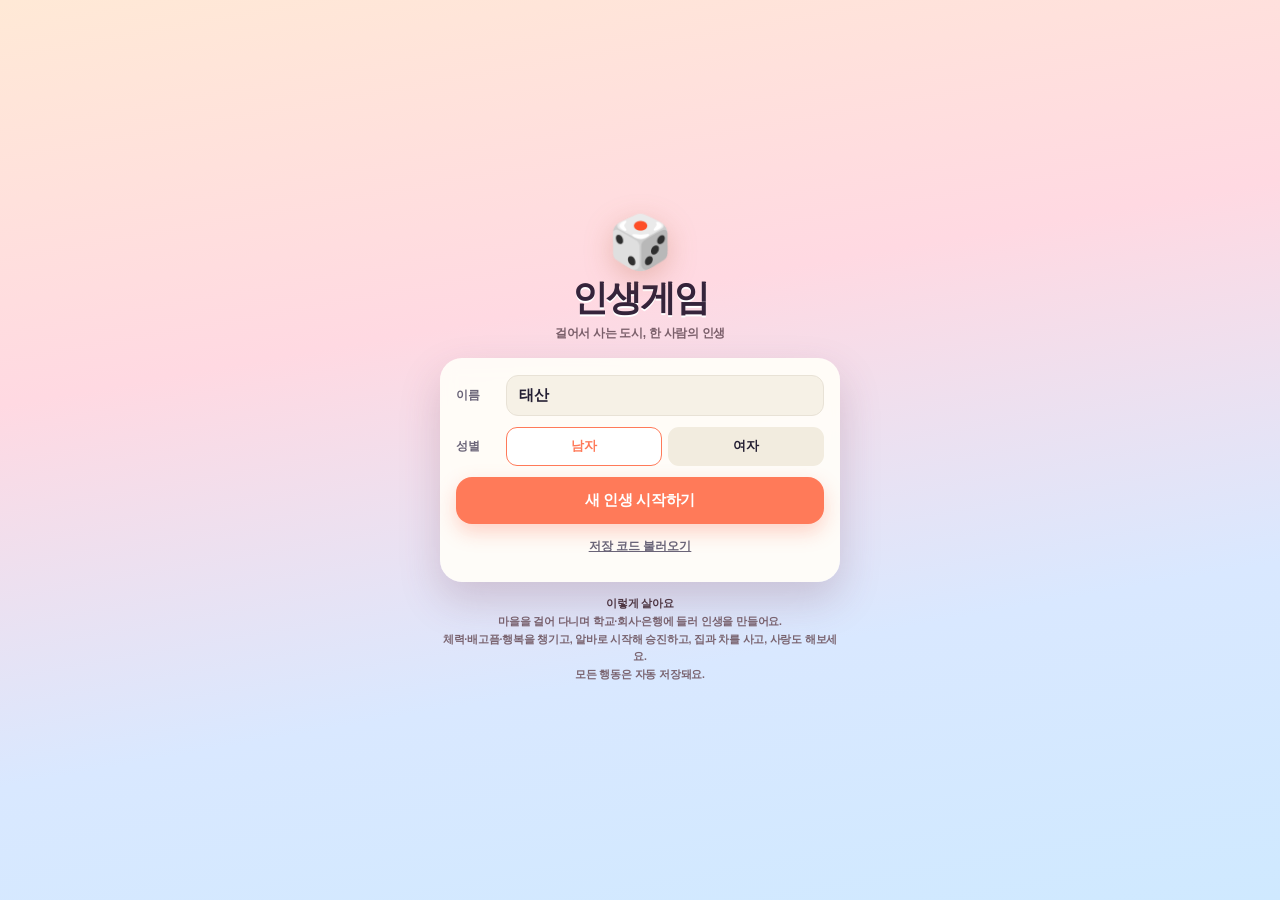
==== life-game/index.html @ 72a26c06 "인생게임: 3D 도시·인물·운전·시점 전환·시험·저장 시스템 개선" ====
<!DOCTYPE html>
<html lang="ko">
<head>
<meta charset="utf-8">
<meta name="viewport" content="width=device-width, initial-scale=1, viewport-fit=cover, maximum-scale=1, user-scalable=no">
<meta name="apple-mobile-web-app-capable" content="yes">
<meta name="mobile-web-app-capable" content="yes">
<meta name="theme-color" content="#0e1730">
<meta name="description" content="걸어서 사는 3D 인생 시뮬레이션 — 태어나서 은퇴까지, 나만의 인생을 살아보세요.">
<title>인생게임 — 걸어서 사는 한 사람의 삶</title>
<style>
:root{
  --ink:#241f33;
  --ink2:#6a6478;
  --paper:#fffdf8;
  --line:#e8e2d6;
  --accent:#ff7a59;
  --accent2:#4a9dff;
  --green:#35c48a;
  --gold:#ffc94d;
  --purple:#8a62ff;
  --shadow:0 10px 30px rgba(20,16,40,.18);
  --safe-t:env(safe-area-inset-top,0px);
  --safe-b:env(safe-area-inset-bottom,0px);
}
*{box-sizing:border-box;-webkit-tap-highlight-color:transparent}
html,body{margin:0;padding:0;width:100%;height:100%;overflow:hidden;background:#0e1730}
body{
  font-family:-apple-system,BlinkMacSystemFont,"Apple SD Gothic Neo","Malgun Gothic","Noto Sans KR",sans-serif;
  color:var(--ink);
  -webkit-user-select:none;user-select:none;
  -webkit-text-size-adjust:100%;
  touch-action:manipulation;
  overscroll-behavior:none;
}
button{font-family:inherit;color:inherit;border:0;background:none;padding:0;cursor:pointer;-webkit-appearance:none;appearance:none;touch-action:manipulation}
input,textarea{font-family:inherit;color:inherit}
.hidden{display:none !important}

/* ---------- stage ---------- */
#stage{position:fixed;inset:0;overflow:hidden;background:#9ec9e8}
#cv{position:absolute;inset:0;width:100%;height:100%;display:block;touch-action:none}
#loading{
  position:fixed;inset:0;z-index:80;display:flex;flex-direction:column;align-items:center;justify-content:center;gap:14px;
  background:linear-gradient(170deg,#ffe9d6,#ffd9e2 40%,#d9e8ff 75%,#cfe9ff);color:#4a3540;
}
#loading .em{font-size:56px;animation:float 2.6s ease-in-out infinite}
#loading b{font-size:16px;font-weight:900;letter-spacing:-.5px}
#loading small{font-size:11px;font-weight:800;color:#8a7480}
.loadbar{width:180px;height:7px;border-radius:6px;background:rgba(255,255,255,.6);overflow:hidden}
.loadbar i{display:block;height:100%;width:10%;background:linear-gradient(90deg,#ffb347,#ff7a59);border-radius:6px;transition:width .3s}
@keyframes float{0%,100%{transform:translateY(0) rotate(-3deg)}50%{transform:translateY(-8px) rotate(3deg)}}

/* ---------- HUD ---------- */
#hud{position:absolute;inset:0;pointer-events:none;z-index:10}
#hud > *{pointer-events:auto}
#topbar{position:absolute;left:8px;right:8px;top:calc(var(--safe-t) + 8px);display:flex;align-items:center;gap:6px;pointer-events:none}
#topbar > *{pointer-events:auto}
.pill{
  background:rgba(255,253,248,.95);
  border-radius:16px;box-shadow:0 4px 14px rgba(20,16,40,.18);
  backdrop-filter:blur(10px);-webkit-backdrop-filter:blur(10px);
}
#idcard{padding:5px 11px;min-width:0;flex:0 1 auto}
#idcard .l1{font-size:10px;font-weight:900;color:var(--ink2);letter-spacing:-.2px;white-space:nowrap}
#idcard .l2{font-size:13.5px;font-weight:900;letter-spacing:-.5px;white-space:nowrap;overflow:hidden;text-overflow:ellipsis;max-width:33vw}
#clockbox{margin-left:auto;display:flex;align-items:center;gap:5px;padding:7px 10px;font-size:12px;font-weight:900;letter-spacing:-.3px;white-space:nowrap}
#moneybox{padding:7px 10px;font-size:12px;font-weight:900;letter-spacing:-.4px;color:#b4551f;white-space:nowrap}
.iconbtn{
  width:36px;height:36px;border-radius:12px;display:flex;align-items:center;justify-content:center;
  font-size:16px;background:rgba(255,253,248,.95);box-shadow:0 4px 14px rgba(20,16,40,.18);
  backdrop-filter:blur(10px);-webkit-backdrop-filter:blur(10px);flex:none;
}
.iconbtn:active{transform:scale(.94)}

#stats{
  position:absolute;left:8px;right:8px;top:calc(var(--safe-t) + 52px);
  display:flex;gap:5px;padding:6px 8px;border-radius:13px;
  background:rgba(255,253,248,.93);box-shadow:0 4px 14px rgba(20,16,40,.12);
  backdrop-filter:blur(10px);-webkit-backdrop-filter:blur(10px);
}
.stat{flex:1;min-width:0}
.stat .sl{display:flex;align-items:center;justify-content:space-between;font-size:9px;font-weight:900;color:var(--ink2);margin-bottom:2px;letter-spacing:-.2px;white-space:nowrap}
.stat .sl b{font-size:9.5px;color:var(--ink)}
.stat .track{height:4.5px;border-radius:4px;background:#ece6da;overflow:hidden}
.stat .fill{height:100%;width:50%;border-radius:4px;transition:width .25s ease}
.stat.hp .fill{background:linear-gradient(90deg,#ff8a7a,#ff5a5a)}
.stat.hunger .fill{background:linear-gradient(90deg,#ffd36e,#ffab2e)}
.stat.happy .fill{background:linear-gradient(90deg,#8ae0b0,#35c48a)}
.stat.int .fill{background:linear-gradient(90deg,#8fc3ff,#4a9dff)}
.stat.charm .fill{background:linear-gradient(90deg,#c9a8ff,#8a62ff)}

/* minimap */
#minimapWrap{
  position:absolute;right:8px;top:calc(var(--safe-t) + 92px);
  width:92px;height:92px;border-radius:14px;overflow:hidden;
  background:rgba(255,253,248,.9);box-shadow:0 4px 14px rgba(20,16,40,.18);
  border:2px solid rgba(255,255,255,.75);
}
#minimap{width:100%;height:100%;display:block}
#mmLabel{
  position:absolute;left:0;right:0;bottom:0;background:rgba(36,31,51,.62);color:#fff;
  font-size:8.5px;font-weight:900;text-align:center;padding:2px 0 3px;letter-spacing:-.2px;
}
#mmNorth{position:absolute;right:3px;top:2px;font-size:8px;font-weight:900;color:#6a6478}

#toasts{position:absolute;left:8px;right:104px;top:calc(var(--safe-t) + 100px);display:flex;flex-direction:column;align-items:flex-start;gap:5px;pointer-events:none;z-index:12}
.toast{
  max-width:100%;
  background:rgba(36,31,51,.93);color:#fff;font-size:12px;font-weight:800;letter-spacing:-.3px;
  padding:8px 14px;border-radius:999px;box-shadow:0 6px 20px rgba(0,0,0,.25);
  animation:tin .25s ease both;text-align:center;line-height:1.35;
}
.toast.good{background:rgba(24,120,84,.95)}
.toast.bad{background:rgba(160,44,44,.95)}
.toast.gold{background:rgba(120,84,10,.95);color:#ffeeb8}
@keyframes tin{from{opacity:0;transform:translateY(-6px) scale(.96)}to{opacity:1;transform:none}}
.toast.out{animation:tout .3s ease forwards}
@keyframes tout{to{opacity:0;transform:translateY(-8px)}}

/* bottom controls */
#bottom{position:absolute;left:0;right:0;bottom:0;height:200px;pointer-events:none}
#bottom > *{pointer-events:auto}
#rightpad,#minibtns,#actBtn{pointer-events:auto}
#joystick{
  position:absolute;left:14px;bottom:calc(var(--safe-b) + 20px);
  width:140px;height:140px;border-radius:50%;
  background:radial-gradient(circle at 50% 45%,rgba(255,255,255,.32),rgba(255,255,255,.10));
  border:2px solid rgba(255,255,255,.5);
  box-shadow:0 6px 22px rgba(0,0,0,.16), inset 0 0 20px rgba(255,255,255,.1);
  touch-action:none;pointer-events:auto;
}
#joystick .knob{
  position:absolute;left:50%;top:50%;width:58px;height:58px;margin:-29px 0 0 -29px;border-radius:50%;
  background:radial-gradient(circle at 40% 35%,#fff,#ffd9c9 70%);
  box-shadow:0 6px 16px rgba(0,0,0,.24);
}
#joystick .ring{position:absolute;inset:24px;border-radius:50%;border:1px dashed rgba(255,255,255,.4)}
#joystick.idle .knob{animation:nudge 2.4s ease-in-out infinite}
@keyframes nudge{0%,100%{transform:translate(0,0)}50%{transform:translate(3px,-3px)}}

#rightpad{position:absolute;right:14px;bottom:calc(var(--safe-b) + 20px);display:flex;flex-direction:column;align-items:flex-end;gap:10px}
#minibtns{display:flex;gap:7px}
.mini{
  width:42px;height:42px;border-radius:14px;display:flex;align-items:center;justify-content:center;
  font-size:18px;background:rgba(255,253,248,.95);box-shadow:0 5px 16px rgba(20,16,40,.2);position:relative;
}
.mini:active{transform:scale(.93)}
.mini .badge{position:absolute;right:-3px;top:-3px;background:var(--accent);color:#fff;font-size:9px;font-weight:900;border-radius:999px;padding:1px 5px;border:1.5px solid #fff}
#actBtn{
  width:90px;height:90px;border-radius:50%;
  background:radial-gradient(circle at 40% 32%,#ffd08a,#ff8a4c 60%,#f2632e);
  box-shadow:0 10px 26px rgba(240,90,40,.42), inset 0 2px 0 rgba(255,255,255,.5);
  display:flex;flex-direction:column;align-items:center;justify-content:center;gap:1px;
  color:#fff;font-weight:900;font-size:10.5px;letter-spacing:-.3px;
  border:3px solid rgba(255,255,255,.55);touch-action:none;
}
#actBtn .ai{font-size:23px;line-height:1}
#actBtn:active{transform:scale(.94)}
#actBtn.dim{filter:grayscale(.5) brightness(.96);opacity:.9}
#actBtn .lbl{padding:0 4px;text-align:center;line-height:1.05;max-width:82px;overflow:hidden;text-overflow:ellipsis;white-space:nowrap}

#hint{
  position:absolute;left:50%;bottom:calc(var(--safe-b) + 10px);transform:translateX(-50%);
  font-size:10px;font-weight:800;color:rgba(255,255,255,.92);text-shadow:0 1px 3px rgba(0,0,0,.55);
  white-space:nowrap;opacity:.9;text-align:center;
}
#stageTip{
  position:absolute;left:50%;bottom:calc(var(--safe-b) + 122px);transform:translateX(-50%);
  background:rgba(36,31,51,.86);color:#fff;font-size:11.5px;font-weight:800;letter-spacing:-.3px;
  padding:6px 12px;border-radius:999px;white-space:nowrap;box-shadow:var(--shadow);
  opacity:0;transition:opacity .25s;pointer-events:none;max-width:92vw;overflow:hidden;text-overflow:ellipsis;
}
#stageTip.show{opacity:1}

/* ---------- sheet ---------- */
#sheet{
  position:fixed;inset:0;z-index:40;display:flex;align-items:flex-end;justify-content:center;
  background:rgba(12,14,28,.46);backdrop-filter:blur(3px);-webkit-backdrop-filter:blur(3px);
  animation:fade .2s ease both;
}
@keyframes fade{from{opacity:0}to{opacity:1}}
.sheet-card{
  width:min(100%,480px);max-height:88dvh;max-height:88vh;
  background:var(--paper);border-radius:24px 24px 0 0;
  box-shadow:0 -10px 40px rgba(0,0,0,.28);
  display:flex;flex-direction:column;overflow:hidden;
  animation:up .26s cubic-bezier(.2,.9,.3,1) both;
  padding-bottom:var(--safe-b);
}
@media(min-width:700px){.sheet-card{border-radius:24px;margin-bottom:4vh;max-height:84vh}}
@keyframes up{from{transform:translateY(30px);opacity:.4}to{transform:none;opacity:1}}
.sheet-head{display:flex;align-items:flex-start;gap:10px;padding:15px 16px 10px;border-bottom:1px solid var(--line)}
.sheet-head .tt{flex:1;min-width:0}
.sheet-head h2{margin:0;font-size:18px;font-weight:900;letter-spacing:-.6px;display:flex;align-items:center;gap:6px}
.sheet-head p{margin:3px 0 0;font-size:11.5px;font-weight:800;color:var(--ink2);line-height:1.45;letter-spacing:-.3px}
.sheet-head .x{width:34px;height:34px;border-radius:12px;background:#f1ece2;font-size:15px;font-weight:900;color:var(--ink2);flex:none}
.sheet-body{padding:10px 16px;overflow-y:auto;-webkit-overflow-scrolling:touch;flex:1}
.sheet-acts{padding:6px 12px 14px;border-top:1px solid var(--line);background:#fffdf8;max-height:46vh;overflow-y:auto;-webkit-overflow-scrolling:touch}
@media(min-width:700px){.sheet-acts{max-height:none}}

.sec{font-size:10.5px;font-weight:900;color:#9a927f;letter-spacing:.4px;padding:11px 6px 5px}
.act{
  display:flex;align-items:center;gap:10px;width:100%;
  padding:10px 10px;border-radius:14px;margin-bottom:5px;text-align:left;
  background:#fff;border:1.5px solid var(--line);
}
.act:active{transform:scale(.99);background:#fdf8ee}
.act .ai{font-size:19px;width:25px;text-align:center;flex:none}
.act .at{flex:1;min-width:0;display:flex;flex-direction:column;gap:1px}
.act .at b{font-size:13.5px;font-weight:900;letter-spacing:-.3px}
.act .at em{font-size:10.5px;font-style:normal;font-weight:800;color:var(--ink2);letter-spacing:-.2px;line-height:1.3}
.act .an{font-size:10.5px;font-weight:900;color:var(--accent2);white-space:nowrap;flex:none;text-align:right}
.act .an.cost{color:#c26a2a}
.act .an.free{color:#2a9d6f}
.act[disabled]{opacity:.45;filter:grayscale(.4)}
.act.gold{background:linear-gradient(180deg,#fff8e3,#fff1c9);border-color:#f2d998}
.act.love{background:linear-gradient(180deg,#fff0f6,#ffe0ee);border-color:#f7c2d8}

.kv{display:flex;justify-content:space-between;align-items:center;gap:10px;padding:8px 2px;border-bottom:1px dashed var(--line);font-size:12.5px;font-weight:800;letter-spacing:-.3px}
.kv:last-child{border-bottom:0}
.kv span{color:var(--ink2);font-weight:800}
.kv b{font-weight:900;text-align:right}
.tiny{font-size:10.5px;color:var(--ink2);font-weight:800;line-height:1.55;letter-spacing:-.2px}
.hero{
  display:flex;gap:12px;align-items:center;padding:12px;border-radius:16px;
  background:linear-gradient(135deg,#f4f0ff,#eaf4ff);border:1.5px solid #e0d9f2;margin-bottom:8px;
}
.hero .em{font-size:30px}
.hero .hx b{display:block;font-size:15px;font-weight:900;letter-spacing:-.4px}
.hero .hx span{font-size:11px;font-weight:800;color:var(--ink2)}
.bar{height:8px;border-radius:6px;background:#ebe5d9;overflow:hidden;margin-top:5px}
.bar i{display:block;height:100%;border-radius:6px;background:linear-gradient(90deg,#ff9db5,#ff5f8f)}
.grid2{display:grid;grid-template-columns:1fr 1fr;gap:7px}
.chiprow{display:flex;flex-wrap:wrap;gap:6px;margin-top:8px}
.chip{padding:7px 12px;border-radius:999px;background:#f2ecdf;font-size:11.5px;font-weight:900;border:1.5px solid transparent;letter-spacing:-.3px}
.chip.on{background:#fff;border-color:var(--accent);color:var(--accent)}
.tagline{display:inline-block;background:#eef6ff;color:#2b6fc4;border-radius:8px;padding:2px 7px;font-size:10px;font-weight:900;margin:2px 3px 2px 0}
.tagline.gold{background:#fff6db;color:#a97a00}
.tagline.pink{background:#ffeef6;color:#c04b7d}
.tagline.green{background:#e9fbf2;color:#1f8a5e}

.diary-item{display:flex;gap:10px;padding:8px 2px;border-bottom:1px dashed var(--line)}
.diary-item .ag{width:46px;flex:none;font-size:11px;font-weight:900;color:var(--accent);padding-top:2px}
.diary-item .tx{font-size:12.5px;font-weight:700;line-height:1.55;letter-spacing:-.3px}
.diary-item .tx small{display:block;color:#a49c8b;font-size:9.5px;font-weight:800;margin-top:2px}

.achgrid{display:grid;grid-template-columns:repeat(3,1fr);gap:7px}
.achcard{background:#fff;border:1.5px solid var(--line);border-radius:14px;padding:9px 5px;text-align:center}
.achcard .e{font-size:21px}
.achcard b{display:block;font-size:9.5px;font-weight:900;letter-spacing:-.3px;margin-top:4px;line-height:1.2}
.achcard.lock{opacity:.4;background:#f6f1e6}
.achcard.lock .e{filter:grayscale(1)}
.achcard.on{border-color:#f0cf7e;background:linear-gradient(180deg,#fffdf2,#fff6dd)}

.amt{display:flex;align-items:center;justify-content:space-between;background:#f7f2e7;border-radius:14px;padding:11px 14px;margin:8px 0}
.amt b{font-size:19px;font-weight:900;letter-spacing:-.6px}
.amt span{font-size:11px;font-weight:800;color:var(--ink2)}
.big{display:block;width:100%;padding:14px;border-radius:16px;background:var(--accent);color:#fff;font-size:15px;font-weight:900;letter-spacing:-.4px;box-shadow:0 8px 20px rgba(255,122,89,.32)}
.big:active{transform:scale(.99)}
.big.ghost{background:#fff;color:var(--ink);border:1.5px solid var(--line);box-shadow:none}
.big.blue{background:var(--accent2);box-shadow:0 8px 20px rgba(74,157,255,.3)}
.big.green{background:var(--green);box-shadow:0 8px 20px rgba(53,196,138,.3)}
.big:disabled{opacity:.45;box-shadow:none}
.link{display:block;width:100%;padding:10px;color:var(--ink2);font-size:12px;font-weight:900;text-decoration:underline}
textarea.code{width:100%;height:92px;border-radius:12px;border:1.5px solid var(--line);background:#f7f2e7;padding:10px;font-size:10.5px;font-weight:700;word-break:break-all;resize:none;outline:none}

/* ---------- lobby ---------- */
.screen{
  position:fixed;inset:0;z-index:60;overflow-y:auto;-webkit-overflow-scrolling:touch;
  background:linear-gradient(170deg,#ffe9d6 0%,#ffd9e2 36%,#d9e8ff 70%,#cfe9ff 100%);
  display:flex;flex-direction:column;align-items:center;justify-content:center;
  padding:calc(var(--safe-t) + 18px) 16px calc(var(--safe-b) + 18px);
}
.lobby-inner{width:100%;max-width:400px;text-align:center}
.logo{font-size:52px;line-height:1;filter:drop-shadow(0 8px 14px rgba(180,100,60,.3));animation:float 3.4s ease-in-out infinite}
.lobby-inner h1{margin:6px 0 2px;font-size:36px;font-weight:900;letter-spacing:-2px;color:#35243b;text-shadow:0 2px 0 #fff}
.lobby-inner .tag{font-size:12px;font-weight:800;color:#7a5f6a;letter-spacing:-.3px;margin:0 0 16px}
.lobby-card{background:rgba(255,253,248,.95);border-radius:22px;padding:17px 16px;box-shadow:0 18px 40px rgba(120,70,90,.22);text-align:left;backdrop-filter:blur(8px)}
.fld{display:flex;align-items:center;gap:10px;margin-bottom:11px}
.fld > span{font-size:11.5px;font-weight:900;color:var(--ink2);width:40px;flex:none}
.fld input{flex:1;min-width:0;background:#f6f1e6;border:1.5px solid var(--line);border-radius:12px;padding:11px 12px;font-size:15px;font-weight:900;letter-spacing:-.4px;outline:none}
.fld input:focus{border-color:var(--accent2)}
.seg{display:flex;gap:6px;flex:1}
.seg button{flex:1;padding:10px;border-radius:11px;background:#f2ecdf;font-size:12.5px;font-weight:900;border:1.5px solid transparent;letter-spacing:-.3px}
.seg button.on{background:#fff;border-color:var(--accent);color:var(--accent)}
.lobby-card .big{margin-top:9px}
.lobby-card .link{margin-top:4px}
#contInfo{font-size:10.5px;font-style:normal;font-weight:800;color:var(--ink2);display:block;margin-top:2px}
.tips{margin-top:13px;font-size:10.5px;font-weight:800;color:#7a6470;line-height:1.7;letter-spacing:-.2px}
.tips b{color:#4a3540}

/* ---------- ending ---------- */
#ending{position:fixed;inset:0;z-index:70;overflow-y:auto;-webkit-overflow-scrolling:touch;background:linear-gradient(180deg,#1b1636,#2a1e4a 45%,#3d2a5c);color:#fff;padding:calc(var(--safe-t) + 24px) 16px calc(var(--safe-b) + 28px)}
.end-inner{max-width:440px;margin:0 auto;text-align:center}
.end-inner .k{font-size:11px;font-weight:900;letter-spacing:3px;color:#c8b6ff}
.end-inner h2{font-size:25px;font-weight:900;letter-spacing:-1px;margin:6px 0 2px}
.end-title{display:inline-block;margin:10px 0 4px;padding:8px 16px;border-radius:999px;background:linear-gradient(90deg,#ffd86b,#ffa552);color:#3b2300;font-size:15px;font-weight:900;letter-spacing:-.4px;box-shadow:0 8px 22px rgba(255,180,80,.35)}
.end-assets{display:flex;gap:7px;margin:14px 0}
.end-assets div{flex:1;background:rgba(255,255,255,.09);border:1px solid rgba(255,255,255,.14);border-radius:14px;padding:9px 5px}
.end-assets span{display:block;font-size:9px;font-weight:900;color:#bcb1d6;letter-spacing:-.2px}
.end-assets b{display:block;font-size:12.5px;font-weight:900;margin-top:2px;letter-spacing:-.4px}
.end-diary{text-align:left;background:rgba(255,255,255,.06);border-radius:16px;padding:12px;margin:12px 0;max-height:36vh;overflow-y:auto}
.end-diary .k2{font-size:10.5px;font-weight:900;color:#bcb1d6;letter-spacing:.6px;margin-bottom:8px}
.end-diary .d{font-size:11.5px;font-weight:700;line-height:1.55;padding:6px 0;border-bottom:1px dashed rgba(255,255,255,.12);letter-spacing:-.2px}
.end-diary .d b{color:#ffd86b;margin-right:6px;font-weight:900}
.end-btns{display:flex;flex-direction:column;gap:8px;margin-top:6px}
.end-btns .big{background:rgba(255,255,255,.14);box-shadow:none}
.end-btns .big.primary{background:linear-gradient(90deg,#ffd86b,#ffa552);color:#3b2300}
#flash{position:absolute;inset:0;background:#fff;opacity:0;pointer-events:none;transition:opacity .4s;z-index:30}
</style>
</head>
<body>
<!-- ============ 3D STAGE ============ -->
<div id="stage">
  <canvas id="cv"></canvas>
</div>
<div id="flash"></div>

<!-- ============ HUD ============ -->
<div id="hud" class="hidden">
  <div id="topbar">
    <div id="idcard" class="pill">
      <div class="l1" id="hudYear">2026년 · 16세</div>
      <div class="l2" id="hudTitle">고등학생 태산</div>
    </div>
    <div id="clockbox" class="pill"><span class="sun" id="hudSun">☀️</span><span id="hudClock">07:00</span></div>
    <div id="moneybox" class="pill">₩ 50만원</div>
    <button class="iconbtn" id="btnCam" title="시점 전환 (V)">🎥</button>
  </div>

  <div id="stats">
    <div class="stat hp"><div class="sl"><span>❤️ 체력</span><b id="stHp">85</b></div><div class="track"><i class="fill" id="barHp"></i></div></div>
    <div class="stat hunger"><div class="sl"><span>🍚 배고픔</span><b id="stHunger">20</b></div><div class="track"><i class="fill" id="barHunger"></i></div></div>
    <div class="stat happy"><div class="sl"><span>😊 행복</span><b id="stHappy">60</b></div><div class="track"><i class="fill" id="barHappy"></i></div></div>
    <div class="stat int"><div class="sl"><span>📚 지능</span><b id="stInt">20</b></div><div class="track"><i class="fill" id="barInt"></i></div></div>
    <div class="stat charm"><div class="sl"><span>✨ 매력</span><b id="stCharm">25</b></div><div class="track"><i class="fill" id="barCharm"></i></div></div>
  </div>

  <div id="minimapWrap">
    <canvas id="minimap" width="184" height="184"></canvas>
    <div id="mmNorth">N</div>
    <div id="mmLabel">주택가</div>
  </div>

  <div id="toasts"></div>

  <div id="bottom">
    <div id="joystick"><div class="ring"></div><div class="knob" id="stickKnob"></div></div>
    <div id="rightpad">
      <div id="minibtns">
        <button class="mini" id="btnDiary" title="인생일기">📔</button>
        <button class="mini" id="btnBag" title="가방·자산">🎒</button>
        <button class="mini" id="btnMap" title="도시 지도">🗺️</button>
        <button class="mini" id="btnSet" title="설정">⚙️</button>
      </div>
      <button id="actBtn" class="dim"><span class="ai">👋</span><span class="lbl">상호작용</span></button>
    </div>
    <div id="hint">조이스틱으로 이동 · 건물 앞에서 오른쪽 버튼</div>
    <div id="stageTip"></div>
  </div>
</div>

<!-- ============ SHEET ============ -->
<div id="sheet" class="hidden"></div>

<!-- ============ LOBBY ============ -->
<div id="lobby" class="screen">
  <div class="lobby-inner">
    <div class="logo">🎲</div>
    <h1>인생게임</h1>
    <p class="tag">걸어서 사는 도시, 한 사람의 인생</p>
    <div class="lobby-card">
      <div class="fld"><span>이름</span><input id="nameInput" maxlength="8" value="태산" autocomplete="off" spellcheck="false"></div>
      <div class="fld"><span>성별</span>
        <div class="seg" id="genderSeg">
          <button data-g="m" class="on">남자</button>
          <button data-g="f">여자</button>
        </div>
      </div>
      <button id="btnStart" class="big">새 인생 시작하기</button>
      <button id="btnContinue" class="big ghost hidden">이어하기<em id="contInfo"></em></button>
      <button id="btnImport" class="link">저장 코드 불러오기</button>
    </div>
    <div class="tips">
      <b>이렇게 살아요</b><br>
      마을을 걸어 다니며 학교·회사·은행에 들러 인생을 만들어요.<br>
      체력·배고픔·행복을 챙기고, 알바로 시작해 승진하고, 집과 차를 사고, 사랑도 해보세요.<br>
      모든 행동은 자동 저장돼요.
    </div>
  </div>
</div>

<!-- ============ ENDING ============ -->
<div id="ending" class="hidden"><div class="end-inner" id="endingInner"></div></div>

<!-- ============ LOADING ============ -->
<div id="loading">
  <div class="em">🏙️</div>
  <b id="loadText">도시를 짓는 중…</b>
  <div class="loadbar"><i id="loadBar"></i></div>
  <small>인생게임</small>
</div>
<script>
console.warn( 'Scripts "build/three.js" and "build/three.min.js" are deprecated with r150+, and will be removed with r160. Please use ES Modules or alternatives: https://threejs.org/docs/index.html#manual/en/introduction/Installation' );
/**
 * @license
 * Copyright 2010-2023 Three.js Authors
 * SPDX-License-Identifier: MIT
 */
!function(t,e){"object"==typeof exports&&"undefined"!=typeof module?e(exports):"function"==typeof define&&define.amd?define(["exports"],e):e((t="undefined"!=typeof globalThis?globalThis:t||self).THREE={})}(this,(function(t){"use strict";const e="152",n=100,i=300,r=301,s=302,a=303,o=304,l=306,c=1e3,h=1001,u=1002,d=1003,p=1004,m=1005,f=1006,g=1007,v=1008,_=1009,x=1012,y=1014,M=1015,S=1016,b=1020,E=1023,T=1026,w=1027,A=33776,R=33777,C=33778,L=33779,P=35840,I=35841,U=35842,D=35843,N=37492,O=37496,F=37808,B=37809,z=37810,G=37811,H=37812,k=37813,V=37814,W=37815,X=37816,j=37817,q=37818,Y=37819,Z=37820,J=37821,K=36492,$=36284,Q=36285,tt=36286,et=2300,nt=2301,it=2302,rt=2400,st=2401,at=2402,ot=2500,lt=2501,ct=3e3,ht=3001,ut="",dt="srgb",pt="srgb-linear",mt="display-p3",ft=7680,gt=35044,vt="300 es",_t=1035;class xt{addEventListener(t,e){void 0===this._listeners&&(this._listeners={});const n=this._listeners;void 0===n[t]&&(n[t]=[]),-1===n[t].indexOf(e)&&n[t].push(e)}hasEventListener(t,e){if(void 0===this._listeners)return!1;const n=this._listeners;return void 0!==n[t]&&-1!==n[t].indexOf(e)}removeEventListener(t,e){if(void 0===this._listeners)return;const n=this._listeners[t];if(void 0!==n){const t=n.indexOf(e);-1!==t&&n.splice(t,1)}}dispatchEvent(t){if(void 0===this._listeners)return;const e=this._listeners[t.type];if(void 0!==e){t.target=this;const n=e.slice(0);for(let e=0,i=n.length;e<i;e++)n[e].call(this,t);t.target=null}}}const yt=["00","01","02","03","04","05","06","07","08","09","0a","0b","0c","0d","0e","0f","10","11","12","13","14","15","16","17","18","19","1a","1b","1c","1d","1e","1f","20","21","22","23","24","25","26","27","28","29","2a","2b","2c","2d","2e","2f","30","31","32","33","34","35","36","37","38","39","3a","3b","3c","3d","3e","3f","40","41","42","43","44","45","46","47","48","49","4a","4b","4c","4d","4e","4f","50","51","52","53","54","55","56","57","58","59","5a","5b","5c","5d","5e","5f","60","61","62","63","64","65","66","67","68","69","6a","6b","6c","6d","6e","6f","70","71","72","73","74","75","76","77","78","79","7a","7b","7c","7d","7e","7f","80","81","82","83","84","85","86","87","88","89","8a","8b","8c","8d","8e","8f","90","91","92","93","94","95","96","97","98","99","9a","9b","9c","9d","9e","9f","a0","a1","a2","a3","a4","a5","a6","a7","a8","a9","aa","ab","ac","ad","ae","af","b0","b1","b2","b3","b4","b5","b6","b7","b8","b9","ba","bb","bc","bd","be","bf","c0","c1","c2","c3","c4","c5","c6","c7","c8","c9","ca","cb","cc","cd","ce","cf","d0","d1","d2","d3","d4","d5","d6","d7","d8","d9","da","db","dc","dd","de","df","e0","e1","e2","e3","e4","e5","e6","e7","e8","e9","ea","eb","ec","ed","ee","ef","f0","f1","f2","f3","f4","f5","f6","f7","f8","f9","fa","fb","fc","fd","fe","ff"];let Mt=1234567;const St=Math.PI/180,bt=180/Math.PI;function Et(){const t=4294967295*Math.random()|0,e=4294967295*Math.random()|0,n=4294967295*Math.random()|0,i=4294967295*Math.random()|0;return(yt[255&t]+yt[t>>8&255]+yt[t>>16&255]+yt[t>>24&255]+"-"+yt[255&e]+yt[e>>8&255]+"-"+yt[e>>16&15|64]+yt[e>>24&255]+"-"+yt[63&n|128]+yt[n>>8&255]+"-"+yt[n>>16&255]+yt[n>>24&255]+yt[255&i]+yt[i>>8&255]+yt[i>>16&255]+yt[i>>24&255]).toLowerCase()}function Tt(t,e,n){return Math.max(e,Math.min(n,t))}function wt(t,e){return(t%e+e)%e}function At(t,e,n){return(1-n)*t+n*e}function Rt(t){return 0==(t&t-1)&&0!==t}function Ct(t){return Math.pow(2,Math.ceil(Math.log(t)/Math.LN2))}function Lt(t){return Math.pow(2,Math.floor(Math.log(t)/Math.LN2))}function Pt(t,e){switch(e.constructor){case Float32Array:return t;case Uint16Array:return t/65535;case Uint8Array:return t/255;case Int16Array:return Math.max(t/32767,-1);case Int8Array:return Math.max(t/127,-1);default:throw new Error("Invalid component type.")}}function It(t,e){switch(e.constructor){case Float32Array:return t;case Uint16Array:return Math.round(65535*t);case Uint8Array:return Math.round(255*t);case Int16Array:return Math.round(32767*t);case Int8Array:return Math.round(127*t);default:throw new Error("Invalid component type.")}}const Ut={DEG2RAD:St,RAD2DEG:bt,generateUUID:Et,clamp:Tt,euclideanModulo:wt,mapLinear:function(t,e,n,i,r){return i+(t-e)*(r-i)/(n-e)},inverseLerp:function(t,e,n){return t!==e?(n-t)/(e-t):0},lerp:At,damp:function(t,e,n,i){return At(t,e,1-Math.exp(-n*i))},pingpong:function(t,e=1){return e-Math.abs(wt(t,2*e)-e)},smoothstep:function(t,e,n){return t<=e?0:t>=n?1:(t=(t-e)/(n-e))*t*(3-2*t)},smootherstep:function(t,e,n){return t<=e?0:t>=n?1:(t=(t-e)/(n-e))*t*t*(t*(6*t-15)+10)},randInt:function(t,e){return t+Math.floor(Math.random()*(e-t+1))},randFloat:function(t,e){return t+Math.random()*(e-t)},randFloatSpread:function(t){return t*(.5-Math.random())},seededRandom:function(t){void 0!==t&&(Mt=t);let e=Mt+=1831565813;return e=Math.imul(e^e>>>15,1|e),e^=e+Math.imul(e^e>>>7,61|e),((e^e>>>14)>>>0)/4294967296},degToRad:function(t){return t*St},radToDeg:function(t){return t*bt},isPowerOfTwo:Rt,ceilPowerOfTwo:Ct,floorPowerOfTwo:Lt,setQuaternionFromProperEuler:function(t,e,n,i,r){const s=Math.cos,a=Math.sin,o=s(n/2),l=a(n/2),c=s((e+i)/2),h=a((e+i)/2),u=s((e-i)/2),d=a((e-i)/2),p=s((i-e)/2),m=a((i-e)/2);switch(r){case"XYX":t.set(o*h,l*u,l*d,o*c);break;case"YZY":t.set(l*d,o*h,l*u,o*c);break;case"ZXZ":t.set(l*u,l*d,o*h,o*c);break;case"XZX":t.set(o*h,l*m,l*p,o*c);break;case"YXY":t.set(l*p,o*h,l*m,o*c);break;case"ZYZ":t.set(l*m,l*p,o*h,o*c);break;default:console.warn("THREE.MathUtils: .setQuaternionFromProperEuler() encountered an unknown order: "+r)}},normalize:It,denormalize:Pt};class Dt{constructor(t=0,e=0){Dt.prototype.isVector2=!0,this.x=t,this.y=e}get width(){return this.x}set width(t){this.x=t}get height(){return this.y}set height(t){this.y=t}set(t,e){return this.x=t,this.y=e,this}setScalar(t){return this.x=t,this.y=t,this}setX(t){return this.x=t,this}setY(t){return this.y=t,this}setComponent(t,e){switch(t){case 0:this.x=e;break;case 1:this.y=e;break;default:throw new Error("index is out of range: "+t)}return this}getComponent(t){switch(t){case 0:return this.x;case 1:return this.y;default:throw new Error("index is out of range: "+t)}}clone(){return new this.constructor(this.x,this.y)}copy(t){return this.x=t.x,this.y=t.y,this}add(t){return this.x+=t.x,this.y+=t.y,this}addScalar(t){return this.x+=t,this.y+=t,this}addVectors(t,e){return this.x=t.x+e.x,this.y=t.y+e.y,this}addScaledVector(t,e){return this.x+=t.x*e,this.y+=t.y*e,this}sub(t){return this.x-=t.x,this.y-=t.y,this}subScalar(t){return this.x-=t,this.y-=t,this}subVectors(t,e){return this.x=t.x-e.x,this.y=t.y-e.y,this}multiply(t){return this.x*=t.x,this.y*=t.y,this}multiplyScalar(t){return this.x*=t,this.y*=t,this}divide(t){return this.x/=t.x,this.y/=t.y,this}divideScalar(t){return this.multiplyScalar(1/t)}applyMatrix3(t){const e=this.x,n=this.y,i=t.elements;return this.x=i[0]*e+i[3]*n+i[6],this.y=i[1]*e+i[4]*n+i[7],this}min(t){return this.x=Math.min(this.x,t.x),this.y=Math.min(this.y,t.y),this}max(t){return this.x=Math.max(this.x,t.x),this.y=Math.max(this.y,t.y),this}clamp(t,e){return this.x=Math.max(t.x,Math.min(e.x,this.x)),this.y=Math.max(t.y,Math.min(e.y,this.y)),this}clampScalar(t,e){return this.x=Math.max(t,Math.min(e,this.x)),this.y=Math.max(t,Math.min(e,this.y)),this}clampLength(t,e){const n=this.length();return this.divideScalar(n||1).multiplyScalar(Math.max(t,Math.min(e,n)))}floor(){return this.x=Math.floor(this.x),this.y=Math.floor(this.y),this}ceil(){return this.x=Math.ceil(this.x),this.y=Math.ceil(this.y),this}round(){return this.x=Math.round(this.x),this.y=Math.round(this.y),this}roundToZero(){return this.x=this.x<0?Math.ceil(this.x):Math.floor(this.x),this.y=this.y<0?Math.ceil(this.y):Math.floor(this.y),this}negate(){return this.x=-this.x,this.y=-this.y,this}dot(t){return this.x*t.x+this.y*t.y}cross(t){return this.x*t.y-this.y*t.x}lengthSq(){return this.x*this.x+this.y*this.y}length(){return Math.sqrt(this.x*this.x+this.y*this.y)}manhattanLength(){return Math.abs(this.x)+Math.abs(this.y)}normalize(){return this.divideScalar(this.length()||1)}angle(){return Math.atan2(-this.y,-this.x)+Math.PI}angleTo(t){const e=Math.sqrt(this.lengthSq()*t.lengthSq());if(0===e)return Math.PI/2;const n=this.dot(t)/e;return Math.acos(Tt(n,-1,1))}distanceTo(t){return Math.sqrt(this.distanceToSquared(t))}distanceToSquared(t){const e=this.x-t.x,n=this.y-t.y;return e*e+n*n}manhattanDistanceTo(t){return Math.abs(this.x-t.x)+Math.abs(this.y-t.y)}setLength(t){return this.normalize().multiplyScalar(t)}lerp(t,e){return this.x+=(t.x-this.x)*e,this.y+=(t.y-this.y)*e,this}lerpVectors(t,e,n){return this.x=t.x+(e.x-t.x)*n,this.y=t.y+(e.y-t.y)*n,this}equals(t){return t.x===this.x&&t.y===this.y}fromArray(t,e=0){return this.x=t[e],this.y=t[e+1],this}toArray(t=[],e=0){return t[e]=this.x,t[e+1]=this.y,t}fromBufferAttribute(t,e){return this.x=t.getX(e),this.y=t.getY(e),this}rotateAround(t,e){const n=Math.cos(e),i=Math.sin(e),r=this.x-t.x,s=this.y-t.y;return this.x=r*n-s*i+t.x,this.y=r*i+s*n+t.y,this}random(){return this.x=Math.random(),this.y=Math.random(),this}*[Symbol.iterator](){yield this.x,yield this.y}}class Nt{constructor(){Nt.prototype.isMatrix3=!0,this.elements=[1,0,0,0,1,0,0,0,1]}set(t,e,n,i,r,s,a,o,l){const c=this.elements;return c[0]=t,c[1]=i,c[2]=a,c[3]=e,c[4]=r,c[5]=o,c[6]=n,c[7]=s,c[8]=l,this}identity(){return this.set(1,0,0,0,1,0,0,0,1),this}copy(t){const e=this.elements,n=t.elements;return e[0]=n[0],e[1]=n[1],e[2]=n[2],e[3]=n[3],e[4]=n[4],e[5]=n[5],e[6]=n[6],e[7]=n[7],e[8]=n[8],this}extractBasis(t,e,n){return t.setFromMatrix3Column(this,0),e.setFromMatrix3Column(this,1),n.setFromMatrix3Column(this,2),this}setFromMatrix4(t){const e=t.elements;return this.set(e[0],e[4],e[8],e[1],e[5],e[9],e[2],e[6],e[10]),this}multiply(t){return this.multiplyMatrices(this,t)}premultiply(t){return this.multiplyMatrices(t,this)}multiplyMatrices(t,e){const n=t.elements,i=e.elements,r=this.elements,s=n[0],a=n[3],o=n[6],l=n[1],c=n[4],h=n[7],u=n[2],d=n[5],p=n[8],m=i[0],f=i[3],g=i[6],v=i[1],_=i[4],x=i[7],y=i[2],M=i[5],S=i[8];return r[0]=s*m+a*v+o*y,r[3]=s*f+a*_+o*M,r[6]=s*g+a*x+o*S,r[1]=l*m+c*v+h*y,r[4]=l*f+c*_+h*M,r[7]=l*g+c*x+h*S,r[2]=u*m+d*v+p*y,r[5]=u*f+d*_+p*M,r[8]=u*g+d*x+p*S,this}multiplyScalar(t){const e=this.elements;return e[0]*=t,e[3]*=t,e[6]*=t,e[1]*=t,e[4]*=t,e[7]*=t,e[2]*=t,e[5]*=t,e[8]*=t,this}determinant(){const t=this.elements,e=t[0],n=t[1],i=t[2],r=t[3],s=t[4],a=t[5],o=t[6],l=t[7],c=t[8];return e*s*c-e*a*l-n*r*c+n*a*o+i*r*l-i*s*o}invert(){const t=this.elements,e=t[0],n=t[1],i=t[2],r=t[3],s=t[4],a=t[5],o=t[6],l=t[7],c=t[8],h=c*s-a*l,u=a*o-c*r,d=l*r-s*o,p=e*h+n*u+i*d;if(0===p)return this.set(0,0,0,0,0,0,0,0,0);const m=1/p;return t[0]=h*m,t[1]=(i*l-c*n)*m,t[2]=(a*n-i*s)*m,t[3]=u*m,t[4]=(c*e-i*o)*m,t[5]=(i*r-a*e)*m,t[6]=d*m,t[7]=(n*o-l*e)*m,t[8]=(s*e-n*r)*m,this}transpose(){let t;const e=this.elements;return t=e[1],e[1]=e[3],e[3]=t,t=e[2],e[2]=e[6],e[6]=t,t=e[5],e[5]=e[7],e[7]=t,this}getNormalMatrix(t){return this.setFromMatrix4(t).invert().transpose()}transposeIntoArray(t){const e=this.elements;return t[0]=e[0],t[1]=e[3],t[2]=e[6],t[3]=e[1],t[4]=e[4],t[5]=e[7],t[6]=e[2],t[7]=e[5],t[8]=e[8],this}setUvTransform(t,e,n,i,r,s,a){const o=Math.cos(r),l=Math.sin(r);return this.set(n*o,n*l,-n*(o*s+l*a)+s+t,-i*l,i*o,-i*(-l*s+o*a)+a+e,0,0,1),this}scale(t,e){return this.premultiply(Ot.makeScale(t,e)),this}rotate(t){return this.premultiply(Ot.makeRotation(-t)),this}translate(t,e){return this.premultiply(Ot.makeTranslation(t,e)),this}makeTranslation(t,e){return this.set(1,0,t,0,1,e,0,0,1),this}makeRotation(t){const e=Math.cos(t),n=Math.sin(t);return this.set(e,-n,0,n,e,0,0,0,1),this}makeScale(t,e){return this.set(t,0,0,0,e,0,0,0,1),this}equals(t){const e=this.elements,n=t.elements;for(let t=0;t<9;t++)if(e[t]!==n[t])return!1;return!0}fromArray(t,e=0){for(let n=0;n<9;n++)this.elements[n]=t[n+e];return this}toArray(t=[],e=0){const n=this.elements;return t[e]=n[0],t[e+1]=n[1],t[e+2]=n[2],t[e+3]=n[3],t[e+4]=n[4],t[e+5]=n[5],t[e+6]=n[6],t[e+7]=n[7],t[e+8]=n[8],t}clone(){return(new this.constructor).fromArray(this.elements)}}const Ot=new Nt;function Ft(t){for(let e=t.length-1;e>=0;--e)if(t[e]>=65535)return!0;return!1}const Bt={Int8Array:Int8Array,Uint8Array:Uint8Array,Uint8ClampedArray:Uint8ClampedArray,Int16Array:Int16Array,Uint16Array:Uint16Array,Int32Array:Int32Array,Uint32Array:Uint32Array,Float32Array:Float32Array,Float64Array:Float64Array};function zt(t,e){return new Bt[t](e)}function Gt(t){return document.createElementNS("http://www.w3.org/1999/xhtml",t)}const Ht={};function kt(t){t in Ht||(Ht[t]=!0,console.warn(t))}function Vt(t){return t<.04045?.0773993808*t:Math.pow(.9478672986*t+.0521327014,2.4)}function Wt(t){return t<.0031308?12.92*t:1.055*Math.pow(t,.41666)-.055}const Xt=(new Nt).fromArray([.8224621,.0331941,.0170827,.177538,.9668058,.0723974,-1e-7,1e-7,.9105199]),jt=(new Nt).fromArray([1.2249401,-.0420569,-.0196376,-.2249404,1.0420571,-.0786361,1e-7,0,1.0982735]);const qt={[pt]:t=>t,[dt]:t=>t.convertSRGBToLinear(),[mt]:function(t){return t.convertSRGBToLinear().applyMatrix3(jt)}},Yt={[pt]:t=>t,[dt]:t=>t.convertLinearToSRGB(),[mt]:function(t){return t.applyMatrix3(Xt).convertLinearToSRGB()}},Zt={enabled:!0,get legacyMode(){return console.warn("THREE.ColorManagement: .legacyMode=false renamed to .enabled=true in r150."),!this.enabled},set legacyMode(t){console.warn("THREE.ColorManagement: .legacyMode=false renamed to .enabled=true in r150."),this.enabled=!t},get workingColorSpace(){return pt},set workingColorSpace(t){console.warn("THREE.ColorManagement: .workingColorSpace is readonly.")},convert:function(t,e,n){if(!1===this.enabled||e===n||!e||!n)return t;const i=qt[e],r=Yt[n];if(void 0===i||void 0===r)throw new Error(`Unsupported color space conversion, "${e}" to "${n}".`);return r(i(t))},fromWorkingColorSpace:function(t,e){return this.convert(t,this.workingColorSpace,e)},toWorkingColorSpace:function(t,e){return this.convert(t,e,this.workingColorSpace)}};let Jt;class Kt{static getDataURL(t){if(/^data:/i.test(t.src))return t.src;if("undefined"==typeof HTMLCanvasElement)return t.src;let e;if(t instanceof HTMLCanvasElement)e=t;else{void 0===Jt&&(Jt=Gt("canvas")),Jt.width=t.width,Jt.height=t.height;const n=Jt.getContext("2d");t instanceof ImageData?n.putImageData(t,0,0):n.drawImage(t,0,0,t.width,t.height),e=Jt}return e.width>2048||e.height>2048?(console.warn("THREE.ImageUtils.getDataURL: Image converted to jpg for performance reasons",t),e.toDataURL("image/jpeg",.6)):e.toDataURL("image/png")}static sRGBToLinear(t){if("undefined"!=typeof HTMLImageElement&&t instanceof HTMLImageElement||"undefined"!=typeof HTMLCanvasElement&&t instanceof HTMLCanvasElement||"undefined"!=typeof ImageBitmap&&t instanceof ImageBitmap){const e=Gt("canvas");e.width=t.width,e.height=t.height;const n=e.getContext("2d");n.drawImage(t,0,0,t.width,t.height);const i=n.getImageData(0,0,t.width,t.height),r=i.data;for(let t=0;t<r.length;t++)r[t]=255*Vt(r[t]/255);return n.putImageData(i,0,0),e}if(t.data){const e=t.data.slice(0);for(let t=0;t<e.length;t++)e instanceof Uint8Array||e instanceof Uint8ClampedArray?e[t]=Math.floor(255*Vt(e[t]/255)):e[t]=Vt(e[t]);return{data:e,width:t.width,height:t.height}}return console.warn("THREE.ImageUtils.sRGBToLinear(): Unsupported image type. No color space conversion applied."),t}}class $t{constructor(t=null){this.isSource=!0,this.uuid=Et(),this.data=t,this.version=0}set needsUpdate(t){!0===t&&this.version++}toJSON(t){const e=void 0===t||"string"==typeof t;if(!e&&void 0!==t.images[this.uuid])return t.images[this.uuid];const n={uuid:this.uuid,url:""},i=this.data;if(null!==i){let t;if(Array.isArray(i)){t=[];for(let e=0,n=i.length;e<n;e++)i[e].isDataTexture?t.push(Qt(i[e].image)):t.push(Qt(i[e]))}else t=Qt(i);n.url=t}return e||(t.images[this.uuid]=n),n}}function Qt(t){return"undefined"!=typeof HTMLImageElement&&t instanceof HTMLImageElement||"undefined"!=typeof HTMLCanvasElement&&t instanceof HTMLCanvasElement||"undefined"!=typeof ImageBitmap&&t instanceof ImageBitmap?Kt.getDataURL(t):t.data?{data:Array.from(t.data),width:t.width,height:t.height,type:t.data.constructor.name}:(console.warn("THREE.Texture: Unable to serialize Texture."),{})}let te=0;class ee extends xt{constructor(t=ee.DEFAULT_IMAGE,e=ee.DEFAULT_MAPPING,n=1001,i=1001,r=1006,s=1008,a=1023,o=1009,l=ee.DEFAULT_ANISOTROPY,c=""){super(),this.isTexture=!0,Object.defineProperty(this,"id",{value:te++}),this.uuid=Et(),this.name="",this.source=new $t(t),this.mipmaps=[],this.mapping=e,this.channel=0,this.wrapS=n,this.wrapT=i,this.magFilter=r,this.minFilter=s,this.anisotropy=l,this.format=a,this.internalFormat=null,this.type=o,this.offset=new Dt(0,0),this.repeat=new Dt(1,1),this.center=new Dt(0,0),this.rotation=0,this.matrixAutoUpdate=!0,this.matrix=new Nt,this.generateMipmaps=!0,this.premultiplyAlpha=!1,this.flipY=!0,this.unpackAlignment=4,"string"==typeof c?this.colorSpace=c:(kt("THREE.Texture: Property .encoding has been replaced by .colorSpace."),this.colorSpace=c===ht?dt:ut),this.userData={},this.version=0,this.onUpdate=null,this.isRenderTargetTexture=!1,this.needsPMREMUpdate=!1}get image(){return this.source.data}set image(t=null){this.source.data=t}updateMatrix(){this.matrix.setUvTransform(this.offset.x,this.offset.y,this.repeat.x,this.repeat.y,this.rotation,this.center.x,this.center.y)}clone(){return(new this.constructor).copy(this)}copy(t){return this.name=t.name,this.source=t.source,this.mipmaps=t.mipmaps.slice(0),this.mapping=t.mapping,this.channel=t.channel,this.wrapS=t.wrapS,this.wrapT=t.wrapT,this.magFilter=t.magFilter,this.minFilter=t.minFilter,this.anisotropy=t.anisotropy,this.format=t.format,this.internalFormat=t.internalFormat,this.type=t.type,this.offset.copy(t.offset),this.repeat.copy(t.repeat),this.center.copy(t.center),this.rotation=t.rotation,this.matrixAutoUpdate=t.matrixAutoUpdate,this.matrix.copy(t.matrix),this.generateMipmaps=t.generateMipmaps,this.premultiplyAlpha=t.premultiplyAlpha,this.flipY=t.flipY,this.unpackAlignment=t.unpackAlignment,this.colorSpace=t.colorSpace,this.userData=JSON.parse(JSON.stringify(t.userData)),this.needsUpdate=!0,this}toJSON(t){const e=void 0===t||"string"==typeof t;if(!e&&void 0!==t.textures[this.uuid])return t.textures[this.uuid];const n={metadata:{version:4.5,type:"Texture",generator:"Texture.toJSON"},uuid:this.uuid,name:this.name,image:this.source.toJSON(t).uuid,mapping:this.mapping,channel:this.channel,repeat:[this.repeat.x,this.repeat.y],offset:[this.offset.x,this.offset.y],center:[this.center.x,this.center.y],rotation:this.rotation,wrap:[this.wrapS,this.wrapT],format:this.format,internalFormat:this.internalFormat,type:this.type,colorSpace:this.colorSpace,minFilter:this.minFilter,magFilter:this.magFilter,anisotropy:this.anisotropy,flipY:this.flipY,generateMipmaps:this.generateMipmaps,premultiplyAlpha:this.premultiplyAlpha,unpackAlignment:this.unpackAlignment};return Object.keys(this.userData).length>0&&(n.userData=this.userData),e||(t.textures[this.uuid]=n),n}dispose(){this.dispatchEvent({type:"dispose"})}transformUv(t){if(this.mapping!==i)return t;if(t.applyMatrix3(this.matrix),t.x<0||t.x>1)switch(this.wrapS){case c:t.x=t.x-Math.floor(t.x);break;case h:t.x=t.x<0?0:1;break;case u:1===Math.abs(Math.floor(t.x)%2)?t.x=Math.ceil(t.x)-t.x:t.x=t.x-Math.floor(t.x)}if(t.y<0||t.y>1)switch(this.wrapT){case c:t.y=t.y-Math.floor(t.y);break;case h:t.y=t.y<0?0:1;break;case u:1===Math.abs(Math.floor(t.y)%2)?t.y=Math.ceil(t.y)-t.y:t.y=t.y-Math.floor(t.y)}return this.flipY&&(t.y=1-t.y),t}set needsUpdate(t){!0===t&&(this.version++,this.source.needsUpdate=!0)}get encoding(){return kt("THREE.Texture: Property .encoding has been replaced by .colorSpace."),this.colorSpace===dt?ht:ct}set encoding(t){kt("THREE.Texture: Property .encoding has been replaced by .colorSpace."),this.colorSpace=t===ht?dt:ut}}ee.DEFAULT_IMAGE=null,ee.DEFAULT_MAPPING=i,ee.DEFAULT_ANISOTROPY=1;class ne{constructor(t=0,e=0,n=0,i=1){ne.prototype.isVector4=!0,this.x=t,this.y=e,this.z=n,this.w=i}get width(){return this.z}set width(t){this.z=t}get height(){return this.w}set height(t){this.w=t}set(t,e,n,i){return this.x=t,this.y=e,this.z=n,this.w=i,this}setScalar(t){return this.x=t,this.y=t,this.z=t,this.w=t,this}setX(t){return this.x=t,this}setY(t){return this.y=t,this}setZ(t){return this.z=t,this}setW(t){return this.w=t,this}setComponent(t,e){switch(t){case 0:this.x=e;break;case 1:this.y=e;break;case 2:this.z=e;break;case 3:this.w=e;break;default:throw new Error("index is out of range: "+t)}return this}getComponent(t){switch(t){case 0:return this.x;case 1:return this.y;case 2:return this.z;case 3:return this.w;default:throw new Error("index is out of range: "+t)}}clone(){return new this.constructor(this.x,this.y,this.z,this.w)}copy(t){return this.x=t.x,this.y=t.y,this.z=t.z,this.w=void 0!==t.w?t.w:1,this}add(t){return this.x+=t.x,this.y+=t.y,this.z+=t.z,this.w+=t.w,this}addScalar(t){return this.x+=t,this.y+=t,this.z+=t,this.w+=t,this}addVectors(t,e){return this.x=t.x+e.x,this.y=t.y+e.y,this.z=t.z+e.z,this.w=t.w+e.w,this}addScaledVector(t,e){return this.x+=t.x*e,this.y+=t.y*e,this.z+=t.z*e,this.w+=t.w*e,this}sub(t){return this.x-=t.x,this.y-=t.y,this.z-=t.z,this.w-=t.w,this}subScalar(t){return this.x-=t,this.y-=t,this.z-=t,this.w-=t,this}subVectors(t,e){return this.x=t.x-e.x,this.y=t.y-e.y,this.z=t.z-e.z,this.w=t.w-e.w,this}multiply(t){return this.x*=t.x,this.y*=t.y,this.z*=t.z,this.w*=t.w,this}multiplyScalar(t){return this.x*=t,this.y*=t,this.z*=t,this.w*=t,this}applyMatrix4(t){const e=this.x,n=this.y,i=this.z,r=this.w,s=t.elements;return this.x=s[0]*e+s[4]*n+s[8]*i+s[12]*r,this.y=s[1]*e+s[5]*n+s[9]*i+s[13]*r,this.z=s[2]*e+s[6]*n+s[10]*i+s[14]*r,this.w=s[3]*e+s[7]*n+s[11]*i+s[15]*r,this}divideScalar(t){return this.multiplyScalar(1/t)}setAxisAngleFromQuaternion(t){this.w=2*Math.acos(t.w);const e=Math.sqrt(1-t.w*t.w);return e<1e-4?(this.x=1,this.y=0,this.z=0):(this.x=t.x/e,this.y=t.y/e,this.z=t.z/e),this}setAxisAngleFromRotationMatrix(t){let e,n,i,r;const s=.01,a=.1,o=t.elements,l=o[0],c=o[4],h=o[8],u=o[1],d=o[5],p=o[9],m=o[2],f=o[6],g=o[10];if(Math.abs(c-u)<s&&Math.abs(h-m)<s&&Math.abs(p-f)<s){if(Math.abs(c+u)<a&&Math.abs(h+m)<a&&Math.abs(p+f)<a&&Math.abs(l+d+g-3)<a)return this.set(1,0,0,0),this;e=Math.PI;const t=(l+1)/2,o=(d+1)/2,v=(g+1)/2,_=(c+u)/4,x=(h+m)/4,y=(p+f)/4;return t>o&&t>v?t<s?(n=0,i=.707106781,r=.707106781):(n=Math.sqrt(t),i=_/n,r=x/n):o>v?o<s?(n=.707106781,i=0,r=.707106781):(i=Math.sqrt(o),n=_/i,r=y/i):v<s?(n=.707106781,i=.707106781,r=0):(r=Math.sqrt(v),n=x/r,i=y/r),this.set(n,i,r,e),this}let v=Math.sqrt((f-p)*(f-p)+(h-m)*(h-m)+(u-c)*(u-c));return Math.abs(v)<.001&&(v=1),this.x=(f-p)/v,this.y=(h-m)/v,this.z=(u-c)/v,this.w=Math.acos((l+d+g-1)/2),this}min(t){return this.x=Math.min(this.x,t.x),this.y=Math.min(this.y,t.y),this.z=Math.min(this.z,t.z),this.w=Math.min(this.w,t.w),this}max(t){return this.x=Math.max(this.x,t.x),this.y=Math.max(this.y,t.y),this.z=Math.max(this.z,t.z),this.w=Math.max(this.w,t.w),this}clamp(t,e){return this.x=Math.max(t.x,Math.min(e.x,this.x)),this.y=Math.max(t.y,Math.min(e.y,this.y)),this.z=Math.max(t.z,Math.min(e.z,this.z)),this.w=Math.max(t.w,Math.min(e.w,this.w)),this}clampScalar(t,e){return this.x=Math.max(t,Math.min(e,this.x)),this.y=Math.max(t,Math.min(e,this.y)),this.z=Math.max(t,Math.min(e,this.z)),this.w=Math.max(t,Math.min(e,this.w)),this}clampLength(t,e){const n=this.length();return this.divideScalar(n||1).multiplyScalar(Math.max(t,Math.min(e,n)))}floor(){return this.x=Math.floor(this.x),this.y=Math.floor(this.y),this.z=Math.floor(this.z),this.w=Math.floor(this.w),this}ceil(){return this.x=Math.ceil(this.x),this.y=Math.ceil(this.y),this.z=Math.ceil(this.z),this.w=Math.ceil(this.w),this}round(){return this.x=Math.round(this.x),this.y=Math.round(this.y),this.z=Math.round(this.z),this.w=Math.round(this.w),this}roundToZero(){return this.x=this.x<0?Math.ceil(this.x):Math.floor(this.x),this.y=this.y<0?Math.ceil(this.y):Math.floor(this.y),this.z=this.z<0?Math.ceil(this.z):Math.floor(this.z),this.w=this.w<0?Math.ceil(this.w):Math.floor(this.w),this}negate(){return this.x=-this.x,this.y=-this.y,this.z=-this.z,this.w=-this.w,this}dot(t){return this.x*t.x+this.y*t.y+this.z*t.z+this.w*t.w}lengthSq(){return this.x*this.x+this.y*this.y+this.z*this.z+this.w*this.w}length(){return Math.sqrt(this.x*this.x+this.y*this.y+this.z*this.z+this.w*this.w)}manhattanLength(){return Math.abs(this.x)+Math.abs(this.y)+Math.abs(this.z)+Math.abs(this.w)}normalize(){return this.divideScalar(this.length()||1)}setLength(t){return this.normalize().multiplyScalar(t)}lerp(t,e){return this.x+=(t.x-this.x)*e,this.y+=(t.y-this.y)*e,this.z+=(t.z-this.z)*e,this.w+=(t.w-this.w)*e,this}lerpVectors(t,e,n){return this.x=t.x+(e.x-t.x)*n,this.y=t.y+(e.y-t.y)*n,this.z=t.z+(e.z-t.z)*n,this.w=t.w+(e.w-t.w)*n,this}equals(t){return t.x===this.x&&t.y===this.y&&t.z===this.z&&t.w===this.w}fromArray(t,e=0){return this.x=t[e],this.y=t[e+1],this.z=t[e+2],this.w=t[e+3],this}toArray(t=[],e=0){return t[e]=this.x,t[e+1]=this.y,t[e+2]=this.z,t[e+3]=this.w,t}fromBufferAttribute(t,e){return this.x=t.getX(e),this.y=t.getY(e),this.z=t.getZ(e),this.w=t.getW(e),this}random(){return this.x=Math.random(),this.y=Math.random(),this.z=Math.random(),this.w=Math.random(),this}*[Symbol.iterator](){yield this.x,yield this.y,yield this.z,yield this.w}}class ie extends xt{constructor(t=1,e=1,n={}){super(),this.isWebGLRenderTarget=!0,this.width=t,this.height=e,this.depth=1,this.scissor=new ne(0,0,t,e),this.scissorTest=!1,this.viewport=new ne(0,0,t,e);const i={width:t,height:e,depth:1};void 0!==n.encoding&&(kt("THREE.WebGLRenderTarget: option.encoding has been replaced by option.colorSpace."),n.colorSpace=n.encoding===ht?dt:ut),this.texture=new ee(i,n.mapping,n.wrapS,n.wrapT,n.magFilter,n.minFilter,n.format,n.type,n.anisotropy,n.colorSpace),this.texture.isRenderTargetTexture=!0,this.texture.flipY=!1,this.texture.generateMipmaps=void 0!==n.generateMipmaps&&n.generateMipmaps,this.texture.internalFormat=void 0!==n.internalFormat?n.internalFormat:null,this.texture.minFilter=void 0!==n.minFilter?n.minFilter:f,this.depthBuffer=void 0===n.depthBuffer||n.depthBuffer,this.stencilBuffer=void 0!==n.stencilBuffer&&n.stencilBuffer,this.depthTexture=void 0!==n.depthTexture?n.depthTexture:null,this.samples=void 0!==n.samples?n.samples:0}setSize(t,e,n=1){this.width===t&&this.height===e&&this.depth===n||(this.width=t,this.height=e,this.depth=n,this.texture.image.width=t,this.texture.image.height=e,this.texture.image.depth=n,this.dispose()),this.viewport.set(0,0,t,e),this.scissor.set(0,0,t,e)}clone(){return(new this.constructor).copy(this)}copy(t){this.width=t.width,this.height=t.height,this.depth=t.depth,this.scissor.copy(t.scissor),this.scissorTest=t.scissorTest,this.viewport.copy(t.viewport),this.texture=t.texture.clone(),this.texture.isRenderTargetTexture=!0;const e=Object.assign({},t.texture.image);return this.texture.source=new $t(e),this.depthBuffer=t.depthBuffer,this.stencilBuffer=t.stencilBuffer,null!==t.depthTexture&&(this.depthTexture=t.depthTexture.clone()),this.samples=t.samples,this}dispose(){this.dispatchEvent({type:"dispose"})}}class re extends ee{constructor(t=null,e=1,n=1,i=1){super(null),this.isDataArrayTexture=!0,this.image={data:t,width:e,height:n,depth:i},this.magFilter=d,this.minFilter=d,this.wrapR=h,this.generateMipmaps=!1,this.flipY=!1,this.unpackAlignment=1}}class se extends ee{constructor(t=null,e=1,n=1,i=1){super(null),this.isData3DTexture=!0,this.image={data:t,width:e,height:n,depth:i},this.magFilter=d,this.minFilter=d,this.wrapR=h,this.generateMipmaps=!1,this.flipY=!1,this.unpackAlignment=1}}class ae{constructor(t=0,e=0,n=0,i=1){this.isQuaternion=!0,this._x=t,this._y=e,this._z=n,this._w=i}static slerpFlat(t,e,n,i,r,s,a){let o=n[i+0],l=n[i+1],c=n[i+2],h=n[i+3];const u=r[s+0],d=r[s+1],p=r[s+2],m=r[s+3];if(0===a)return t[e+0]=o,t[e+1]=l,t[e+2]=c,void(t[e+3]=h);if(1===a)return t[e+0]=u,t[e+1]=d,t[e+2]=p,void(t[e+3]=m);if(h!==m||o!==u||l!==d||c!==p){let t=1-a;const e=o*u+l*d+c*p+h*m,n=e>=0?1:-1,i=1-e*e;if(i>Number.EPSILON){const r=Math.sqrt(i),s=Math.atan2(r,e*n);t=Math.sin(t*s)/r,a=Math.sin(a*s)/r}const r=a*n;if(o=o*t+u*r,l=l*t+d*r,c=c*t+p*r,h=h*t+m*r,t===1-a){const t=1/Math.sqrt(o*o+l*l+c*c+h*h);o*=t,l*=t,c*=t,h*=t}}t[e]=o,t[e+1]=l,t[e+2]=c,t[e+3]=h}static multiplyQuaternionsFlat(t,e,n,i,r,s){const a=n[i],o=n[i+1],l=n[i+2],c=n[i+3],h=r[s],u=r[s+1],d=r[s+2],p=r[s+3];return t[e]=a*p+c*h+o*d-l*u,t[e+1]=o*p+c*u+l*h-a*d,t[e+2]=l*p+c*d+a*u-o*h,t[e+3]=c*p-a*h-o*u-l*d,t}get x(){return this._x}set x(t){this._x=t,this._onChangeCallback()}get y(){return this._y}set y(t){this._y=t,this._onChangeCallback()}get z(){return this._z}set z(t){this._z=t,this._onChangeCallback()}get w(){return this._w}set w(t){this._w=t,this._onChangeCallback()}set(t,e,n,i){return this._x=t,this._y=e,this._z=n,this._w=i,this._onChangeCallback(),this}clone(){return new this.constructor(this._x,this._y,this._z,this._w)}copy(t){return this._x=t.x,this._y=t.y,this._z=t.z,this._w=t.w,this._onChangeCallback(),this}setFromEuler(t,e){const n=t._x,i=t._y,r=t._z,s=t._order,a=Math.cos,o=Math.sin,l=a(n/2),c=a(i/2),h=a(r/2),u=o(n/2),d=o(i/2),p=o(r/2);switch(s){case"XYZ":this._x=u*c*h+l*d*p,this._y=l*d*h-u*c*p,this._z=l*c*p+u*d*h,this._w=l*c*h-u*d*p;break;case"YXZ":this._x=u*c*h+l*d*p,this._y=l*d*h-u*c*p,this._z=l*c*p-u*d*h,this._w=l*c*h+u*d*p;break;case"ZXY":this._x=u*c*h-l*d*p,this._y=l*d*h+u*c*p,this._z=l*c*p+u*d*h,this._w=l*c*h-u*d*p;break;case"ZYX":this._x=u*c*h-l*d*p,this._y=l*d*h+u*c*p,this._z=l*c*p-u*d*h,this._w=l*c*h+u*d*p;break;case"YZX":this._x=u*c*h+l*d*p,this._y=l*d*h+u*c*p,this._z=l*c*p-u*d*h,this._w=l*c*h-u*d*p;break;case"XZY":this._x=u*c*h-l*d*p,this._y=l*d*h-u*c*p,this._z=l*c*p+u*d*h,this._w=l*c*h+u*d*p;break;default:console.warn("THREE.Quaternion: .setFromEuler() encountered an unknown order: "+s)}return!1!==e&&this._onChangeCallback(),this}setFromAxisAngle(t,e){const n=e/2,i=Math.sin(n);return this._x=t.x*i,this._y=t.y*i,this._z=t.z*i,this._w=Math.cos(n),this._onChangeCallback(),this}setFromRotationMatrix(t){const e=t.elements,n=e[0],i=e[4],r=e[8],s=e[1],a=e[5],o=e[9],l=e[2],c=e[6],h=e[10],u=n+a+h;if(u>0){const t=.5/Math.sqrt(u+1);this._w=.25/t,this._x=(c-o)*t,this._y=(r-l)*t,this._z=(s-i)*t}else if(n>a&&n>h){const t=2*Math.sqrt(1+n-a-h);this._w=(c-o)/t,this._x=.25*t,this._y=(i+s)/t,this._z=(r+l)/t}else if(a>h){const t=2*Math.sqrt(1+a-n-h);this._w=(r-l)/t,this._x=(i+s)/t,this._y=.25*t,this._z=(o+c)/t}else{const t=2*Math.sqrt(1+h-n-a);this._w=(s-i)/t,this._x=(r+l)/t,this._y=(o+c)/t,this._z=.25*t}return this._onChangeCallback(),this}setFromUnitVectors(t,e){let n=t.dot(e)+1;return n<Number.EPSILON?(n=0,Math.abs(t.x)>Math.abs(t.z)?(this._x=-t.y,this._y=t.x,this._z=0,this._w=n):(this._x=0,this._y=-t.z,this._z=t.y,this._w=n)):(this._x=t.y*e.z-t.z*e.y,this._y=t.z*e.x-t.x*e.z,this._z=t.x*e.y-t.y*e.x,this._w=n),this.normalize()}angleTo(t){return 2*Math.acos(Math.abs(Tt(this.dot(t),-1,1)))}rotateTowards(t,e){const n=this.angleTo(t);if(0===n)return this;const i=Math.min(1,e/n);return this.slerp(t,i),this}identity(){return this.set(0,0,0,1)}invert(){return this.conjugate()}conjugate(){return this._x*=-1,this._y*=-1,this._z*=-1,this._onChangeCallback(),this}dot(t){return this._x*t._x+this._y*t._y+this._z*t._z+this._w*t._w}lengthSq(){return this._x*this._x+this._y*this._y+this._z*this._z+this._w*this._w}length(){return Math.sqrt(this._x*this._x+this._y*this._y+this._z*this._z+this._w*this._w)}normalize(){let t=this.length();return 0===t?(this._x=0,this._y=0,this._z=0,this._w=1):(t=1/t,this._x=this._x*t,this._y=this._y*t,this._z=this._z*t,this._w=this._w*t),this._onChangeCallback(),this}multiply(t){return this.multiplyQuaternions(this,t)}premultiply(t){return this.multiplyQuaternions(t,this)}multiplyQuaternions(t,e){const n=t._x,i=t._y,r=t._z,s=t._w,a=e._x,o=e._y,l=e._z,c=e._w;return this._x=n*c+s*a+i*l-r*o,this._y=i*c+s*o+r*a-n*l,this._z=r*c+s*l+n*o-i*a,this._w=s*c-n*a-i*o-r*l,this._onChangeCallback(),this}slerp(t,e){if(0===e)return this;if(1===e)return this.copy(t);const n=this._x,i=this._y,r=this._z,s=this._w;let a=s*t._w+n*t._x+i*t._y+r*t._z;if(a<0?(this._w=-t._w,this._x=-t._x,this._y=-t._y,this._z=-t._z,a=-a):this.copy(t),a>=1)return this._w=s,this._x=n,this._y=i,this._z=r,this;const o=1-a*a;if(o<=Number.EPSILON){const t=1-e;return this._w=t*s+e*this._w,this._x=t*n+e*this._x,this._y=t*i+e*this._y,this._z=t*r+e*this._z,this.normalize(),this._onChangeCallback(),this}const l=Math.sqrt(o),c=Math.atan2(l,a),h=Math.sin((1-e)*c)/l,u=Math.sin(e*c)/l;return this._w=s*h+this._w*u,this._x=n*h+this._x*u,this._y=i*h+this._y*u,this._z=r*h+this._z*u,this._onChangeCallback(),this}slerpQuaternions(t,e,n){return this.copy(t).slerp(e,n)}random(){const t=Math.random(),e=Math.sqrt(1-t),n=Math.sqrt(t),i=2*Math.PI*Math.random(),r=2*Math.PI*Math.random();return this.set(e*Math.cos(i),n*Math.sin(r),n*Math.cos(r),e*Math.sin(i))}equals(t){return t._x===this._x&&t._y===this._y&&t._z===this._z&&t._w===this._w}fromArray(t,e=0){return this._x=t[e],this._y=t[e+1],this._z=t[e+2],this._w=t[e+3],this._onChangeCallback(),this}toArray(t=[],e=0){return t[e]=this._x,t[e+1]=this._y,t[e+2]=this._z,t[e+3]=this._w,t}fromBufferAttribute(t,e){return this._x=t.getX(e),this._y=t.getY(e),this._z=t.getZ(e),this._w=t.getW(e),this}toJSON(){return this.toArray()}_onChange(t){return this._onChangeCallback=t,this}_onChangeCallback(){}*[Symbol.iterator](){yield this._x,yield this._y,yield this._z,yield this._w}}class oe{constructor(t=0,e=0,n=0){oe.prototype.isVector3=!0,this.x=t,this.y=e,this.z=n}set(t,e,n){return void 0===n&&(n=this.z),this.x=t,this.y=e,this.z=n,this}setScalar(t){return this.x=t,this.y=t,this.z=t,this}setX(t){return this.x=t,this}setY(t){return this.y=t,this}setZ(t){return this.z=t,this}setComponent(t,e){switch(t){case 0:this.x=e;break;case 1:this.y=e;break;case 2:this.z=e;break;default:throw new Error("index is out of range: "+t)}return this}getComponent(t){switch(t){case 0:return this.x;case 1:return this.y;case 2:return this.z;default:throw new Error("index is out of range: "+t)}}clone(){return new this.constructor(this.x,this.y,this.z)}copy(t){return this.x=t.x,this.y=t.y,this.z=t.z,this}add(t){return this.x+=t.x,this.y+=t.y,this.z+=t.z,this}addScalar(t){return this.x+=t,this.y+=t,this.z+=t,this}addVectors(t,e){return this.x=t.x+e.x,this.y=t.y+e.y,this.z=t.z+e.z,this}addScaledVector(t,e){return this.x+=t.x*e,this.y+=t.y*e,this.z+=t.z*e,this}sub(t){return this.x-=t.x,this.y-=t.y,this.z-=t.z,this}subScalar(t){return this.x-=t,this.y-=t,this.z-=t,this}subVectors(t,e){return this.x=t.x-e.x,this.y=t.y-e.y,this.z=t.z-e.z,this}multiply(t){return this.x*=t.x,this.y*=t.y,this.z*=t.z,this}multiplyScalar(t){return this.x*=t,this.y*=t,this.z*=t,this}multiplyVectors(t,e){return this.x=t.x*e.x,this.y=t.y*e.y,this.z=t.z*e.z,this}applyEuler(t){return this.applyQuaternion(ce.setFromEuler(t))}applyAxisAngle(t,e){return this.applyQuaternion(ce.setFromAxisAngle(t,e))}applyMatrix3(t){const e=this.x,n=this.y,i=this.z,r=t.elements;return this.x=r[0]*e+r[3]*n+r[6]*i,this.y=r[1]*e+r[4]*n+r[7]*i,this.z=r[2]*e+r[5]*n+r[8]*i,this}applyNormalMatrix(t){return this.applyMatrix3(t).normalize()}applyMatrix4(t){const e=this.x,n=this.y,i=this.z,r=t.elements,s=1/(r[3]*e+r[7]*n+r[11]*i+r[15]);return this.x=(r[0]*e+r[4]*n+r[8]*i+r[12])*s,this.y=(r[1]*e+r[5]*n+r[9]*i+r[13])*s,this.z=(r[2]*e+r[6]*n+r[10]*i+r[14])*s,this}applyQuaternion(t){const e=this.x,n=this.y,i=this.z,r=t.x,s=t.y,a=t.z,o=t.w,l=o*e+s*i-a*n,c=o*n+a*e-r*i,h=o*i+r*n-s*e,u=-r*e-s*n-a*i;return this.x=l*o+u*-r+c*-a-h*-s,this.y=c*o+u*-s+h*-r-l*-a,this.z=h*o+u*-a+l*-s-c*-r,this}project(t){return this.applyMatrix4(t.matrixWorldInverse).applyMatrix4(t.projectionMatrix)}unproject(t){return this.applyMatrix4(t.projectionMatrixInverse).applyMatrix4(t.matrixWorld)}transformDirection(t){const e=this.x,n=this.y,i=this.z,r=t.elements;return this.x=r[0]*e+r[4]*n+r[8]*i,this.y=r[1]*e+r[5]*n+r[9]*i,this.z=r[2]*e+r[6]*n+r[10]*i,this.normalize()}divide(t){return this.x/=t.x,this.y/=t.y,this.z/=t.z,this}divideScalar(t){return this.multiplyScalar(1/t)}min(t){return this.x=Math.min(this.x,t.x),this.y=Math.min(this.y,t.y),this.z=Math.min(this.z,t.z),this}max(t){return this.x=Math.max(this.x,t.x),this.y=Math.max(this.y,t.y),this.z=Math.max(this.z,t.z),this}clamp(t,e){return this.x=Math.max(t.x,Math.min(e.x,this.x)),this.y=Math.max(t.y,Math.min(e.y,this.y)),this.z=Math.max(t.z,Math.min(e.z,this.z)),this}clampScalar(t,e){return this.x=Math.max(t,Math.min(e,this.x)),this.y=Math.max(t,Math.min(e,this.y)),this.z=Math.max(t,Math.min(e,this.z)),this}clampLength(t,e){const n=this.length();return this.divideScalar(n||1).multiplyScalar(Math.max(t,Math.min(e,n)))}floor(){return this.x=Math.floor(this.x),this.y=Math.floor(this.y),this.z=Math.floor(this.z),this}ceil(){return this.x=Math.ceil(this.x),this.y=Math.ceil(this.y),this.z=Math.ceil(this.z),this}round(){return this.x=Math.round(this.x),this.y=Math.round(this.y),this.z=Math.round(this.z),this}roundToZero(){return this.x=this.x<0?Math.ceil(this.x):Math.floor(this.x),this.y=this.y<0?Math.ceil(this.y):Math.floor(this.y),this.z=this.z<0?Math.ceil(this.z):Math.floor(this.z),this}negate(){return this.x=-this.x,this.y=-this.y,this.z=-this.z,this}dot(t){return this.x*t.x+this.y*t.y+this.z*t.z}lengthSq(){return this.x*this.x+this.y*this.y+this.z*this.z}length(){return Math.sqrt(this.x*this.x+this.y*this.y+this.z*this.z)}manhattanLength(){return Math.abs(this.x)+Math.abs(this.y)+Math.abs(this.z)}normalize(){return this.divideScalar(this.length()||1)}setLength(t){return this.normalize().multiplyScalar(t)}lerp(t,e){return this.x+=(t.x-this.x)*e,this.y+=(t.y-this.y)*e,this.z+=(t.z-this.z)*e,this}lerpVectors(t,e,n){return this.x=t.x+(e.x-t.x)*n,this.y=t.y+(e.y-t.y)*n,this.z=t.z+(e.z-t.z)*n,this}cross(t){return this.crossVectors(this,t)}crossVectors(t,e){const n=t.x,i=t.y,r=t.z,s=e.x,a=e.y,o=e.z;return this.x=i*o-r*a,this.y=r*s-n*o,this.z=n*a-i*s,this}projectOnVector(t){const e=t.lengthSq();if(0===e)return this.set(0,0,0);const n=t.dot(this)/e;return this.copy(t).multiplyScalar(n)}projectOnPlane(t){return le.copy(this).projectOnVector(t),this.sub(le)}reflect(t){return this.sub(le.copy(t).multiplyScalar(2*this.dot(t)))}angleTo(t){const e=Math.sqrt(this.lengthSq()*t.lengthSq());if(0===e)return Math.PI/2;const n=this.dot(t)/e;return Math.acos(Tt(n,-1,1))}distanceTo(t){return Math.sqrt(this.distanceToSquared(t))}distanceToSquared(t){const e=this.x-t.x,n=this.y-t.y,i=this.z-t.z;return e*e+n*n+i*i}manhattanDistanceTo(t){return Math.abs(this.x-t.x)+Math.abs(this.y-t.y)+Math.abs(this.z-t.z)}setFromSpherical(t){return this.setFromSphericalCoords(t.radius,t.phi,t.theta)}setFromSphericalCoords(t,e,n){const i=Math.sin(e)*t;return this.x=i*Math.sin(n),this.y=Math.cos(e)*t,this.z=i*Math.cos(n),this}setFromCylindrical(t){return this.setFromCylindricalCoords(t.radius,t.theta,t.y)}setFromCylindricalCoords(t,e,n){return this.x=t*Math.sin(e),this.y=n,this.z=t*Math.cos(e),this}setFromMatrixPosition(t){const e=t.elements;return this.x=e[12],this.y=e[13],this.z=e[14],this}setFromMatrixScale(t){const e=this.setFromMatrixColumn(t,0).length(),n=this.setFromMatrixColumn(t,1).length(),i=this.setFromMatrixColumn(t,2).length();return this.x=e,this.y=n,this.z=i,this}setFromMatrixColumn(t,e){return this.fromArray(t.elements,4*e)}setFromMatrix3Column(t,e){return this.fromArray(t.elements,3*e)}setFromEuler(t){return this.x=t._x,this.y=t._y,this.z=t._z,this}setFromColor(t){return this.x=t.r,this.y=t.g,this.z=t.b,this}equals(t){return t.x===this.x&&t.y===this.y&&t.z===this.z}fromArray(t,e=0){return this.x=t[e],this.y=t[e+1],this.z=t[e+2],this}toArray(t=[],e=0){return t[e]=this.x,t[e+1]=this.y,t[e+2]=this.z,t}fromBufferAttribute(t,e){return this.x=t.getX(e),this.y=t.getY(e),this.z=t.getZ(e),this}random(){return this.x=Math.random(),this.y=Math.random(),this.z=Math.random(),this}randomDirection(){const t=2*(Math.random()-.5),e=Math.random()*Math.PI*2,n=Math.sqrt(1-t**2);return this.x=n*Math.cos(e),this.y=n*Math.sin(e),this.z=t,this}*[Symbol.iterator](){yield this.x,yield this.y,yield this.z}}const le=new oe,ce=new ae;class he{constructor(t=new oe(1/0,1/0,1/0),e=new oe(-1/0,-1/0,-1/0)){this.isBox3=!0,this.min=t,this.max=e}set(t,e){return this.min.copy(t),this.max.copy(e),this}setFromArray(t){this.makeEmpty();for(let e=0,n=t.length;e<n;e+=3)this.expandByPoint(de.fromArray(t,e));return this}setFromBufferAttribute(t){this.makeEmpty();for(let e=0,n=t.count;e<n;e++)this.expandByPoint(de.fromBufferAttribute(t,e));return this}setFromPoints(t){this.makeEmpty();for(let e=0,n=t.length;e<n;e++)this.expandByPoint(t[e]);return this}setFromCenterAndSize(t,e){const n=de.copy(e).multiplyScalar(.5);return this.min.copy(t).sub(n),this.max.copy(t).add(n),this}setFromObject(t,e=!1){return this.makeEmpty(),this.expandByObject(t,e)}clone(){return(new this.constructor).copy(this)}copy(t){return this.min.copy(t.min),this.max.copy(t.max),this}makeEmpty(){return this.min.x=this.min.y=this.min.z=1/0,this.max.x=this.max.y=this.max.z=-1/0,this}isEmpty(){return this.max.x<this.min.x||this.max.y<this.min.y||this.max.z<this.min.z}getCenter(t){return this.isEmpty()?t.set(0,0,0):t.addVectors(this.min,this.max).multiplyScalar(.5)}getSize(t){return this.isEmpty()?t.set(0,0,0):t.subVectors(this.max,this.min)}expandByPoint(t){return this.min.min(t),this.max.max(t),this}expandByVector(t){return this.min.sub(t),this.max.add(t),this}expandByScalar(t){return this.min.addScalar(-t),this.max.addScalar(t),this}expandByObject(t,e=!1){if(t.updateWorldMatrix(!1,!1),void 0!==t.boundingBox)null===t.boundingBox&&t.computeBoundingBox(),pe.copy(t.boundingBox),pe.applyMatrix4(t.matrixWorld),this.union(pe);else{const n=t.geometry;if(void 0!==n)if(e&&void 0!==n.attributes&&void 0!==n.attributes.position){const e=n.attributes.position;for(let n=0,i=e.count;n<i;n++)de.fromBufferAttribute(e,n).applyMatrix4(t.matrixWorld),this.expandByPoint(de)}else null===n.boundingBox&&n.computeBoundingBox(),pe.copy(n.boundingBox),pe.applyMatrix4(t.matrixWorld),this.union(pe)}const n=t.children;for(let t=0,i=n.length;t<i;t++)this.expandByObject(n[t],e);return this}containsPoint(t){return!(t.x<this.min.x||t.x>this.max.x||t.y<this.min.y||t.y>this.max.y||t.z<this.min.z||t.z>this.max.z)}containsBox(t){return this.min.x<=t.min.x&&t.max.x<=this.max.x&&this.min.y<=t.min.y&&t.max.y<=this.max.y&&this.min.z<=t.min.z&&t.max.z<=this.max.z}getParameter(t,e){return e.set((t.x-this.min.x)/(this.max.x-this.min.x),(t.y-this.min.y)/(this.max.y-this.min.y),(t.z-this.min.z)/(this.max.z-this.min.z))}intersectsBox(t){return!(t.max.x<this.min.x||t.min.x>this.max.x||t.max.y<this.min.y||t.min.y>this.max.y||t.max.z<this.min.z||t.min.z>this.max.z)}intersectsSphere(t){return this.clampPoint(t.center,de),de.distanceToSquared(t.center)<=t.radius*t.radius}intersectsPlane(t){let e,n;return t.normal.x>0?(e=t.normal.x*this.min.x,n=t.normal.x*this.max.x):(e=t.normal.x*this.max.x,n=t.normal.x*this.min.x),t.normal.y>0?(e+=t.normal.y*this.min.y,n+=t.normal.y*this.max.y):(e+=t.normal.y*this.max.y,n+=t.normal.y*this.min.y),t.normal.z>0?(e+=t.normal.z*this.min.z,n+=t.normal.z*this.max.z):(e+=t.normal.z*this.max.z,n+=t.normal.z*this.min.z),e<=-t.constant&&n>=-t.constant}intersectsTriangle(t){if(this.isEmpty())return!1;this.getCenter(ye),Me.subVectors(this.max,ye),me.subVectors(t.a,ye),fe.subVectors(t.b,ye),ge.subVectors(t.c,ye),ve.subVectors(fe,me),_e.subVectors(ge,fe),xe.subVectors(me,ge);let e=[0,-ve.z,ve.y,0,-_e.z,_e.y,0,-xe.z,xe.y,ve.z,0,-ve.x,_e.z,0,-_e.x,xe.z,0,-xe.x,-ve.y,ve.x,0,-_e.y,_e.x,0,-xe.y,xe.x,0];return!!Ee(e,me,fe,ge,Me)&&(e=[1,0,0,0,1,0,0,0,1],!!Ee(e,me,fe,ge,Me)&&(Se.crossVectors(ve,_e),e=[Se.x,Se.y,Se.z],Ee(e,me,fe,ge,Me)))}clampPoint(t,e){return e.copy(t).clamp(this.min,this.max)}distanceToPoint(t){return this.clampPoint(t,de).distanceTo(t)}getBoundingSphere(t){return this.isEmpty()?t.makeEmpty():(this.getCenter(t.center),t.radius=.5*this.getSize(de).length()),t}intersect(t){return this.min.max(t.min),this.max.min(t.max),this.isEmpty()&&this.makeEmpty(),this}union(t){return this.min.min(t.min),this.max.max(t.max),this}applyMatrix4(t){return this.isEmpty()||(ue[0].set(this.min.x,this.min.y,this.min.z).applyMatrix4(t),ue[1].set(this.min.x,this.min.y,this.max.z).applyMatrix4(t),ue[2].set(this.min.x,this.max.y,this.min.z).applyMatrix4(t),ue[3].set(this.min.x,this.max.y,this.max.z).applyMatrix4(t),ue[4].set(this.max.x,this.min.y,this.min.z).applyMatrix4(t),ue[5].set(this.max.x,this.min.y,this.max.z).applyMatrix4(t),ue[6].set(this.max.x,this.max.y,this.min.z).applyMatrix4(t),ue[7].set(this.max.x,this.max.y,this.max.z).applyMatrix4(t),this.setFromPoints(ue)),this}translate(t){return this.min.add(t),this.max.add(t),this}equals(t){return t.min.equals(this.min)&&t.max.equals(this.max)}}const ue=[new oe,new oe,new oe,new oe,new oe,new oe,new oe,new oe],de=new oe,pe=new he,me=new oe,fe=new oe,ge=new oe,ve=new oe,_e=new oe,xe=new oe,ye=new oe,Me=new oe,Se=new oe,be=new oe;function Ee(t,e,n,i,r){for(let s=0,a=t.length-3;s<=a;s+=3){be.fromArray(t,s);const a=r.x*Math.abs(be.x)+r.y*Math.abs(be.y)+r.z*Math.abs(be.z),o=e.dot(be),l=n.dot(be),c=i.dot(be);if(Math.max(-Math.max(o,l,c),Math.min(o,l,c))>a)return!1}return!0}const Te=new he,we=new oe,Ae=new oe;class Re{constructor(t=new oe,e=-1){this.center=t,this.radius=e}set(t,e){return this.center.copy(t),this.radius=e,this}setFromPoints(t,e){const n=this.center;void 0!==e?n.copy(e):Te.setFromPoints(t).getCenter(n);let i=0;for(let e=0,r=t.length;e<r;e++)i=Math.max(i,n.distanceToSquared(t[e]));return this.radius=Math.sqrt(i),this}copy(t){return this.center.copy(t.center),this.radius=t.radius,this}isEmpty(){return this.radius<0}makeEmpty(){return this.center.set(0,0,0),this.radius=-1,this}containsPoint(t){return t.distanceToSquared(this.center)<=this.radius*this.radius}distanceToPoint(t){return t.distanceTo(this.center)-this.radius}intersectsSphere(t){const e=this.radius+t.radius;return t.center.distanceToSquared(this.center)<=e*e}intersectsBox(t){return t.intersectsSphere(this)}intersectsPlane(t){return Math.abs(t.distanceToPoint(this.center))<=this.radius}clampPoint(t,e){const n=this.center.distanceToSquared(t);return e.copy(t),n>this.radius*this.radius&&(e.sub(this.center).normalize(),e.multiplyScalar(this.radius).add(this.center)),e}getBoundingBox(t){return this.isEmpty()?(t.makeEmpty(),t):(t.set(this.center,this.center),t.expandByScalar(this.radius),t)}applyMatrix4(t){return this.center.applyMatrix4(t),this.radius=this.radius*t.getMaxScaleOnAxis(),this}translate(t){return this.center.add(t),this}expandByPoint(t){if(this.isEmpty())return this.center.copy(t),this.radius=0,this;we.subVectors(t,this.center);const e=we.lengthSq();if(e>this.radius*this.radius){const t=Math.sqrt(e),n=.5*(t-this.radius);this.center.addScaledVector(we,n/t),this.radius+=n}return this}union(t){return t.isEmpty()?this:this.isEmpty()?(this.copy(t),this):(!0===this.center.equals(t.center)?this.radius=Math.max(this.radius,t.radius):(Ae.subVectors(t.center,this.center).setLength(t.radius),this.expandByPoint(we.copy(t.center).add(Ae)),this.expandByPoint(we.copy(t.center).sub(Ae))),this)}equals(t){return t.center.equals(this.center)&&t.radius===this.radius}clone(){return(new this.constructor).copy(this)}}const Ce=new oe,Le=new oe,Pe=new oe,Ie=new oe,Ue=new oe,De=new oe,Ne=new oe;class Oe{constructor(t=new oe,e=new oe(0,0,-1)){this.origin=t,this.direction=e}set(t,e){return this.origin.copy(t),this.direction.copy(e),this}copy(t){return this.origin.copy(t.origin),this.direction.copy(t.direction),this}at(t,e){return e.copy(this.origin).addScaledVector(this.direction,t)}lookAt(t){return this.direction.copy(t).sub(this.origin).normalize(),this}recast(t){return this.origin.copy(this.at(t,Ce)),this}closestPointToPoint(t,e){e.subVectors(t,this.origin);const n=e.dot(this.direction);return n<0?e.copy(this.origin):e.copy(this.origin).addScaledVector(this.direction,n)}distanceToPoint(t){return Math.sqrt(this.distanceSqToPoint(t))}distanceSqToPoint(t){const e=Ce.subVectors(t,this.origin).dot(this.direction);return e<0?this.origin.distanceToSquared(t):(Ce.copy(this.origin).addScaledVector(this.direction,e),Ce.distanceToSquared(t))}distanceSqToSegment(t,e,n,i){Le.copy(t).add(e).multiplyScalar(.5),Pe.copy(e).sub(t).normalize(),Ie.copy(this.origin).sub(Le);const r=.5*t.distanceTo(e),s=-this.direction.dot(Pe),a=Ie.dot(this.direction),o=-Ie.dot(Pe),l=Ie.lengthSq(),c=Math.abs(1-s*s);let h,u,d,p;if(c>0)if(h=s*o-a,u=s*a-o,p=r*c,h>=0)if(u>=-p)if(u<=p){const t=1/c;h*=t,u*=t,d=h*(h+s*u+2*a)+u*(s*h+u+2*o)+l}else u=r,h=Math.max(0,-(s*u+a)),d=-h*h+u*(u+2*o)+l;else u=-r,h=Math.max(0,-(s*u+a)),d=-h*h+u*(u+2*o)+l;else u<=-p?(h=Math.max(0,-(-s*r+a)),u=h>0?-r:Math.min(Math.max(-r,-o),r),d=-h*h+u*(u+2*o)+l):u<=p?(h=0,u=Math.min(Math.max(-r,-o),r),d=u*(u+2*o)+l):(h=Math.max(0,-(s*r+a)),u=h>0?r:Math.min(Math.max(-r,-o),r),d=-h*h+u*(u+2*o)+l);else u=s>0?-r:r,h=Math.max(0,-(s*u+a)),d=-h*h+u*(u+2*o)+l;return n&&n.copy(this.origin).addScaledVector(this.direction,h),i&&i.copy(Le).addScaledVector(Pe,u),d}intersectSphere(t,e){Ce.subVectors(t.center,this.origin);const n=Ce.dot(this.direction),i=Ce.dot(Ce)-n*n,r=t.radius*t.radius;if(i>r)return null;const s=Math.sqrt(r-i),a=n-s,o=n+s;return o<0?null:a<0?this.at(o,e):this.at(a,e)}intersectsSphere(t){return this.distanceSqToPoint(t.center)<=t.radius*t.radius}distanceToPlane(t){const e=t.normal.dot(this.direction);if(0===e)return 0===t.distanceToPoint(this.origin)?0:null;const n=-(this.origin.dot(t.normal)+t.constant)/e;return n>=0?n:null}intersectPlane(t,e){const n=this.distanceToPlane(t);return null===n?null:this.at(n,e)}intersectsPlane(t){const e=t.distanceToPoint(this.origin);if(0===e)return!0;return t.normal.dot(this.direction)*e<0}intersectBox(t,e){let n,i,r,s,a,o;const l=1/this.direction.x,c=1/this.direction.y,h=1/this.direction.z,u=this.origin;return l>=0?(n=(t.min.x-u.x)*l,i=(t.max.x-u.x)*l):(n=(t.max.x-u.x)*l,i=(t.min.x-u.x)*l),c>=0?(r=(t.min.y-u.y)*c,s=(t.max.y-u.y)*c):(r=(t.max.y-u.y)*c,s=(t.min.y-u.y)*c),n>s||r>i?null:((r>n||isNaN(n))&&(n=r),(s<i||isNaN(i))&&(i=s),h>=0?(a=(t.min.z-u.z)*h,o=(t.max.z-u.z)*h):(a=(t.max.z-u.z)*h,o=(t.min.z-u.z)*h),n>o||a>i?null:((a>n||n!=n)&&(n=a),(o<i||i!=i)&&(i=o),i<0?null:this.at(n>=0?n:i,e)))}intersectsBox(t){return null!==this.intersectBox(t,Ce)}intersectTriangle(t,e,n,i,r){Ue.subVectors(e,t),De.subVectors(n,t),Ne.crossVectors(Ue,De);let s,a=this.direction.dot(Ne);if(a>0){if(i)return null;s=1}else{if(!(a<0))return null;s=-1,a=-a}Ie.subVectors(this.origin,t);const o=s*this.direction.dot(De.crossVectors(Ie,De));if(o<0)return null;const l=s*this.direction.dot(Ue.cross(Ie));if(l<0)return null;if(o+l>a)return null;const c=-s*Ie.dot(Ne);return c<0?null:this.at(c/a,r)}applyMatrix4(t){return this.origin.applyMatrix4(t),this.direction.transformDirection(t),this}equals(t){return t.origin.equals(this.origin)&&t.direction.equals(this.direction)}clone(){return(new this.constructor).copy(this)}}class Fe{constructor(){Fe.prototype.isMatrix4=!0,this.elements=[1,0,0,0,0,1,0,0,0,0,1,0,0,0,0,1]}set(t,e,n,i,r,s,a,o,l,c,h,u,d,p,m,f){const g=this.elements;return g[0]=t,g[4]=e,g[8]=n,g[12]=i,g[1]=r,g[5]=s,g[9]=a,g[13]=o,g[2]=l,g[6]=c,g[10]=h,g[14]=u,g[3]=d,g[7]=p,g[11]=m,g[15]=f,this}identity(){return this.set(1,0,0,0,0,1,0,0,0,0,1,0,0,0,0,1),this}clone(){return(new Fe).fromArray(this.elements)}copy(t){const e=this.elements,n=t.elements;return e[0]=n[0],e[1]=n[1],e[2]=n[2],e[3]=n[3],e[4]=n[4],e[5]=n[5],e[6]=n[6],e[7]=n[7],e[8]=n[8],e[9]=n[9],e[10]=n[10],e[11]=n[11],e[12]=n[12],e[13]=n[13],e[14]=n[14],e[15]=n[15],this}copyPosition(t){const e=this.elements,n=t.elements;return e[12]=n[12],e[13]=n[13],e[14]=n[14],this}setFromMatrix3(t){const e=t.elements;return this.set(e[0],e[3],e[6],0,e[1],e[4],e[7],0,e[2],e[5],e[8],0,0,0,0,1),this}extractBasis(t,e,n){return t.setFromMatrixColumn(this,0),e.setFromMatrixColumn(this,1),n.setFromMatrixColumn(this,2),this}makeBasis(t,e,n){return this.set(t.x,e.x,n.x,0,t.y,e.y,n.y,0,t.z,e.z,n.z,0,0,0,0,1),this}extractRotation(t){const e=this.elements,n=t.elements,i=1/Be.setFromMatrixColumn(t,0).length(),r=1/Be.setFromMatrixColumn(t,1).length(),s=1/Be.setFromMatrixColumn(t,2).length();return e[0]=n[0]*i,e[1]=n[1]*i,e[2]=n[2]*i,e[3]=0,e[4]=n[4]*r,e[5]=n[5]*r,e[6]=n[6]*r,e[7]=0,e[8]=n[8]*s,e[9]=n[9]*s,e[10]=n[10]*s,e[11]=0,e[12]=0,e[13]=0,e[14]=0,e[15]=1,this}makeRotationFromEuler(t){const e=this.elements,n=t.x,i=t.y,r=t.z,s=Math.cos(n),a=Math.sin(n),o=Math.cos(i),l=Math.sin(i),c=Math.cos(r),h=Math.sin(r);if("XYZ"===t.order){const t=s*c,n=s*h,i=a*c,r=a*h;e[0]=o*c,e[4]=-o*h,e[8]=l,e[1]=n+i*l,e[5]=t-r*l,e[9]=-a*o,e[2]=r-t*l,e[6]=i+n*l,e[10]=s*o}else if("YXZ"===t.order){const t=o*c,n=o*h,i=l*c,r=l*h;e[0]=t+r*a,e[4]=i*a-n,e[8]=s*l,e[1]=s*h,e[5]=s*c,e[9]=-a,e[2]=n*a-i,e[6]=r+t*a,e[10]=s*o}else if("ZXY"===t.order){const t=o*c,n=o*h,i=l*c,r=l*h;e[0]=t-r*a,e[4]=-s*h,e[8]=i+n*a,e[1]=n+i*a,e[5]=s*c,e[9]=r-t*a,e[2]=-s*l,e[6]=a,e[10]=s*o}else if("ZYX"===t.order){const t=s*c,n=s*h,i=a*c,r=a*h;e[0]=o*c,e[4]=i*l-n,e[8]=t*l+r,e[1]=o*h,e[5]=r*l+t,e[9]=n*l-i,e[2]=-l,e[6]=a*o,e[10]=s*o}else if("YZX"===t.order){const t=s*o,n=s*l,i=a*o,r=a*l;e[0]=o*c,e[4]=r-t*h,e[8]=i*h+n,e[1]=h,e[5]=s*c,e[9]=-a*c,e[2]=-l*c,e[6]=n*h+i,e[10]=t-r*h}else if("XZY"===t.order){const t=s*o,n=s*l,i=a*o,r=a*l;e[0]=o*c,e[4]=-h,e[8]=l*c,e[1]=t*h+r,e[5]=s*c,e[9]=n*h-i,e[2]=i*h-n,e[6]=a*c,e[10]=r*h+t}return e[3]=0,e[7]=0,e[11]=0,e[12]=0,e[13]=0,e[14]=0,e[15]=1,this}makeRotationFromQuaternion(t){return this.compose(Ge,t,He)}lookAt(t,e,n){const i=this.elements;return We.subVectors(t,e),0===We.lengthSq()&&(We.z=1),We.normalize(),ke.crossVectors(n,We),0===ke.lengthSq()&&(1===Math.abs(n.z)?We.x+=1e-4:We.z+=1e-4,We.normalize(),ke.crossVectors(n,We)),ke.normalize(),Ve.crossVectors(We,ke),i[0]=ke.x,i[4]=Ve.x,i[8]=We.x,i[1]=ke.y,i[5]=Ve.y,i[9]=We.y,i[2]=ke.z,i[6]=Ve.z,i[10]=We.z,this}multiply(t){return this.multiplyMatrices(this,t)}premultiply(t){return this.multiplyMatrices(t,this)}multiplyMatrices(t,e){const n=t.elements,i=e.elements,r=this.elements,s=n[0],a=n[4],o=n[8],l=n[12],c=n[1],h=n[5],u=n[9],d=n[13],p=n[2],m=n[6],f=n[10],g=n[14],v=n[3],_=n[7],x=n[11],y=n[15],M=i[0],S=i[4],b=i[8],E=i[12],T=i[1],w=i[5],A=i[9],R=i[13],C=i[2],L=i[6],P=i[10],I=i[14],U=i[3],D=i[7],N=i[11],O=i[15];return r[0]=s*M+a*T+o*C+l*U,r[4]=s*S+a*w+o*L+l*D,r[8]=s*b+a*A+o*P+l*N,r[12]=s*E+a*R+o*I+l*O,r[1]=c*M+h*T+u*C+d*U,r[5]=c*S+h*w+u*L+d*D,r[9]=c*b+h*A+u*P+d*N,r[13]=c*E+h*R+u*I+d*O,r[2]=p*M+m*T+f*C+g*U,r[6]=p*S+m*w+f*L+g*D,r[10]=p*b+m*A+f*P+g*N,r[14]=p*E+m*R+f*I+g*O,r[3]=v*M+_*T+x*C+y*U,r[7]=v*S+_*w+x*L+y*D,r[11]=v*b+_*A+x*P+y*N,r[15]=v*E+_*R+x*I+y*O,this}multiplyScalar(t){const e=this.elements;return e[0]*=t,e[4]*=t,e[8]*=t,e[12]*=t,e[1]*=t,e[5]*=t,e[9]*=t,e[13]*=t,e[2]*=t,e[6]*=t,e[10]*=t,e[14]*=t,e[3]*=t,e[7]*=t,e[11]*=t,e[15]*=t,this}determinant(){const t=this.elements,e=t[0],n=t[4],i=t[8],r=t[12],s=t[1],a=t[5],o=t[9],l=t[13],c=t[2],h=t[6],u=t[10],d=t[14];return t[3]*(+r*o*h-i*l*h-r*a*u+n*l*u+i*a*d-n*o*d)+t[7]*(+e*o*d-e*l*u+r*s*u-i*s*d+i*l*c-r*o*c)+t[11]*(+e*l*h-e*a*d-r*s*h+n*s*d+r*a*c-n*l*c)+t[15]*(-i*a*c-e*o*h+e*a*u+i*s*h-n*s*u+n*o*c)}transpose(){const t=this.elements;let e;return e=t[1],t[1]=t[4],t[4]=e,e=t[2],t[2]=t[8],t[8]=e,e=t[6],t[6]=t[9],t[9]=e,e=t[3],t[3]=t[12],t[12]=e,e=t[7],t[7]=t[13],t[13]=e,e=t[11],t[11]=t[14],t[14]=e,this}setPosition(t,e,n){const i=this.elements;return t.isVector3?(i[12]=t.x,i[13]=t.y,i[14]=t.z):(i[12]=t,i[13]=e,i[14]=n),this}invert(){const t=this.elements,e=t[0],n=t[1],i=t[2],r=t[3],s=t[4],a=t[5],o=t[6],l=t[7],c=t[8],h=t[9],u=t[10],d=t[11],p=t[12],m=t[13],f=t[14],g=t[15],v=h*f*l-m*u*l+m*o*d-a*f*d-h*o*g+a*u*g,_=p*u*l-c*f*l-p*o*d+s*f*d+c*o*g-s*u*g,x=c*m*l-p*h*l+p*a*d-s*m*d-c*a*g+s*h*g,y=p*h*o-c*m*o-p*a*u+s*m*u+c*a*f-s*h*f,M=e*v+n*_+i*x+r*y;if(0===M)return this.set(0,0,0,0,0,0,0,0,0,0,0,0,0,0,0,0);const S=1/M;return t[0]=v*S,t[1]=(m*u*r-h*f*r-m*i*d+n*f*d+h*i*g-n*u*g)*S,t[2]=(a*f*r-m*o*r+m*i*l-n*f*l-a*i*g+n*o*g)*S,t[3]=(h*o*r-a*u*r-h*i*l+n*u*l+a*i*d-n*o*d)*S,t[4]=_*S,t[5]=(c*f*r-p*u*r+p*i*d-e*f*d-c*i*g+e*u*g)*S,t[6]=(p*o*r-s*f*r-p*i*l+e*f*l+s*i*g-e*o*g)*S,t[7]=(s*u*r-c*o*r+c*i*l-e*u*l-s*i*d+e*o*d)*S,t[8]=x*S,t[9]=(p*h*r-c*m*r-p*n*d+e*m*d+c*n*g-e*h*g)*S,t[10]=(s*m*r-p*a*r+p*n*l-e*m*l-s*n*g+e*a*g)*S,t[11]=(c*a*r-s*h*r-c*n*l+e*h*l+s*n*d-e*a*d)*S,t[12]=y*S,t[13]=(c*m*i-p*h*i+p*n*u-e*m*u-c*n*f+e*h*f)*S,t[14]=(p*a*i-s*m*i-p*n*o+e*m*o+s*n*f-e*a*f)*S,t[15]=(s*h*i-c*a*i+c*n*o-e*h*o-s*n*u+e*a*u)*S,this}scale(t){const e=this.elements,n=t.x,i=t.y,r=t.z;return e[0]*=n,e[4]*=i,e[8]*=r,e[1]*=n,e[5]*=i,e[9]*=r,e[2]*=n,e[6]*=i,e[10]*=r,e[3]*=n,e[7]*=i,e[11]*=r,this}getMaxScaleOnAxis(){const t=this.elements,e=t[0]*t[0]+t[1]*t[1]+t[2]*t[2],n=t[4]*t[4]+t[5]*t[5]+t[6]*t[6],i=t[8]*t[8]+t[9]*t[9]+t[10]*t[10];return Math.sqrt(Math.max(e,n,i))}makeTranslation(t,e,n){return this.set(1,0,0,t,0,1,0,e,0,0,1,n,0,0,0,1),this}makeRotationX(t){const e=Math.cos(t),n=Math.sin(t);return this.set(1,0,0,0,0,e,-n,0,0,n,e,0,0,0,0,1),this}makeRotationY(t){const e=Math.cos(t),n=Math.sin(t);return this.set(e,0,n,0,0,1,0,0,-n,0,e,0,0,0,0,1),this}makeRotationZ(t){const e=Math.cos(t),n=Math.sin(t);return this.set(e,-n,0,0,n,e,0,0,0,0,1,0,0,0,0,1),this}makeRotationAxis(t,e){const n=Math.cos(e),i=Math.sin(e),r=1-n,s=t.x,a=t.y,o=t.z,l=r*s,c=r*a;return this.set(l*s+n,l*a-i*o,l*o+i*a,0,l*a+i*o,c*a+n,c*o-i*s,0,l*o-i*a,c*o+i*s,r*o*o+n,0,0,0,0,1),this}makeScale(t,e,n){return this.set(t,0,0,0,0,e,0,0,0,0,n,0,0,0,0,1),this}makeShear(t,e,n,i,r,s){return this.set(1,n,r,0,t,1,s,0,e,i,1,0,0,0,0,1),this}compose(t,e,n){const i=this.elements,r=e._x,s=e._y,a=e._z,o=e._w,l=r+r,c=s+s,h=a+a,u=r*l,d=r*c,p=r*h,m=s*c,f=s*h,g=a*h,v=o*l,_=o*c,x=o*h,y=n.x,M=n.y,S=n.z;return i[0]=(1-(m+g))*y,i[1]=(d+x)*y,i[2]=(p-_)*y,i[3]=0,i[4]=(d-x)*M,i[5]=(1-(u+g))*M,i[6]=(f+v)*M,i[7]=0,i[8]=(p+_)*S,i[9]=(f-v)*S,i[10]=(1-(u+m))*S,i[11]=0,i[12]=t.x,i[13]=t.y,i[14]=t.z,i[15]=1,this}decompose(t,e,n){const i=this.elements;let r=Be.set(i[0],i[1],i[2]).length();const s=Be.set(i[4],i[5],i[6]).length(),a=Be.set(i[8],i[9],i[10]).length();this.determinant()<0&&(r=-r),t.x=i[12],t.y=i[13],t.z=i[14],ze.copy(this);const o=1/r,l=1/s,c=1/a;return ze.elements[0]*=o,ze.elements[1]*=o,ze.elements[2]*=o,ze.elements[4]*=l,ze.elements[5]*=l,ze.elements[6]*=l,ze.elements[8]*=c,ze.elements[9]*=c,ze.elements[10]*=c,e.setFromRotationMatrix(ze),n.x=r,n.y=s,n.z=a,this}makePerspective(t,e,n,i,r,s){const a=this.elements,o=2*r/(e-t),l=2*r/(n-i),c=(e+t)/(e-t),h=(n+i)/(n-i),u=-(s+r)/(s-r),d=-2*s*r/(s-r);return a[0]=o,a[4]=0,a[8]=c,a[12]=0,a[1]=0,a[5]=l,a[9]=h,a[13]=0,a[2]=0,a[6]=0,a[10]=u,a[14]=d,a[3]=0,a[7]=0,a[11]=-1,a[15]=0,this}makeOrthographic(t,e,n,i,r,s){const a=this.elements,o=1/(e-t),l=1/(n-i),c=1/(s-r),h=(e+t)*o,u=(n+i)*l,d=(s+r)*c;return a[0]=2*o,a[4]=0,a[8]=0,a[12]=-h,a[1]=0,a[5]=2*l,a[9]=0,a[13]=-u,a[2]=0,a[6]=0,a[10]=-2*c,a[14]=-d,a[3]=0,a[7]=0,a[11]=0,a[15]=1,this}equals(t){const e=this.elements,n=t.elements;for(let t=0;t<16;t++)if(e[t]!==n[t])return!1;return!0}fromArray(t,e=0){for(let n=0;n<16;n++)this.elements[n]=t[n+e];return this}toArray(t=[],e=0){const n=this.elements;return t[e]=n[0],t[e+1]=n[1],t[e+2]=n[2],t[e+3]=n[3],t[e+4]=n[4],t[e+5]=n[5],t[e+6]=n[6],t[e+7]=n[7],t[e+8]=n[8],t[e+9]=n[9],t[e+10]=n[10],t[e+11]=n[11],t[e+12]=n[12],t[e+13]=n[13],t[e+14]=n[14],t[e+15]=n[15],t}}const Be=new oe,ze=new Fe,Ge=new oe(0,0,0),He=new oe(1,1,1),ke=new oe,Ve=new oe,We=new oe,Xe=new Fe,je=new ae;class qe{constructor(t=0,e=0,n=0,i=qe.DEFAULT_ORDER){this.isEuler=!0,this._x=t,this._y=e,this._z=n,this._order=i}get x(){return this._x}set x(t){this._x=t,this._onChangeCallback()}get y(){return this._y}set y(t){this._y=t,this._onChangeCallback()}get z(){return this._z}set z(t){this._z=t,this._onChangeCallback()}get order(){return this._order}set order(t){this._order=t,this._onChangeCallback()}set(t,e,n,i=this._order){return this._x=t,this._y=e,this._z=n,this._order=i,this._onChangeCallback(),this}clone(){return new this.constructor(this._x,this._y,this._z,this._order)}copy(t){return this._x=t._x,this._y=t._y,this._z=t._z,this._order=t._order,this._onChangeCallback(),this}setFromRotationMatrix(t,e=this._order,n=!0){const i=t.elements,r=i[0],s=i[4],a=i[8],o=i[1],l=i[5],c=i[9],h=i[2],u=i[6],d=i[10];switch(e){case"XYZ":this._y=Math.asin(Tt(a,-1,1)),Math.abs(a)<.9999999?(this._x=Math.atan2(-c,d),this._z=Math.atan2(-s,r)):(this._x=Math.atan2(u,l),this._z=0);break;case"YXZ":this._x=Math.asin(-Tt(c,-1,1)),Math.abs(c)<.9999999?(this._y=Math.atan2(a,d),this._z=Math.atan2(o,l)):(this._y=Math.atan2(-h,r),this._z=0);break;case"ZXY":this._x=Math.asin(Tt(u,-1,1)),Math.abs(u)<.9999999?(this._y=Math.atan2(-h,d),this._z=Math.atan2(-s,l)):(this._y=0,this._z=Math.atan2(o,r));break;case"ZYX":this._y=Math.asin(-Tt(h,-1,1)),Math.abs(h)<.9999999?(this._x=Math.atan2(u,d),this._z=Math.atan2(o,r)):(this._x=0,this._z=Math.atan2(-s,l));break;case"YZX":this._z=Math.asin(Tt(o,-1,1)),Math.abs(o)<.9999999?(this._x=Math.atan2(-c,l),this._y=Math.atan2(-h,r)):(this._x=0,this._y=Math.atan2(a,d));break;case"XZY":this._z=Math.asin(-Tt(s,-1,1)),Math.abs(s)<.9999999?(this._x=Math.atan2(u,l),this._y=Math.atan2(a,r)):(this._x=Math.atan2(-c,d),this._y=0);break;default:console.warn("THREE.Euler: .setFromRotationMatrix() encountered an unknown order: "+e)}return this._order=e,!0===n&&this._onChangeCallback(),this}setFromQuaternion(t,e,n){return Xe.makeRotationFromQuaternion(t),this.setFromRotationMatrix(Xe,e,n)}setFromVector3(t,e=this._order){return this.set(t.x,t.y,t.z,e)}reorder(t){return je.setFromEuler(this),this.setFromQuaternion(je,t)}equals(t){return t._x===this._x&&t._y===this._y&&t._z===this._z&&t._order===this._order}fromArray(t){return this._x=t[0],this._y=t[1],this._z=t[2],void 0!==t[3]&&(this._order=t[3]),this._onChangeCallback(),this}toArray(t=[],e=0){return t[e]=this._x,t[e+1]=this._y,t[e+2]=this._z,t[e+3]=this._order,t}_onChange(t){return this._onChangeCallback=t,this}_onChangeCallback(){}*[Symbol.iterator](){yield this._x,yield this._y,yield this._z,yield this._order}}qe.DEFAULT_ORDER="XYZ";class Ye{constructor(){this.mask=1}set(t){this.mask=(1<<t|0)>>>0}enable(t){this.mask|=1<<t|0}enableAll(){this.mask=-1}toggle(t){this.mask^=1<<t|0}disable(t){this.mask&=~(1<<t|0)}disableAll(){this.mask=0}test(t){return 0!=(this.mask&t.mask)}isEnabled(t){return 0!=(this.mask&(1<<t|0))}}let Ze=0;const Je=new oe,Ke=new ae,$e=new Fe,Qe=new oe,tn=new oe,en=new oe,nn=new ae,rn=new oe(1,0,0),sn=new oe(0,1,0),an=new oe(0,0,1),on={type:"added"},ln={type:"removed"};class cn extends xt{constructor(){super(),this.isObject3D=!0,Object.defineProperty(this,"id",{value:Ze++}),this.uuid=Et(),this.name="",this.type="Object3D",this.parent=null,this.children=[],this.up=cn.DEFAULT_UP.clone();const t=new oe,e=new qe,n=new ae,i=new oe(1,1,1);e._onChange((function(){n.setFromEuler(e,!1)})),n._onChange((function(){e.setFromQuaternion(n,void 0,!1)})),Object.defineProperties(this,{position:{configurable:!0,enumerable:!0,value:t},rotation:{configurable:!0,enumerable:!0,value:e},quaternion:{configurable:!0,enumerable:!0,value:n},scale:{configurable:!0,enumerable:!0,value:i},modelViewMatrix:{value:new Fe},normalMatrix:{value:new Nt}}),this.matrix=new Fe,this.matrixWorld=new Fe,this.matrixAutoUpdate=cn.DEFAULT_MATRIX_AUTO_UPDATE,this.matrixWorldNeedsUpdate=!1,this.matrixWorldAutoUpdate=cn.DEFAULT_MATRIX_WORLD_AUTO_UPDATE,this.layers=new Ye,this.visible=!0,this.castShadow=!1,this.receiveShadow=!1,this.frustumCulled=!0,this.renderOrder=0,this.animations=[],this.userData={}}onBeforeRender(){}onAfterRender(){}applyMatrix4(t){this.matrixAutoUpdate&&this.updateMatrix(),this.matrix.premultiply(t),this.matrix.decompose(this.position,this.quaternion,this.scale)}applyQuaternion(t){return this.quaternion.premultiply(t),this}setRotationFromAxisAngle(t,e){this.quaternion.setFromAxisAngle(t,e)}setRotationFromEuler(t){this.quaternion.setFromEuler(t,!0)}setRotationFromMatrix(t){this.quaternion.setFromRotationMatrix(t)}setRotationFromQuaternion(t){this.quaternion.copy(t)}rotateOnAxis(t,e){return Ke.setFromAxisAngle(t,e),this.quaternion.multiply(Ke),this}rotateOnWorldAxis(t,e){return Ke.setFromAxisAngle(t,e),this.quaternion.premultiply(Ke),this}rotateX(t){return this.rotateOnAxis(rn,t)}rotateY(t){return this.rotateOnAxis(sn,t)}rotateZ(t){return this.rotateOnAxis(an,t)}translateOnAxis(t,e){return Je.copy(t).applyQuaternion(this.quaternion),this.position.add(Je.multiplyScalar(e)),this}translateX(t){return this.translateOnAxis(rn,t)}translateY(t){return this.translateOnAxis(sn,t)}translateZ(t){return this.translateOnAxis(an,t)}localToWorld(t){return this.updateWorldMatrix(!0,!1),t.applyMatrix4(this.matrixWorld)}worldToLocal(t){return this.updateWorldMatrix(!0,!1),t.applyMatrix4($e.copy(this.matrixWorld).invert())}lookAt(t,e,n){t.isVector3?Qe.copy(t):Qe.set(t,e,n);const i=this.parent;this.updateWorldMatrix(!0,!1),tn.setFromMatrixPosition(this.matrixWorld),this.isCamera||this.isLight?$e.lookAt(tn,Qe,this.up):$e.lookAt(Qe,tn,this.up),this.quaternion.setFromRotationMatrix($e),i&&($e.extractRotation(i.matrixWorld),Ke.setFromRotationMatrix($e),this.quaternion.premultiply(Ke.invert()))}add(t){if(arguments.length>1){for(let t=0;t<arguments.length;t++)this.add(arguments[t]);return this}return t===this?(console.error("THREE.Object3D.add: object can't be added as a child of itself.",t),this):(t&&t.isObject3D?(null!==t.parent&&t.parent.remove(t),t.parent=this,this.children.push(t),t.dispatchEvent(on)):console.error("THREE.Object3D.add: object not an instance of THREE.Object3D.",t),this)}remove(t){if(arguments.length>1){for(let t=0;t<arguments.length;t++)this.remove(arguments[t]);return this}const e=this.children.indexOf(t);return-1!==e&&(t.parent=null,this.children.splice(e,1),t.dispatchEvent(ln)),this}removeFromParent(){const t=this.parent;return null!==t&&t.remove(this),this}clear(){for(let t=0;t<this.children.length;t++){const e=this.children[t];e.parent=null,e.dispatchEvent(ln)}return this.children.length=0,this}attach(t){return this.updateWorldMatrix(!0,!1),$e.copy(this.matrixWorld).invert(),null!==t.parent&&(t.parent.updateWorldMatrix(!0,!1),$e.multiply(t.parent.matrixWorld)),t.applyMatrix4($e),this.add(t),t.updateWorldMatrix(!1,!0),this}getObjectById(t){return this.getObjectByProperty("id",t)}getObjectByName(t){return this.getObjectByProperty("name",t)}getObjectByProperty(t,e){if(this[t]===e)return this;for(let n=0,i=this.children.length;n<i;n++){const i=this.children[n].getObjectByProperty(t,e);if(void 0!==i)return i}}getObjectsByProperty(t,e){let n=[];this[t]===e&&n.push(this);for(let i=0,r=this.children.length;i<r;i++){const r=this.children[i].getObjectsByProperty(t,e);r.length>0&&(n=n.concat(r))}return n}getWorldPosition(t){return this.updateWorldMatrix(!0,!1),t.setFromMatrixPosition(this.matrixWorld)}getWorldQuaternion(t){return this.updateWorldMatrix(!0,!1),this.matrixWorld.decompose(tn,t,en),t}getWorldScale(t){return this.updateWorldMatrix(!0,!1),this.matrixWorld.decompose(tn,nn,t),t}getWorldDirection(t){this.updateWorldMatrix(!0,!1);const e=this.matrixWorld.elements;return t.set(e[8],e[9],e[10]).normalize()}raycast(){}traverse(t){t(this);const e=this.children;for(let n=0,i=e.length;n<i;n++)e[n].traverse(t)}traverseVisible(t){if(!1===this.visible)return;t(this);const e=this.children;for(let n=0,i=e.length;n<i;n++)e[n].traverseVisible(t)}traverseAncestors(t){const e=this.parent;null!==e&&(t(e),e.traverseAncestors(t))}updateMatrix(){this.matrix.compose(this.position,this.quaternion,this.scale),this.matrixWorldNeedsUpdate=!0}updateMatrixWorld(t){this.matrixAutoUpdate&&this.updateMatrix(),(this.matrixWorldNeedsUpdate||t)&&(null===this.parent?this.matrixWorld.copy(this.matrix):this.matrixWorld.multiplyMatrices(this.parent.matrixWorld,this.matrix),this.matrixWorldNeedsUpdate=!1,t=!0);const e=this.children;for(let n=0,i=e.length;n<i;n++){const i=e[n];!0!==i.matrixWorldAutoUpdate&&!0!==t||i.updateMatrixWorld(t)}}updateWorldMatrix(t,e){const n=this.parent;if(!0===t&&null!==n&&!0===n.matrixWorldAutoUpdate&&n.updateWorldMatrix(!0,!1),this.matrixAutoUpdate&&this.updateMatrix(),null===this.parent?this.matrixWorld.copy(this.matrix):this.matrixWorld.multiplyMatrices(this.parent.matrixWorld,this.matrix),!0===e){const t=this.children;for(let e=0,n=t.length;e<n;e++){const n=t[e];!0===n.matrixWorldAutoUpdate&&n.updateWorldMatrix(!1,!0)}}}toJSON(t){const e=void 0===t||"string"==typeof t,n={};e&&(t={geometries:{},materials:{},textures:{},images:{},shapes:{},skeletons:{},animations:{},nodes:{}},n.metadata={version:4.5,type:"Object",generator:"Object3D.toJSON"});const i={};function r(e,n){return void 0===e[n.uuid]&&(e[n.uuid]=n.toJSON(t)),n.uuid}if(i.uuid=this.uuid,i.type=this.type,""!==this.name&&(i.name=this.name),!0===this.castShadow&&(i.castShadow=!0),!0===this.receiveShadow&&(i.receiveShadow=!0),!1===this.visible&&(i.visible=!1),!1===this.frustumCulled&&(i.frustumCulled=!1),0!==this.renderOrder&&(i.renderOrder=this.renderOrder),Object.keys(this.userData).length>0&&(i.userData=this.userData),i.layers=this.layers.mask,i.matrix=this.matrix.toArray(),i.up=this.up.toArray(),!1===this.matrixAutoUpdate&&(i.matrixAutoUpdate=!1),this.isInstancedMesh&&(i.type="InstancedMesh",i.count=this.count,i.instanceMatrix=this.instanceMatrix.toJSON(),null!==this.instanceColor&&(i.instanceColor=this.instanceColor.toJSON())),this.isScene)this.background&&(this.background.isColor?i.background=this.background.toJSON():this.background.isTexture&&(i.background=this.background.toJSON(t).uuid)),this.environment&&this.environment.isTexture&&!0!==this.environment.isRenderTargetTexture&&(i.environment=this.environment.toJSON(t).uuid);else if(this.isMesh||this.isLine||this.isPoints){i.geometry=r(t.geometries,this.geometry);const e=this.geometry.parameters;if(void 0!==e&&void 0!==e.shapes){const n=e.shapes;if(Array.isArray(n))for(let e=0,i=n.length;e<i;e++){const i=n[e];r(t.shapes,i)}else r(t.shapes,n)}}if(this.isSkinnedMesh&&(i.bindMode=this.bindMode,i.bindMatrix=this.bindMatrix.toArray(),void 0!==this.skeleton&&(r(t.skeletons,this.skeleton),i.skeleton=this.skeleton.uuid)),void 0!==this.material)if(Array.isArray(this.material)){const e=[];for(let n=0,i=this.material.length;n<i;n++)e.push(r(t.materials,this.material[n]));i.material=e}else i.material=r(t.materials,this.material);if(this.children.length>0){i.children=[];for(let e=0;e<this.children.length;e++)i.children.push(this.children[e].toJSON(t).object)}if(this.animations.length>0){i.animations=[];for(let e=0;e<this.animations.length;e++){const n=this.animations[e];i.animations.push(r(t.animations,n))}}if(e){const e=s(t.geometries),i=s(t.materials),r=s(t.textures),a=s(t.images),o=s(t.shapes),l=s(t.skeletons),c=s(t.animations),h=s(t.nodes);e.length>0&&(n.geometries=e),i.length>0&&(n.materials=i),r.length>0&&(n.textures=r),a.length>0&&(n.images=a),o.length>0&&(n.shapes=o),l.length>0&&(n.skeletons=l),c.length>0&&(n.animations=c),h.length>0&&(n.nodes=h)}return n.object=i,n;function s(t){const e=[];for(const n in t){const i=t[n];delete i.metadata,e.push(i)}return e}}clone(t){return(new this.constructor).copy(this,t)}copy(t,e=!0){if(this.name=t.name,this.up.copy(t.up),this.position.copy(t.position),this.rotation.order=t.rotation.order,this.quaternion.copy(t.quaternion),this.scale.copy(t.scale),this.matrix.copy(t.matrix),this.matrixWorld.copy(t.matrixWorld),this.matrixAutoUpdate=t.matrixAutoUpdate,this.matrixWorldNeedsUpdate=t.matrixWorldNeedsUpdate,this.matrixWorldAutoUpdate=t.matrixWorldAutoUpdate,this.layers.mask=t.layers.mask,this.visible=t.visible,this.castShadow=t.castShadow,this.receiveShadow=t.receiveShadow,this.frustumCulled=t.frustumCulled,this.renderOrder=t.renderOrder,this.animations=t.animations,this.userData=JSON.parse(JSON.stringify(t.userData)),!0===e)for(let e=0;e<t.children.length;e++){const n=t.children[e];this.add(n.clone())}return this}}cn.DEFAULT_UP=new oe(0,1,0),cn.DEFAULT_MATRIX_AUTO_UPDATE=!0,cn.DEFAULT_MATRIX_WORLD_AUTO_UPDATE=!0;const hn=new oe,un=new oe,dn=new oe,pn=new oe,mn=new oe,fn=new oe,gn=new oe,vn=new oe,_n=new oe,xn=new oe;let yn=!1;class Mn{constructor(t=new oe,e=new oe,n=new oe){this.a=t,this.b=e,this.c=n}static getNormal(t,e,n,i){i.subVectors(n,e),hn.subVectors(t,e),i.cross(hn);const r=i.lengthSq();return r>0?i.multiplyScalar(1/Math.sqrt(r)):i.set(0,0,0)}static getBarycoord(t,e,n,i,r){hn.subVectors(i,e),un.subVectors(n,e),dn.subVectors(t,e);const s=hn.dot(hn),a=hn.dot(un),o=hn.dot(dn),l=un.dot(un),c=un.dot(dn),h=s*l-a*a;if(0===h)return r.set(-2,-1,-1);const u=1/h,d=(l*o-a*c)*u,p=(s*c-a*o)*u;return r.set(1-d-p,p,d)}static containsPoint(t,e,n,i){return this.getBarycoord(t,e,n,i,pn),pn.x>=0&&pn.y>=0&&pn.x+pn.y<=1}static getUV(t,e,n,i,r,s,a,o){return!1===yn&&(console.warn("THREE.Triangle.getUV() has been renamed to THREE.Triangle.getInterpolation()."),yn=!0),this.getInterpolation(t,e,n,i,r,s,a,o)}static getInterpolation(t,e,n,i,r,s,a,o){return this.getBarycoord(t,e,n,i,pn),o.setScalar(0),o.addScaledVector(r,pn.x),o.addScaledVector(s,pn.y),o.addScaledVector(a,pn.z),o}static isFrontFacing(t,e,n,i){return hn.subVectors(n,e),un.subVectors(t,e),hn.cross(un).dot(i)<0}set(t,e,n){return this.a.copy(t),this.b.copy(e),this.c.copy(n),this}setFromPointsAndIndices(t,e,n,i){return this.a.copy(t[e]),this.b.copy(t[n]),this.c.copy(t[i]),this}setFromAttributeAndIndices(t,e,n,i){return this.a.fromBufferAttribute(t,e),this.b.fromBufferAttribute(t,n),this.c.fromBufferAttribute(t,i),this}clone(){return(new this.constructor).copy(this)}copy(t){return this.a.copy(t.a),this.b.copy(t.b),this.c.copy(t.c),this}getArea(){return hn.subVectors(this.c,this.b),un.subVectors(this.a,this.b),.5*hn.cross(un).length()}getMidpoint(t){return t.addVectors(this.a,this.b).add(this.c).multiplyScalar(1/3)}getNormal(t){return Mn.getNormal(this.a,this.b,this.c,t)}getPlane(t){return t.setFromCoplanarPoints(this.a,this.b,this.c)}getBarycoord(t,e){return Mn.getBarycoord(t,this.a,this.b,this.c,e)}getUV(t,e,n,i,r){return!1===yn&&(console.warn("THREE.Triangle.getUV() has been renamed to THREE.Triangle.getInterpolation()."),yn=!0),Mn.getInterpolation(t,this.a,this.b,this.c,e,n,i,r)}getInterpolation(t,e,n,i,r){return Mn.getInterpolation(t,this.a,this.b,this.c,e,n,i,r)}containsPoint(t){return Mn.containsPoint(t,this.a,this.b,this.c)}isFrontFacing(t){return Mn.isFrontFacing(this.a,this.b,this.c,t)}intersectsBox(t){return t.intersectsTriangle(this)}closestPointToPoint(t,e){const n=this.a,i=this.b,r=this.c;let s,a;mn.subVectors(i,n),fn.subVectors(r,n),vn.subVectors(t,n);const o=mn.dot(vn),l=fn.dot(vn);if(o<=0&&l<=0)return e.copy(n);_n.subVectors(t,i);const c=mn.dot(_n),h=fn.dot(_n);if(c>=0&&h<=c)return e.copy(i);const u=o*h-c*l;if(u<=0&&o>=0&&c<=0)return s=o/(o-c),e.copy(n).addScaledVector(mn,s);xn.subVectors(t,r);const d=mn.dot(xn),p=fn.dot(xn);if(p>=0&&d<=p)return e.copy(r);const m=d*l-o*p;if(m<=0&&l>=0&&p<=0)return a=l/(l-p),e.copy(n).addScaledVector(fn,a);const f=c*p-d*h;if(f<=0&&h-c>=0&&d-p>=0)return gn.subVectors(r,i),a=(h-c)/(h-c+(d-p)),e.copy(i).addScaledVector(gn,a);const g=1/(f+m+u);return s=m*g,a=u*g,e.copy(n).addScaledVector(mn,s).addScaledVector(fn,a)}equals(t){return t.a.equals(this.a)&&t.b.equals(this.b)&&t.c.equals(this.c)}}let Sn=0;class bn extends xt{constructor(){super(),this.isMaterial=!0,Object.defineProperty(this,"id",{value:Sn++}),this.uuid=Et(),this.name="",this.type="Material",this.blending=1,this.side=0,this.vertexColors=!1,this.opacity=1,this.transparent=!1,this.blendSrc=204,this.blendDst=205,this.blendEquation=n,this.blendSrcAlpha=null,this.blendDstAlpha=null,this.blendEquationAlpha=null,this.depthFunc=3,this.depthTest=!0,this.depthWrite=!0,this.stencilWriteMask=255,this.stencilFunc=519,this.stencilRef=0,this.stencilFuncMask=255,this.stencilFail=ft,this.stencilZFail=ft,this.stencilZPass=ft,this.stencilWrite=!1,this.clippingPlanes=null,this.clipIntersection=!1,this.clipShadows=!1,this.shadowSide=null,this.colorWrite=!0,this.precision=null,this.polygonOffset=!1,this.polygonOffsetFactor=0,this.polygonOffsetUnits=0,this.dithering=!1,this.alphaToCoverage=!1,this.premultipliedAlpha=!1,this.forceSinglePass=!1,this.visible=!0,this.toneMapped=!0,this.userData={},this.version=0,this._alphaTest=0}get alphaTest(){return this._alphaTest}set alphaTest(t){this._alphaTest>0!=t>0&&this.version++,this._alphaTest=t}onBuild(){}onBeforeRender(){}onBeforeCompile(){}customProgramCacheKey(){return this.onBeforeCompile.toString()}setValues(t){if(void 0!==t)for(const e in t){const n=t[e];if(void 0===n){console.warn(`THREE.Material: parameter '${e}' has value of undefined.`);continue}const i=this[e];void 0!==i?i&&i.isColor?i.set(n):i&&i.isVector3&&n&&n.isVector3?i.copy(n):this[e]=n:console.warn(`THREE.Material: '${e}' is not a property of THREE.${this.type}.`)}}toJSON(t){const e=void 0===t||"string"==typeof t;e&&(t={textures:{},images:{}});const n={metadata:{version:4.5,type:"Material",generator:"Material.toJSON"}};function i(t){const e=[];for(const n in t){const i=t[n];delete i.metadata,e.push(i)}return e}if(n.uuid=this.uuid,n.type=this.type,""!==this.name&&(n.name=this.name),this.color&&this.color.isColor&&(n.color=this.color.getHex()),void 0!==this.roughness&&(n.roughness=this.roughness),void 0!==this.metalness&&(n.metalness=this.metalness),void 0!==this.sheen&&(n.sheen=this.sheen),this.sheenColor&&this.sheenColor.isColor&&(n.sheenColor=this.sheenColor.getHex()),void 0!==this.sheenRoughness&&(n.sheenRoughness=this.sheenRoughness),this.emissive&&this.emissive.isColor&&(n.emissive=this.emissive.getHex()),this.emissiveIntensity&&1!==this.emissiveIntensity&&(n.emissiveIntensity=this.emissiveIntensity),this.specular&&this.specular.isColor&&(n.specular=this.specular.getHex()),void 0!==this.specularIntensity&&(n.specularIntensity=this.specularIntensity),this.specularColor&&this.specularColor.isColor&&(n.specularColor=this.specularColor.getHex()),void 0!==this.shininess&&(n.shininess=this.shininess),void 0!==this.clearcoat&&(n.clearcoat=this.clearcoat),void 0!==this.clearcoatRoughness&&(n.clearcoatRoughness=this.clearcoatRoughness),this.clearcoatMap&&this.clearcoatMap.isTexture&&(n.clearcoatMap=this.clearcoatMap.toJSON(t).uuid),this.clearcoatRoughnessMap&&this.clearcoatRoughnessMap.isTexture&&(n.clearcoatRoughnessMap=this.clearcoatRoughnessMap.toJSON(t).uuid),this.clearcoatNormalMap&&this.clearcoatNormalMap.isTexture&&(n.clearcoatNormalMap=this.clearcoatNormalMap.toJSON(t).uuid,n.clearcoatNormalScale=this.clearcoatNormalScale.toArray()),void 0!==this.iridescence&&(n.iridescence=this.iridescence),void 0!==this.iridescenceIOR&&(n.iridescenceIOR=this.iridescenceIOR),void 0!==this.iridescenceThicknessRange&&(n.iridescenceThicknessRange=this.iridescenceThicknessRange),this.iridescenceMap&&this.iridescenceMap.isTexture&&(n.iridescenceMap=this.iridescenceMap.toJSON(t).uuid),this.iridescenceThicknessMap&&this.iridescenceThicknessMap.isTexture&&(n.iridescenceThicknessMap=this.iridescenceThicknessMap.toJSON(t).uuid),this.map&&this.map.isTexture&&(n.map=this.map.toJSON(t).uuid),this.matcap&&this.matcap.isTexture&&(n.matcap=this.matcap.toJSON(t).uuid),this.alphaMap&&this.alphaMap.isTexture&&(n.alphaMap=this.alphaMap.toJSON(t).uuid),this.lightMap&&this.lightMap.isTexture&&(n.lightMap=this.lightMap.toJSON(t).uuid,n.lightMapIntensity=this.lightMapIntensity),this.aoMap&&this.aoMap.isTexture&&(n.aoMap=this.aoMap.toJSON(t).uuid,n.aoMapIntensity=this.aoMapIntensity),this.bumpMap&&this.bumpMap.isTexture&&(n.bumpMap=this.bumpMap.toJSON(t).uuid,n.bumpScale=this.bumpScale),this.normalMap&&this.normalMap.isTexture&&(n.normalMap=this.normalMap.toJSON(t).uuid,n.normalMapType=this.normalMapType,n.normalScale=this.normalScale.toArray()),this.displacementMap&&this.displacementMap.isTexture&&(n.displacementMap=this.displacementMap.toJSON(t).uuid,n.displacementScale=this.displacementScale,n.displacementBias=this.displacementBias),this.roughnessMap&&this.roughnessMap.isTexture&&(n.roughnessMap=this.roughnessMap.toJSON(t).uuid),this.metalnessMap&&this.metalnessMap.isTexture&&(n.metalnessMap=this.metalnessMap.toJSON(t).uuid),this.emissiveMap&&this.emissiveMap.isTexture&&(n.emissiveMap=this.emissiveMap.toJSON(t).uuid),this.specularMap&&this.specularMap.isTexture&&(n.specularMap=this.specularMap.toJSON(t).uuid),this.specularIntensityMap&&this.specularIntensityMap.isTexture&&(n.specularIntensityMap=this.specularIntensityMap.toJSON(t).uuid),this.specularColorMap&&this.specularColorMap.isTexture&&(n.specularColorMap=this.specularColorMap.toJSON(t).uuid),this.envMap&&this.envMap.isTexture&&(n.envMap=this.envMap.toJSON(t).uuid,void 0!==this.combine&&(n.combine=this.combine)),void 0!==this.envMapIntensity&&(n.envMapIntensity=this.envMapIntensity),void 0!==this.reflectivity&&(n.reflectivity=this.reflectivity),void 0!==this.refractionRatio&&(n.refractionRatio=this.refractionRatio),this.gradientMap&&this.gradientMap.isTexture&&(n.gradientMap=this.gradientMap.toJSON(t).uuid),void 0!==this.transmission&&(n.transmission=this.transmission),this.transmissionMap&&this.transmissionMap.isTexture&&(n.transmissionMap=this.transmissionMap.toJSON(t).uuid),void 0!==this.thickness&&(n.thickness=this.thickness),this.thicknessMap&&this.thicknessMap.isTexture&&(n.thicknessMap=this.thicknessMap.toJSON(t).uuid),void 0!==this.attenuationDistance&&this.attenuationDistance!==1/0&&(n.attenuationDistance=this.attenuationDistance),void 0!==this.attenuationColor&&(n.attenuationColor=this.attenuationColor.getHex()),void 0!==this.size&&(n.size=this.size),null!==this.shadowSide&&(n.shadowSide=this.shadowSide),void 0!==this.sizeAttenuation&&(n.sizeAttenuation=this.sizeAttenuation),1!==this.blending&&(n.blending=this.blending),0!==this.side&&(n.side=this.side),this.vertexColors&&(n.vertexColors=!0),this.opacity<1&&(n.opacity=this.opacity),!0===this.transparent&&(n.transparent=this.transparent),n.depthFunc=this.depthFunc,n.depthTest=this.depthTest,n.depthWrite=this.depthWrite,n.colorWrite=this.colorWrite,n.stencilWrite=this.stencilWrite,n.stencilWriteMask=this.stencilWriteMask,n.stencilFunc=this.stencilFunc,n.stencilRef=this.stencilRef,n.stencilFuncMask=this.stencilFuncMask,n.stencilFail=this.stencilFail,n.stencilZFail=this.stencilZFail,n.stencilZPass=this.stencilZPass,void 0!==this.rotation&&0!==this.rotation&&(n.rotation=this.rotation),!0===this.polygonOffset&&(n.polygonOffset=!0),0!==this.polygonOffsetFactor&&(n.polygonOffsetFactor=this.polygonOffsetFactor),0!==this.polygonOffsetUnits&&(n.polygonOffsetUnits=this.polygonOffsetUnits),void 0!==this.linewidth&&1!==this.linewidth&&(n.linewidth=this.linewidth),void 0!==this.dashSize&&(n.dashSize=this.dashSize),void 0!==this.gapSize&&(n.gapSize=this.gapSize),void 0!==this.scale&&(n.scale=this.scale),!0===this.dithering&&(n.dithering=!0),this.alphaTest>0&&(n.alphaTest=this.alphaTest),!0===this.alphaToCoverage&&(n.alphaToCoverage=this.alphaToCoverage),!0===this.premultipliedAlpha&&(n.premultipliedAlpha=this.premultipliedAlpha),!0===this.forceSinglePass&&(n.forceSinglePass=this.forceSinglePass),!0===this.wireframe&&(n.wireframe=this.wireframe),this.wireframeLinewidth>1&&(n.wireframeLinewidth=this.wireframeLinewidth),"round"!==this.wireframeLinecap&&(n.wireframeLinecap=this.wireframeLinecap),"round"!==this.wireframeLinejoin&&(n.wireframeLinejoin=this.wireframeLinejoin),!0===this.flatShading&&(n.flatShading=this.flatShading),!1===this.visible&&(n.visible=!1),!1===this.toneMapped&&(n.toneMapped=!1),!1===this.fog&&(n.fog=!1),Object.keys(this.userData).length>0&&(n.userData=this.userData),e){const e=i(t.textures),r=i(t.images);e.length>0&&(n.textures=e),r.length>0&&(n.images=r)}return n}clone(){return(new this.constructor).copy(this)}copy(t){this.name=t.name,this.blending=t.blending,this.side=t.side,this.vertexColors=t.vertexColors,this.opacity=t.opacity,this.transparent=t.transparent,this.blendSrc=t.blendSrc,this.blendDst=t.blendDst,this.blendEquation=t.blendEquation,this.blendSrcAlpha=t.blendSrcAlpha,this.blendDstAlpha=t.blendDstAlpha,this.blendEquationAlpha=t.blendEquationAlpha,this.depthFunc=t.depthFunc,this.depthTest=t.depthTest,this.depthWrite=t.depthWrite,this.stencilWriteMask=t.stencilWriteMask,this.stencilFunc=t.stencilFunc,this.stencilRef=t.stencilRef,this.stencilFuncMask=t.stencilFuncMask,this.stencilFail=t.stencilFail,this.stencilZFail=t.stencilZFail,this.stencilZPass=t.stencilZPass,this.stencilWrite=t.stencilWrite;const e=t.clippingPlanes;let n=null;if(null!==e){const t=e.length;n=new Array(t);for(let i=0;i!==t;++i)n[i]=e[i].clone()}return this.clippingPlanes=n,this.clipIntersection=t.clipIntersection,this.clipShadows=t.clipShadows,this.shadowSide=t.shadowSide,this.colorWrite=t.colorWrite,this.precision=t.precision,this.polygonOffset=t.polygonOffset,this.polygonOffsetFactor=t.polygonOffsetFactor,this.polygonOffsetUnits=t.polygonOffsetUnits,this.dithering=t.dithering,this.alphaTest=t.alphaTest,this.alphaToCoverage=t.alphaToCoverage,this.premultipliedAlpha=t.premultipliedAlpha,this.forceSinglePass=t.forceSinglePass,this.visible=t.visible,this.toneMapped=t.toneMapped,this.userData=JSON.parse(JSON.stringify(t.userData)),this}dispose(){this.dispatchEvent({type:"dispose"})}set needsUpdate(t){!0===t&&this.version++}}const En={aliceblue:15792383,antiquewhite:16444375,aqua:65535,aquamarine:8388564,azure:15794175,beige:16119260,bisque:16770244,black:0,blanchedalmond:16772045,blue:255,blueviolet:9055202,brown:10824234,burlywood:14596231,cadetblue:6266528,chartreuse:8388352,chocolate:13789470,coral:16744272,cornflowerblue:6591981,cornsilk:16775388,crimson:14423100,cyan:65535,darkblue:139,darkcyan:35723,darkgoldenrod:12092939,darkgray:11119017,darkgreen:25600,darkgrey:11119017,darkkhaki:12433259,darkmagenta:9109643,darkolivegreen:5597999,darkorange:16747520,darkorchid:10040012,darkred:9109504,darksalmon:15308410,darkseagreen:9419919,darkslateblue:4734347,darkslategray:3100495,darkslategrey:3100495,darkturquoise:52945,darkviolet:9699539,deeppink:16716947,deepskyblue:49151,dimgray:6908265,dimgrey:6908265,dodgerblue:2003199,firebrick:11674146,floralwhite:16775920,forestgreen:2263842,fuchsia:16711935,gainsboro:14474460,ghostwhite:16316671,gold:16766720,goldenrod:14329120,gray:8421504,green:32768,greenyellow:11403055,grey:8421504,honeydew:15794160,hotpink:16738740,indianred:13458524,indigo:4915330,ivory:16777200,khaki:15787660,lavender:15132410,lavenderblush:16773365,lawngreen:8190976,lemonchiffon:16775885,lightblue:11393254,lightcoral:15761536,lightcyan:14745599,lightgoldenrodyellow:16448210,lightgray:13882323,lightgreen:9498256,lightgrey:13882323,lightpink:16758465,lightsalmon:16752762,lightseagreen:2142890,lightskyblue:8900346,lightslategray:7833753,lightslategrey:7833753,lightsteelblue:11584734,lightyellow:16777184,lime:65280,limegreen:3329330,linen:16445670,magenta:16711935,maroon:8388608,mediumaquamarine:6737322,mediumblue:205,mediumorchid:12211667,mediumpurple:9662683,mediumseagreen:3978097,mediumslateblue:8087790,mediumspringgreen:64154,mediumturquoise:4772300,mediumvioletred:13047173,midnightblue:1644912,mintcream:16121850,mistyrose:16770273,moccasin:16770229,navajowhite:16768685,navy:128,oldlace:16643558,olive:8421376,olivedrab:7048739,orange:16753920,orangered:16729344,orchid:14315734,palegoldenrod:15657130,palegreen:10025880,paleturquoise:11529966,palevioletred:14381203,papayawhip:16773077,peachpuff:16767673,peru:13468991,pink:16761035,plum:14524637,powderblue:11591910,purple:8388736,rebeccapurple:6697881,red:16711680,rosybrown:12357519,royalblue:4286945,saddlebrown:9127187,salmon:16416882,sandybrown:16032864,seagreen:3050327,seashell:16774638,sienna:10506797,silver:12632256,skyblue:8900331,slateblue:6970061,slategray:7372944,slategrey:7372944,snow:16775930,springgreen:65407,steelblue:4620980,tan:13808780,teal:32896,thistle:14204888,tomato:16737095,turquoise:4251856,violet:15631086,wheat:16113331,white:16777215,whitesmoke:16119285,yellow:16776960,yellowgreen:10145074},Tn={h:0,s:0,l:0},wn={h:0,s:0,l:0};function An(t,e,n){return n<0&&(n+=1),n>1&&(n-=1),n<1/6?t+6*(e-t)*n:n<.5?e:n<2/3?t+6*(e-t)*(2/3-n):t}class Rn{constructor(t,e,n){return this.isColor=!0,this.r=1,this.g=1,this.b=1,void 0===e&&void 0===n?this.set(t):this.setRGB(t,e,n)}set(t){return t&&t.isColor?this.copy(t):"number"==typeof t?this.setHex(t):"string"==typeof t&&this.setStyle(t),this}setScalar(t){return this.r=t,this.g=t,this.b=t,this}setHex(t,e=dt){return t=Math.floor(t),this.r=(t>>16&255)/255,this.g=(t>>8&255)/255,this.b=(255&t)/255,Zt.toWorkingColorSpace(this,e),this}setRGB(t,e,n,i=Zt.workingColorSpace){return this.r=t,this.g=e,this.b=n,Zt.toWorkingColorSpace(this,i),this}setHSL(t,e,n,i=Zt.workingColorSpace){if(t=wt(t,1),e=Tt(e,0,1),n=Tt(n,0,1),0===e)this.r=this.g=this.b=n;else{const i=n<=.5?n*(1+e):n+e-n*e,r=2*n-i;this.r=An(r,i,t+1/3),this.g=An(r,i,t),this.b=An(r,i,t-1/3)}return Zt.toWorkingColorSpace(this,i),this}setStyle(t,e=dt){function n(e){void 0!==e&&parseFloat(e)<1&&console.warn("THREE.Color: Alpha component of "+t+" will be ignored.")}let i;if(i=/^(\w+)\(([^\)]*)\)/.exec(t)){let r;const s=i[1],a=i[2];switch(s){case"rgb":case"rgba":if(r=/^\s*(\d+)\s*,\s*(\d+)\s*,\s*(\d+)\s*(?:,\s*(\d*\.?\d+)\s*)?$/.exec(a))return n(r[4]),this.setRGB(Math.min(255,parseInt(r[1],10))/255,Math.min(255,parseInt(r[2],10))/255,Math.min(255,parseInt(r[3],10))/255,e);if(r=/^\s*(\d+)\%\s*,\s*(\d+)\%\s*,\s*(\d+)\%\s*(?:,\s*(\d*\.?\d+)\s*)?$/.exec(a))return n(r[4]),this.setRGB(Math.min(100,parseInt(r[1],10))/100,Math.min(100,parseInt(r[2],10))/100,Math.min(100,parseInt(r[3],10))/100,e);break;case"hsl":case"hsla":if(r=/^\s*(\d*\.?\d+)\s*,\s*(\d*\.?\d+)\%\s*,\s*(\d*\.?\d+)\%\s*(?:,\s*(\d*\.?\d+)\s*)?$/.exec(a))return n(r[4]),this.setHSL(parseFloat(r[1])/360,parseFloat(r[2])/100,parseFloat(r[3])/100,e);break;default:console.warn("THREE.Color: Unknown color model "+t)}}else if(i=/^\#([A-Fa-f\d]+)$/.exec(t)){const n=i[1],r=n.length;if(3===r)return this.setRGB(parseInt(n.charAt(0),16)/15,parseInt(n.charAt(1),16)/15,parseInt(n.charAt(2),16)/15,e);if(6===r)return this.setHex(parseInt(n,16),e);console.warn("THREE.Color: Invalid hex color "+t)}else if(t&&t.length>0)return this.setColorName(t,e);return this}setColorName(t,e=dt){const n=En[t.toLowerCase()];return void 0!==n?this.setHex(n,e):console.warn("THREE.Color: Unknown color "+t),this}clone(){return new this.constructor(this.r,this.g,this.b)}copy(t){return this.r=t.r,this.g=t.g,this.b=t.b,this}copySRGBToLinear(t){return this.r=Vt(t.r),this.g=Vt(t.g),this.b=Vt(t.b),this}copyLinearToSRGB(t){return this.r=Wt(t.r),this.g=Wt(t.g),this.b=Wt(t.b),this}convertSRGBToLinear(){return this.copySRGBToLinear(this),this}convertLinearToSRGB(){return this.copyLinearToSRGB(this),this}getHex(t=dt){return Zt.fromWorkingColorSpace(Cn.copy(this),t),65536*Math.round(Tt(255*Cn.r,0,255))+256*Math.round(Tt(255*Cn.g,0,255))+Math.round(Tt(255*Cn.b,0,255))}getHexString(t=dt){return("000000"+this.getHex(t).toString(16)).slice(-6)}getHSL(t,e=Zt.workingColorSpace){Zt.fromWorkingColorSpace(Cn.copy(this),e);const n=Cn.r,i=Cn.g,r=Cn.b,s=Math.max(n,i,r),a=Math.min(n,i,r);let o,l;const c=(a+s)/2;if(a===s)o=0,l=0;else{const t=s-a;switch(l=c<=.5?t/(s+a):t/(2-s-a),s){case n:o=(i-r)/t+(i<r?6:0);break;case i:o=(r-n)/t+2;break;case r:o=(n-i)/t+4}o/=6}return t.h=o,t.s=l,t.l=c,t}getRGB(t,e=Zt.workingColorSpace){return Zt.fromWorkingColorSpace(Cn.copy(this),e),t.r=Cn.r,t.g=Cn.g,t.b=Cn.b,t}getStyle(t=dt){Zt.fromWorkingColorSpace(Cn.copy(this),t);const e=Cn.r,n=Cn.g,i=Cn.b;return t!==dt?`color(${t} ${e.toFixed(3)} ${n.toFixed(3)} ${i.toFixed(3)})`:`rgb(${Math.round(255*e)},${Math.round(255*n)},${Math.round(255*i)})`}offsetHSL(t,e,n){return this.getHSL(Tn),Tn.h+=t,Tn.s+=e,Tn.l+=n,this.setHSL(Tn.h,Tn.s,Tn.l),this}add(t){return this.r+=t.r,this.g+=t.g,this.b+=t.b,this}addColors(t,e){return this.r=t.r+e.r,this.g=t.g+e.g,this.b=t.b+e.b,this}addScalar(t){return this.r+=t,this.g+=t,this.b+=t,this}sub(t){return this.r=Math.max(0,this.r-t.r),this.g=Math.max(0,this.g-t.g),this.b=Math.max(0,this.b-t.b),this}multiply(t){return this.r*=t.r,this.g*=t.g,this.b*=t.b,this}multiplyScalar(t){return this.r*=t,this.g*=t,this.b*=t,this}lerp(t,e){return this.r+=(t.r-this.r)*e,this.g+=(t.g-this.g)*e,this.b+=(t.b-this.b)*e,this}lerpColors(t,e,n){return this.r=t.r+(e.r-t.r)*n,this.g=t.g+(e.g-t.g)*n,this.b=t.b+(e.b-t.b)*n,this}lerpHSL(t,e){this.getHSL(Tn),t.getHSL(wn);const n=At(Tn.h,wn.h,e),i=At(Tn.s,wn.s,e),r=At(Tn.l,wn.l,e);return this.setHSL(n,i,r),this}setFromVector3(t){return this.r=t.x,this.g=t.y,this.b=t.z,this}applyMatrix3(t){const e=this.r,n=this.g,i=this.b,r=t.elements;return this.r=r[0]*e+r[3]*n+r[6]*i,this.g=r[1]*e+r[4]*n+r[7]*i,this.b=r[2]*e+r[5]*n+r[8]*i,this}equals(t){return t.r===this.r&&t.g===this.g&&t.b===this.b}fromArray(t,e=0){return this.r=t[e],this.g=t[e+1],this.b=t[e+2],this}toArray(t=[],e=0){return t[e]=this.r,t[e+1]=this.g,t[e+2]=this.b,t}fromBufferAttribute(t,e){return this.r=t.getX(e),this.g=t.getY(e),this.b=t.getZ(e),this}toJSON(){return this.getHex()}*[Symbol.iterator](){yield this.r,yield this.g,yield this.b}}const Cn=new Rn;Rn.NAMES=En;class Ln extends bn{constructor(t){super(),this.isMeshBasicMaterial=!0,this.type="MeshBasicMaterial",this.color=new Rn(16777215),this.map=null,this.lightMap=null,this.lightMapIntensity=1,this.aoMap=null,this.aoMapIntensity=1,this.specularMap=null,this.alphaMap=null,this.envMap=null,this.combine=0,this.reflectivity=1,this.refractionRatio=.98,this.wireframe=!1,this.wireframeLinewidth=1,this.wireframeLinecap="round",this.wireframeLinejoin="round",this.fog=!0,this.setValues(t)}copy(t){return super.copy(t),this.color.copy(t.color),this.map=t.map,this.lightMap=t.lightMap,this.lightMapIntensity=t.lightMapIntensity,this.aoMap=t.aoMap,this.aoMapIntensity=t.aoMapIntensity,this.specularMap=t.specularMap,this.alphaMap=t.alphaMap,this.envMap=t.envMap,this.combine=t.combine,this.reflectivity=t.reflectivity,this.refractionRatio=t.refractionRatio,this.wireframe=t.wireframe,this.wireframeLinewidth=t.wireframeLinewidth,this.wireframeLinecap=t.wireframeLinecap,this.wireframeLinejoin=t.wireframeLinejoin,this.fog=t.fog,this}}const Pn=In();function In(){const t=new ArrayBuffer(4),e=new Float32Array(t),n=new Uint32Array(t),i=new Uint32Array(512),r=new Uint32Array(512);for(let t=0;t<256;++t){const e=t-127;e<-27?(i[t]=0,i[256|t]=32768,r[t]=24,r[256|t]=24):e<-14?(i[t]=1024>>-e-14,i[256|t]=1024>>-e-14|32768,r[t]=-e-1,r[256|t]=-e-1):e<=15?(i[t]=e+15<<10,i[256|t]=e+15<<10|32768,r[t]=13,r[256|t]=13):e<128?(i[t]=31744,i[256|t]=64512,r[t]=24,r[256|t]=24):(i[t]=31744,i[256|t]=64512,r[t]=13,r[256|t]=13)}const s=new Uint32Array(2048),a=new Uint32Array(64),o=new Uint32Array(64);for(let t=1;t<1024;++t){let e=t<<13,n=0;for(;0==(8388608&e);)e<<=1,n-=8388608;e&=-8388609,n+=947912704,s[t]=e|n}for(let t=1024;t<2048;++t)s[t]=939524096+(t-1024<<13);for(let t=1;t<31;++t)a[t]=t<<23;a[31]=1199570944,a[32]=2147483648;for(let t=33;t<63;++t)a[t]=2147483648+(t-32<<23);a[63]=3347054592;for(let t=1;t<64;++t)32!==t&&(o[t]=1024);return{floatView:e,uint32View:n,baseTable:i,shiftTable:r,mantissaTable:s,exponentTable:a,offsetTable:o}}function Un(t){Math.abs(t)>65504&&console.warn("THREE.DataUtils.toHalfFloat(): Value out of range."),t=Tt(t,-65504,65504),Pn.floatView[0]=t;const e=Pn.uint32View[0],n=e>>23&511;return Pn.baseTable[n]+((8388607&e)>>Pn.shiftTable[n])}function Dn(t){const e=t>>10;return Pn.uint32View[0]=Pn.mantissaTable[Pn.offsetTable[e]+(1023&t)]+Pn.exponentTable[e],Pn.floatView[0]}const Nn={toHalfFloat:Un,fromHalfFloat:Dn},On=new oe,Fn=new Dt;class Bn{constructor(t,e,n=!1){if(Array.isArray(t))throw new TypeError("THREE.BufferAttribute: array should be a Typed Array.");this.isBufferAttribute=!0,this.name="",this.array=t,this.itemSize=e,this.count=void 0!==t?t.length/e:0,this.normalized=n,this.usage=gt,this.updateRange={offset:0,count:-1},this.version=0}onUploadCallback(){}set needsUpdate(t){!0===t&&this.version++}setUsage(t){return this.usage=t,this}copy(t){return this.name=t.name,this.array=new t.array.constructor(t.array),this.itemSize=t.itemSize,this.count=t.count,this.normalized=t.normalized,this.usage=t.usage,this}copyAt(t,e,n){t*=this.itemSize,n*=e.itemSize;for(let i=0,r=this.itemSize;i<r;i++)this.array[t+i]=e.array[n+i];return this}copyArray(t){return this.array.set(t),this}applyMatrix3(t){if(2===this.itemSize)for(let e=0,n=this.count;e<n;e++)Fn.fromBufferAttribute(this,e),Fn.applyMatrix3(t),this.setXY(e,Fn.x,Fn.y);else if(3===this.itemSize)for(let e=0,n=this.count;e<n;e++)On.fromBufferAttribute(this,e),On.applyMatrix3(t),this.setXYZ(e,On.x,On.y,On.z);return this}applyMatrix4(t){for(let e=0,n=this.count;e<n;e++)On.fromBufferAttribute(this,e),On.applyMatrix4(t),this.setXYZ(e,On.x,On.y,On.z);return this}applyNormalMatrix(t){for(let e=0,n=this.count;e<n;e++)On.fromBufferAttribute(this,e),On.applyNormalMatrix(t),this.setXYZ(e,On.x,On.y,On.z);return this}transformDirection(t){for(let e=0,n=this.count;e<n;e++)On.fromBufferAttribute(this,e),On.transformDirection(t),this.setXYZ(e,On.x,On.y,On.z);return this}set(t,e=0){return this.array.set(t,e),this}getX(t){let e=this.array[t*this.itemSize];return this.normalized&&(e=Pt(e,this.array)),e}setX(t,e){return this.normalized&&(e=It(e,this.array)),this.array[t*this.itemSize]=e,this}getY(t){let e=this.array[t*this.itemSize+1];return this.normalized&&(e=Pt(e,this.array)),e}setY(t,e){return this.normalized&&(e=It(e,this.array)),this.array[t*this.itemSize+1]=e,this}getZ(t){let e=this.array[t*this.itemSize+2];return this.normalized&&(e=Pt(e,this.array)),e}setZ(t,e){return this.normalized&&(e=It(e,this.array)),this.array[t*this.itemSize+2]=e,this}getW(t){let e=this.array[t*this.itemSize+3];return this.normalized&&(e=Pt(e,this.array)),e}setW(t,e){return this.normalized&&(e=It(e,this.array)),this.array[t*this.itemSize+3]=e,this}setXY(t,e,n){return t*=this.itemSize,this.normalized&&(e=It(e,this.array),n=It(n,this.array)),this.array[t+0]=e,this.array[t+1]=n,this}setXYZ(t,e,n,i){return t*=this.itemSize,this.normalized&&(e=It(e,this.array),n=It(n,this.array),i=It(i,this.array)),this.array[t+0]=e,this.array[t+1]=n,this.array[t+2]=i,this}setXYZW(t,e,n,i,r){return t*=this.itemSize,this.normalized&&(e=It(e,this.array),n=It(n,this.array),i=It(i,this.array),r=It(r,this.array)),this.array[t+0]=e,this.array[t+1]=n,this.array[t+2]=i,this.array[t+3]=r,this}onUpload(t){return this.onUploadCallback=t,this}clone(){return new this.constructor(this.array,this.itemSize).copy(this)}toJSON(){const t={itemSize:this.itemSize,type:this.array.constructor.name,array:Array.from(this.array),normalized:this.normalized};return""!==this.name&&(t.name=this.name),this.usage!==gt&&(t.usage=this.usage),0===this.updateRange.offset&&-1===this.updateRange.count||(t.updateRange=this.updateRange),t}copyColorsArray(){console.error("THREE.BufferAttribute: copyColorsArray() was removed in r144.")}copyVector2sArray(){console.error("THREE.BufferAttribute: copyVector2sArray() was removed in r144.")}copyVector3sArray(){console.error("THREE.BufferAttribute: copyVector3sArray() was removed in r144.")}copyVector4sArray(){console.error("THREE.BufferAttribute: copyVector4sArray() was removed in r144.")}}class zn extends Bn{constructor(t,e,n){super(new Uint16Array(t),e,n)}}class Gn extends Bn{constructor(t,e,n){super(new Uint32Array(t),e,n)}}class Hn extends Bn{constructor(t,e,n){super(new Float32Array(t),e,n)}}let kn=0;const Vn=new Fe,Wn=new cn,Xn=new oe,jn=new he,qn=new he,Yn=new oe;class Zn extends xt{constructor(){super(),this.isBufferGeometry=!0,Object.defineProperty(this,"id",{value:kn++}),this.uuid=Et(),this.name="",this.type="BufferGeometry",this.index=null,this.attributes={},this.morphAttributes={},this.morphTargetsRelative=!1,this.groups=[],this.boundingBox=null,this.boundingSphere=null,this.drawRange={start:0,count:1/0},this.userData={}}getIndex(){return this.index}setIndex(t){return Array.isArray(t)?this.index=new(Ft(t)?Gn:zn)(t,1):this.index=t,this}getAttribute(t){return this.attributes[t]}setAttribute(t,e){return this.attributes[t]=e,this}deleteAttribute(t){return delete this.attributes[t],this}hasAttribute(t){return void 0!==this.attributes[t]}addGroup(t,e,n=0){this.groups.push({start:t,count:e,materialIndex:n})}clearGroups(){this.groups=[]}setDrawRange(t,e){this.drawRange.start=t,this.drawRange.count=e}applyMatrix4(t){const e=this.attributes.position;void 0!==e&&(e.applyMatrix4(t),e.needsUpdate=!0);const n=this.attributes.normal;if(void 0!==n){const e=(new Nt).getNormalMatrix(t);n.applyNormalMatrix(e),n.needsUpdate=!0}const i=this.attributes.tangent;return void 0!==i&&(i.transformDirection(t),i.needsUpdate=!0),null!==this.boundingBox&&this.computeBoundingBox(),null!==this.boundingSphere&&this.computeBoundingSphere(),this}applyQuaternion(t){return Vn.makeRotationFromQuaternion(t),this.applyMatrix4(Vn),this}rotateX(t){return Vn.makeRotationX(t),this.applyMatrix4(Vn),this}rotateY(t){return Vn.makeRotationY(t),this.applyMatrix4(Vn),this}rotateZ(t){return Vn.makeRotationZ(t),this.applyMatrix4(Vn),this}translate(t,e,n){return Vn.makeTranslation(t,e,n),this.applyMatrix4(Vn),this}scale(t,e,n){return Vn.makeScale(t,e,n),this.applyMatrix4(Vn),this}lookAt(t){return Wn.lookAt(t),Wn.updateMatrix(),this.applyMatrix4(Wn.matrix),this}center(){return this.computeBoundingBox(),this.boundingBox.getCenter(Xn).negate(),this.translate(Xn.x,Xn.y,Xn.z),this}setFromPoints(t){const e=[];for(let n=0,i=t.length;n<i;n++){const i=t[n];e.push(i.x,i.y,i.z||0)}return this.setAttribute("position",new Hn(e,3)),this}computeBoundingBox(){null===this.boundingBox&&(this.boundingBox=new he);const t=this.attributes.position,e=this.morphAttributes.position;if(t&&t.isGLBufferAttribute)return console.error('THREE.BufferGeometry.computeBoundingBox(): GLBufferAttribute requires a manual bounding box. Alternatively set "mesh.frustumCulled" to "false".',this),void this.boundingBox.set(new oe(-1/0,-1/0,-1/0),new oe(1/0,1/0,1/0));if(void 0!==t){if(this.boundingBox.setFromBufferAttribute(t),e)for(let t=0,n=e.length;t<n;t++){const n=e[t];jn.setFromBufferAttribute(n),this.morphTargetsRelative?(Yn.addVectors(this.boundingBox.min,jn.min),this.boundingBox.expandByPoint(Yn),Yn.addVectors(this.boundingBox.max,jn.max),this.boundingBox.expandByPoint(Yn)):(this.boundingBox.expandByPoint(jn.min),this.boundingBox.expandByPoint(jn.max))}}else this.boundingBox.makeEmpty();(isNaN(this.boundingBox.min.x)||isNaN(this.boundingBox.min.y)||isNaN(this.boundingBox.min.z))&&console.error('THREE.BufferGeometry.computeBoundingBox(): Computed min/max have NaN values. The "position" attribute is likely to have NaN values.',this)}computeBoundingSphere(){null===this.boundingSphere&&(this.boundingSphere=new Re);const t=this.attributes.position,e=this.morphAttributes.position;if(t&&t.isGLBufferAttribute)return console.error('THREE.BufferGeometry.computeBoundingSphere(): GLBufferAttribute requires a manual bounding sphere. Alternatively set "mesh.frustumCulled" to "false".',this),void this.boundingSphere.set(new oe,1/0);if(t){const n=this.boundingSphere.center;if(jn.setFromBufferAttribute(t),e)for(let t=0,n=e.length;t<n;t++){const n=e[t];qn.setFromBufferAttribute(n),this.morphTargetsRelative?(Yn.addVectors(jn.min,qn.min),jn.expandByPoint(Yn),Yn.addVectors(jn.max,qn.max),jn.expandByPoint(Yn)):(jn.expandByPoint(qn.min),jn.expandByPoint(qn.max))}jn.getCenter(n);let i=0;for(let e=0,r=t.count;e<r;e++)Yn.fromBufferAttribute(t,e),i=Math.max(i,n.distanceToSquared(Yn));if(e)for(let r=0,s=e.length;r<s;r++){const s=e[r],a=this.morphTargetsRelative;for(let e=0,r=s.count;e<r;e++)Yn.fromBufferAttribute(s,e),a&&(Xn.fromBufferAttribute(t,e),Yn.add(Xn)),i=Math.max(i,n.distanceToSquared(Yn))}this.boundingSphere.radius=Math.sqrt(i),isNaN(this.boundingSphere.radius)&&console.error('THREE.BufferGeometry.computeBoundingSphere(): Computed radius is NaN. The "position" attribute is likely to have NaN values.',this)}}computeTangents(){const t=this.index,e=this.attributes;if(null===t||void 0===e.position||void 0===e.normal||void 0===e.uv)return void console.error("THREE.BufferGeometry: .computeTangents() failed. Missing required attributes (index, position, normal or uv)");const n=t.array,i=e.position.array,r=e.normal.array,s=e.uv.array,a=i.length/3;!1===this.hasAttribute("tangent")&&this.setAttribute("tangent",new Bn(new Float32Array(4*a),4));const o=this.getAttribute("tangent").array,l=[],c=[];for(let t=0;t<a;t++)l[t]=new oe,c[t]=new oe;const h=new oe,u=new oe,d=new oe,p=new Dt,m=new Dt,f=new Dt,g=new oe,v=new oe;function _(t,e,n){h.fromArray(i,3*t),u.fromArray(i,3*e),d.fromArray(i,3*n),p.fromArray(s,2*t),m.fromArray(s,2*e),f.fromArray(s,2*n),u.sub(h),d.sub(h),m.sub(p),f.sub(p);const r=1/(m.x*f.y-f.x*m.y);isFinite(r)&&(g.copy(u).multiplyScalar(f.y).addScaledVector(d,-m.y).multiplyScalar(r),v.copy(d).multiplyScalar(m.x).addScaledVector(u,-f.x).multiplyScalar(r),l[t].add(g),l[e].add(g),l[n].add(g),c[t].add(v),c[e].add(v),c[n].add(v))}let x=this.groups;0===x.length&&(x=[{start:0,count:n.length}]);for(let t=0,e=x.length;t<e;++t){const e=x[t],i=e.start;for(let t=i,r=i+e.count;t<r;t+=3)_(n[t+0],n[t+1],n[t+2])}const y=new oe,M=new oe,S=new oe,b=new oe;function E(t){S.fromArray(r,3*t),b.copy(S);const e=l[t];y.copy(e),y.sub(S.multiplyScalar(S.dot(e))).normalize(),M.crossVectors(b,e);const n=M.dot(c[t])<0?-1:1;o[4*t]=y.x,o[4*t+1]=y.y,o[4*t+2]=y.z,o[4*t+3]=n}for(let t=0,e=x.length;t<e;++t){const e=x[t],i=e.start;for(let t=i,r=i+e.count;t<r;t+=3)E(n[t+0]),E(n[t+1]),E(n[t+2])}}computeVertexNormals(){const t=this.index,e=this.getAttribute("position");if(void 0!==e){let n=this.getAttribute("normal");if(void 0===n)n=new Bn(new Float32Array(3*e.count),3),this.setAttribute("normal",n);else for(let t=0,e=n.count;t<e;t++)n.setXYZ(t,0,0,0);const i=new oe,r=new oe,s=new oe,a=new oe,o=new oe,l=new oe,c=new oe,h=new oe;if(t)for(let u=0,d=t.count;u<d;u+=3){const d=t.getX(u+0),p=t.getX(u+1),m=t.getX(u+2);i.fromBufferAttribute(e,d),r.fromBufferAttribute(e,p),s.fromBufferAttribute(e,m),c.subVectors(s,r),h.subVectors(i,r),c.cross(h),a.fromBufferAttribute(n,d),o.fromBufferAttribute(n,p),l.fromBufferAttribute(n,m),a.add(c),o.add(c),l.add(c),n.setXYZ(d,a.x,a.y,a.z),n.setXYZ(p,o.x,o.y,o.z),n.setXYZ(m,l.x,l.y,l.z)}else for(let t=0,a=e.count;t<a;t+=3)i.fromBufferAttribute(e,t+0),r.fromBufferAttribute(e,t+1),s.fromBufferAttribute(e,t+2),c.subVectors(s,r),h.subVectors(i,r),c.cross(h),n.setXYZ(t+0,c.x,c.y,c.z),n.setXYZ(t+1,c.x,c.y,c.z),n.setXYZ(t+2,c.x,c.y,c.z);this.normalizeNormals(),n.needsUpdate=!0}}merge(){return console.error("THREE.BufferGeometry.merge() has been removed. Use THREE.BufferGeometryUtils.mergeGeometries() instead."),this}normalizeNormals(){const t=this.attributes.normal;for(let e=0,n=t.count;e<n;e++)Yn.fromBufferAttribute(t,e),Yn.normalize(),t.setXYZ(e,Yn.x,Yn.y,Yn.z)}toNonIndexed(){function t(t,e){const n=t.array,i=t.itemSize,r=t.normalized,s=new n.constructor(e.length*i);let a=0,o=0;for(let r=0,l=e.length;r<l;r++){a=t.isInterleavedBufferAttribute?e[r]*t.data.stride+t.offset:e[r]*i;for(let t=0;t<i;t++)s[o++]=n[a++]}return new Bn(s,i,r)}if(null===this.index)return console.warn("THREE.BufferGeometry.toNonIndexed(): BufferGeometry is already non-indexed."),this;const e=new Zn,n=this.index.array,i=this.attributes;for(const r in i){const s=t(i[r],n);e.setAttribute(r,s)}const r=this.morphAttributes;for(const i in r){const s=[],a=r[i];for(let e=0,i=a.length;e<i;e++){const i=t(a[e],n);s.push(i)}e.morphAttributes[i]=s}e.morphTargetsRelative=this.morphTargetsRelative;const s=this.groups;for(let t=0,n=s.length;t<n;t++){const n=s[t];e.addGroup(n.start,n.count,n.materialIndex)}return e}toJSON(){const t={metadata:{version:4.5,type:"BufferGeometry",generator:"BufferGeometry.toJSON"}};if(t.uuid=this.uuid,t.type=this.type,""!==this.name&&(t.name=this.name),Object.keys(this.userData).length>0&&(t.userData=this.userData),void 0!==this.parameters){const e=this.parameters;for(const n in e)void 0!==e[n]&&(t[n]=e[n]);return t}t.data={attributes:{}};const e=this.index;null!==e&&(t.data.index={type:e.array.constructor.name,array:Array.prototype.slice.call(e.array)});const n=this.attributes;for(const e in n){const i=n[e];t.data.attributes[e]=i.toJSON(t.data)}const i={};let r=!1;for(const e in this.morphAttributes){const n=this.morphAttributes[e],s=[];for(let e=0,i=n.length;e<i;e++){const i=n[e];s.push(i.toJSON(t.data))}s.length>0&&(i[e]=s,r=!0)}r&&(t.data.morphAttributes=i,t.data.morphTargetsRelative=this.morphTargetsRelative);const s=this.groups;s.length>0&&(t.data.groups=JSON.parse(JSON.stringify(s)));const a=this.boundingSphere;return null!==a&&(t.data.boundingSphere={center:a.center.toArray(),radius:a.radius}),t}clone(){return(new this.constructor).copy(this)}copy(t){this.index=null,this.attributes={},this.morphAttributes={},this.groups=[],this.boundingBox=null,this.boundingSphere=null;const e={};this.name=t.name;const n=t.index;null!==n&&this.setIndex(n.clone(e));const i=t.attributes;for(const t in i){const n=i[t];this.setAttribute(t,n.clone(e))}const r=t.morphAttributes;for(const t in r){const n=[],i=r[t];for(let t=0,r=i.length;t<r;t++)n.push(i[t].clone(e));this.morphAttributes[t]=n}this.morphTargetsRelative=t.morphTargetsRelative;const s=t.groups;for(let t=0,e=s.length;t<e;t++){const e=s[t];this.addGroup(e.start,e.count,e.materialIndex)}const a=t.boundingBox;null!==a&&(this.boundingBox=a.clone());const o=t.boundingSphere;return null!==o&&(this.boundingSphere=o.clone()),this.drawRange.start=t.drawRange.start,this.drawRange.count=t.drawRange.count,this.userData=t.userData,this}dispose(){this.dispatchEvent({type:"dispose"})}}const Jn=new Fe,Kn=new Oe,$n=new Re,Qn=new oe,ti=new oe,ei=new oe,ni=new oe,ii=new oe,ri=new oe,si=new Dt,ai=new Dt,oi=new Dt,li=new oe,ci=new oe,hi=new oe,ui=new oe,di=new oe;class pi extends cn{constructor(t=new Zn,e=new Ln){super(),this.isMesh=!0,this.type="Mesh",this.geometry=t,this.material=e,this.updateMorphTargets()}copy(t,e){return super.copy(t,e),void 0!==t.morphTargetInfluences&&(this.morphTargetInfluences=t.morphTargetInfluences.slice()),void 0!==t.morphTargetDictionary&&(this.morphTargetDictionary=Object.assign({},t.morphTargetDictionary)),this.material=t.material,this.geometry=t.geometry,this}updateMorphTargets(){const t=this.geometry.morphAttributes,e=Object.keys(t);if(e.length>0){const n=t[e[0]];if(void 0!==n){this.morphTargetInfluences=[],this.morphTargetDictionary={};for(let t=0,e=n.length;t<e;t++){const e=n[t].name||String(t);this.morphTargetInfluences.push(0),this.morphTargetDictionary[e]=t}}}}getVertexPosition(t,e){const n=this.geometry,i=n.attributes.position,r=n.morphAttributes.position,s=n.morphTargetsRelative;e.fromBufferAttribute(i,t);const a=this.morphTargetInfluences;if(r&&a){ri.set(0,0,0);for(let n=0,i=r.length;n<i;n++){const i=a[n],o=r[n];0!==i&&(ii.fromBufferAttribute(o,t),s?ri.addScaledVector(ii,i):ri.addScaledVector(ii.sub(e),i))}e.add(ri)}return e}raycast(t,e){const n=this.geometry,i=this.material,r=this.matrixWorld;if(void 0!==i){if(null===n.boundingSphere&&n.computeBoundingSphere(),$n.copy(n.boundingSphere),$n.applyMatrix4(r),Kn.copy(t.ray).recast(t.near),!1===$n.containsPoint(Kn.origin)){if(null===Kn.intersectSphere($n,Qn))return;if(Kn.origin.distanceToSquared(Qn)>(t.far-t.near)**2)return}Jn.copy(r).invert(),Kn.copy(t.ray).applyMatrix4(Jn),null!==n.boundingBox&&!1===Kn.intersectsBox(n.boundingBox)||this._computeIntersections(t,e)}}_computeIntersections(t,e){let n;const i=this.geometry,r=this.material,s=i.index,a=i.attributes.position,o=i.attributes.uv,l=i.attributes.uv1,c=i.attributes.normal,h=i.groups,u=i.drawRange;if(null!==s)if(Array.isArray(r))for(let i=0,a=h.length;i<a;i++){const a=h[i],d=r[a.materialIndex];for(let i=Math.max(a.start,u.start),r=Math.min(s.count,Math.min(a.start+a.count,u.start+u.count));i<r;i+=3){const r=s.getX(i),h=s.getX(i+1),u=s.getX(i+2);n=mi(this,d,t,Kn,o,l,c,r,h,u),n&&(n.faceIndex=Math.floor(i/3),n.face.materialIndex=a.materialIndex,e.push(n))}}else{for(let i=Math.max(0,u.start),a=Math.min(s.count,u.start+u.count);i<a;i+=3){const a=s.getX(i),h=s.getX(i+1),u=s.getX(i+2);n=mi(this,r,t,Kn,o,l,c,a,h,u),n&&(n.faceIndex=Math.floor(i/3),e.push(n))}}else if(void 0!==a)if(Array.isArray(r))for(let i=0,s=h.length;i<s;i++){const s=h[i],d=r[s.materialIndex];for(let i=Math.max(s.start,u.start),r=Math.min(a.count,Math.min(s.start+s.count,u.start+u.count));i<r;i+=3){n=mi(this,d,t,Kn,o,l,c,i,i+1,i+2),n&&(n.faceIndex=Math.floor(i/3),n.face.materialIndex=s.materialIndex,e.push(n))}}else{for(let i=Math.max(0,u.start),s=Math.min(a.count,u.start+u.count);i<s;i+=3){n=mi(this,r,t,Kn,o,l,c,i,i+1,i+2),n&&(n.faceIndex=Math.floor(i/3),e.push(n))}}}}function mi(t,e,n,i,r,s,a,o,l,c){t.getVertexPosition(o,ti),t.getVertexPosition(l,ei),t.getVertexPosition(c,ni);const h=function(t,e,n,i,r,s,a,o){let l;if(l=1===e.side?i.intersectTriangle(a,s,r,!0,o):i.intersectTriangle(r,s,a,0===e.side,o),null===l)return null;di.copy(o),di.applyMatrix4(t.matrixWorld);const c=n.ray.origin.distanceTo(di);return c<n.near||c>n.far?null:{distance:c,point:di.clone(),object:t}}(t,e,n,i,ti,ei,ni,ui);if(h){r&&(si.fromBufferAttribute(r,o),ai.fromBufferAttribute(r,l),oi.fromBufferAttribute(r,c),h.uv=Mn.getInterpolation(ui,ti,ei,ni,si,ai,oi,new Dt)),s&&(si.fromBufferAttribute(s,o),ai.fromBufferAttribute(s,l),oi.fromBufferAttribute(s,c),h.uv1=Mn.getInterpolation(ui,ti,ei,ni,si,ai,oi,new Dt),h.uv2=h.uv1),a&&(li.fromBufferAttribute(a,o),ci.fromBufferAttribute(a,l),hi.fromBufferAttribute(a,c),h.normal=Mn.getInterpolation(ui,ti,ei,ni,li,ci,hi,new oe),h.normal.dot(i.direction)>0&&h.normal.multiplyScalar(-1));const t={a:o,b:l,c:c,normal:new oe,materialIndex:0};Mn.getNormal(ti,ei,ni,t.normal),h.face=t}return h}class fi extends Zn{constructor(t=1,e=1,n=1,i=1,r=1,s=1){super(),this.type="BoxGeometry",this.parameters={width:t,height:e,depth:n,widthSegments:i,heightSegments:r,depthSegments:s};const a=this;i=Math.floor(i),r=Math.floor(r),s=Math.floor(s);const o=[],l=[],c=[],h=[];let u=0,d=0;function p(t,e,n,i,r,s,p,m,f,g,v){const _=s/f,x=p/g,y=s/2,M=p/2,S=m/2,b=f+1,E=g+1;let T=0,w=0;const A=new oe;for(let s=0;s<E;s++){const a=s*x-M;for(let o=0;o<b;o++){const u=o*_-y;A[t]=u*i,A[e]=a*r,A[n]=S,l.push(A.x,A.y,A.z),A[t]=0,A[e]=0,A[n]=m>0?1:-1,c.push(A.x,A.y,A.z),h.push(o/f),h.push(1-s/g),T+=1}}for(let t=0;t<g;t++)for(let e=0;e<f;e++){const n=u+e+b*t,i=u+e+b*(t+1),r=u+(e+1)+b*(t+1),s=u+(e+1)+b*t;o.push(n,i,s),o.push(i,r,s),w+=6}a.addGroup(d,w,v),d+=w,u+=T}p("z","y","x",-1,-1,n,e,t,s,r,0),p("z","y","x",1,-1,n,e,-t,s,r,1),p("x","z","y",1,1,t,n,e,i,s,2),p("x","z","y",1,-1,t,n,-e,i,s,3),p("x","y","z",1,-1,t,e,n,i,r,4),p("x","y","z",-1,-1,t,e,-n,i,r,5),this.setIndex(o),this.setAttribute("position",new Hn(l,3)),this.setAttribute("normal",new Hn(c,3)),this.setAttribute("uv",new Hn(h,2))}copy(t){return super.copy(t),this.parameters=Object.assign({},t.parameters),this}static fromJSON(t){return new fi(t.width,t.height,t.depth,t.widthSegments,t.heightSegments,t.depthSegments)}}function gi(t){const e={};for(const n in t){e[n]={};for(const i in t[n]){const r=t[n][i];r&&(r.isColor||r.isMatrix3||r.isMatrix4||r.isVector2||r.isVector3||r.isVector4||r.isTexture||r.isQuaternion)?r.isRenderTargetTexture?(console.warn("UniformsUtils: Textures of render targets cannot be cloned via cloneUniforms() or mergeUniforms()."),e[n][i]=null):e[n][i]=r.clone():Array.isArray(r)?e[n][i]=r.slice():e[n][i]=r}}return e}function vi(t){const e={};for(let n=0;n<t.length;n++){const i=gi(t[n]);for(const t in i)e[t]=i[t]}return e}function _i(t){return null===t.getRenderTarget()?t.outputColorSpace:pt}const xi={clone:gi,merge:vi};class yi extends bn{constructor(t){super(),this.isShaderMaterial=!0,this.type="ShaderMaterial",this.defines={},this.uniforms={},this.uniformsGroups=[],this.vertexShader="void main() {\n\tgl_Position = projectionMatrix * modelViewMatrix * vec4( position, 1.0 );\n}",this.fragmentShader="void main() {\n\tgl_FragColor = vec4( 1.0, 0.0, 0.0, 1.0 );\n}",this.linewidth=1,this.wireframe=!1,this.wireframeLinewidth=1,this.fog=!1,this.lights=!1,this.clipping=!1,this.forceSinglePass=!0,this.extensions={derivatives:!1,fragDepth:!1,drawBuffers:!1,shaderTextureLOD:!1},this.defaultAttributeValues={color:[1,1,1],uv:[0,0],uv1:[0,0]},this.index0AttributeName=void 0,this.uniformsNeedUpdate=!1,this.glslVersion=null,void 0!==t&&this.setValues(t)}copy(t){return super.copy(t),this.fragmentShader=t.fragmentShader,this.vertexShader=t.vertexShader,this.uniforms=gi(t.uniforms),this.uniformsGroups=function(t){const e=[];for(let n=0;n<t.length;n++)e.push(t[n].clone());return e}(t.uniformsGroups),this.defines=Object.assign({},t.defines),this.wireframe=t.wireframe,this.wireframeLinewidth=t.wireframeLinewidth,this.fog=t.fog,this.lights=t.lights,this.clipping=t.clipping,this.extensions=Object.assign({},t.extensions),this.glslVersion=t.glslVersion,this}toJSON(t){const e=super.toJSON(t);e.glslVersion=this.glslVersion,e.uniforms={};for(const n in this.uniforms){const i=this.uniforms[n].value;i&&i.isTexture?e.uniforms[n]={type:"t",value:i.toJSON(t).uuid}:i&&i.isColor?e.uniforms[n]={type:"c",value:i.getHex()}:i&&i.isVector2?e.uniforms[n]={type:"v2",value:i.toArray()}:i&&i.isVector3?e.uniforms[n]={type:"v3",value:i.toArray()}:i&&i.isVector4?e.uniforms[n]={type:"v4",value:i.toArray()}:i&&i.isMatrix3?e.uniforms[n]={type:"m3",value:i.toArray()}:i&&i.isMatrix4?e.uniforms[n]={type:"m4",value:i.toArray()}:e.uniforms[n]={value:i}}Object.keys(this.defines).length>0&&(e.defines=this.defines),e.vertexShader=this.vertexShader,e.fragmentShader=this.fragmentShader,e.lights=this.lights,e.clipping=this.clipping;const n={};for(const t in this.extensions)!0===this.extensions[t]&&(n[t]=!0);return Object.keys(n).length>0&&(e.extensions=n),e}}class Mi extends cn{constructor(){super(),this.isCamera=!0,this.type="Camera",this.matrixWorldInverse=new Fe,this.projectionMatrix=new Fe,this.projectionMatrixInverse=new Fe}copy(t,e){return super.copy(t,e),this.matrixWorldInverse.copy(t.matrixWorldInverse),this.projectionMatrix.copy(t.projectionMatrix),this.projectionMatrixInverse.copy(t.projectionMatrixInverse),this}getWorldDirection(t){this.updateWorldMatrix(!0,!1);const e=this.matrixWorld.elements;return t.set(-e[8],-e[9],-e[10]).normalize()}updateMatrixWorld(t){super.updateMatrixWorld(t),this.matrixWorldInverse.copy(this.matrixWorld).invert()}updateWorldMatrix(t,e){super.updateWorldMatrix(t,e),this.matrixWorldInverse.copy(this.matrixWorld).invert()}clone(){return(new this.constructor).copy(this)}}class Si extends Mi{constructor(t=50,e=1,n=.1,i=2e3){super(),this.isPerspectiveCamera=!0,this.type="PerspectiveCamera",this.fov=t,this.zoom=1,this.near=n,this.far=i,this.focus=10,this.aspect=e,this.view=null,this.filmGauge=35,this.filmOffset=0,this.updateProjectionMatrix()}copy(t,e){return super.copy(t,e),this.fov=t.fov,this.zoom=t.zoom,this.near=t.near,this.far=t.far,this.focus=t.focus,this.aspect=t.aspect,this.view=null===t.view?null:Object.assign({},t.view),this.filmGauge=t.filmGauge,this.filmOffset=t.filmOffset,this}setFocalLength(t){const e=.5*this.getFilmHeight()/t;this.fov=2*bt*Math.atan(e),this.updateProjectionMatrix()}getFocalLength(){const t=Math.tan(.5*St*this.fov);return.5*this.getFilmHeight()/t}getEffectiveFOV(){return 2*bt*Math.atan(Math.tan(.5*St*this.fov)/this.zoom)}getFilmWidth(){return this.filmGauge*Math.min(this.aspect,1)}getFilmHeight(){return this.filmGauge/Math.max(this.aspect,1)}setViewOffset(t,e,n,i,r,s){this.aspect=t/e,null===this.view&&(this.view={enabled:!0,fullWidth:1,fullHeight:1,offsetX:0,offsetY:0,width:1,height:1}),this.view.enabled=!0,this.view.fullWidth=t,this.view.fullHeight=e,this.view.offsetX=n,this.view.offsetY=i,this.view.width=r,this.view.height=s,this.updateProjectionMatrix()}clearViewOffset(){null!==this.view&&(this.view.enabled=!1),this.updateProjectionMatrix()}updateProjectionMatrix(){const t=this.near;let e=t*Math.tan(.5*St*this.fov)/this.zoom,n=2*e,i=this.aspect*n,r=-.5*i;const s=this.view;if(null!==this.view&&this.view.enabled){const t=s.fullWidth,a=s.fullHeight;r+=s.offsetX*i/t,e-=s.offsetY*n/a,i*=s.width/t,n*=s.height/a}const a=this.filmOffset;0!==a&&(r+=t*a/this.getFilmWidth()),this.projectionMatrix.makePerspective(r,r+i,e,e-n,t,this.far),this.projectionMatrixInverse.copy(this.projectionMatrix).invert()}toJSON(t){const e=super.toJSON(t);return e.object.fov=this.fov,e.object.zoom=this.zoom,e.object.near=this.near,e.object.far=this.far,e.object.focus=this.focus,e.object.aspect=this.aspect,null!==this.view&&(e.object.view=Object.assign({},this.view)),e.object.filmGauge=this.filmGauge,e.object.filmOffset=this.filmOffset,e}}const bi=-90;class Ei extends cn{constructor(t,e,n){super(),this.type="CubeCamera",this.renderTarget=n;const i=new Si(bi,1,t,e);i.layers=this.layers,i.up.set(0,1,0),i.lookAt(1,0,0),this.add(i);const r=new Si(bi,1,t,e);r.layers=this.layers,r.up.set(0,1,0),r.lookAt(-1,0,0),this.add(r);const s=new Si(bi,1,t,e);s.layers=this.layers,s.up.set(0,0,-1),s.lookAt(0,1,0),this.add(s);const a=new Si(bi,1,t,e);a.layers=this.layers,a.up.set(0,0,1),a.lookAt(0,-1,0),this.add(a);const o=new Si(bi,1,t,e);o.layers=this.layers,o.up.set(0,1,0),o.lookAt(0,0,1),this.add(o);const l=new Si(bi,1,t,e);l.layers=this.layers,l.up.set(0,1,0),l.lookAt(0,0,-1),this.add(l)}update(t,e){null===this.parent&&this.updateMatrixWorld();const n=this.renderTarget,[i,r,s,a,o,l]=this.children,c=t.getRenderTarget(),h=t.toneMapping,u=t.xr.enabled;t.toneMapping=0,t.xr.enabled=!1;const d=n.texture.generateMipmaps;n.texture.generateMipmaps=!1,t.setRenderTarget(n,0),t.render(e,i),t.setRenderTarget(n,1),t.render(e,r),t.setRenderTarget(n,2),t.render(e,s),t.setRenderTarget(n,3),t.render(e,a),t.setRenderTarget(n,4),t.render(e,o),n.texture.generateMipmaps=d,t.setRenderTarget(n,5),t.render(e,l),t.setRenderTarget(c),t.toneMapping=h,t.xr.enabled=u,n.texture.needsPMREMUpdate=!0}}class Ti extends ee{constructor(t,e,n,i,s,a,o,l,c,h){super(t=void 0!==t?t:[],e=void 0!==e?e:r,n,i,s,a,o,l,c,h),this.isCubeTexture=!0,this.flipY=!1}get images(){return this.image}set images(t){this.image=t}}class wi extends ie{constructor(t=1,e={}){super(t,t,e),this.isWebGLCubeRenderTarget=!0;const n={width:t,height:t,depth:1},i=[n,n,n,n,n,n];void 0!==e.encoding&&(kt("THREE.WebGLCubeRenderTarget: option.encoding has been replaced by option.colorSpace."),e.colorSpace=e.encoding===ht?dt:ut),this.texture=new Ti(i,e.mapping,e.wrapS,e.wrapT,e.magFilter,e.minFilter,e.format,e.type,e.anisotropy,e.colorSpace),this.texture.isRenderTargetTexture=!0,this.texture.generateMipmaps=void 0!==e.generateMipmaps&&e.generateMipmaps,this.texture.minFilter=void 0!==e.minFilter?e.minFilter:f}fromEquirectangularTexture(t,e){this.texture.type=e.type,this.texture.colorSpace=e.colorSpace,this.texture.generateMipmaps=e.generateMipmaps,this.texture.minFilter=e.minFilter,this.texture.magFilter=e.magFilter;const n={uniforms:{tEquirect:{value:null}},vertexShader:"\n\n\t\t\t\tvarying vec3 vWorldDirection;\n\n\t\t\t\tvec3 transformDirection( in vec3 dir, in mat4 matrix ) {\n\n\t\t\t\t\treturn normalize( ( matrix * vec4( dir, 0.0 ) ).xyz );\n\n\t\t\t\t}\n\n\t\t\t\tvoid main() {\n\n\t\t\t\t\tvWorldDirection = transformDirection( position, modelMatrix );\n\n\t\t\t\t\t#include <begin_vertex>\n\t\t\t\t\t#include <project_vertex>\n\n\t\t\t\t}\n\t\t\t",fragmentShader:"\n\n\t\t\t\tuniform sampler2D tEquirect;\n\n\t\t\t\tvarying vec3 vWorldDirection;\n\n\t\t\t\t#include <common>\n\n\t\t\t\tvoid main() {\n\n\t\t\t\t\tvec3 direction = normalize( vWorldDirection );\n\n\t\t\t\t\tvec2 sampleUV = equirectUv( direction );\n\n\t\t\t\t\tgl_FragColor = texture2D( tEquirect, sampleUV );\n\n\t\t\t\t}\n\t\t\t"},i=new fi(5,5,5),r=new yi({name:"CubemapFromEquirect",uniforms:gi(n.uniforms),vertexShader:n.vertexShader,fragmentShader:n.fragmentShader,side:1,blending:0});r.uniforms.tEquirect.value=e;const s=new pi(i,r),a=e.minFilter;e.minFilter===v&&(e.minFilter=f);return new Ei(1,10,this).update(t,s),e.minFilter=a,s.geometry.dispose(),s.material.dispose(),this}clear(t,e,n,i){const r=t.getRenderTarget();for(let r=0;r<6;r++)t.setRenderTarget(this,r),t.clear(e,n,i);t.setRenderTarget(r)}}const Ai=new oe,Ri=new oe,Ci=new Nt;class Li{constructor(t=new oe(1,0,0),e=0){this.isPlane=!0,this.normal=t,this.constant=e}set(t,e){return this.normal.copy(t),this.constant=e,this}setComponents(t,e,n,i){return this.normal.set(t,e,n),this.constant=i,this}setFromNormalAndCoplanarPoint(t,e){return this.normal.copy(t),this.constant=-e.dot(this.normal),this}setFromCoplanarPoints(t,e,n){const i=Ai.subVectors(n,e).cross(Ri.subVectors(t,e)).normalize();return this.setFromNormalAndCoplanarPoint(i,t),this}copy(t){return this.normal.copy(t.normal),this.constant=t.constant,this}normalize(){const t=1/this.normal.length();return this.normal.multiplyScalar(t),this.constant*=t,this}negate(){return this.constant*=-1,this.normal.negate(),this}distanceToPoint(t){return this.normal.dot(t)+this.constant}distanceToSphere(t){return this.distanceToPoint(t.center)-t.radius}projectPoint(t,e){return e.copy(t).addScaledVector(this.normal,-this.distanceToPoint(t))}intersectLine(t,e){const n=t.delta(Ai),i=this.normal.dot(n);if(0===i)return 0===this.distanceToPoint(t.start)?e.copy(t.start):null;const r=-(t.start.dot(this.normal)+this.constant)/i;return r<0||r>1?null:e.copy(t.start).addScaledVector(n,r)}intersectsLine(t){const e=this.distanceToPoint(t.start),n=this.distanceToPoint(t.end);return e<0&&n>0||n<0&&e>0}intersectsBox(t){return t.intersectsPlane(this)}intersectsSphere(t){return t.intersectsPlane(this)}coplanarPoint(t){return t.copy(this.normal).multiplyScalar(-this.constant)}applyMatrix4(t,e){const n=e||Ci.getNormalMatrix(t),i=this.coplanarPoint(Ai).applyMatrix4(t),r=this.normal.applyMatrix3(n).normalize();return this.constant=-i.dot(r),this}translate(t){return this.constant-=t.dot(this.normal),this}equals(t){return t.normal.equals(this.normal)&&t.constant===this.constant}clone(){return(new this.constructor).copy(this)}}const Pi=new Re,Ii=new oe;class Ui{constructor(t=new Li,e=new Li,n=new Li,i=new Li,r=new Li,s=new Li){this.planes=[t,e,n,i,r,s]}set(t,e,n,i,r,s){const a=this.planes;return a[0].copy(t),a[1].copy(e),a[2].copy(n),a[3].copy(i),a[4].copy(r),a[5].copy(s),this}copy(t){const e=this.planes;for(let n=0;n<6;n++)e[n].copy(t.planes[n]);return this}setFromProjectionMatrix(t){const e=this.planes,n=t.elements,i=n[0],r=n[1],s=n[2],a=n[3],o=n[4],l=n[5],c=n[6],h=n[7],u=n[8],d=n[9],p=n[10],m=n[11],f=n[12],g=n[13],v=n[14],_=n[15];return e[0].setComponents(a-i,h-o,m-u,_-f).normalize(),e[1].setComponents(a+i,h+o,m+u,_+f).normalize(),e[2].setComponents(a+r,h+l,m+d,_+g).normalize(),e[3].setComponents(a-r,h-l,m-d,_-g).normalize(),e[4].setComponents(a-s,h-c,m-p,_-v).normalize(),e[5].setComponents(a+s,h+c,m+p,_+v).normalize(),this}intersectsObject(t){if(void 0!==t.boundingSphere)null===t.boundingSphere&&t.computeBoundingSphere(),Pi.copy(t.boundingSphere).applyMatrix4(t.matrixWorld);else{const e=t.geometry;null===e.boundingSphere&&e.computeBoundingSphere(),Pi.copy(e.boundingSphere).applyMatrix4(t.matrixWorld)}return this.intersectsSphere(Pi)}intersectsSprite(t){return Pi.center.set(0,0,0),Pi.radius=.7071067811865476,Pi.applyMatrix4(t.matrixWorld),this.intersectsSphere(Pi)}intersectsSphere(t){const e=this.planes,n=t.center,i=-t.radius;for(let t=0;t<6;t++){if(e[t].distanceToPoint(n)<i)return!1}return!0}intersectsBox(t){const e=this.planes;for(let n=0;n<6;n++){const i=e[n];if(Ii.x=i.normal.x>0?t.max.x:t.min.x,Ii.y=i.normal.y>0?t.max.y:t.min.y,Ii.z=i.normal.z>0?t.max.z:t.min.z,i.distanceToPoint(Ii)<0)return!1}return!0}containsPoint(t){const e=this.planes;for(let n=0;n<6;n++)if(e[n].distanceToPoint(t)<0)return!1;return!0}clone(){return(new this.constructor).copy(this)}}function Di(){let t=null,e=!1,n=null,i=null;function r(e,s){n(e,s),i=t.requestAnimationFrame(r)}return{start:function(){!0!==e&&null!==n&&(i=t.requestAnimationFrame(r),e=!0)},stop:function(){t.cancelAnimationFrame(i),e=!1},setAnimationLoop:function(t){n=t},setContext:function(e){t=e}}}function Ni(t,e){const n=e.isWebGL2,i=new WeakMap;return{get:function(t){return t.isInterleavedBufferAttribute&&(t=t.data),i.get(t)},remove:function(e){e.isInterleavedBufferAttribute&&(e=e.data);const n=i.get(e);n&&(t.deleteBuffer(n.buffer),i.delete(e))},update:function(e,r){if(e.isGLBufferAttribute){const t=i.get(e);return void((!t||t.version<e.version)&&i.set(e,{buffer:e.buffer,type:e.type,bytesPerElement:e.elementSize,version:e.version}))}e.isInterleavedBufferAttribute&&(e=e.data);const s=i.get(e);void 0===s?i.set(e,function(e,i){const r=e.array,s=e.usage,a=t.createBuffer();let o;if(t.bindBuffer(i,a),t.bufferData(i,r,s),e.onUploadCallback(),r instanceof Float32Array)o=t.FLOAT;else if(r instanceof Uint16Array)if(e.isFloat16BufferAttribute){if(!n)throw new Error("THREE.WebGLAttributes: Usage of Float16BufferAttribute requires WebGL2.");o=t.HALF_FLOAT}else o=t.UNSIGNED_SHORT;else if(r instanceof Int16Array)o=t.SHORT;else if(r instanceof Uint32Array)o=t.UNSIGNED_INT;else if(r instanceof Int32Array)o=t.INT;else if(r instanceof Int8Array)o=t.BYTE;else if(r instanceof Uint8Array)o=t.UNSIGNED_BYTE;else{if(!(r instanceof Uint8ClampedArray))throw new Error("THREE.WebGLAttributes: Unsupported buffer data format: "+r);o=t.UNSIGNED_BYTE}return{buffer:a,type:o,bytesPerElement:r.BYTES_PER_ELEMENT,version:e.version}}(e,r)):s.version<e.version&&(!function(e,i,r){const s=i.array,a=i.updateRange;t.bindBuffer(r,e),-1===a.count?t.bufferSubData(r,0,s):(n?t.bufferSubData(r,a.offset*s.BYTES_PER_ELEMENT,s,a.offset,a.count):t.bufferSubData(r,a.offset*s.BYTES_PER_ELEMENT,s.subarray(a.offset,a.offset+a.count)),a.count=-1),i.onUploadCallback()}(s.buffer,e,r),s.version=e.version)}}}class Oi extends Zn{constructor(t=1,e=1,n=1,i=1){super(),this.type="PlaneGeometry",this.parameters={width:t,height:e,widthSegments:n,heightSegments:i};const r=t/2,s=e/2,a=Math.floor(n),o=Math.floor(i),l=a+1,c=o+1,h=t/a,u=e/o,d=[],p=[],m=[],f=[];for(let t=0;t<c;t++){const e=t*u-s;for(let n=0;n<l;n++){const i=n*h-r;p.push(i,-e,0),m.push(0,0,1),f.push(n/a),f.push(1-t/o)}}for(let t=0;t<o;t++)for(let e=0;e<a;e++){const n=e+l*t,i=e+l*(t+1),r=e+1+l*(t+1),s=e+1+l*t;d.push(n,i,s),d.push(i,r,s)}this.setIndex(d),this.setAttribute("position",new Hn(p,3)),this.setAttribute("normal",new Hn(m,3)),this.setAttribute("uv",new Hn(f,2))}copy(t){return super.copy(t),this.parameters=Object.assign({},t.parameters),this}static fromJSON(t){return new Oi(t.width,t.height,t.widthSegments,t.heightSegments)}}const Fi={alphamap_fragment:"#ifdef USE_ALPHAMAP\n\tdiffuseColor.a *= texture2D( alphaMap, vAlphaMapUv ).g;\n#endif",alphamap_pars_fragment:"#ifdef USE_ALPHAMAP\n\tuniform sampler2D alphaMap;\n#endif",alphatest_fragment:"#ifdef USE_ALPHATEST\n\tif ( diffuseColor.a < alphaTest ) discard;\n#endif",alphatest_pars_fragment:"#ifdef USE_ALPHATEST\n\tuniform float alphaTest;\n#endif",aomap_fragment:"#ifdef USE_AOMAP\n\tfloat ambientOcclusion = ( texture2D( aoMap, vAoMapUv ).r - 1.0 ) * aoMapIntensity + 1.0;\n\treflectedLight.indirectDiffuse *= ambientOcclusion;\n\t#if defined( USE_ENVMAP ) && defined( STANDARD )\n\t\tfloat dotNV = saturate( dot( geometry.normal, geometry.viewDir ) );\n\t\treflectedLight.indirectSpecular *= computeSpecularOcclusion( dotNV, ambientOcclusion, material.roughness );\n\t#endif\n#endif",aomap_pars_fragment:"#ifdef USE_AOMAP\n\tuniform sampler2D aoMap;\n\tuniform float aoMapIntensity;\n#endif",begin_vertex:"vec3 transformed = vec3( position );",beginnormal_vertex:"vec3 objectNormal = vec3( normal );\n#ifdef USE_TANGENT\n\tvec3 objectTangent = vec3( tangent.xyz );\n#endif",bsdfs:"float G_BlinnPhong_Implicit( ) {\n\treturn 0.25;\n}\nfloat D_BlinnPhong( const in float shininess, const in float dotNH ) {\n\treturn RECIPROCAL_PI * ( shininess * 0.5 + 1.0 ) * pow( dotNH, shininess );\n}\nvec3 BRDF_BlinnPhong( const in vec3 lightDir, const in vec3 viewDir, const in vec3 normal, const in vec3 specularColor, const in float shininess ) {\n\tvec3 halfDir = normalize( lightDir + viewDir );\n\tfloat dotNH = saturate( dot( normal, halfDir ) );\n\tfloat dotVH = saturate( dot( viewDir, halfDir ) );\n\tvec3 F = F_Schlick( specularColor, 1.0, dotVH );\n\tfloat G = G_BlinnPhong_Implicit( );\n\tfloat D = D_BlinnPhong( shininess, dotNH );\n\treturn F * ( G * D );\n} // validated",iridescence_fragment:"#ifdef USE_IRIDESCENCE\n\tconst mat3 XYZ_TO_REC709 = mat3(\n\t\t 3.2404542, -0.9692660,  0.0556434,\n\t\t-1.5371385,  1.8760108, -0.2040259,\n\t\t-0.4985314,  0.0415560,  1.0572252\n\t);\n\tvec3 Fresnel0ToIor( vec3 fresnel0 ) {\n\t\tvec3 sqrtF0 = sqrt( fresnel0 );\n\t\treturn ( vec3( 1.0 ) + sqrtF0 ) / ( vec3( 1.0 ) - sqrtF0 );\n\t}\n\tvec3 IorToFresnel0( vec3 transmittedIor, float incidentIor ) {\n\t\treturn pow2( ( transmittedIor - vec3( incidentIor ) ) / ( transmittedIor + vec3( incidentIor ) ) );\n\t}\n\tfloat IorToFresnel0( float transmittedIor, float incidentIor ) {\n\t\treturn pow2( ( transmittedIor - incidentIor ) / ( transmittedIor + incidentIor ));\n\t}\n\tvec3 evalSensitivity( float OPD, vec3 shift ) {\n\t\tfloat phase = 2.0 * PI * OPD * 1.0e-9;\n\t\tvec3 val = vec3( 5.4856e-13, 4.4201e-13, 5.2481e-13 );\n\t\tvec3 pos = vec3( 1.6810e+06, 1.7953e+06, 2.2084e+06 );\n\t\tvec3 var = vec3( 4.3278e+09, 9.3046e+09, 6.6121e+09 );\n\t\tvec3 xyz = val * sqrt( 2.0 * PI * var ) * cos( pos * phase + shift ) * exp( - pow2( phase ) * var );\n\t\txyz.x += 9.7470e-14 * sqrt( 2.0 * PI * 4.5282e+09 ) * cos( 2.2399e+06 * phase + shift[ 0 ] ) * exp( - 4.5282e+09 * pow2( phase ) );\n\t\txyz /= 1.0685e-7;\n\t\tvec3 rgb = XYZ_TO_REC709 * xyz;\n\t\treturn rgb;\n\t}\n\tvec3 evalIridescence( float outsideIOR, float eta2, float cosTheta1, float thinFilmThickness, vec3 baseF0 ) {\n\t\tvec3 I;\n\t\tfloat iridescenceIOR = mix( outsideIOR, eta2, smoothstep( 0.0, 0.03, thinFilmThickness ) );\n\t\tfloat sinTheta2Sq = pow2( outsideIOR / iridescenceIOR ) * ( 1.0 - pow2( cosTheta1 ) );\n\t\tfloat cosTheta2Sq = 1.0 - sinTheta2Sq;\n\t\tif ( cosTheta2Sq < 0.0 ) {\n\t\t\t return vec3( 1.0 );\n\t\t}\n\t\tfloat cosTheta2 = sqrt( cosTheta2Sq );\n\t\tfloat R0 = IorToFresnel0( iridescenceIOR, outsideIOR );\n\t\tfloat R12 = F_Schlick( R0, 1.0, cosTheta1 );\n\t\tfloat R21 = R12;\n\t\tfloat T121 = 1.0 - R12;\n\t\tfloat phi12 = 0.0;\n\t\tif ( iridescenceIOR < outsideIOR ) phi12 = PI;\n\t\tfloat phi21 = PI - phi12;\n\t\tvec3 baseIOR = Fresnel0ToIor( clamp( baseF0, 0.0, 0.9999 ) );\t\tvec3 R1 = IorToFresnel0( baseIOR, iridescenceIOR );\n\t\tvec3 R23 = F_Schlick( R1, 1.0, cosTheta2 );\n\t\tvec3 phi23 = vec3( 0.0 );\n\t\tif ( baseIOR[ 0 ] < iridescenceIOR ) phi23[ 0 ] = PI;\n\t\tif ( baseIOR[ 1 ] < iridescenceIOR ) phi23[ 1 ] = PI;\n\t\tif ( baseIOR[ 2 ] < iridescenceIOR ) phi23[ 2 ] = PI;\n\t\tfloat OPD = 2.0 * iridescenceIOR * thinFilmThickness * cosTheta2;\n\t\tvec3 phi = vec3( phi21 ) + phi23;\n\t\tvec3 R123 = clamp( R12 * R23, 1e-5, 0.9999 );\n\t\tvec3 r123 = sqrt( R123 );\n\t\tvec3 Rs = pow2( T121 ) * R23 / ( vec3( 1.0 ) - R123 );\n\t\tvec3 C0 = R12 + Rs;\n\t\tI = C0;\n\t\tvec3 Cm = Rs - T121;\n\t\tfor ( int m = 1; m <= 2; ++ m ) {\n\t\t\tCm *= r123;\n\t\t\tvec3 Sm = 2.0 * evalSensitivity( float( m ) * OPD, float( m ) * phi );\n\t\t\tI += Cm * Sm;\n\t\t}\n\t\treturn max( I, vec3( 0.0 ) );\n\t}\n#endif",bumpmap_pars_fragment:"#ifdef USE_BUMPMAP\n\tuniform sampler2D bumpMap;\n\tuniform float bumpScale;\n\tvec2 dHdxy_fwd() {\n\t\tvec2 dSTdx = dFdx( vBumpMapUv );\n\t\tvec2 dSTdy = dFdy( vBumpMapUv );\n\t\tfloat Hll = bumpScale * texture2D( bumpMap, vBumpMapUv ).x;\n\t\tfloat dBx = bumpScale * texture2D( bumpMap, vBumpMapUv + dSTdx ).x - Hll;\n\t\tfloat dBy = bumpScale * texture2D( bumpMap, vBumpMapUv + dSTdy ).x - Hll;\n\t\treturn vec2( dBx, dBy );\n\t}\n\tvec3 perturbNormalArb( vec3 surf_pos, vec3 surf_norm, vec2 dHdxy, float faceDirection ) {\n\t\tvec3 vSigmaX = dFdx( surf_pos.xyz );\n\t\tvec3 vSigmaY = dFdy( surf_pos.xyz );\n\t\tvec3 vN = surf_norm;\n\t\tvec3 R1 = cross( vSigmaY, vN );\n\t\tvec3 R2 = cross( vN, vSigmaX );\n\t\tfloat fDet = dot( vSigmaX, R1 ) * faceDirection;\n\t\tvec3 vGrad = sign( fDet ) * ( dHdxy.x * R1 + dHdxy.y * R2 );\n\t\treturn normalize( abs( fDet ) * surf_norm - vGrad );\n\t}\n#endif",clipping_planes_fragment:"#if NUM_CLIPPING_PLANES > 0\n\tvec4 plane;\n\t#pragma unroll_loop_start\n\tfor ( int i = 0; i < UNION_CLIPPING_PLANES; i ++ ) {\n\t\tplane = clippingPlanes[ i ];\n\t\tif ( dot( vClipPosition, plane.xyz ) > plane.w ) discard;\n\t}\n\t#pragma unroll_loop_end\n\t#if UNION_CLIPPING_PLANES < NUM_CLIPPING_PLANES\n\t\tbool clipped = true;\n\t\t#pragma unroll_loop_start\n\t\tfor ( int i = UNION_CLIPPING_PLANES; i < NUM_CLIPPING_PLANES; i ++ ) {\n\t\t\tplane = clippingPlanes[ i ];\n\t\t\tclipped = ( dot( vClipPosition, plane.xyz ) > plane.w ) && clipped;\n\t\t}\n\t\t#pragma unroll_loop_end\n\t\tif ( clipped ) discard;\n\t#endif\n#endif",clipping_planes_pars_fragment:"#if NUM_CLIPPING_PLANES > 0\n\tvarying vec3 vClipPosition;\n\tuniform vec4 clippingPlanes[ NUM_CLIPPING_PLANES ];\n#endif",clipping_planes_pars_vertex:"#if NUM_CLIPPING_PLANES > 0\n\tvarying vec3 vClipPosition;\n#endif",clipping_planes_vertex:"#if NUM_CLIPPING_PLANES > 0\n\tvClipPosition = - mvPosition.xyz;\n#endif",color_fragment:"#if defined( USE_COLOR_ALPHA )\n\tdiffuseColor *= vColor;\n#elif defined( USE_COLOR )\n\tdiffuseColor.rgb *= vColor;\n#endif",color_pars_fragment:"#if defined( USE_COLOR_ALPHA )\n\tvarying vec4 vColor;\n#elif defined( USE_COLOR )\n\tvarying vec3 vColor;\n#endif",color_pars_vertex:"#if defined( USE_COLOR_ALPHA )\n\tvarying vec4 vColor;\n#elif defined( USE_COLOR ) || defined( USE_INSTANCING_COLOR )\n\tvarying vec3 vColor;\n#endif",color_vertex:"#if defined( USE_COLOR_ALPHA )\n\tvColor = vec4( 1.0 );\n#elif defined( USE_COLOR ) || defined( USE_INSTANCING_COLOR )\n\tvColor = vec3( 1.0 );\n#endif\n#ifdef USE_COLOR\n\tvColor *= color;\n#endif\n#ifdef USE_INSTANCING_COLOR\n\tvColor.xyz *= instanceColor.xyz;\n#endif",common:"#define PI 3.141592653589793\n#define PI2 6.283185307179586\n#define PI_HALF 1.5707963267948966\n#define RECIPROCAL_PI 0.3183098861837907\n#define RECIPROCAL_PI2 0.15915494309189535\n#define EPSILON 1e-6\n#ifndef saturate\n#define saturate( a ) clamp( a, 0.0, 1.0 )\n#endif\n#define whiteComplement( a ) ( 1.0 - saturate( a ) )\nfloat pow2( const in float x ) { return x*x; }\nvec3 pow2( const in vec3 x ) { return x*x; }\nfloat pow3( const in float x ) { return x*x*x; }\nfloat pow4( const in float x ) { float x2 = x*x; return x2*x2; }\nfloat max3( const in vec3 v ) { return max( max( v.x, v.y ), v.z ); }\nfloat average( const in vec3 v ) { return dot( v, vec3( 0.3333333 ) ); }\nhighp float rand( const in vec2 uv ) {\n\tconst highp float a = 12.9898, b = 78.233, c = 43758.5453;\n\thighp float dt = dot( uv.xy, vec2( a,b ) ), sn = mod( dt, PI );\n\treturn fract( sin( sn ) * c );\n}\n#ifdef HIGH_PRECISION\n\tfloat precisionSafeLength( vec3 v ) { return length( v ); }\n#else\n\tfloat precisionSafeLength( vec3 v ) {\n\t\tfloat maxComponent = max3( abs( v ) );\n\t\treturn length( v / maxComponent ) * maxComponent;\n\t}\n#endif\nstruct IncidentLight {\n\tvec3 color;\n\tvec3 direction;\n\tbool visible;\n};\nstruct ReflectedLight {\n\tvec3 directDiffuse;\n\tvec3 directSpecular;\n\tvec3 indirectDiffuse;\n\tvec3 indirectSpecular;\n};\nstruct GeometricContext {\n\tvec3 position;\n\tvec3 normal;\n\tvec3 viewDir;\n#ifdef USE_CLEARCOAT\n\tvec3 clearcoatNormal;\n#endif\n};\nvec3 transformDirection( in vec3 dir, in mat4 matrix ) {\n\treturn normalize( ( matrix * vec4( dir, 0.0 ) ).xyz );\n}\nvec3 inverseTransformDirection( in vec3 dir, in mat4 matrix ) {\n\treturn normalize( ( vec4( dir, 0.0 ) * matrix ).xyz );\n}\nmat3 transposeMat3( const in mat3 m ) {\n\tmat3 tmp;\n\ttmp[ 0 ] = vec3( m[ 0 ].x, m[ 1 ].x, m[ 2 ].x );\n\ttmp[ 1 ] = vec3( m[ 0 ].y, m[ 1 ].y, m[ 2 ].y );\n\ttmp[ 2 ] = vec3( m[ 0 ].z, m[ 1 ].z, m[ 2 ].z );\n\treturn tmp;\n}\nfloat luminance( const in vec3 rgb ) {\n\tconst vec3 weights = vec3( 0.2126729, 0.7151522, 0.0721750 );\n\treturn dot( weights, rgb );\n}\nbool isPerspectiveMatrix( mat4 m ) {\n\treturn m[ 2 ][ 3 ] == - 1.0;\n}\nvec2 equirectUv( in vec3 dir ) {\n\tfloat u = atan( dir.z, dir.x ) * RECIPROCAL_PI2 + 0.5;\n\tfloat v = asin( clamp( dir.y, - 1.0, 1.0 ) ) * RECIPROCAL_PI + 0.5;\n\treturn vec2( u, v );\n}\nvec3 BRDF_Lambert( const in vec3 diffuseColor ) {\n\treturn RECIPROCAL_PI * diffuseColor;\n}\nvec3 F_Schlick( const in vec3 f0, const in float f90, const in float dotVH ) {\n\tfloat fresnel = exp2( ( - 5.55473 * dotVH - 6.98316 ) * dotVH );\n\treturn f0 * ( 1.0 - fresnel ) + ( f90 * fresnel );\n}\nfloat F_Schlick( const in float f0, const in float f90, const in float dotVH ) {\n\tfloat fresnel = exp2( ( - 5.55473 * dotVH - 6.98316 ) * dotVH );\n\treturn f0 * ( 1.0 - fresnel ) + ( f90 * fresnel );\n} // validated",cube_uv_reflection_fragment:"#ifdef ENVMAP_TYPE_CUBE_UV\n\t#define cubeUV_minMipLevel 4.0\n\t#define cubeUV_minTileSize 16.0\n\tfloat getFace( vec3 direction ) {\n\t\tvec3 absDirection = abs( direction );\n\t\tfloat face = - 1.0;\n\t\tif ( absDirection.x > absDirection.z ) {\n\t\t\tif ( absDirection.x > absDirection.y )\n\t\t\t\tface = direction.x > 0.0 ? 0.0 : 3.0;\n\t\t\telse\n\t\t\t\tface = direction.y > 0.0 ? 1.0 : 4.0;\n\t\t} else {\n\t\t\tif ( absDirection.z > absDirection.y )\n\t\t\t\tface = direction.z > 0.0 ? 2.0 : 5.0;\n\t\t\telse\n\t\t\t\tface = direction.y > 0.0 ? 1.0 : 4.0;\n\t\t}\n\t\treturn face;\n\t}\n\tvec2 getUV( vec3 direction, float face ) {\n\t\tvec2 uv;\n\t\tif ( face == 0.0 ) {\n\t\t\tuv = vec2( direction.z, direction.y ) / abs( direction.x );\n\t\t} else if ( face == 1.0 ) {\n\t\t\tuv = vec2( - direction.x, - direction.z ) / abs( direction.y );\n\t\t} else if ( face == 2.0 ) {\n\t\t\tuv = vec2( - direction.x, direction.y ) / abs( direction.z );\n\t\t} else if ( face == 3.0 ) {\n\t\t\tuv = vec2( - direction.z, direction.y ) / abs( direction.x );\n\t\t} else if ( face == 4.0 ) {\n\t\t\tuv = vec2( - direction.x, direction.z ) / abs( direction.y );\n\t\t} else {\n\t\t\tuv = vec2( direction.x, direction.y ) / abs( direction.z );\n\t\t}\n\t\treturn 0.5 * ( uv + 1.0 );\n\t}\n\tvec3 bilinearCubeUV( sampler2D envMap, vec3 direction, float mipInt ) {\n\t\tfloat face = getFace( direction );\n\t\tfloat filterInt = max( cubeUV_minMipLevel - mipInt, 0.0 );\n\t\tmipInt = max( mipInt, cubeUV_minMipLevel );\n\t\tfloat faceSize = exp2( mipInt );\n\t\thighp vec2 uv = getUV( direction, face ) * ( faceSize - 2.0 ) + 1.0;\n\t\tif ( face > 2.0 ) {\n\t\t\tuv.y += faceSize;\n\t\t\tface -= 3.0;\n\t\t}\n\t\tuv.x += face * faceSize;\n\t\tuv.x += filterInt * 3.0 * cubeUV_minTileSize;\n\t\tuv.y += 4.0 * ( exp2( CUBEUV_MAX_MIP ) - faceSize );\n\t\tuv.x *= CUBEUV_TEXEL_WIDTH;\n\t\tuv.y *= CUBEUV_TEXEL_HEIGHT;\n\t\t#ifdef texture2DGradEXT\n\t\t\treturn texture2DGradEXT( envMap, uv, vec2( 0.0 ), vec2( 0.0 ) ).rgb;\n\t\t#else\n\t\t\treturn texture2D( envMap, uv ).rgb;\n\t\t#endif\n\t}\n\t#define cubeUV_r0 1.0\n\t#define cubeUV_v0 0.339\n\t#define cubeUV_m0 - 2.0\n\t#define cubeUV_r1 0.8\n\t#define cubeUV_v1 0.276\n\t#define cubeUV_m1 - 1.0\n\t#define cubeUV_r4 0.4\n\t#define cubeUV_v4 0.046\n\t#define cubeUV_m4 2.0\n\t#define cubeUV_r5 0.305\n\t#define cubeUV_v5 0.016\n\t#define cubeUV_m5 3.0\n\t#define cubeUV_r6 0.21\n\t#define cubeUV_v6 0.0038\n\t#define cubeUV_m6 4.0\n\tfloat roughnessToMip( float roughness ) {\n\t\tfloat mip = 0.0;\n\t\tif ( roughness >= cubeUV_r1 ) {\n\t\t\tmip = ( cubeUV_r0 - roughness ) * ( cubeUV_m1 - cubeUV_m0 ) / ( cubeUV_r0 - cubeUV_r1 ) + cubeUV_m0;\n\t\t} else if ( roughness >= cubeUV_r4 ) {\n\t\t\tmip = ( cubeUV_r1 - roughness ) * ( cubeUV_m4 - cubeUV_m1 ) / ( cubeUV_r1 - cubeUV_r4 ) + cubeUV_m1;\n\t\t} else if ( roughness >= cubeUV_r5 ) {\n\t\t\tmip = ( cubeUV_r4 - roughness ) * ( cubeUV_m5 - cubeUV_m4 ) / ( cubeUV_r4 - cubeUV_r5 ) + cubeUV_m4;\n\t\t} else if ( roughness >= cubeUV_r6 ) {\n\t\t\tmip = ( cubeUV_r5 - roughness ) * ( cubeUV_m6 - cubeUV_m5 ) / ( cubeUV_r5 - cubeUV_r6 ) + cubeUV_m5;\n\t\t} else {\n\t\t\tmip = - 2.0 * log2( 1.16 * roughness );\t\t}\n\t\treturn mip;\n\t}\n\tvec4 textureCubeUV( sampler2D envMap, vec3 sampleDir, float roughness ) {\n\t\tfloat mip = clamp( roughnessToMip( roughness ), cubeUV_m0, CUBEUV_MAX_MIP );\n\t\tfloat mipF = fract( mip );\n\t\tfloat mipInt = floor( mip );\n\t\tvec3 color0 = bilinearCubeUV( envMap, sampleDir, mipInt );\n\t\tif ( mipF == 0.0 ) {\n\t\t\treturn vec4( color0, 1.0 );\n\t\t} else {\n\t\t\tvec3 color1 = bilinearCubeUV( envMap, sampleDir, mipInt + 1.0 );\n\t\t\treturn vec4( mix( color0, color1, mipF ), 1.0 );\n\t\t}\n\t}\n#endif",defaultnormal_vertex:"vec3 transformedNormal = objectNormal;\n#ifdef USE_INSTANCING\n\tmat3 m = mat3( instanceMatrix );\n\ttransformedNormal /= vec3( dot( m[ 0 ], m[ 0 ] ), dot( m[ 1 ], m[ 1 ] ), dot( m[ 2 ], m[ 2 ] ) );\n\ttransformedNormal = m * transformedNormal;\n#endif\ntransformedNormal = normalMatrix * transformedNormal;\n#ifdef FLIP_SIDED\n\ttransformedNormal = - transformedNormal;\n#endif\n#ifdef USE_TANGENT\n\tvec3 transformedTangent = ( modelViewMatrix * vec4( objectTangent, 0.0 ) ).xyz;\n\t#ifdef FLIP_SIDED\n\t\ttransformedTangent = - transformedTangent;\n\t#endif\n#endif",displacementmap_pars_vertex:"#ifdef USE_DISPLACEMENTMAP\n\tuniform sampler2D displacementMap;\n\tuniform float displacementScale;\n\tuniform float displacementBias;\n#endif",displacementmap_vertex:"#ifdef USE_DISPLACEMENTMAP\n\ttransformed += normalize( objectNormal ) * ( texture2D( displacementMap, vDisplacementMapUv ).x * displacementScale + displacementBias );\n#endif",emissivemap_fragment:"#ifdef USE_EMISSIVEMAP\n\tvec4 emissiveColor = texture2D( emissiveMap, vEmissiveMapUv );\n\ttotalEmissiveRadiance *= emissiveColor.rgb;\n#endif",emissivemap_pars_fragment:"#ifdef USE_EMISSIVEMAP\n\tuniform sampler2D emissiveMap;\n#endif",encodings_fragment:"gl_FragColor = linearToOutputTexel( gl_FragColor );",encodings_pars_fragment:"vec4 LinearToLinear( in vec4 value ) {\n\treturn value;\n}\nvec4 LinearTosRGB( in vec4 value ) {\n\treturn vec4( mix( pow( value.rgb, vec3( 0.41666 ) ) * 1.055 - vec3( 0.055 ), value.rgb * 12.92, vec3( lessThanEqual( value.rgb, vec3( 0.0031308 ) ) ) ), value.a );\n}",envmap_fragment:"#ifdef USE_ENVMAP\n\t#ifdef ENV_WORLDPOS\n\t\tvec3 cameraToFrag;\n\t\tif ( isOrthographic ) {\n\t\t\tcameraToFrag = normalize( vec3( - viewMatrix[ 0 ][ 2 ], - viewMatrix[ 1 ][ 2 ], - viewMatrix[ 2 ][ 2 ] ) );\n\t\t} else {\n\t\t\tcameraToFrag = normalize( vWorldPosition - cameraPosition );\n\t\t}\n\t\tvec3 worldNormal = inverseTransformDirection( normal, viewMatrix );\n\t\t#ifdef ENVMAP_MODE_REFLECTION\n\t\t\tvec3 reflectVec = reflect( cameraToFrag, worldNormal );\n\t\t#else\n\t\t\tvec3 reflectVec = refract( cameraToFrag, worldNormal, refractionRatio );\n\t\t#endif\n\t#else\n\t\tvec3 reflectVec = vReflect;\n\t#endif\n\t#ifdef ENVMAP_TYPE_CUBE\n\t\tvec4 envColor = textureCube( envMap, vec3( flipEnvMap * reflectVec.x, reflectVec.yz ) );\n\t#else\n\t\tvec4 envColor = vec4( 0.0 );\n\t#endif\n\t#ifdef ENVMAP_BLENDING_MULTIPLY\n\t\toutgoingLight = mix( outgoingLight, outgoingLight * envColor.xyz, specularStrength * reflectivity );\n\t#elif defined( ENVMAP_BLENDING_MIX )\n\t\toutgoingLight = mix( outgoingLight, envColor.xyz, specularStrength * reflectivity );\n\t#elif defined( ENVMAP_BLENDING_ADD )\n\t\toutgoingLight += envColor.xyz * specularStrength * reflectivity;\n\t#endif\n#endif",envmap_common_pars_fragment:"#ifdef USE_ENVMAP\n\tuniform float envMapIntensity;\n\tuniform float flipEnvMap;\n\t#ifdef ENVMAP_TYPE_CUBE\n\t\tuniform samplerCube envMap;\n\t#else\n\t\tuniform sampler2D envMap;\n\t#endif\n\t\n#endif",envmap_pars_fragment:"#ifdef USE_ENVMAP\n\tuniform float reflectivity;\n\t#if defined( USE_BUMPMAP ) || defined( USE_NORMALMAP ) || defined( PHONG ) || defined( LAMBERT )\n\t\t#define ENV_WORLDPOS\n\t#endif\n\t#ifdef ENV_WORLDPOS\n\t\tvarying vec3 vWorldPosition;\n\t\tuniform float refractionRatio;\n\t#else\n\t\tvarying vec3 vReflect;\n\t#endif\n#endif",envmap_pars_vertex:"#ifdef USE_ENVMAP\n\t#if defined( USE_BUMPMAP ) || defined( USE_NORMALMAP ) || defined( PHONG ) || defined( LAMBERT )\n\t\t#define ENV_WORLDPOS\n\t#endif\n\t#ifdef ENV_WORLDPOS\n\t\t\n\t\tvarying vec3 vWorldPosition;\n\t#else\n\t\tvarying vec3 vReflect;\n\t\tuniform float refractionRatio;\n\t#endif\n#endif",envmap_physical_pars_fragment:"#if defined( USE_ENVMAP )\n\tvec3 getIBLIrradiance( const in vec3 normal ) {\n\t\t#if defined( ENVMAP_TYPE_CUBE_UV )\n\t\t\tvec3 worldNormal = inverseTransformDirection( normal, viewMatrix );\n\t\t\tvec4 envMapColor = textureCubeUV( envMap, worldNormal, 1.0 );\n\t\t\treturn PI * envMapColor.rgb * envMapIntensity;\n\t\t#else\n\t\t\treturn vec3( 0.0 );\n\t\t#endif\n\t}\n\tvec3 getIBLRadiance( const in vec3 viewDir, const in vec3 normal, const in float roughness ) {\n\t\t#if defined( ENVMAP_TYPE_CUBE_UV )\n\t\t\tvec3 reflectVec = reflect( - viewDir, normal );\n\t\t\treflectVec = normalize( mix( reflectVec, normal, roughness * roughness) );\n\t\t\treflectVec = inverseTransformDirection( reflectVec, viewMatrix );\n\t\t\tvec4 envMapColor = textureCubeUV( envMap, reflectVec, roughness );\n\t\t\treturn envMapColor.rgb * envMapIntensity;\n\t\t#else\n\t\t\treturn vec3( 0.0 );\n\t\t#endif\n\t}\n#endif",envmap_vertex:"#ifdef USE_ENVMAP\n\t#ifdef ENV_WORLDPOS\n\t\tvWorldPosition = worldPosition.xyz;\n\t#else\n\t\tvec3 cameraToVertex;\n\t\tif ( isOrthographic ) {\n\t\t\tcameraToVertex = normalize( vec3( - viewMatrix[ 0 ][ 2 ], - viewMatrix[ 1 ][ 2 ], - viewMatrix[ 2 ][ 2 ] ) );\n\t\t} else {\n\t\t\tcameraToVertex = normalize( worldPosition.xyz - cameraPosition );\n\t\t}\n\t\tvec3 worldNormal = inverseTransformDirection( transformedNormal, viewMatrix );\n\t\t#ifdef ENVMAP_MODE_REFLECTION\n\t\t\tvReflect = reflect( cameraToVertex, worldNormal );\n\t\t#else\n\t\t\tvReflect = refract( cameraToVertex, worldNormal, refractionRatio );\n\t\t#endif\n\t#endif\n#endif",fog_vertex:"#ifdef USE_FOG\n\tvFogDepth = - mvPosition.z;\n#endif",fog_pars_vertex:"#ifdef USE_FOG\n\tvarying float vFogDepth;\n#endif",fog_fragment:"#ifdef USE_FOG\n\t#ifdef FOG_EXP2\n\t\tfloat fogFactor = 1.0 - exp( - fogDensity * fogDensity * vFogDepth * vFogDepth );\n\t#else\n\t\tfloat fogFactor = smoothstep( fogNear, fogFar, vFogDepth );\n\t#endif\n\tgl_FragColor.rgb = mix( gl_FragColor.rgb, fogColor, fogFactor );\n#endif",fog_pars_fragment:"#ifdef USE_FOG\n\tuniform vec3 fogColor;\n\tvarying float vFogDepth;\n\t#ifdef FOG_EXP2\n\t\tuniform float fogDensity;\n\t#else\n\t\tuniform float fogNear;\n\t\tuniform float fogFar;\n\t#endif\n#endif",gradientmap_pars_fragment:"#ifdef USE_GRADIENTMAP\n\tuniform sampler2D gradientMap;\n#endif\nvec3 getGradientIrradiance( vec3 normal, vec3 lightDirection ) {\n\tfloat dotNL = dot( normal, lightDirection );\n\tvec2 coord = vec2( dotNL * 0.5 + 0.5, 0.0 );\n\t#ifdef USE_GRADIENTMAP\n\t\treturn vec3( texture2D( gradientMap, coord ).r );\n\t#else\n\t\tvec2 fw = fwidth( coord ) * 0.5;\n\t\treturn mix( vec3( 0.7 ), vec3( 1.0 ), smoothstep( 0.7 - fw.x, 0.7 + fw.x, coord.x ) );\n\t#endif\n}",lightmap_fragment:"#ifdef USE_LIGHTMAP\n\tvec4 lightMapTexel = texture2D( lightMap, vLightMapUv );\n\tvec3 lightMapIrradiance = lightMapTexel.rgb * lightMapIntensity;\n\treflectedLight.indirectDiffuse += lightMapIrradiance;\n#endif",lightmap_pars_fragment:"#ifdef USE_LIGHTMAP\n\tuniform sampler2D lightMap;\n\tuniform float lightMapIntensity;\n#endif",lights_lambert_fragment:"LambertMaterial material;\nmaterial.diffuseColor = diffuseColor.rgb;\nmaterial.specularStrength = specularStrength;",lights_lambert_pars_fragment:"varying vec3 vViewPosition;\nstruct LambertMaterial {\n\tvec3 diffuseColor;\n\tfloat specularStrength;\n};\nvoid RE_Direct_Lambert( const in IncidentLight directLight, const in GeometricContext geometry, const in LambertMaterial material, inout ReflectedLight reflectedLight ) {\n\tfloat dotNL = saturate( dot( geometry.normal, directLight.direction ) );\n\tvec3 irradiance = dotNL * directLight.color;\n\treflectedLight.directDiffuse += irradiance * BRDF_Lambert( material.diffuseColor );\n}\nvoid RE_IndirectDiffuse_Lambert( const in vec3 irradiance, const in GeometricContext geometry, const in LambertMaterial material, inout ReflectedLight reflectedLight ) {\n\treflectedLight.indirectDiffuse += irradiance * BRDF_Lambert( material.diffuseColor );\n}\n#define RE_Direct\t\t\t\tRE_Direct_Lambert\n#define RE_IndirectDiffuse\t\tRE_IndirectDiffuse_Lambert",lights_pars_begin:"uniform bool receiveShadow;\nuniform vec3 ambientLightColor;\nuniform vec3 lightProbe[ 9 ];\nvec3 shGetIrradianceAt( in vec3 normal, in vec3 shCoefficients[ 9 ] ) {\n\tfloat x = normal.x, y = normal.y, z = normal.z;\n\tvec3 result = shCoefficients[ 0 ] * 0.886227;\n\tresult += shCoefficients[ 1 ] * 2.0 * 0.511664 * y;\n\tresult += shCoefficients[ 2 ] * 2.0 * 0.511664 * z;\n\tresult += shCoefficients[ 3 ] * 2.0 * 0.511664 * x;\n\tresult += shCoefficients[ 4 ] * 2.0 * 0.429043 * x * y;\n\tresult += shCoefficients[ 5 ] * 2.0 * 0.429043 * y * z;\n\tresult += shCoefficients[ 6 ] * ( 0.743125 * z * z - 0.247708 );\n\tresult += shCoefficients[ 7 ] * 2.0 * 0.429043 * x * z;\n\tresult += shCoefficients[ 8 ] * 0.429043 * ( x * x - y * y );\n\treturn result;\n}\nvec3 getLightProbeIrradiance( const in vec3 lightProbe[ 9 ], const in vec3 normal ) {\n\tvec3 worldNormal = inverseTransformDirection( normal, viewMatrix );\n\tvec3 irradiance = shGetIrradianceAt( worldNormal, lightProbe );\n\treturn irradiance;\n}\nvec3 getAmbientLightIrradiance( const in vec3 ambientLightColor ) {\n\tvec3 irradiance = ambientLightColor;\n\treturn irradiance;\n}\nfloat getDistanceAttenuation( const in float lightDistance, const in float cutoffDistance, const in float decayExponent ) {\n\t#if defined ( LEGACY_LIGHTS )\n\t\tif ( cutoffDistance > 0.0 && decayExponent > 0.0 ) {\n\t\t\treturn pow( saturate( - lightDistance / cutoffDistance + 1.0 ), decayExponent );\n\t\t}\n\t\treturn 1.0;\n\t#else\n\t\tfloat distanceFalloff = 1.0 / max( pow( lightDistance, decayExponent ), 0.01 );\n\t\tif ( cutoffDistance > 0.0 ) {\n\t\t\tdistanceFalloff *= pow2( saturate( 1.0 - pow4( lightDistance / cutoffDistance ) ) );\n\t\t}\n\t\treturn distanceFalloff;\n\t#endif\n}\nfloat getSpotAttenuation( const in float coneCosine, const in float penumbraCosine, const in float angleCosine ) {\n\treturn smoothstep( coneCosine, penumbraCosine, angleCosine );\n}\n#if NUM_DIR_LIGHTS > 0\n\tstruct DirectionalLight {\n\t\tvec3 direction;\n\t\tvec3 color;\n\t};\n\tuniform DirectionalLight directionalLights[ NUM_DIR_LIGHTS ];\n\tvoid getDirectionalLightInfo( const in DirectionalLight directionalLight, const in GeometricContext geometry, out IncidentLight light ) {\n\t\tlight.color = directionalLight.color;\n\t\tlight.direction = directionalLight.direction;\n\t\tlight.visible = true;\n\t}\n#endif\n#if NUM_POINT_LIGHTS > 0\n\tstruct PointLight {\n\t\tvec3 position;\n\t\tvec3 color;\n\t\tfloat distance;\n\t\tfloat decay;\n\t};\n\tuniform PointLight pointLights[ NUM_POINT_LIGHTS ];\n\tvoid getPointLightInfo( const in PointLight pointLight, const in GeometricContext geometry, out IncidentLight light ) {\n\t\tvec3 lVector = pointLight.position - geometry.position;\n\t\tlight.direction = normalize( lVector );\n\t\tfloat lightDistance = length( lVector );\n\t\tlight.color = pointLight.color;\n\t\tlight.color *= getDistanceAttenuation( lightDistance, pointLight.distance, pointLight.decay );\n\t\tlight.visible = ( light.color != vec3( 0.0 ) );\n\t}\n#endif\n#if NUM_SPOT_LIGHTS > 0\n\tstruct SpotLight {\n\t\tvec3 position;\n\t\tvec3 direction;\n\t\tvec3 color;\n\t\tfloat distance;\n\t\tfloat decay;\n\t\tfloat coneCos;\n\t\tfloat penumbraCos;\n\t};\n\tuniform SpotLight spotLights[ NUM_SPOT_LIGHTS ];\n\tvoid getSpotLightInfo( const in SpotLight spotLight, const in GeometricContext geometry, out IncidentLight light ) {\n\t\tvec3 lVector = spotLight.position - geometry.position;\n\t\tlight.direction = normalize( lVector );\n\t\tfloat angleCos = dot( light.direction, spotLight.direction );\n\t\tfloat spotAttenuation = getSpotAttenuation( spotLight.coneCos, spotLight.penumbraCos, angleCos );\n\t\tif ( spotAttenuation > 0.0 ) {\n\t\t\tfloat lightDistance = length( lVector );\n\t\t\tlight.color = spotLight.color * spotAttenuation;\n\t\t\tlight.color *= getDistanceAttenuation( lightDistance, spotLight.distance, spotLight.decay );\n\t\t\tlight.visible = ( light.color != vec3( 0.0 ) );\n\t\t} else {\n\t\t\tlight.color = vec3( 0.0 );\n\t\t\tlight.visible = false;\n\t\t}\n\t}\n#endif\n#if NUM_RECT_AREA_LIGHTS > 0\n\tstruct RectAreaLight {\n\t\tvec3 color;\n\t\tvec3 position;\n\t\tvec3 halfWidth;\n\t\tvec3 halfHeight;\n\t};\n\tuniform sampler2D ltc_1;\tuniform sampler2D ltc_2;\n\tuniform RectAreaLight rectAreaLights[ NUM_RECT_AREA_LIGHTS ];\n#endif\n#if NUM_HEMI_LIGHTS > 0\n\tstruct HemisphereLight {\n\t\tvec3 direction;\n\t\tvec3 skyColor;\n\t\tvec3 groundColor;\n\t};\n\tuniform HemisphereLight hemisphereLights[ NUM_HEMI_LIGHTS ];\n\tvec3 getHemisphereLightIrradiance( const in HemisphereLight hemiLight, const in vec3 normal ) {\n\t\tfloat dotNL = dot( normal, hemiLight.direction );\n\t\tfloat hemiDiffuseWeight = 0.5 * dotNL + 0.5;\n\t\tvec3 irradiance = mix( hemiLight.groundColor, hemiLight.skyColor, hemiDiffuseWeight );\n\t\treturn irradiance;\n\t}\n#endif",lights_toon_fragment:"ToonMaterial material;\nmaterial.diffuseColor = diffuseColor.rgb;",lights_toon_pars_fragment:"varying vec3 vViewPosition;\nstruct ToonMaterial {\n\tvec3 diffuseColor;\n};\nvoid RE_Direct_Toon( const in IncidentLight directLight, const in GeometricContext geometry, const in ToonMaterial material, inout ReflectedLight reflectedLight ) {\n\tvec3 irradiance = getGradientIrradiance( geometry.normal, directLight.direction ) * directLight.color;\n\treflectedLight.directDiffuse += irradiance * BRDF_Lambert( material.diffuseColor );\n}\nvoid RE_IndirectDiffuse_Toon( const in vec3 irradiance, const in GeometricContext geometry, const in ToonMaterial material, inout ReflectedLight reflectedLight ) {\n\treflectedLight.indirectDiffuse += irradiance * BRDF_Lambert( material.diffuseColor );\n}\n#define RE_Direct\t\t\t\tRE_Direct_Toon\n#define RE_IndirectDiffuse\t\tRE_IndirectDiffuse_Toon",lights_phong_fragment:"BlinnPhongMaterial material;\nmaterial.diffuseColor = diffuseColor.rgb;\nmaterial.specularColor = specular;\nmaterial.specularShininess = shininess;\nmaterial.specularStrength = specularStrength;",lights_phong_pars_fragment:"varying vec3 vViewPosition;\nstruct BlinnPhongMaterial {\n\tvec3 diffuseColor;\n\tvec3 specularColor;\n\tfloat specularShininess;\n\tfloat specularStrength;\n};\nvoid RE_Direct_BlinnPhong( const in IncidentLight directLight, const in GeometricContext geometry, const in BlinnPhongMaterial material, inout ReflectedLight reflectedLight ) {\n\tfloat dotNL = saturate( dot( geometry.normal, directLight.direction ) );\n\tvec3 irradiance = dotNL * directLight.color;\n\treflectedLight.directDiffuse += irradiance * BRDF_Lambert( material.diffuseColor );\n\treflectedLight.directSpecular += irradiance * BRDF_BlinnPhong( directLight.direction, geometry.viewDir, geometry.normal, material.specularColor, material.specularShininess ) * material.specularStrength;\n}\nvoid RE_IndirectDiffuse_BlinnPhong( const in vec3 irradiance, const in GeometricContext geometry, const in BlinnPhongMaterial material, inout ReflectedLight reflectedLight ) {\n\treflectedLight.indirectDiffuse += irradiance * BRDF_Lambert( material.diffuseColor );\n}\n#define RE_Direct\t\t\t\tRE_Direct_BlinnPhong\n#define RE_IndirectDiffuse\t\tRE_IndirectDiffuse_BlinnPhong",lights_physical_fragment:"PhysicalMaterial material;\nmaterial.diffuseColor = diffuseColor.rgb * ( 1.0 - metalnessFactor );\nvec3 dxy = max( abs( dFdx( geometryNormal ) ), abs( dFdy( geometryNormal ) ) );\nfloat geometryRoughness = max( max( dxy.x, dxy.y ), dxy.z );\nmaterial.roughness = max( roughnessFactor, 0.0525 );material.roughness += geometryRoughness;\nmaterial.roughness = min( material.roughness, 1.0 );\n#ifdef IOR\n\tmaterial.ior = ior;\n\t#ifdef USE_SPECULAR\n\t\tfloat specularIntensityFactor = specularIntensity;\n\t\tvec3 specularColorFactor = specularColor;\n\t\t#ifdef USE_SPECULAR_COLORMAP\n\t\t\tspecularColorFactor *= texture2D( specularColorMap, vSpecularColorMapUv ).rgb;\n\t\t#endif\n\t\t#ifdef USE_SPECULAR_INTENSITYMAP\n\t\t\tspecularIntensityFactor *= texture2D( specularIntensityMap, vSpecularIntensityMapUv ).a;\n\t\t#endif\n\t\tmaterial.specularF90 = mix( specularIntensityFactor, 1.0, metalnessFactor );\n\t#else\n\t\tfloat specularIntensityFactor = 1.0;\n\t\tvec3 specularColorFactor = vec3( 1.0 );\n\t\tmaterial.specularF90 = 1.0;\n\t#endif\n\tmaterial.specularColor = mix( min( pow2( ( material.ior - 1.0 ) / ( material.ior + 1.0 ) ) * specularColorFactor, vec3( 1.0 ) ) * specularIntensityFactor, diffuseColor.rgb, metalnessFactor );\n#else\n\tmaterial.specularColor = mix( vec3( 0.04 ), diffuseColor.rgb, metalnessFactor );\n\tmaterial.specularF90 = 1.0;\n#endif\n#ifdef USE_CLEARCOAT\n\tmaterial.clearcoat = clearcoat;\n\tmaterial.clearcoatRoughness = clearcoatRoughness;\n\tmaterial.clearcoatF0 = vec3( 0.04 );\n\tmaterial.clearcoatF90 = 1.0;\n\t#ifdef USE_CLEARCOATMAP\n\t\tmaterial.clearcoat *= texture2D( clearcoatMap, vClearcoatMapUv ).x;\n\t#endif\n\t#ifdef USE_CLEARCOAT_ROUGHNESSMAP\n\t\tmaterial.clearcoatRoughness *= texture2D( clearcoatRoughnessMap, vClearcoatRoughnessMapUv ).y;\n\t#endif\n\tmaterial.clearcoat = saturate( material.clearcoat );\tmaterial.clearcoatRoughness = max( material.clearcoatRoughness, 0.0525 );\n\tmaterial.clearcoatRoughness += geometryRoughness;\n\tmaterial.clearcoatRoughness = min( material.clearcoatRoughness, 1.0 );\n#endif\n#ifdef USE_IRIDESCENCE\n\tmaterial.iridescence = iridescence;\n\tmaterial.iridescenceIOR = iridescenceIOR;\n\t#ifdef USE_IRIDESCENCEMAP\n\t\tmaterial.iridescence *= texture2D( iridescenceMap, vIridescenceMapUv ).r;\n\t#endif\n\t#ifdef USE_IRIDESCENCE_THICKNESSMAP\n\t\tmaterial.iridescenceThickness = (iridescenceThicknessMaximum - iridescenceThicknessMinimum) * texture2D( iridescenceThicknessMap, vIridescenceThicknessMapUv ).g + iridescenceThicknessMinimum;\n\t#else\n\t\tmaterial.iridescenceThickness = iridescenceThicknessMaximum;\n\t#endif\n#endif\n#ifdef USE_SHEEN\n\tmaterial.sheenColor = sheenColor;\n\t#ifdef USE_SHEEN_COLORMAP\n\t\tmaterial.sheenColor *= texture2D( sheenColorMap, vSheenColorMapUv ).rgb;\n\t#endif\n\tmaterial.sheenRoughness = clamp( sheenRoughness, 0.07, 1.0 );\n\t#ifdef USE_SHEEN_ROUGHNESSMAP\n\t\tmaterial.sheenRoughness *= texture2D( sheenRoughnessMap, vSheenRoughnessMapUv ).a;\n\t#endif\n#endif",lights_physical_pars_fragment:"struct PhysicalMaterial {\n\tvec3 diffuseColor;\n\tfloat roughness;\n\tvec3 specularColor;\n\tfloat specularF90;\n\t#ifdef USE_CLEARCOAT\n\t\tfloat clearcoat;\n\t\tfloat clearcoatRoughness;\n\t\tvec3 clearcoatF0;\n\t\tfloat clearcoatF90;\n\t#endif\n\t#ifdef USE_IRIDESCENCE\n\t\tfloat iridescence;\n\t\tfloat iridescenceIOR;\n\t\tfloat iridescenceThickness;\n\t\tvec3 iridescenceFresnel;\n\t\tvec3 iridescenceF0;\n\t#endif\n\t#ifdef USE_SHEEN\n\t\tvec3 sheenColor;\n\t\tfloat sheenRoughness;\n\t#endif\n\t#ifdef IOR\n\t\tfloat ior;\n\t#endif\n\t#ifdef USE_TRANSMISSION\n\t\tfloat transmission;\n\t\tfloat transmissionAlpha;\n\t\tfloat thickness;\n\t\tfloat attenuationDistance;\n\t\tvec3 attenuationColor;\n\t#endif\n};\nvec3 clearcoatSpecular = vec3( 0.0 );\nvec3 sheenSpecular = vec3( 0.0 );\nvec3 Schlick_to_F0( const in vec3 f, const in float f90, const in float dotVH ) {\n    float x = clamp( 1.0 - dotVH, 0.0, 1.0 );\n    float x2 = x * x;\n    float x5 = clamp( x * x2 * x2, 0.0, 0.9999 );\n    return ( f - vec3( f90 ) * x5 ) / ( 1.0 - x5 );\n}\nfloat V_GGX_SmithCorrelated( const in float alpha, const in float dotNL, const in float dotNV ) {\n\tfloat a2 = pow2( alpha );\n\tfloat gv = dotNL * sqrt( a2 + ( 1.0 - a2 ) * pow2( dotNV ) );\n\tfloat gl = dotNV * sqrt( a2 + ( 1.0 - a2 ) * pow2( dotNL ) );\n\treturn 0.5 / max( gv + gl, EPSILON );\n}\nfloat D_GGX( const in float alpha, const in float dotNH ) {\n\tfloat a2 = pow2( alpha );\n\tfloat denom = pow2( dotNH ) * ( a2 - 1.0 ) + 1.0;\n\treturn RECIPROCAL_PI * a2 / pow2( denom );\n}\n#ifdef USE_CLEARCOAT\n\tvec3 BRDF_GGX_Clearcoat( const in vec3 lightDir, const in vec3 viewDir, const in vec3 normal, const in PhysicalMaterial material) {\n\t\tvec3 f0 = material.clearcoatF0;\n\t\tfloat f90 = material.clearcoatF90;\n\t\tfloat roughness = material.clearcoatRoughness;\n\t\tfloat alpha = pow2( roughness );\n\t\tvec3 halfDir = normalize( lightDir + viewDir );\n\t\tfloat dotNL = saturate( dot( normal, lightDir ) );\n\t\tfloat dotNV = saturate( dot( normal, viewDir ) );\n\t\tfloat dotNH = saturate( dot( normal, halfDir ) );\n\t\tfloat dotVH = saturate( dot( viewDir, halfDir ) );\n\t\tvec3 F = F_Schlick( f0, f90, dotVH );\n\t\tfloat V = V_GGX_SmithCorrelated( alpha, dotNL, dotNV );\n\t\tfloat D = D_GGX( alpha, dotNH );\n\t\treturn F * ( V * D );\n\t}\n#endif\nvec3 BRDF_GGX( const in vec3 lightDir, const in vec3 viewDir, const in vec3 normal, const in PhysicalMaterial material ) {\n\tvec3 f0 = material.specularColor;\n\tfloat f90 = material.specularF90;\n\tfloat roughness = material.roughness;\n\tfloat alpha = pow2( roughness );\n\tvec3 halfDir = normalize( lightDir + viewDir );\n\tfloat dotNL = saturate( dot( normal, lightDir ) );\n\tfloat dotNV = saturate( dot( normal, viewDir ) );\n\tfloat dotNH = saturate( dot( normal, halfDir ) );\n\tfloat dotVH = saturate( dot( viewDir, halfDir ) );\n\tvec3 F = F_Schlick( f0, f90, dotVH );\n\t#ifdef USE_IRIDESCENCE\n\t\tF = mix( F, material.iridescenceFresnel, material.iridescence );\n\t#endif\n\tfloat V = V_GGX_SmithCorrelated( alpha, dotNL, dotNV );\n\tfloat D = D_GGX( alpha, dotNH );\n\treturn F * ( V * D );\n}\nvec2 LTC_Uv( const in vec3 N, const in vec3 V, const in float roughness ) {\n\tconst float LUT_SIZE = 64.0;\n\tconst float LUT_SCALE = ( LUT_SIZE - 1.0 ) / LUT_SIZE;\n\tconst float LUT_BIAS = 0.5 / LUT_SIZE;\n\tfloat dotNV = saturate( dot( N, V ) );\n\tvec2 uv = vec2( roughness, sqrt( 1.0 - dotNV ) );\n\tuv = uv * LUT_SCALE + LUT_BIAS;\n\treturn uv;\n}\nfloat LTC_ClippedSphereFormFactor( const in vec3 f ) {\n\tfloat l = length( f );\n\treturn max( ( l * l + f.z ) / ( l + 1.0 ), 0.0 );\n}\nvec3 LTC_EdgeVectorFormFactor( const in vec3 v1, const in vec3 v2 ) {\n\tfloat x = dot( v1, v2 );\n\tfloat y = abs( x );\n\tfloat a = 0.8543985 + ( 0.4965155 + 0.0145206 * y ) * y;\n\tfloat b = 3.4175940 + ( 4.1616724 + y ) * y;\n\tfloat v = a / b;\n\tfloat theta_sintheta = ( x > 0.0 ) ? v : 0.5 * inversesqrt( max( 1.0 - x * x, 1e-7 ) ) - v;\n\treturn cross( v1, v2 ) * theta_sintheta;\n}\nvec3 LTC_Evaluate( const in vec3 N, const in vec3 V, const in vec3 P, const in mat3 mInv, const in vec3 rectCoords[ 4 ] ) {\n\tvec3 v1 = rectCoords[ 1 ] - rectCoords[ 0 ];\n\tvec3 v2 = rectCoords[ 3 ] - rectCoords[ 0 ];\n\tvec3 lightNormal = cross( v1, v2 );\n\tif( dot( lightNormal, P - rectCoords[ 0 ] ) < 0.0 ) return vec3( 0.0 );\n\tvec3 T1, T2;\n\tT1 = normalize( V - N * dot( V, N ) );\n\tT2 = - cross( N, T1 );\n\tmat3 mat = mInv * transposeMat3( mat3( T1, T2, N ) );\n\tvec3 coords[ 4 ];\n\tcoords[ 0 ] = mat * ( rectCoords[ 0 ] - P );\n\tcoords[ 1 ] = mat * ( rectCoords[ 1 ] - P );\n\tcoords[ 2 ] = mat * ( rectCoords[ 2 ] - P );\n\tcoords[ 3 ] = mat * ( rectCoords[ 3 ] - P );\n\tcoords[ 0 ] = normalize( coords[ 0 ] );\n\tcoords[ 1 ] = normalize( coords[ 1 ] );\n\tcoords[ 2 ] = normalize( coords[ 2 ] );\n\tcoords[ 3 ] = normalize( coords[ 3 ] );\n\tvec3 vectorFormFactor = vec3( 0.0 );\n\tvectorFormFactor += LTC_EdgeVectorFormFactor( coords[ 0 ], coords[ 1 ] );\n\tvectorFormFactor += LTC_EdgeVectorFormFactor( coords[ 1 ], coords[ 2 ] );\n\tvectorFormFactor += LTC_EdgeVectorFormFactor( coords[ 2 ], coords[ 3 ] );\n\tvectorFormFactor += LTC_EdgeVectorFormFactor( coords[ 3 ], coords[ 0 ] );\n\tfloat result = LTC_ClippedSphereFormFactor( vectorFormFactor );\n\treturn vec3( result );\n}\n#if defined( USE_SHEEN )\nfloat D_Charlie( float roughness, float dotNH ) {\n\tfloat alpha = pow2( roughness );\n\tfloat invAlpha = 1.0 / alpha;\n\tfloat cos2h = dotNH * dotNH;\n\tfloat sin2h = max( 1.0 - cos2h, 0.0078125 );\n\treturn ( 2.0 + invAlpha ) * pow( sin2h, invAlpha * 0.5 ) / ( 2.0 * PI );\n}\nfloat V_Neubelt( float dotNV, float dotNL ) {\n\treturn saturate( 1.0 / ( 4.0 * ( dotNL + dotNV - dotNL * dotNV ) ) );\n}\nvec3 BRDF_Sheen( const in vec3 lightDir, const in vec3 viewDir, const in vec3 normal, vec3 sheenColor, const in float sheenRoughness ) {\n\tvec3 halfDir = normalize( lightDir + viewDir );\n\tfloat dotNL = saturate( dot( normal, lightDir ) );\n\tfloat dotNV = saturate( dot( normal, viewDir ) );\n\tfloat dotNH = saturate( dot( normal, halfDir ) );\n\tfloat D = D_Charlie( sheenRoughness, dotNH );\n\tfloat V = V_Neubelt( dotNV, dotNL );\n\treturn sheenColor * ( D * V );\n}\n#endif\nfloat IBLSheenBRDF( const in vec3 normal, const in vec3 viewDir, const in float roughness ) {\n\tfloat dotNV = saturate( dot( normal, viewDir ) );\n\tfloat r2 = roughness * roughness;\n\tfloat a = roughness < 0.25 ? -339.2 * r2 + 161.4 * roughness - 25.9 : -8.48 * r2 + 14.3 * roughness - 9.95;\n\tfloat b = roughness < 0.25 ? 44.0 * r2 - 23.7 * roughness + 3.26 : 1.97 * r2 - 3.27 * roughness + 0.72;\n\tfloat DG = exp( a * dotNV + b ) + ( roughness < 0.25 ? 0.0 : 0.1 * ( roughness - 0.25 ) );\n\treturn saturate( DG * RECIPROCAL_PI );\n}\nvec2 DFGApprox( const in vec3 normal, const in vec3 viewDir, const in float roughness ) {\n\tfloat dotNV = saturate( dot( normal, viewDir ) );\n\tconst vec4 c0 = vec4( - 1, - 0.0275, - 0.572, 0.022 );\n\tconst vec4 c1 = vec4( 1, 0.0425, 1.04, - 0.04 );\n\tvec4 r = roughness * c0 + c1;\n\tfloat a004 = min( r.x * r.x, exp2( - 9.28 * dotNV ) ) * r.x + r.y;\n\tvec2 fab = vec2( - 1.04, 1.04 ) * a004 + r.zw;\n\treturn fab;\n}\nvec3 EnvironmentBRDF( const in vec3 normal, const in vec3 viewDir, const in vec3 specularColor, const in float specularF90, const in float roughness ) {\n\tvec2 fab = DFGApprox( normal, viewDir, roughness );\n\treturn specularColor * fab.x + specularF90 * fab.y;\n}\n#ifdef USE_IRIDESCENCE\nvoid computeMultiscatteringIridescence( const in vec3 normal, const in vec3 viewDir, const in vec3 specularColor, const in float specularF90, const in float iridescence, const in vec3 iridescenceF0, const in float roughness, inout vec3 singleScatter, inout vec3 multiScatter ) {\n#else\nvoid computeMultiscattering( const in vec3 normal, const in vec3 viewDir, const in vec3 specularColor, const in float specularF90, const in float roughness, inout vec3 singleScatter, inout vec3 multiScatter ) {\n#endif\n\tvec2 fab = DFGApprox( normal, viewDir, roughness );\n\t#ifdef USE_IRIDESCENCE\n\t\tvec3 Fr = mix( specularColor, iridescenceF0, iridescence );\n\t#else\n\t\tvec3 Fr = specularColor;\n\t#endif\n\tvec3 FssEss = Fr * fab.x + specularF90 * fab.y;\n\tfloat Ess = fab.x + fab.y;\n\tfloat Ems = 1.0 - Ess;\n\tvec3 Favg = Fr + ( 1.0 - Fr ) * 0.047619;\tvec3 Fms = FssEss * Favg / ( 1.0 - Ems * Favg );\n\tsingleScatter += FssEss;\n\tmultiScatter += Fms * Ems;\n}\n#if NUM_RECT_AREA_LIGHTS > 0\n\tvoid RE_Direct_RectArea_Physical( const in RectAreaLight rectAreaLight, const in GeometricContext geometry, const in PhysicalMaterial material, inout ReflectedLight reflectedLight ) {\n\t\tvec3 normal = geometry.normal;\n\t\tvec3 viewDir = geometry.viewDir;\n\t\tvec3 position = geometry.position;\n\t\tvec3 lightPos = rectAreaLight.position;\n\t\tvec3 halfWidth = rectAreaLight.halfWidth;\n\t\tvec3 halfHeight = rectAreaLight.halfHeight;\n\t\tvec3 lightColor = rectAreaLight.color;\n\t\tfloat roughness = material.roughness;\n\t\tvec3 rectCoords[ 4 ];\n\t\trectCoords[ 0 ] = lightPos + halfWidth - halfHeight;\t\trectCoords[ 1 ] = lightPos - halfWidth - halfHeight;\n\t\trectCoords[ 2 ] = lightPos - halfWidth + halfHeight;\n\t\trectCoords[ 3 ] = lightPos + halfWidth + halfHeight;\n\t\tvec2 uv = LTC_Uv( normal, viewDir, roughness );\n\t\tvec4 t1 = texture2D( ltc_1, uv );\n\t\tvec4 t2 = texture2D( ltc_2, uv );\n\t\tmat3 mInv = mat3(\n\t\t\tvec3( t1.x, 0, t1.y ),\n\t\t\tvec3(    0, 1,    0 ),\n\t\t\tvec3( t1.z, 0, t1.w )\n\t\t);\n\t\tvec3 fresnel = ( material.specularColor * t2.x + ( vec3( 1.0 ) - material.specularColor ) * t2.y );\n\t\treflectedLight.directSpecular += lightColor * fresnel * LTC_Evaluate( normal, viewDir, position, mInv, rectCoords );\n\t\treflectedLight.directDiffuse += lightColor * material.diffuseColor * LTC_Evaluate( normal, viewDir, position, mat3( 1.0 ), rectCoords );\n\t}\n#endif\nvoid RE_Direct_Physical( const in IncidentLight directLight, const in GeometricContext geometry, const in PhysicalMaterial material, inout ReflectedLight reflectedLight ) {\n\tfloat dotNL = saturate( dot( geometry.normal, directLight.direction ) );\n\tvec3 irradiance = dotNL * directLight.color;\n\t#ifdef USE_CLEARCOAT\n\t\tfloat dotNLcc = saturate( dot( geometry.clearcoatNormal, directLight.direction ) );\n\t\tvec3 ccIrradiance = dotNLcc * directLight.color;\n\t\tclearcoatSpecular += ccIrradiance * BRDF_GGX_Clearcoat( directLight.direction, geometry.viewDir, geometry.clearcoatNormal, material );\n\t#endif\n\t#ifdef USE_SHEEN\n\t\tsheenSpecular += irradiance * BRDF_Sheen( directLight.direction, geometry.viewDir, geometry.normal, material.sheenColor, material.sheenRoughness );\n\t#endif\n\treflectedLight.directSpecular += irradiance * BRDF_GGX( directLight.direction, geometry.viewDir, geometry.normal, material );\n\treflectedLight.directDiffuse += irradiance * BRDF_Lambert( material.diffuseColor );\n}\nvoid RE_IndirectDiffuse_Physical( const in vec3 irradiance, const in GeometricContext geometry, const in PhysicalMaterial material, inout ReflectedLight reflectedLight ) {\n\treflectedLight.indirectDiffuse += irradiance * BRDF_Lambert( material.diffuseColor );\n}\nvoid RE_IndirectSpecular_Physical( const in vec3 radiance, const in vec3 irradiance, const in vec3 clearcoatRadiance, const in GeometricContext geometry, const in PhysicalMaterial material, inout ReflectedLight reflectedLight) {\n\t#ifdef USE_CLEARCOAT\n\t\tclearcoatSpecular += clearcoatRadiance * EnvironmentBRDF( geometry.clearcoatNormal, geometry.viewDir, material.clearcoatF0, material.clearcoatF90, material.clearcoatRoughness );\n\t#endif\n\t#ifdef USE_SHEEN\n\t\tsheenSpecular += irradiance * material.sheenColor * IBLSheenBRDF( geometry.normal, geometry.viewDir, material.sheenRoughness );\n\t#endif\n\tvec3 singleScattering = vec3( 0.0 );\n\tvec3 multiScattering = vec3( 0.0 );\n\tvec3 cosineWeightedIrradiance = irradiance * RECIPROCAL_PI;\n\t#ifdef USE_IRIDESCENCE\n\t\tcomputeMultiscatteringIridescence( geometry.normal, geometry.viewDir, material.specularColor, material.specularF90, material.iridescence, material.iridescenceFresnel, material.roughness, singleScattering, multiScattering );\n\t#else\n\t\tcomputeMultiscattering( geometry.normal, geometry.viewDir, material.specularColor, material.specularF90, material.roughness, singleScattering, multiScattering );\n\t#endif\n\tvec3 totalScattering = singleScattering + multiScattering;\n\tvec3 diffuse = material.diffuseColor * ( 1.0 - max( max( totalScattering.r, totalScattering.g ), totalScattering.b ) );\n\treflectedLight.indirectSpecular += radiance * singleScattering;\n\treflectedLight.indirectSpecular += multiScattering * cosineWeightedIrradiance;\n\treflectedLight.indirectDiffuse += diffuse * cosineWeightedIrradiance;\n}\n#define RE_Direct\t\t\t\tRE_Direct_Physical\n#define RE_Direct_RectArea\t\tRE_Direct_RectArea_Physical\n#define RE_IndirectDiffuse\t\tRE_IndirectDiffuse_Physical\n#define RE_IndirectSpecular\t\tRE_IndirectSpecular_Physical\nfloat computeSpecularOcclusion( const in float dotNV, const in float ambientOcclusion, const in float roughness ) {\n\treturn saturate( pow( dotNV + ambientOcclusion, exp2( - 16.0 * roughness - 1.0 ) ) - 1.0 + ambientOcclusion );\n}",lights_fragment_begin:"\nGeometricContext geometry;\ngeometry.position = - vViewPosition;\ngeometry.normal = normal;\ngeometry.viewDir = ( isOrthographic ) ? vec3( 0, 0, 1 ) : normalize( vViewPosition );\n#ifdef USE_CLEARCOAT\n\tgeometry.clearcoatNormal = clearcoatNormal;\n#endif\n#ifdef USE_IRIDESCENCE\n\tfloat dotNVi = saturate( dot( normal, geometry.viewDir ) );\n\tif ( material.iridescenceThickness == 0.0 ) {\n\t\tmaterial.iridescence = 0.0;\n\t} else {\n\t\tmaterial.iridescence = saturate( material.iridescence );\n\t}\n\tif ( material.iridescence > 0.0 ) {\n\t\tmaterial.iridescenceFresnel = evalIridescence( 1.0, material.iridescenceIOR, dotNVi, material.iridescenceThickness, material.specularColor );\n\t\tmaterial.iridescenceF0 = Schlick_to_F0( material.iridescenceFresnel, 1.0, dotNVi );\n\t}\n#endif\nIncidentLight directLight;\n#if ( NUM_POINT_LIGHTS > 0 ) && defined( RE_Direct )\n\tPointLight pointLight;\n\t#if defined( USE_SHADOWMAP ) && NUM_POINT_LIGHT_SHADOWS > 0\n\tPointLightShadow pointLightShadow;\n\t#endif\n\t#pragma unroll_loop_start\n\tfor ( int i = 0; i < NUM_POINT_LIGHTS; i ++ ) {\n\t\tpointLight = pointLights[ i ];\n\t\tgetPointLightInfo( pointLight, geometry, directLight );\n\t\t#if defined( USE_SHADOWMAP ) && ( UNROLLED_LOOP_INDEX < NUM_POINT_LIGHT_SHADOWS )\n\t\tpointLightShadow = pointLightShadows[ i ];\n\t\tdirectLight.color *= ( directLight.visible && receiveShadow ) ? getPointShadow( pointShadowMap[ i ], pointLightShadow.shadowMapSize, pointLightShadow.shadowBias, pointLightShadow.shadowRadius, vPointShadowCoord[ i ], pointLightShadow.shadowCameraNear, pointLightShadow.shadowCameraFar ) : 1.0;\n\t\t#endif\n\t\tRE_Direct( directLight, geometry, material, reflectedLight );\n\t}\n\t#pragma unroll_loop_end\n#endif\n#if ( NUM_SPOT_LIGHTS > 0 ) && defined( RE_Direct )\n\tSpotLight spotLight;\n\tvec4 spotColor;\n\tvec3 spotLightCoord;\n\tbool inSpotLightMap;\n\t#if defined( USE_SHADOWMAP ) && NUM_SPOT_LIGHT_SHADOWS > 0\n\tSpotLightShadow spotLightShadow;\n\t#endif\n\t#pragma unroll_loop_start\n\tfor ( int i = 0; i < NUM_SPOT_LIGHTS; i ++ ) {\n\t\tspotLight = spotLights[ i ];\n\t\tgetSpotLightInfo( spotLight, geometry, directLight );\n\t\t#if ( UNROLLED_LOOP_INDEX < NUM_SPOT_LIGHT_SHADOWS_WITH_MAPS )\n\t\t#define SPOT_LIGHT_MAP_INDEX UNROLLED_LOOP_INDEX\n\t\t#elif ( UNROLLED_LOOP_INDEX < NUM_SPOT_LIGHT_SHADOWS )\n\t\t#define SPOT_LIGHT_MAP_INDEX NUM_SPOT_LIGHT_MAPS\n\t\t#else\n\t\t#define SPOT_LIGHT_MAP_INDEX ( UNROLLED_LOOP_INDEX - NUM_SPOT_LIGHT_SHADOWS + NUM_SPOT_LIGHT_SHADOWS_WITH_MAPS )\n\t\t#endif\n\t\t#if ( SPOT_LIGHT_MAP_INDEX < NUM_SPOT_LIGHT_MAPS )\n\t\t\tspotLightCoord = vSpotLightCoord[ i ].xyz / vSpotLightCoord[ i ].w;\n\t\t\tinSpotLightMap = all( lessThan( abs( spotLightCoord * 2. - 1. ), vec3( 1.0 ) ) );\n\t\t\tspotColor = texture2D( spotLightMap[ SPOT_LIGHT_MAP_INDEX ], spotLightCoord.xy );\n\t\t\tdirectLight.color = inSpotLightMap ? directLight.color * spotColor.rgb : directLight.color;\n\t\t#endif\n\t\t#undef SPOT_LIGHT_MAP_INDEX\n\t\t#if defined( USE_SHADOWMAP ) && ( UNROLLED_LOOP_INDEX < NUM_SPOT_LIGHT_SHADOWS )\n\t\tspotLightShadow = spotLightShadows[ i ];\n\t\tdirectLight.color *= ( directLight.visible && receiveShadow ) ? getShadow( spotShadowMap[ i ], spotLightShadow.shadowMapSize, spotLightShadow.shadowBias, spotLightShadow.shadowRadius, vSpotLightCoord[ i ] ) : 1.0;\n\t\t#endif\n\t\tRE_Direct( directLight, geometry, material, reflectedLight );\n\t}\n\t#pragma unroll_loop_end\n#endif\n#if ( NUM_DIR_LIGHTS > 0 ) && defined( RE_Direct )\n\tDirectionalLight directionalLight;\n\t#if defined( USE_SHADOWMAP ) && NUM_DIR_LIGHT_SHADOWS > 0\n\tDirectionalLightShadow directionalLightShadow;\n\t#endif\n\t#pragma unroll_loop_start\n\tfor ( int i = 0; i < NUM_DIR_LIGHTS; i ++ ) {\n\t\tdirectionalLight = directionalLights[ i ];\n\t\tgetDirectionalLightInfo( directionalLight, geometry, directLight );\n\t\t#if defined( USE_SHADOWMAP ) && ( UNROLLED_LOOP_INDEX < NUM_DIR_LIGHT_SHADOWS )\n\t\tdirectionalLightShadow = directionalLightShadows[ i ];\n\t\tdirectLight.color *= ( directLight.visible && receiveShadow ) ? getShadow( directionalShadowMap[ i ], directionalLightShadow.shadowMapSize, directionalLightShadow.shadowBias, directionalLightShadow.shadowRadius, vDirectionalShadowCoord[ i ] ) : 1.0;\n\t\t#endif\n\t\tRE_Direct( directLight, geometry, material, reflectedLight );\n\t}\n\t#pragma unroll_loop_end\n#endif\n#if ( NUM_RECT_AREA_LIGHTS > 0 ) && defined( RE_Direct_RectArea )\n\tRectAreaLight rectAreaLight;\n\t#pragma unroll_loop_start\n\tfor ( int i = 0; i < NUM_RECT_AREA_LIGHTS; i ++ ) {\n\t\trectAreaLight = rectAreaLights[ i ];\n\t\tRE_Direct_RectArea( rectAreaLight, geometry, material, reflectedLight );\n\t}\n\t#pragma unroll_loop_end\n#endif\n#if defined( RE_IndirectDiffuse )\n\tvec3 iblIrradiance = vec3( 0.0 );\n\tvec3 irradiance = getAmbientLightIrradiance( ambientLightColor );\n\tirradiance += getLightProbeIrradiance( lightProbe, geometry.normal );\n\t#if ( NUM_HEMI_LIGHTS > 0 )\n\t\t#pragma unroll_loop_start\n\t\tfor ( int i = 0; i < NUM_HEMI_LIGHTS; i ++ ) {\n\t\t\tirradiance += getHemisphereLightIrradiance( hemisphereLights[ i ], geometry.normal );\n\t\t}\n\t\t#pragma unroll_loop_end\n\t#endif\n#endif\n#if defined( RE_IndirectSpecular )\n\tvec3 radiance = vec3( 0.0 );\n\tvec3 clearcoatRadiance = vec3( 0.0 );\n#endif",lights_fragment_maps:"#if defined( RE_IndirectDiffuse )\n\t#ifdef USE_LIGHTMAP\n\t\tvec4 lightMapTexel = texture2D( lightMap, vLightMapUv );\n\t\tvec3 lightMapIrradiance = lightMapTexel.rgb * lightMapIntensity;\n\t\tirradiance += lightMapIrradiance;\n\t#endif\n\t#if defined( USE_ENVMAP ) && defined( STANDARD ) && defined( ENVMAP_TYPE_CUBE_UV )\n\t\tiblIrradiance += getIBLIrradiance( geometry.normal );\n\t#endif\n#endif\n#if defined( USE_ENVMAP ) && defined( RE_IndirectSpecular )\n\tradiance += getIBLRadiance( geometry.viewDir, geometry.normal, material.roughness );\n\t#ifdef USE_CLEARCOAT\n\t\tclearcoatRadiance += getIBLRadiance( geometry.viewDir, geometry.clearcoatNormal, material.clearcoatRoughness );\n\t#endif\n#endif",lights_fragment_end:"#if defined( RE_IndirectDiffuse )\n\tRE_IndirectDiffuse( irradiance, geometry, material, reflectedLight );\n#endif\n#if defined( RE_IndirectSpecular )\n\tRE_IndirectSpecular( radiance, iblIrradiance, clearcoatRadiance, geometry, material, reflectedLight );\n#endif",logdepthbuf_fragment:"#if defined( USE_LOGDEPTHBUF ) && defined( USE_LOGDEPTHBUF_EXT )\n\tgl_FragDepthEXT = vIsPerspective == 0.0 ? gl_FragCoord.z : log2( vFragDepth ) * logDepthBufFC * 0.5;\n#endif",logdepthbuf_pars_fragment:"#if defined( USE_LOGDEPTHBUF ) && defined( USE_LOGDEPTHBUF_EXT )\n\tuniform float logDepthBufFC;\n\tvarying float vFragDepth;\n\tvarying float vIsPerspective;\n#endif",logdepthbuf_pars_vertex:"#ifdef USE_LOGDEPTHBUF\n\t#ifdef USE_LOGDEPTHBUF_EXT\n\t\tvarying float vFragDepth;\n\t\tvarying float vIsPerspective;\n\t#else\n\t\tuniform float logDepthBufFC;\n\t#endif\n#endif",logdepthbuf_vertex:"#ifdef USE_LOGDEPTHBUF\n\t#ifdef USE_LOGDEPTHBUF_EXT\n\t\tvFragDepth = 1.0 + gl_Position.w;\n\t\tvIsPerspective = float( isPerspectiveMatrix( projectionMatrix ) );\n\t#else\n\t\tif ( isPerspectiveMatrix( projectionMatrix ) ) {\n\t\t\tgl_Position.z = log2( max( EPSILON, gl_Position.w + 1.0 ) ) * logDepthBufFC - 1.0;\n\t\t\tgl_Position.z *= gl_Position.w;\n\t\t}\n\t#endif\n#endif",map_fragment:"#ifdef USE_MAP\n\tdiffuseColor *= texture2D( map, vMapUv );\n#endif",map_pars_fragment:"#ifdef USE_MAP\n\tuniform sampler2D map;\n#endif",map_particle_fragment:"#if defined( USE_MAP ) || defined( USE_ALPHAMAP )\n\t#if defined( USE_POINTS_UV )\n\t\tvec2 uv = vUv;\n\t#else\n\t\tvec2 uv = ( uvTransform * vec3( gl_PointCoord.x, 1.0 - gl_PointCoord.y, 1 ) ).xy;\n\t#endif\n#endif\n#ifdef USE_MAP\n\tdiffuseColor *= texture2D( map, uv );\n#endif\n#ifdef USE_ALPHAMAP\n\tdiffuseColor.a *= texture2D( alphaMap, uv ).g;\n#endif",map_particle_pars_fragment:"#if defined( USE_POINTS_UV )\n\tvarying vec2 vUv;\n#else\n\t#if defined( USE_MAP ) || defined( USE_ALPHAMAP )\n\t\tuniform mat3 uvTransform;\n\t#endif\n#endif\n#ifdef USE_MAP\n\tuniform sampler2D map;\n#endif\n#ifdef USE_ALPHAMAP\n\tuniform sampler2D alphaMap;\n#endif",metalnessmap_fragment:"float metalnessFactor = metalness;\n#ifdef USE_METALNESSMAP\n\tvec4 texelMetalness = texture2D( metalnessMap, vMetalnessMapUv );\n\tmetalnessFactor *= texelMetalness.b;\n#endif",metalnessmap_pars_fragment:"#ifdef USE_METALNESSMAP\n\tuniform sampler2D metalnessMap;\n#endif",morphcolor_vertex:"#if defined( USE_MORPHCOLORS ) && defined( MORPHTARGETS_TEXTURE )\n\tvColor *= morphTargetBaseInfluence;\n\tfor ( int i = 0; i < MORPHTARGETS_COUNT; i ++ ) {\n\t\t#if defined( USE_COLOR_ALPHA )\n\t\t\tif ( morphTargetInfluences[ i ] != 0.0 ) vColor += getMorph( gl_VertexID, i, 2 ) * morphTargetInfluences[ i ];\n\t\t#elif defined( USE_COLOR )\n\t\t\tif ( morphTargetInfluences[ i ] != 0.0 ) vColor += getMorph( gl_VertexID, i, 2 ).rgb * morphTargetInfluences[ i ];\n\t\t#endif\n\t}\n#endif",morphnormal_vertex:"#ifdef USE_MORPHNORMALS\n\tobjectNormal *= morphTargetBaseInfluence;\n\t#ifdef MORPHTARGETS_TEXTURE\n\t\tfor ( int i = 0; i < MORPHTARGETS_COUNT; i ++ ) {\n\t\t\tif ( morphTargetInfluences[ i ] != 0.0 ) objectNormal += getMorph( gl_VertexID, i, 1 ).xyz * morphTargetInfluences[ i ];\n\t\t}\n\t#else\n\t\tobjectNormal += morphNormal0 * morphTargetInfluences[ 0 ];\n\t\tobjectNormal += morphNormal1 * morphTargetInfluences[ 1 ];\n\t\tobjectNormal += morphNormal2 * morphTargetInfluences[ 2 ];\n\t\tobjectNormal += morphNormal3 * morphTargetInfluences[ 3 ];\n\t#endif\n#endif",morphtarget_pars_vertex:"#ifdef USE_MORPHTARGETS\n\tuniform float morphTargetBaseInfluence;\n\t#ifdef MORPHTARGETS_TEXTURE\n\t\tuniform float morphTargetInfluences[ MORPHTARGETS_COUNT ];\n\t\tuniform sampler2DArray morphTargetsTexture;\n\t\tuniform ivec2 morphTargetsTextureSize;\n\t\tvec4 getMorph( const in int vertexIndex, const in int morphTargetIndex, const in int offset ) {\n\t\t\tint texelIndex = vertexIndex * MORPHTARGETS_TEXTURE_STRIDE + offset;\n\t\t\tint y = texelIndex / morphTargetsTextureSize.x;\n\t\t\tint x = texelIndex - y * morphTargetsTextureSize.x;\n\t\t\tivec3 morphUV = ivec3( x, y, morphTargetIndex );\n\t\t\treturn texelFetch( morphTargetsTexture, morphUV, 0 );\n\t\t}\n\t#else\n\t\t#ifndef USE_MORPHNORMALS\n\t\t\tuniform float morphTargetInfluences[ 8 ];\n\t\t#else\n\t\t\tuniform float morphTargetInfluences[ 4 ];\n\t\t#endif\n\t#endif\n#endif",morphtarget_vertex:"#ifdef USE_MORPHTARGETS\n\ttransformed *= morphTargetBaseInfluence;\n\t#ifdef MORPHTARGETS_TEXTURE\n\t\tfor ( int i = 0; i < MORPHTARGETS_COUNT; i ++ ) {\n\t\t\tif ( morphTargetInfluences[ i ] != 0.0 ) transformed += getMorph( gl_VertexID, i, 0 ).xyz * morphTargetInfluences[ i ];\n\t\t}\n\t#else\n\t\ttransformed += morphTarget0 * morphTargetInfluences[ 0 ];\n\t\ttransformed += morphTarget1 * morphTargetInfluences[ 1 ];\n\t\ttransformed += morphTarget2 * morphTargetInfluences[ 2 ];\n\t\ttransformed += morphTarget3 * morphTargetInfluences[ 3 ];\n\t\t#ifndef USE_MORPHNORMALS\n\t\t\ttransformed += morphTarget4 * morphTargetInfluences[ 4 ];\n\t\t\ttransformed += morphTarget5 * morphTargetInfluences[ 5 ];\n\t\t\ttransformed += morphTarget6 * morphTargetInfluences[ 6 ];\n\t\t\ttransformed += morphTarget7 * morphTargetInfluences[ 7 ];\n\t\t#endif\n\t#endif\n#endif",normal_fragment_begin:"float faceDirection = gl_FrontFacing ? 1.0 : - 1.0;\n#ifdef FLAT_SHADED\n\tvec3 fdx = dFdx( vViewPosition );\n\tvec3 fdy = dFdy( vViewPosition );\n\tvec3 normal = normalize( cross( fdx, fdy ) );\n#else\n\tvec3 normal = normalize( vNormal );\n\t#ifdef DOUBLE_SIDED\n\t\tnormal *= faceDirection;\n\t#endif\n#endif\n#ifdef USE_NORMALMAP_TANGENTSPACE\n\t#ifdef USE_TANGENT\n\t\tmat3 tbn = mat3( normalize( vTangent ), normalize( vBitangent ), normal );\n\t#else\n\t\tmat3 tbn = getTangentFrame( - vViewPosition, normal, vNormalMapUv );\n\t#endif\n\t#if defined( DOUBLE_SIDED ) && ! defined( FLAT_SHADED )\n\t\ttbn[0] *= faceDirection;\n\t\ttbn[1] *= faceDirection;\n\t#endif\n#endif\n#ifdef USE_CLEARCOAT_NORMALMAP\n\t#ifdef USE_TANGENT\n\t\tmat3 tbn2 = mat3( normalize( vTangent ), normalize( vBitangent ), normal );\n\t#else\n\t\tmat3 tbn2 = getTangentFrame( - vViewPosition, normal, vClearcoatNormalMapUv );\n\t#endif\n\t#if defined( DOUBLE_SIDED ) && ! defined( FLAT_SHADED )\n\t\ttbn2[0] *= faceDirection;\n\t\ttbn2[1] *= faceDirection;\n\t#endif\n#endif\nvec3 geometryNormal = normal;",normal_fragment_maps:"#ifdef USE_NORMALMAP_OBJECTSPACE\n\tnormal = texture2D( normalMap, vNormalMapUv ).xyz * 2.0 - 1.0;\n\t#ifdef FLIP_SIDED\n\t\tnormal = - normal;\n\t#endif\n\t#ifdef DOUBLE_SIDED\n\t\tnormal = normal * faceDirection;\n\t#endif\n\tnormal = normalize( normalMatrix * normal );\n#elif defined( USE_NORMALMAP_TANGENTSPACE )\n\tvec3 mapN = texture2D( normalMap, vNormalMapUv ).xyz * 2.0 - 1.0;\n\tmapN.xy *= normalScale;\n\tnormal = normalize( tbn * mapN );\n#elif defined( USE_BUMPMAP )\n\tnormal = perturbNormalArb( - vViewPosition, normal, dHdxy_fwd(), faceDirection );\n#endif",normal_pars_fragment:"#ifndef FLAT_SHADED\n\tvarying vec3 vNormal;\n\t#ifdef USE_TANGENT\n\t\tvarying vec3 vTangent;\n\t\tvarying vec3 vBitangent;\n\t#endif\n#endif",normal_pars_vertex:"#ifndef FLAT_SHADED\n\tvarying vec3 vNormal;\n\t#ifdef USE_TANGENT\n\t\tvarying vec3 vTangent;\n\t\tvarying vec3 vBitangent;\n\t#endif\n#endif",normal_vertex:"#ifndef FLAT_SHADED\n\tvNormal = normalize( transformedNormal );\n\t#ifdef USE_TANGENT\n\t\tvTangent = normalize( transformedTangent );\n\t\tvBitangent = normalize( cross( vNormal, vTangent ) * tangent.w );\n\t#endif\n#endif",normalmap_pars_fragment:"#ifdef USE_NORMALMAP\n\tuniform sampler2D normalMap;\n\tuniform vec2 normalScale;\n#endif\n#ifdef USE_NORMALMAP_OBJECTSPACE\n\tuniform mat3 normalMatrix;\n#endif\n#if ! defined ( USE_TANGENT ) && ( defined ( USE_NORMALMAP_TANGENTSPACE ) || defined ( USE_CLEARCOAT_NORMALMAP ) )\n\tmat3 getTangentFrame( vec3 eye_pos, vec3 surf_norm, vec2 uv ) {\n\t\tvec3 q0 = dFdx( eye_pos.xyz );\n\t\tvec3 q1 = dFdy( eye_pos.xyz );\n\t\tvec2 st0 = dFdx( uv.st );\n\t\tvec2 st1 = dFdy( uv.st );\n\t\tvec3 N = surf_norm;\n\t\tvec3 q1perp = cross( q1, N );\n\t\tvec3 q0perp = cross( N, q0 );\n\t\tvec3 T = q1perp * st0.x + q0perp * st1.x;\n\t\tvec3 B = q1perp * st0.y + q0perp * st1.y;\n\t\tfloat det = max( dot( T, T ), dot( B, B ) );\n\t\tfloat scale = ( det == 0.0 ) ? 0.0 : inversesqrt( det );\n\t\treturn mat3( T * scale, B * scale, N );\n\t}\n#endif",clearcoat_normal_fragment_begin:"#ifdef USE_CLEARCOAT\n\tvec3 clearcoatNormal = geometryNormal;\n#endif",clearcoat_normal_fragment_maps:"#ifdef USE_CLEARCOAT_NORMALMAP\n\tvec3 clearcoatMapN = texture2D( clearcoatNormalMap, vClearcoatNormalMapUv ).xyz * 2.0 - 1.0;\n\tclearcoatMapN.xy *= clearcoatNormalScale;\n\tclearcoatNormal = normalize( tbn2 * clearcoatMapN );\n#endif",clearcoat_pars_fragment:"#ifdef USE_CLEARCOATMAP\n\tuniform sampler2D clearcoatMap;\n#endif\n#ifdef USE_CLEARCOAT_NORMALMAP\n\tuniform sampler2D clearcoatNormalMap;\n\tuniform vec2 clearcoatNormalScale;\n#endif\n#ifdef USE_CLEARCOAT_ROUGHNESSMAP\n\tuniform sampler2D clearcoatRoughnessMap;\n#endif",iridescence_pars_fragment:"#ifdef USE_IRIDESCENCEMAP\n\tuniform sampler2D iridescenceMap;\n#endif\n#ifdef USE_IRIDESCENCE_THICKNESSMAP\n\tuniform sampler2D iridescenceThicknessMap;\n#endif",output_fragment:"#ifdef OPAQUE\ndiffuseColor.a = 1.0;\n#endif\n#ifdef USE_TRANSMISSION\ndiffuseColor.a *= material.transmissionAlpha + 0.1;\n#endif\ngl_FragColor = vec4( outgoingLight, diffuseColor.a );",packing:"vec3 packNormalToRGB( const in vec3 normal ) {\n\treturn normalize( normal ) * 0.5 + 0.5;\n}\nvec3 unpackRGBToNormal( const in vec3 rgb ) {\n\treturn 2.0 * rgb.xyz - 1.0;\n}\nconst float PackUpscale = 256. / 255.;const float UnpackDownscale = 255. / 256.;\nconst vec3 PackFactors = vec3( 256. * 256. * 256., 256. * 256., 256. );\nconst vec4 UnpackFactors = UnpackDownscale / vec4( PackFactors, 1. );\nconst float ShiftRight8 = 1. / 256.;\nvec4 packDepthToRGBA( const in float v ) {\n\tvec4 r = vec4( fract( v * PackFactors ), v );\n\tr.yzw -= r.xyz * ShiftRight8;\treturn r * PackUpscale;\n}\nfloat unpackRGBAToDepth( const in vec4 v ) {\n\treturn dot( v, UnpackFactors );\n}\nvec2 packDepthToRG( in highp float v ) {\n\treturn packDepthToRGBA( v ).yx;\n}\nfloat unpackRGToDepth( const in highp vec2 v ) {\n\treturn unpackRGBAToDepth( vec4( v.xy, 0.0, 0.0 ) );\n}\nvec4 pack2HalfToRGBA( vec2 v ) {\n\tvec4 r = vec4( v.x, fract( v.x * 255.0 ), v.y, fract( v.y * 255.0 ) );\n\treturn vec4( r.x - r.y / 255.0, r.y, r.z - r.w / 255.0, r.w );\n}\nvec2 unpackRGBATo2Half( vec4 v ) {\n\treturn vec2( v.x + ( v.y / 255.0 ), v.z + ( v.w / 255.0 ) );\n}\nfloat viewZToOrthographicDepth( const in float viewZ, const in float near, const in float far ) {\n\treturn ( viewZ + near ) / ( near - far );\n}\nfloat orthographicDepthToViewZ( const in float depth, const in float near, const in float far ) {\n\treturn depth * ( near - far ) - near;\n}\nfloat viewZToPerspectiveDepth( const in float viewZ, const in float near, const in float far ) {\n\treturn ( ( near + viewZ ) * far ) / ( ( far - near ) * viewZ );\n}\nfloat perspectiveDepthToViewZ( const in float depth, const in float near, const in float far ) {\n\treturn ( near * far ) / ( ( far - near ) * depth - far );\n}",premultiplied_alpha_fragment:"#ifdef PREMULTIPLIED_ALPHA\n\tgl_FragColor.rgb *= gl_FragColor.a;\n#endif",project_vertex:"vec4 mvPosition = vec4( transformed, 1.0 );\n#ifdef USE_INSTANCING\n\tmvPosition = instanceMatrix * mvPosition;\n#endif\nmvPosition = modelViewMatrix * mvPosition;\ngl_Position = projectionMatrix * mvPosition;",dithering_fragment:"#ifdef DITHERING\n\tgl_FragColor.rgb = dithering( gl_FragColor.rgb );\n#endif",dithering_pars_fragment:"#ifdef DITHERING\n\tvec3 dithering( vec3 color ) {\n\t\tfloat grid_position = rand( gl_FragCoord.xy );\n\t\tvec3 dither_shift_RGB = vec3( 0.25 / 255.0, -0.25 / 255.0, 0.25 / 255.0 );\n\t\tdither_shift_RGB = mix( 2.0 * dither_shift_RGB, -2.0 * dither_shift_RGB, grid_position );\n\t\treturn color + dither_shift_RGB;\n\t}\n#endif",roughnessmap_fragment:"float roughnessFactor = roughness;\n#ifdef USE_ROUGHNESSMAP\n\tvec4 texelRoughness = texture2D( roughnessMap, vRoughnessMapUv );\n\troughnessFactor *= texelRoughness.g;\n#endif",roughnessmap_pars_fragment:"#ifdef USE_ROUGHNESSMAP\n\tuniform sampler2D roughnessMap;\n#endif",shadowmap_pars_fragment:"#if NUM_SPOT_LIGHT_COORDS > 0\n\tvarying vec4 vSpotLightCoord[ NUM_SPOT_LIGHT_COORDS ];\n#endif\n#if NUM_SPOT_LIGHT_MAPS > 0\n\tuniform sampler2D spotLightMap[ NUM_SPOT_LIGHT_MAPS ];\n#endif\n#ifdef USE_SHADOWMAP\n\t#if NUM_DIR_LIGHT_SHADOWS > 0\n\t\tuniform sampler2D directionalShadowMap[ NUM_DIR_LIGHT_SHADOWS ];\n\t\tvarying vec4 vDirectionalShadowCoord[ NUM_DIR_LIGHT_SHADOWS ];\n\t\tstruct DirectionalLightShadow {\n\t\t\tfloat shadowBias;\n\t\t\tfloat shadowNormalBias;\n\t\t\tfloat shadowRadius;\n\t\t\tvec2 shadowMapSize;\n\t\t};\n\t\tuniform DirectionalLightShadow directionalLightShadows[ NUM_DIR_LIGHT_SHADOWS ];\n\t#endif\n\t#if NUM_SPOT_LIGHT_SHADOWS > 0\n\t\tuniform sampler2D spotShadowMap[ NUM_SPOT_LIGHT_SHADOWS ];\n\t\tstruct SpotLightShadow {\n\t\t\tfloat shadowBias;\n\t\t\tfloat shadowNormalBias;\n\t\t\tfloat shadowRadius;\n\t\t\tvec2 shadowMapSize;\n\t\t};\n\t\tuniform SpotLightShadow spotLightShadows[ NUM_SPOT_LIGHT_SHADOWS ];\n\t#endif\n\t#if NUM_POINT_LIGHT_SHADOWS > 0\n\t\tuniform sampler2D pointShadowMap[ NUM_POINT_LIGHT_SHADOWS ];\n\t\tvarying vec4 vPointShadowCoord[ NUM_POINT_LIGHT_SHADOWS ];\n\t\tstruct PointLightShadow {\n\t\t\tfloat shadowBias;\n\t\t\tfloat shadowNormalBias;\n\t\t\tfloat shadowRadius;\n\t\t\tvec2 shadowMapSize;\n\t\t\tfloat shadowCameraNear;\n\t\t\tfloat shadowCameraFar;\n\t\t};\n\t\tuniform PointLightShadow pointLightShadows[ NUM_POINT_LIGHT_SHADOWS ];\n\t#endif\n\tfloat texture2DCompare( sampler2D depths, vec2 uv, float compare ) {\n\t\treturn step( compare, unpackRGBAToDepth( texture2D( depths, uv ) ) );\n\t}\n\tvec2 texture2DDistribution( sampler2D shadow, vec2 uv ) {\n\t\treturn unpackRGBATo2Half( texture2D( shadow, uv ) );\n\t}\n\tfloat VSMShadow (sampler2D shadow, vec2 uv, float compare ){\n\t\tfloat occlusion = 1.0;\n\t\tvec2 distribution = texture2DDistribution( shadow, uv );\n\t\tfloat hard_shadow = step( compare , distribution.x );\n\t\tif (hard_shadow != 1.0 ) {\n\t\t\tfloat distance = compare - distribution.x ;\n\t\t\tfloat variance = max( 0.00000, distribution.y * distribution.y );\n\t\t\tfloat softness_probability = variance / (variance + distance * distance );\t\t\tsoftness_probability = clamp( ( softness_probability - 0.3 ) / ( 0.95 - 0.3 ), 0.0, 1.0 );\t\t\tocclusion = clamp( max( hard_shadow, softness_probability ), 0.0, 1.0 );\n\t\t}\n\t\treturn occlusion;\n\t}\n\tfloat getShadow( sampler2D shadowMap, vec2 shadowMapSize, float shadowBias, float shadowRadius, vec4 shadowCoord ) {\n\t\tfloat shadow = 1.0;\n\t\tshadowCoord.xyz /= shadowCoord.w;\n\t\tshadowCoord.z += shadowBias;\n\t\tbool inFrustum = shadowCoord.x >= 0.0 && shadowCoord.x <= 1.0 && shadowCoord.y >= 0.0 && shadowCoord.y <= 1.0;\n\t\tbool frustumTest = inFrustum && shadowCoord.z <= 1.0;\n\t\tif ( frustumTest ) {\n\t\t#if defined( SHADOWMAP_TYPE_PCF )\n\t\t\tvec2 texelSize = vec2( 1.0 ) / shadowMapSize;\n\t\t\tfloat dx0 = - texelSize.x * shadowRadius;\n\t\t\tfloat dy0 = - texelSize.y * shadowRadius;\n\t\t\tfloat dx1 = + texelSize.x * shadowRadius;\n\t\t\tfloat dy1 = + texelSize.y * shadowRadius;\n\t\t\tfloat dx2 = dx0 / 2.0;\n\t\t\tfloat dy2 = dy0 / 2.0;\n\t\t\tfloat dx3 = dx1 / 2.0;\n\t\t\tfloat dy3 = dy1 / 2.0;\n\t\t\tshadow = (\n\t\t\t\ttexture2DCompare( shadowMap, shadowCoord.xy + vec2( dx0, dy0 ), shadowCoord.z ) +\n\t\t\t\ttexture2DCompare( shadowMap, shadowCoord.xy + vec2( 0.0, dy0 ), shadowCoord.z ) +\n\t\t\t\ttexture2DCompare( shadowMap, shadowCoord.xy + vec2( dx1, dy0 ), shadowCoord.z ) +\n\t\t\t\ttexture2DCompare( shadowMap, shadowCoord.xy + vec2( dx2, dy2 ), shadowCoord.z ) +\n\t\t\t\ttexture2DCompare( shadowMap, shadowCoord.xy + vec2( 0.0, dy2 ), shadowCoord.z ) +\n\t\t\t\ttexture2DCompare( shadowMap, shadowCoord.xy + vec2( dx3, dy2 ), shadowCoord.z ) +\n\t\t\t\ttexture2DCompare( shadowMap, shadowCoord.xy + vec2( dx0, 0.0 ), shadowCoord.z ) +\n\t\t\t\ttexture2DCompare( shadowMap, shadowCoord.xy + vec2( dx2, 0.0 ), shadowCoord.z ) +\n\t\t\t\ttexture2DCompare( shadowMap, shadowCoord.xy, shadowCoord.z ) +\n\t\t\t\ttexture2DCompare( shadowMap, shadowCoord.xy + vec2( dx3, 0.0 ), shadowCoord.z ) +\n\t\t\t\ttexture2DCompare( shadowMap, shadowCoord.xy + vec2( dx1, 0.0 ), shadowCoord.z ) +\n\t\t\t\ttexture2DCompare( shadowMap, shadowCoord.xy + vec2( dx2, dy3 ), shadowCoord.z ) +\n\t\t\t\ttexture2DCompare( shadowMap, shadowCoord.xy + vec2( 0.0, dy3 ), shadowCoord.z ) +\n\t\t\t\ttexture2DCompare( shadowMap, shadowCoord.xy + vec2( dx3, dy3 ), shadowCoord.z ) +\n\t\t\t\ttexture2DCompare( shadowMap, shadowCoord.xy + vec2( dx0, dy1 ), shadowCoord.z ) +\n\t\t\t\ttexture2DCompare( shadowMap, shadowCoord.xy + vec2( 0.0, dy1 ), shadowCoord.z ) +\n\t\t\t\ttexture2DCompare( shadowMap, shadowCoord.xy + vec2( dx1, dy1 ), shadowCoord.z )\n\t\t\t) * ( 1.0 / 17.0 );\n\t\t#elif defined( SHADOWMAP_TYPE_PCF_SOFT )\n\t\t\tvec2 texelSize = vec2( 1.0 ) / shadowMapSize;\n\t\t\tfloat dx = texelSize.x;\n\t\t\tfloat dy = texelSize.y;\n\t\t\tvec2 uv = shadowCoord.xy;\n\t\t\tvec2 f = fract( uv * shadowMapSize + 0.5 );\n\t\t\tuv -= f * texelSize;\n\t\t\tshadow = (\n\t\t\t\ttexture2DCompare( shadowMap, uv, shadowCoord.z ) +\n\t\t\t\ttexture2DCompare( shadowMap, uv + vec2( dx, 0.0 ), shadowCoord.z ) +\n\t\t\t\ttexture2DCompare( shadowMap, uv + vec2( 0.0, dy ), shadowCoord.z ) +\n\t\t\t\ttexture2DCompare( shadowMap, uv + texelSize, shadowCoord.z ) +\n\t\t\t\tmix( texture2DCompare( shadowMap, uv + vec2( -dx, 0.0 ), shadowCoord.z ),\n\t\t\t\t\t texture2DCompare( shadowMap, uv + vec2( 2.0 * dx, 0.0 ), shadowCoord.z ),\n\t\t\t\t\t f.x ) +\n\t\t\t\tmix( texture2DCompare( shadowMap, uv + vec2( -dx, dy ), shadowCoord.z ),\n\t\t\t\t\t texture2DCompare( shadowMap, uv + vec2( 2.0 * dx, dy ), shadowCoord.z ),\n\t\t\t\t\t f.x ) +\n\t\t\t\tmix( texture2DCompare( shadowMap, uv + vec2( 0.0, -dy ), shadowCoord.z ),\n\t\t\t\t\t texture2DCompare( shadowMap, uv + vec2( 0.0, 2.0 * dy ), shadowCoord.z ),\n\t\t\t\t\t f.y ) +\n\t\t\t\tmix( texture2DCompare( shadowMap, uv + vec2( dx, -dy ), shadowCoord.z ),\n\t\t\t\t\t texture2DCompare( shadowMap, uv + vec2( dx, 2.0 * dy ), shadowCoord.z ),\n\t\t\t\t\t f.y ) +\n\t\t\t\tmix( mix( texture2DCompare( shadowMap, uv + vec2( -dx, -dy ), shadowCoord.z ),\n\t\t\t\t\t\t  texture2DCompare( shadowMap, uv + vec2( 2.0 * dx, -dy ), shadowCoord.z ),\n\t\t\t\t\t\t  f.x ),\n\t\t\t\t\t mix( texture2DCompare( shadowMap, uv + vec2( -dx, 2.0 * dy ), shadowCoord.z ),\n\t\t\t\t\t\t  texture2DCompare( shadowMap, uv + vec2( 2.0 * dx, 2.0 * dy ), shadowCoord.z ),\n\t\t\t\t\t\t  f.x ),\n\t\t\t\t\t f.y )\n\t\t\t) * ( 1.0 / 9.0 );\n\t\t#elif defined( SHADOWMAP_TYPE_VSM )\n\t\t\tshadow = VSMShadow( shadowMap, shadowCoord.xy, shadowCoord.z );\n\t\t#else\n\t\t\tshadow = texture2DCompare( shadowMap, shadowCoord.xy, shadowCoord.z );\n\t\t#endif\n\t\t}\n\t\treturn shadow;\n\t}\n\tvec2 cubeToUV( vec3 v, float texelSizeY ) {\n\t\tvec3 absV = abs( v );\n\t\tfloat scaleToCube = 1.0 / max( absV.x, max( absV.y, absV.z ) );\n\t\tabsV *= scaleToCube;\n\t\tv *= scaleToCube * ( 1.0 - 2.0 * texelSizeY );\n\t\tvec2 planar = v.xy;\n\t\tfloat almostATexel = 1.5 * texelSizeY;\n\t\tfloat almostOne = 1.0 - almostATexel;\n\t\tif ( absV.z >= almostOne ) {\n\t\t\tif ( v.z > 0.0 )\n\t\t\t\tplanar.x = 4.0 - v.x;\n\t\t} else if ( absV.x >= almostOne ) {\n\t\t\tfloat signX = sign( v.x );\n\t\t\tplanar.x = v.z * signX + 2.0 * signX;\n\t\t} else if ( absV.y >= almostOne ) {\n\t\t\tfloat signY = sign( v.y );\n\t\t\tplanar.x = v.x + 2.0 * signY + 2.0;\n\t\t\tplanar.y = v.z * signY - 2.0;\n\t\t}\n\t\treturn vec2( 0.125, 0.25 ) * planar + vec2( 0.375, 0.75 );\n\t}\n\tfloat getPointShadow( sampler2D shadowMap, vec2 shadowMapSize, float shadowBias, float shadowRadius, vec4 shadowCoord, float shadowCameraNear, float shadowCameraFar ) {\n\t\tvec2 texelSize = vec2( 1.0 ) / ( shadowMapSize * vec2( 4.0, 2.0 ) );\n\t\tvec3 lightToPosition = shadowCoord.xyz;\n\t\tfloat dp = ( length( lightToPosition ) - shadowCameraNear ) / ( shadowCameraFar - shadowCameraNear );\t\tdp += shadowBias;\n\t\tvec3 bd3D = normalize( lightToPosition );\n\t\t#if defined( SHADOWMAP_TYPE_PCF ) || defined( SHADOWMAP_TYPE_PCF_SOFT ) || defined( SHADOWMAP_TYPE_VSM )\n\t\t\tvec2 offset = vec2( - 1, 1 ) * shadowRadius * texelSize.y;\n\t\t\treturn (\n\t\t\t\ttexture2DCompare( shadowMap, cubeToUV( bd3D + offset.xyy, texelSize.y ), dp ) +\n\t\t\t\ttexture2DCompare( shadowMap, cubeToUV( bd3D + offset.yyy, texelSize.y ), dp ) +\n\t\t\t\ttexture2DCompare( shadowMap, cubeToUV( bd3D + offset.xyx, texelSize.y ), dp ) +\n\t\t\t\ttexture2DCompare( shadowMap, cubeToUV( bd3D + offset.yyx, texelSize.y ), dp ) +\n\t\t\t\ttexture2DCompare( shadowMap, cubeToUV( bd3D, texelSize.y ), dp ) +\n\t\t\t\ttexture2DCompare( shadowMap, cubeToUV( bd3D + offset.xxy, texelSize.y ), dp ) +\n\t\t\t\ttexture2DCompare( shadowMap, cubeToUV( bd3D + offset.yxy, texelSize.y ), dp ) +\n\t\t\t\ttexture2DCompare( shadowMap, cubeToUV( bd3D + offset.xxx, texelSize.y ), dp ) +\n\t\t\t\ttexture2DCompare( shadowMap, cubeToUV( bd3D + offset.yxx, texelSize.y ), dp )\n\t\t\t) * ( 1.0 / 9.0 );\n\t\t#else\n\t\t\treturn texture2DCompare( shadowMap, cubeToUV( bd3D, texelSize.y ), dp );\n\t\t#endif\n\t}\n#endif",shadowmap_pars_vertex:"#if NUM_SPOT_LIGHT_COORDS > 0\n\tuniform mat4 spotLightMatrix[ NUM_SPOT_LIGHT_COORDS ];\n\tvarying vec4 vSpotLightCoord[ NUM_SPOT_LIGHT_COORDS ];\n#endif\n#ifdef USE_SHADOWMAP\n\t#if NUM_DIR_LIGHT_SHADOWS > 0\n\t\tuniform mat4 directionalShadowMatrix[ NUM_DIR_LIGHT_SHADOWS ];\n\t\tvarying vec4 vDirectionalShadowCoord[ NUM_DIR_LIGHT_SHADOWS ];\n\t\tstruct DirectionalLightShadow {\n\t\t\tfloat shadowBias;\n\t\t\tfloat shadowNormalBias;\n\t\t\tfloat shadowRadius;\n\t\t\tvec2 shadowMapSize;\n\t\t};\n\t\tuniform DirectionalLightShadow directionalLightShadows[ NUM_DIR_LIGHT_SHADOWS ];\n\t#endif\n\t#if NUM_SPOT_LIGHT_SHADOWS > 0\n\t\tstruct SpotLightShadow {\n\t\t\tfloat shadowBias;\n\t\t\tfloat shadowNormalBias;\n\t\t\tfloat shadowRadius;\n\t\t\tvec2 shadowMapSize;\n\t\t};\n\t\tuniform SpotLightShadow spotLightShadows[ NUM_SPOT_LIGHT_SHADOWS ];\n\t#endif\n\t#if NUM_POINT_LIGHT_SHADOWS > 0\n\t\tuniform mat4 pointShadowMatrix[ NUM_POINT_LIGHT_SHADOWS ];\n\t\tvarying vec4 vPointShadowCoord[ NUM_POINT_LIGHT_SHADOWS ];\n\t\tstruct PointLightShadow {\n\t\t\tfloat shadowBias;\n\t\t\tfloat shadowNormalBias;\n\t\t\tfloat shadowRadius;\n\t\t\tvec2 shadowMapSize;\n\t\t\tfloat shadowCameraNear;\n\t\t\tfloat shadowCameraFar;\n\t\t};\n\t\tuniform PointLightShadow pointLightShadows[ NUM_POINT_LIGHT_SHADOWS ];\n\t#endif\n#endif",shadowmap_vertex:"#if ( defined( USE_SHADOWMAP ) && ( NUM_DIR_LIGHT_SHADOWS > 0 || NUM_POINT_LIGHT_SHADOWS > 0 ) ) || ( NUM_SPOT_LIGHT_COORDS > 0 )\n\tvec3 shadowWorldNormal = inverseTransformDirection( transformedNormal, viewMatrix );\n\tvec4 shadowWorldPosition;\n#endif\n#if defined( USE_SHADOWMAP )\n\t#if NUM_DIR_LIGHT_SHADOWS > 0\n\t\t#pragma unroll_loop_start\n\t\tfor ( int i = 0; i < NUM_DIR_LIGHT_SHADOWS; i ++ ) {\n\t\t\tshadowWorldPosition = worldPosition + vec4( shadowWorldNormal * directionalLightShadows[ i ].shadowNormalBias, 0 );\n\t\t\tvDirectionalShadowCoord[ i ] = directionalShadowMatrix[ i ] * shadowWorldPosition;\n\t\t}\n\t\t#pragma unroll_loop_end\n\t#endif\n\t#if NUM_POINT_LIGHT_SHADOWS > 0\n\t\t#pragma unroll_loop_start\n\t\tfor ( int i = 0; i < NUM_POINT_LIGHT_SHADOWS; i ++ ) {\n\t\t\tshadowWorldPosition = worldPosition + vec4( shadowWorldNormal * pointLightShadows[ i ].shadowNormalBias, 0 );\n\t\t\tvPointShadowCoord[ i ] = pointShadowMatrix[ i ] * shadowWorldPosition;\n\t\t}\n\t\t#pragma unroll_loop_end\n\t#endif\n#endif\n#if NUM_SPOT_LIGHT_COORDS > 0\n\t#pragma unroll_loop_start\n\tfor ( int i = 0; i < NUM_SPOT_LIGHT_COORDS; i ++ ) {\n\t\tshadowWorldPosition = worldPosition;\n\t\t#if ( defined( USE_SHADOWMAP ) && UNROLLED_LOOP_INDEX < NUM_SPOT_LIGHT_SHADOWS )\n\t\t\tshadowWorldPosition.xyz += shadowWorldNormal * spotLightShadows[ i ].shadowNormalBias;\n\t\t#endif\n\t\tvSpotLightCoord[ i ] = spotLightMatrix[ i ] * shadowWorldPosition;\n\t}\n\t#pragma unroll_loop_end\n#endif",shadowmask_pars_fragment:"float getShadowMask() {\n\tfloat shadow = 1.0;\n\t#ifdef USE_SHADOWMAP\n\t#if NUM_DIR_LIGHT_SHADOWS > 0\n\tDirectionalLightShadow directionalLight;\n\t#pragma unroll_loop_start\n\tfor ( int i = 0; i < NUM_DIR_LIGHT_SHADOWS; i ++ ) {\n\t\tdirectionalLight = directionalLightShadows[ i ];\n\t\tshadow *= receiveShadow ? getShadow( directionalShadowMap[ i ], directionalLight.shadowMapSize, directionalLight.shadowBias, directionalLight.shadowRadius, vDirectionalShadowCoord[ i ] ) : 1.0;\n\t}\n\t#pragma unroll_loop_end\n\t#endif\n\t#if NUM_SPOT_LIGHT_SHADOWS > 0\n\tSpotLightShadow spotLight;\n\t#pragma unroll_loop_start\n\tfor ( int i = 0; i < NUM_SPOT_LIGHT_SHADOWS; i ++ ) {\n\t\tspotLight = spotLightShadows[ i ];\n\t\tshadow *= receiveShadow ? getShadow( spotShadowMap[ i ], spotLight.shadowMapSize, spotLight.shadowBias, spotLight.shadowRadius, vSpotLightCoord[ i ] ) : 1.0;\n\t}\n\t#pragma unroll_loop_end\n\t#endif\n\t#if NUM_POINT_LIGHT_SHADOWS > 0\n\tPointLightShadow pointLight;\n\t#pragma unroll_loop_start\n\tfor ( int i = 0; i < NUM_POINT_LIGHT_SHADOWS; i ++ ) {\n\t\tpointLight = pointLightShadows[ i ];\n\t\tshadow *= receiveShadow ? getPointShadow( pointShadowMap[ i ], pointLight.shadowMapSize, pointLight.shadowBias, pointLight.shadowRadius, vPointShadowCoord[ i ], pointLight.shadowCameraNear, pointLight.shadowCameraFar ) : 1.0;\n\t}\n\t#pragma unroll_loop_end\n\t#endif\n\t#endif\n\treturn shadow;\n}",skinbase_vertex:"#ifdef USE_SKINNING\n\tmat4 boneMatX = getBoneMatrix( skinIndex.x );\n\tmat4 boneMatY = getBoneMatrix( skinIndex.y );\n\tmat4 boneMatZ = getBoneMatrix( skinIndex.z );\n\tmat4 boneMatW = getBoneMatrix( skinIndex.w );\n#endif",skinning_pars_vertex:"#ifdef USE_SKINNING\n\tuniform mat4 bindMatrix;\n\tuniform mat4 bindMatrixInverse;\n\tuniform highp sampler2D boneTexture;\n\tuniform int boneTextureSize;\n\tmat4 getBoneMatrix( const in float i ) {\n\t\tfloat j = i * 4.0;\n\t\tfloat x = mod( j, float( boneTextureSize ) );\n\t\tfloat y = floor( j / float( boneTextureSize ) );\n\t\tfloat dx = 1.0 / float( boneTextureSize );\n\t\tfloat dy = 1.0 / float( boneTextureSize );\n\t\ty = dy * ( y + 0.5 );\n\t\tvec4 v1 = texture2D( boneTexture, vec2( dx * ( x + 0.5 ), y ) );\n\t\tvec4 v2 = texture2D( boneTexture, vec2( dx * ( x + 1.5 ), y ) );\n\t\tvec4 v3 = texture2D( boneTexture, vec2( dx * ( x + 2.5 ), y ) );\n\t\tvec4 v4 = texture2D( boneTexture, vec2( dx * ( x + 3.5 ), y ) );\n\t\tmat4 bone = mat4( v1, v2, v3, v4 );\n\t\treturn bone;\n\t}\n#endif",skinning_vertex:"#ifdef USE_SKINNING\n\tvec4 skinVertex = bindMatrix * vec4( transformed, 1.0 );\n\tvec4 skinned = vec4( 0.0 );\n\tskinned += boneMatX * skinVertex * skinWeight.x;\n\tskinned += boneMatY * skinVertex * skinWeight.y;\n\tskinned += boneMatZ * skinVertex * skinWeight.z;\n\tskinned += boneMatW * skinVertex * skinWeight.w;\n\ttransformed = ( bindMatrixInverse * skinned ).xyz;\n#endif",skinnormal_vertex:"#ifdef USE_SKINNING\n\tmat4 skinMatrix = mat4( 0.0 );\n\tskinMatrix += skinWeight.x * boneMatX;\n\tskinMatrix += skinWeight.y * boneMatY;\n\tskinMatrix += skinWeight.z * boneMatZ;\n\tskinMatrix += skinWeight.w * boneMatW;\n\tskinMatrix = bindMatrixInverse * skinMatrix * bindMatrix;\n\tobjectNormal = vec4( skinMatrix * vec4( objectNormal, 0.0 ) ).xyz;\n\t#ifdef USE_TANGENT\n\t\tobjectTangent = vec4( skinMatrix * vec4( objectTangent, 0.0 ) ).xyz;\n\t#endif\n#endif",specularmap_fragment:"float specularStrength;\n#ifdef USE_SPECULARMAP\n\tvec4 texelSpecular = texture2D( specularMap, vSpecularMapUv );\n\tspecularStrength = texelSpecular.r;\n#else\n\tspecularStrength = 1.0;\n#endif",specularmap_pars_fragment:"#ifdef USE_SPECULARMAP\n\tuniform sampler2D specularMap;\n#endif",tonemapping_fragment:"#if defined( TONE_MAPPING )\n\tgl_FragColor.rgb = toneMapping( gl_FragColor.rgb );\n#endif",tonemapping_pars_fragment:"#ifndef saturate\n#define saturate( a ) clamp( a, 0.0, 1.0 )\n#endif\nuniform float toneMappingExposure;\nvec3 LinearToneMapping( vec3 color ) {\n\treturn toneMappingExposure * color;\n}\nvec3 ReinhardToneMapping( vec3 color ) {\n\tcolor *= toneMappingExposure;\n\treturn saturate( color / ( vec3( 1.0 ) + color ) );\n}\nvec3 OptimizedCineonToneMapping( vec3 color ) {\n\tcolor *= toneMappingExposure;\n\tcolor = max( vec3( 0.0 ), color - 0.004 );\n\treturn pow( ( color * ( 6.2 * color + 0.5 ) ) / ( color * ( 6.2 * color + 1.7 ) + 0.06 ), vec3( 2.2 ) );\n}\nvec3 RRTAndODTFit( vec3 v ) {\n\tvec3 a = v * ( v + 0.0245786 ) - 0.000090537;\n\tvec3 b = v * ( 0.983729 * v + 0.4329510 ) + 0.238081;\n\treturn a / b;\n}\nvec3 ACESFilmicToneMapping( vec3 color ) {\n\tconst mat3 ACESInputMat = mat3(\n\t\tvec3( 0.59719, 0.07600, 0.02840 ),\t\tvec3( 0.35458, 0.90834, 0.13383 ),\n\t\tvec3( 0.04823, 0.01566, 0.83777 )\n\t);\n\tconst mat3 ACESOutputMat = mat3(\n\t\tvec3(  1.60475, -0.10208, -0.00327 ),\t\tvec3( -0.53108,  1.10813, -0.07276 ),\n\t\tvec3( -0.07367, -0.00605,  1.07602 )\n\t);\n\tcolor *= toneMappingExposure / 0.6;\n\tcolor = ACESInputMat * color;\n\tcolor = RRTAndODTFit( color );\n\tcolor = ACESOutputMat * color;\n\treturn saturate( color );\n}\nvec3 CustomToneMapping( vec3 color ) { return color; }",transmission_fragment:"#ifdef USE_TRANSMISSION\n\tmaterial.transmission = transmission;\n\tmaterial.transmissionAlpha = 1.0;\n\tmaterial.thickness = thickness;\n\tmaterial.attenuationDistance = attenuationDistance;\n\tmaterial.attenuationColor = attenuationColor;\n\t#ifdef USE_TRANSMISSIONMAP\n\t\tmaterial.transmission *= texture2D( transmissionMap, vTransmissionMapUv ).r;\n\t#endif\n\t#ifdef USE_THICKNESSMAP\n\t\tmaterial.thickness *= texture2D( thicknessMap, vThicknessMapUv ).g;\n\t#endif\n\tvec3 pos = vWorldPosition;\n\tvec3 v = normalize( cameraPosition - pos );\n\tvec3 n = inverseTransformDirection( normal, viewMatrix );\n\tvec4 transmission = getIBLVolumeRefraction(\n\t\tn, v, material.roughness, material.diffuseColor, material.specularColor, material.specularF90,\n\t\tpos, modelMatrix, viewMatrix, projectionMatrix, material.ior, material.thickness,\n\t\tmaterial.attenuationColor, material.attenuationDistance );\n\tmaterial.transmissionAlpha = mix( material.transmissionAlpha, transmission.a, material.transmission );\n\ttotalDiffuse = mix( totalDiffuse, transmission.rgb, material.transmission );\n#endif",transmission_pars_fragment:"#ifdef USE_TRANSMISSION\n\tuniform float transmission;\n\tuniform float thickness;\n\tuniform float attenuationDistance;\n\tuniform vec3 attenuationColor;\n\t#ifdef USE_TRANSMISSIONMAP\n\t\tuniform sampler2D transmissionMap;\n\t#endif\n\t#ifdef USE_THICKNESSMAP\n\t\tuniform sampler2D thicknessMap;\n\t#endif\n\tuniform vec2 transmissionSamplerSize;\n\tuniform sampler2D transmissionSamplerMap;\n\tuniform mat4 modelMatrix;\n\tuniform mat4 projectionMatrix;\n\tvarying vec3 vWorldPosition;\n\tfloat w0( float a ) {\n\t\treturn ( 1.0 / 6.0 ) * ( a * ( a * ( - a + 3.0 ) - 3.0 ) + 1.0 );\n\t}\n\tfloat w1( float a ) {\n\t\treturn ( 1.0 / 6.0 ) * ( a *  a * ( 3.0 * a - 6.0 ) + 4.0 );\n\t}\n\tfloat w2( float a ){\n\t\treturn ( 1.0 / 6.0 ) * ( a * ( a * ( - 3.0 * a + 3.0 ) + 3.0 ) + 1.0 );\n\t}\n\tfloat w3( float a ) {\n\t\treturn ( 1.0 / 6.0 ) * ( a * a * a );\n\t}\n\tfloat g0( float a ) {\n\t\treturn w0( a ) + w1( a );\n\t}\n\tfloat g1( float a ) {\n\t\treturn w2( a ) + w3( a );\n\t}\n\tfloat h0( float a ) {\n\t\treturn - 1.0 + w1( a ) / ( w0( a ) + w1( a ) );\n\t}\n\tfloat h1( float a ) {\n\t\treturn 1.0 + w3( a ) / ( w2( a ) + w3( a ) );\n\t}\n\tvec4 bicubic( sampler2D tex, vec2 uv, vec4 texelSize, float lod ) {\n\t\tuv = uv * texelSize.zw + 0.5;\n\t\tvec2 iuv = floor( uv );\n\t\tvec2 fuv = fract( uv );\n\t\tfloat g0x = g0( fuv.x );\n\t\tfloat g1x = g1( fuv.x );\n\t\tfloat h0x = h0( fuv.x );\n\t\tfloat h1x = h1( fuv.x );\n\t\tfloat h0y = h0( fuv.y );\n\t\tfloat h1y = h1( fuv.y );\n\t\tvec2 p0 = ( vec2( iuv.x + h0x, iuv.y + h0y ) - 0.5 ) * texelSize.xy;\n\t\tvec2 p1 = ( vec2( iuv.x + h1x, iuv.y + h0y ) - 0.5 ) * texelSize.xy;\n\t\tvec2 p2 = ( vec2( iuv.x + h0x, iuv.y + h1y ) - 0.5 ) * texelSize.xy;\n\t\tvec2 p3 = ( vec2( iuv.x + h1x, iuv.y + h1y ) - 0.5 ) * texelSize.xy;\n\t\treturn g0( fuv.y ) * ( g0x * textureLod( tex, p0, lod ) + g1x * textureLod( tex, p1, lod ) ) +\n\t\t\tg1( fuv.y ) * ( g0x * textureLod( tex, p2, lod ) + g1x * textureLod( tex, p3, lod ) );\n\t}\n\tvec4 textureBicubic( sampler2D sampler, vec2 uv, float lod ) {\n\t\tvec2 fLodSize = vec2( textureSize( sampler, int( lod ) ) );\n\t\tvec2 cLodSize = vec2( textureSize( sampler, int( lod + 1.0 ) ) );\n\t\tvec2 fLodSizeInv = 1.0 / fLodSize;\n\t\tvec2 cLodSizeInv = 1.0 / cLodSize;\n\t\tvec4 fSample = bicubic( sampler, uv, vec4( fLodSizeInv, fLodSize ), floor( lod ) );\n\t\tvec4 cSample = bicubic( sampler, uv, vec4( cLodSizeInv, cLodSize ), ceil( lod ) );\n\t\treturn mix( fSample, cSample, fract( lod ) );\n\t}\n\tvec3 getVolumeTransmissionRay( const in vec3 n, const in vec3 v, const in float thickness, const in float ior, const in mat4 modelMatrix ) {\n\t\tvec3 refractionVector = refract( - v, normalize( n ), 1.0 / ior );\n\t\tvec3 modelScale;\n\t\tmodelScale.x = length( vec3( modelMatrix[ 0 ].xyz ) );\n\t\tmodelScale.y = length( vec3( modelMatrix[ 1 ].xyz ) );\n\t\tmodelScale.z = length( vec3( modelMatrix[ 2 ].xyz ) );\n\t\treturn normalize( refractionVector ) * thickness * modelScale;\n\t}\n\tfloat applyIorToRoughness( const in float roughness, const in float ior ) {\n\t\treturn roughness * clamp( ior * 2.0 - 2.0, 0.0, 1.0 );\n\t}\n\tvec4 getTransmissionSample( const in vec2 fragCoord, const in float roughness, const in float ior ) {\n\t\tfloat lod = log2( transmissionSamplerSize.x ) * applyIorToRoughness( roughness, ior );\n\t\treturn textureBicubic( transmissionSamplerMap, fragCoord.xy, lod );\n\t}\n\tvec3 applyVolumeAttenuation( const in vec3 radiance, const in float transmissionDistance, const in vec3 attenuationColor, const in float attenuationDistance ) {\n\t\tif ( isinf( attenuationDistance ) ) {\n\t\t\treturn radiance;\n\t\t} else {\n\t\t\tvec3 attenuationCoefficient = -log( attenuationColor ) / attenuationDistance;\n\t\t\tvec3 transmittance = exp( - attenuationCoefficient * transmissionDistance );\t\t\treturn transmittance * radiance;\n\t\t}\n\t}\n\tvec4 getIBLVolumeRefraction( const in vec3 n, const in vec3 v, const in float roughness, const in vec3 diffuseColor,\n\t\tconst in vec3 specularColor, const in float specularF90, const in vec3 position, const in mat4 modelMatrix,\n\t\tconst in mat4 viewMatrix, const in mat4 projMatrix, const in float ior, const in float thickness,\n\t\tconst in vec3 attenuationColor, const in float attenuationDistance ) {\n\t\tvec3 transmissionRay = getVolumeTransmissionRay( n, v, thickness, ior, modelMatrix );\n\t\tvec3 refractedRayExit = position + transmissionRay;\n\t\tvec4 ndcPos = projMatrix * viewMatrix * vec4( refractedRayExit, 1.0 );\n\t\tvec2 refractionCoords = ndcPos.xy / ndcPos.w;\n\t\trefractionCoords += 1.0;\n\t\trefractionCoords /= 2.0;\n\t\tvec4 transmittedLight = getTransmissionSample( refractionCoords, roughness, ior );\n\t\tvec3 attenuatedColor = applyVolumeAttenuation( transmittedLight.rgb, length( transmissionRay ), attenuationColor, attenuationDistance );\n\t\tvec3 F = EnvironmentBRDF( n, v, specularColor, specularF90, roughness );\n\t\treturn vec4( ( 1.0 - F ) * attenuatedColor * diffuseColor, transmittedLight.a );\n\t}\n#endif",uv_pars_fragment:"#ifdef USE_UV\n\tvarying vec2 vUv;\n#endif\n#ifdef USE_MAP\n\tvarying vec2 vMapUv;\n#endif\n#ifdef USE_ALPHAMAP\n\tvarying vec2 vAlphaMapUv;\n#endif\n#ifdef USE_LIGHTMAP\n\tvarying vec2 vLightMapUv;\n#endif\n#ifdef USE_AOMAP\n\tvarying vec2 vAoMapUv;\n#endif\n#ifdef USE_BUMPMAP\n\tvarying vec2 vBumpMapUv;\n#endif\n#ifdef USE_NORMALMAP\n\tvarying vec2 vNormalMapUv;\n#endif\n#ifdef USE_EMISSIVEMAP\n\tvarying vec2 vEmissiveMapUv;\n#endif\n#ifdef USE_METALNESSMAP\n\tvarying vec2 vMetalnessMapUv;\n#endif\n#ifdef USE_ROUGHNESSMAP\n\tvarying vec2 vRoughnessMapUv;\n#endif\n#ifdef USE_CLEARCOATMAP\n\tvarying vec2 vClearcoatMapUv;\n#endif\n#ifdef USE_CLEARCOAT_NORMALMAP\n\tvarying vec2 vClearcoatNormalMapUv;\n#endif\n#ifdef USE_CLEARCOAT_ROUGHNESSMAP\n\tvarying vec2 vClearcoatRoughnessMapUv;\n#endif\n#ifdef USE_IRIDESCENCEMAP\n\tvarying vec2 vIridescenceMapUv;\n#endif\n#ifdef USE_IRIDESCENCE_THICKNESSMAP\n\tvarying vec2 vIridescenceThicknessMapUv;\n#endif\n#ifdef USE_SHEEN_COLORMAP\n\tvarying vec2 vSheenColorMapUv;\n#endif\n#ifdef USE_SHEEN_ROUGHNESSMAP\n\tvarying vec2 vSheenRoughnessMapUv;\n#endif\n#ifdef USE_SPECULARMAP\n\tvarying vec2 vSpecularMapUv;\n#endif\n#ifdef USE_SPECULAR_COLORMAP\n\tvarying vec2 vSpecularColorMapUv;\n#endif\n#ifdef USE_SPECULAR_INTENSITYMAP\n\tvarying vec2 vSpecularIntensityMapUv;\n#endif\n#ifdef USE_TRANSMISSIONMAP\n\tuniform mat3 transmissionMapTransform;\n\tvarying vec2 vTransmissionMapUv;\n#endif\n#ifdef USE_THICKNESSMAP\n\tuniform mat3 thicknessMapTransform;\n\tvarying vec2 vThicknessMapUv;\n#endif",uv_pars_vertex:"#ifdef USE_UV\n\tvarying vec2 vUv;\n#endif\n#ifdef USE_MAP\n\tuniform mat3 mapTransform;\n\tvarying vec2 vMapUv;\n#endif\n#ifdef USE_ALPHAMAP\n\tuniform mat3 alphaMapTransform;\n\tvarying vec2 vAlphaMapUv;\n#endif\n#ifdef USE_LIGHTMAP\n\tuniform mat3 lightMapTransform;\n\tvarying vec2 vLightMapUv;\n#endif\n#ifdef USE_AOMAP\n\tuniform mat3 aoMapTransform;\n\tvarying vec2 vAoMapUv;\n#endif\n#ifdef USE_BUMPMAP\n\tuniform mat3 bumpMapTransform;\n\tvarying vec2 vBumpMapUv;\n#endif\n#ifdef USE_NORMALMAP\n\tuniform mat3 normalMapTransform;\n\tvarying vec2 vNormalMapUv;\n#endif\n#ifdef USE_DISPLACEMENTMAP\n\tuniform mat3 displacementMapTransform;\n\tvarying vec2 vDisplacementMapUv;\n#endif\n#ifdef USE_EMISSIVEMAP\n\tuniform mat3 emissiveMapTransform;\n\tvarying vec2 vEmissiveMapUv;\n#endif\n#ifdef USE_METALNESSMAP\n\tuniform mat3 metalnessMapTransform;\n\tvarying vec2 vMetalnessMapUv;\n#endif\n#ifdef USE_ROUGHNESSMAP\n\tuniform mat3 roughnessMapTransform;\n\tvarying vec2 vRoughnessMapUv;\n#endif\n#ifdef USE_CLEARCOATMAP\n\tuniform mat3 clearcoatMapTransform;\n\tvarying vec2 vClearcoatMapUv;\n#endif\n#ifdef USE_CLEARCOAT_NORMALMAP\n\tuniform mat3 clearcoatNormalMapTransform;\n\tvarying vec2 vClearcoatNormalMapUv;\n#endif\n#ifdef USE_CLEARCOAT_ROUGHNESSMAP\n\tuniform mat3 clearcoatRoughnessMapTransform;\n\tvarying vec2 vClearcoatRoughnessMapUv;\n#endif\n#ifdef USE_SHEEN_COLORMAP\n\tuniform mat3 sheenColorMapTransform;\n\tvarying vec2 vSheenColorMapUv;\n#endif\n#ifdef USE_SHEEN_ROUGHNESSMAP\n\tuniform mat3 sheenRoughnessMapTransform;\n\tvarying vec2 vSheenRoughnessMapUv;\n#endif\n#ifdef USE_IRIDESCENCEMAP\n\tuniform mat3 iridescenceMapTransform;\n\tvarying vec2 vIridescenceMapUv;\n#endif\n#ifdef USE_IRIDESCENCE_THICKNESSMAP\n\tuniform mat3 iridescenceThicknessMapTransform;\n\tvarying vec2 vIridescenceThicknessMapUv;\n#endif\n#ifdef USE_SPECULARMAP\n\tuniform mat3 specularMapTransform;\n\tvarying vec2 vSpecularMapUv;\n#endif\n#ifdef USE_SPECULAR_COLORMAP\n\tuniform mat3 specularColorMapTransform;\n\tvarying vec2 vSpecularColorMapUv;\n#endif\n#ifdef USE_SPECULAR_INTENSITYMAP\n\tuniform mat3 specularIntensityMapTransform;\n\tvarying vec2 vSpecularIntensityMapUv;\n#endif\n#ifdef USE_TRANSMISSIONMAP\n\tuniform mat3 transmissionMapTransform;\n\tvarying vec2 vTransmissionMapUv;\n#endif\n#ifdef USE_THICKNESSMAP\n\tuniform mat3 thicknessMapTransform;\n\tvarying vec2 vThicknessMapUv;\n#endif",uv_vertex:"#ifdef USE_UV\n\tvUv = vec3( uv, 1 ).xy;\n#endif\n#ifdef USE_MAP\n\tvMapUv = ( mapTransform * vec3( MAP_UV, 1 ) ).xy;\n#endif\n#ifdef USE_ALPHAMAP\n\tvAlphaMapUv = ( alphaMapTransform * vec3( ALPHAMAP_UV, 1 ) ).xy;\n#endif\n#ifdef USE_LIGHTMAP\n\tvLightMapUv = ( lightMapTransform * vec3( LIGHTMAP_UV, 1 ) ).xy;\n#endif\n#ifdef USE_AOMAP\n\tvAoMapUv = ( aoMapTransform * vec3( AOMAP_UV, 1 ) ).xy;\n#endif\n#ifdef USE_BUMPMAP\n\tvBumpMapUv = ( bumpMapTransform * vec3( BUMPMAP_UV, 1 ) ).xy;\n#endif\n#ifdef USE_NORMALMAP\n\tvNormalMapUv = ( normalMapTransform * vec3( NORMALMAP_UV, 1 ) ).xy;\n#endif\n#ifdef USE_DISPLACEMENTMAP\n\tvDisplacementMapUv = ( displacementMapTransform * vec3( DISPLACEMENTMAP_UV, 1 ) ).xy;\n#endif\n#ifdef USE_EMISSIVEMAP\n\tvEmissiveMapUv = ( emissiveMapTransform * vec3( EMISSIVEMAP_UV, 1 ) ).xy;\n#endif\n#ifdef USE_METALNESSMAP\n\tvMetalnessMapUv = ( metalnessMapTransform * vec3( METALNESSMAP_UV, 1 ) ).xy;\n#endif\n#ifdef USE_ROUGHNESSMAP\n\tvRoughnessMapUv = ( roughnessMapTransform * vec3( ROUGHNESSMAP_UV, 1 ) ).xy;\n#endif\n#ifdef USE_CLEARCOATMAP\n\tvClearcoatMapUv = ( clearcoatMapTransform * vec3( CLEARCOATMAP_UV, 1 ) ).xy;\n#endif\n#ifdef USE_CLEARCOAT_NORMALMAP\n\tvClearcoatNormalMapUv = ( clearcoatNormalMapTransform * vec3( CLEARCOAT_NORMALMAP_UV, 1 ) ).xy;\n#endif\n#ifdef USE_CLEARCOAT_ROUGHNESSMAP\n\tvClearcoatRoughnessMapUv = ( clearcoatRoughnessMapTransform * vec3( CLEARCOAT_ROUGHNESSMAP_UV, 1 ) ).xy;\n#endif\n#ifdef USE_IRIDESCENCEMAP\n\tvIridescenceMapUv = ( iridescenceMapTransform * vec3( IRIDESCENCEMAP_UV, 1 ) ).xy;\n#endif\n#ifdef USE_IRIDESCENCE_THICKNESSMAP\n\tvIridescenceThicknessMapUv = ( iridescenceThicknessMapTransform * vec3( IRIDESCENCE_THICKNESSMAP_UV, 1 ) ).xy;\n#endif\n#ifdef USE_SHEEN_COLORMAP\n\tvSheenColorMapUv = ( sheenColorMapTransform * vec3( SHEEN_COLORMAP_UV, 1 ) ).xy;\n#endif\n#ifdef USE_SHEEN_ROUGHNESSMAP\n\tvSheenRoughnessMapUv = ( sheenRoughnessMapTransform * vec3( SHEEN_ROUGHNESSMAP_UV, 1 ) ).xy;\n#endif\n#ifdef USE_SPECULARMAP\n\tvSpecularMapUv = ( specularMapTransform * vec3( SPECULARMAP_UV, 1 ) ).xy;\n#endif\n#ifdef USE_SPECULAR_COLORMAP\n\tvSpecularColorMapUv = ( specularColorMapTransform * vec3( SPECULAR_COLORMAP_UV, 1 ) ).xy;\n#endif\n#ifdef USE_SPECULAR_INTENSITYMAP\n\tvSpecularIntensityMapUv = ( specularIntensityMapTransform * vec3( SPECULAR_INTENSITYMAP_UV, 1 ) ).xy;\n#endif\n#ifdef USE_TRANSMISSIONMAP\n\tvTransmissionMapUv = ( transmissionMapTransform * vec3( TRANSMISSIONMAP_UV, 1 ) ).xy;\n#endif\n#ifdef USE_THICKNESSMAP\n\tvThicknessMapUv = ( thicknessMapTransform * vec3( THICKNESSMAP_UV, 1 ) ).xy;\n#endif",worldpos_vertex:"#if defined( USE_ENVMAP ) || defined( DISTANCE ) || defined ( USE_SHADOWMAP ) || defined ( USE_TRANSMISSION ) || NUM_SPOT_LIGHT_COORDS > 0\n\tvec4 worldPosition = vec4( transformed, 1.0 );\n\t#ifdef USE_INSTANCING\n\t\tworldPosition = instanceMatrix * worldPosition;\n\t#endif\n\tworldPosition = modelMatrix * worldPosition;\n#endif",background_vert:"varying vec2 vUv;\nuniform mat3 uvTransform;\nvoid main() {\n\tvUv = ( uvTransform * vec3( uv, 1 ) ).xy;\n\tgl_Position = vec4( position.xy, 1.0, 1.0 );\n}",background_frag:"uniform sampler2D t2D;\nuniform float backgroundIntensity;\nvarying vec2 vUv;\nvoid main() {\n\tvec4 texColor = texture2D( t2D, vUv );\n\ttexColor.rgb *= backgroundIntensity;\n\tgl_FragColor = texColor;\n\t#include <tonemapping_fragment>\n\t#include <encodings_fragment>\n}",backgroundCube_vert:"varying vec3 vWorldDirection;\n#include <common>\nvoid main() {\n\tvWorldDirection = transformDirection( position, modelMatrix );\n\t#include <begin_vertex>\n\t#include <project_vertex>\n\tgl_Position.z = gl_Position.w;\n}",backgroundCube_frag:"#ifdef ENVMAP_TYPE_CUBE\n\tuniform samplerCube envMap;\n#elif defined( ENVMAP_TYPE_CUBE_UV )\n\tuniform sampler2D envMap;\n#endif\nuniform float flipEnvMap;\nuniform float backgroundBlurriness;\nuniform float backgroundIntensity;\nvarying vec3 vWorldDirection;\n#include <cube_uv_reflection_fragment>\nvoid main() {\n\t#ifdef ENVMAP_TYPE_CUBE\n\t\tvec4 texColor = textureCube( envMap, vec3( flipEnvMap * vWorldDirection.x, vWorldDirection.yz ) );\n\t#elif defined( ENVMAP_TYPE_CUBE_UV )\n\t\tvec4 texColor = textureCubeUV( envMap, vWorldDirection, backgroundBlurriness );\n\t#else\n\t\tvec4 texColor = vec4( 0.0, 0.0, 0.0, 1.0 );\n\t#endif\n\ttexColor.rgb *= backgroundIntensity;\n\tgl_FragColor = texColor;\n\t#include <tonemapping_fragment>\n\t#include <encodings_fragment>\n}",cube_vert:"varying vec3 vWorldDirection;\n#include <common>\nvoid main() {\n\tvWorldDirection = transformDirection( position, modelMatrix );\n\t#include <begin_vertex>\n\t#include <project_vertex>\n\tgl_Position.z = gl_Position.w;\n}",cube_frag:"uniform samplerCube tCube;\nuniform float tFlip;\nuniform float opacity;\nvarying vec3 vWorldDirection;\nvoid main() {\n\tvec4 texColor = textureCube( tCube, vec3( tFlip * vWorldDirection.x, vWorldDirection.yz ) );\n\tgl_FragColor = texColor;\n\tgl_FragColor.a *= opacity;\n\t#include <tonemapping_fragment>\n\t#include <encodings_fragment>\n}",depth_vert:"#include <common>\n#include <uv_pars_vertex>\n#include <displacementmap_pars_vertex>\n#include <morphtarget_pars_vertex>\n#include <skinning_pars_vertex>\n#include <logdepthbuf_pars_vertex>\n#include <clipping_planes_pars_vertex>\nvarying vec2 vHighPrecisionZW;\nvoid main() {\n\t#include <uv_vertex>\n\t#include <skinbase_vertex>\n\t#ifdef USE_DISPLACEMENTMAP\n\t\t#include <beginnormal_vertex>\n\t\t#include <morphnormal_vertex>\n\t\t#include <skinnormal_vertex>\n\t#endif\n\t#include <begin_vertex>\n\t#include <morphtarget_vertex>\n\t#include <skinning_vertex>\n\t#include <displacementmap_vertex>\n\t#include <project_vertex>\n\t#include <logdepthbuf_vertex>\n\t#include <clipping_planes_vertex>\n\tvHighPrecisionZW = gl_Position.zw;\n}",depth_frag:"#if DEPTH_PACKING == 3200\n\tuniform float opacity;\n#endif\n#include <common>\n#include <packing>\n#include <uv_pars_fragment>\n#include <map_pars_fragment>\n#include <alphamap_pars_fragment>\n#include <alphatest_pars_fragment>\n#include <logdepthbuf_pars_fragment>\n#include <clipping_planes_pars_fragment>\nvarying vec2 vHighPrecisionZW;\nvoid main() {\n\t#include <clipping_planes_fragment>\n\tvec4 diffuseColor = vec4( 1.0 );\n\t#if DEPTH_PACKING == 3200\n\t\tdiffuseColor.a = opacity;\n\t#endif\n\t#include <map_fragment>\n\t#include <alphamap_fragment>\n\t#include <alphatest_fragment>\n\t#include <logdepthbuf_fragment>\n\tfloat fragCoordZ = 0.5 * vHighPrecisionZW[0] / vHighPrecisionZW[1] + 0.5;\n\t#if DEPTH_PACKING == 3200\n\t\tgl_FragColor = vec4( vec3( 1.0 - fragCoordZ ), opacity );\n\t#elif DEPTH_PACKING == 3201\n\t\tgl_FragColor = packDepthToRGBA( fragCoordZ );\n\t#endif\n}",distanceRGBA_vert:"#define DISTANCE\nvarying vec3 vWorldPosition;\n#include <common>\n#include <uv_pars_vertex>\n#include <displacementmap_pars_vertex>\n#include <morphtarget_pars_vertex>\n#include <skinning_pars_vertex>\n#include <clipping_planes_pars_vertex>\nvoid main() {\n\t#include <uv_vertex>\n\t#include <skinbase_vertex>\n\t#ifdef USE_DISPLACEMENTMAP\n\t\t#include <beginnormal_vertex>\n\t\t#include <morphnormal_vertex>\n\t\t#include <skinnormal_vertex>\n\t#endif\n\t#include <begin_vertex>\n\t#include <morphtarget_vertex>\n\t#include <skinning_vertex>\n\t#include <displacementmap_vertex>\n\t#include <project_vertex>\n\t#include <worldpos_vertex>\n\t#include <clipping_planes_vertex>\n\tvWorldPosition = worldPosition.xyz;\n}",distanceRGBA_frag:"#define DISTANCE\nuniform vec3 referencePosition;\nuniform float nearDistance;\nuniform float farDistance;\nvarying vec3 vWorldPosition;\n#include <common>\n#include <packing>\n#include <uv_pars_fragment>\n#include <map_pars_fragment>\n#include <alphamap_pars_fragment>\n#include <alphatest_pars_fragment>\n#include <clipping_planes_pars_fragment>\nvoid main () {\n\t#include <clipping_planes_fragment>\n\tvec4 diffuseColor = vec4( 1.0 );\n\t#include <map_fragment>\n\t#include <alphamap_fragment>\n\t#include <alphatest_fragment>\n\tfloat dist = length( vWorldPosition - referencePosition );\n\tdist = ( dist - nearDistance ) / ( farDistance - nearDistance );\n\tdist = saturate( dist );\n\tgl_FragColor = packDepthToRGBA( dist );\n}",equirect_vert:"varying vec3 vWorldDirection;\n#include <common>\nvoid main() {\n\tvWorldDirection = transformDirection( position, modelMatrix );\n\t#include <begin_vertex>\n\t#include <project_vertex>\n}",equirect_frag:"uniform sampler2D tEquirect;\nvarying vec3 vWorldDirection;\n#include <common>\nvoid main() {\n\tvec3 direction = normalize( vWorldDirection );\n\tvec2 sampleUV = equirectUv( direction );\n\tgl_FragColor = texture2D( tEquirect, sampleUV );\n\t#include <tonemapping_fragment>\n\t#include <encodings_fragment>\n}",linedashed_vert:"uniform float scale;\nattribute float lineDistance;\nvarying float vLineDistance;\n#include <common>\n#include <uv_pars_vertex>\n#include <color_pars_vertex>\n#include <fog_pars_vertex>\n#include <morphtarget_pars_vertex>\n#include <logdepthbuf_pars_vertex>\n#include <clipping_planes_pars_vertex>\nvoid main() {\n\tvLineDistance = scale * lineDistance;\n\t#include <uv_vertex>\n\t#include <color_vertex>\n\t#include <morphcolor_vertex>\n\t#include <begin_vertex>\n\t#include <morphtarget_vertex>\n\t#include <project_vertex>\n\t#include <logdepthbuf_vertex>\n\t#include <clipping_planes_vertex>\n\t#include <fog_vertex>\n}",linedashed_frag:"uniform vec3 diffuse;\nuniform float opacity;\nuniform float dashSize;\nuniform float totalSize;\nvarying float vLineDistance;\n#include <common>\n#include <color_pars_fragment>\n#include <uv_pars_fragment>\n#include <map_pars_fragment>\n#include <fog_pars_fragment>\n#include <logdepthbuf_pars_fragment>\n#include <clipping_planes_pars_fragment>\nvoid main() {\n\t#include <clipping_planes_fragment>\n\tif ( mod( vLineDistance, totalSize ) > dashSize ) {\n\t\tdiscard;\n\t}\n\tvec3 outgoingLight = vec3( 0.0 );\n\tvec4 diffuseColor = vec4( diffuse, opacity );\n\t#include <logdepthbuf_fragment>\n\t#include <map_fragment>\n\t#include <color_fragment>\n\toutgoingLight = diffuseColor.rgb;\n\t#include <output_fragment>\n\t#include <tonemapping_fragment>\n\t#include <encodings_fragment>\n\t#include <fog_fragment>\n\t#include <premultiplied_alpha_fragment>\n}",meshbasic_vert:"#include <common>\n#include <uv_pars_vertex>\n#include <envmap_pars_vertex>\n#include <color_pars_vertex>\n#include <fog_pars_vertex>\n#include <morphtarget_pars_vertex>\n#include <skinning_pars_vertex>\n#include <logdepthbuf_pars_vertex>\n#include <clipping_planes_pars_vertex>\nvoid main() {\n\t#include <uv_vertex>\n\t#include <color_vertex>\n\t#include <morphcolor_vertex>\n\t#if defined ( USE_ENVMAP ) || defined ( USE_SKINNING )\n\t\t#include <beginnormal_vertex>\n\t\t#include <morphnormal_vertex>\n\t\t#include <skinbase_vertex>\n\t\t#include <skinnormal_vertex>\n\t\t#include <defaultnormal_vertex>\n\t#endif\n\t#include <begin_vertex>\n\t#include <morphtarget_vertex>\n\t#include <skinning_vertex>\n\t#include <project_vertex>\n\t#include <logdepthbuf_vertex>\n\t#include <clipping_planes_vertex>\n\t#include <worldpos_vertex>\n\t#include <envmap_vertex>\n\t#include <fog_vertex>\n}",meshbasic_frag:"uniform vec3 diffuse;\nuniform float opacity;\n#ifndef FLAT_SHADED\n\tvarying vec3 vNormal;\n#endif\n#include <common>\n#include <dithering_pars_fragment>\n#include <color_pars_fragment>\n#include <uv_pars_fragment>\n#include <map_pars_fragment>\n#include <alphamap_pars_fragment>\n#include <alphatest_pars_fragment>\n#include <aomap_pars_fragment>\n#include <lightmap_pars_fragment>\n#include <envmap_common_pars_fragment>\n#include <envmap_pars_fragment>\n#include <fog_pars_fragment>\n#include <specularmap_pars_fragment>\n#include <logdepthbuf_pars_fragment>\n#include <clipping_planes_pars_fragment>\nvoid main() {\n\t#include <clipping_planes_fragment>\n\tvec4 diffuseColor = vec4( diffuse, opacity );\n\t#include <logdepthbuf_fragment>\n\t#include <map_fragment>\n\t#include <color_fragment>\n\t#include <alphamap_fragment>\n\t#include <alphatest_fragment>\n\t#include <specularmap_fragment>\n\tReflectedLight reflectedLight = ReflectedLight( vec3( 0.0 ), vec3( 0.0 ), vec3( 0.0 ), vec3( 0.0 ) );\n\t#ifdef USE_LIGHTMAP\n\t\tvec4 lightMapTexel = texture2D( lightMap, vLightMapUv );\n\t\treflectedLight.indirectDiffuse += lightMapTexel.rgb * lightMapIntensity * RECIPROCAL_PI;\n\t#else\n\t\treflectedLight.indirectDiffuse += vec3( 1.0 );\n\t#endif\n\t#include <aomap_fragment>\n\treflectedLight.indirectDiffuse *= diffuseColor.rgb;\n\tvec3 outgoingLight = reflectedLight.indirectDiffuse;\n\t#include <envmap_fragment>\n\t#include <output_fragment>\n\t#include <tonemapping_fragment>\n\t#include <encodings_fragment>\n\t#include <fog_fragment>\n\t#include <premultiplied_alpha_fragment>\n\t#include <dithering_fragment>\n}",meshlambert_vert:"#define LAMBERT\nvarying vec3 vViewPosition;\n#include <common>\n#include <uv_pars_vertex>\n#include <displacementmap_pars_vertex>\n#include <envmap_pars_vertex>\n#include <color_pars_vertex>\n#include <fog_pars_vertex>\n#include <normal_pars_vertex>\n#include <morphtarget_pars_vertex>\n#include <skinning_pars_vertex>\n#include <shadowmap_pars_vertex>\n#include <logdepthbuf_pars_vertex>\n#include <clipping_planes_pars_vertex>\nvoid main() {\n\t#include <uv_vertex>\n\t#include <color_vertex>\n\t#include <morphcolor_vertex>\n\t#include <beginnormal_vertex>\n\t#include <morphnormal_vertex>\n\t#include <skinbase_vertex>\n\t#include <skinnormal_vertex>\n\t#include <defaultnormal_vertex>\n\t#include <normal_vertex>\n\t#include <begin_vertex>\n\t#include <morphtarget_vertex>\n\t#include <skinning_vertex>\n\t#include <displacementmap_vertex>\n\t#include <project_vertex>\n\t#include <logdepthbuf_vertex>\n\t#include <clipping_planes_vertex>\n\tvViewPosition = - mvPosition.xyz;\n\t#include <worldpos_vertex>\n\t#include <envmap_vertex>\n\t#include <shadowmap_vertex>\n\t#include <fog_vertex>\n}",meshlambert_frag:"#define LAMBERT\nuniform vec3 diffuse;\nuniform vec3 emissive;\nuniform float opacity;\n#include <common>\n#include <packing>\n#include <dithering_pars_fragment>\n#include <color_pars_fragment>\n#include <uv_pars_fragment>\n#include <map_pars_fragment>\n#include <alphamap_pars_fragment>\n#include <alphatest_pars_fragment>\n#include <aomap_pars_fragment>\n#include <lightmap_pars_fragment>\n#include <emissivemap_pars_fragment>\n#include <envmap_common_pars_fragment>\n#include <envmap_pars_fragment>\n#include <fog_pars_fragment>\n#include <bsdfs>\n#include <lights_pars_begin>\n#include <normal_pars_fragment>\n#include <lights_lambert_pars_fragment>\n#include <shadowmap_pars_fragment>\n#include <bumpmap_pars_fragment>\n#include <normalmap_pars_fragment>\n#include <specularmap_pars_fragment>\n#include <logdepthbuf_pars_fragment>\n#include <clipping_planes_pars_fragment>\nvoid main() {\n\t#include <clipping_planes_fragment>\n\tvec4 diffuseColor = vec4( diffuse, opacity );\n\tReflectedLight reflectedLight = ReflectedLight( vec3( 0.0 ), vec3( 0.0 ), vec3( 0.0 ), vec3( 0.0 ) );\n\tvec3 totalEmissiveRadiance = emissive;\n\t#include <logdepthbuf_fragment>\n\t#include <map_fragment>\n\t#include <color_fragment>\n\t#include <alphamap_fragment>\n\t#include <alphatest_fragment>\n\t#include <specularmap_fragment>\n\t#include <normal_fragment_begin>\n\t#include <normal_fragment_maps>\n\t#include <emissivemap_fragment>\n\t#include <lights_lambert_fragment>\n\t#include <lights_fragment_begin>\n\t#include <lights_fragment_maps>\n\t#include <lights_fragment_end>\n\t#include <aomap_fragment>\n\tvec3 outgoingLight = reflectedLight.directDiffuse + reflectedLight.indirectDiffuse + totalEmissiveRadiance;\n\t#include <envmap_fragment>\n\t#include <output_fragment>\n\t#include <tonemapping_fragment>\n\t#include <encodings_fragment>\n\t#include <fog_fragment>\n\t#include <premultiplied_alpha_fragment>\n\t#include <dithering_fragment>\n}",meshmatcap_vert:"#define MATCAP\nvarying vec3 vViewPosition;\n#include <common>\n#include <uv_pars_vertex>\n#include <color_pars_vertex>\n#include <displacementmap_pars_vertex>\n#include <fog_pars_vertex>\n#include <normal_pars_vertex>\n#include <morphtarget_pars_vertex>\n#include <skinning_pars_vertex>\n#include <logdepthbuf_pars_vertex>\n#include <clipping_planes_pars_vertex>\nvoid main() {\n\t#include <uv_vertex>\n\t#include <color_vertex>\n\t#include <morphcolor_vertex>\n\t#include <beginnormal_vertex>\n\t#include <morphnormal_vertex>\n\t#include <skinbase_vertex>\n\t#include <skinnormal_vertex>\n\t#include <defaultnormal_vertex>\n\t#include <normal_vertex>\n\t#include <begin_vertex>\n\t#include <morphtarget_vertex>\n\t#include <skinning_vertex>\n\t#include <displacementmap_vertex>\n\t#include <project_vertex>\n\t#include <logdepthbuf_vertex>\n\t#include <clipping_planes_vertex>\n\t#include <fog_vertex>\n\tvViewPosition = - mvPosition.xyz;\n}",meshmatcap_frag:"#define MATCAP\nuniform vec3 diffuse;\nuniform float opacity;\nuniform sampler2D matcap;\nvarying vec3 vViewPosition;\n#include <common>\n#include <dithering_pars_fragment>\n#include <color_pars_fragment>\n#include <uv_pars_fragment>\n#include <map_pars_fragment>\n#include <alphamap_pars_fragment>\n#include <alphatest_pars_fragment>\n#include <fog_pars_fragment>\n#include <normal_pars_fragment>\n#include <bumpmap_pars_fragment>\n#include <normalmap_pars_fragment>\n#include <logdepthbuf_pars_fragment>\n#include <clipping_planes_pars_fragment>\nvoid main() {\n\t#include <clipping_planes_fragment>\n\tvec4 diffuseColor = vec4( diffuse, opacity );\n\t#include <logdepthbuf_fragment>\n\t#include <map_fragment>\n\t#include <color_fragment>\n\t#include <alphamap_fragment>\n\t#include <alphatest_fragment>\n\t#include <normal_fragment_begin>\n\t#include <normal_fragment_maps>\n\tvec3 viewDir = normalize( vViewPosition );\n\tvec3 x = normalize( vec3( viewDir.z, 0.0, - viewDir.x ) );\n\tvec3 y = cross( viewDir, x );\n\tvec2 uv = vec2( dot( x, normal ), dot( y, normal ) ) * 0.495 + 0.5;\n\t#ifdef USE_MATCAP\n\t\tvec4 matcapColor = texture2D( matcap, uv );\n\t#else\n\t\tvec4 matcapColor = vec4( vec3( mix( 0.2, 0.8, uv.y ) ), 1.0 );\n\t#endif\n\tvec3 outgoingLight = diffuseColor.rgb * matcapColor.rgb;\n\t#include <output_fragment>\n\t#include <tonemapping_fragment>\n\t#include <encodings_fragment>\n\t#include <fog_fragment>\n\t#include <premultiplied_alpha_fragment>\n\t#include <dithering_fragment>\n}",meshnormal_vert:"#define NORMAL\n#if defined( FLAT_SHADED ) || defined( USE_BUMPMAP ) || defined( USE_NORMALMAP_TANGENTSPACE )\n\tvarying vec3 vViewPosition;\n#endif\n#include <common>\n#include <uv_pars_vertex>\n#include <displacementmap_pars_vertex>\n#include <normal_pars_vertex>\n#include <morphtarget_pars_vertex>\n#include <skinning_pars_vertex>\n#include <logdepthbuf_pars_vertex>\n#include <clipping_planes_pars_vertex>\nvoid main() {\n\t#include <uv_vertex>\n\t#include <beginnormal_vertex>\n\t#include <morphnormal_vertex>\n\t#include <skinbase_vertex>\n\t#include <skinnormal_vertex>\n\t#include <defaultnormal_vertex>\n\t#include <normal_vertex>\n\t#include <begin_vertex>\n\t#include <morphtarget_vertex>\n\t#include <skinning_vertex>\n\t#include <displacementmap_vertex>\n\t#include <project_vertex>\n\t#include <logdepthbuf_vertex>\n\t#include <clipping_planes_vertex>\n#if defined( FLAT_SHADED ) || defined( USE_BUMPMAP ) || defined( USE_NORMALMAP_TANGENTSPACE )\n\tvViewPosition = - mvPosition.xyz;\n#endif\n}",meshnormal_frag:"#define NORMAL\nuniform float opacity;\n#if defined( FLAT_SHADED ) || defined( USE_BUMPMAP ) || defined( USE_NORMALMAP_TANGENTSPACE )\n\tvarying vec3 vViewPosition;\n#endif\n#include <packing>\n#include <uv_pars_fragment>\n#include <normal_pars_fragment>\n#include <bumpmap_pars_fragment>\n#include <normalmap_pars_fragment>\n#include <logdepthbuf_pars_fragment>\n#include <clipping_planes_pars_fragment>\nvoid main() {\n\t#include <clipping_planes_fragment>\n\t#include <logdepthbuf_fragment>\n\t#include <normal_fragment_begin>\n\t#include <normal_fragment_maps>\n\tgl_FragColor = vec4( packNormalToRGB( normal ), opacity );\n\t#ifdef OPAQUE\n\t\tgl_FragColor.a = 1.0;\n\t#endif\n}",meshphong_vert:"#define PHONG\nvarying vec3 vViewPosition;\n#include <common>\n#include <uv_pars_vertex>\n#include <displacementmap_pars_vertex>\n#include <envmap_pars_vertex>\n#include <color_pars_vertex>\n#include <fog_pars_vertex>\n#include <normal_pars_vertex>\n#include <morphtarget_pars_vertex>\n#include <skinning_pars_vertex>\n#include <shadowmap_pars_vertex>\n#include <logdepthbuf_pars_vertex>\n#include <clipping_planes_pars_vertex>\nvoid main() {\n\t#include <uv_vertex>\n\t#include <color_vertex>\n\t#include <morphcolor_vertex>\n\t#include <beginnormal_vertex>\n\t#include <morphnormal_vertex>\n\t#include <skinbase_vertex>\n\t#include <skinnormal_vertex>\n\t#include <defaultnormal_vertex>\n\t#include <normal_vertex>\n\t#include <begin_vertex>\n\t#include <morphtarget_vertex>\n\t#include <skinning_vertex>\n\t#include <displacementmap_vertex>\n\t#include <project_vertex>\n\t#include <logdepthbuf_vertex>\n\t#include <clipping_planes_vertex>\n\tvViewPosition = - mvPosition.xyz;\n\t#include <worldpos_vertex>\n\t#include <envmap_vertex>\n\t#include <shadowmap_vertex>\n\t#include <fog_vertex>\n}",meshphong_frag:"#define PHONG\nuniform vec3 diffuse;\nuniform vec3 emissive;\nuniform vec3 specular;\nuniform float shininess;\nuniform float opacity;\n#include <common>\n#include <packing>\n#include <dithering_pars_fragment>\n#include <color_pars_fragment>\n#include <uv_pars_fragment>\n#include <map_pars_fragment>\n#include <alphamap_pars_fragment>\n#include <alphatest_pars_fragment>\n#include <aomap_pars_fragment>\n#include <lightmap_pars_fragment>\n#include <emissivemap_pars_fragment>\n#include <envmap_common_pars_fragment>\n#include <envmap_pars_fragment>\n#include <fog_pars_fragment>\n#include <bsdfs>\n#include <lights_pars_begin>\n#include <normal_pars_fragment>\n#include <lights_phong_pars_fragment>\n#include <shadowmap_pars_fragment>\n#include <bumpmap_pars_fragment>\n#include <normalmap_pars_fragment>\n#include <specularmap_pars_fragment>\n#include <logdepthbuf_pars_fragment>\n#include <clipping_planes_pars_fragment>\nvoid main() {\n\t#include <clipping_planes_fragment>\n\tvec4 diffuseColor = vec4( diffuse, opacity );\n\tReflectedLight reflectedLight = ReflectedLight( vec3( 0.0 ), vec3( 0.0 ), vec3( 0.0 ), vec3( 0.0 ) );\n\tvec3 totalEmissiveRadiance = emissive;\n\t#include <logdepthbuf_fragment>\n\t#include <map_fragment>\n\t#include <color_fragment>\n\t#include <alphamap_fragment>\n\t#include <alphatest_fragment>\n\t#include <specularmap_fragment>\n\t#include <normal_fragment_begin>\n\t#include <normal_fragment_maps>\n\t#include <emissivemap_fragment>\n\t#include <lights_phong_fragment>\n\t#include <lights_fragment_begin>\n\t#include <lights_fragment_maps>\n\t#include <lights_fragment_end>\n\t#include <aomap_fragment>\n\tvec3 outgoingLight = reflectedLight.directDiffuse + reflectedLight.indirectDiffuse + reflectedLight.directSpecular + reflectedLight.indirectSpecular + totalEmissiveRadiance;\n\t#include <envmap_fragment>\n\t#include <output_fragment>\n\t#include <tonemapping_fragment>\n\t#include <encodings_fragment>\n\t#include <fog_fragment>\n\t#include <premultiplied_alpha_fragment>\n\t#include <dithering_fragment>\n}",meshphysical_vert:"#define STANDARD\nvarying vec3 vViewPosition;\n#ifdef USE_TRANSMISSION\n\tvarying vec3 vWorldPosition;\n#endif\n#include <common>\n#include <uv_pars_vertex>\n#include <displacementmap_pars_vertex>\n#include <color_pars_vertex>\n#include <fog_pars_vertex>\n#include <normal_pars_vertex>\n#include <morphtarget_pars_vertex>\n#include <skinning_pars_vertex>\n#include <shadowmap_pars_vertex>\n#include <logdepthbuf_pars_vertex>\n#include <clipping_planes_pars_vertex>\nvoid main() {\n\t#include <uv_vertex>\n\t#include <color_vertex>\n\t#include <morphcolor_vertex>\n\t#include <beginnormal_vertex>\n\t#include <morphnormal_vertex>\n\t#include <skinbase_vertex>\n\t#include <skinnormal_vertex>\n\t#include <defaultnormal_vertex>\n\t#include <normal_vertex>\n\t#include <begin_vertex>\n\t#include <morphtarget_vertex>\n\t#include <skinning_vertex>\n\t#include <displacementmap_vertex>\n\t#include <project_vertex>\n\t#include <logdepthbuf_vertex>\n\t#include <clipping_planes_vertex>\n\tvViewPosition = - mvPosition.xyz;\n\t#include <worldpos_vertex>\n\t#include <shadowmap_vertex>\n\t#include <fog_vertex>\n#ifdef USE_TRANSMISSION\n\tvWorldPosition = worldPosition.xyz;\n#endif\n}",meshphysical_frag:"#define STANDARD\n#ifdef PHYSICAL\n\t#define IOR\n\t#define USE_SPECULAR\n#endif\nuniform vec3 diffuse;\nuniform vec3 emissive;\nuniform float roughness;\nuniform float metalness;\nuniform float opacity;\n#ifdef IOR\n\tuniform float ior;\n#endif\n#ifdef USE_SPECULAR\n\tuniform float specularIntensity;\n\tuniform vec3 specularColor;\n\t#ifdef USE_SPECULAR_COLORMAP\n\t\tuniform sampler2D specularColorMap;\n\t#endif\n\t#ifdef USE_SPECULAR_INTENSITYMAP\n\t\tuniform sampler2D specularIntensityMap;\n\t#endif\n#endif\n#ifdef USE_CLEARCOAT\n\tuniform float clearcoat;\n\tuniform float clearcoatRoughness;\n#endif\n#ifdef USE_IRIDESCENCE\n\tuniform float iridescence;\n\tuniform float iridescenceIOR;\n\tuniform float iridescenceThicknessMinimum;\n\tuniform float iridescenceThicknessMaximum;\n#endif\n#ifdef USE_SHEEN\n\tuniform vec3 sheenColor;\n\tuniform float sheenRoughness;\n\t#ifdef USE_SHEEN_COLORMAP\n\t\tuniform sampler2D sheenColorMap;\n\t#endif\n\t#ifdef USE_SHEEN_ROUGHNESSMAP\n\t\tuniform sampler2D sheenRoughnessMap;\n\t#endif\n#endif\nvarying vec3 vViewPosition;\n#include <common>\n#include <packing>\n#include <dithering_pars_fragment>\n#include <color_pars_fragment>\n#include <uv_pars_fragment>\n#include <map_pars_fragment>\n#include <alphamap_pars_fragment>\n#include <alphatest_pars_fragment>\n#include <aomap_pars_fragment>\n#include <lightmap_pars_fragment>\n#include <emissivemap_pars_fragment>\n#include <iridescence_fragment>\n#include <cube_uv_reflection_fragment>\n#include <envmap_common_pars_fragment>\n#include <envmap_physical_pars_fragment>\n#include <fog_pars_fragment>\n#include <lights_pars_begin>\n#include <normal_pars_fragment>\n#include <lights_physical_pars_fragment>\n#include <transmission_pars_fragment>\n#include <shadowmap_pars_fragment>\n#include <bumpmap_pars_fragment>\n#include <normalmap_pars_fragment>\n#include <clearcoat_pars_fragment>\n#include <iridescence_pars_fragment>\n#include <roughnessmap_pars_fragment>\n#include <metalnessmap_pars_fragment>\n#include <logdepthbuf_pars_fragment>\n#include <clipping_planes_pars_fragment>\nvoid main() {\n\t#include <clipping_planes_fragment>\n\tvec4 diffuseColor = vec4( diffuse, opacity );\n\tReflectedLight reflectedLight = ReflectedLight( vec3( 0.0 ), vec3( 0.0 ), vec3( 0.0 ), vec3( 0.0 ) );\n\tvec3 totalEmissiveRadiance = emissive;\n\t#include <logdepthbuf_fragment>\n\t#include <map_fragment>\n\t#include <color_fragment>\n\t#include <alphamap_fragment>\n\t#include <alphatest_fragment>\n\t#include <roughnessmap_fragment>\n\t#include <metalnessmap_fragment>\n\t#include <normal_fragment_begin>\n\t#include <normal_fragment_maps>\n\t#include <clearcoat_normal_fragment_begin>\n\t#include <clearcoat_normal_fragment_maps>\n\t#include <emissivemap_fragment>\n\t#include <lights_physical_fragment>\n\t#include <lights_fragment_begin>\n\t#include <lights_fragment_maps>\n\t#include <lights_fragment_end>\n\t#include <aomap_fragment>\n\tvec3 totalDiffuse = reflectedLight.directDiffuse + reflectedLight.indirectDiffuse;\n\tvec3 totalSpecular = reflectedLight.directSpecular + reflectedLight.indirectSpecular;\n\t#include <transmission_fragment>\n\tvec3 outgoingLight = totalDiffuse + totalSpecular + totalEmissiveRadiance;\n\t#ifdef USE_SHEEN\n\t\tfloat sheenEnergyComp = 1.0 - 0.157 * max3( material.sheenColor );\n\t\toutgoingLight = outgoingLight * sheenEnergyComp + sheenSpecular;\n\t#endif\n\t#ifdef USE_CLEARCOAT\n\t\tfloat dotNVcc = saturate( dot( geometry.clearcoatNormal, geometry.viewDir ) );\n\t\tvec3 Fcc = F_Schlick( material.clearcoatF0, material.clearcoatF90, dotNVcc );\n\t\toutgoingLight = outgoingLight * ( 1.0 - material.clearcoat * Fcc ) + clearcoatSpecular * material.clearcoat;\n\t#endif\n\t#include <output_fragment>\n\t#include <tonemapping_fragment>\n\t#include <encodings_fragment>\n\t#include <fog_fragment>\n\t#include <premultiplied_alpha_fragment>\n\t#include <dithering_fragment>\n}",meshtoon_vert:"#define TOON\nvarying vec3 vViewPosition;\n#include <common>\n#include <uv_pars_vertex>\n#include <displacementmap_pars_vertex>\n#include <color_pars_vertex>\n#include <fog_pars_vertex>\n#include <normal_pars_vertex>\n#include <morphtarget_pars_vertex>\n#include <skinning_pars_vertex>\n#include <shadowmap_pars_vertex>\n#include <logdepthbuf_pars_vertex>\n#include <clipping_planes_pars_vertex>\nvoid main() {\n\t#include <uv_vertex>\n\t#include <color_vertex>\n\t#include <morphcolor_vertex>\n\t#include <beginnormal_vertex>\n\t#include <morphnormal_vertex>\n\t#include <skinbase_vertex>\n\t#include <skinnormal_vertex>\n\t#include <defaultnormal_vertex>\n\t#include <normal_vertex>\n\t#include <begin_vertex>\n\t#include <morphtarget_vertex>\n\t#include <skinning_vertex>\n\t#include <displacementmap_vertex>\n\t#include <project_vertex>\n\t#include <logdepthbuf_vertex>\n\t#include <clipping_planes_vertex>\n\tvViewPosition = - mvPosition.xyz;\n\t#include <worldpos_vertex>\n\t#include <shadowmap_vertex>\n\t#include <fog_vertex>\n}",meshtoon_frag:"#define TOON\nuniform vec3 diffuse;\nuniform vec3 emissive;\nuniform float opacity;\n#include <common>\n#include <packing>\n#include <dithering_pars_fragment>\n#include <color_pars_fragment>\n#include <uv_pars_fragment>\n#include <map_pars_fragment>\n#include <alphamap_pars_fragment>\n#include <alphatest_pars_fragment>\n#include <aomap_pars_fragment>\n#include <lightmap_pars_fragment>\n#include <emissivemap_pars_fragment>\n#include <gradientmap_pars_fragment>\n#include <fog_pars_fragment>\n#include <bsdfs>\n#include <lights_pars_begin>\n#include <normal_pars_fragment>\n#include <lights_toon_pars_fragment>\n#include <shadowmap_pars_fragment>\n#include <bumpmap_pars_fragment>\n#include <normalmap_pars_fragment>\n#include <logdepthbuf_pars_fragment>\n#include <clipping_planes_pars_fragment>\nvoid main() {\n\t#include <clipping_planes_fragment>\n\tvec4 diffuseColor = vec4( diffuse, opacity );\n\tReflectedLight reflectedLight = ReflectedLight( vec3( 0.0 ), vec3( 0.0 ), vec3( 0.0 ), vec3( 0.0 ) );\n\tvec3 totalEmissiveRadiance = emissive;\n\t#include <logdepthbuf_fragment>\n\t#include <map_fragment>\n\t#include <color_fragment>\n\t#include <alphamap_fragment>\n\t#include <alphatest_fragment>\n\t#include <normal_fragment_begin>\n\t#include <normal_fragment_maps>\n\t#include <emissivemap_fragment>\n\t#include <lights_toon_fragment>\n\t#include <lights_fragment_begin>\n\t#include <lights_fragment_maps>\n\t#include <lights_fragment_end>\n\t#include <aomap_fragment>\n\tvec3 outgoingLight = reflectedLight.directDiffuse + reflectedLight.indirectDiffuse + totalEmissiveRadiance;\n\t#include <output_fragment>\n\t#include <tonemapping_fragment>\n\t#include <encodings_fragment>\n\t#include <fog_fragment>\n\t#include <premultiplied_alpha_fragment>\n\t#include <dithering_fragment>\n}",points_vert:"uniform float size;\nuniform float scale;\n#include <common>\n#include <color_pars_vertex>\n#include <fog_pars_vertex>\n#include <morphtarget_pars_vertex>\n#include <logdepthbuf_pars_vertex>\n#include <clipping_planes_pars_vertex>\n#ifdef USE_POINTS_UV\n\tvarying vec2 vUv;\n\tuniform mat3 uvTransform;\n#endif\nvoid main() {\n\t#ifdef USE_POINTS_UV\n\t\tvUv = ( uvTransform * vec3( uv, 1 ) ).xy;\n\t#endif\n\t#include <color_vertex>\n\t#include <morphcolor_vertex>\n\t#include <begin_vertex>\n\t#include <morphtarget_vertex>\n\t#include <project_vertex>\n\tgl_PointSize = size;\n\t#ifdef USE_SIZEATTENUATION\n\t\tbool isPerspective = isPerspectiveMatrix( projectionMatrix );\n\t\tif ( isPerspective ) gl_PointSize *= ( scale / - mvPosition.z );\n\t#endif\n\t#include <logdepthbuf_vertex>\n\t#include <clipping_planes_vertex>\n\t#include <worldpos_vertex>\n\t#include <fog_vertex>\n}",points_frag:"uniform vec3 diffuse;\nuniform float opacity;\n#include <common>\n#include <color_pars_fragment>\n#include <map_particle_pars_fragment>\n#include <alphatest_pars_fragment>\n#include <fog_pars_fragment>\n#include <logdepthbuf_pars_fragment>\n#include <clipping_planes_pars_fragment>\nvoid main() {\n\t#include <clipping_planes_fragment>\n\tvec3 outgoingLight = vec3( 0.0 );\n\tvec4 diffuseColor = vec4( diffuse, opacity );\n\t#include <logdepthbuf_fragment>\n\t#include <map_particle_fragment>\n\t#include <color_fragment>\n\t#include <alphatest_fragment>\n\toutgoingLight = diffuseColor.rgb;\n\t#include <output_fragment>\n\t#include <tonemapping_fragment>\n\t#include <encodings_fragment>\n\t#include <fog_fragment>\n\t#include <premultiplied_alpha_fragment>\n}",shadow_vert:"#include <common>\n#include <fog_pars_vertex>\n#include <morphtarget_pars_vertex>\n#include <skinning_pars_vertex>\n#include <logdepthbuf_pars_vertex>\n#include <shadowmap_pars_vertex>\nvoid main() {\n\t#include <beginnormal_vertex>\n\t#include <morphnormal_vertex>\n\t#include <skinbase_vertex>\n\t#include <skinnormal_vertex>\n\t#include <defaultnormal_vertex>\n\t#include <begin_vertex>\n\t#include <morphtarget_vertex>\n\t#include <skinning_vertex>\n\t#include <project_vertex>\n\t#include <logdepthbuf_vertex>\n\t#include <worldpos_vertex>\n\t#include <shadowmap_vertex>\n\t#include <fog_vertex>\n}",shadow_frag:"uniform vec3 color;\nuniform float opacity;\n#include <common>\n#include <packing>\n#include <fog_pars_fragment>\n#include <bsdfs>\n#include <lights_pars_begin>\n#include <logdepthbuf_pars_fragment>\n#include <shadowmap_pars_fragment>\n#include <shadowmask_pars_fragment>\nvoid main() {\n\t#include <logdepthbuf_fragment>\n\tgl_FragColor = vec4( color, opacity * ( 1.0 - getShadowMask() ) );\n\t#include <tonemapping_fragment>\n\t#include <encodings_fragment>\n\t#include <fog_fragment>\n}",sprite_vert:"uniform float rotation;\nuniform vec2 center;\n#include <common>\n#include <uv_pars_vertex>\n#include <fog_pars_vertex>\n#include <logdepthbuf_pars_vertex>\n#include <clipping_planes_pars_vertex>\nvoid main() {\n\t#include <uv_vertex>\n\tvec4 mvPosition = modelViewMatrix * vec4( 0.0, 0.0, 0.0, 1.0 );\n\tvec2 scale;\n\tscale.x = length( vec3( modelMatrix[ 0 ].x, modelMatrix[ 0 ].y, modelMatrix[ 0 ].z ) );\n\tscale.y = length( vec3( modelMatrix[ 1 ].x, modelMatrix[ 1 ].y, modelMatrix[ 1 ].z ) );\n\t#ifndef USE_SIZEATTENUATION\n\t\tbool isPerspective = isPerspectiveMatrix( projectionMatrix );\n\t\tif ( isPerspective ) scale *= - mvPosition.z;\n\t#endif\n\tvec2 alignedPosition = ( position.xy - ( center - vec2( 0.5 ) ) ) * scale;\n\tvec2 rotatedPosition;\n\trotatedPosition.x = cos( rotation ) * alignedPosition.x - sin( rotation ) * alignedPosition.y;\n\trotatedPosition.y = sin( rotation ) * alignedPosition.x + cos( rotation ) * alignedPosition.y;\n\tmvPosition.xy += rotatedPosition;\n\tgl_Position = projectionMatrix * mvPosition;\n\t#include <logdepthbuf_vertex>\n\t#include <clipping_planes_vertex>\n\t#include <fog_vertex>\n}",sprite_frag:"uniform vec3 diffuse;\nuniform float opacity;\n#include <common>\n#include <uv_pars_fragment>\n#include <map_pars_fragment>\n#include <alphamap_pars_fragment>\n#include <alphatest_pars_fragment>\n#include <fog_pars_fragment>\n#include <logdepthbuf_pars_fragment>\n#include <clipping_planes_pars_fragment>\nvoid main() {\n\t#include <clipping_planes_fragment>\n\tvec3 outgoingLight = vec3( 0.0 );\n\tvec4 diffuseColor = vec4( diffuse, opacity );\n\t#include <logdepthbuf_fragment>\n\t#include <map_fragment>\n\t#include <alphamap_fragment>\n\t#include <alphatest_fragment>\n\toutgoingLight = diffuseColor.rgb;\n\t#include <output_fragment>\n\t#include <tonemapping_fragment>\n\t#include <encodings_fragment>\n\t#include <fog_fragment>\n}"},Bi={common:{diffuse:{value:new Rn(16777215)},opacity:{value:1},map:{value:null},mapTransform:{value:new Nt},alphaMap:{value:null},alphaMapTransform:{value:new Nt},alphaTest:{value:0}},specularmap:{specularMap:{value:null},specularMapTransform:{value:new Nt}},envmap:{envMap:{value:null},flipEnvMap:{value:-1},reflectivity:{value:1},ior:{value:1.5},refractionRatio:{value:.98}},aomap:{aoMap:{value:null},aoMapIntensity:{value:1},aoMapTransform:{value:new Nt}},lightmap:{lightMap:{value:null},lightMapIntensity:{value:1},lightMapTransform:{value:new Nt}},bumpmap:{bumpMap:{value:null},bumpMapTransform:{value:new Nt},bumpScale:{value:1}},normalmap:{normalMap:{value:null},normalMapTransform:{value:new Nt},normalScale:{value:new Dt(1,1)}},displacementmap:{displacementMap:{value:null},displacementMapTransform:{value:new Nt},displacementScale:{value:1},displacementBias:{value:0}},emissivemap:{emissiveMap:{value:null},emissiveMapTransform:{value:new Nt}},metalnessmap:{metalnessMap:{value:null},metalnessMapTransform:{value:new Nt}},roughnessmap:{roughnessMap:{value:null},roughnessMapTransform:{value:new Nt}},gradientmap:{gradientMap:{value:null}},fog:{fogDensity:{value:25e-5},fogNear:{value:1},fogFar:{value:2e3},fogColor:{value:new Rn(16777215)}},lights:{ambientLightColor:{value:[]},lightProbe:{value:[]},directionalLights:{value:[],properties:{direction:{},color:{}}},directionalLightShadows:{value:[],properties:{shadowBias:{},shadowNormalBias:{},shadowRadius:{},shadowMapSize:{}}},directionalShadowMap:{value:[]},directionalShadowMatrix:{value:[]},spotLights:{value:[],properties:{color:{},position:{},direction:{},distance:{},coneCos:{},penumbraCos:{},decay:{}}},spotLightShadows:{value:[],properties:{shadowBias:{},shadowNormalBias:{},shadowRadius:{},shadowMapSize:{}}},spotLightMap:{value:[]},spotShadowMap:{value:[]},spotLightMatrix:{value:[]},pointLights:{value:[],properties:{color:{},position:{},decay:{},distance:{}}},pointLightShadows:{value:[],properties:{shadowBias:{},shadowNormalBias:{},shadowRadius:{},shadowMapSize:{},shadowCameraNear:{},shadowCameraFar:{}}},pointShadowMap:{value:[]},pointShadowMatrix:{value:[]},hemisphereLights:{value:[],properties:{direction:{},skyColor:{},groundColor:{}}},rectAreaLights:{value:[],properties:{color:{},position:{},width:{},height:{}}},ltc_1:{value:null},ltc_2:{value:null}},points:{diffuse:{value:new Rn(16777215)},opacity:{value:1},size:{value:1},scale:{value:1},map:{value:null},alphaMap:{value:null},alphaTest:{value:0},uvTransform:{value:new Nt}},sprite:{diffuse:{value:new Rn(16777215)},opacity:{value:1},center:{value:new Dt(.5,.5)},rotation:{value:0},map:{value:null},mapTransform:{value:new Nt},alphaMap:{value:null},alphaTest:{value:0}}},zi={basic:{uniforms:vi([Bi.common,Bi.specularmap,Bi.envmap,Bi.aomap,Bi.lightmap,Bi.fog]),vertexShader:Fi.meshbasic_vert,fragmentShader:Fi.meshbasic_frag},lambert:{uniforms:vi([Bi.common,Bi.specularmap,Bi.envmap,Bi.aomap,Bi.lightmap,Bi.emissivemap,Bi.bumpmap,Bi.normalmap,Bi.displacementmap,Bi.fog,Bi.lights,{emissive:{value:new Rn(0)}}]),vertexShader:Fi.meshlambert_vert,fragmentShader:Fi.meshlambert_frag},phong:{uniforms:vi([Bi.common,Bi.specularmap,Bi.envmap,Bi.aomap,Bi.lightmap,Bi.emissivemap,Bi.bumpmap,Bi.normalmap,Bi.displacementmap,Bi.fog,Bi.lights,{emissive:{value:new Rn(0)},specular:{value:new Rn(1118481)},shininess:{value:30}}]),vertexShader:Fi.meshphong_vert,fragmentShader:Fi.meshphong_frag},standard:{uniforms:vi([Bi.common,Bi.envmap,Bi.aomap,Bi.lightmap,Bi.emissivemap,Bi.bumpmap,Bi.normalmap,Bi.displacementmap,Bi.roughnessmap,Bi.metalnessmap,Bi.fog,Bi.lights,{emissive:{value:new Rn(0)},roughness:{value:1},metalness:{value:0},envMapIntensity:{value:1}}]),vertexShader:Fi.meshphysical_vert,fragmentShader:Fi.meshphysical_frag},toon:{uniforms:vi([Bi.common,Bi.aomap,Bi.lightmap,Bi.emissivemap,Bi.bumpmap,Bi.normalmap,Bi.displacementmap,Bi.gradientmap,Bi.fog,Bi.lights,{emissive:{value:new Rn(0)}}]),vertexShader:Fi.meshtoon_vert,fragmentShader:Fi.meshtoon_frag},matcap:{uniforms:vi([Bi.common,Bi.bumpmap,Bi.normalmap,Bi.displacementmap,Bi.fog,{matcap:{value:null}}]),vertexShader:Fi.meshmatcap_vert,fragmentShader:Fi.meshmatcap_frag},points:{uniforms:vi([Bi.points,Bi.fog]),vertexShader:Fi.points_vert,fragmentShader:Fi.points_frag},dashed:{uniforms:vi([Bi.common,Bi.fog,{scale:{value:1},dashSize:{value:1},totalSize:{value:2}}]),vertexShader:Fi.linedashed_vert,fragmentShader:Fi.linedashed_frag},depth:{uniforms:vi([Bi.common,Bi.displacementmap]),vertexShader:Fi.depth_vert,fragmentShader:Fi.depth_frag},normal:{uniforms:vi([Bi.common,Bi.bumpmap,Bi.normalmap,Bi.displacementmap,{opacity:{value:1}}]),vertexShader:Fi.meshnormal_vert,fragmentShader:Fi.meshnormal_frag},sprite:{uniforms:vi([Bi.sprite,Bi.fog]),vertexShader:Fi.sprite_vert,fragmentShader:Fi.sprite_frag},background:{uniforms:{uvTransform:{value:new Nt},t2D:{value:null},backgroundIntensity:{value:1}},vertexShader:Fi.background_vert,fragmentShader:Fi.background_frag},backgroundCube:{uniforms:{envMap:{value:null},flipEnvMap:{value:-1},backgroundBlurriness:{value:0},backgroundIntensity:{value:1}},vertexShader:Fi.backgroundCube_vert,fragmentShader:Fi.backgroundCube_frag},cube:{uniforms:{tCube:{value:null},tFlip:{value:-1},opacity:{value:1}},vertexShader:Fi.cube_vert,fragmentShader:Fi.cube_frag},equirect:{uniforms:{tEquirect:{value:null}},vertexShader:Fi.equirect_vert,fragmentShader:Fi.equirect_frag},distanceRGBA:{uniforms:vi([Bi.common,Bi.displacementmap,{referencePosition:{value:new oe},nearDistance:{value:1},farDistance:{value:1e3}}]),vertexShader:Fi.distanceRGBA_vert,fragmentShader:Fi.distanceRGBA_frag},shadow:{uniforms:vi([Bi.lights,Bi.fog,{color:{value:new Rn(0)},opacity:{value:1}}]),vertexShader:Fi.shadow_vert,fragmentShader:Fi.shadow_frag}};zi.physical={uniforms:vi([zi.standard.uniforms,{clearcoat:{value:0},clearcoatMap:{value:null},clearcoatMapTransform:{value:new Nt},clearcoatNormalMap:{value:null},clearcoatNormalMapTransform:{value:new Nt},clearcoatNormalScale:{value:new Dt(1,1)},clearcoatRoughness:{value:0},clearcoatRoughnessMap:{value:null},clearcoatRoughnessMapTransform:{value:new Nt},iridescence:{value:0},iridescenceMap:{value:null},iridescenceMapTransform:{value:new Nt},iridescenceIOR:{value:1.3},iridescenceThicknessMinimum:{value:100},iridescenceThicknessMaximum:{value:400},iridescenceThicknessMap:{value:null},iridescenceThicknessMapTransform:{value:new Nt},sheen:{value:0},sheenColor:{value:new Rn(0)},sheenColorMap:{value:null},sheenColorMapTransform:{value:new Nt},sheenRoughness:{value:1},sheenRoughnessMap:{value:null},sheenRoughnessMapTransform:{value:new Nt},transmission:{value:0},transmissionMap:{value:null},transmissionMapTransform:{value:new Nt},transmissionSamplerSize:{value:new Dt},transmissionSamplerMap:{value:null},thickness:{value:0},thicknessMap:{value:null},thicknessMapTransform:{value:new Nt},attenuationDistance:{value:0},attenuationColor:{value:new Rn(0)},specularColor:{value:new Rn(1,1,1)},specularColorMap:{value:null},specularColorMapTransform:{value:new Nt},specularIntensity:{value:1},specularIntensityMap:{value:null},specularIntensityMapTransform:{value:new Nt}}]),vertexShader:Fi.meshphysical_vert,fragmentShader:Fi.meshphysical_frag};const Gi={r:0,b:0,g:0};function Hi(t,e,n,i,r,s,a){const o=new Rn(0);let c,h,u=!0===s?0:1,d=null,p=0,m=null;function f(e,n){e.getRGB(Gi,_i(t)),i.buffers.color.setClear(Gi.r,Gi.g,Gi.b,n,a)}return{getClearColor:function(){return o},setClearColor:function(t,e=1){o.set(t),u=e,f(o,u)},getClearAlpha:function(){return u},setClearAlpha:function(t){u=t,f(o,u)},render:function(s,g){let v=!1,_=!0===g.isScene?g.background:null;if(_&&_.isTexture){_=(g.backgroundBlurriness>0?n:e).get(_)}switch(null===_?f(o,u):_&&_.isColor&&(f(_,1),v=!0),t.xr.getEnvironmentBlendMode()){case"opaque":v=!0;break;case"additive":i.buffers.color.setClear(0,0,0,1,a),v=!0;break;case"alpha-blend":i.buffers.color.setClear(0,0,0,0,a),v=!0}(t.autoClear||v)&&t.clear(t.autoClearColor,t.autoClearDepth,t.autoClearStencil),_&&(_.isCubeTexture||_.mapping===l)?(void 0===h&&(h=new pi(new fi(1,1,1),new yi({name:"BackgroundCubeMaterial",uniforms:gi(zi.backgroundCube.uniforms),vertexShader:zi.backgroundCube.vertexShader,fragmentShader:zi.backgroundCube.fragmentShader,side:1,depthTest:!1,depthWrite:!1,fog:!1})),h.geometry.deleteAttribute("normal"),h.geometry.deleteAttribute("uv"),h.onBeforeRender=function(t,e,n){this.matrixWorld.copyPosition(n.matrixWorld)},Object.defineProperty(h.material,"envMap",{get:function(){return this.uniforms.envMap.value}}),r.update(h)),h.material.uniforms.envMap.value=_,h.material.uniforms.flipEnvMap.value=_.isCubeTexture&&!1===_.isRenderTargetTexture?-1:1,h.material.uniforms.backgroundBlurriness.value=g.backgroundBlurriness,h.material.uniforms.backgroundIntensity.value=g.backgroundIntensity,h.material.toneMapped=_.colorSpace!==dt,d===_&&p===_.version&&m===t.toneMapping||(h.material.needsUpdate=!0,d=_,p=_.version,m=t.toneMapping),h.layers.enableAll(),s.unshift(h,h.geometry,h.material,0,0,null)):_&&_.isTexture&&(void 0===c&&(c=new pi(new Oi(2,2),new yi({name:"BackgroundMaterial",uniforms:gi(zi.background.uniforms),vertexShader:zi.background.vertexShader,fragmentShader:zi.background.fragmentShader,side:0,depthTest:!1,depthWrite:!1,fog:!1})),c.geometry.deleteAttribute("normal"),Object.defineProperty(c.material,"map",{get:function(){return this.uniforms.t2D.value}}),r.update(c)),c.material.uniforms.t2D.value=_,c.material.uniforms.backgroundIntensity.value=g.backgroundIntensity,c.material.toneMapped=_.colorSpace!==dt,!0===_.matrixAutoUpdate&&_.updateMatrix(),c.material.uniforms.uvTransform.value.copy(_.matrix),d===_&&p===_.version&&m===t.toneMapping||(c.material.needsUpdate=!0,d=_,p=_.version,m=t.toneMapping),c.layers.enableAll(),s.unshift(c,c.geometry,c.material,0,0,null))}}}function ki(t,e,n,i){const r=t.getParameter(t.MAX_VERTEX_ATTRIBS),s=i.isWebGL2?null:e.get("OES_vertex_array_object"),a=i.isWebGL2||null!==s,o={},l=p(null);let c=l,h=!1;function u(e){return i.isWebGL2?t.bindVertexArray(e):s.bindVertexArrayOES(e)}function d(e){return i.isWebGL2?t.deleteVertexArray(e):s.deleteVertexArrayOES(e)}function p(t){const e=[],n=[],i=[];for(let t=0;t<r;t++)e[t]=0,n[t]=0,i[t]=0;return{geometry:null,program:null,wireframe:!1,newAttributes:e,enabledAttributes:n,attributeDivisors:i,object:t,attributes:{},index:null}}function m(){const t=c.newAttributes;for(let e=0,n=t.length;e<n;e++)t[e]=0}function f(t){g(t,0)}function g(n,r){const s=c.newAttributes,a=c.enabledAttributes,o=c.attributeDivisors;if(s[n]=1,0===a[n]&&(t.enableVertexAttribArray(n),a[n]=1),o[n]!==r){(i.isWebGL2?t:e.get("ANGLE_instanced_arrays"))[i.isWebGL2?"vertexAttribDivisor":"vertexAttribDivisorANGLE"](n,r),o[n]=r}}function v(){const e=c.newAttributes,n=c.enabledAttributes;for(let i=0,r=n.length;i<r;i++)n[i]!==e[i]&&(t.disableVertexAttribArray(i),n[i]=0)}function _(e,n,r,s,a,o){!0!==i.isWebGL2||r!==t.INT&&r!==t.UNSIGNED_INT?t.vertexAttribPointer(e,n,r,s,a,o):t.vertexAttribIPointer(e,n,r,a,o)}function x(){y(),h=!0,c!==l&&(c=l,u(c.object))}function y(){l.geometry=null,l.program=null,l.wireframe=!1}return{setup:function(r,l,d,x,y){let M=!1;if(a){const e=function(e,n,r){const a=!0===r.wireframe;let l=o[e.id];void 0===l&&(l={},o[e.id]=l);let c=l[n.id];void 0===c&&(c={},l[n.id]=c);let h=c[a];void 0===h&&(h=p(i.isWebGL2?t.createVertexArray():s.createVertexArrayOES()),c[a]=h);return h}(x,d,l);c!==e&&(c=e,u(c.object)),M=function(t,e,n,i){const r=c.attributes,s=e.attributes;let a=0;const o=n.getAttributes();for(const e in o){if(o[e].location>=0){const n=r[e];let i=s[e];if(void 0===i&&("instanceMatrix"===e&&t.instanceMatrix&&(i=t.instanceMatrix),"instanceColor"===e&&t.instanceColor&&(i=t.instanceColor)),void 0===n)return!0;if(n.attribute!==i)return!0;if(i&&n.data!==i.data)return!0;a++}}return c.attributesNum!==a||c.index!==i}(r,x,d,y),M&&function(t,e,n,i){const r={},s=e.attributes;let a=0;const o=n.getAttributes();for(const e in o){if(o[e].location>=0){let n=s[e];void 0===n&&("instanceMatrix"===e&&t.instanceMatrix&&(n=t.instanceMatrix),"instanceColor"===e&&t.instanceColor&&(n=t.instanceColor));const i={};i.attribute=n,n&&n.data&&(i.data=n.data),r[e]=i,a++}}c.attributes=r,c.attributesNum=a,c.index=i}(r,x,d,y)}else{const t=!0===l.wireframe;c.geometry===x.id&&c.program===d.id&&c.wireframe===t||(c.geometry=x.id,c.program=d.id,c.wireframe=t,M=!0)}null!==y&&n.update(y,t.ELEMENT_ARRAY_BUFFER),(M||h)&&(h=!1,function(r,s,a,o){if(!1===i.isWebGL2&&(r.isInstancedMesh||o.isInstancedBufferGeometry)&&null===e.get("ANGLE_instanced_arrays"))return;m();const l=o.attributes,c=a.getAttributes(),h=s.defaultAttributeValues;for(const e in c){const i=c[e];if(i.location>=0){let s=l[e];if(void 0===s&&("instanceMatrix"===e&&r.instanceMatrix&&(s=r.instanceMatrix),"instanceColor"===e&&r.instanceColor&&(s=r.instanceColor)),void 0!==s){const e=s.normalized,a=s.itemSize,l=n.get(s);if(void 0===l)continue;const c=l.buffer,h=l.type,u=l.bytesPerElement;if(s.isInterleavedBufferAttribute){const n=s.data,l=n.stride,d=s.offset;if(n.isInstancedInterleavedBuffer){for(let t=0;t<i.locationSize;t++)g(i.location+t,n.meshPerAttribute);!0!==r.isInstancedMesh&&void 0===o._maxInstanceCount&&(o._maxInstanceCount=n.meshPerAttribute*n.count)}else for(let t=0;t<i.locationSize;t++)f(i.location+t);t.bindBuffer(t.ARRAY_BUFFER,c);for(let t=0;t<i.locationSize;t++)_(i.location+t,a/i.locationSize,h,e,l*u,(d+a/i.locationSize*t)*u)}else{if(s.isInstancedBufferAttribute){for(let t=0;t<i.locationSize;t++)g(i.location+t,s.meshPerAttribute);!0!==r.isInstancedMesh&&void 0===o._maxInstanceCount&&(o._maxInstanceCount=s.meshPerAttribute*s.count)}else for(let t=0;t<i.locationSize;t++)f(i.location+t);t.bindBuffer(t.ARRAY_BUFFER,c);for(let t=0;t<i.locationSize;t++)_(i.location+t,a/i.locationSize,h,e,a*u,a/i.locationSize*t*u)}}else if(void 0!==h){const n=h[e];if(void 0!==n)switch(n.length){case 2:t.vertexAttrib2fv(i.location,n);break;case 3:t.vertexAttrib3fv(i.location,n);break;case 4:t.vertexAttrib4fv(i.location,n);break;default:t.vertexAttrib1fv(i.location,n)}}}}v()}(r,l,d,x),null!==y&&t.bindBuffer(t.ELEMENT_ARRAY_BUFFER,n.get(y).buffer))},reset:x,resetDefaultState:y,dispose:function(){x();for(const t in o){const e=o[t];for(const t in e){const n=e[t];for(const t in n)d(n[t].object),delete n[t];delete e[t]}delete o[t]}},releaseStatesOfGeometry:function(t){if(void 0===o[t.id])return;const e=o[t.id];for(const t in e){const n=e[t];for(const t in n)d(n[t].object),delete n[t];delete e[t]}delete o[t.id]},releaseStatesOfProgram:function(t){for(const e in o){const n=o[e];if(void 0===n[t.id])continue;const i=n[t.id];for(const t in i)d(i[t].object),delete i[t];delete n[t.id]}},initAttributes:m,enableAttribute:f,disableUnusedAttributes:v}}function Vi(t,e,n,i){const r=i.isWebGL2;let s;this.setMode=function(t){s=t},this.render=function(e,i){t.drawArrays(s,e,i),n.update(i,s,1)},this.renderInstances=function(i,a,o){if(0===o)return;let l,c;if(r)l=t,c="drawArraysInstanced";else if(l=e.get("ANGLE_instanced_arrays"),c="drawArraysInstancedANGLE",null===l)return void console.error("THREE.WebGLBufferRenderer: using THREE.InstancedBufferGeometry but hardware does not support extension ANGLE_instanced_arrays.");l[c](s,i,a,o),n.update(a,s,o)}}function Wi(t,e,n){let i;function r(e){if("highp"===e){if(t.getShaderPrecisionFormat(t.VERTEX_SHADER,t.HIGH_FLOAT).precision>0&&t.getShaderPrecisionFormat(t.FRAGMENT_SHADER,t.HIGH_FLOAT).precision>0)return"highp";e="mediump"}return"mediump"===e&&t.getShaderPrecisionFormat(t.VERTEX_SHADER,t.MEDIUM_FLOAT).precision>0&&t.getShaderPrecisionFormat(t.FRAGMENT_SHADER,t.MEDIUM_FLOAT).precision>0?"mediump":"lowp"}const s="undefined"!=typeof WebGL2RenderingContext&&"WebGL2RenderingContext"===t.constructor.name;let a=void 0!==n.precision?n.precision:"highp";const o=r(a);o!==a&&(console.warn("THREE.WebGLRenderer:",a,"not supported, using",o,"instead."),a=o);const l=s||e.has("WEBGL_draw_buffers"),c=!0===n.logarithmicDepthBuffer,h=t.getParameter(t.MAX_TEXTURE_IMAGE_UNITS),u=t.getParameter(t.MAX_VERTEX_TEXTURE_IMAGE_UNITS),d=t.getParameter(t.MAX_TEXTURE_SIZE),p=t.getParameter(t.MAX_CUBE_MAP_TEXTURE_SIZE),m=t.getParameter(t.MAX_VERTEX_ATTRIBS),f=t.getParameter(t.MAX_VERTEX_UNIFORM_VECTORS),g=t.getParameter(t.MAX_VARYING_VECTORS),v=t.getParameter(t.MAX_FRAGMENT_UNIFORM_VECTORS),_=u>0,x=s||e.has("OES_texture_float");return{isWebGL2:s,drawBuffers:l,getMaxAnisotropy:function(){if(void 0!==i)return i;if(!0===e.has("EXT_texture_filter_anisotropic")){const n=e.get("EXT_texture_filter_anisotropic");i=t.getParameter(n.MAX_TEXTURE_MAX_ANISOTROPY_EXT)}else i=0;return i},getMaxPrecision:r,precision:a,logarithmicDepthBuffer:c,maxTextures:h,maxVertexTextures:u,maxTextureSize:d,maxCubemapSize:p,maxAttributes:m,maxVertexUniforms:f,maxVaryings:g,maxFragmentUniforms:v,vertexTextures:_,floatFragmentTextures:x,floatVertexTextures:_&&x,maxSamples:s?t.getParameter(t.MAX_SAMPLES):0}}function Xi(t){const e=this;let n=null,i=0,r=!1,s=!1;const a=new Li,o=new Nt,l={value:null,needsUpdate:!1};function c(t,n,i,r){const s=null!==t?t.length:0;let c=null;if(0!==s){if(c=l.value,!0!==r||null===c){const e=i+4*s,r=n.matrixWorldInverse;o.getNormalMatrix(r),(null===c||c.length<e)&&(c=new Float32Array(e));for(let e=0,n=i;e!==s;++e,n+=4)a.copy(t[e]).applyMatrix4(r,o),a.normal.toArray(c,n),c[n+3]=a.constant}l.value=c,l.needsUpdate=!0}return e.numPlanes=s,e.numIntersection=0,c}this.uniform=l,this.numPlanes=0,this.numIntersection=0,this.init=function(t,e){const n=0!==t.length||e||0!==i||r;return r=e,i=t.length,n},this.beginShadows=function(){s=!0,c(null)},this.endShadows=function(){s=!1},this.setGlobalState=function(t,e){n=c(t,e,0)},this.setState=function(a,o,h){const u=a.clippingPlanes,d=a.clipIntersection,p=a.clipShadows,m=t.get(a);if(!r||null===u||0===u.length||s&&!p)s?c(null):function(){l.value!==n&&(l.value=n,l.needsUpdate=i>0);e.numPlanes=i,e.numIntersection=0}();else{const t=s?0:i,e=4*t;let r=m.clippingState||null;l.value=r,r=c(u,o,e,h);for(let t=0;t!==e;++t)r[t]=n[t];m.clippingState=r,this.numIntersection=d?this.numPlanes:0,this.numPlanes+=t}}}function ji(t){let e=new WeakMap;function n(t,e){return e===a?t.mapping=r:e===o&&(t.mapping=s),t}function i(t){const n=t.target;n.removeEventListener("dispose",i);const r=e.get(n);void 0!==r&&(e.delete(n),r.dispose())}return{get:function(r){if(r&&r.isTexture&&!1===r.isRenderTargetTexture){const s=r.mapping;if(s===a||s===o){if(e.has(r)){return n(e.get(r).texture,r.mapping)}{const s=r.image;if(s&&s.height>0){const a=new wi(s.height/2);return a.fromEquirectangularTexture(t,r),e.set(r,a),r.addEventListener("dispose",i),n(a.texture,r.mapping)}return null}}}return r},dispose:function(){e=new WeakMap}}}class qi extends Mi{constructor(t=-1,e=1,n=1,i=-1,r=.1,s=2e3){super(),this.isOrthographicCamera=!0,this.type="OrthographicCamera",this.zoom=1,this.view=null,this.left=t,this.right=e,this.top=n,this.bottom=i,this.near=r,this.far=s,this.updateProjectionMatrix()}copy(t,e){return super.copy(t,e),this.left=t.left,this.right=t.right,this.top=t.top,this.bottom=t.bottom,this.near=t.near,this.far=t.far,this.zoom=t.zoom,this.view=null===t.view?null:Object.assign({},t.view),this}setViewOffset(t,e,n,i,r,s){null===this.view&&(this.view={enabled:!0,fullWidth:1,fullHeight:1,offsetX:0,offsetY:0,width:1,height:1}),this.view.enabled=!0,this.view.fullWidth=t,this.view.fullHeight=e,this.view.offsetX=n,this.view.offsetY=i,this.view.width=r,this.view.height=s,this.updateProjectionMatrix()}clearViewOffset(){null!==this.view&&(this.view.enabled=!1),this.updateProjectionMatrix()}updateProjectionMatrix(){const t=(this.right-this.left)/(2*this.zoom),e=(this.top-this.bottom)/(2*this.zoom),n=(this.right+this.left)/2,i=(this.top+this.bottom)/2;let r=n-t,s=n+t,a=i+e,o=i-e;if(null!==this.view&&this.view.enabled){const t=(this.right-this.left)/this.view.fullWidth/this.zoom,e=(this.top-this.bottom)/this.view.fullHeight/this.zoom;r+=t*this.view.offsetX,s=r+t*this.view.width,a-=e*this.view.offsetY,o=a-e*this.view.height}this.projectionMatrix.makeOrthographic(r,s,a,o,this.near,this.far),this.projectionMatrixInverse.copy(this.projectionMatrix).invert()}toJSON(t){const e=super.toJSON(t);return e.object.zoom=this.zoom,e.object.left=this.left,e.object.right=this.right,e.object.top=this.top,e.object.bottom=this.bottom,e.object.near=this.near,e.object.far=this.far,null!==this.view&&(e.object.view=Object.assign({},this.view)),e}}const Yi=[.125,.215,.35,.446,.526,.582],Zi=20,Ji=new qi,Ki=new Rn;let $i=null;const Qi=(1+Math.sqrt(5))/2,tr=1/Qi,er=[new oe(1,1,1),new oe(-1,1,1),new oe(1,1,-1),new oe(-1,1,-1),new oe(0,Qi,tr),new oe(0,Qi,-tr),new oe(tr,0,Qi),new oe(-tr,0,Qi),new oe(Qi,tr,0),new oe(-Qi,tr,0)];class nr{constructor(t){this._renderer=t,this._pingPongRenderTarget=null,this._lodMax=0,this._cubeSize=0,this._lodPlanes=[],this._sizeLods=[],this._sigmas=[],this._blurMaterial=null,this._cubemapMaterial=null,this._equirectMaterial=null,this._compileMaterial(this._blurMaterial)}fromScene(t,e=0,n=.1,i=100){$i=this._renderer.getRenderTarget(),this._setSize(256);const r=this._allocateTargets();return r.depthBuffer=!0,this._sceneToCubeUV(t,n,i,r),e>0&&this._blur(r,0,0,e),this._applyPMREM(r),this._cleanup(r),r}fromEquirectangular(t,e=null){return this._fromTexture(t,e)}fromCubemap(t,e=null){return this._fromTexture(t,e)}compileCubemapShader(){null===this._cubemapMaterial&&(this._cubemapMaterial=ar(),this._compileMaterial(this._cubemapMaterial))}compileEquirectangularShader(){null===this._equirectMaterial&&(this._equirectMaterial=sr(),this._compileMaterial(this._equirectMaterial))}dispose(){this._dispose(),null!==this._cubemapMaterial&&this._cubemapMaterial.dispose(),null!==this._equirectMaterial&&this._equirectMaterial.dispose()}_setSize(t){this._lodMax=Math.floor(Math.log2(t)),this._cubeSize=Math.pow(2,this._lodMax)}_dispose(){null!==this._blurMaterial&&this._blurMaterial.dispose(),null!==this._pingPongRenderTarget&&this._pingPongRenderTarget.dispose();for(let t=0;t<this._lodPlanes.length;t++)this._lodPlanes[t].dispose()}_cleanup(t){this._renderer.setRenderTarget($i),t.scissorTest=!1,rr(t,0,0,t.width,t.height)}_fromTexture(t,e){t.mapping===r||t.mapping===s?this._setSize(0===t.image.length?16:t.image[0].width||t.image[0].image.width):this._setSize(t.image.width/4),$i=this._renderer.getRenderTarget();const n=e||this._allocateTargets();return this._textureToCubeUV(t,n),this._applyPMREM(n),this._cleanup(n),n}_allocateTargets(){const t=3*Math.max(this._cubeSize,112),e=4*this._cubeSize,n={magFilter:f,minFilter:f,generateMipmaps:!1,type:S,format:E,colorSpace:pt,depthBuffer:!1},i=ir(t,e,n);if(null===this._pingPongRenderTarget||this._pingPongRenderTarget.width!==t||this._pingPongRenderTarget.height!==e){null!==this._pingPongRenderTarget&&this._dispose(),this._pingPongRenderTarget=ir(t,e,n);const{_lodMax:i}=this;({sizeLods:this._sizeLods,lodPlanes:this._lodPlanes,sigmas:this._sigmas}=function(t){const e=[],n=[],i=[];let r=t;const s=t-4+1+Yi.length;for(let a=0;a<s;a++){const s=Math.pow(2,r);n.push(s);let o=1/s;a>t-4?o=Yi[a-t+4-1]:0===a&&(o=0),i.push(o);const l=1/(s-2),c=-l,h=1+l,u=[c,c,h,c,h,h,c,c,h,h,c,h],d=6,p=6,m=3,f=2,g=1,v=new Float32Array(m*p*d),_=new Float32Array(f*p*d),x=new Float32Array(g*p*d);for(let t=0;t<d;t++){const e=t%3*2/3-1,n=t>2?0:-1,i=[e,n,0,e+2/3,n,0,e+2/3,n+1,0,e,n,0,e+2/3,n+1,0,e,n+1,0];v.set(i,m*p*t),_.set(u,f*p*t);const r=[t,t,t,t,t,t];x.set(r,g*p*t)}const y=new Zn;y.setAttribute("position",new Bn(v,m)),y.setAttribute("uv",new Bn(_,f)),y.setAttribute("faceIndex",new Bn(x,g)),e.push(y),r>4&&r--}return{lodPlanes:e,sizeLods:n,sigmas:i}}(i)),this._blurMaterial=function(t,e,n){const i=new Float32Array(Zi),r=new oe(0,1,0),s=new yi({name:"SphericalGaussianBlur",defines:{n:Zi,CUBEUV_TEXEL_WIDTH:1/e,CUBEUV_TEXEL_HEIGHT:1/n,CUBEUV_MAX_MIP:`${t}.0`},uniforms:{envMap:{value:null},samples:{value:1},weights:{value:i},latitudinal:{value:!1},dTheta:{value:0},mipInt:{value:0},poleAxis:{value:r}},vertexShader:or(),fragmentShader:"\n\n\t\t\tprecision mediump float;\n\t\t\tprecision mediump int;\n\n\t\t\tvarying vec3 vOutputDirection;\n\n\t\t\tuniform sampler2D envMap;\n\t\t\tuniform int samples;\n\t\t\tuniform float weights[ n ];\n\t\t\tuniform bool latitudinal;\n\t\t\tuniform float dTheta;\n\t\t\tuniform float mipInt;\n\t\t\tuniform vec3 poleAxis;\n\n\t\t\t#define ENVMAP_TYPE_CUBE_UV\n\t\t\t#include <cube_uv_reflection_fragment>\n\n\t\t\tvec3 getSample( float theta, vec3 axis ) {\n\n\t\t\t\tfloat cosTheta = cos( theta );\n\t\t\t\t// Rodrigues' axis-angle rotation\n\t\t\t\tvec3 sampleDirection = vOutputDirection * cosTheta\n\t\t\t\t\t+ cross( axis, vOutputDirection ) * sin( theta )\n\t\t\t\t\t+ axis * dot( axis, vOutputDirection ) * ( 1.0 - cosTheta );\n\n\t\t\t\treturn bilinearCubeUV( envMap, sampleDirection, mipInt );\n\n\t\t\t}\n\n\t\t\tvoid main() {\n\n\t\t\t\tvec3 axis = latitudinal ? poleAxis : cross( poleAxis, vOutputDirection );\n\n\t\t\t\tif ( all( equal( axis, vec3( 0.0 ) ) ) ) {\n\n\t\t\t\t\taxis = vec3( vOutputDirection.z, 0.0, - vOutputDirection.x );\n\n\t\t\t\t}\n\n\t\t\t\taxis = normalize( axis );\n\n\t\t\t\tgl_FragColor = vec4( 0.0, 0.0, 0.0, 1.0 );\n\t\t\t\tgl_FragColor.rgb += weights[ 0 ] * getSample( 0.0, axis );\n\n\t\t\t\tfor ( int i = 1; i < n; i++ ) {\n\n\t\t\t\t\tif ( i >= samples ) {\n\n\t\t\t\t\t\tbreak;\n\n\t\t\t\t\t}\n\n\t\t\t\t\tfloat theta = dTheta * float( i );\n\t\t\t\t\tgl_FragColor.rgb += weights[ i ] * getSample( -1.0 * theta, axis );\n\t\t\t\t\tgl_FragColor.rgb += weights[ i ] * getSample( theta, axis );\n\n\t\t\t\t}\n\n\t\t\t}\n\t\t",blending:0,depthTest:!1,depthWrite:!1});return s}(i,t,e)}return i}_compileMaterial(t){const e=new pi(this._lodPlanes[0],t);this._renderer.compile(e,Ji)}_sceneToCubeUV(t,e,n,i){const r=new Si(90,1,e,n),s=[1,-1,1,1,1,1],a=[1,1,1,-1,-1,-1],o=this._renderer,l=o.autoClear,c=o.toneMapping;o.getClearColor(Ki),o.toneMapping=0,o.autoClear=!1;const h=new Ln({name:"PMREM.Background",side:1,depthWrite:!1,depthTest:!1}),u=new pi(new fi,h);let d=!1;const p=t.background;p?p.isColor&&(h.color.copy(p),t.background=null,d=!0):(h.color.copy(Ki),d=!0);for(let e=0;e<6;e++){const n=e%3;0===n?(r.up.set(0,s[e],0),r.lookAt(a[e],0,0)):1===n?(r.up.set(0,0,s[e]),r.lookAt(0,a[e],0)):(r.up.set(0,s[e],0),r.lookAt(0,0,a[e]));const l=this._cubeSize;rr(i,n*l,e>2?l:0,l,l),o.setRenderTarget(i),d&&o.render(u,r),o.render(t,r)}u.geometry.dispose(),u.material.dispose(),o.toneMapping=c,o.autoClear=l,t.background=p}_textureToCubeUV(t,e){const n=this._renderer,i=t.mapping===r||t.mapping===s;i?(null===this._cubemapMaterial&&(this._cubemapMaterial=ar()),this._cubemapMaterial.uniforms.flipEnvMap.value=!1===t.isRenderTargetTexture?-1:1):null===this._equirectMaterial&&(this._equirectMaterial=sr());const a=i?this._cubemapMaterial:this._equirectMaterial,o=new pi(this._lodPlanes[0],a);a.uniforms.envMap.value=t;const l=this._cubeSize;rr(e,0,0,3*l,2*l),n.setRenderTarget(e),n.render(o,Ji)}_applyPMREM(t){const e=this._renderer,n=e.autoClear;e.autoClear=!1;for(let e=1;e<this._lodPlanes.length;e++){const n=Math.sqrt(this._sigmas[e]*this._sigmas[e]-this._sigmas[e-1]*this._sigmas[e-1]),i=er[(e-1)%er.length];this._blur(t,e-1,e,n,i)}e.autoClear=n}_blur(t,e,n,i,r){const s=this._pingPongRenderTarget;this._halfBlur(t,s,e,n,i,"latitudinal",r),this._halfBlur(s,t,n,n,i,"longitudinal",r)}_halfBlur(t,e,n,i,r,s,a){const o=this._renderer,l=this._blurMaterial;"latitudinal"!==s&&"longitudinal"!==s&&console.error("blur direction must be either latitudinal or longitudinal!");const c=new pi(this._lodPlanes[i],l),h=l.uniforms,u=this._sizeLods[n]-1,d=isFinite(r)?Math.PI/(2*u):2*Math.PI/39,p=r/d,m=isFinite(r)?1+Math.floor(3*p):Zi;m>Zi&&console.warn(`sigmaRadians, ${r}, is too large and will clip, as it requested ${m} samples when the maximum is set to 20`);const f=[];let g=0;for(let t=0;t<Zi;++t){const e=t/p,n=Math.exp(-e*e/2);f.push(n),0===t?g+=n:t<m&&(g+=2*n)}for(let t=0;t<f.length;t++)f[t]=f[t]/g;h.envMap.value=t.texture,h.samples.value=m,h.weights.value=f,h.latitudinal.value="latitudinal"===s,a&&(h.poleAxis.value=a);const{_lodMax:v}=this;h.dTheta.value=d,h.mipInt.value=v-n;const _=this._sizeLods[i];rr(e,3*_*(i>v-4?i-v+4:0),4*(this._cubeSize-_),3*_,2*_),o.setRenderTarget(e),o.render(c,Ji)}}function ir(t,e,n){const i=new ie(t,e,n);return i.texture.mapping=l,i.texture.name="PMREM.cubeUv",i.scissorTest=!0,i}function rr(t,e,n,i,r){t.viewport.set(e,n,i,r),t.scissor.set(e,n,i,r)}function sr(){return new yi({name:"EquirectangularToCubeUV",uniforms:{envMap:{value:null}},vertexShader:or(),fragmentShader:"\n\n\t\t\tprecision mediump float;\n\t\t\tprecision mediump int;\n\n\t\t\tvarying vec3 vOutputDirection;\n\n\t\t\tuniform sampler2D envMap;\n\n\t\t\t#include <common>\n\n\t\t\tvoid main() {\n\n\t\t\t\tvec3 outputDirection = normalize( vOutputDirection );\n\t\t\t\tvec2 uv = equirectUv( outputDirection );\n\n\t\t\t\tgl_FragColor = vec4( texture2D ( envMap, uv ).rgb, 1.0 );\n\n\t\t\t}\n\t\t",blending:0,depthTest:!1,depthWrite:!1})}function ar(){return new yi({name:"CubemapToCubeUV",uniforms:{envMap:{value:null},flipEnvMap:{value:-1}},vertexShader:or(),fragmentShader:"\n\n\t\t\tprecision mediump float;\n\t\t\tprecision mediump int;\n\n\t\t\tuniform float flipEnvMap;\n\n\t\t\tvarying vec3 vOutputDirection;\n\n\t\t\tuniform samplerCube envMap;\n\n\t\t\tvoid main() {\n\n\t\t\t\tgl_FragColor = textureCube( envMap, vec3( flipEnvMap * vOutputDirection.x, vOutputDirection.yz ) );\n\n\t\t\t}\n\t\t",blending:0,depthTest:!1,depthWrite:!1})}function or(){return"\n\n\t\tprecision mediump float;\n\t\tprecision mediump int;\n\n\t\tattribute float faceIndex;\n\n\t\tvarying vec3 vOutputDirection;\n\n\t\t// RH coordinate system; PMREM face-indexing convention\n\t\tvec3 getDirection( vec2 uv, float face ) {\n\n\t\t\tuv = 2.0 * uv - 1.0;\n\n\t\t\tvec3 direction = vec3( uv, 1.0 );\n\n\t\t\tif ( face == 0.0 ) {\n\n\t\t\t\tdirection = direction.zyx; // ( 1, v, u ) pos x\n\n\t\t\t} else if ( face == 1.0 ) {\n\n\t\t\t\tdirection = direction.xzy;\n\t\t\t\tdirection.xz *= -1.0; // ( -u, 1, -v ) pos y\n\n\t\t\t} else if ( face == 2.0 ) {\n\n\t\t\t\tdirection.x *= -1.0; // ( -u, v, 1 ) pos z\n\n\t\t\t} else if ( face == 3.0 ) {\n\n\t\t\t\tdirection = direction.zyx;\n\t\t\t\tdirection.xz *= -1.0; // ( -1, v, -u ) neg x\n\n\t\t\t} else if ( face == 4.0 ) {\n\n\t\t\t\tdirection = direction.xzy;\n\t\t\t\tdirection.xy *= -1.0; // ( -u, -1, v ) neg y\n\n\t\t\t} else if ( face == 5.0 ) {\n\n\t\t\t\tdirection.z *= -1.0; // ( u, v, -1 ) neg z\n\n\t\t\t}\n\n\t\t\treturn direction;\n\n\t\t}\n\n\t\tvoid main() {\n\n\t\t\tvOutputDirection = getDirection( uv, faceIndex );\n\t\t\tgl_Position = vec4( position, 1.0 );\n\n\t\t}\n\t"}function lr(t){let e=new WeakMap,n=null;function i(t){const n=t.target;n.removeEventListener("dispose",i);const r=e.get(n);void 0!==r&&(e.delete(n),r.dispose())}return{get:function(l){if(l&&l.isTexture){const c=l.mapping,h=c===a||c===o,u=c===r||c===s;if(h||u){if(l.isRenderTargetTexture&&!0===l.needsPMREMUpdate){l.needsPMREMUpdate=!1;let i=e.get(l);return null===n&&(n=new nr(t)),i=h?n.fromEquirectangular(l,i):n.fromCubemap(l,i),e.set(l,i),i.texture}if(e.has(l))return e.get(l).texture;{const r=l.image;if(h&&r&&r.height>0||u&&r&&function(t){let e=0;const n=6;for(let i=0;i<n;i++)void 0!==t[i]&&e++;return e===n}(r)){null===n&&(n=new nr(t));const r=h?n.fromEquirectangular(l):n.fromCubemap(l);return e.set(l,r),l.addEventListener("dispose",i),r.texture}return null}}}return l},dispose:function(){e=new WeakMap,null!==n&&(n.dispose(),n=null)}}}function cr(t){const e={};function n(n){if(void 0!==e[n])return e[n];let i;switch(n){case"WEBGL_depth_texture":i=t.getExtension("WEBGL_depth_texture")||t.getExtension("MOZ_WEBGL_depth_texture")||t.getExtension("WEBKIT_WEBGL_depth_texture");break;case"EXT_texture_filter_anisotropic":i=t.getExtension("EXT_texture_filter_anisotropic")||t.getExtension("MOZ_EXT_texture_filter_anisotropic")||t.getExtension("WEBKIT_EXT_texture_filter_anisotropic");break;case"WEBGL_compressed_texture_s3tc":i=t.getExtension("WEBGL_compressed_texture_s3tc")||t.getExtension("MOZ_WEBGL_compressed_texture_s3tc")||t.getExtension("WEBKIT_WEBGL_compressed_texture_s3tc");break;case"WEBGL_compressed_texture_pvrtc":i=t.getExtension("WEBGL_compressed_texture_pvrtc")||t.getExtension("WEBKIT_WEBGL_compressed_texture_pvrtc");break;default:i=t.getExtension(n)}return e[n]=i,i}return{has:function(t){return null!==n(t)},init:function(t){t.isWebGL2?n("EXT_color_buffer_float"):(n("WEBGL_depth_texture"),n("OES_texture_float"),n("OES_texture_half_float"),n("OES_texture_half_float_linear"),n("OES_standard_derivatives"),n("OES_element_index_uint"),n("OES_vertex_array_object"),n("ANGLE_instanced_arrays")),n("OES_texture_float_linear"),n("EXT_color_buffer_half_float"),n("WEBGL_multisampled_render_to_texture")},get:function(t){const e=n(t);return null===e&&console.warn("THREE.WebGLRenderer: "+t+" extension not supported."),e}}}function hr(t,e,n,i){const r={},s=new WeakMap;function a(t){const o=t.target;null!==o.index&&e.remove(o.index);for(const t in o.attributes)e.remove(o.attributes[t]);o.removeEventListener("dispose",a),delete r[o.id];const l=s.get(o);l&&(e.remove(l),s.delete(o)),i.releaseStatesOfGeometry(o),!0===o.isInstancedBufferGeometry&&delete o._maxInstanceCount,n.memory.geometries--}function o(t){const n=[],i=t.index,r=t.attributes.position;let a=0;if(null!==i){const t=i.array;a=i.version;for(let e=0,i=t.length;e<i;e+=3){const i=t[e+0],r=t[e+1],s=t[e+2];n.push(i,r,r,s,s,i)}}else{const t=r.array;a=r.version;for(let e=0,i=t.length/3-1;e<i;e+=3){const t=e+0,i=e+1,r=e+2;n.push(t,i,i,r,r,t)}}const o=new(Ft(n)?Gn:zn)(n,1);o.version=a;const l=s.get(t);l&&e.remove(l),s.set(t,o)}return{get:function(t,e){return!0===r[e.id]||(e.addEventListener("dispose",a),r[e.id]=!0,n.memory.geometries++),e},update:function(n){const i=n.attributes;for(const n in i)e.update(i[n],t.ARRAY_BUFFER);const r=n.morphAttributes;for(const n in r){const i=r[n];for(let n=0,r=i.length;n<r;n++)e.update(i[n],t.ARRAY_BUFFER)}},getWireframeAttribute:function(t){const e=s.get(t);if(e){const n=t.index;null!==n&&e.version<n.version&&o(t)}else o(t);return s.get(t)}}}function ur(t,e,n,i){const r=i.isWebGL2;let s,a,o;this.setMode=function(t){s=t},this.setIndex=function(t){a=t.type,o=t.bytesPerElement},this.render=function(e,i){t.drawElements(s,i,a,e*o),n.update(i,s,1)},this.renderInstances=function(i,l,c){if(0===c)return;let h,u;if(r)h=t,u="drawElementsInstanced";else if(h=e.get("ANGLE_instanced_arrays"),u="drawElementsInstancedANGLE",null===h)return void console.error("THREE.WebGLIndexedBufferRenderer: using THREE.InstancedBufferGeometry but hardware does not support extension ANGLE_instanced_arrays.");h[u](s,l,a,i*o,c),n.update(l,s,c)}}function dr(t){const e={frame:0,calls:0,triangles:0,points:0,lines:0};return{memory:{geometries:0,textures:0},render:e,programs:null,autoReset:!0,reset:function(){e.frame++,e.calls=0,e.triangles=0,e.points=0,e.lines=0},update:function(n,i,r){switch(e.calls++,i){case t.TRIANGLES:e.triangles+=r*(n/3);break;case t.LINES:e.lines+=r*(n/2);break;case t.LINE_STRIP:e.lines+=r*(n-1);break;case t.LINE_LOOP:e.lines+=r*n;break;case t.POINTS:e.points+=r*n;break;default:console.error("THREE.WebGLInfo: Unknown draw mode:",i)}}}}function pr(t,e){return t[0]-e[0]}function mr(t,e){return Math.abs(e[1])-Math.abs(t[1])}function fr(t,e,n){const i={},r=new Float32Array(8),s=new WeakMap,a=new ne,o=[];for(let t=0;t<8;t++)o[t]=[t,0];return{update:function(l,c,h){const u=l.morphTargetInfluences;if(!0===e.isWebGL2){const d=c.morphAttributes.position||c.morphAttributes.normal||c.morphAttributes.color,p=void 0!==d?d.length:0;let m=s.get(c);if(void 0===m||m.count!==p){void 0!==m&&m.texture.dispose();const v=void 0!==c.morphAttributes.position,_=void 0!==c.morphAttributes.normal,x=void 0!==c.morphAttributes.color,y=c.morphAttributes.position||[],S=c.morphAttributes.normal||[],b=c.morphAttributes.color||[];let E=0;!0===v&&(E=1),!0===_&&(E=2),!0===x&&(E=3);let T=c.attributes.position.count*E,w=1;T>e.maxTextureSize&&(w=Math.ceil(T/e.maxTextureSize),T=e.maxTextureSize);const A=new Float32Array(T*w*4*p),R=new re(A,T,w,p);R.type=M,R.needsUpdate=!0;const C=4*E;for(let P=0;P<p;P++){const I=y[P],U=S[P],D=b[P],N=T*w*4*P;for(let O=0;O<I.count;O++){const F=O*C;!0===v&&(a.fromBufferAttribute(I,O),A[N+F+0]=a.x,A[N+F+1]=a.y,A[N+F+2]=a.z,A[N+F+3]=0),!0===_&&(a.fromBufferAttribute(U,O),A[N+F+4]=a.x,A[N+F+5]=a.y,A[N+F+6]=a.z,A[N+F+7]=0),!0===x&&(a.fromBufferAttribute(D,O),A[N+F+8]=a.x,A[N+F+9]=a.y,A[N+F+10]=a.z,A[N+F+11]=4===D.itemSize?a.w:1)}}function L(){R.dispose(),s.delete(c),c.removeEventListener("dispose",L)}m={count:p,texture:R,size:new Dt(T,w)},s.set(c,m),c.addEventListener("dispose",L)}let f=0;for(let B=0;B<u.length;B++)f+=u[B];const g=c.morphTargetsRelative?1:1-f;h.getUniforms().setValue(t,"morphTargetBaseInfluence",g),h.getUniforms().setValue(t,"morphTargetInfluences",u),h.getUniforms().setValue(t,"morphTargetsTexture",m.texture,n),h.getUniforms().setValue(t,"morphTargetsTextureSize",m.size)}else{const z=void 0===u?0:u.length;let G=i[c.id];if(void 0===G||G.length!==z){G=[];for(let X=0;X<z;X++)G[X]=[X,0];i[c.id]=G}for(let j=0;j<z;j++){const q=G[j];q[0]=j,q[1]=u[j]}G.sort(mr);for(let Y=0;Y<8;Y++)Y<z&&G[Y][1]?(o[Y][0]=G[Y][0],o[Y][1]=G[Y][1]):(o[Y][0]=Number.MAX_SAFE_INTEGER,o[Y][1]=0);o.sort(pr);const H=c.morphAttributes.position,k=c.morphAttributes.normal;let V=0;for(let Z=0;Z<8;Z++){const J=o[Z],K=J[0],$=J[1];K!==Number.MAX_SAFE_INTEGER&&$?(H&&c.getAttribute("morphTarget"+Z)!==H[K]&&c.setAttribute("morphTarget"+Z,H[K]),k&&c.getAttribute("morphNormal"+Z)!==k[K]&&c.setAttribute("morphNormal"+Z,k[K]),r[Z]=$,V+=$):(H&&!0===c.hasAttribute("morphTarget"+Z)&&c.deleteAttribute("morphTarget"+Z),k&&!0===c.hasAttribute("morphNormal"+Z)&&c.deleteAttribute("morphNormal"+Z),r[Z]=0)}const W=c.morphTargetsRelative?1:1-V;h.getUniforms().setValue(t,"morphTargetBaseInfluence",W),h.getUniforms().setValue(t,"morphTargetInfluences",r)}}}}function gr(t,e,n,i){let r=new WeakMap;function s(t){const e=t.target;e.removeEventListener("dispose",s),n.remove(e.instanceMatrix),null!==e.instanceColor&&n.remove(e.instanceColor)}return{update:function(a){const o=i.render.frame,l=a.geometry,c=e.get(a,l);return r.get(c)!==o&&(e.update(c),r.set(c,o)),a.isInstancedMesh&&(!1===a.hasEventListener("dispose",s)&&a.addEventListener("dispose",s),n.update(a.instanceMatrix,t.ARRAY_BUFFER),null!==a.instanceColor&&n.update(a.instanceColor,t.ARRAY_BUFFER)),c},dispose:function(){r=new WeakMap}}}const vr=new ee,_r=new re,xr=new se,yr=new Ti,Mr=[],Sr=[],br=new Float32Array(16),Er=new Float32Array(9),Tr=new Float32Array(4);function wr(t,e,n){const i=t[0];if(i<=0||i>0)return t;const r=e*n;let s=Mr[r];if(void 0===s&&(s=new Float32Array(r),Mr[r]=s),0!==e){i.toArray(s,0);for(let i=1,r=0;i!==e;++i)r+=n,t[i].toArray(s,r)}return s}function Ar(t,e){if(t.length!==e.length)return!1;for(let n=0,i=t.length;n<i;n++)if(t[n]!==e[n])return!1;return!0}function Rr(t,e){for(let n=0,i=e.length;n<i;n++)t[n]=e[n]}function Cr(t,e){let n=Sr[e];void 0===n&&(n=new Int32Array(e),Sr[e]=n);for(let i=0;i!==e;++i)n[i]=t.allocateTextureUnit();return n}function Lr(t,e){const n=this.cache;n[0]!==e&&(t.uniform1f(this.addr,e),n[0]=e)}function Pr(t,e){const n=this.cache;if(void 0!==e.x)n[0]===e.x&&n[1]===e.y||(t.uniform2f(this.addr,e.x,e.y),n[0]=e.x,n[1]=e.y);else{if(Ar(n,e))return;t.uniform2fv(this.addr,e),Rr(n,e)}}function Ir(t,e){const n=this.cache;if(void 0!==e.x)n[0]===e.x&&n[1]===e.y&&n[2]===e.z||(t.uniform3f(this.addr,e.x,e.y,e.z),n[0]=e.x,n[1]=e.y,n[2]=e.z);else if(void 0!==e.r)n[0]===e.r&&n[1]===e.g&&n[2]===e.b||(t.uniform3f(this.addr,e.r,e.g,e.b),n[0]=e.r,n[1]=e.g,n[2]=e.b);else{if(Ar(n,e))return;t.uniform3fv(this.addr,e),Rr(n,e)}}function Ur(t,e){const n=this.cache;if(void 0!==e.x)n[0]===e.x&&n[1]===e.y&&n[2]===e.z&&n[3]===e.w||(t.uniform4f(this.addr,e.x,e.y,e.z,e.w),n[0]=e.x,n[1]=e.y,n[2]=e.z,n[3]=e.w);else{if(Ar(n,e))return;t.uniform4fv(this.addr,e),Rr(n,e)}}function Dr(t,e){const n=this.cache,i=e.elements;if(void 0===i){if(Ar(n,e))return;t.uniformMatrix2fv(this.addr,!1,e),Rr(n,e)}else{if(Ar(n,i))return;Tr.set(i),t.uniformMatrix2fv(this.addr,!1,Tr),Rr(n,i)}}function Nr(t,e){const n=this.cache,i=e.elements;if(void 0===i){if(Ar(n,e))return;t.uniformMatrix3fv(this.addr,!1,e),Rr(n,e)}else{if(Ar(n,i))return;Er.set(i),t.uniformMatrix3fv(this.addr,!1,Er),Rr(n,i)}}function Or(t,e){const n=this.cache,i=e.elements;if(void 0===i){if(Ar(n,e))return;t.uniformMatrix4fv(this.addr,!1,e),Rr(n,e)}else{if(Ar(n,i))return;br.set(i),t.uniformMatrix4fv(this.addr,!1,br),Rr(n,i)}}function Fr(t,e){const n=this.cache;n[0]!==e&&(t.uniform1i(this.addr,e),n[0]=e)}function Br(t,e){const n=this.cache;if(void 0!==e.x)n[0]===e.x&&n[1]===e.y||(t.uniform2i(this.addr,e.x,e.y),n[0]=e.x,n[1]=e.y);else{if(Ar(n,e))return;t.uniform2iv(this.addr,e),Rr(n,e)}}function zr(t,e){const n=this.cache;if(void 0!==e.x)n[0]===e.x&&n[1]===e.y&&n[2]===e.z||(t.uniform3i(this.addr,e.x,e.y,e.z),n[0]=e.x,n[1]=e.y,n[2]=e.z);else{if(Ar(n,e))return;t.uniform3iv(this.addr,e),Rr(n,e)}}function Gr(t,e){const n=this.cache;if(void 0!==e.x)n[0]===e.x&&n[1]===e.y&&n[2]===e.z&&n[3]===e.w||(t.uniform4i(this.addr,e.x,e.y,e.z,e.w),n[0]=e.x,n[1]=e.y,n[2]=e.z,n[3]=e.w);else{if(Ar(n,e))return;t.uniform4iv(this.addr,e),Rr(n,e)}}function Hr(t,e){const n=this.cache;n[0]!==e&&(t.uniform1ui(this.addr,e),n[0]=e)}function kr(t,e){const n=this.cache;if(void 0!==e.x)n[0]===e.x&&n[1]===e.y||(t.uniform2ui(this.addr,e.x,e.y),n[0]=e.x,n[1]=e.y);else{if(Ar(n,e))return;t.uniform2uiv(this.addr,e),Rr(n,e)}}function Vr(t,e){const n=this.cache;if(void 0!==e.x)n[0]===e.x&&n[1]===e.y&&n[2]===e.z||(t.uniform3ui(this.addr,e.x,e.y,e.z),n[0]=e.x,n[1]=e.y,n[2]=e.z);else{if(Ar(n,e))return;t.uniform3uiv(this.addr,e),Rr(n,e)}}function Wr(t,e){const n=this.cache;if(void 0!==e.x)n[0]===e.x&&n[1]===e.y&&n[2]===e.z&&n[3]===e.w||(t.uniform4ui(this.addr,e.x,e.y,e.z,e.w),n[0]=e.x,n[1]=e.y,n[2]=e.z,n[3]=e.w);else{if(Ar(n,e))return;t.uniform4uiv(this.addr,e),Rr(n,e)}}function Xr(t,e,n){const i=this.cache,r=n.allocateTextureUnit();i[0]!==r&&(t.uniform1i(this.addr,r),i[0]=r),n.setTexture2D(e||vr,r)}function jr(t,e,n){const i=this.cache,r=n.allocateTextureUnit();i[0]!==r&&(t.uniform1i(this.addr,r),i[0]=r),n.setTexture3D(e||xr,r)}function qr(t,e,n){const i=this.cache,r=n.allocateTextureUnit();i[0]!==r&&(t.uniform1i(this.addr,r),i[0]=r),n.setTextureCube(e||yr,r)}function Yr(t,e,n){const i=this.cache,r=n.allocateTextureUnit();i[0]!==r&&(t.uniform1i(this.addr,r),i[0]=r),n.setTexture2DArray(e||_r,r)}function Zr(t,e){t.uniform1fv(this.addr,e)}function Jr(t,e){const n=wr(e,this.size,2);t.uniform2fv(this.addr,n)}function Kr(t,e){const n=wr(e,this.size,3);t.uniform3fv(this.addr,n)}function $r(t,e){const n=wr(e,this.size,4);t.uniform4fv(this.addr,n)}function Qr(t,e){const n=wr(e,this.size,4);t.uniformMatrix2fv(this.addr,!1,n)}function ts(t,e){const n=wr(e,this.size,9);t.uniformMatrix3fv(this.addr,!1,n)}function es(t,e){const n=wr(e,this.size,16);t.uniformMatrix4fv(this.addr,!1,n)}function ns(t,e){t.uniform1iv(this.addr,e)}function is(t,e){t.uniform2iv(this.addr,e)}function rs(t,e){t.uniform3iv(this.addr,e)}function ss(t,e){t.uniform4iv(this.addr,e)}function as(t,e){t.uniform1uiv(this.addr,e)}function os(t,e){t.uniform2uiv(this.addr,e)}function ls(t,e){t.uniform3uiv(this.addr,e)}function cs(t,e){t.uniform4uiv(this.addr,e)}function hs(t,e,n){const i=this.cache,r=e.length,s=Cr(n,r);Ar(i,s)||(t.uniform1iv(this.addr,s),Rr(i,s));for(let t=0;t!==r;++t)n.setTexture2D(e[t]||vr,s[t])}function us(t,e,n){const i=this.cache,r=e.length,s=Cr(n,r);Ar(i,s)||(t.uniform1iv(this.addr,s),Rr(i,s));for(let t=0;t!==r;++t)n.setTexture3D(e[t]||xr,s[t])}function ds(t,e,n){const i=this.cache,r=e.length,s=Cr(n,r);Ar(i,s)||(t.uniform1iv(this.addr,s),Rr(i,s));for(let t=0;t!==r;++t)n.setTextureCube(e[t]||yr,s[t])}function ps(t,e,n){const i=this.cache,r=e.length,s=Cr(n,r);Ar(i,s)||(t.uniform1iv(this.addr,s),Rr(i,s));for(let t=0;t!==r;++t)n.setTexture2DArray(e[t]||_r,s[t])}class ms{constructor(t,e,n){this.id=t,this.addr=n,this.cache=[],this.setValue=function(t){switch(t){case 5126:return Lr;case 35664:return Pr;case 35665:return Ir;case 35666:return Ur;case 35674:return Dr;case 35675:return Nr;case 35676:return Or;case 5124:case 35670:return Fr;case 35667:case 35671:return Br;case 35668:case 35672:return zr;case 35669:case 35673:return Gr;case 5125:return Hr;case 36294:return kr;case 36295:return Vr;case 36296:return Wr;case 35678:case 36198:case 36298:case 36306:case 35682:return Xr;case 35679:case 36299:case 36307:return jr;case 35680:case 36300:case 36308:case 36293:return qr;case 36289:case 36303:case 36311:case 36292:return Yr}}(e.type)}}class fs{constructor(t,e,n){this.id=t,this.addr=n,this.cache=[],this.size=e.size,this.setValue=function(t){switch(t){case 5126:return Zr;case 35664:return Jr;case 35665:return Kr;case 35666:return $r;case 35674:return Qr;case 35675:return ts;case 35676:return es;case 5124:case 35670:return ns;case 35667:case 35671:return is;case 35668:case 35672:return rs;case 35669:case 35673:return ss;case 5125:return as;case 36294:return os;case 36295:return ls;case 36296:return cs;case 35678:case 36198:case 36298:case 36306:case 35682:return hs;case 35679:case 36299:case 36307:return us;case 35680:case 36300:case 36308:case 36293:return ds;case 36289:case 36303:case 36311:case 36292:return ps}}(e.type)}}class gs{constructor(t){this.id=t,this.seq=[],this.map={}}setValue(t,e,n){const i=this.seq;for(let r=0,s=i.length;r!==s;++r){const s=i[r];s.setValue(t,e[s.id],n)}}}const vs=/(\w+)(\])?(\[|\.)?/g;function _s(t,e){t.seq.push(e),t.map[e.id]=e}function xs(t,e,n){const i=t.name,r=i.length;for(vs.lastIndex=0;;){const s=vs.exec(i),a=vs.lastIndex;let o=s[1];const l="]"===s[2],c=s[3];if(l&&(o|=0),void 0===c||"["===c&&a+2===r){_s(n,void 0===c?new ms(o,t,e):new fs(o,t,e));break}{let t=n.map[o];void 0===t&&(t=new gs(o),_s(n,t)),n=t}}}class ys{constructor(t,e){this.seq=[],this.map={};const n=t.getProgramParameter(e,t.ACTIVE_UNIFORMS);for(let i=0;i<n;++i){const n=t.getActiveUniform(e,i);xs(n,t.getUniformLocation(e,n.name),this)}}setValue(t,e,n,i){const r=this.map[e];void 0!==r&&r.setValue(t,n,i)}setOptional(t,e,n){const i=e[n];void 0!==i&&this.setValue(t,n,i)}static upload(t,e,n,i){for(let r=0,s=e.length;r!==s;++r){const s=e[r],a=n[s.id];!1!==a.needsUpdate&&s.setValue(t,a.value,i)}}static seqWithValue(t,e){const n=[];for(let i=0,r=t.length;i!==r;++i){const r=t[i];r.id in e&&n.push(r)}return n}}function Ms(t,e,n){const i=t.createShader(e);return t.shaderSource(i,n),t.compileShader(i),i}let Ss=0;function bs(t,e,n){const i=t.getShaderParameter(e,t.COMPILE_STATUS),r=t.getShaderInfoLog(e).trim();if(i&&""===r)return"";const s=/ERROR: 0:(\d+)/.exec(r);if(s){const i=parseInt(s[1]);return n.toUpperCase()+"\n\n"+r+"\n\n"+function(t,e){const n=t.split("\n"),i=[],r=Math.max(e-6,0),s=Math.min(e+6,n.length);for(let t=r;t<s;t++){const r=t+1;i.push(`${r===e?">":" "} ${r}: ${n[t]}`)}return i.join("\n")}(t.getShaderSource(e),i)}return r}function Es(t,e){const n=function(t){switch(t){case pt:return["Linear","( value )"];case dt:return["sRGB","( value )"];default:return console.warn("THREE.WebGLProgram: Unsupported color space:",t),["Linear","( value )"]}}(e);return"vec4 "+t+"( vec4 value ) { return LinearTo"+n[0]+n[1]+"; }"}function Ts(t,e){let n;switch(e){case 1:n="Linear";break;case 2:n="Reinhard";break;case 3:n="OptimizedCineon";break;case 4:n="ACESFilmic";break;case 5:n="Custom";break;default:console.warn("THREE.WebGLProgram: Unsupported toneMapping:",e),n="Linear"}return"vec3 "+t+"( vec3 color ) { return "+n+"ToneMapping( color ); }"}function ws(t){return""!==t}function As(t,e){const n=e.numSpotLightShadows+e.numSpotLightMaps-e.numSpotLightShadowsWithMaps;return t.replace(/NUM_DIR_LIGHTS/g,e.numDirLights).replace(/NUM_SPOT_LIGHTS/g,e.numSpotLights).replace(/NUM_SPOT_LIGHT_MAPS/g,e.numSpotLightMaps).replace(/NUM_SPOT_LIGHT_COORDS/g,n).replace(/NUM_RECT_AREA_LIGHTS/g,e.numRectAreaLights).replace(/NUM_POINT_LIGHTS/g,e.numPointLights).replace(/NUM_HEMI_LIGHTS/g,e.numHemiLights).replace(/NUM_DIR_LIGHT_SHADOWS/g,e.numDirLightShadows).replace(/NUM_SPOT_LIGHT_SHADOWS_WITH_MAPS/g,e.numSpotLightShadowsWithMaps).replace(/NUM_SPOT_LIGHT_SHADOWS/g,e.numSpotLightShadows).replace(/NUM_POINT_LIGHT_SHADOWS/g,e.numPointLightShadows)}function Rs(t,e){return t.replace(/NUM_CLIPPING_PLANES/g,e.numClippingPlanes).replace(/UNION_CLIPPING_PLANES/g,e.numClippingPlanes-e.numClipIntersection)}const Cs=/^[ \t]*#include +<([\w\d./]+)>/gm;function Ls(t){return t.replace(Cs,Ps)}function Ps(t,e){const n=Fi[e];if(void 0===n)throw new Error("Can not resolve #include <"+e+">");return Ls(n)}const Is=/#pragma unroll_loop_start\s+for\s*\(\s*int\s+i\s*=\s*(\d+)\s*;\s*i\s*<\s*(\d+)\s*;\s*i\s*\+\+\s*\)\s*{([\s\S]+?)}\s+#pragma unroll_loop_end/g;function Us(t){return t.replace(Is,Ds)}function Ds(t,e,n,i){let r="";for(let t=parseInt(e);t<parseInt(n);t++)r+=i.replace(/\[\s*i\s*\]/g,"[ "+t+" ]").replace(/UNROLLED_LOOP_INDEX/g,t);return r}function Ns(t){let e="precision "+t.precision+" float;\nprecision "+t.precision+" int;";return"highp"===t.precision?e+="\n#define HIGH_PRECISION":"mediump"===t.precision?e+="\n#define MEDIUM_PRECISION":"lowp"===t.precision&&(e+="\n#define LOW_PRECISION"),e}function Os(t,e,n,i){const a=t.getContext(),o=n.defines;let c=n.vertexShader,h=n.fragmentShader;const u=function(t){let e="SHADOWMAP_TYPE_BASIC";return 1===t.shadowMapType?e="SHADOWMAP_TYPE_PCF":2===t.shadowMapType?e="SHADOWMAP_TYPE_PCF_SOFT":3===t.shadowMapType&&(e="SHADOWMAP_TYPE_VSM"),e}(n),d=function(t){let e="ENVMAP_TYPE_CUBE";if(t.envMap)switch(t.envMapMode){case r:case s:e="ENVMAP_TYPE_CUBE";break;case l:e="ENVMAP_TYPE_CUBE_UV"}return e}(n),p=function(t){let e="ENVMAP_MODE_REFLECTION";t.envMap&&t.envMapMode===s&&(e="ENVMAP_MODE_REFRACTION");return e}(n),m=function(t){let e="ENVMAP_BLENDING_NONE";if(t.envMap)switch(t.combine){case 0:e="ENVMAP_BLENDING_MULTIPLY";break;case 1:e="ENVMAP_BLENDING_MIX";break;case 2:e="ENVMAP_BLENDING_ADD"}return e}(n),f=function(t){const e=t.envMapCubeUVHeight;if(null===e)return null;const n=Math.log2(e)-2,i=1/e;return{texelWidth:1/(3*Math.max(Math.pow(2,n),112)),texelHeight:i,maxMip:n}}(n),g=n.isWebGL2?"":function(t){return[t.extensionDerivatives||t.envMapCubeUVHeight||t.bumpMap||t.normalMapTangentSpace||t.clearcoatNormalMap||t.flatShading||"physical"===t.shaderID?"#extension GL_OES_standard_derivatives : enable":"",(t.extensionFragDepth||t.logarithmicDepthBuffer)&&t.rendererExtensionFragDepth?"#extension GL_EXT_frag_depth : enable":"",t.extensionDrawBuffers&&t.rendererExtensionDrawBuffers?"#extension GL_EXT_draw_buffers : require":"",(t.extensionShaderTextureLOD||t.envMap||t.transmission)&&t.rendererExtensionShaderTextureLod?"#extension GL_EXT_shader_texture_lod : enable":""].filter(ws).join("\n")}(n),v=function(t){const e=[];for(const n in t){const i=t[n];!1!==i&&e.push("#define "+n+" "+i)}return e.join("\n")}(o),_=a.createProgram();let x,y,M=n.glslVersion?"#version "+n.glslVersion+"\n":"";n.isRawShaderMaterial?(x=[v].filter(ws).join("\n"),x.length>0&&(x+="\n"),y=[g,v].filter(ws).join("\n"),y.length>0&&(y+="\n")):(x=[Ns(n),"#define SHADER_NAME "+n.shaderName,v,n.instancing?"#define USE_INSTANCING":"",n.instancingColor?"#define USE_INSTANCING_COLOR":"",n.useFog&&n.fog?"#define USE_FOG":"",n.useFog&&n.fogExp2?"#define FOG_EXP2":"",n.map?"#define USE_MAP":"",n.envMap?"#define USE_ENVMAP":"",n.envMap?"#define "+p:"",n.lightMap?"#define USE_LIGHTMAP":"",n.aoMap?"#define USE_AOMAP":"",n.bumpMap?"#define USE_BUMPMAP":"",n.normalMap?"#define USE_NORMALMAP":"",n.normalMapObjectSpace?"#define USE_NORMALMAP_OBJECTSPACE":"",n.normalMapTangentSpace?"#define USE_NORMALMAP_TANGENTSPACE":"",n.displacementMap?"#define USE_DISPLACEMENTMAP":"",n.emissiveMap?"#define USE_EMISSIVEMAP":"",n.clearcoatMap?"#define USE_CLEARCOATMAP":"",n.clearcoatRoughnessMap?"#define USE_CLEARCOAT_ROUGHNESSMAP":"",n.clearcoatNormalMap?"#define USE_CLEARCOAT_NORMALMAP":"",n.iridescenceMap?"#define USE_IRIDESCENCEMAP":"",n.iridescenceThicknessMap?"#define USE_IRIDESCENCE_THICKNESSMAP":"",n.specularMap?"#define USE_SPECULARMAP":"",n.specularColorMap?"#define USE_SPECULAR_COLORMAP":"",n.specularIntensityMap?"#define USE_SPECULAR_INTENSITYMAP":"",n.roughnessMap?"#define USE_ROUGHNESSMAP":"",n.metalnessMap?"#define USE_METALNESSMAP":"",n.alphaMap?"#define USE_ALPHAMAP":"",n.transmission?"#define USE_TRANSMISSION":"",n.transmissionMap?"#define USE_TRANSMISSIONMAP":"",n.thicknessMap?"#define USE_THICKNESSMAP":"",n.sheenColorMap?"#define USE_SHEEN_COLORMAP":"",n.sheenRoughnessMap?"#define USE_SHEEN_ROUGHNESSMAP":"",n.mapUv?"#define MAP_UV "+n.mapUv:"",n.alphaMapUv?"#define ALPHAMAP_UV "+n.alphaMapUv:"",n.lightMapUv?"#define LIGHTMAP_UV "+n.lightMapUv:"",n.aoMapUv?"#define AOMAP_UV "+n.aoMapUv:"",n.emissiveMapUv?"#define EMISSIVEMAP_UV "+n.emissiveMapUv:"",n.bumpMapUv?"#define BUMPMAP_UV "+n.bumpMapUv:"",n.normalMapUv?"#define NORMALMAP_UV "+n.normalMapUv:"",n.displacementMapUv?"#define DISPLACEMENTMAP_UV "+n.displacementMapUv:"",n.metalnessMapUv?"#define METALNESSMAP_UV "+n.metalnessMapUv:"",n.roughnessMapUv?"#define ROUGHNESSMAP_UV "+n.roughnessMapUv:"",n.clearcoatMapUv?"#define CLEARCOATMAP_UV "+n.clearcoatMapUv:"",n.clearcoatNormalMapUv?"#define CLEARCOAT_NORMALMAP_UV "+n.clearcoatNormalMapUv:"",n.clearcoatRoughnessMapUv?"#define CLEARCOAT_ROUGHNESSMAP_UV "+n.clearcoatRoughnessMapUv:"",n.iridescenceMapUv?"#define IRIDESCENCEMAP_UV "+n.iridescenceMapUv:"",n.iridescenceThicknessMapUv?"#define IRIDESCENCE_THICKNESSMAP_UV "+n.iridescenceThicknessMapUv:"",n.sheenColorMapUv?"#define SHEEN_COLORMAP_UV "+n.sheenColorMapUv:"",n.sheenRoughnessMapUv?"#define SHEEN_ROUGHNESSMAP_UV "+n.sheenRoughnessMapUv:"",n.specularMapUv?"#define SPECULARMAP_UV "+n.specularMapUv:"",n.specularColorMapUv?"#define SPECULAR_COLORMAP_UV "+n.specularColorMapUv:"",n.specularIntensityMapUv?"#define SPECULAR_INTENSITYMAP_UV "+n.specularIntensityMapUv:"",n.transmissionMapUv?"#define TRANSMISSIONMAP_UV "+n.transmissionMapUv:"",n.thicknessMapUv?"#define THICKNESSMAP_UV "+n.thicknessMapUv:"",n.vertexTangents?"#define USE_TANGENT":"",n.vertexColors?"#define USE_COLOR":"",n.vertexAlphas?"#define USE_COLOR_ALPHA":"",n.vertexUv1s?"#define USE_UV1":"",n.vertexUv2s?"#define USE_UV2":"",n.vertexUv3s?"#define USE_UV3":"",n.pointsUvs?"#define USE_POINTS_UV":"",n.flatShading?"#define FLAT_SHADED":"",n.skinning?"#define USE_SKINNING":"",n.morphTargets?"#define USE_MORPHTARGETS":"",n.morphNormals&&!1===n.flatShading?"#define USE_MORPHNORMALS":"",n.morphColors&&n.isWebGL2?"#define USE_MORPHCOLORS":"",n.morphTargetsCount>0&&n.isWebGL2?"#define MORPHTARGETS_TEXTURE":"",n.morphTargetsCount>0&&n.isWebGL2?"#define MORPHTARGETS_TEXTURE_STRIDE "+n.morphTextureStride:"",n.morphTargetsCount>0&&n.isWebGL2?"#define MORPHTARGETS_COUNT "+n.morphTargetsCount:"",n.doubleSided?"#define DOUBLE_SIDED":"",n.flipSided?"#define FLIP_SIDED":"",n.shadowMapEnabled?"#define USE_SHADOWMAP":"",n.shadowMapEnabled?"#define "+u:"",n.sizeAttenuation?"#define USE_SIZEATTENUATION":"",n.logarithmicDepthBuffer?"#define USE_LOGDEPTHBUF":"",n.logarithmicDepthBuffer&&n.rendererExtensionFragDepth?"#define USE_LOGDEPTHBUF_EXT":"","uniform mat4 modelMatrix;","uniform mat4 modelViewMatrix;","uniform mat4 projectionMatrix;","uniform mat4 viewMatrix;","uniform mat3 normalMatrix;","uniform vec3 cameraPosition;","uniform bool isOrthographic;","#ifdef USE_INSTANCING","\tattribute mat4 instanceMatrix;","#endif","#ifdef USE_INSTANCING_COLOR","\tattribute vec3 instanceColor;","#endif","attribute vec3 position;","attribute vec3 normal;","attribute vec2 uv;","#ifdef USE_UV1","\tattribute vec2 uv1;","#endif","#ifdef USE_UV2","\tattribute vec2 uv2;","#endif","#ifdef USE_UV3","\tattribute vec2 uv3;","#endif","#ifdef USE_TANGENT","\tattribute vec4 tangent;","#endif","#if defined( USE_COLOR_ALPHA )","\tattribute vec4 color;","#elif defined( USE_COLOR )","\tattribute vec3 color;","#endif","#if ( defined( USE_MORPHTARGETS ) && ! defined( MORPHTARGETS_TEXTURE ) )","\tattribute vec3 morphTarget0;","\tattribute vec3 morphTarget1;","\tattribute vec3 morphTarget2;","\tattribute vec3 morphTarget3;","\t#ifdef USE_MORPHNORMALS","\t\tattribute vec3 morphNormal0;","\t\tattribute vec3 morphNormal1;","\t\tattribute vec3 morphNormal2;","\t\tattribute vec3 morphNormal3;","\t#else","\t\tattribute vec3 morphTarget4;","\t\tattribute vec3 morphTarget5;","\t\tattribute vec3 morphTarget6;","\t\tattribute vec3 morphTarget7;","\t#endif","#endif","#ifdef USE_SKINNING","\tattribute vec4 skinIndex;","\tattribute vec4 skinWeight;","#endif","\n"].filter(ws).join("\n"),y=[g,Ns(n),"#define SHADER_NAME "+n.shaderName,v,n.useFog&&n.fog?"#define USE_FOG":"",n.useFog&&n.fogExp2?"#define FOG_EXP2":"",n.map?"#define USE_MAP":"",n.matcap?"#define USE_MATCAP":"",n.envMap?"#define USE_ENVMAP":"",n.envMap?"#define "+d:"",n.envMap?"#define "+p:"",n.envMap?"#define "+m:"",f?"#define CUBEUV_TEXEL_WIDTH "+f.texelWidth:"",f?"#define CUBEUV_TEXEL_HEIGHT "+f.texelHeight:"",f?"#define CUBEUV_MAX_MIP "+f.maxMip+".0":"",n.lightMap?"#define USE_LIGHTMAP":"",n.aoMap?"#define USE_AOMAP":"",n.bumpMap?"#define USE_BUMPMAP":"",n.normalMap?"#define USE_NORMALMAP":"",n.normalMapObjectSpace?"#define USE_NORMALMAP_OBJECTSPACE":"",n.normalMapTangentSpace?"#define USE_NORMALMAP_TANGENTSPACE":"",n.emissiveMap?"#define USE_EMISSIVEMAP":"",n.clearcoat?"#define USE_CLEARCOAT":"",n.clearcoatMap?"#define USE_CLEARCOATMAP":"",n.clearcoatRoughnessMap?"#define USE_CLEARCOAT_ROUGHNESSMAP":"",n.clearcoatNormalMap?"#define USE_CLEARCOAT_NORMALMAP":"",n.iridescence?"#define USE_IRIDESCENCE":"",n.iridescenceMap?"#define USE_IRIDESCENCEMAP":"",n.iridescenceThicknessMap?"#define USE_IRIDESCENCE_THICKNESSMAP":"",n.specularMap?"#define USE_SPECULARMAP":"",n.specularColorMap?"#define USE_SPECULAR_COLORMAP":"",n.specularIntensityMap?"#define USE_SPECULAR_INTENSITYMAP":"",n.roughnessMap?"#define USE_ROUGHNESSMAP":"",n.metalnessMap?"#define USE_METALNESSMAP":"",n.alphaMap?"#define USE_ALPHAMAP":"",n.alphaTest?"#define USE_ALPHATEST":"",n.sheen?"#define USE_SHEEN":"",n.sheenColorMap?"#define USE_SHEEN_COLORMAP":"",n.sheenRoughnessMap?"#define USE_SHEEN_ROUGHNESSMAP":"",n.transmission?"#define USE_TRANSMISSION":"",n.transmissionMap?"#define USE_TRANSMISSIONMAP":"",n.thicknessMap?"#define USE_THICKNESSMAP":"",n.vertexTangents?"#define USE_TANGENT":"",n.vertexColors||n.instancingColor?"#define USE_COLOR":"",n.vertexAlphas?"#define USE_COLOR_ALPHA":"",n.vertexUv1s?"#define USE_UV1":"",n.vertexUv2s?"#define USE_UV2":"",n.vertexUv3s?"#define USE_UV3":"",n.pointsUvs?"#define USE_POINTS_UV":"",n.gradientMap?"#define USE_GRADIENTMAP":"",n.flatShading?"#define FLAT_SHADED":"",n.doubleSided?"#define DOUBLE_SIDED":"",n.flipSided?"#define FLIP_SIDED":"",n.shadowMapEnabled?"#define USE_SHADOWMAP":"",n.shadowMapEnabled?"#define "+u:"",n.premultipliedAlpha?"#define PREMULTIPLIED_ALPHA":"",n.useLegacyLights?"#define LEGACY_LIGHTS":"",n.logarithmicDepthBuffer?"#define USE_LOGDEPTHBUF":"",n.logarithmicDepthBuffer&&n.rendererExtensionFragDepth?"#define USE_LOGDEPTHBUF_EXT":"","uniform mat4 viewMatrix;","uniform vec3 cameraPosition;","uniform bool isOrthographic;",0!==n.toneMapping?"#define TONE_MAPPING":"",0!==n.toneMapping?Fi.tonemapping_pars_fragment:"",0!==n.toneMapping?Ts("toneMapping",n.toneMapping):"",n.dithering?"#define DITHERING":"",n.opaque?"#define OPAQUE":"",Fi.encodings_pars_fragment,Es("linearToOutputTexel",n.outputColorSpace),n.useDepthPacking?"#define DEPTH_PACKING "+n.depthPacking:"","\n"].filter(ws).join("\n")),c=Ls(c),c=As(c,n),c=Rs(c,n),h=Ls(h),h=As(h,n),h=Rs(h,n),c=Us(c),h=Us(h),n.isWebGL2&&!0!==n.isRawShaderMaterial&&(M="#version 300 es\n",x=["precision mediump sampler2DArray;","#define attribute in","#define varying out","#define texture2D texture"].join("\n")+"\n"+x,y=["#define varying in",n.glslVersion===vt?"":"layout(location = 0) out highp vec4 pc_fragColor;",n.glslVersion===vt?"":"#define gl_FragColor pc_fragColor","#define gl_FragDepthEXT gl_FragDepth","#define texture2D texture","#define textureCube texture","#define texture2DProj textureProj","#define texture2DLodEXT textureLod","#define texture2DProjLodEXT textureProjLod","#define textureCubeLodEXT textureLod","#define texture2DGradEXT textureGrad","#define texture2DProjGradEXT textureProjGrad","#define textureCubeGradEXT textureGrad"].join("\n")+"\n"+y);const S=M+x+c,b=M+y+h,E=Ms(a,a.VERTEX_SHADER,S),T=Ms(a,a.FRAGMENT_SHADER,b);if(a.attachShader(_,E),a.attachShader(_,T),void 0!==n.index0AttributeName?a.bindAttribLocation(_,0,n.index0AttributeName):!0===n.morphTargets&&a.bindAttribLocation(_,0,"position"),a.linkProgram(_),t.debug.checkShaderErrors){const e=a.getProgramInfoLog(_).trim(),n=a.getShaderInfoLog(E).trim(),i=a.getShaderInfoLog(T).trim();let r=!0,s=!0;if(!1===a.getProgramParameter(_,a.LINK_STATUS))if(r=!1,"function"==typeof t.debug.onShaderError)t.debug.onShaderError(a,_,E,T);else{const t=bs(a,E,"vertex"),n=bs(a,T,"fragment");console.error("THREE.WebGLProgram: Shader Error "+a.getError()+" - VALIDATE_STATUS "+a.getProgramParameter(_,a.VALIDATE_STATUS)+"\n\nProgram Info Log: "+e+"\n"+t+"\n"+n)}else""!==e?console.warn("THREE.WebGLProgram: Program Info Log:",e):""!==n&&""!==i||(s=!1);s&&(this.diagnostics={runnable:r,programLog:e,vertexShader:{log:n,prefix:x},fragmentShader:{log:i,prefix:y}})}let w,A;return a.deleteShader(E),a.deleteShader(T),this.getUniforms=function(){return void 0===w&&(w=new ys(a,_)),w},this.getAttributes=function(){return void 0===A&&(A=function(t,e){const n={},i=t.getProgramParameter(e,t.ACTIVE_ATTRIBUTES);for(let r=0;r<i;r++){const i=t.getActiveAttrib(e,r),s=i.name;let a=1;i.type===t.FLOAT_MAT2&&(a=2),i.type===t.FLOAT_MAT3&&(a=3),i.type===t.FLOAT_MAT4&&(a=4),n[s]={type:i.type,location:t.getAttribLocation(e,s),locationSize:a}}return n}(a,_)),A},this.destroy=function(){i.releaseStatesOfProgram(this),a.deleteProgram(_),this.program=void 0},this.name=n.shaderName,this.id=Ss++,this.cacheKey=e,this.usedTimes=1,this.program=_,this.vertexShader=E,this.fragmentShader=T,this}let Fs=0;class Bs{constructor(){this.shaderCache=new Map,this.materialCache=new Map}update(t){const e=t.vertexShader,n=t.fragmentShader,i=this._getShaderStage(e),r=this._getShaderStage(n),s=this._getShaderCacheForMaterial(t);return!1===s.has(i)&&(s.add(i),i.usedTimes++),!1===s.has(r)&&(s.add(r),r.usedTimes++),this}remove(t){const e=this.materialCache.get(t);for(const t of e)t.usedTimes--,0===t.usedTimes&&this.shaderCache.delete(t.code);return this.materialCache.delete(t),this}getVertexShaderID(t){return this._getShaderStage(t.vertexShader).id}getFragmentShaderID(t){return this._getShaderStage(t.fragmentShader).id}dispose(){this.shaderCache.clear(),this.materialCache.clear()}_getShaderCacheForMaterial(t){const e=this.materialCache;let n=e.get(t);return void 0===n&&(n=new Set,e.set(t,n)),n}_getShaderStage(t){const e=this.shaderCache;let n=e.get(t);return void 0===n&&(n=new zs(t),e.set(t,n)),n}}class zs{constructor(t){this.id=Fs++,this.code=t,this.usedTimes=0}}function Gs(t,e,n,i,r,s,a){const o=new Ye,c=new Bs,h=[],u=r.isWebGL2,d=r.logarithmicDepthBuffer,p=r.vertexTextures;let m=r.precision;const f={MeshDepthMaterial:"depth",MeshDistanceMaterial:"distanceRGBA",MeshNormalMaterial:"normal",MeshBasicMaterial:"basic",MeshLambertMaterial:"lambert",MeshPhongMaterial:"phong",MeshToonMaterial:"toon",MeshStandardMaterial:"physical",MeshPhysicalMaterial:"physical",MeshMatcapMaterial:"matcap",LineBasicMaterial:"basic",LineDashedMaterial:"dashed",PointsMaterial:"points",ShadowMaterial:"shadow",SpriteMaterial:"sprite"};function g(t){return 1===t?"uv1":2===t?"uv2":3===t?"uv3":"uv"}return{getParameters:function(s,o,h,v,_){const x=v.fog,y=_.geometry,M=s.isMeshStandardMaterial?v.environment:null,S=(s.isMeshStandardMaterial?n:e).get(s.envMap||M),b=S&&S.mapping===l?S.image.height:null,E=f[s.type];null!==s.precision&&(m=r.getMaxPrecision(s.precision),m!==s.precision&&console.warn("THREE.WebGLProgram.getParameters:",s.precision,"not supported, using",m,"instead."));const T=y.morphAttributes.position||y.morphAttributes.normal||y.morphAttributes.color,w=void 0!==T?T.length:0;let A,R,C,L,P=0;if(void 0!==y.morphAttributes.position&&(P=1),void 0!==y.morphAttributes.normal&&(P=2),void 0!==y.morphAttributes.color&&(P=3),E){const t=zi[E];A=t.vertexShader,R=t.fragmentShader}else A=s.vertexShader,R=s.fragmentShader,c.update(s),C=c.getVertexShaderID(s),L=c.getFragmentShaderID(s);const I=t.getRenderTarget(),U=!0===_.isInstancedMesh,D=!!s.map,N=!!s.matcap,O=!!S,F=!!s.aoMap,B=!!s.lightMap,z=!!s.bumpMap,G=!!s.normalMap,H=!!s.displacementMap,k=!!s.emissiveMap,V=!!s.metalnessMap,W=!!s.roughnessMap,X=s.clearcoat>0,j=s.iridescence>0,q=s.sheen>0,Y=s.transmission>0,Z=X&&!!s.clearcoatMap,J=X&&!!s.clearcoatNormalMap,K=X&&!!s.clearcoatRoughnessMap,$=j&&!!s.iridescenceMap,Q=j&&!!s.iridescenceThicknessMap,tt=q&&!!s.sheenColorMap,et=q&&!!s.sheenRoughnessMap,nt=!!s.specularMap,it=!!s.specularColorMap,rt=!!s.specularIntensityMap,st=Y&&!!s.transmissionMap,at=Y&&!!s.thicknessMap,ot=!!s.gradientMap,lt=!!s.alphaMap,ct=s.alphaTest>0,ht=!!s.extensions,ut=!!y.attributes.uv1,dt=!!y.attributes.uv2,mt=!!y.attributes.uv3;return{isWebGL2:u,shaderID:E,shaderName:s.type,vertexShader:A,fragmentShader:R,defines:s.defines,customVertexShaderID:C,customFragmentShaderID:L,isRawShaderMaterial:!0===s.isRawShaderMaterial,glslVersion:s.glslVersion,precision:m,instancing:U,instancingColor:U&&null!==_.instanceColor,supportsVertexTextures:p,outputColorSpace:null===I?t.outputColorSpace:!0===I.isXRRenderTarget?I.texture.colorSpace:pt,map:D,matcap:N,envMap:O,envMapMode:O&&S.mapping,envMapCubeUVHeight:b,aoMap:F,lightMap:B,bumpMap:z,normalMap:G,displacementMap:p&&H,emissiveMap:k,normalMapObjectSpace:G&&1===s.normalMapType,normalMapTangentSpace:G&&0===s.normalMapType,metalnessMap:V,roughnessMap:W,clearcoat:X,clearcoatMap:Z,clearcoatNormalMap:J,clearcoatRoughnessMap:K,iridescence:j,iridescenceMap:$,iridescenceThicknessMap:Q,sheen:q,sheenColorMap:tt,sheenRoughnessMap:et,specularMap:nt,specularColorMap:it,specularIntensityMap:rt,transmission:Y,transmissionMap:st,thicknessMap:at,gradientMap:ot,opaque:!1===s.transparent&&1===s.blending,alphaMap:lt,alphaTest:ct,combine:s.combine,mapUv:D&&g(s.map.channel),aoMapUv:F&&g(s.aoMap.channel),lightMapUv:B&&g(s.lightMap.channel),bumpMapUv:z&&g(s.bumpMap.channel),normalMapUv:G&&g(s.normalMap.channel),displacementMapUv:H&&g(s.displacementMap.channel),emissiveMapUv:k&&g(s.emissiveMap.channel),metalnessMapUv:V&&g(s.metalnessMap.channel),roughnessMapUv:W&&g(s.roughnessMap.channel),clearcoatMapUv:Z&&g(s.clearcoatMap.channel),clearcoatNormalMapUv:J&&g(s.clearcoatNormalMap.channel),clearcoatRoughnessMapUv:K&&g(s.clearcoatRoughnessMap.channel),iridescenceMapUv:$&&g(s.iridescenceMap.channel),iridescenceThicknessMapUv:Q&&g(s.iridescenceThicknessMap.channel),sheenColorMapUv:tt&&g(s.sheenColorMap.channel),sheenRoughnessMapUv:et&&g(s.sheenRoughnessMap.channel),specularMapUv:nt&&g(s.specularMap.channel),specularColorMapUv:it&&g(s.specularColorMap.channel),specularIntensityMapUv:rt&&g(s.specularIntensityMap.channel),transmissionMapUv:st&&g(s.transmissionMap.channel),thicknessMapUv:at&&g(s.thicknessMap.channel),alphaMapUv:lt&&g(s.alphaMap.channel),vertexTangents:G&&!!y.attributes.tangent,vertexColors:s.vertexColors,vertexAlphas:!0===s.vertexColors&&!!y.attributes.color&&4===y.attributes.color.itemSize,vertexUv1s:ut,vertexUv2s:dt,vertexUv3s:mt,pointsUvs:!0===_.isPoints&&!!y.attributes.uv&&(D||lt),fog:!!x,useFog:!0===s.fog,fogExp2:x&&x.isFogExp2,flatShading:!0===s.flatShading,sizeAttenuation:!0===s.sizeAttenuation,logarithmicDepthBuffer:d,skinning:!0===_.isSkinnedMesh,morphTargets:void 0!==y.morphAttributes.position,morphNormals:void 0!==y.morphAttributes.normal,morphColors:void 0!==y.morphAttributes.color,morphTargetsCount:w,morphTextureStride:P,numDirLights:o.directional.length,numPointLights:o.point.length,numSpotLights:o.spot.length,numSpotLightMaps:o.spotLightMap.length,numRectAreaLights:o.rectArea.length,numHemiLights:o.hemi.length,numDirLightShadows:o.directionalShadowMap.length,numPointLightShadows:o.pointShadowMap.length,numSpotLightShadows:o.spotShadowMap.length,numSpotLightShadowsWithMaps:o.numSpotLightShadowsWithMaps,numClippingPlanes:a.numPlanes,numClipIntersection:a.numIntersection,dithering:s.dithering,shadowMapEnabled:t.shadowMap.enabled&&h.length>0,shadowMapType:t.shadowMap.type,toneMapping:s.toneMapped?t.toneMapping:0,useLegacyLights:t.useLegacyLights,premultipliedAlpha:s.premultipliedAlpha,doubleSided:2===s.side,flipSided:1===s.side,useDepthPacking:s.depthPacking>=0,depthPacking:s.depthPacking||0,index0AttributeName:s.index0AttributeName,extensionDerivatives:ht&&!0===s.extensions.derivatives,extensionFragDepth:ht&&!0===s.extensions.fragDepth,extensionDrawBuffers:ht&&!0===s.extensions.drawBuffers,extensionShaderTextureLOD:ht&&!0===s.extensions.shaderTextureLOD,rendererExtensionFragDepth:u||i.has("EXT_frag_depth"),rendererExtensionDrawBuffers:u||i.has("WEBGL_draw_buffers"),rendererExtensionShaderTextureLod:u||i.has("EXT_shader_texture_lod"),customProgramCacheKey:s.customProgramCacheKey()}},getProgramCacheKey:function(e){const n=[];if(e.shaderID?n.push(e.shaderID):(n.push(e.customVertexShaderID),n.push(e.customFragmentShaderID)),void 0!==e.defines)for(const t in e.defines)n.push(t),n.push(e.defines[t]);return!1===e.isRawShaderMaterial&&(!function(t,e){t.push(e.precision),t.push(e.outputColorSpace),t.push(e.envMapMode),t.push(e.envMapCubeUVHeight),t.push(e.mapUv),t.push(e.alphaMapUv),t.push(e.lightMapUv),t.push(e.aoMapUv),t.push(e.bumpMapUv),t.push(e.normalMapUv),t.push(e.displacementMapUv),t.push(e.emissiveMapUv),t.push(e.metalnessMapUv),t.push(e.roughnessMapUv),t.push(e.clearcoatMapUv),t.push(e.clearcoatNormalMapUv),t.push(e.clearcoatRoughnessMapUv),t.push(e.iridescenceMapUv),t.push(e.iridescenceThicknessMapUv),t.push(e.sheenColorMapUv),t.push(e.sheenRoughnessMapUv),t.push(e.specularMapUv),t.push(e.specularColorMapUv),t.push(e.specularIntensityMapUv),t.push(e.transmissionMapUv),t.push(e.thicknessMapUv),t.push(e.combine),t.push(e.fogExp2),t.push(e.sizeAttenuation),t.push(e.morphTargetsCount),t.push(e.morphAttributeCount),t.push(e.numDirLights),t.push(e.numPointLights),t.push(e.numSpotLights),t.push(e.numSpotLightMaps),t.push(e.numHemiLights),t.push(e.numRectAreaLights),t.push(e.numDirLightShadows),t.push(e.numPointLightShadows),t.push(e.numSpotLightShadows),t.push(e.numSpotLightShadowsWithMaps),t.push(e.shadowMapType),t.push(e.toneMapping),t.push(e.numClippingPlanes),t.push(e.numClipIntersection),t.push(e.depthPacking)}(n,e),function(t,e){o.disableAll(),e.isWebGL2&&o.enable(0);e.supportsVertexTextures&&o.enable(1);e.instancing&&o.enable(2);e.instancingColor&&o.enable(3);e.matcap&&o.enable(4);e.envMap&&o.enable(5);e.normalMapObjectSpace&&o.enable(6);e.normalMapTangentSpace&&o.enable(7);e.clearcoat&&o.enable(8);e.iridescence&&o.enable(9);e.alphaTest&&o.enable(10);e.vertexColors&&o.enable(11);e.vertexAlphas&&o.enable(12);e.vertexUv1s&&o.enable(13);e.vertexUv2s&&o.enable(14);e.vertexUv3s&&o.enable(15);e.vertexTangents&&o.enable(16);t.push(o.mask),o.disableAll(),e.fog&&o.enable(0);e.useFog&&o.enable(1);e.flatShading&&o.enable(2);e.logarithmicDepthBuffer&&o.enable(3);e.skinning&&o.enable(4);e.morphTargets&&o.enable(5);e.morphNormals&&o.enable(6);e.morphColors&&o.enable(7);e.premultipliedAlpha&&o.enable(8);e.shadowMapEnabled&&o.enable(9);e.useLegacyLights&&o.enable(10);e.doubleSided&&o.enable(11);e.flipSided&&o.enable(12);e.useDepthPacking&&o.enable(13);e.dithering&&o.enable(14);e.transmission&&o.enable(15);e.sheen&&o.enable(16);e.opaque&&o.enable(17);e.pointsUvs&&o.enable(18);t.push(o.mask)}(n,e),n.push(t.outputColorSpace)),n.push(e.customProgramCacheKey),n.join()},getUniforms:function(t){const e=f[t.type];let n;if(e){const t=zi[e];n=xi.clone(t.uniforms)}else n=t.uniforms;return n},acquireProgram:function(e,n){let i;for(let t=0,e=h.length;t<e;t++){const e=h[t];if(e.cacheKey===n){i=e,++i.usedTimes;break}}return void 0===i&&(i=new Os(t,n,e,s),h.push(i)),i},releaseProgram:function(t){if(0==--t.usedTimes){const e=h.indexOf(t);h[e]=h[h.length-1],h.pop(),t.destroy()}},releaseShaderCache:function(t){c.remove(t)},programs:h,dispose:function(){c.dispose()}}}function Hs(){let t=new WeakMap;return{get:function(e){let n=t.get(e);return void 0===n&&(n={},t.set(e,n)),n},remove:function(e){t.delete(e)},update:function(e,n,i){t.get(e)[n]=i},dispose:function(){t=new WeakMap}}}function ks(t,e){return t.groupOrder!==e.groupOrder?t.groupOrder-e.groupOrder:t.renderOrder!==e.renderOrder?t.renderOrder-e.renderOrder:t.material.id!==e.material.id?t.material.id-e.material.id:t.z!==e.z?t.z-e.z:t.id-e.id}function Vs(t,e){return t.groupOrder!==e.groupOrder?t.groupOrder-e.groupOrder:t.renderOrder!==e.renderOrder?t.renderOrder-e.renderOrder:t.z!==e.z?e.z-t.z:t.id-e.id}function Ws(){const t=[];let e=0;const n=[],i=[],r=[];function s(n,i,r,s,a,o){let l=t[e];return void 0===l?(l={id:n.id,object:n,geometry:i,material:r,groupOrder:s,renderOrder:n.renderOrder,z:a,group:o},t[e]=l):(l.id=n.id,l.object=n,l.geometry=i,l.material=r,l.groupOrder=s,l.renderOrder=n.renderOrder,l.z=a,l.group=o),e++,l}return{opaque:n,transmissive:i,transparent:r,init:function(){e=0,n.length=0,i.length=0,r.length=0},push:function(t,e,a,o,l,c){const h=s(t,e,a,o,l,c);a.transmission>0?i.push(h):!0===a.transparent?r.push(h):n.push(h)},unshift:function(t,e,a,o,l,c){const h=s(t,e,a,o,l,c);a.transmission>0?i.unshift(h):!0===a.transparent?r.unshift(h):n.unshift(h)},finish:function(){for(let n=e,i=t.length;n<i;n++){const e=t[n];if(null===e.id)break;e.id=null,e.object=null,e.geometry=null,e.material=null,e.group=null}},sort:function(t,e){n.length>1&&n.sort(t||ks),i.length>1&&i.sort(e||Vs),r.length>1&&r.sort(e||Vs)}}}function Xs(){let t=new WeakMap;return{get:function(e,n){const i=t.get(e);let r;return void 0===i?(r=new Ws,t.set(e,[r])):n>=i.length?(r=new Ws,i.push(r)):r=i[n],r},dispose:function(){t=new WeakMap}}}function js(){const t={};return{get:function(e){if(void 0!==t[e.id])return t[e.id];let n;switch(e.type){case"DirectionalLight":n={direction:new oe,color:new Rn};break;case"SpotLight":n={position:new oe,direction:new oe,color:new Rn,distance:0,coneCos:0,penumbraCos:0,decay:0};break;case"PointLight":n={position:new oe,color:new Rn,distance:0,decay:0};break;case"HemisphereLight":n={direction:new oe,skyColor:new Rn,groundColor:new Rn};break;case"RectAreaLight":n={color:new Rn,position:new oe,halfWidth:new oe,halfHeight:new oe}}return t[e.id]=n,n}}}let qs=0;function Ys(t,e){return(e.castShadow?2:0)-(t.castShadow?2:0)+(e.map?1:0)-(t.map?1:0)}function Zs(t,e){const n=new js,i=function(){const t={};return{get:function(e){if(void 0!==t[e.id])return t[e.id];let n;switch(e.type){case"DirectionalLight":case"SpotLight":n={shadowBias:0,shadowNormalBias:0,shadowRadius:1,shadowMapSize:new Dt};break;case"PointLight":n={shadowBias:0,shadowNormalBias:0,shadowRadius:1,shadowMapSize:new Dt,shadowCameraNear:1,shadowCameraFar:1e3}}return t[e.id]=n,n}}}(),r={version:0,hash:{directionalLength:-1,pointLength:-1,spotLength:-1,rectAreaLength:-1,hemiLength:-1,numDirectionalShadows:-1,numPointShadows:-1,numSpotShadows:-1,numSpotMaps:-1},ambient:[0,0,0],probe:[],directional:[],directionalShadow:[],directionalShadowMap:[],directionalShadowMatrix:[],spot:[],spotLightMap:[],spotShadow:[],spotShadowMap:[],spotLightMatrix:[],rectArea:[],rectAreaLTC1:null,rectAreaLTC2:null,point:[],pointShadow:[],pointShadowMap:[],pointShadowMatrix:[],hemi:[],numSpotLightShadowsWithMaps:0};for(let t=0;t<9;t++)r.probe.push(new oe);const s=new oe,a=new Fe,o=new Fe;return{setup:function(s,a){let o=0,l=0,c=0;for(let t=0;t<9;t++)r.probe[t].set(0,0,0);let h=0,u=0,d=0,p=0,m=0,f=0,g=0,v=0,_=0,x=0;s.sort(Ys);const y=!0===a?Math.PI:1;for(let t=0,e=s.length;t<e;t++){const e=s[t],a=e.color,M=e.intensity,S=e.distance,b=e.shadow&&e.shadow.map?e.shadow.map.texture:null;if(e.isAmbientLight)o+=a.r*M*y,l+=a.g*M*y,c+=a.b*M*y;else if(e.isLightProbe)for(let t=0;t<9;t++)r.probe[t].addScaledVector(e.sh.coefficients[t],M);else if(e.isDirectionalLight){const t=n.get(e);if(t.color.copy(e.color).multiplyScalar(e.intensity*y),e.castShadow){const t=e.shadow,n=i.get(e);n.shadowBias=t.bias,n.shadowNormalBias=t.normalBias,n.shadowRadius=t.radius,n.shadowMapSize=t.mapSize,r.directionalShadow[h]=n,r.directionalShadowMap[h]=b,r.directionalShadowMatrix[h]=e.shadow.matrix,f++}r.directional[h]=t,h++}else if(e.isSpotLight){const t=n.get(e);t.position.setFromMatrixPosition(e.matrixWorld),t.color.copy(a).multiplyScalar(M*y),t.distance=S,t.coneCos=Math.cos(e.angle),t.penumbraCos=Math.cos(e.angle*(1-e.penumbra)),t.decay=e.decay,r.spot[d]=t;const s=e.shadow;if(e.map&&(r.spotLightMap[_]=e.map,_++,s.updateMatrices(e),e.castShadow&&x++),r.spotLightMatrix[d]=s.matrix,e.castShadow){const t=i.get(e);t.shadowBias=s.bias,t.shadowNormalBias=s.normalBias,t.shadowRadius=s.radius,t.shadowMapSize=s.mapSize,r.spotShadow[d]=t,r.spotShadowMap[d]=b,v++}d++}else if(e.isRectAreaLight){const t=n.get(e);t.color.copy(a).multiplyScalar(M),t.halfWidth.set(.5*e.width,0,0),t.halfHeight.set(0,.5*e.height,0),r.rectArea[p]=t,p++}else if(e.isPointLight){const t=n.get(e);if(t.color.copy(e.color).multiplyScalar(e.intensity*y),t.distance=e.distance,t.decay=e.decay,e.castShadow){const t=e.shadow,n=i.get(e);n.shadowBias=t.bias,n.shadowNormalBias=t.normalBias,n.shadowRadius=t.radius,n.shadowMapSize=t.mapSize,n.shadowCameraNear=t.camera.near,n.shadowCameraFar=t.camera.far,r.pointShadow[u]=n,r.pointShadowMap[u]=b,r.pointShadowMatrix[u]=e.shadow.matrix,g++}r.point[u]=t,u++}else if(e.isHemisphereLight){const t=n.get(e);t.skyColor.copy(e.color).multiplyScalar(M*y),t.groundColor.copy(e.groundColor).multiplyScalar(M*y),r.hemi[m]=t,m++}}p>0&&(e.isWebGL2||!0===t.has("OES_texture_float_linear")?(r.rectAreaLTC1=Bi.LTC_FLOAT_1,r.rectAreaLTC2=Bi.LTC_FLOAT_2):!0===t.has("OES_texture_half_float_linear")?(r.rectAreaLTC1=Bi.LTC_HALF_1,r.rectAreaLTC2=Bi.LTC_HALF_2):console.error("THREE.WebGLRenderer: Unable to use RectAreaLight. Missing WebGL extensions.")),r.ambient[0]=o,r.ambient[1]=l,r.ambient[2]=c;const M=r.hash;M.directionalLength===h&&M.pointLength===u&&M.spotLength===d&&M.rectAreaLength===p&&M.hemiLength===m&&M.numDirectionalShadows===f&&M.numPointShadows===g&&M.numSpotShadows===v&&M.numSpotMaps===_||(r.directional.length=h,r.spot.length=d,r.rectArea.length=p,r.point.length=u,r.hemi.length=m,r.directionalShadow.length=f,r.directionalShadowMap.length=f,r.pointShadow.length=g,r.pointShadowMap.length=g,r.spotShadow.length=v,r.spotShadowMap.length=v,r.directionalShadowMatrix.length=f,r.pointShadowMatrix.length=g,r.spotLightMatrix.length=v+_-x,r.spotLightMap.length=_,r.numSpotLightShadowsWithMaps=x,M.directionalLength=h,M.pointLength=u,M.spotLength=d,M.rectAreaLength=p,M.hemiLength=m,M.numDirectionalShadows=f,M.numPointShadows=g,M.numSpotShadows=v,M.numSpotMaps=_,r.version=qs++)},setupView:function(t,e){let n=0,i=0,l=0,c=0,h=0;const u=e.matrixWorldInverse;for(let e=0,d=t.length;e<d;e++){const d=t[e];if(d.isDirectionalLight){const t=r.directional[n];t.direction.setFromMatrixPosition(d.matrixWorld),s.setFromMatrixPosition(d.target.matrixWorld),t.direction.sub(s),t.direction.transformDirection(u),n++}else if(d.isSpotLight){const t=r.spot[l];t.position.setFromMatrixPosition(d.matrixWorld),t.position.applyMatrix4(u),t.direction.setFromMatrixPosition(d.matrixWorld),s.setFromMatrixPosition(d.target.matrixWorld),t.direction.sub(s),t.direction.transformDirection(u),l++}else if(d.isRectAreaLight){const t=r.rectArea[c];t.position.setFromMatrixPosition(d.matrixWorld),t.position.applyMatrix4(u),o.identity(),a.copy(d.matrixWorld),a.premultiply(u),o.extractRotation(a),t.halfWidth.set(.5*d.width,0,0),t.halfHeight.set(0,.5*d.height,0),t.halfWidth.applyMatrix4(o),t.halfHeight.applyMatrix4(o),c++}else if(d.isPointLight){const t=r.point[i];t.position.setFromMatrixPosition(d.matrixWorld),t.position.applyMatrix4(u),i++}else if(d.isHemisphereLight){const t=r.hemi[h];t.direction.setFromMatrixPosition(d.matrixWorld),t.direction.transformDirection(u),h++}}},state:r}}function Js(t,e){const n=new Zs(t,e),i=[],r=[];return{init:function(){i.length=0,r.length=0},state:{lightsArray:i,shadowsArray:r,lights:n},setupLights:function(t){n.setup(i,t)},setupLightsView:function(t){n.setupView(i,t)},pushLight:function(t){i.push(t)},pushShadow:function(t){r.push(t)}}}function Ks(t,e){let n=new WeakMap;return{get:function(i,r=0){const s=n.get(i);let a;return void 0===s?(a=new Js(t,e),n.set(i,[a])):r>=s.length?(a=new Js(t,e),s.push(a)):a=s[r],a},dispose:function(){n=new WeakMap}}}class $s extends bn{constructor(t){super(),this.isMeshDepthMaterial=!0,this.type="MeshDepthMaterial",this.depthPacking=3200,this.map=null,this.alphaMap=null,this.displacementMap=null,this.displacementScale=1,this.displacementBias=0,this.wireframe=!1,this.wireframeLinewidth=1,this.setValues(t)}copy(t){return super.copy(t),this.depthPacking=t.depthPacking,this.map=t.map,this.alphaMap=t.alphaMap,this.displacementMap=t.displacementMap,this.displacementScale=t.displacementScale,this.displacementBias=t.displacementBias,this.wireframe=t.wireframe,this.wireframeLinewidth=t.wireframeLinewidth,this}}class Qs extends bn{constructor(t){super(),this.isMeshDistanceMaterial=!0,this.type="MeshDistanceMaterial",this.map=null,this.alphaMap=null,this.displacementMap=null,this.displacementScale=1,this.displacementBias=0,this.setValues(t)}copy(t){return super.copy(t),this.map=t.map,this.alphaMap=t.alphaMap,this.displacementMap=t.displacementMap,this.displacementScale=t.displacementScale,this.displacementBias=t.displacementBias,this}}function ta(t,e,n){let i=new Ui;const r=new Dt,s=new Dt,a=new ne,o=new $s({depthPacking:3201}),l=new Qs,c={},h=n.maxTextureSize,u={0:1,1:0,2:2},p=new yi({defines:{VSM_SAMPLES:8},uniforms:{shadow_pass:{value:null},resolution:{value:new Dt},radius:{value:4}},vertexShader:"void main() {\n\tgl_Position = vec4( position, 1.0 );\n}",fragmentShader:"uniform sampler2D shadow_pass;\nuniform vec2 resolution;\nuniform float radius;\n#include <packing>\nvoid main() {\n\tconst float samples = float( VSM_SAMPLES );\n\tfloat mean = 0.0;\n\tfloat squared_mean = 0.0;\n\tfloat uvStride = samples <= 1.0 ? 0.0 : 2.0 / ( samples - 1.0 );\n\tfloat uvStart = samples <= 1.0 ? 0.0 : - 1.0;\n\tfor ( float i = 0.0; i < samples; i ++ ) {\n\t\tfloat uvOffset = uvStart + i * uvStride;\n\t\t#ifdef HORIZONTAL_PASS\n\t\t\tvec2 distribution = unpackRGBATo2Half( texture2D( shadow_pass, ( gl_FragCoord.xy + vec2( uvOffset, 0.0 ) * radius ) / resolution ) );\n\t\t\tmean += distribution.x;\n\t\t\tsquared_mean += distribution.y * distribution.y + distribution.x * distribution.x;\n\t\t#else\n\t\t\tfloat depth = unpackRGBAToDepth( texture2D( shadow_pass, ( gl_FragCoord.xy + vec2( 0.0, uvOffset ) * radius ) / resolution ) );\n\t\t\tmean += depth;\n\t\t\tsquared_mean += depth * depth;\n\t\t#endif\n\t}\n\tmean = mean / samples;\n\tsquared_mean = squared_mean / samples;\n\tfloat std_dev = sqrt( squared_mean - mean * mean );\n\tgl_FragColor = pack2HalfToRGBA( vec2( mean, std_dev ) );\n}"}),m=p.clone();m.defines.HORIZONTAL_PASS=1;const f=new Zn;f.setAttribute("position",new Bn(new Float32Array([-1,-1,.5,3,-1,.5,-1,3,.5]),3));const g=new pi(f,p),v=this;this.enabled=!1,this.autoUpdate=!0,this.needsUpdate=!1,this.type=1;let _=this.type;function x(n,i){const s=e.update(g);p.defines.VSM_SAMPLES!==n.blurSamples&&(p.defines.VSM_SAMPLES=n.blurSamples,m.defines.VSM_SAMPLES=n.blurSamples,p.needsUpdate=!0,m.needsUpdate=!0),null===n.mapPass&&(n.mapPass=new ie(r.x,r.y)),p.uniforms.shadow_pass.value=n.map.texture,p.uniforms.resolution.value=n.mapSize,p.uniforms.radius.value=n.radius,t.setRenderTarget(n.mapPass),t.clear(),t.renderBufferDirect(i,null,s,p,g,null),m.uniforms.shadow_pass.value=n.mapPass.texture,m.uniforms.resolution.value=n.mapSize,m.uniforms.radius.value=n.radius,t.setRenderTarget(n.map),t.clear(),t.renderBufferDirect(i,null,s,m,g,null)}function y(e,n,i,r){let s=null;const a=!0===i.isPointLight?e.customDistanceMaterial:e.customDepthMaterial;if(void 0!==a)s=a;else if(s=!0===i.isPointLight?l:o,t.localClippingEnabled&&!0===n.clipShadows&&Array.isArray(n.clippingPlanes)&&0!==n.clippingPlanes.length||n.displacementMap&&0!==n.displacementScale||n.alphaMap&&n.alphaTest>0||n.map&&n.alphaTest>0){const t=s.uuid,e=n.uuid;let i=c[t];void 0===i&&(i={},c[t]=i);let r=i[e];void 0===r&&(r=s.clone(),i[e]=r),s=r}if(s.visible=n.visible,s.wireframe=n.wireframe,s.side=3===r?null!==n.shadowSide?n.shadowSide:n.side:null!==n.shadowSide?n.shadowSide:u[n.side],s.alphaMap=n.alphaMap,s.alphaTest=n.alphaTest,s.map=n.map,s.clipShadows=n.clipShadows,s.clippingPlanes=n.clippingPlanes,s.clipIntersection=n.clipIntersection,s.displacementMap=n.displacementMap,s.displacementScale=n.displacementScale,s.displacementBias=n.displacementBias,s.wireframeLinewidth=n.wireframeLinewidth,s.linewidth=n.linewidth,!0===i.isPointLight&&!0===s.isMeshDistanceMaterial){t.properties.get(s).light=i}return s}function M(n,r,s,a,o){if(!1===n.visible)return;if(n.layers.test(r.layers)&&(n.isMesh||n.isLine||n.isPoints)&&(n.castShadow||n.receiveShadow&&3===o)&&(!n.frustumCulled||i.intersectsObject(n))){n.modelViewMatrix.multiplyMatrices(s.matrixWorldInverse,n.matrixWorld);const i=e.update(n),r=n.material;if(Array.isArray(r)){const e=i.groups;for(let l=0,c=e.length;l<c;l++){const c=e[l],h=r[c.materialIndex];if(h&&h.visible){const e=y(n,h,a,o);t.renderBufferDirect(s,null,i,e,n,c)}}}else if(r.visible){const e=y(n,r,a,o);t.renderBufferDirect(s,null,i,e,n,null)}}const l=n.children;for(let t=0,e=l.length;t<e;t++)M(l[t],r,s,a,o)}this.render=function(e,n,o){if(!1===v.enabled)return;if(!1===v.autoUpdate&&!1===v.needsUpdate)return;if(0===e.length)return;const l=t.getRenderTarget(),c=t.getActiveCubeFace(),u=t.getActiveMipmapLevel(),p=t.state;p.setBlending(0),p.buffers.color.setClear(1,1,1,1),p.buffers.depth.setTest(!0),p.setScissorTest(!1);const m=3!==_&&3===this.type,f=3===_&&3!==this.type;for(let l=0,c=e.length;l<c;l++){const c=e[l],u=c.shadow;if(void 0===u){console.warn("THREE.WebGLShadowMap:",c,"has no shadow.");continue}if(!1===u.autoUpdate&&!1===u.needsUpdate)continue;r.copy(u.mapSize);const g=u.getFrameExtents();if(r.multiply(g),s.copy(u.mapSize),(r.x>h||r.y>h)&&(r.x>h&&(s.x=Math.floor(h/g.x),r.x=s.x*g.x,u.mapSize.x=s.x),r.y>h&&(s.y=Math.floor(h/g.y),r.y=s.y*g.y,u.mapSize.y=s.y)),null===u.map||!0===m||!0===f){const t=3!==this.type?{minFilter:d,magFilter:d}:{};null!==u.map&&u.map.dispose(),u.map=new ie(r.x,r.y,t),u.map.texture.name=c.name+".shadowMap",u.camera.updateProjectionMatrix()}t.setRenderTarget(u.map),t.clear();const v=u.getViewportCount();for(let t=0;t<v;t++){const e=u.getViewport(t);a.set(s.x*e.x,s.y*e.y,s.x*e.z,s.y*e.w),p.viewport(a),u.updateMatrices(c,t),i=u.getFrustum(),M(n,o,u.camera,c,this.type)}!0!==u.isPointLightShadow&&3===this.type&&x(u,o),u.needsUpdate=!1}_=this.type,v.needsUpdate=!1,t.setRenderTarget(l,c,u)}}function ea(t,e,i){const r=i.isWebGL2;const s=new function(){let e=!1;const n=new ne;let i=null;const r=new ne(0,0,0,0);return{setMask:function(n){i===n||e||(t.colorMask(n,n,n,n),i=n)},setLocked:function(t){e=t},setClear:function(e,i,s,a,o){!0===o&&(e*=a,i*=a,s*=a),n.set(e,i,s,a),!1===r.equals(n)&&(t.clearColor(e,i,s,a),r.copy(n))},reset:function(){e=!1,i=null,r.set(-1,0,0,0)}}},a=new function(){let e=!1,n=null,i=null,r=null;return{setTest:function(e){e?H(t.DEPTH_TEST):k(t.DEPTH_TEST)},setMask:function(i){n===i||e||(t.depthMask(i),n=i)},setFunc:function(e){if(i!==e){switch(e){case 0:t.depthFunc(t.NEVER);break;case 1:t.depthFunc(t.ALWAYS);break;case 2:t.depthFunc(t.LESS);break;case 3:default:t.depthFunc(t.LEQUAL);break;case 4:t.depthFunc(t.EQUAL);break;case 5:t.depthFunc(t.GEQUAL);break;case 6:t.depthFunc(t.GREATER);break;case 7:t.depthFunc(t.NOTEQUAL)}i=e}},setLocked:function(t){e=t},setClear:function(e){r!==e&&(t.clearDepth(e),r=e)},reset:function(){e=!1,n=null,i=null,r=null}}},o=new function(){let e=!1,n=null,i=null,r=null,s=null,a=null,o=null,l=null,c=null;return{setTest:function(n){e||(n?H(t.STENCIL_TEST):k(t.STENCIL_TEST))},setMask:function(i){n===i||e||(t.stencilMask(i),n=i)},setFunc:function(e,n,a){i===e&&r===n&&s===a||(t.stencilFunc(e,n,a),i=e,r=n,s=a)},setOp:function(e,n,i){a===e&&o===n&&l===i||(t.stencilOp(e,n,i),a=e,o=n,l=i)},setLocked:function(t){e=t},setClear:function(e){c!==e&&(t.clearStencil(e),c=e)},reset:function(){e=!1,n=null,i=null,r=null,s=null,a=null,o=null,l=null,c=null}}},l=new WeakMap,c=new WeakMap;let h={},u={},d=new WeakMap,p=[],m=null,f=!1,g=null,v=null,_=null,x=null,y=null,M=null,S=null,b=!1,E=null,T=null,w=null,A=null,R=null;const C=t.getParameter(t.MAX_COMBINED_TEXTURE_IMAGE_UNITS);let L=!1,P=0;const I=t.getParameter(t.VERSION);-1!==I.indexOf("WebGL")?(P=parseFloat(/^WebGL (\d)/.exec(I)[1]),L=P>=1):-1!==I.indexOf("OpenGL ES")&&(P=parseFloat(/^OpenGL ES (\d)/.exec(I)[1]),L=P>=2);let U=null,D={};const N=t.getParameter(t.SCISSOR_BOX),O=t.getParameter(t.VIEWPORT),F=(new ne).fromArray(N),B=(new ne).fromArray(O);function z(e,n,i,s){const a=new Uint8Array(4),o=t.createTexture();t.bindTexture(e,o),t.texParameteri(e,t.TEXTURE_MIN_FILTER,t.NEAREST),t.texParameteri(e,t.TEXTURE_MAG_FILTER,t.NEAREST);for(let o=0;o<i;o++)!r||e!==t.TEXTURE_3D&&e!==t.TEXTURE_2D_ARRAY?t.texImage2D(n+o,0,t.RGBA,1,1,0,t.RGBA,t.UNSIGNED_BYTE,a):t.texImage3D(n,0,t.RGBA,1,1,s,0,t.RGBA,t.UNSIGNED_BYTE,a);return o}const G={};function H(e){!0!==h[e]&&(t.enable(e),h[e]=!0)}function k(e){!1!==h[e]&&(t.disable(e),h[e]=!1)}G[t.TEXTURE_2D]=z(t.TEXTURE_2D,t.TEXTURE_2D,1),G[t.TEXTURE_CUBE_MAP]=z(t.TEXTURE_CUBE_MAP,t.TEXTURE_CUBE_MAP_POSITIVE_X,6),r&&(G[t.TEXTURE_2D_ARRAY]=z(t.TEXTURE_2D_ARRAY,t.TEXTURE_2D_ARRAY,1,1),G[t.TEXTURE_3D]=z(t.TEXTURE_3D,t.TEXTURE_3D,1,1)),s.setClear(0,0,0,1),a.setClear(1),o.setClear(0),H(t.DEPTH_TEST),a.setFunc(3),j(!1),q(1),H(t.CULL_FACE),X(0);const V={[n]:t.FUNC_ADD,101:t.FUNC_SUBTRACT,102:t.FUNC_REVERSE_SUBTRACT};if(r)V[103]=t.MIN,V[104]=t.MAX;else{const t=e.get("EXT_blend_minmax");null!==t&&(V[103]=t.MIN_EXT,V[104]=t.MAX_EXT)}const W={200:t.ZERO,201:t.ONE,202:t.SRC_COLOR,204:t.SRC_ALPHA,210:t.SRC_ALPHA_SATURATE,208:t.DST_COLOR,206:t.DST_ALPHA,203:t.ONE_MINUS_SRC_COLOR,205:t.ONE_MINUS_SRC_ALPHA,209:t.ONE_MINUS_DST_COLOR,207:t.ONE_MINUS_DST_ALPHA};function X(e,i,r,s,a,o,l,c){if(0!==e){if(!1===f&&(H(t.BLEND),f=!0),5===e)a=a||i,o=o||r,l=l||s,i===v&&a===y||(t.blendEquationSeparate(V[i],V[a]),v=i,y=a),r===_&&s===x&&o===M&&l===S||(t.blendFuncSeparate(W[r],W[s],W[o],W[l]),_=r,x=s,M=o,S=l),g=e,b=!1;else if(e!==g||c!==b){if(v===n&&y===n||(t.blendEquation(t.FUNC_ADD),v=n,y=n),c)switch(e){case 1:t.blendFuncSeparate(t.ONE,t.ONE_MINUS_SRC_ALPHA,t.ONE,t.ONE_MINUS_SRC_ALPHA);break;case 2:t.blendFunc(t.ONE,t.ONE);break;case 3:t.blendFuncSeparate(t.ZERO,t.ONE_MINUS_SRC_COLOR,t.ZERO,t.ONE);break;case 4:t.blendFuncSeparate(t.ZERO,t.SRC_COLOR,t.ZERO,t.SRC_ALPHA);break;default:console.error("THREE.WebGLState: Invalid blending: ",e)}else switch(e){case 1:t.blendFuncSeparate(t.SRC_ALPHA,t.ONE_MINUS_SRC_ALPHA,t.ONE,t.ONE_MINUS_SRC_ALPHA);break;case 2:t.blendFunc(t.SRC_ALPHA,t.ONE);break;case 3:t.blendFuncSeparate(t.ZERO,t.ONE_MINUS_SRC_COLOR,t.ZERO,t.ONE);break;case 4:t.blendFunc(t.ZERO,t.SRC_COLOR);break;default:console.error("THREE.WebGLState: Invalid blending: ",e)}_=null,x=null,M=null,S=null,g=e,b=c}}else!0===f&&(k(t.BLEND),f=!1)}function j(e){E!==e&&(e?t.frontFace(t.CW):t.frontFace(t.CCW),E=e)}function q(e){0!==e?(H(t.CULL_FACE),e!==T&&(1===e?t.cullFace(t.BACK):2===e?t.cullFace(t.FRONT):t.cullFace(t.FRONT_AND_BACK))):k(t.CULL_FACE),T=e}function Y(e,n,i){e?(H(t.POLYGON_OFFSET_FILL),A===n&&R===i||(t.polygonOffset(n,i),A=n,R=i)):k(t.POLYGON_OFFSET_FILL)}return{buffers:{color:s,depth:a,stencil:o},enable:H,disable:k,bindFramebuffer:function(e,n){return u[e]!==n&&(t.bindFramebuffer(e,n),u[e]=n,r&&(e===t.DRAW_FRAMEBUFFER&&(u[t.FRAMEBUFFER]=n),e===t.FRAMEBUFFER&&(u[t.DRAW_FRAMEBUFFER]=n)),!0)},drawBuffers:function(n,r){let s=p,a=!1;if(n)if(s=d.get(r),void 0===s&&(s=[],d.set(r,s)),n.isWebGLMultipleRenderTargets){const e=n.texture;if(s.length!==e.length||s[0]!==t.COLOR_ATTACHMENT0){for(let n=0,i=e.length;n<i;n++)s[n]=t.COLOR_ATTACHMENT0+n;s.length=e.length,a=!0}}else s[0]!==t.COLOR_ATTACHMENT0&&(s[0]=t.COLOR_ATTACHMENT0,a=!0);else s[0]!==t.BACK&&(s[0]=t.BACK,a=!0);a&&(i.isWebGL2?t.drawBuffers(s):e.get("WEBGL_draw_buffers").drawBuffersWEBGL(s))},useProgram:function(e){return m!==e&&(t.useProgram(e),m=e,!0)},setBlending:X,setMaterial:function(e,n){2===e.side?k(t.CULL_FACE):H(t.CULL_FACE);let i=1===e.side;n&&(i=!i),j(i),1===e.blending&&!1===e.transparent?X(0):X(e.blending,e.blendEquation,e.blendSrc,e.blendDst,e.blendEquationAlpha,e.blendSrcAlpha,e.blendDstAlpha,e.premultipliedAlpha),a.setFunc(e.depthFunc),a.setTest(e.depthTest),a.setMask(e.depthWrite),s.setMask(e.colorWrite);const r=e.stencilWrite;o.setTest(r),r&&(o.setMask(e.stencilWriteMask),o.setFunc(e.stencilFunc,e.stencilRef,e.stencilFuncMask),o.setOp(e.stencilFail,e.stencilZFail,e.stencilZPass)),Y(e.polygonOffset,e.polygonOffsetFactor,e.polygonOffsetUnits),!0===e.alphaToCoverage?H(t.SAMPLE_ALPHA_TO_COVERAGE):k(t.SAMPLE_ALPHA_TO_COVERAGE)},setFlipSided:j,setCullFace:q,setLineWidth:function(e){e!==w&&(L&&t.lineWidth(e),w=e)},setPolygonOffset:Y,setScissorTest:function(e){e?H(t.SCISSOR_TEST):k(t.SCISSOR_TEST)},activeTexture:function(e){void 0===e&&(e=t.TEXTURE0+C-1),U!==e&&(t.activeTexture(e),U=e)},bindTexture:function(e,n,i){void 0===i&&(i=null===U?t.TEXTURE0+C-1:U);let r=D[i];void 0===r&&(r={type:void 0,texture:void 0},D[i]=r),r.type===e&&r.texture===n||(U!==i&&(t.activeTexture(i),U=i),t.bindTexture(e,n||G[e]),r.type=e,r.texture=n)},unbindTexture:function(){const e=D[U];void 0!==e&&void 0!==e.type&&(t.bindTexture(e.type,null),e.type=void 0,e.texture=void 0)},compressedTexImage2D:function(){try{t.compressedTexImage2D.apply(t,arguments)}catch(t){console.error("THREE.WebGLState:",t)}},compressedTexImage3D:function(){try{t.compressedTexImage3D.apply(t,arguments)}catch(t){console.error("THREE.WebGLState:",t)}},texImage2D:function(){try{t.texImage2D.apply(t,arguments)}catch(t){console.error("THREE.WebGLState:",t)}},texImage3D:function(){try{t.texImage3D.apply(t,arguments)}catch(t){console.error("THREE.WebGLState:",t)}},updateUBOMapping:function(e,n){let i=c.get(n);void 0===i&&(i=new WeakMap,c.set(n,i));let r=i.get(e);void 0===r&&(r=t.getUniformBlockIndex(n,e.name),i.set(e,r))},uniformBlockBinding:function(e,n){const i=c.get(n).get(e);l.get(n)!==i&&(t.uniformBlockBinding(n,i,e.__bindingPointIndex),l.set(n,i))},texStorage2D:function(){try{t.texStorage2D.apply(t,arguments)}catch(t){console.error("THREE.WebGLState:",t)}},texStorage3D:function(){try{t.texStorage3D.apply(t,arguments)}catch(t){console.error("THREE.WebGLState:",t)}},texSubImage2D:function(){try{t.texSubImage2D.apply(t,arguments)}catch(t){console.error("THREE.WebGLState:",t)}},texSubImage3D:function(){try{t.texSubImage3D.apply(t,arguments)}catch(t){console.error("THREE.WebGLState:",t)}},compressedTexSubImage2D:function(){try{t.compressedTexSubImage2D.apply(t,arguments)}catch(t){console.error("THREE.WebGLState:",t)}},compressedTexSubImage3D:function(){try{t.compressedTexSubImage3D.apply(t,arguments)}catch(t){console.error("THREE.WebGLState:",t)}},scissor:function(e){!1===F.equals(e)&&(t.scissor(e.x,e.y,e.z,e.w),F.copy(e))},viewport:function(e){!1===B.equals(e)&&(t.viewport(e.x,e.y,e.z,e.w),B.copy(e))},reset:function(){t.disable(t.BLEND),t.disable(t.CULL_FACE),t.disable(t.DEPTH_TEST),t.disable(t.POLYGON_OFFSET_FILL),t.disable(t.SCISSOR_TEST),t.disable(t.STENCIL_TEST),t.disable(t.SAMPLE_ALPHA_TO_COVERAGE),t.blendEquation(t.FUNC_ADD),t.blendFunc(t.ONE,t.ZERO),t.blendFuncSeparate(t.ONE,t.ZERO,t.ONE,t.ZERO),t.colorMask(!0,!0,!0,!0),t.clearColor(0,0,0,0),t.depthMask(!0),t.depthFunc(t.LESS),t.clearDepth(1),t.stencilMask(4294967295),t.stencilFunc(t.ALWAYS,0,4294967295),t.stencilOp(t.KEEP,t.KEEP,t.KEEP),t.clearStencil(0),t.cullFace(t.BACK),t.frontFace(t.CCW),t.polygonOffset(0,0),t.activeTexture(t.TEXTURE0),t.bindFramebuffer(t.FRAMEBUFFER,null),!0===r&&(t.bindFramebuffer(t.DRAW_FRAMEBUFFER,null),t.bindFramebuffer(t.READ_FRAMEBUFFER,null)),t.useProgram(null),t.lineWidth(1),t.scissor(0,0,t.canvas.width,t.canvas.height),t.viewport(0,0,t.canvas.width,t.canvas.height),h={},U=null,D={},u={},d=new WeakMap,p=[],m=null,f=!1,g=null,v=null,_=null,x=null,y=null,M=null,S=null,b=!1,E=null,T=null,w=null,A=null,R=null,F.set(0,0,t.canvas.width,t.canvas.height),B.set(0,0,t.canvas.width,t.canvas.height),s.reset(),a.reset(),o.reset()}}}function na(t,e,n,i,r,s,a){const o=r.isWebGL2,l=r.maxTextures,A=r.maxCubemapSize,R=r.maxTextureSize,C=r.maxSamples,L=e.has("WEBGL_multisampled_render_to_texture")?e.get("WEBGL_multisampled_render_to_texture"):null,P="undefined"!=typeof navigator&&/OculusBrowser/g.test(navigator.userAgent),I=new WeakMap;let U;const D=new WeakMap;let N=!1;try{N="undefined"!=typeof OffscreenCanvas&&null!==new OffscreenCanvas(1,1).getContext("2d")}catch(t){}function O(t,e){return N?new OffscreenCanvas(t,e):Gt("canvas")}function F(t,e,n,i){let r=1;if((t.width>i||t.height>i)&&(r=i/Math.max(t.width,t.height)),r<1||!0===e){if("undefined"!=typeof HTMLImageElement&&t instanceof HTMLImageElement||"undefined"!=typeof HTMLCanvasElement&&t instanceof HTMLCanvasElement||"undefined"!=typeof ImageBitmap&&t instanceof ImageBitmap){const i=e?Lt:Math.floor,s=i(r*t.width),a=i(r*t.height);void 0===U&&(U=O(s,a));const o=n?O(s,a):U;o.width=s,o.height=a;return o.getContext("2d").drawImage(t,0,0,s,a),console.warn("THREE.WebGLRenderer: Texture has been resized from ("+t.width+"x"+t.height+") to ("+s+"x"+a+")."),o}return"data"in t&&console.warn("THREE.WebGLRenderer: Image in DataTexture is too big ("+t.width+"x"+t.height+")."),t}return t}function B(t){return Rt(t.width)&&Rt(t.height)}function z(t,e){return t.generateMipmaps&&e&&t.minFilter!==d&&t.minFilter!==f}function G(e){t.generateMipmap(e)}function H(n,i,r,s,a=!1){if(!1===o)return i;if(null!==n){if(void 0!==t[n])return t[n];console.warn("THREE.WebGLRenderer: Attempt to use non-existing WebGL internal format '"+n+"'")}let l=i;return i===t.RED&&(r===t.FLOAT&&(l=t.R32F),r===t.HALF_FLOAT&&(l=t.R16F),r===t.UNSIGNED_BYTE&&(l=t.R8)),i===t.RG&&(r===t.FLOAT&&(l=t.RG32F),r===t.HALF_FLOAT&&(l=t.RG16F),r===t.UNSIGNED_BYTE&&(l=t.RG8)),i===t.RGBA&&(r===t.FLOAT&&(l=t.RGBA32F),r===t.HALF_FLOAT&&(l=t.RGBA16F),r===t.UNSIGNED_BYTE&&(l=s===dt&&!1===a?t.SRGB8_ALPHA8:t.RGBA8),r===t.UNSIGNED_SHORT_4_4_4_4&&(l=t.RGBA4),r===t.UNSIGNED_SHORT_5_5_5_1&&(l=t.RGB5_A1)),l!==t.R16F&&l!==t.R32F&&l!==t.RG16F&&l!==t.RG32F&&l!==t.RGBA16F&&l!==t.RGBA32F||e.get("EXT_color_buffer_float"),l}function k(t,e,n){return!0===z(t,n)||t.isFramebufferTexture&&t.minFilter!==d&&t.minFilter!==f?Math.log2(Math.max(e.width,e.height))+1:void 0!==t.mipmaps&&t.mipmaps.length>0?t.mipmaps.length:t.isCompressedTexture&&Array.isArray(t.image)?e.mipmaps.length:1}function V(e){return e===d||e===p||e===m?t.NEAREST:t.LINEAR}function W(t){const e=t.target;e.removeEventListener("dispose",W),function(t){const e=i.get(t);if(void 0===e.__webglInit)return;const n=t.source,r=D.get(n);if(r){const i=r[e.__cacheKey];i.usedTimes--,0===i.usedTimes&&j(t),0===Object.keys(r).length&&D.delete(n)}i.remove(t)}(e),e.isVideoTexture&&I.delete(e)}function X(e){const n=e.target;n.removeEventListener("dispose",X),function(e){const n=e.texture,r=i.get(e),s=i.get(n);void 0!==s.__webglTexture&&(t.deleteTexture(s.__webglTexture),a.memory.textures--);e.depthTexture&&e.depthTexture.dispose();if(e.isWebGLCubeRenderTarget)for(let e=0;e<6;e++)t.deleteFramebuffer(r.__webglFramebuffer[e]),r.__webglDepthbuffer&&t.deleteRenderbuffer(r.__webglDepthbuffer[e]);else{if(t.deleteFramebuffer(r.__webglFramebuffer),r.__webglDepthbuffer&&t.deleteRenderbuffer(r.__webglDepthbuffer),r.__webglMultisampledFramebuffer&&t.deleteFramebuffer(r.__webglMultisampledFramebuffer),r.__webglColorRenderbuffer)for(let e=0;e<r.__webglColorRenderbuffer.length;e++)r.__webglColorRenderbuffer[e]&&t.deleteRenderbuffer(r.__webglColorRenderbuffer[e]);r.__webglDepthRenderbuffer&&t.deleteRenderbuffer(r.__webglDepthRenderbuffer)}if(e.isWebGLMultipleRenderTargets)for(let e=0,r=n.length;e<r;e++){const r=i.get(n[e]);r.__webglTexture&&(t.deleteTexture(r.__webglTexture),a.memory.textures--),i.remove(n[e])}i.remove(n),i.remove(e)}(n)}function j(e){const n=i.get(e);t.deleteTexture(n.__webglTexture);const r=e.source;delete D.get(r)[n.__cacheKey],a.memory.textures--}let q=0;function Y(e,r){const s=i.get(e);if(e.isVideoTexture&&function(t){const e=a.render.frame;I.get(t)!==e&&(I.set(t,e),t.update())}(e),!1===e.isRenderTargetTexture&&e.version>0&&s.__version!==e.version){const t=e.image;if(null===t)console.warn("THREE.WebGLRenderer: Texture marked for update but no image data found.");else{if(!1!==t.complete)return void Q(s,e,r);console.warn("THREE.WebGLRenderer: Texture marked for update but image is incomplete")}}n.bindTexture(t.TEXTURE_2D,s.__webglTexture,t.TEXTURE0+r)}const Z={[c]:t.REPEAT,[h]:t.CLAMP_TO_EDGE,[u]:t.MIRRORED_REPEAT},J={[d]:t.NEAREST,[p]:t.NEAREST_MIPMAP_NEAREST,[m]:t.NEAREST_MIPMAP_LINEAR,[f]:t.LINEAR,[g]:t.LINEAR_MIPMAP_NEAREST,[v]:t.LINEAR_MIPMAP_LINEAR};function K(n,s,a){if(a?(t.texParameteri(n,t.TEXTURE_WRAP_S,Z[s.wrapS]),t.texParameteri(n,t.TEXTURE_WRAP_T,Z[s.wrapT]),n!==t.TEXTURE_3D&&n!==t.TEXTURE_2D_ARRAY||t.texParameteri(n,t.TEXTURE_WRAP_R,Z[s.wrapR]),t.texParameteri(n,t.TEXTURE_MAG_FILTER,J[s.magFilter]),t.texParameteri(n,t.TEXTURE_MIN_FILTER,J[s.minFilter])):(t.texParameteri(n,t.TEXTURE_WRAP_S,t.CLAMP_TO_EDGE),t.texParameteri(n,t.TEXTURE_WRAP_T,t.CLAMP_TO_EDGE),n!==t.TEXTURE_3D&&n!==t.TEXTURE_2D_ARRAY||t.texParameteri(n,t.TEXTURE_WRAP_R,t.CLAMP_TO_EDGE),s.wrapS===h&&s.wrapT===h||console.warn("THREE.WebGLRenderer: Texture is not power of two. Texture.wrapS and Texture.wrapT should be set to THREE.ClampToEdgeWrapping."),t.texParameteri(n,t.TEXTURE_MAG_FILTER,V(s.magFilter)),t.texParameteri(n,t.TEXTURE_MIN_FILTER,V(s.minFilter)),s.minFilter!==d&&s.minFilter!==f&&console.warn("THREE.WebGLRenderer: Texture is not power of two. Texture.minFilter should be set to THREE.NearestFilter or THREE.LinearFilter.")),!0===e.has("EXT_texture_filter_anisotropic")){const a=e.get("EXT_texture_filter_anisotropic");if(s.magFilter===d)return;if(s.minFilter!==m&&s.minFilter!==v)return;if(s.type===M&&!1===e.has("OES_texture_float_linear"))return;if(!1===o&&s.type===S&&!1===e.has("OES_texture_half_float_linear"))return;(s.anisotropy>1||i.get(s).__currentAnisotropy)&&(t.texParameterf(n,a.TEXTURE_MAX_ANISOTROPY_EXT,Math.min(s.anisotropy,r.getMaxAnisotropy())),i.get(s).__currentAnisotropy=s.anisotropy)}}function $(e,n){let i=!1;void 0===e.__webglInit&&(e.__webglInit=!0,n.addEventListener("dispose",W));const r=n.source;let s=D.get(r);void 0===s&&(s={},D.set(r,s));const o=function(t){const e=[];return e.push(t.wrapS),e.push(t.wrapT),e.push(t.wrapR||0),e.push(t.magFilter),e.push(t.minFilter),e.push(t.anisotropy),e.push(t.internalFormat),e.push(t.format),e.push(t.type),e.push(t.generateMipmaps),e.push(t.premultiplyAlpha),e.push(t.flipY),e.push(t.unpackAlignment),e.push(t.colorSpace),e.join()}(n);if(o!==e.__cacheKey){void 0===s[o]&&(s[o]={texture:t.createTexture(),usedTimes:0},a.memory.textures++,i=!0),s[o].usedTimes++;const r=s[e.__cacheKey];void 0!==r&&(s[e.__cacheKey].usedTimes--,0===r.usedTimes&&j(n)),e.__cacheKey=o,e.__webglTexture=s[o].texture}return i}function Q(e,r,a){let l=t.TEXTURE_2D;(r.isDataArrayTexture||r.isCompressedArrayTexture)&&(l=t.TEXTURE_2D_ARRAY),r.isData3DTexture&&(l=t.TEXTURE_3D);const c=$(e,r),u=r.source;n.bindTexture(l,e.__webglTexture,t.TEXTURE0+a);const p=i.get(u);if(u.version!==p.__version||!0===c){n.activeTexture(t.TEXTURE0+a),t.pixelStorei(t.UNPACK_FLIP_Y_WEBGL,r.flipY),t.pixelStorei(t.UNPACK_PREMULTIPLY_ALPHA_WEBGL,r.premultiplyAlpha),t.pixelStorei(t.UNPACK_ALIGNMENT,r.unpackAlignment),t.pixelStorei(t.UNPACK_COLORSPACE_CONVERSION_WEBGL,t.NONE);const e=function(t){return!o&&(t.wrapS!==h||t.wrapT!==h||t.minFilter!==d&&t.minFilter!==f)}(r)&&!1===B(r.image);let i=F(r.image,e,!1,R);i=st(r,i);const m=B(i)||o,g=s.convert(r.format,r.colorSpace);let v,_=s.convert(r.type),S=H(r.internalFormat,g,_,r.colorSpace);K(l,r,m);const A=r.mipmaps,C=o&&!0!==r.isVideoTexture,L=void 0===p.__version||!0===c,P=k(r,i,m);if(r.isDepthTexture)S=t.DEPTH_COMPONENT,o?S=r.type===M?t.DEPTH_COMPONENT32F:r.type===y?t.DEPTH_COMPONENT24:r.type===b?t.DEPTH24_STENCIL8:t.DEPTH_COMPONENT16:r.type===M&&console.error("WebGLRenderer: Floating point depth texture requires WebGL2."),r.format===T&&S===t.DEPTH_COMPONENT&&r.type!==x&&r.type!==y&&(console.warn("THREE.WebGLRenderer: Use UnsignedShortType or UnsignedIntType for DepthFormat DepthTexture."),r.type=y,_=s.convert(r.type)),r.format===w&&S===t.DEPTH_COMPONENT&&(S=t.DEPTH_STENCIL,r.type!==b&&(console.warn("THREE.WebGLRenderer: Use UnsignedInt248Type for DepthStencilFormat DepthTexture."),r.type=b,_=s.convert(r.type))),L&&(C?n.texStorage2D(t.TEXTURE_2D,1,S,i.width,i.height):n.texImage2D(t.TEXTURE_2D,0,S,i.width,i.height,0,g,_,null));else if(r.isDataTexture)if(A.length>0&&m){C&&L&&n.texStorage2D(t.TEXTURE_2D,P,S,A[0].width,A[0].height);for(let e=0,i=A.length;e<i;e++)v=A[e],C?n.texSubImage2D(t.TEXTURE_2D,e,0,0,v.width,v.height,g,_,v.data):n.texImage2D(t.TEXTURE_2D,e,S,v.width,v.height,0,g,_,v.data);r.generateMipmaps=!1}else C?(L&&n.texStorage2D(t.TEXTURE_2D,P,S,i.width,i.height),n.texSubImage2D(t.TEXTURE_2D,0,0,0,i.width,i.height,g,_,i.data)):n.texImage2D(t.TEXTURE_2D,0,S,i.width,i.height,0,g,_,i.data);else if(r.isCompressedTexture)if(r.isCompressedArrayTexture){C&&L&&n.texStorage3D(t.TEXTURE_2D_ARRAY,P,S,A[0].width,A[0].height,i.depth);for(let e=0,s=A.length;e<s;e++)v=A[e],r.format!==E?null!==g?C?n.compressedTexSubImage3D(t.TEXTURE_2D_ARRAY,e,0,0,0,v.width,v.height,i.depth,g,v.data,0,0):n.compressedTexImage3D(t.TEXTURE_2D_ARRAY,e,S,v.width,v.height,i.depth,0,v.data,0,0):console.warn("THREE.WebGLRenderer: Attempt to load unsupported compressed texture format in .uploadTexture()"):C?n.texSubImage3D(t.TEXTURE_2D_ARRAY,e,0,0,0,v.width,v.height,i.depth,g,_,v.data):n.texImage3D(t.TEXTURE_2D_ARRAY,e,S,v.width,v.height,i.depth,0,g,_,v.data)}else{C&&L&&n.texStorage2D(t.TEXTURE_2D,P,S,A[0].width,A[0].height);for(let e=0,i=A.length;e<i;e++)v=A[e],r.format!==E?null!==g?C?n.compressedTexSubImage2D(t.TEXTURE_2D,e,0,0,v.width,v.height,g,v.data):n.compressedTexImage2D(t.TEXTURE_2D,e,S,v.width,v.height,0,v.data):console.warn("THREE.WebGLRenderer: Attempt to load unsupported compressed texture format in .uploadTexture()"):C?n.texSubImage2D(t.TEXTURE_2D,e,0,0,v.width,v.height,g,_,v.data):n.texImage2D(t.TEXTURE_2D,e,S,v.width,v.height,0,g,_,v.data)}else if(r.isDataArrayTexture)C?(L&&n.texStorage3D(t.TEXTURE_2D_ARRAY,P,S,i.width,i.height,i.depth),n.texSubImage3D(t.TEXTURE_2D_ARRAY,0,0,0,0,i.width,i.height,i.depth,g,_,i.data)):n.texImage3D(t.TEXTURE_2D_ARRAY,0,S,i.width,i.height,i.depth,0,g,_,i.data);else if(r.isData3DTexture)C?(L&&n.texStorage3D(t.TEXTURE_3D,P,S,i.width,i.height,i.depth),n.texSubImage3D(t.TEXTURE_3D,0,0,0,0,i.width,i.height,i.depth,g,_,i.data)):n.texImage3D(t.TEXTURE_3D,0,S,i.width,i.height,i.depth,0,g,_,i.data);else if(r.isFramebufferTexture){if(L)if(C)n.texStorage2D(t.TEXTURE_2D,P,S,i.width,i.height);else{let e=i.width,r=i.height;for(let i=0;i<P;i++)n.texImage2D(t.TEXTURE_2D,i,S,e,r,0,g,_,null),e>>=1,r>>=1}}else if(A.length>0&&m){C&&L&&n.texStorage2D(t.TEXTURE_2D,P,S,A[0].width,A[0].height);for(let e=0,i=A.length;e<i;e++)v=A[e],C?n.texSubImage2D(t.TEXTURE_2D,e,0,0,g,_,v):n.texImage2D(t.TEXTURE_2D,e,S,g,_,v);r.generateMipmaps=!1}else C?(L&&n.texStorage2D(t.TEXTURE_2D,P,S,i.width,i.height),n.texSubImage2D(t.TEXTURE_2D,0,0,0,g,_,i)):n.texImage2D(t.TEXTURE_2D,0,S,g,_,i);z(r,m)&&G(l),p.__version=u.version,r.onUpdate&&r.onUpdate(r)}e.__version=r.version}function tt(e,r,a,o,l){const c=s.convert(a.format,a.colorSpace),h=s.convert(a.type),u=H(a.internalFormat,c,h,a.colorSpace);i.get(r).__hasExternalTextures||(l===t.TEXTURE_3D||l===t.TEXTURE_2D_ARRAY?n.texImage3D(l,0,u,r.width,r.height,r.depth,0,c,h,null):n.texImage2D(l,0,u,r.width,r.height,0,c,h,null)),n.bindFramebuffer(t.FRAMEBUFFER,e),rt(r)?L.framebufferTexture2DMultisampleEXT(t.FRAMEBUFFER,o,l,i.get(a).__webglTexture,0,it(r)):(l===t.TEXTURE_2D||l>=t.TEXTURE_CUBE_MAP_POSITIVE_X&&l<=t.TEXTURE_CUBE_MAP_NEGATIVE_Z)&&t.framebufferTexture2D(t.FRAMEBUFFER,o,l,i.get(a).__webglTexture,0),n.bindFramebuffer(t.FRAMEBUFFER,null)}function et(e,n,i){if(t.bindRenderbuffer(t.RENDERBUFFER,e),n.depthBuffer&&!n.stencilBuffer){let r=t.DEPTH_COMPONENT16;if(i||rt(n)){const e=n.depthTexture;e&&e.isDepthTexture&&(e.type===M?r=t.DEPTH_COMPONENT32F:e.type===y&&(r=t.DEPTH_COMPONENT24));const i=it(n);rt(n)?L.renderbufferStorageMultisampleEXT(t.RENDERBUFFER,i,r,n.width,n.height):t.renderbufferStorageMultisample(t.RENDERBUFFER,i,r,n.width,n.height)}else t.renderbufferStorage(t.RENDERBUFFER,r,n.width,n.height);t.framebufferRenderbuffer(t.FRAMEBUFFER,t.DEPTH_ATTACHMENT,t.RENDERBUFFER,e)}else if(n.depthBuffer&&n.stencilBuffer){const r=it(n);i&&!1===rt(n)?t.renderbufferStorageMultisample(t.RENDERBUFFER,r,t.DEPTH24_STENCIL8,n.width,n.height):rt(n)?L.renderbufferStorageMultisampleEXT(t.RENDERBUFFER,r,t.DEPTH24_STENCIL8,n.width,n.height):t.renderbufferStorage(t.RENDERBUFFER,t.DEPTH_STENCIL,n.width,n.height),t.framebufferRenderbuffer(t.FRAMEBUFFER,t.DEPTH_STENCIL_ATTACHMENT,t.RENDERBUFFER,e)}else{const e=!0===n.isWebGLMultipleRenderTargets?n.texture:[n.texture];for(let r=0;r<e.length;r++){const a=e[r],o=s.convert(a.format,a.colorSpace),l=s.convert(a.type),c=H(a.internalFormat,o,l,a.colorSpace),h=it(n);i&&!1===rt(n)?t.renderbufferStorageMultisample(t.RENDERBUFFER,h,c,n.width,n.height):rt(n)?L.renderbufferStorageMultisampleEXT(t.RENDERBUFFER,h,c,n.width,n.height):t.renderbufferStorage(t.RENDERBUFFER,c,n.width,n.height)}}t.bindRenderbuffer(t.RENDERBUFFER,null)}function nt(e){const r=i.get(e),s=!0===e.isWebGLCubeRenderTarget;if(e.depthTexture&&!r.__autoAllocateDepthBuffer){if(s)throw new Error("target.depthTexture not supported in Cube render targets");!function(e,r){if(r&&r.isWebGLCubeRenderTarget)throw new Error("Depth Texture with cube render targets is not supported");if(n.bindFramebuffer(t.FRAMEBUFFER,e),!r.depthTexture||!r.depthTexture.isDepthTexture)throw new Error("renderTarget.depthTexture must be an instance of THREE.DepthTexture");i.get(r.depthTexture).__webglTexture&&r.depthTexture.image.width===r.width&&r.depthTexture.image.height===r.height||(r.depthTexture.image.width=r.width,r.depthTexture.image.height=r.height,r.depthTexture.needsUpdate=!0),Y(r.depthTexture,0);const s=i.get(r.depthTexture).__webglTexture,a=it(r);if(r.depthTexture.format===T)rt(r)?L.framebufferTexture2DMultisampleEXT(t.FRAMEBUFFER,t.DEPTH_ATTACHMENT,t.TEXTURE_2D,s,0,a):t.framebufferTexture2D(t.FRAMEBUFFER,t.DEPTH_ATTACHMENT,t.TEXTURE_2D,s,0);else{if(r.depthTexture.format!==w)throw new Error("Unknown depthTexture format");rt(r)?L.framebufferTexture2DMultisampleEXT(t.FRAMEBUFFER,t.DEPTH_STENCIL_ATTACHMENT,t.TEXTURE_2D,s,0,a):t.framebufferTexture2D(t.FRAMEBUFFER,t.DEPTH_STENCIL_ATTACHMENT,t.TEXTURE_2D,s,0)}}(r.__webglFramebuffer,e)}else if(s){r.__webglDepthbuffer=[];for(let i=0;i<6;i++)n.bindFramebuffer(t.FRAMEBUFFER,r.__webglFramebuffer[i]),r.__webglDepthbuffer[i]=t.createRenderbuffer(),et(r.__webglDepthbuffer[i],e,!1)}else n.bindFramebuffer(t.FRAMEBUFFER,r.__webglFramebuffer),r.__webglDepthbuffer=t.createRenderbuffer(),et(r.__webglDepthbuffer,e,!1);n.bindFramebuffer(t.FRAMEBUFFER,null)}function it(t){return Math.min(C,t.samples)}function rt(t){const n=i.get(t);return o&&t.samples>0&&!0===e.has("WEBGL_multisampled_render_to_texture")&&!1!==n.__useRenderToTexture}function st(t,n){const i=t.colorSpace,r=t.format,s=t.type;return!0===t.isCompressedTexture||t.format===_t||i!==pt&&i!==ut&&(i===dt?!1===o?!0===e.has("EXT_sRGB")&&r===E?(t.format=_t,t.minFilter=f,t.generateMipmaps=!1):n=Kt.sRGBToLinear(n):r===E&&s===_||console.warn("THREE.WebGLTextures: sRGB encoded textures have to use RGBAFormat and UnsignedByteType."):console.error("THREE.WebGLTextures: Unsupported texture color space:",i)),n}this.allocateTextureUnit=function(){const t=q;return t>=l&&console.warn("THREE.WebGLTextures: Trying to use "+t+" texture units while this GPU supports only "+l),q+=1,t},this.resetTextureUnits=function(){q=0},this.setTexture2D=Y,this.setTexture2DArray=function(e,r){const s=i.get(e);e.version>0&&s.__version!==e.version?Q(s,e,r):n.bindTexture(t.TEXTURE_2D_ARRAY,s.__webglTexture,t.TEXTURE0+r)},this.setTexture3D=function(e,r){const s=i.get(e);e.version>0&&s.__version!==e.version?Q(s,e,r):n.bindTexture(t.TEXTURE_3D,s.__webglTexture,t.TEXTURE0+r)},this.setTextureCube=function(e,r){const a=i.get(e);e.version>0&&a.__version!==e.version?function(e,r,a){if(6!==r.image.length)return;const l=$(e,r),c=r.source;n.bindTexture(t.TEXTURE_CUBE_MAP,e.__webglTexture,t.TEXTURE0+a);const h=i.get(c);if(c.version!==h.__version||!0===l){n.activeTexture(t.TEXTURE0+a),t.pixelStorei(t.UNPACK_FLIP_Y_WEBGL,r.flipY),t.pixelStorei(t.UNPACK_PREMULTIPLY_ALPHA_WEBGL,r.premultiplyAlpha),t.pixelStorei(t.UNPACK_ALIGNMENT,r.unpackAlignment),t.pixelStorei(t.UNPACK_COLORSPACE_CONVERSION_WEBGL,t.NONE);const e=r.isCompressedTexture||r.image[0].isCompressedTexture,i=r.image[0]&&r.image[0].isDataTexture,u=[];for(let t=0;t<6;t++)u[t]=e||i?i?r.image[t].image:r.image[t]:F(r.image[t],!1,!0,A),u[t]=st(r,u[t]);const d=u[0],p=B(d)||o,m=s.convert(r.format,r.colorSpace),f=s.convert(r.type),g=H(r.internalFormat,m,f,r.colorSpace),v=o&&!0!==r.isVideoTexture,_=void 0===h.__version||!0===l;let x,y=k(r,d,p);if(K(t.TEXTURE_CUBE_MAP,r,p),e){v&&_&&n.texStorage2D(t.TEXTURE_CUBE_MAP,y,g,d.width,d.height);for(let e=0;e<6;e++){x=u[e].mipmaps;for(let i=0;i<x.length;i++){const s=x[i];r.format!==E?null!==m?v?n.compressedTexSubImage2D(t.TEXTURE_CUBE_MAP_POSITIVE_X+e,i,0,0,s.width,s.height,m,s.data):n.compressedTexImage2D(t.TEXTURE_CUBE_MAP_POSITIVE_X+e,i,g,s.width,s.height,0,s.data):console.warn("THREE.WebGLRenderer: Attempt to load unsupported compressed texture format in .setTextureCube()"):v?n.texSubImage2D(t.TEXTURE_CUBE_MAP_POSITIVE_X+e,i,0,0,s.width,s.height,m,f,s.data):n.texImage2D(t.TEXTURE_CUBE_MAP_POSITIVE_X+e,i,g,s.width,s.height,0,m,f,s.data)}}}else{x=r.mipmaps,v&&_&&(x.length>0&&y++,n.texStorage2D(t.TEXTURE_CUBE_MAP,y,g,u[0].width,u[0].height));for(let e=0;e<6;e++)if(i){v?n.texSubImage2D(t.TEXTURE_CUBE_MAP_POSITIVE_X+e,0,0,0,u[e].width,u[e].height,m,f,u[e].data):n.texImage2D(t.TEXTURE_CUBE_MAP_POSITIVE_X+e,0,g,u[e].width,u[e].height,0,m,f,u[e].data);for(let i=0;i<x.length;i++){const r=x[i].image[e].image;v?n.texSubImage2D(t.TEXTURE_CUBE_MAP_POSITIVE_X+e,i+1,0,0,r.width,r.height,m,f,r.data):n.texImage2D(t.TEXTURE_CUBE_MAP_POSITIVE_X+e,i+1,g,r.width,r.height,0,m,f,r.data)}}else{v?n.texSubImage2D(t.TEXTURE_CUBE_MAP_POSITIVE_X+e,0,0,0,m,f,u[e]):n.texImage2D(t.TEXTURE_CUBE_MAP_POSITIVE_X+e,0,g,m,f,u[e]);for(let i=0;i<x.length;i++){const r=x[i];v?n.texSubImage2D(t.TEXTURE_CUBE_MAP_POSITIVE_X+e,i+1,0,0,m,f,r.image[e]):n.texImage2D(t.TEXTURE_CUBE_MAP_POSITIVE_X+e,i+1,g,m,f,r.image[e])}}}z(r,p)&&G(t.TEXTURE_CUBE_MAP),h.__version=c.version,r.onUpdate&&r.onUpdate(r)}e.__version=r.version}(a,e,r):n.bindTexture(t.TEXTURE_CUBE_MAP,a.__webglTexture,t.TEXTURE0+r)},this.rebindTextures=function(e,n,r){const s=i.get(e);void 0!==n&&tt(s.__webglFramebuffer,e,e.texture,t.COLOR_ATTACHMENT0,t.TEXTURE_2D),void 0!==r&&nt(e)},this.setupRenderTarget=function(e){const l=e.texture,c=i.get(e),h=i.get(l);e.addEventListener("dispose",X),!0!==e.isWebGLMultipleRenderTargets&&(void 0===h.__webglTexture&&(h.__webglTexture=t.createTexture()),h.__version=l.version,a.memory.textures++);const u=!0===e.isWebGLCubeRenderTarget,d=!0===e.isWebGLMultipleRenderTargets,p=B(e)||o;if(u){c.__webglFramebuffer=[];for(let e=0;e<6;e++)c.__webglFramebuffer[e]=t.createFramebuffer()}else{if(c.__webglFramebuffer=t.createFramebuffer(),d)if(r.drawBuffers){const n=e.texture;for(let e=0,r=n.length;e<r;e++){const r=i.get(n[e]);void 0===r.__webglTexture&&(r.__webglTexture=t.createTexture(),a.memory.textures++)}}else console.warn("THREE.WebGLRenderer: WebGLMultipleRenderTargets can only be used with WebGL2 or WEBGL_draw_buffers extension.");if(o&&e.samples>0&&!1===rt(e)){const i=d?l:[l];c.__webglMultisampledFramebuffer=t.createFramebuffer(),c.__webglColorRenderbuffer=[],n.bindFramebuffer(t.FRAMEBUFFER,c.__webglMultisampledFramebuffer);for(let n=0;n<i.length;n++){const r=i[n];c.__webglColorRenderbuffer[n]=t.createRenderbuffer(),t.bindRenderbuffer(t.RENDERBUFFER,c.__webglColorRenderbuffer[n]);const a=s.convert(r.format,r.colorSpace),o=s.convert(r.type),l=H(r.internalFormat,a,o,r.colorSpace,!0===e.isXRRenderTarget),h=it(e);t.renderbufferStorageMultisample(t.RENDERBUFFER,h,l,e.width,e.height),t.framebufferRenderbuffer(t.FRAMEBUFFER,t.COLOR_ATTACHMENT0+n,t.RENDERBUFFER,c.__webglColorRenderbuffer[n])}t.bindRenderbuffer(t.RENDERBUFFER,null),e.depthBuffer&&(c.__webglDepthRenderbuffer=t.createRenderbuffer(),et(c.__webglDepthRenderbuffer,e,!0)),n.bindFramebuffer(t.FRAMEBUFFER,null)}}if(u){n.bindTexture(t.TEXTURE_CUBE_MAP,h.__webglTexture),K(t.TEXTURE_CUBE_MAP,l,p);for(let n=0;n<6;n++)tt(c.__webglFramebuffer[n],e,l,t.COLOR_ATTACHMENT0,t.TEXTURE_CUBE_MAP_POSITIVE_X+n);z(l,p)&&G(t.TEXTURE_CUBE_MAP),n.unbindTexture()}else if(d){const r=e.texture;for(let s=0,a=r.length;s<a;s++){const a=r[s],o=i.get(a);n.bindTexture(t.TEXTURE_2D,o.__webglTexture),K(t.TEXTURE_2D,a,p),tt(c.__webglFramebuffer,e,a,t.COLOR_ATTACHMENT0+s,t.TEXTURE_2D),z(a,p)&&G(t.TEXTURE_2D)}n.unbindTexture()}else{let i=t.TEXTURE_2D;(e.isWebGL3DRenderTarget||e.isWebGLArrayRenderTarget)&&(o?i=e.isWebGL3DRenderTarget?t.TEXTURE_3D:t.TEXTURE_2D_ARRAY:console.error("THREE.WebGLTextures: THREE.Data3DTexture and THREE.DataArrayTexture only supported with WebGL2.")),n.bindTexture(i,h.__webglTexture),K(i,l,p),tt(c.__webglFramebuffer,e,l,t.COLOR_ATTACHMENT0,i),z(l,p)&&G(i),n.unbindTexture()}e.depthBuffer&&nt(e)},this.updateRenderTargetMipmap=function(e){const r=B(e)||o,s=!0===e.isWebGLMultipleRenderTargets?e.texture:[e.texture];for(let a=0,o=s.length;a<o;a++){const o=s[a];if(z(o,r)){const r=e.isWebGLCubeRenderTarget?t.TEXTURE_CUBE_MAP:t.TEXTURE_2D,s=i.get(o).__webglTexture;n.bindTexture(r,s),G(r),n.unbindTexture()}}},this.updateMultisampleRenderTarget=function(e){if(o&&e.samples>0&&!1===rt(e)){const r=e.isWebGLMultipleRenderTargets?e.texture:[e.texture],s=e.width,a=e.height;let o=t.COLOR_BUFFER_BIT;const l=[],c=e.stencilBuffer?t.DEPTH_STENCIL_ATTACHMENT:t.DEPTH_ATTACHMENT,h=i.get(e),u=!0===e.isWebGLMultipleRenderTargets;if(u)for(let e=0;e<r.length;e++)n.bindFramebuffer(t.FRAMEBUFFER,h.__webglMultisampledFramebuffer),t.framebufferRenderbuffer(t.FRAMEBUFFER,t.COLOR_ATTACHMENT0+e,t.RENDERBUFFER,null),n.bindFramebuffer(t.FRAMEBUFFER,h.__webglFramebuffer),t.framebufferTexture2D(t.DRAW_FRAMEBUFFER,t.COLOR_ATTACHMENT0+e,t.TEXTURE_2D,null,0);n.bindFramebuffer(t.READ_FRAMEBUFFER,h.__webglMultisampledFramebuffer),n.bindFramebuffer(t.DRAW_FRAMEBUFFER,h.__webglFramebuffer);for(let n=0;n<r.length;n++){l.push(t.COLOR_ATTACHMENT0+n),e.depthBuffer&&l.push(c);const d=void 0!==h.__ignoreDepthValues&&h.__ignoreDepthValues;if(!1===d&&(e.depthBuffer&&(o|=t.DEPTH_BUFFER_BIT),e.stencilBuffer&&(o|=t.STENCIL_BUFFER_BIT)),u&&t.framebufferRenderbuffer(t.READ_FRAMEBUFFER,t.COLOR_ATTACHMENT0,t.RENDERBUFFER,h.__webglColorRenderbuffer[n]),!0===d&&(t.invalidateFramebuffer(t.READ_FRAMEBUFFER,[c]),t.invalidateFramebuffer(t.DRAW_FRAMEBUFFER,[c])),u){const e=i.get(r[n]).__webglTexture;t.framebufferTexture2D(t.DRAW_FRAMEBUFFER,t.COLOR_ATTACHMENT0,t.TEXTURE_2D,e,0)}t.blitFramebuffer(0,0,s,a,0,0,s,a,o,t.NEAREST),P&&t.invalidateFramebuffer(t.READ_FRAMEBUFFER,l)}if(n.bindFramebuffer(t.READ_FRAMEBUFFER,null),n.bindFramebuffer(t.DRAW_FRAMEBUFFER,null),u)for(let e=0;e<r.length;e++){n.bindFramebuffer(t.FRAMEBUFFER,h.__webglMultisampledFramebuffer),t.framebufferRenderbuffer(t.FRAMEBUFFER,t.COLOR_ATTACHMENT0+e,t.RENDERBUFFER,h.__webglColorRenderbuffer[e]);const s=i.get(r[e]).__webglTexture;n.bindFramebuffer(t.FRAMEBUFFER,h.__webglFramebuffer),t.framebufferTexture2D(t.DRAW_FRAMEBUFFER,t.COLOR_ATTACHMENT0+e,t.TEXTURE_2D,s,0)}n.bindFramebuffer(t.DRAW_FRAMEBUFFER,h.__webglMultisampledFramebuffer)}},this.setupDepthRenderbuffer=nt,this.setupFrameBufferTexture=tt,this.useMultisampledRTT=rt}function ia(t,e,n){const i=n.isWebGL2;return{convert:function(n,r=""){let s;if(n===_)return t.UNSIGNED_BYTE;if(1017===n)return t.UNSIGNED_SHORT_4_4_4_4;if(1018===n)return t.UNSIGNED_SHORT_5_5_5_1;if(1010===n)return t.BYTE;if(1011===n)return t.SHORT;if(n===x)return t.UNSIGNED_SHORT;if(1013===n)return t.INT;if(n===y)return t.UNSIGNED_INT;if(n===M)return t.FLOAT;if(n===S)return i?t.HALF_FLOAT:(s=e.get("OES_texture_half_float"),null!==s?s.HALF_FLOAT_OES:null);if(1021===n)return t.ALPHA;if(n===E)return t.RGBA;if(1024===n)return t.LUMINANCE;if(1025===n)return t.LUMINANCE_ALPHA;if(n===T)return t.DEPTH_COMPONENT;if(n===w)return t.DEPTH_STENCIL;if(n===_t)return s=e.get("EXT_sRGB"),null!==s?s.SRGB_ALPHA_EXT:null;if(1028===n)return t.RED;if(1029===n)return t.RED_INTEGER;if(1030===n)return t.RG;if(1031===n)return t.RG_INTEGER;if(1033===n)return t.RGBA_INTEGER;if(n===A||n===R||n===C||n===L)if(r===dt){if(s=e.get("WEBGL_compressed_texture_s3tc_srgb"),null===s)return null;if(n===A)return s.COMPRESSED_SRGB_S3TC_DXT1_EXT;if(n===R)return s.COMPRESSED_SRGB_ALPHA_S3TC_DXT1_EXT;if(n===C)return s.COMPRESSED_SRGB_ALPHA_S3TC_DXT3_EXT;if(n===L)return s.COMPRESSED_SRGB_ALPHA_S3TC_DXT5_EXT}else{if(s=e.get("WEBGL_compressed_texture_s3tc"),null===s)return null;if(n===A)return s.COMPRESSED_RGB_S3TC_DXT1_EXT;if(n===R)return s.COMPRESSED_RGBA_S3TC_DXT1_EXT;if(n===C)return s.COMPRESSED_RGBA_S3TC_DXT3_EXT;if(n===L)return s.COMPRESSED_RGBA_S3TC_DXT5_EXT}if(n===P||n===I||n===U||n===D){if(s=e.get("WEBGL_compressed_texture_pvrtc"),null===s)return null;if(n===P)return s.COMPRESSED_RGB_PVRTC_4BPPV1_IMG;if(n===I)return s.COMPRESSED_RGB_PVRTC_2BPPV1_IMG;if(n===U)return s.COMPRESSED_RGBA_PVRTC_4BPPV1_IMG;if(n===D)return s.COMPRESSED_RGBA_PVRTC_2BPPV1_IMG}if(36196===n)return s=e.get("WEBGL_compressed_texture_etc1"),null!==s?s.COMPRESSED_RGB_ETC1_WEBGL:null;if(n===N||n===O){if(s=e.get("WEBGL_compressed_texture_etc"),null===s)return null;if(n===N)return r===dt?s.COMPRESSED_SRGB8_ETC2:s.COMPRESSED_RGB8_ETC2;if(n===O)return r===dt?s.COMPRESSED_SRGB8_ALPHA8_ETC2_EAC:s.COMPRESSED_RGBA8_ETC2_EAC}if(n===F||n===B||n===z||n===G||n===H||n===k||n===V||n===W||n===X||n===j||n===q||n===Y||n===Z||n===J){if(s=e.get("WEBGL_compressed_texture_astc"),null===s)return null;if(n===F)return r===dt?s.COMPRESSED_SRGB8_ALPHA8_ASTC_4x4_KHR:s.COMPRESSED_RGBA_ASTC_4x4_KHR;if(n===B)return r===dt?s.COMPRESSED_SRGB8_ALPHA8_ASTC_5x4_KHR:s.COMPRESSED_RGBA_ASTC_5x4_KHR;if(n===z)return r===dt?s.COMPRESSED_SRGB8_ALPHA8_ASTC_5x5_KHR:s.COMPRESSED_RGBA_ASTC_5x5_KHR;if(n===G)return r===dt?s.COMPRESSED_SRGB8_ALPHA8_ASTC_6x5_KHR:s.COMPRESSED_RGBA_ASTC_6x5_KHR;if(n===H)return r===dt?s.COMPRESSED_SRGB8_ALPHA8_ASTC_6x6_KHR:s.COMPRESSED_RGBA_ASTC_6x6_KHR;if(n===k)return r===dt?s.COMPRESSED_SRGB8_ALPHA8_ASTC_8x5_KHR:s.COMPRESSED_RGBA_ASTC_8x5_KHR;if(n===V)return r===dt?s.COMPRESSED_SRGB8_ALPHA8_ASTC_8x6_KHR:s.COMPRESSED_RGBA_ASTC_8x6_KHR;if(n===W)return r===dt?s.COMPRESSED_SRGB8_ALPHA8_ASTC_8x8_KHR:s.COMPRESSED_RGBA_ASTC_8x8_KHR;if(n===X)return r===dt?s.COMPRESSED_SRGB8_ALPHA8_ASTC_10x5_KHR:s.COMPRESSED_RGBA_ASTC_10x5_KHR;if(n===j)return r===dt?s.COMPRESSED_SRGB8_ALPHA8_ASTC_10x6_KHR:s.COMPRESSED_RGBA_ASTC_10x6_KHR;if(n===q)return r===dt?s.COMPRESSED_SRGB8_ALPHA8_ASTC_10x8_KHR:s.COMPRESSED_RGBA_ASTC_10x8_KHR;if(n===Y)return r===dt?s.COMPRESSED_SRGB8_ALPHA8_ASTC_10x10_KHR:s.COMPRESSED_RGBA_ASTC_10x10_KHR;if(n===Z)return r===dt?s.COMPRESSED_SRGB8_ALPHA8_ASTC_12x10_KHR:s.COMPRESSED_RGBA_ASTC_12x10_KHR;if(n===J)return r===dt?s.COMPRESSED_SRGB8_ALPHA8_ASTC_12x12_KHR:s.COMPRESSED_RGBA_ASTC_12x12_KHR}if(n===K){if(s=e.get("EXT_texture_compression_bptc"),null===s)return null;if(n===K)return r===dt?s.COMPRESSED_SRGB_ALPHA_BPTC_UNORM_EXT:s.COMPRESSED_RGBA_BPTC_UNORM_EXT}if(36283===n||n===$||n===Q||n===tt){if(s=e.get("EXT_texture_compression_rgtc"),null===s)return null;if(n===K)return s.COMPRESSED_RED_RGTC1_EXT;if(n===$)return s.COMPRESSED_SIGNED_RED_RGTC1_EXT;if(n===Q)return s.COMPRESSED_RED_GREEN_RGTC2_EXT;if(n===tt)return s.COMPRESSED_SIGNED_RED_GREEN_RGTC2_EXT}return n===b?i?t.UNSIGNED_INT_24_8:(s=e.get("WEBGL_depth_texture"),null!==s?s.UNSIGNED_INT_24_8_WEBGL:null):void 0!==t[n]?t[n]:null}}}class ra extends Si{constructor(t=[]){super(),this.isArrayCamera=!0,this.cameras=t}}class sa extends cn{constructor(){super(),this.isGroup=!0,this.type="Group"}}const aa={type:"move"};class oa{constructor(){this._targetRay=null,this._grip=null,this._hand=null}getHandSpace(){return null===this._hand&&(this._hand=new sa,this._hand.matrixAutoUpdate=!1,this._hand.visible=!1,this._hand.joints={},this._hand.inputState={pinching:!1}),this._hand}getTargetRaySpace(){return null===this._targetRay&&(this._targetRay=new sa,this._targetRay.matrixAutoUpdate=!1,this._targetRay.visible=!1,this._targetRay.hasLinearVelocity=!1,this._targetRay.linearVelocity=new oe,this._targetRay.hasAngularVelocity=!1,this._targetRay.angularVelocity=new oe),this._targetRay}getGripSpace(){return null===this._grip&&(this._grip=new sa,this._grip.matrixAutoUpdate=!1,this._grip.visible=!1,this._grip.hasLinearVelocity=!1,this._grip.linearVelocity=new oe,this._grip.hasAngularVelocity=!1,this._grip.angularVelocity=new oe),this._grip}dispatchEvent(t){return null!==this._targetRay&&this._targetRay.dispatchEvent(t),null!==this._grip&&this._grip.dispatchEvent(t),null!==this._hand&&this._hand.dispatchEvent(t),this}connect(t){if(t&&t.hand){const e=this._hand;if(e)for(const n of t.hand.values())this._getHandJoint(e,n)}return this.dispatchEvent({type:"connected",data:t}),this}disconnect(t){return this.dispatchEvent({type:"disconnected",data:t}),null!==this._targetRay&&(this._targetRay.visible=!1),null!==this._grip&&(this._grip.visible=!1),null!==this._hand&&(this._hand.visible=!1),this}update(t,e,n){let i=null,r=null,s=null;const a=this._targetRay,o=this._grip,l=this._hand;if(t&&"visible-blurred"!==e.session.visibilityState){if(l&&t.hand){s=!0;for(const i of t.hand.values()){const t=e.getJointPose(i,n),r=this._getHandJoint(l,i);null!==t&&(r.matrix.fromArray(t.transform.matrix),r.matrix.decompose(r.position,r.rotation,r.scale),r.matrixWorldNeedsUpdate=!0,r.jointRadius=t.radius),r.visible=null!==t}const i=l.joints["index-finger-tip"],r=l.joints["thumb-tip"],a=i.position.distanceTo(r.position),o=.02,c=.005;l.inputState.pinching&&a>o+c?(l.inputState.pinching=!1,this.dispatchEvent({type:"pinchend",handedness:t.handedness,target:this})):!l.inputState.pinching&&a<=o-c&&(l.inputState.pinching=!0,this.dispatchEvent({type:"pinchstart",handedness:t.handedness,target:this}))}else null!==o&&t.gripSpace&&(r=e.getPose(t.gripSpace,n),null!==r&&(o.matrix.fromArray(r.transform.matrix),o.matrix.decompose(o.position,o.rotation,o.scale),o.matrixWorldNeedsUpdate=!0,r.linearVelocity?(o.hasLinearVelocity=!0,o.linearVelocity.copy(r.linearVelocity)):o.hasLinearVelocity=!1,r.angularVelocity?(o.hasAngularVelocity=!0,o.angularVelocity.copy(r.angularVelocity)):o.hasAngularVelocity=!1));null!==a&&(i=e.getPose(t.targetRaySpace,n),null===i&&null!==r&&(i=r),null!==i&&(a.matrix.fromArray(i.transform.matrix),a.matrix.decompose(a.position,a.rotation,a.scale),a.matrixWorldNeedsUpdate=!0,i.linearVelocity?(a.hasLinearVelocity=!0,a.linearVelocity.copy(i.linearVelocity)):a.hasLinearVelocity=!1,i.angularVelocity?(a.hasAngularVelocity=!0,a.angularVelocity.copy(i.angularVelocity)):a.hasAngularVelocity=!1,this.dispatchEvent(aa)))}return null!==a&&(a.visible=null!==i),null!==o&&(o.visible=null!==r),null!==l&&(l.visible=null!==s),this}_getHandJoint(t,e){if(void 0===t.joints[e.jointName]){const n=new sa;n.matrixAutoUpdate=!1,n.visible=!1,t.joints[e.jointName]=n,t.add(n)}return t.joints[e.jointName]}}class la extends ee{constructor(t,e,n,i,r,s,a,o,l,c){if((c=void 0!==c?c:T)!==T&&c!==w)throw new Error("DepthTexture format must be either THREE.DepthFormat or THREE.DepthStencilFormat");void 0===n&&c===T&&(n=y),void 0===n&&c===w&&(n=b),super(null,i,r,s,a,o,c,n,l),this.isDepthTexture=!0,this.image={width:t,height:e},this.magFilter=void 0!==a?a:d,this.minFilter=void 0!==o?o:d,this.flipY=!1,this.generateMipmaps=!1}}class ca extends xt{constructor(t,e){super();const n=this;let i=null,r=1,s=null,a="local-floor",o=1,l=null,c=null,h=null,u=null,d=null,p=null;const m=e.getContextAttributes();let f=null,g=null;const v=[],x=[],M=new Set,S=new Map,A=new Si;A.layers.enable(1),A.viewport=new ne;const R=new Si;R.layers.enable(2),R.viewport=new ne;const C=[A,R],L=new ra;L.layers.enable(1),L.layers.enable(2);let P=null,I=null;function U(t){const e=x.indexOf(t.inputSource);if(-1===e)return;const n=v[e];void 0!==n&&(n.update(t.inputSource,t.frame,l||s),n.dispatchEvent({type:t.type,data:t.inputSource}))}function D(){i.removeEventListener("select",U),i.removeEventListener("selectstart",U),i.removeEventListener("selectend",U),i.removeEventListener("squeeze",U),i.removeEventListener("squeezestart",U),i.removeEventListener("squeezeend",U),i.removeEventListener("end",D),i.removeEventListener("inputsourceschange",N);for(let t=0;t<v.length;t++){const e=x[t];null!==e&&(x[t]=null,v[t].disconnect(e))}P=null,I=null,t.setRenderTarget(f),d=null,u=null,h=null,i=null,g=null,G.stop(),n.isPresenting=!1,n.dispatchEvent({type:"sessionend"})}function N(t){for(let e=0;e<t.removed.length;e++){const n=t.removed[e],i=x.indexOf(n);i>=0&&(x[i]=null,v[i].disconnect(n))}for(let e=0;e<t.added.length;e++){const n=t.added[e];let i=x.indexOf(n);if(-1===i){for(let t=0;t<v.length;t++){if(t>=x.length){x.push(n),i=t;break}if(null===x[t]){x[t]=n,i=t;break}}if(-1===i)break}const r=v[i];r&&r.connect(n)}}this.cameraAutoUpdate=!0,this.enabled=!1,this.isPresenting=!1,this.getController=function(t){let e=v[t];return void 0===e&&(e=new oa,v[t]=e),e.getTargetRaySpace()},this.getControllerGrip=function(t){let e=v[t];return void 0===e&&(e=new oa,v[t]=e),e.getGripSpace()},this.getHand=function(t){let e=v[t];return void 0===e&&(e=new oa,v[t]=e),e.getHandSpace()},this.setFramebufferScaleFactor=function(t){r=t,!0===n.isPresenting&&console.warn("THREE.WebXRManager: Cannot change framebuffer scale while presenting.")},this.setReferenceSpaceType=function(t){a=t,!0===n.isPresenting&&console.warn("THREE.WebXRManager: Cannot change reference space type while presenting.")},this.getReferenceSpace=function(){return l||s},this.setReferenceSpace=function(t){l=t},this.getBaseLayer=function(){return null!==u?u:d},this.getBinding=function(){return h},this.getFrame=function(){return p},this.getSession=function(){return i},this.setSession=async function(c){if(i=c,null!==i){if(f=t.getRenderTarget(),i.addEventListener("select",U),i.addEventListener("selectstart",U),i.addEventListener("selectend",U),i.addEventListener("squeeze",U),i.addEventListener("squeezestart",U),i.addEventListener("squeezeend",U),i.addEventListener("end",D),i.addEventListener("inputsourceschange",N),!0!==m.xrCompatible&&await e.makeXRCompatible(),void 0===i.renderState.layers||!1===t.capabilities.isWebGL2){const n={antialias:void 0!==i.renderState.layers||m.antialias,alpha:!0,depth:m.depth,stencil:m.stencil,framebufferScaleFactor:r};d=new XRWebGLLayer(i,e,n),i.updateRenderState({baseLayer:d}),g=new ie(d.framebufferWidth,d.framebufferHeight,{format:E,type:_,colorSpace:t.outputColorSpace,stencilBuffer:m.stencil})}else{let n=null,s=null,a=null;m.depth&&(a=m.stencil?e.DEPTH24_STENCIL8:e.DEPTH_COMPONENT24,n=m.stencil?w:T,s=m.stencil?b:y);const o={colorFormat:e.RGBA8,depthFormat:a,scaleFactor:r};h=new XRWebGLBinding(i,e),u=h.createProjectionLayer(o),i.updateRenderState({layers:[u]}),g=new ie(u.textureWidth,u.textureHeight,{format:E,type:_,depthTexture:new la(u.textureWidth,u.textureHeight,s,void 0,void 0,void 0,void 0,void 0,void 0,n),stencilBuffer:m.stencil,colorSpace:t.outputColorSpace,samples:m.antialias?4:0});t.properties.get(g).__ignoreDepthValues=u.ignoreDepthValues}g.isXRRenderTarget=!0,this.setFoveation(o),l=null,s=await i.requestReferenceSpace(a),G.setContext(i),G.start(),n.isPresenting=!0,n.dispatchEvent({type:"sessionstart"})}},this.getEnvironmentBlendMode=function(){if(null!==i)return i.environmentBlendMode};const O=new oe,F=new oe;function B(t,e){null===e?t.matrixWorld.copy(t.matrix):t.matrixWorld.multiplyMatrices(e.matrixWorld,t.matrix),t.matrixWorldInverse.copy(t.matrixWorld).invert()}this.updateCamera=function(t){if(null===i)return;L.near=R.near=A.near=t.near,L.far=R.far=A.far=t.far,P===L.near&&I===L.far||(i.updateRenderState({depthNear:L.near,depthFar:L.far}),P=L.near,I=L.far);const e=t.parent,n=L.cameras;B(L,e);for(let t=0;t<n.length;t++)B(n[t],e);2===n.length?function(t,e,n){O.setFromMatrixPosition(e.matrixWorld),F.setFromMatrixPosition(n.matrixWorld);const i=O.distanceTo(F),r=e.projectionMatrix.elements,s=n.projectionMatrix.elements,a=r[14]/(r[10]-1),o=r[14]/(r[10]+1),l=(r[9]+1)/r[5],c=(r[9]-1)/r[5],h=(r[8]-1)/r[0],u=(s[8]+1)/s[0],d=a*h,p=a*u,m=i/(-h+u),f=m*-h;e.matrixWorld.decompose(t.position,t.quaternion,t.scale),t.translateX(f),t.translateZ(m),t.matrixWorld.compose(t.position,t.quaternion,t.scale),t.matrixWorldInverse.copy(t.matrixWorld).invert();const g=a+m,v=o+m,_=d-f,x=p+(i-f),y=l*o/v*g,M=c*o/v*g;t.projectionMatrix.makePerspective(_,x,y,M,g,v),t.projectionMatrixInverse.copy(t.projectionMatrix).invert()}(L,A,R):L.projectionMatrix.copy(A.projectionMatrix),function(t,e,n){null===n?t.matrix.copy(e.matrixWorld):(t.matrix.copy(n.matrixWorld),t.matrix.invert(),t.matrix.multiply(e.matrixWorld));t.matrix.decompose(t.position,t.quaternion,t.scale),t.updateMatrixWorld(!0);const i=t.children;for(let t=0,e=i.length;t<e;t++)i[t].updateMatrixWorld(!0);t.projectionMatrix.copy(e.projectionMatrix),t.projectionMatrixInverse.copy(e.projectionMatrixInverse),t.isPerspectiveCamera&&(t.fov=2*bt*Math.atan(1/t.projectionMatrix.elements[5]),t.zoom=1)}(t,L,e)},this.getCamera=function(){return L},this.getFoveation=function(){if(null!==u||null!==d)return o},this.setFoveation=function(t){o=t,null!==u&&(u.fixedFoveation=t),null!==d&&void 0!==d.fixedFoveation&&(d.fixedFoveation=t)},this.getPlanes=function(){return M};let z=null;const G=new Di;G.setAnimationLoop((function(e,i){if(c=i.getViewerPose(l||s),p=i,null!==c){const e=c.views;null!==d&&(t.setRenderTargetFramebuffer(g,d.framebuffer),t.setRenderTarget(g));let n=!1;e.length!==L.cameras.length&&(L.cameras.length=0,n=!0);for(let i=0;i<e.length;i++){const r=e[i];let s=null;if(null!==d)s=d.getViewport(r);else{const e=h.getViewSubImage(u,r);s=e.viewport,0===i&&(t.setRenderTargetTextures(g,e.colorTexture,u.ignoreDepthValues?void 0:e.depthStencilTexture),t.setRenderTarget(g))}let a=C[i];void 0===a&&(a=new Si,a.layers.enable(i),a.viewport=new ne,C[i]=a),a.matrix.fromArray(r.transform.matrix),a.matrix.decompose(a.position,a.quaternion,a.scale),a.projectionMatrix.fromArray(r.projectionMatrix),a.projectionMatrixInverse.copy(a.projectionMatrix).invert(),a.viewport.set(s.x,s.y,s.width,s.height),0===i&&(L.matrix.copy(a.matrix),L.matrix.decompose(L.position,L.quaternion,L.scale)),!0===n&&L.cameras.push(a)}}for(let t=0;t<v.length;t++){const e=x[t],n=v[t];null!==e&&void 0!==n&&n.update(e,i,l||s)}if(z&&z(e,i),i.detectedPlanes){n.dispatchEvent({type:"planesdetected",data:i.detectedPlanes});let t=null;for(const e of M)i.detectedPlanes.has(e)||(null===t&&(t=[]),t.push(e));if(null!==t)for(const e of t)M.delete(e),S.delete(e),n.dispatchEvent({type:"planeremoved",data:e});for(const t of i.detectedPlanes)if(M.has(t)){const e=S.get(t);t.lastChangedTime>e&&(S.set(t,t.lastChangedTime),n.dispatchEvent({type:"planechanged",data:t}))}else M.add(t),S.set(t,i.lastChangedTime),n.dispatchEvent({type:"planeadded",data:t})}p=null})),this.setAnimationLoop=function(t){z=t},this.dispose=function(){}}}function ha(t,e){function n(t,e){!0===t.matrixAutoUpdate&&t.updateMatrix(),e.value.copy(t.matrix)}function i(i,r){i.opacity.value=r.opacity,r.color&&i.diffuse.value.copy(r.color),r.emissive&&i.emissive.value.copy(r.emissive).multiplyScalar(r.emissiveIntensity),r.map&&(i.map.value=r.map,n(r.map,i.mapTransform)),r.alphaMap&&(i.alphaMap.value=r.alphaMap,n(r.alphaMap,i.alphaMapTransform)),r.bumpMap&&(i.bumpMap.value=r.bumpMap,n(r.bumpMap,i.bumpMapTransform),i.bumpScale.value=r.bumpScale,1===r.side&&(i.bumpScale.value*=-1)),r.normalMap&&(i.normalMap.value=r.normalMap,n(r.normalMap,i.normalMapTransform),i.normalScale.value.copy(r.normalScale),1===r.side&&i.normalScale.value.negate()),r.displacementMap&&(i.displacementMap.value=r.displacementMap,n(r.displacementMap,i.displacementMapTransform),i.displacementScale.value=r.displacementScale,i.displacementBias.value=r.displacementBias),r.emissiveMap&&(i.emissiveMap.value=r.emissiveMap,n(r.emissiveMap,i.emissiveMapTransform)),r.specularMap&&(i.specularMap.value=r.specularMap,n(r.specularMap,i.specularMapTransform)),r.alphaTest>0&&(i.alphaTest.value=r.alphaTest);const s=e.get(r).envMap;if(s&&(i.envMap.value=s,i.flipEnvMap.value=s.isCubeTexture&&!1===s.isRenderTargetTexture?-1:1,i.reflectivity.value=r.reflectivity,i.ior.value=r.ior,i.refractionRatio.value=r.refractionRatio),r.lightMap){i.lightMap.value=r.lightMap;const e=!0===t.useLegacyLights?Math.PI:1;i.lightMapIntensity.value=r.lightMapIntensity*e,n(r.lightMap,i.lightMapTransform)}r.aoMap&&(i.aoMap.value=r.aoMap,i.aoMapIntensity.value=r.aoMapIntensity,n(r.aoMap,i.aoMapTransform))}return{refreshFogUniforms:function(e,n){n.color.getRGB(e.fogColor.value,_i(t)),n.isFog?(e.fogNear.value=n.near,e.fogFar.value=n.far):n.isFogExp2&&(e.fogDensity.value=n.density)},refreshMaterialUniforms:function(t,r,s,a,o){r.isMeshBasicMaterial||r.isMeshLambertMaterial?i(t,r):r.isMeshToonMaterial?(i(t,r),function(t,e){e.gradientMap&&(t.gradientMap.value=e.gradientMap)}(t,r)):r.isMeshPhongMaterial?(i(t,r),function(t,e){t.specular.value.copy(e.specular),t.shininess.value=Math.max(e.shininess,1e-4)}(t,r)):r.isMeshStandardMaterial?(i(t,r),function(t,i){t.metalness.value=i.metalness,i.metalnessMap&&(t.metalnessMap.value=i.metalnessMap,n(i.metalnessMap,t.metalnessMapTransform));t.roughness.value=i.roughness,i.roughnessMap&&(t.roughnessMap.value=i.roughnessMap,n(i.roughnessMap,t.roughnessMapTransform));const r=e.get(i).envMap;r&&(t.envMapIntensity.value=i.envMapIntensity)}(t,r),r.isMeshPhysicalMaterial&&function(t,e,i){t.ior.value=e.ior,e.sheen>0&&(t.sheenColor.value.copy(e.sheenColor).multiplyScalar(e.sheen),t.sheenRoughness.value=e.sheenRoughness,e.sheenColorMap&&(t.sheenColorMap.value=e.sheenColorMap,n(e.sheenColorMap,t.sheenColorMapTransform)),e.sheenRoughnessMap&&(t.sheenRoughnessMap.value=e.sheenRoughnessMap,n(e.sheenRoughnessMap,t.sheenRoughnessMapTransform)));e.clearcoat>0&&(t.clearcoat.value=e.clearcoat,t.clearcoatRoughness.value=e.clearcoatRoughness,e.clearcoatMap&&(t.clearcoatMap.value=e.clearcoatMap,n(e.clearcoatMap,t.clearcoatMapTransform)),e.clearcoatRoughnessMap&&(t.clearcoatRoughnessMap.value=e.clearcoatRoughnessMap,n(e.clearcoatRoughnessMap,t.clearcoatRoughnessMapTransform)),e.clearcoatNormalMap&&(t.clearcoatNormalMap.value=e.clearcoatNormalMap,n(e.clearcoatNormalMap,t.clearcoatNormalMapTransform),t.clearcoatNormalScale.value.copy(e.clearcoatNormalScale),1===e.side&&t.clearcoatNormalScale.value.negate()));e.iridescence>0&&(t.iridescence.value=e.iridescence,t.iridescenceIOR.value=e.iridescenceIOR,t.iridescenceThicknessMinimum.value=e.iridescenceThicknessRange[0],t.iridescenceThicknessMaximum.value=e.iridescenceThicknessRange[1],e.iridescenceMap&&(t.iridescenceMap.value=e.iridescenceMap,n(e.iridescenceMap,t.iridescenceMapTransform)),e.iridescenceThicknessMap&&(t.iridescenceThicknessMap.value=e.iridescenceThicknessMap,n(e.iridescenceThicknessMap,t.iridescenceThicknessMapTransform)));e.transmission>0&&(t.transmission.value=e.transmission,t.transmissionSamplerMap.value=i.texture,t.transmissionSamplerSize.value.set(i.width,i.height),e.transmissionMap&&(t.transmissionMap.value=e.transmissionMap,n(e.transmissionMap,t.transmissionMapTransform)),t.thickness.value=e.thickness,e.thicknessMap&&(t.thicknessMap.value=e.thicknessMap,n(e.thicknessMap,t.thicknessMapTransform)),t.attenuationDistance.value=e.attenuationDistance,t.attenuationColor.value.copy(e.attenuationColor));t.specularIntensity.value=e.specularIntensity,t.specularColor.value.copy(e.specularColor),e.specularColorMap&&(t.specularColorMap.value=e.specularColorMap,n(e.specularColorMap,t.specularColorMapTransform));e.specularIntensityMap&&(t.specularIntensityMap.value=e.specularIntensityMap,n(e.specularIntensityMap,t.specularIntensityMapTransform))}(t,r,o)):r.isMeshMatcapMaterial?(i(t,r),function(t,e){e.matcap&&(t.matcap.value=e.matcap)}(t,r)):r.isMeshDepthMaterial?i(t,r):r.isMeshDistanceMaterial?(i(t,r),function(t,n){const i=e.get(n).light;t.referencePosition.value.setFromMatrixPosition(i.matrixWorld),t.nearDistance.value=i.shadow.camera.near,t.farDistance.value=i.shadow.camera.far}(t,r)):r.isMeshNormalMaterial?i(t,r):r.isLineBasicMaterial?(function(t,e){t.diffuse.value.copy(e.color),t.opacity.value=e.opacity,e.map&&(t.map.value=e.map,n(e.map,t.mapTransform))}(t,r),r.isLineDashedMaterial&&function(t,e){t.dashSize.value=e.dashSize,t.totalSize.value=e.dashSize+e.gapSize,t.scale.value=e.scale}(t,r)):r.isPointsMaterial?function(t,e,i,r){t.diffuse.value.copy(e.color),t.opacity.value=e.opacity,t.size.value=e.size*i,t.scale.value=.5*r,e.map&&(t.map.value=e.map,n(e.map,t.uvTransform));e.alphaMap&&(t.alphaMap.value=e.alphaMap);e.alphaTest>0&&(t.alphaTest.value=e.alphaTest)}(t,r,s,a):r.isSpriteMaterial?function(t,e){t.diffuse.value.copy(e.color),t.opacity.value=e.opacity,t.rotation.value=e.rotation,e.map&&(t.map.value=e.map,n(e.map,t.mapTransform));e.alphaMap&&(t.alphaMap.value=e.alphaMap);e.alphaTest>0&&(t.alphaTest.value=e.alphaTest)}(t,r):r.isShadowMaterial?(t.color.value.copy(r.color),t.opacity.value=r.opacity):r.isShaderMaterial&&(r.uniformsNeedUpdate=!1)}}}function ua(t,e,n,i){let r={},s={},a=[];const o=n.isWebGL2?t.getParameter(t.MAX_UNIFORM_BUFFER_BINDINGS):0;function l(t,e,n){const i=t.value;if(void 0===n[e]){if("number"==typeof i)n[e]=i;else{const t=Array.isArray(i)?i:[i],r=[];for(let e=0;e<t.length;e++)r.push(t[e].clone());n[e]=r}return!0}if("number"==typeof i){if(n[e]!==i)return n[e]=i,!0}else{const t=Array.isArray(n[e])?n[e]:[n[e]],r=Array.isArray(i)?i:[i];for(let e=0;e<t.length;e++){const n=t[e];if(!1===n.equals(r[e]))return n.copy(r[e]),!0}}return!1}function c(t){const e={boundary:0,storage:0};return"number"==typeof t?(e.boundary=4,e.storage=4):t.isVector2?(e.boundary=8,e.storage=8):t.isVector3||t.isColor?(e.boundary=16,e.storage=12):t.isVector4?(e.boundary=16,e.storage=16):t.isMatrix3?(e.boundary=48,e.storage=48):t.isMatrix4?(e.boundary=64,e.storage=64):t.isTexture?console.warn("THREE.WebGLRenderer: Texture samplers can not be part of an uniforms group."):console.warn("THREE.WebGLRenderer: Unsupported uniform value type.",t),e}function h(e){const n=e.target;n.removeEventListener("dispose",h);const i=a.indexOf(n.__bindingPointIndex);a.splice(i,1),t.deleteBuffer(r[n.id]),delete r[n.id],delete s[n.id]}return{bind:function(t,e){const n=e.program;i.uniformBlockBinding(t,n)},update:function(n,u){let d=r[n.id];void 0===d&&(!function(t){const e=t.uniforms;let n=0;const i=16;let r=0;for(let t=0,s=e.length;t<s;t++){const s=e[t],a={boundary:0,storage:0},o=Array.isArray(s.value)?s.value:[s.value];for(let t=0,e=o.length;t<e;t++){const e=c(o[t]);a.boundary+=e.boundary,a.storage+=e.storage}if(s.__data=new Float32Array(a.storage/Float32Array.BYTES_PER_ELEMENT),s.__offset=n,t>0){r=n%i;0!==r&&i-r-a.boundary<0&&(n+=i-r,s.__offset=n)}n+=a.storage}r=n%i,r>0&&(n+=i-r);t.__size=n,t.__cache={}}(n),d=function(e){const n=function(){for(let t=0;t<o;t++)if(-1===a.indexOf(t))return a.push(t),t;return console.error("THREE.WebGLRenderer: Maximum number of simultaneously usable uniforms groups reached."),0}();e.__bindingPointIndex=n;const i=t.createBuffer(),r=e.__size,s=e.usage;return t.bindBuffer(t.UNIFORM_BUFFER,i),t.bufferData(t.UNIFORM_BUFFER,r,s),t.bindBuffer(t.UNIFORM_BUFFER,null),t.bindBufferBase(t.UNIFORM_BUFFER,n,i),i}(n),r[n.id]=d,n.addEventListener("dispose",h));const p=u.program;i.updateUBOMapping(n,p);const m=e.render.frame;s[n.id]!==m&&(!function(e){const n=r[e.id],i=e.uniforms,s=e.__cache;t.bindBuffer(t.UNIFORM_BUFFER,n);for(let e=0,n=i.length;e<n;e++){const n=i[e];if(!0===l(n,e,s)){const e=n.__offset,i=Array.isArray(n.value)?n.value:[n.value];let r=0;for(let s=0;s<i.length;s++){const a=i[s],o=c(a);"number"==typeof a?(n.__data[0]=a,t.bufferSubData(t.UNIFORM_BUFFER,e+r,n.__data)):a.isMatrix3?(n.__data[0]=a.elements[0],n.__data[1]=a.elements[1],n.__data[2]=a.elements[2],n.__data[3]=a.elements[0],n.__data[4]=a.elements[3],n.__data[5]=a.elements[4],n.__data[6]=a.elements[5],n.__data[7]=a.elements[0],n.__data[8]=a.elements[6],n.__data[9]=a.elements[7],n.__data[10]=a.elements[8],n.__data[11]=a.elements[0]):(a.toArray(n.__data,r),r+=o.storage/Float32Array.BYTES_PER_ELEMENT)}t.bufferSubData(t.UNIFORM_BUFFER,e,n.__data)}}t.bindBuffer(t.UNIFORM_BUFFER,null)}(n),s[n.id]=m)},dispose:function(){for(const e in r)t.deleteBuffer(r[e]);a=[],r={},s={}}}}function da(){const t=Gt("canvas");return t.style.display="block",t}class pa{constructor(t={}){const{canvas:n=da(),context:i=null,depth:r=!0,stencil:s=!0,alpha:a=!1,antialias:o=!1,premultipliedAlpha:l=!0,preserveDrawingBuffer:c=!1,powerPreference:h="default",failIfMajorPerformanceCaveat:u=!1}=t;let d;this.isWebGLRenderer=!0,d=null!==i?i.getContextAttributes().alpha:a;let p=null,m=null;const f=[],g=[];this.domElement=n,this.debug={checkShaderErrors:!0,onShaderError:null},this.autoClear=!0,this.autoClearColor=!0,this.autoClearDepth=!0,this.autoClearStencil=!0,this.sortObjects=!0,this.clippingPlanes=[],this.localClippingEnabled=!1,this.outputColorSpace=dt,this.useLegacyLights=!0,this.toneMapping=0,this.toneMappingExposure=1;const x=this;let y=!1,b=0,T=0,w=null,A=-1,R=null;const C=new ne,L=new ne;let P=null,I=n.width,U=n.height,D=1,N=null,O=null;const F=new ne(0,0,I,U),B=new ne(0,0,I,U);let z=!1;const G=new Ui;let H=!1,k=!1,V=null;const W=new Fe,X=new oe,j={background:null,fog:null,environment:null,overrideMaterial:null,isScene:!0};function q(){return null===w?D:1}let Y,Z,J,K,$,Q,tt,et,nt,it,rt,st,at,ot,lt,ct,ht,ut,mt,ft,gt,vt,_t,xt,yt=i;function Mt(t,e){for(let i=0;i<t.length;i++){const r=t[i],s=n.getContext(r,e);if(null!==s)return s}return null}try{const t={alpha:!0,depth:r,stencil:s,antialias:o,premultipliedAlpha:l,preserveDrawingBuffer:c,powerPreference:h,failIfMajorPerformanceCaveat:u};if("setAttribute"in n&&n.setAttribute("data-engine",`three.js r${e}`),n.addEventListener("webglcontextlost",Et,!1),n.addEventListener("webglcontextrestored",Tt,!1),n.addEventListener("webglcontextcreationerror",wt,!1),null===yt){const e=["webgl2","webgl","experimental-webgl"];if(!0===x.isWebGL1Renderer&&e.shift(),yt=Mt(e,t),null===yt)throw Mt(e)?new Error("Error creating WebGL context with your selected attributes."):new Error("Error creating WebGL context.")}void 0===yt.getShaderPrecisionFormat&&(yt.getShaderPrecisionFormat=function(){return{rangeMin:1,rangeMax:1,precision:1}})}catch(t){throw console.error("THREE.WebGLRenderer: "+t.message),t}function St(){Y=new cr(yt),Z=new Wi(yt,Y,t),Y.init(Z),vt=new ia(yt,Y,Z),J=new ea(yt,Y,Z),K=new dr(yt),$=new Hs,Q=new na(yt,Y,J,$,Z,vt,K),tt=new ji(x),et=new lr(x),nt=new Ni(yt,Z),_t=new ki(yt,Y,nt,Z),it=new hr(yt,nt,K,_t),rt=new gr(yt,it,nt,K),mt=new fr(yt,Z,Q),ct=new Xi($),st=new Gs(x,tt,et,Y,Z,_t,ct),at=new ha(x,$),ot=new Xs,lt=new Ks(Y,Z),ut=new Hi(x,tt,et,J,rt,d,l),ht=new ta(x,rt,Z),xt=new ua(yt,K,Z,J),ft=new Vi(yt,Y,K,Z),gt=new ur(yt,Y,K,Z),K.programs=st.programs,x.capabilities=Z,x.extensions=Y,x.properties=$,x.renderLists=ot,x.shadowMap=ht,x.state=J,x.info=K}St();const bt=new ca(x,yt);function Et(t){t.preventDefault(),console.log("THREE.WebGLRenderer: Context Lost."),y=!0}function Tt(){console.log("THREE.WebGLRenderer: Context Restored."),y=!1;const t=K.autoReset,e=ht.enabled,n=ht.autoUpdate,i=ht.needsUpdate,r=ht.type;St(),K.autoReset=t,ht.enabled=e,ht.autoUpdate=n,ht.needsUpdate=i,ht.type=r}function wt(t){console.error("THREE.WebGLRenderer: A WebGL context could not be created. Reason: ",t.statusMessage)}function At(t){const e=t.target;e.removeEventListener("dispose",At),function(t){(function(t){const e=$.get(t).programs;void 0!==e&&(e.forEach((function(t){st.releaseProgram(t)})),t.isShaderMaterial&&st.releaseShaderCache(t))})(t),$.remove(t)}(e)}this.xr=bt,this.getContext=function(){return yt},this.getContextAttributes=function(){return yt.getContextAttributes()},this.forceContextLoss=function(){const t=Y.get("WEBGL_lose_context");t&&t.loseContext()},this.forceContextRestore=function(){const t=Y.get("WEBGL_lose_context");t&&t.restoreContext()},this.getPixelRatio=function(){return D},this.setPixelRatio=function(t){void 0!==t&&(D=t,this.setSize(I,U,!1))},this.getSize=function(t){return t.set(I,U)},this.setSize=function(t,e,i=!0){bt.isPresenting?console.warn("THREE.WebGLRenderer: Can't change size while VR device is presenting."):(I=t,U=e,n.width=Math.floor(t*D),n.height=Math.floor(e*D),!0===i&&(n.style.width=t+"px",n.style.height=e+"px"),this.setViewport(0,0,t,e))},this.getDrawingBufferSize=function(t){return t.set(I*D,U*D).floor()},this.setDrawingBufferSize=function(t,e,i){I=t,U=e,D=i,n.width=Math.floor(t*i),n.height=Math.floor(e*i),this.setViewport(0,0,t,e)},this.getCurrentViewport=function(t){return t.copy(C)},this.getViewport=function(t){return t.copy(F)},this.setViewport=function(t,e,n,i){t.isVector4?F.set(t.x,t.y,t.z,t.w):F.set(t,e,n,i),J.viewport(C.copy(F).multiplyScalar(D).floor())},this.getScissor=function(t){return t.copy(B)},this.setScissor=function(t,e,n,i){t.isVector4?B.set(t.x,t.y,t.z,t.w):B.set(t,e,n,i),J.scissor(L.copy(B).multiplyScalar(D).floor())},this.getScissorTest=function(){return z},this.setScissorTest=function(t){J.setScissorTest(z=t)},this.setOpaqueSort=function(t){N=t},this.setTransparentSort=function(t){O=t},this.getClearColor=function(t){return t.copy(ut.getClearColor())},this.setClearColor=function(){ut.setClearColor.apply(ut,arguments)},this.getClearAlpha=function(){return ut.getClearAlpha()},this.setClearAlpha=function(){ut.setClearAlpha.apply(ut,arguments)},this.clear=function(t=!0,e=!0,n=!0){let i=0;t&&(i|=yt.COLOR_BUFFER_BIT),e&&(i|=yt.DEPTH_BUFFER_BIT),n&&(i|=yt.STENCIL_BUFFER_BIT),yt.clear(i)},this.clearColor=function(){this.clear(!0,!1,!1)},this.clearDepth=function(){this.clear(!1,!0,!1)},this.clearStencil=function(){this.clear(!1,!1,!0)},this.dispose=function(){n.removeEventListener("webglcontextlost",Et,!1),n.removeEventListener("webglcontextrestored",Tt,!1),n.removeEventListener("webglcontextcreationerror",wt,!1),ot.dispose(),lt.dispose(),$.dispose(),tt.dispose(),et.dispose(),rt.dispose(),_t.dispose(),xt.dispose(),st.dispose(),bt.dispose(),bt.removeEventListener("sessionstart",Ct),bt.removeEventListener("sessionend",Lt),V&&(V.dispose(),V=null),Pt.stop()},this.renderBufferDirect=function(t,e,n,i,r,s){null===e&&(e=j);const a=r.isMesh&&r.matrixWorld.determinant()<0,o=function(t,e,n,i,r){!0!==e.isScene&&(e=j);Q.resetTextureUnits();const s=e.fog,a=i.isMeshStandardMaterial?e.environment:null,o=null===w?x.outputColorSpace:!0===w.isXRRenderTarget?w.texture.colorSpace:pt,l=(i.isMeshStandardMaterial?et:tt).get(i.envMap||a),c=!0===i.vertexColors&&!!n.attributes.color&&4===n.attributes.color.itemSize,h=!!i.normalMap&&!!n.attributes.tangent,u=!!n.morphAttributes.position,d=!!n.morphAttributes.normal,p=!!n.morphAttributes.color,f=i.toneMapped?x.toneMapping:0,g=n.morphAttributes.position||n.morphAttributes.normal||n.morphAttributes.color,v=void 0!==g?g.length:0,_=$.get(i),y=m.state.lights;if(!0===H&&(!0===k||t!==R)){const e=t===R&&i.id===A;ct.setState(i,t,e)}let M=!1;i.version===_.__version?_.needsLights&&_.lightsStateVersion!==y.state.version||_.outputColorSpace!==o||r.isInstancedMesh&&!1===_.instancing?M=!0:r.isInstancedMesh||!0!==_.instancing?r.isSkinnedMesh&&!1===_.skinning?M=!0:r.isSkinnedMesh||!0!==_.skinning?_.envMap!==l||!0===i.fog&&_.fog!==s?M=!0:void 0===_.numClippingPlanes||_.numClippingPlanes===ct.numPlanes&&_.numIntersection===ct.numIntersection?(_.vertexAlphas!==c||_.vertexTangents!==h||_.morphTargets!==u||_.morphNormals!==d||_.morphColors!==p||_.toneMapping!==f||!0===Z.isWebGL2&&_.morphTargetsCount!==v)&&(M=!0):M=!0:M=!0:M=!0:(M=!0,_.__version=i.version);let S=_.currentProgram;!0===M&&(S=Ot(i,e,r));let b=!1,E=!1,T=!1;const C=S.getUniforms(),L=_.uniforms;J.useProgram(S.program)&&(b=!0,E=!0,T=!0);i.id!==A&&(A=i.id,E=!0);if(b||R!==t){if(C.setValue(yt,"projectionMatrix",t.projectionMatrix),Z.logarithmicDepthBuffer&&C.setValue(yt,"logDepthBufFC",2/(Math.log(t.far+1)/Math.LN2)),R!==t&&(R=t,E=!0,T=!0),i.isShaderMaterial||i.isMeshPhongMaterial||i.isMeshToonMaterial||i.isMeshStandardMaterial||i.envMap){const e=C.map.cameraPosition;void 0!==e&&e.setValue(yt,X.setFromMatrixPosition(t.matrixWorld))}(i.isMeshPhongMaterial||i.isMeshToonMaterial||i.isMeshLambertMaterial||i.isMeshBasicMaterial||i.isMeshStandardMaterial||i.isShaderMaterial)&&C.setValue(yt,"isOrthographic",!0===t.isOrthographicCamera),(i.isMeshPhongMaterial||i.isMeshToonMaterial||i.isMeshLambertMaterial||i.isMeshBasicMaterial||i.isMeshStandardMaterial||i.isShaderMaterial||i.isShadowMaterial||r.isSkinnedMesh)&&C.setValue(yt,"viewMatrix",t.matrixWorldInverse)}if(r.isSkinnedMesh){C.setOptional(yt,r,"bindMatrix"),C.setOptional(yt,r,"bindMatrixInverse");const t=r.skeleton;t&&(Z.floatVertexTextures?(null===t.boneTexture&&t.computeBoneTexture(),C.setValue(yt,"boneTexture",t.boneTexture,Q),C.setValue(yt,"boneTextureSize",t.boneTextureSize)):console.warn("THREE.WebGLRenderer: SkinnedMesh can only be used with WebGL 2. With WebGL 1 OES_texture_float and vertex textures support is required."))}const P=n.morphAttributes;(void 0!==P.position||void 0!==P.normal||void 0!==P.color&&!0===Z.isWebGL2)&&mt.update(r,n,S);(E||_.receiveShadow!==r.receiveShadow)&&(_.receiveShadow=r.receiveShadow,C.setValue(yt,"receiveShadow",r.receiveShadow));i.isMeshGouraudMaterial&&null!==i.envMap&&(L.envMap.value=l,L.flipEnvMap.value=l.isCubeTexture&&!1===l.isRenderTargetTexture?-1:1);E&&(C.setValue(yt,"toneMappingExposure",x.toneMappingExposure),_.needsLights&&(N=T,(I=L).ambientLightColor.needsUpdate=N,I.lightProbe.needsUpdate=N,I.directionalLights.needsUpdate=N,I.directionalLightShadows.needsUpdate=N,I.pointLights.needsUpdate=N,I.pointLightShadows.needsUpdate=N,I.spotLights.needsUpdate=N,I.spotLightShadows.needsUpdate=N,I.rectAreaLights.needsUpdate=N,I.hemisphereLights.needsUpdate=N),s&&!0===i.fog&&at.refreshFogUniforms(L,s),at.refreshMaterialUniforms(L,i,D,U,V),ys.upload(yt,_.uniformsList,L,Q));var I,N;i.isShaderMaterial&&!0===i.uniformsNeedUpdate&&(ys.upload(yt,_.uniformsList,L,Q),i.uniformsNeedUpdate=!1);i.isSpriteMaterial&&C.setValue(yt,"center",r.center);if(C.setValue(yt,"modelViewMatrix",r.modelViewMatrix),C.setValue(yt,"normalMatrix",r.normalMatrix),C.setValue(yt,"modelMatrix",r.matrixWorld),i.isShaderMaterial||i.isRawShaderMaterial){const t=i.uniformsGroups;for(let e=0,n=t.length;e<n;e++)if(Z.isWebGL2){const n=t[e];xt.update(n,S),xt.bind(n,S)}else console.warn("THREE.WebGLRenderer: Uniform Buffer Objects can only be used with WebGL 2.")}return S}(t,e,n,i,r);J.setMaterial(i,a);let l=n.index,c=1;!0===i.wireframe&&(l=it.getWireframeAttribute(n),c=2);const h=n.drawRange,u=n.attributes.position;let d=h.start*c,p=(h.start+h.count)*c;null!==s&&(d=Math.max(d,s.start*c),p=Math.min(p,(s.start+s.count)*c)),null!==l?(d=Math.max(d,0),p=Math.min(p,l.count)):null!=u&&(d=Math.max(d,0),p=Math.min(p,u.count));const f=p-d;if(f<0||f===1/0)return;let g;_t.setup(r,i,o,n,l);let v=ft;if(null!==l&&(g=nt.get(l),v=gt,v.setIndex(g)),r.isMesh)!0===i.wireframe?(J.setLineWidth(i.wireframeLinewidth*q()),v.setMode(yt.LINES)):v.setMode(yt.TRIANGLES);else if(r.isLine){let t=i.linewidth;void 0===t&&(t=1),J.setLineWidth(t*q()),r.isLineSegments?v.setMode(yt.LINES):r.isLineLoop?v.setMode(yt.LINE_LOOP):v.setMode(yt.LINE_STRIP)}else r.isPoints?v.setMode(yt.POINTS):r.isSprite&&v.setMode(yt.TRIANGLES);if(r.isInstancedMesh)v.renderInstances(d,f,r.count);else if(n.isInstancedBufferGeometry){const t=void 0!==n._maxInstanceCount?n._maxInstanceCount:1/0,e=Math.min(n.instanceCount,t);v.renderInstances(d,f,e)}else v.render(d,f)},this.compile=function(t,e){function n(t,e,n){!0===t.transparent&&2===t.side&&!1===t.forceSinglePass?(t.side=1,t.needsUpdate=!0,Ot(t,e,n),t.side=0,t.needsUpdate=!0,Ot(t,e,n),t.side=2):Ot(t,e,n)}m=lt.get(t),m.init(),g.push(m),t.traverseVisible((function(t){t.isLight&&t.layers.test(e.layers)&&(m.pushLight(t),t.castShadow&&m.pushShadow(t))})),m.setupLights(x.useLegacyLights),t.traverse((function(e){const i=e.material;if(i)if(Array.isArray(i))for(let r=0;r<i.length;r++){n(i[r],t,e)}else n(i,t,e)})),g.pop(),m=null};let Rt=null;function Ct(){Pt.stop()}function Lt(){Pt.start()}const Pt=new Di;function It(t,e,n,i){if(!1===t.visible)return;if(t.layers.test(e.layers))if(t.isGroup)n=t.renderOrder;else if(t.isLOD)!0===t.autoUpdate&&t.update(e);else if(t.isLight)m.pushLight(t),t.castShadow&&m.pushShadow(t);else if(t.isSprite){if(!t.frustumCulled||G.intersectsSprite(t)){i&&X.setFromMatrixPosition(t.matrixWorld).applyMatrix4(W);const e=rt.update(t),r=t.material;r.visible&&p.push(t,e,r,n,X.z,null)}}else if((t.isMesh||t.isLine||t.isPoints)&&(!t.frustumCulled||G.intersectsObject(t))){t.isSkinnedMesh&&t.skeleton.frame!==K.render.frame&&(t.skeleton.update(),t.skeleton.frame=K.render.frame);const e=rt.update(t),r=t.material;if(i&&(null===e.boundingSphere&&e.computeBoundingSphere(),X.copy(e.boundingSphere.center).applyMatrix4(t.matrixWorld).applyMatrix4(W)),Array.isArray(r)){const i=e.groups;for(let s=0,a=i.length;s<a;s++){const a=i[s],o=r[a.materialIndex];o&&o.visible&&p.push(t,e,o,n,X.z,a)}}else r.visible&&p.push(t,e,r,n,X.z,null)}const r=t.children;for(let t=0,s=r.length;t<s;t++)It(r[t],e,n,i)}function Ut(t,e,n,i){const r=t.opaque,s=t.transmissive,a=t.transparent;m.setupLightsView(n),!0===H&&ct.setGlobalState(x.clippingPlanes,n),s.length>0&&function(t,e,n,i){if(null===V){const t=Z.isWebGL2;V=new ie(1024,1024,{generateMipmaps:!0,type:Y.has("EXT_color_buffer_half_float")?S:_,minFilter:v,samples:t&&!0===o?4:0})}const r=x.getRenderTarget();x.setRenderTarget(V),x.clear();const s=x.toneMapping;x.toneMapping=0,Dt(t,n,i),Q.updateMultisampleRenderTarget(V),Q.updateRenderTargetMipmap(V);let a=!1;for(let t=0,r=e.length;t<r;t++){const r=e[t],s=r.object,o=r.geometry,l=r.material,c=r.group;if(2===l.side&&s.layers.test(i.layers)){const t=l.side;l.side=1,l.needsUpdate=!0,Nt(s,n,i,o,l,c),l.side=t,l.needsUpdate=!0,a=!0}}!0===a&&(Q.updateMultisampleRenderTarget(V),Q.updateRenderTargetMipmap(V));x.setRenderTarget(r),x.toneMapping=s}(r,s,e,n),i&&J.viewport(C.copy(i)),r.length>0&&Dt(r,e,n),s.length>0&&Dt(s,e,n),a.length>0&&Dt(a,e,n),J.buffers.depth.setTest(!0),J.buffers.depth.setMask(!0),J.buffers.color.setMask(!0),J.setPolygonOffset(!1)}function Dt(t,e,n){const i=!0===e.isScene?e.overrideMaterial:null;for(let r=0,s=t.length;r<s;r++){const s=t[r],a=s.object,o=s.geometry,l=null===i?s.material:i,c=s.group;a.layers.test(n.layers)&&Nt(a,e,n,o,l,c)}}function Nt(t,e,n,i,r,s){t.onBeforeRender(x,e,n,i,r,s),t.modelViewMatrix.multiplyMatrices(n.matrixWorldInverse,t.matrixWorld),t.normalMatrix.getNormalMatrix(t.modelViewMatrix),r.onBeforeRender(x,e,n,i,t,s),!0===r.transparent&&2===r.side&&!1===r.forceSinglePass?(r.side=1,r.needsUpdate=!0,x.renderBufferDirect(n,e,i,r,t,s),r.side=0,r.needsUpdate=!0,x.renderBufferDirect(n,e,i,r,t,s),r.side=2):x.renderBufferDirect(n,e,i,r,t,s),t.onAfterRender(x,e,n,i,r,s)}function Ot(t,e,n){!0!==e.isScene&&(e=j);const i=$.get(t),r=m.state.lights,s=m.state.shadowsArray,a=r.state.version,o=st.getParameters(t,r.state,s,e,n),l=st.getProgramCacheKey(o);let c=i.programs;i.environment=t.isMeshStandardMaterial?e.environment:null,i.fog=e.fog,i.envMap=(t.isMeshStandardMaterial?et:tt).get(t.envMap||i.environment),void 0===c&&(t.addEventListener("dispose",At),c=new Map,i.programs=c);let h=c.get(l);if(void 0!==h){if(i.currentProgram===h&&i.lightsStateVersion===a)return Ft(t,o),h}else o.uniforms=st.getUniforms(t),t.onBuild(n,o,x),t.onBeforeCompile(o,x),h=st.acquireProgram(o,l),c.set(l,h),i.uniforms=o.uniforms;const u=i.uniforms;(t.isShaderMaterial||t.isRawShaderMaterial)&&!0!==t.clipping||(u.clippingPlanes=ct.uniform),Ft(t,o),i.needsLights=function(t){return t.isMeshLambertMaterial||t.isMeshToonMaterial||t.isMeshPhongMaterial||t.isMeshStandardMaterial||t.isShadowMaterial||t.isShaderMaterial&&!0===t.lights}(t),i.lightsStateVersion=a,i.needsLights&&(u.ambientLightColor.value=r.state.ambient,u.lightProbe.value=r.state.probe,u.directionalLights.value=r.state.directional,u.directionalLightShadows.value=r.state.directionalShadow,u.spotLights.value=r.state.spot,u.spotLightShadows.value=r.state.spotShadow,u.rectAreaLights.value=r.state.rectArea,u.ltc_1.value=r.state.rectAreaLTC1,u.ltc_2.value=r.state.rectAreaLTC2,u.pointLights.value=r.state.point,u.pointLightShadows.value=r.state.pointShadow,u.hemisphereLights.value=r.state.hemi,u.directionalShadowMap.value=r.state.directionalShadowMap,u.directionalShadowMatrix.value=r.state.directionalShadowMatrix,u.spotShadowMap.value=r.state.spotShadowMap,u.spotLightMatrix.value=r.state.spotLightMatrix,u.spotLightMap.value=r.state.spotLightMap,u.pointShadowMap.value=r.state.pointShadowMap,u.pointShadowMatrix.value=r.state.pointShadowMatrix);const d=h.getUniforms(),p=ys.seqWithValue(d.seq,u);return i.currentProgram=h,i.uniformsList=p,h}function Ft(t,e){const n=$.get(t);n.outputColorSpace=e.outputColorSpace,n.instancing=e.instancing,n.skinning=e.skinning,n.morphTargets=e.morphTargets,n.morphNormals=e.morphNormals,n.morphColors=e.morphColors,n.morphTargetsCount=e.morphTargetsCount,n.numClippingPlanes=e.numClippingPlanes,n.numIntersection=e.numClipIntersection,n.vertexAlphas=e.vertexAlphas,n.vertexTangents=e.vertexTangents,n.toneMapping=e.toneMapping}Pt.setAnimationLoop((function(t){Rt&&Rt(t)})),"undefined"!=typeof self&&Pt.setContext(self),this.setAnimationLoop=function(t){Rt=t,bt.setAnimationLoop(t),null===t?Pt.stop():Pt.start()},bt.addEventListener("sessionstart",Ct),bt.addEventListener("sessionend",Lt),this.render=function(t,e){if(void 0!==e&&!0!==e.isCamera)return void console.error("THREE.WebGLRenderer.render: camera is not an instance of THREE.Camera.");if(!0===y)return;!0===t.matrixWorldAutoUpdate&&t.updateMatrixWorld(),null===e.parent&&!0===e.matrixWorldAutoUpdate&&e.updateMatrixWorld(),!0===bt.enabled&&!0===bt.isPresenting&&(!0===bt.cameraAutoUpdate&&bt.updateCamera(e),e=bt.getCamera()),!0===t.isScene&&t.onBeforeRender(x,t,e,w),m=lt.get(t,g.length),m.init(),g.push(m),W.multiplyMatrices(e.projectionMatrix,e.matrixWorldInverse),G.setFromProjectionMatrix(W),k=this.localClippingEnabled,H=ct.init(this.clippingPlanes,k),p=ot.get(t,f.length),p.init(),f.push(p),It(t,e,0,x.sortObjects),p.finish(),!0===x.sortObjects&&p.sort(N,O),!0===H&&ct.beginShadows();const n=m.state.shadowsArray;if(ht.render(n,t,e),!0===H&&ct.endShadows(),!0===this.info.autoReset&&this.info.reset(),ut.render(p,t),m.setupLights(x.useLegacyLights),e.isArrayCamera){const n=e.cameras;for(let e=0,i=n.length;e<i;e++){const i=n[e];Ut(p,t,i,i.viewport)}}else Ut(p,t,e);null!==w&&(Q.updateMultisampleRenderTarget(w),Q.updateRenderTargetMipmap(w)),!0===t.isScene&&t.onAfterRender(x,t,e),_t.resetDefaultState(),A=-1,R=null,g.pop(),m=g.length>0?g[g.length-1]:null,f.pop(),p=f.length>0?f[f.length-1]:null},this.getActiveCubeFace=function(){return b},this.getActiveMipmapLevel=function(){return T},this.getRenderTarget=function(){return w},this.setRenderTargetTextures=function(t,e,n){$.get(t.texture).__webglTexture=e,$.get(t.depthTexture).__webglTexture=n;const i=$.get(t);i.__hasExternalTextures=!0,i.__hasExternalTextures&&(i.__autoAllocateDepthBuffer=void 0===n,i.__autoAllocateDepthBuffer||!0===Y.has("WEBGL_multisampled_render_to_texture")&&(console.warn("THREE.WebGLRenderer: Render-to-texture extension was disabled because an external texture was provided"),i.__useRenderToTexture=!1))},this.setRenderTargetFramebuffer=function(t,e){const n=$.get(t);n.__webglFramebuffer=e,n.__useDefaultFramebuffer=void 0===e},this.setRenderTarget=function(t,e=0,n=0){w=t,b=e,T=n;let i=!0,r=null,s=!1,a=!1;if(t){const n=$.get(t);void 0!==n.__useDefaultFramebuffer?(J.bindFramebuffer(yt.FRAMEBUFFER,null),i=!1):void 0===n.__webglFramebuffer?Q.setupRenderTarget(t):n.__hasExternalTextures&&Q.rebindTextures(t,$.get(t.texture).__webglTexture,$.get(t.depthTexture).__webglTexture);const o=t.texture;(o.isData3DTexture||o.isDataArrayTexture||o.isCompressedArrayTexture)&&(a=!0);const l=$.get(t).__webglFramebuffer;t.isWebGLCubeRenderTarget?(r=l[e],s=!0):r=Z.isWebGL2&&t.samples>0&&!1===Q.useMultisampledRTT(t)?$.get(t).__webglMultisampledFramebuffer:l,C.copy(t.viewport),L.copy(t.scissor),P=t.scissorTest}else C.copy(F).multiplyScalar(D).floor(),L.copy(B).multiplyScalar(D).floor(),P=z;if(J.bindFramebuffer(yt.FRAMEBUFFER,r)&&Z.drawBuffers&&i&&J.drawBuffers(t,r),J.viewport(C),J.scissor(L),J.setScissorTest(P),s){const i=$.get(t.texture);yt.framebufferTexture2D(yt.FRAMEBUFFER,yt.COLOR_ATTACHMENT0,yt.TEXTURE_CUBE_MAP_POSITIVE_X+e,i.__webglTexture,n)}else if(a){const i=$.get(t.texture),r=e||0;yt.framebufferTextureLayer(yt.FRAMEBUFFER,yt.COLOR_ATTACHMENT0,i.__webglTexture,n||0,r)}A=-1},this.readRenderTargetPixels=function(t,e,n,i,r,s,a){if(!t||!t.isWebGLRenderTarget)return void console.error("THREE.WebGLRenderer.readRenderTargetPixels: renderTarget is not THREE.WebGLRenderTarget.");let o=$.get(t).__webglFramebuffer;if(t.isWebGLCubeRenderTarget&&void 0!==a&&(o=o[a]),o){J.bindFramebuffer(yt.FRAMEBUFFER,o);try{const a=t.texture,o=a.format,l=a.type;if(o!==E&&vt.convert(o)!==yt.getParameter(yt.IMPLEMENTATION_COLOR_READ_FORMAT))return void console.error("THREE.WebGLRenderer.readRenderTargetPixels: renderTarget is not in RGBA or implementation defined format.");const c=l===S&&(Y.has("EXT_color_buffer_half_float")||Z.isWebGL2&&Y.has("EXT_color_buffer_float"));if(!(l===_||vt.convert(l)===yt.getParameter(yt.IMPLEMENTATION_COLOR_READ_TYPE)||l===M&&(Z.isWebGL2||Y.has("OES_texture_float")||Y.has("WEBGL_color_buffer_float"))||c))return void console.error("THREE.WebGLRenderer.readRenderTargetPixels: renderTarget is not in UnsignedByteType or implementation defined type.");e>=0&&e<=t.width-i&&n>=0&&n<=t.height-r&&yt.readPixels(e,n,i,r,vt.convert(o),vt.convert(l),s)}finally{const t=null!==w?$.get(w).__webglFramebuffer:null;J.bindFramebuffer(yt.FRAMEBUFFER,t)}}},this.copyFramebufferToTexture=function(t,e,n=0){const i=Math.pow(2,-n),r=Math.floor(e.image.width*i),s=Math.floor(e.image.height*i);Q.setTexture2D(e,0),yt.copyTexSubImage2D(yt.TEXTURE_2D,n,0,0,t.x,t.y,r,s),J.unbindTexture()},this.copyTextureToTexture=function(t,e,n,i=0){const r=e.image.width,s=e.image.height,a=vt.convert(n.format),o=vt.convert(n.type);Q.setTexture2D(n,0),yt.pixelStorei(yt.UNPACK_FLIP_Y_WEBGL,n.flipY),yt.pixelStorei(yt.UNPACK_PREMULTIPLY_ALPHA_WEBGL,n.premultiplyAlpha),yt.pixelStorei(yt.UNPACK_ALIGNMENT,n.unpackAlignment),e.isDataTexture?yt.texSubImage2D(yt.TEXTURE_2D,i,t.x,t.y,r,s,a,o,e.image.data):e.isCompressedTexture?yt.compressedTexSubImage2D(yt.TEXTURE_2D,i,t.x,t.y,e.mipmaps[0].width,e.mipmaps[0].height,a,e.mipmaps[0].data):yt.texSubImage2D(yt.TEXTURE_2D,i,t.x,t.y,a,o,e.image),0===i&&n.generateMipmaps&&yt.generateMipmap(yt.TEXTURE_2D),J.unbindTexture()},this.copyTextureToTexture3D=function(t,e,n,i,r=0){if(x.isWebGL1Renderer)return void console.warn("THREE.WebGLRenderer.copyTextureToTexture3D: can only be used with WebGL2.");const s=t.max.x-t.min.x+1,a=t.max.y-t.min.y+1,o=t.max.z-t.min.z+1,l=vt.convert(i.format),c=vt.convert(i.type);let h;if(i.isData3DTexture)Q.setTexture3D(i,0),h=yt.TEXTURE_3D;else{if(!i.isDataArrayTexture)return void console.warn("THREE.WebGLRenderer.copyTextureToTexture3D: only supports THREE.DataTexture3D and THREE.DataTexture2DArray.");Q.setTexture2DArray(i,0),h=yt.TEXTURE_2D_ARRAY}yt.pixelStorei(yt.UNPACK_FLIP_Y_WEBGL,i.flipY),yt.pixelStorei(yt.UNPACK_PREMULTIPLY_ALPHA_WEBGL,i.premultiplyAlpha),yt.pixelStorei(yt.UNPACK_ALIGNMENT,i.unpackAlignment);const u=yt.getParameter(yt.UNPACK_ROW_LENGTH),d=yt.getParameter(yt.UNPACK_IMAGE_HEIGHT),p=yt.getParameter(yt.UNPACK_SKIP_PIXELS),m=yt.getParameter(yt.UNPACK_SKIP_ROWS),f=yt.getParameter(yt.UNPACK_SKIP_IMAGES),g=n.isCompressedTexture?n.mipmaps[0]:n.image;yt.pixelStorei(yt.UNPACK_ROW_LENGTH,g.width),yt.pixelStorei(yt.UNPACK_IMAGE_HEIGHT,g.height),yt.pixelStorei(yt.UNPACK_SKIP_PIXELS,t.min.x),yt.pixelStorei(yt.UNPACK_SKIP_ROWS,t.min.y),yt.pixelStorei(yt.UNPACK_SKIP_IMAGES,t.min.z),n.isDataTexture||n.isData3DTexture?yt.texSubImage3D(h,r,e.x,e.y,e.z,s,a,o,l,c,g.data):n.isCompressedArrayTexture?(console.warn("THREE.WebGLRenderer.copyTextureToTexture3D: untested support for compressed srcTexture."),yt.compressedTexSubImage3D(h,r,e.x,e.y,e.z,s,a,o,l,g.data)):yt.texSubImage3D(h,r,e.x,e.y,e.z,s,a,o,l,c,g),yt.pixelStorei(yt.UNPACK_ROW_LENGTH,u),yt.pixelStorei(yt.UNPACK_IMAGE_HEIGHT,d),yt.pixelStorei(yt.UNPACK_SKIP_PIXELS,p),yt.pixelStorei(yt.UNPACK_SKIP_ROWS,m),yt.pixelStorei(yt.UNPACK_SKIP_IMAGES,f),0===r&&i.generateMipmaps&&yt.generateMipmap(h),J.unbindTexture()},this.initTexture=function(t){t.isCubeTexture?Q.setTextureCube(t,0):t.isData3DTexture?Q.setTexture3D(t,0):t.isDataArrayTexture||t.isCompressedArrayTexture?Q.setTexture2DArray(t,0):Q.setTexture2D(t,0),J.unbindTexture()},this.resetState=function(){b=0,T=0,w=null,J.reset(),_t.reset()},"undefined"!=typeof __THREE_DEVTOOLS__&&__THREE_DEVTOOLS__.dispatchEvent(new CustomEvent("observe",{detail:this}))}get physicallyCorrectLights(){return console.warn("THREE.WebGLRenderer: the property .physicallyCorrectLights has been removed. Set renderer.useLegacyLights instead."),!this.useLegacyLights}set physicallyCorrectLights(t){console.warn("THREE.WebGLRenderer: the property .physicallyCorrectLights has been removed. Set renderer.useLegacyLights instead."),this.useLegacyLights=!t}get outputEncoding(){return console.warn("THREE.WebGLRenderer: Property .outputEncoding has been removed. Use .outputColorSpace instead."),this.outputColorSpace===dt?ht:ct}set outputEncoding(t){console.warn("THREE.WebGLRenderer: Property .outputEncoding has been removed. Use .outputColorSpace instead."),this.outputColorSpace=t===ht?dt:pt}}class ma extends pa{}ma.prototype.isWebGL1Renderer=!0;class fa{constructor(t,e=25e-5){this.isFogExp2=!0,this.name="",this.color=new Rn(t),this.density=e}clone(){return new fa(this.color,this.density)}toJSON(){return{type:"FogExp2",color:this.color.getHex(),density:this.density}}}class ga{constructor(t,e=1,n=1e3){this.isFog=!0,this.name="",this.color=new Rn(t),this.near=e,this.far=n}clone(){return new ga(this.color,this.near,this.far)}toJSON(){return{type:"Fog",color:this.color.getHex(),near:this.near,far:this.far}}}class va extends cn{constructor(){super(),this.isScene=!0,this.type="Scene",this.background=null,this.environment=null,this.fog=null,this.backgroundBlurriness=0,this.backgroundIntensity=1,this.overrideMaterial=null,"undefined"!=typeof __THREE_DEVTOOLS__&&__THREE_DEVTOOLS__.dispatchEvent(new CustomEvent("observe",{detail:this}))}copy(t,e){return super.copy(t,e),null!==t.background&&(this.background=t.background.clone()),null!==t.environment&&(this.environment=t.environment.clone()),null!==t.fog&&(this.fog=t.fog.clone()),this.backgroundBlurriness=t.backgroundBlurriness,this.backgroundIntensity=t.backgroundIntensity,null!==t.overrideMaterial&&(this.overrideMaterial=t.overrideMaterial.clone()),this.matrixAutoUpdate=t.matrixAutoUpdate,this}toJSON(t){const e=super.toJSON(t);return null!==this.fog&&(e.object.fog=this.fog.toJSON()),this.backgroundBlurriness>0&&(e.object.backgroundBlurriness=this.backgroundBlurriness),1!==this.backgroundIntensity&&(e.object.backgroundIntensity=this.backgroundIntensity),e}get autoUpdate(){return console.warn("THREE.Scene: autoUpdate was renamed to matrixWorldAutoUpdate in r144."),this.matrixWorldAutoUpdate}set autoUpdate(t){console.warn("THREE.Scene: autoUpdate was renamed to matrixWorldAutoUpdate in r144."),this.matrixWorldAutoUpdate=t}}class _a{constructor(t,e){this.isInterleavedBuffer=!0,this.array=t,this.stride=e,this.count=void 0!==t?t.length/e:0,this.usage=gt,this.updateRange={offset:0,count:-1},this.version=0,this.uuid=Et()}onUploadCallback(){}set needsUpdate(t){!0===t&&this.version++}setUsage(t){return this.usage=t,this}copy(t){return this.array=new t.array.constructor(t.array),this.count=t.count,this.stride=t.stride,this.usage=t.usage,this}copyAt(t,e,n){t*=this.stride,n*=e.stride;for(let i=0,r=this.stride;i<r;i++)this.array[t+i]=e.array[n+i];return this}set(t,e=0){return this.array.set(t,e),this}clone(t){void 0===t.arrayBuffers&&(t.arrayBuffers={}),void 0===this.array.buffer._uuid&&(this.array.buffer._uuid=Et()),void 0===t.arrayBuffers[this.array.buffer._uuid]&&(t.arrayBuffers[this.array.buffer._uuid]=this.array.slice(0).buffer);const e=new this.array.constructor(t.arrayBuffers[this.array.buffer._uuid]),n=new this.constructor(e,this.stride);return n.setUsage(this.usage),n}onUpload(t){return this.onUploadCallback=t,this}toJSON(t){return void 0===t.arrayBuffers&&(t.arrayBuffers={}),void 0===this.array.buffer._uuid&&(this.array.buffer._uuid=Et()),void 0===t.arrayBuffers[this.array.buffer._uuid]&&(t.arrayBuffers[this.array.buffer._uuid]=Array.from(new Uint32Array(this.array.buffer))),{uuid:this.uuid,buffer:this.array.buffer._uuid,type:this.array.constructor.name,stride:this.stride}}}const xa=new oe;class ya{constructor(t,e,n,i=!1){this.isInterleavedBufferAttribute=!0,this.name="",this.data=t,this.itemSize=e,this.offset=n,this.normalized=i}get count(){return this.data.count}get array(){return this.data.array}set needsUpdate(t){this.data.needsUpdate=t}applyMatrix4(t){for(let e=0,n=this.data.count;e<n;e++)xa.fromBufferAttribute(this,e),xa.applyMatrix4(t),this.setXYZ(e,xa.x,xa.y,xa.z);return this}applyNormalMatrix(t){for(let e=0,n=this.count;e<n;e++)xa.fromBufferAttribute(this,e),xa.applyNormalMatrix(t),this.setXYZ(e,xa.x,xa.y,xa.z);return this}transformDirection(t){for(let e=0,n=this.count;e<n;e++)xa.fromBufferAttribute(this,e),xa.transformDirection(t),this.setXYZ(e,xa.x,xa.y,xa.z);return this}setX(t,e){return this.normalized&&(e=It(e,this.array)),this.data.array[t*this.data.stride+this.offset]=e,this}setY(t,e){return this.normalized&&(e=It(e,this.array)),this.data.array[t*this.data.stride+this.offset+1]=e,this}setZ(t,e){return this.normalized&&(e=It(e,this.array)),this.data.array[t*this.data.stride+this.offset+2]=e,this}setW(t,e){return this.normalized&&(e=It(e,this.array)),this.data.array[t*this.data.stride+this.offset+3]=e,this}getX(t){let e=this.data.array[t*this.data.stride+this.offset];return this.normalized&&(e=Pt(e,this.array)),e}getY(t){let e=this.data.array[t*this.data.stride+this.offset+1];return this.normalized&&(e=Pt(e,this.array)),e}getZ(t){let e=this.data.array[t*this.data.stride+this.offset+2];return this.normalized&&(e=Pt(e,this.array)),e}getW(t){let e=this.data.array[t*this.data.stride+this.offset+3];return this.normalized&&(e=Pt(e,this.array)),e}setXY(t,e,n){return t=t*this.data.stride+this.offset,this.normalized&&(e=It(e,this.array),n=It(n,this.array)),this.data.array[t+0]=e,this.data.array[t+1]=n,this}setXYZ(t,e,n,i){return t=t*this.data.stride+this.offset,this.normalized&&(e=It(e,this.array),n=It(n,this.array),i=It(i,this.array)),this.data.array[t+0]=e,this.data.array[t+1]=n,this.data.array[t+2]=i,this}setXYZW(t,e,n,i,r){return t=t*this.data.stride+this.offset,this.normalized&&(e=It(e,this.array),n=It(n,this.array),i=It(i,this.array),r=It(r,this.array)),this.data.array[t+0]=e,this.data.array[t+1]=n,this.data.array[t+2]=i,this.data.array[t+3]=r,this}clone(t){if(void 0===t){console.log("THREE.InterleavedBufferAttribute.clone(): Cloning an interleaved buffer attribute will de-interleave buffer data.");const t=[];for(let e=0;e<this.count;e++){const n=e*this.data.stride+this.offset;for(let e=0;e<this.itemSize;e++)t.push(this.data.array[n+e])}return new Bn(new this.array.constructor(t),this.itemSize,this.normalized)}return void 0===t.interleavedBuffers&&(t.interleavedBuffers={}),void 0===t.interleavedBuffers[this.data.uuid]&&(t.interleavedBuffers[this.data.uuid]=this.data.clone(t)),new ya(t.interleavedBuffers[this.data.uuid],this.itemSize,this.offset,this.normalized)}toJSON(t){if(void 0===t){console.log("THREE.InterleavedBufferAttribute.toJSON(): Serializing an interleaved buffer attribute will de-interleave buffer data.");const t=[];for(let e=0;e<this.count;e++){const n=e*this.data.stride+this.offset;for(let e=0;e<this.itemSize;e++)t.push(this.data.array[n+e])}return{itemSize:this.itemSize,type:this.array.constructor.name,array:t,normalized:this.normalized}}return void 0===t.interleavedBuffers&&(t.interleavedBuffers={}),void 0===t.interleavedBuffers[this.data.uuid]&&(t.interleavedBuffers[this.data.uuid]=this.data.toJSON(t)),{isInterleavedBufferAttribute:!0,itemSize:this.itemSize,data:this.data.uuid,offset:this.offset,normalized:this.normalized}}}class Ma extends bn{constructor(t){super(),this.isSpriteMaterial=!0,this.type="SpriteMaterial",this.color=new Rn(16777215),this.map=null,this.alphaMap=null,this.rotation=0,this.sizeAttenuation=!0,this.transparent=!0,this.fog=!0,this.setValues(t)}copy(t){return super.copy(t),this.color.copy(t.color),this.map=t.map,this.alphaMap=t.alphaMap,this.rotation=t.rotation,this.sizeAttenuation=t.sizeAttenuation,this.fog=t.fog,this}}let Sa;const ba=new oe,Ea=new oe,Ta=new oe,wa=new Dt,Aa=new Dt,Ra=new Fe,Ca=new oe,La=new oe,Pa=new oe,Ia=new Dt,Ua=new Dt,Da=new Dt;class Na extends cn{constructor(t){if(super(),this.isSprite=!0,this.type="Sprite",void 0===Sa){Sa=new Zn;const t=new Float32Array([-.5,-.5,0,0,0,.5,-.5,0,1,0,.5,.5,0,1,1,-.5,.5,0,0,1]),e=new _a(t,5);Sa.setIndex([0,1,2,0,2,3]),Sa.setAttribute("position",new ya(e,3,0,!1)),Sa.setAttribute("uv",new ya(e,2,3,!1))}this.geometry=Sa,this.material=void 0!==t?t:new Ma,this.center=new Dt(.5,.5)}raycast(t,e){null===t.camera&&console.error('THREE.Sprite: "Raycaster.camera" needs to be set in order to raycast against sprites.'),Ea.setFromMatrixScale(this.matrixWorld),Ra.copy(t.camera.matrixWorld),this.modelViewMatrix.multiplyMatrices(t.camera.matrixWorldInverse,this.matrixWorld),Ta.setFromMatrixPosition(this.modelViewMatrix),t.camera.isPerspectiveCamera&&!1===this.material.sizeAttenuation&&Ea.multiplyScalar(-Ta.z);const n=this.material.rotation;let i,r;0!==n&&(r=Math.cos(n),i=Math.sin(n));const s=this.center;Oa(Ca.set(-.5,-.5,0),Ta,s,Ea,i,r),Oa(La.set(.5,-.5,0),Ta,s,Ea,i,r),Oa(Pa.set(.5,.5,0),Ta,s,Ea,i,r),Ia.set(0,0),Ua.set(1,0),Da.set(1,1);let a=t.ray.intersectTriangle(Ca,La,Pa,!1,ba);if(null===a&&(Oa(La.set(-.5,.5,0),Ta,s,Ea,i,r),Ua.set(0,1),a=t.ray.intersectTriangle(Ca,Pa,La,!1,ba),null===a))return;const o=t.ray.origin.distanceTo(ba);o<t.near||o>t.far||e.push({distance:o,point:ba.clone(),uv:Mn.getInterpolation(ba,Ca,La,Pa,Ia,Ua,Da,new Dt),face:null,object:this})}copy(t,e){return super.copy(t,e),void 0!==t.center&&this.center.copy(t.center),this.material=t.material,this}}function Oa(t,e,n,i,r,s){wa.subVectors(t,n).addScalar(.5).multiply(i),void 0!==r?(Aa.x=s*wa.x-r*wa.y,Aa.y=r*wa.x+s*wa.y):Aa.copy(wa),t.copy(e),t.x+=Aa.x,t.y+=Aa.y,t.applyMatrix4(Ra)}const Fa=new oe,Ba=new oe;class za extends cn{constructor(){super(),this._currentLevel=0,this.type="LOD",Object.defineProperties(this,{levels:{enumerable:!0,value:[]},isLOD:{value:!0}}),this.autoUpdate=!0}copy(t){super.copy(t,!1);const e=t.levels;for(let t=0,n=e.length;t<n;t++){const n=e[t];this.addLevel(n.object.clone(),n.distance,n.hysteresis)}return this.autoUpdate=t.autoUpdate,this}addLevel(t,e=0,n=0){e=Math.abs(e);const i=this.levels;let r;for(r=0;r<i.length&&!(e<i[r].distance);r++);return i.splice(r,0,{distance:e,hysteresis:n,object:t}),this.add(t),this}getCurrentLevel(){return this._currentLevel}getObjectForDistance(t){const e=this.levels;if(e.length>0){let n,i;for(n=1,i=e.length;n<i;n++){let i=e[n].distance;if(e[n].object.visible&&(i-=i*e[n].hysteresis),t<i)break}return e[n-1].object}return null}raycast(t,e){if(this.levels.length>0){Fa.setFromMatrixPosition(this.matrixWorld);const n=t.ray.origin.distanceTo(Fa);this.getObjectForDistance(n).raycast(t,e)}}update(t){const e=this.levels;if(e.length>1){Fa.setFromMatrixPosition(t.matrixWorld),Ba.setFromMatrixPosition(this.matrixWorld);const n=Fa.distanceTo(Ba)/t.zoom;let i,r;for(e[0].object.visible=!0,i=1,r=e.length;i<r;i++){let t=e[i].distance;if(e[i].object.visible&&(t-=t*e[i].hysteresis),!(n>=t))break;e[i-1].object.visible=!1,e[i].object.visible=!0}for(this._currentLevel=i-1;i<r;i++)e[i].object.visible=!1}}toJSON(t){const e=super.toJSON(t);!1===this.autoUpdate&&(e.object.autoUpdate=!1),e.object.levels=[];const n=this.levels;for(let t=0,i=n.length;t<i;t++){const i=n[t];e.object.levels.push({object:i.object.uuid,distance:i.distance,hysteresis:i.hysteresis})}return e}}const Ga=new oe,Ha=new ne,ka=new ne,Va=new oe,Wa=new Fe,Xa=new oe;class ja extends pi{constructor(t,e){super(t,e),this.isSkinnedMesh=!0,this.type="SkinnedMesh",this.bindMode="attached",this.bindMatrix=new Fe,this.bindMatrixInverse=new Fe,this.boundingBox=null,this.boundingSphere=null}computeBoundingBox(){const t=this.geometry;null===this.boundingBox&&(this.boundingBox=new he),this.boundingBox.makeEmpty();const e=t.getAttribute("position");for(let t=0;t<e.count;t++)Xa.fromBufferAttribute(e,t),this.applyBoneTransform(t,Xa),this.boundingBox.expandByPoint(Xa)}computeBoundingSphere(){const t=this.geometry;null===this.boundingSphere&&(this.boundingSphere=new Re),this.boundingSphere.makeEmpty();const e=t.getAttribute("position");for(let t=0;t<e.count;t++)Xa.fromBufferAttribute(e,t),this.applyBoneTransform(t,Xa),this.boundingSphere.expandByPoint(Xa)}copy(t,e){return super.copy(t,e),this.bindMode=t.bindMode,this.bindMatrix.copy(t.bindMatrix),this.bindMatrixInverse.copy(t.bindMatrixInverse),this.skeleton=t.skeleton,this}getVertexPosition(t,e){return super.getVertexPosition(t,e),this.applyBoneTransform(t,e),e}bind(t,e){this.skeleton=t,void 0===e&&(this.updateMatrixWorld(!0),this.skeleton.calculateInverses(),e=this.matrixWorld),this.bindMatrix.copy(e),this.bindMatrixInverse.copy(e).invert()}pose(){this.skeleton.pose()}normalizeSkinWeights(){const t=new ne,e=this.geometry.attributes.skinWeight;for(let n=0,i=e.count;n<i;n++){t.fromBufferAttribute(e,n);const i=1/t.manhattanLength();i!==1/0?t.multiplyScalar(i):t.set(1,0,0,0),e.setXYZW(n,t.x,t.y,t.z,t.w)}}updateMatrixWorld(t){super.updateMatrixWorld(t),"attached"===this.bindMode?this.bindMatrixInverse.copy(this.matrixWorld).invert():"detached"===this.bindMode?this.bindMatrixInverse.copy(this.bindMatrix).invert():console.warn("THREE.SkinnedMesh: Unrecognized bindMode: "+this.bindMode)}applyBoneTransform(t,e){const n=this.skeleton,i=this.geometry;Ha.fromBufferAttribute(i.attributes.skinIndex,t),ka.fromBufferAttribute(i.attributes.skinWeight,t),Ga.copy(e).applyMatrix4(this.bindMatrix),e.set(0,0,0);for(let t=0;t<4;t++){const i=ka.getComponent(t);if(0!==i){const r=Ha.getComponent(t);Wa.multiplyMatrices(n.bones[r].matrixWorld,n.boneInverses[r]),e.addScaledVector(Va.copy(Ga).applyMatrix4(Wa),i)}}return e.applyMatrix4(this.bindMatrixInverse)}boneTransform(t,e){return console.warn("THREE.SkinnedMesh: .boneTransform() was renamed to .applyBoneTransform() in r151."),this.applyBoneTransform(t,e)}}class qa extends cn{constructor(){super(),this.isBone=!0,this.type="Bone"}}class Ya extends ee{constructor(t=null,e=1,n=1,i,r,s,a,o,l=1003,c=1003,h,u){super(null,s,a,o,l,c,i,r,h,u),this.isDataTexture=!0,this.image={data:t,width:e,height:n},this.generateMipmaps=!1,this.flipY=!1,this.unpackAlignment=1}}const Za=new Fe,Ja=new Fe;class Ka{constructor(t=[],e=[]){this.uuid=Et(),this.bones=t.slice(0),this.boneInverses=e,this.boneMatrices=null,this.boneTexture=null,this.boneTextureSize=0,this.frame=-1,this.init()}init(){const t=this.bones,e=this.boneInverses;if(this.boneMatrices=new Float32Array(16*t.length),0===e.length)this.calculateInverses();else if(t.length!==e.length){console.warn("THREE.Skeleton: Number of inverse bone matrices does not match amount of bones."),this.boneInverses=[];for(let t=0,e=this.bones.length;t<e;t++)this.boneInverses.push(new Fe)}}calculateInverses(){this.boneInverses.length=0;for(let t=0,e=this.bones.length;t<e;t++){const e=new Fe;this.bones[t]&&e.copy(this.bones[t].matrixWorld).invert(),this.boneInverses.push(e)}}pose(){for(let t=0,e=this.bones.length;t<e;t++){const e=this.bones[t];e&&e.matrixWorld.copy(this.boneInverses[t]).invert()}for(let t=0,e=this.bones.length;t<e;t++){const e=this.bones[t];e&&(e.parent&&e.parent.isBone?(e.matrix.copy(e.parent.matrixWorld).invert(),e.matrix.multiply(e.matrixWorld)):e.matrix.copy(e.matrixWorld),e.matrix.decompose(e.position,e.quaternion,e.scale))}}update(){const t=this.bones,e=this.boneInverses,n=this.boneMatrices,i=this.boneTexture;for(let i=0,r=t.length;i<r;i++){const r=t[i]?t[i].matrixWorld:Ja;Za.multiplyMatrices(r,e[i]),Za.toArray(n,16*i)}null!==i&&(i.needsUpdate=!0)}clone(){return new Ka(this.bones,this.boneInverses)}computeBoneTexture(){let t=Math.sqrt(4*this.bones.length);t=Ct(t),t=Math.max(t,4);const e=new Float32Array(t*t*4);e.set(this.boneMatrices);const n=new Ya(e,t,t,E,M);return n.needsUpdate=!0,this.boneMatrices=e,this.boneTexture=n,this.boneTextureSize=t,this}getBoneByName(t){for(let e=0,n=this.bones.length;e<n;e++){const n=this.bones[e];if(n.name===t)return n}}dispose(){null!==this.boneTexture&&(this.boneTexture.dispose(),this.boneTexture=null)}fromJSON(t,e){this.uuid=t.uuid;for(let n=0,i=t.bones.length;n<i;n++){const i=t.bones[n];let r=e[i];void 0===r&&(console.warn("THREE.Skeleton: No bone found with UUID:",i),r=new qa),this.bones.push(r),this.boneInverses.push((new Fe).fromArray(t.boneInverses[n]))}return this.init(),this}toJSON(){const t={metadata:{version:4.5,type:"Skeleton",generator:"Skeleton.toJSON"},bones:[],boneInverses:[]};t.uuid=this.uuid;const e=this.bones,n=this.boneInverses;for(let i=0,r=e.length;i<r;i++){const r=e[i];t.bones.push(r.uuid);const s=n[i];t.boneInverses.push(s.toArray())}return t}}class $a extends Bn{constructor(t,e,n,i=1){super(t,e,n),this.isInstancedBufferAttribute=!0,this.meshPerAttribute=i}copy(t){return super.copy(t),this.meshPerAttribute=t.meshPerAttribute,this}toJSON(){const t=super.toJSON();return t.meshPerAttribute=this.meshPerAttribute,t.isInstancedBufferAttribute=!0,t}}const Qa=new Fe,to=new Fe,eo=[],no=new he,io=new Fe,ro=new pi,so=new Re;class ao extends pi{constructor(t,e,n){super(t,e),this.isInstancedMesh=!0,this.instanceMatrix=new $a(new Float32Array(16*n),16),this.instanceColor=null,this.count=n,this.boundingBox=null,this.boundingSphere=null;for(let t=0;t<n;t++)this.setMatrixAt(t,io)}computeBoundingBox(){const t=this.geometry,e=this.count;null===this.boundingBox&&(this.boundingBox=new he),null===t.boundingBox&&t.computeBoundingBox(),this.boundingBox.makeEmpty();for(let n=0;n<e;n++)this.getMatrixAt(n,Qa),no.copy(t.boundingBox).applyMatrix4(Qa),this.boundingBox.union(no)}computeBoundingSphere(){const t=this.geometry,e=this.count;null===this.boundingSphere&&(this.boundingSphere=new Re),null===t.boundingSphere&&t.computeBoundingSphere(),this.boundingSphere.makeEmpty();for(let n=0;n<e;n++)this.getMatrixAt(n,Qa),so.copy(t.boundingSphere).applyMatrix4(Qa),this.boundingSphere.union(so)}copy(t,e){return super.copy(t,e),this.instanceMatrix.copy(t.instanceMatrix),null!==t.instanceColor&&(this.instanceColor=t.instanceColor.clone()),this.count=t.count,this}getColorAt(t,e){e.fromArray(this.instanceColor.array,3*t)}getMatrixAt(t,e){e.fromArray(this.instanceMatrix.array,16*t)}raycast(t,e){const n=this.matrixWorld,i=this.count;if(ro.geometry=this.geometry,ro.material=this.material,void 0!==ro.material&&(null===this.boundingSphere&&this.computeBoundingSphere(),so.copy(this.boundingSphere),so.applyMatrix4(n),!1!==t.ray.intersectsSphere(so)))for(let r=0;r<i;r++){this.getMatrixAt(r,Qa),to.multiplyMatrices(n,Qa),ro.matrixWorld=to,ro.raycast(t,eo);for(let t=0,n=eo.length;t<n;t++){const n=eo[t];n.instanceId=r,n.object=this,e.push(n)}eo.length=0}}setColorAt(t,e){null===this.instanceColor&&(this.instanceColor=new $a(new Float32Array(3*this.instanceMatrix.count),3)),e.toArray(this.instanceColor.array,3*t)}setMatrixAt(t,e){e.toArray(this.instanceMatrix.array,16*t)}updateMorphTargets(){}dispose(){this.dispatchEvent({type:"dispose"})}}class oo extends bn{constructor(t){super(),this.isLineBasicMaterial=!0,this.type="LineBasicMaterial",this.color=new Rn(16777215),this.map=null,this.linewidth=1,this.linecap="round",this.linejoin="round",this.fog=!0,this.setValues(t)}copy(t){return super.copy(t),this.color.copy(t.color),this.map=t.map,this.linewidth=t.linewidth,this.linecap=t.linecap,this.linejoin=t.linejoin,this.fog=t.fog,this}}const lo=new oe,co=new oe,ho=new Fe,uo=new Oe,po=new Re;class mo extends cn{constructor(t=new Zn,e=new oo){super(),this.isLine=!0,this.type="Line",this.geometry=t,this.material=e,this.updateMorphTargets()}copy(t,e){return super.copy(t,e),this.material=t.material,this.geometry=t.geometry,this}computeLineDistances(){const t=this.geometry;if(null===t.index){const e=t.attributes.position,n=[0];for(let t=1,i=e.count;t<i;t++)lo.fromBufferAttribute(e,t-1),co.fromBufferAttribute(e,t),n[t]=n[t-1],n[t]+=lo.distanceTo(co);t.setAttribute("lineDistance",new Hn(n,1))}else console.warn("THREE.Line.computeLineDistances(): Computation only possible with non-indexed BufferGeometry.");return this}raycast(t,e){const n=this.geometry,i=this.matrixWorld,r=t.params.Line.threshold,s=n.drawRange;if(null===n.boundingSphere&&n.computeBoundingSphere(),po.copy(n.boundingSphere),po.applyMatrix4(i),po.radius+=r,!1===t.ray.intersectsSphere(po))return;ho.copy(i).invert(),uo.copy(t.ray).applyMatrix4(ho);const a=r/((this.scale.x+this.scale.y+this.scale.z)/3),o=a*a,l=new oe,c=new oe,h=new oe,u=new oe,d=this.isLineSegments?2:1,p=n.index,m=n.attributes.position;if(null!==p){for(let n=Math.max(0,s.start),i=Math.min(p.count,s.start+s.count)-1;n<i;n+=d){const i=p.getX(n),r=p.getX(n+1);l.fromBufferAttribute(m,i),c.fromBufferAttribute(m,r);if(uo.distanceSqToSegment(l,c,u,h)>o)continue;u.applyMatrix4(this.matrixWorld);const s=t.ray.origin.distanceTo(u);s<t.near||s>t.far||e.push({distance:s,point:h.clone().applyMatrix4(this.matrixWorld),index:n,face:null,faceIndex:null,object:this})}}else{for(let n=Math.max(0,s.start),i=Math.min(m.count,s.start+s.count)-1;n<i;n+=d){l.fromBufferAttribute(m,n),c.fromBufferAttribute(m,n+1);if(uo.distanceSqToSegment(l,c,u,h)>o)continue;u.applyMatrix4(this.matrixWorld);const i=t.ray.origin.distanceTo(u);i<t.near||i>t.far||e.push({distance:i,point:h.clone().applyMatrix4(this.matrixWorld),index:n,face:null,faceIndex:null,object:this})}}}updateMorphTargets(){const t=this.geometry.morphAttributes,e=Object.keys(t);if(e.length>0){const n=t[e[0]];if(void 0!==n){this.morphTargetInfluences=[],this.morphTargetDictionary={};for(let t=0,e=n.length;t<e;t++){const e=n[t].name||String(t);this.morphTargetInfluences.push(0),this.morphTargetDictionary[e]=t}}}}}const fo=new oe,go=new oe;class vo extends mo{constructor(t,e){super(t,e),this.isLineSegments=!0,this.type="LineSegments"}computeLineDistances(){const t=this.geometry;if(null===t.index){const e=t.attributes.position,n=[];for(let t=0,i=e.count;t<i;t+=2)fo.fromBufferAttribute(e,t),go.fromBufferAttribute(e,t+1),n[t]=0===t?0:n[t-1],n[t+1]=n[t]+fo.distanceTo(go);t.setAttribute("lineDistance",new Hn(n,1))}else console.warn("THREE.LineSegments.computeLineDistances(): Computation only possible with non-indexed BufferGeometry.");return this}}class _o extends mo{constructor(t,e){super(t,e),this.isLineLoop=!0,this.type="LineLoop"}}class xo extends bn{constructor(t){super(),this.isPointsMaterial=!0,this.type="PointsMaterial",this.color=new Rn(16777215),this.map=null,this.alphaMap=null,this.size=1,this.sizeAttenuation=!0,this.fog=!0,this.setValues(t)}copy(t){return super.copy(t),this.color.copy(t.color),this.map=t.map,this.alphaMap=t.alphaMap,this.size=t.size,this.sizeAttenuation=t.sizeAttenuation,this.fog=t.fog,this}}const yo=new Fe,Mo=new Oe,So=new Re,bo=new oe;class Eo extends cn{constructor(t=new Zn,e=new xo){super(),this.isPoints=!0,this.type="Points",this.geometry=t,this.material=e,this.updateMorphTargets()}copy(t,e){return super.copy(t,e),this.material=t.material,this.geometry=t.geometry,this}raycast(t,e){const n=this.geometry,i=this.matrixWorld,r=t.params.Points.threshold,s=n.drawRange;if(null===n.boundingSphere&&n.computeBoundingSphere(),So.copy(n.boundingSphere),So.applyMatrix4(i),So.radius+=r,!1===t.ray.intersectsSphere(So))return;yo.copy(i).invert(),Mo.copy(t.ray).applyMatrix4(yo);const a=r/((this.scale.x+this.scale.y+this.scale.z)/3),o=a*a,l=n.index,c=n.attributes.position;if(null!==l){for(let n=Math.max(0,s.start),r=Math.min(l.count,s.start+s.count);n<r;n++){const r=l.getX(n);bo.fromBufferAttribute(c,r),To(bo,r,o,i,t,e,this)}}else{for(let n=Math.max(0,s.start),r=Math.min(c.count,s.start+s.count);n<r;n++)bo.fromBufferAttribute(c,n),To(bo,n,o,i,t,e,this)}}updateMorphTargets(){const t=this.geometry.morphAttributes,e=Object.keys(t);if(e.length>0){const n=t[e[0]];if(void 0!==n){this.morphTargetInfluences=[],this.morphTargetDictionary={};for(let t=0,e=n.length;t<e;t++){const e=n[t].name||String(t);this.morphTargetInfluences.push(0),this.morphTargetDictionary[e]=t}}}}}function To(t,e,n,i,r,s,a){const o=Mo.distanceSqToPoint(t);if(o<n){const n=new oe;Mo.closestPointToPoint(t,n),n.applyMatrix4(i);const l=r.ray.origin.distanceTo(n);if(l<r.near||l>r.far)return;s.push({distance:l,distanceToRay:Math.sqrt(o),point:n,index:e,face:null,object:a})}}class wo extends ee{constructor(t,e,n,i,r,s,a,o,l,c,h,u){super(null,s,a,o,l,c,i,r,h,u),this.isCompressedTexture=!0,this.image={width:e,height:n},this.mipmaps=t,this.flipY=!1,this.generateMipmaps=!1}}class Ao{constructor(){this.type="Curve",this.arcLengthDivisions=200}getPoint(){return console.warn("THREE.Curve: .getPoint() not implemented."),null}getPointAt(t,e){const n=this.getUtoTmapping(t);return this.getPoint(n,e)}getPoints(t=5){const e=[];for(let n=0;n<=t;n++)e.push(this.getPoint(n/t));return e}getSpacedPoints(t=5){const e=[];for(let n=0;n<=t;n++)e.push(this.getPointAt(n/t));return e}getLength(){const t=this.getLengths();return t[t.length-1]}getLengths(t=this.arcLengthDivisions){if(this.cacheArcLengths&&this.cacheArcLengths.length===t+1&&!this.needsUpdate)return this.cacheArcLengths;this.needsUpdate=!1;const e=[];let n,i=this.getPoint(0),r=0;e.push(0);for(let s=1;s<=t;s++)n=this.getPoint(s/t),r+=n.distanceTo(i),e.push(r),i=n;return this.cacheArcLengths=e,e}updateArcLengths(){this.needsUpdate=!0,this.getLengths()}getUtoTmapping(t,e){const n=this.getLengths();let i=0;const r=n.length;let s;s=e||t*n[r-1];let a,o=0,l=r-1;for(;o<=l;)if(i=Math.floor(o+(l-o)/2),a=n[i]-s,a<0)o=i+1;else{if(!(a>0)){l=i;break}l=i-1}if(i=l,n[i]===s)return i/(r-1);const c=n[i];return(i+(s-c)/(n[i+1]-c))/(r-1)}getTangent(t,e){const n=1e-4;let i=t-n,r=t+n;i<0&&(i=0),r>1&&(r=1);const s=this.getPoint(i),a=this.getPoint(r),o=e||(s.isVector2?new Dt:new oe);return o.copy(a).sub(s).normalize(),o}getTangentAt(t,e){const n=this.getUtoTmapping(t);return this.getTangent(n,e)}computeFrenetFrames(t,e){const n=new oe,i=[],r=[],s=[],a=new oe,o=new Fe;for(let e=0;e<=t;e++){const n=e/t;i[e]=this.getTangentAt(n,new oe)}r[0]=new oe,s[0]=new oe;let l=Number.MAX_VALUE;const c=Math.abs(i[0].x),h=Math.abs(i[0].y),u=Math.abs(i[0].z);c<=l&&(l=c,n.set(1,0,0)),h<=l&&(l=h,n.set(0,1,0)),u<=l&&n.set(0,0,1),a.crossVectors(i[0],n).normalize(),r[0].crossVectors(i[0],a),s[0].crossVectors(i[0],r[0]);for(let e=1;e<=t;e++){if(r[e]=r[e-1].clone(),s[e]=s[e-1].clone(),a.crossVectors(i[e-1],i[e]),a.length()>Number.EPSILON){a.normalize();const t=Math.acos(Tt(i[e-1].dot(i[e]),-1,1));r[e].applyMatrix4(o.makeRotationAxis(a,t))}s[e].crossVectors(i[e],r[e])}if(!0===e){let e=Math.acos(Tt(r[0].dot(r[t]),-1,1));e/=t,i[0].dot(a.crossVectors(r[0],r[t]))>0&&(e=-e);for(let n=1;n<=t;n++)r[n].applyMatrix4(o.makeRotationAxis(i[n],e*n)),s[n].crossVectors(i[n],r[n])}return{tangents:i,normals:r,binormals:s}}clone(){return(new this.constructor).copy(this)}copy(t){return this.arcLengthDivisions=t.arcLengthDivisions,this}toJSON(){const t={metadata:{version:4.5,type:"Curve",generator:"Curve.toJSON"}};return t.arcLengthDivisions=this.arcLengthDivisions,t.type=this.type,t}fromJSON(t){return this.arcLengthDivisions=t.arcLengthDivisions,this}}class Ro extends Ao{constructor(t=0,e=0,n=1,i=1,r=0,s=2*Math.PI,a=!1,o=0){super(),this.isEllipseCurve=!0,this.type="EllipseCurve",this.aX=t,this.aY=e,this.xRadius=n,this.yRadius=i,this.aStartAngle=r,this.aEndAngle=s,this.aClockwise=a,this.aRotation=o}getPoint(t,e){const n=e||new Dt,i=2*Math.PI;let r=this.aEndAngle-this.aStartAngle;const s=Math.abs(r)<Number.EPSILON;for(;r<0;)r+=i;for(;r>i;)r-=i;r<Number.EPSILON&&(r=s?0:i),!0!==this.aClockwise||s||(r===i?r=-i:r-=i);const a=this.aStartAngle+t*r;let o=this.aX+this.xRadius*Math.cos(a),l=this.aY+this.yRadius*Math.sin(a);if(0!==this.aRotation){const t=Math.cos(this.aRotation),e=Math.sin(this.aRotation),n=o-this.aX,i=l-this.aY;o=n*t-i*e+this.aX,l=n*e+i*t+this.aY}return n.set(o,l)}copy(t){return super.copy(t),this.aX=t.aX,this.aY=t.aY,this.xRadius=t.xRadius,this.yRadius=t.yRadius,this.aStartAngle=t.aStartAngle,this.aEndAngle=t.aEndAngle,this.aClockwise=t.aClockwise,this.aRotation=t.aRotation,this}toJSON(){const t=super.toJSON();return t.aX=this.aX,t.aY=this.aY,t.xRadius=this.xRadius,t.yRadius=this.yRadius,t.aStartAngle=this.aStartAngle,t.aEndAngle=this.aEndAngle,t.aClockwise=this.aClockwise,t.aRotation=this.aRotation,t}fromJSON(t){return super.fromJSON(t),this.aX=t.aX,this.aY=t.aY,this.xRadius=t.xRadius,this.yRadius=t.yRadius,this.aStartAngle=t.aStartAngle,this.aEndAngle=t.aEndAngle,this.aClockwise=t.aClockwise,this.aRotation=t.aRotation,this}}class Co extends Ro{constructor(t,e,n,i,r,s){super(t,e,n,n,i,r,s),this.isArcCurve=!0,this.type="ArcCurve"}}function Lo(){let t=0,e=0,n=0,i=0;function r(r,s,a,o){t=r,e=a,n=-3*r+3*s-2*a-o,i=2*r-2*s+a+o}return{initCatmullRom:function(t,e,n,i,s){r(e,n,s*(n-t),s*(i-e))},initNonuniformCatmullRom:function(t,e,n,i,s,a,o){let l=(e-t)/s-(n-t)/(s+a)+(n-e)/a,c=(n-e)/a-(i-e)/(a+o)+(i-n)/o;l*=a,c*=a,r(e,n,l,c)},calc:function(r){const s=r*r;return t+e*r+n*s+i*(s*r)}}}const Po=new oe,Io=new Lo,Uo=new Lo,Do=new Lo;class No extends Ao{constructor(t=[],e=!1,n="centripetal",i=.5){super(),this.isCatmullRomCurve3=!0,this.type="CatmullRomCurve3",this.points=t,this.closed=e,this.curveType=n,this.tension=i}getPoint(t,e=new oe){const n=e,i=this.points,r=i.length,s=(r-(this.closed?0:1))*t;let a,o,l=Math.floor(s),c=s-l;this.closed?l+=l>0?0:(Math.floor(Math.abs(l)/r)+1)*r:0===c&&l===r-1&&(l=r-2,c=1),this.closed||l>0?a=i[(l-1)%r]:(Po.subVectors(i[0],i[1]).add(i[0]),a=Po);const h=i[l%r],u=i[(l+1)%r];if(this.closed||l+2<r?o=i[(l+2)%r]:(Po.subVectors(i[r-1],i[r-2]).add(i[r-1]),o=Po),"centripetal"===this.curveType||"chordal"===this.curveType){const t="chordal"===this.curveType?.5:.25;let e=Math.pow(a.distanceToSquared(h),t),n=Math.pow(h.distanceToSquared(u),t),i=Math.pow(u.distanceToSquared(o),t);n<1e-4&&(n=1),e<1e-4&&(e=n),i<1e-4&&(i=n),Io.initNonuniformCatmullRom(a.x,h.x,u.x,o.x,e,n,i),Uo.initNonuniformCatmullRom(a.y,h.y,u.y,o.y,e,n,i),Do.initNonuniformCatmullRom(a.z,h.z,u.z,o.z,e,n,i)}else"catmullrom"===this.curveType&&(Io.initCatmullRom(a.x,h.x,u.x,o.x,this.tension),Uo.initCatmullRom(a.y,h.y,u.y,o.y,this.tension),Do.initCatmullRom(a.z,h.z,u.z,o.z,this.tension));return n.set(Io.calc(c),Uo.calc(c),Do.calc(c)),n}copy(t){super.copy(t),this.points=[];for(let e=0,n=t.points.length;e<n;e++){const n=t.points[e];this.points.push(n.clone())}return this.closed=t.closed,this.curveType=t.curveType,this.tension=t.tension,this}toJSON(){const t=super.toJSON();t.points=[];for(let e=0,n=this.points.length;e<n;e++){const n=this.points[e];t.points.push(n.toArray())}return t.closed=this.closed,t.curveType=this.curveType,t.tension=this.tension,t}fromJSON(t){super.fromJSON(t),this.points=[];for(let e=0,n=t.points.length;e<n;e++){const n=t.points[e];this.points.push((new oe).fromArray(n))}return this.closed=t.closed,this.curveType=t.curveType,this.tension=t.tension,this}}function Oo(t,e,n,i,r){const s=.5*(i-e),a=.5*(r-n),o=t*t;return(2*n-2*i+s+a)*(t*o)+(-3*n+3*i-2*s-a)*o+s*t+n}function Fo(t,e,n,i){return function(t,e){const n=1-t;return n*n*e}(t,e)+function(t,e){return 2*(1-t)*t*e}(t,n)+function(t,e){return t*t*e}(t,i)}function Bo(t,e,n,i,r){return function(t,e){const n=1-t;return n*n*n*e}(t,e)+function(t,e){const n=1-t;return 3*n*n*t*e}(t,n)+function(t,e){return 3*(1-t)*t*t*e}(t,i)+function(t,e){return t*t*t*e}(t,r)}class zo extends Ao{constructor(t=new Dt,e=new Dt,n=new Dt,i=new Dt){super(),this.isCubicBezierCurve=!0,this.type="CubicBezierCurve",this.v0=t,this.v1=e,this.v2=n,this.v3=i}getPoint(t,e=new Dt){const n=e,i=this.v0,r=this.v1,s=this.v2,a=this.v3;return n.set(Bo(t,i.x,r.x,s.x,a.x),Bo(t,i.y,r.y,s.y,a.y)),n}copy(t){return super.copy(t),this.v0.copy(t.v0),this.v1.copy(t.v1),this.v2.copy(t.v2),this.v3.copy(t.v3),this}toJSON(){const t=super.toJSON();return t.v0=this.v0.toArray(),t.v1=this.v1.toArray(),t.v2=this.v2.toArray(),t.v3=this.v3.toArray(),t}fromJSON(t){return super.fromJSON(t),this.v0.fromArray(t.v0),this.v1.fromArray(t.v1),this.v2.fromArray(t.v2),this.v3.fromArray(t.v3),this}}class Go extends Ao{constructor(t=new oe,e=new oe,n=new oe,i=new oe){super(),this.isCubicBezierCurve3=!0,this.type="CubicBezierCurve3",this.v0=t,this.v1=e,this.v2=n,this.v3=i}getPoint(t,e=new oe){const n=e,i=this.v0,r=this.v1,s=this.v2,a=this.v3;return n.set(Bo(t,i.x,r.x,s.x,a.x),Bo(t,i.y,r.y,s.y,a.y),Bo(t,i.z,r.z,s.z,a.z)),n}copy(t){return super.copy(t),this.v0.copy(t.v0),this.v1.copy(t.v1),this.v2.copy(t.v2),this.v3.copy(t.v3),this}toJSON(){const t=super.toJSON();return t.v0=this.v0.toArray(),t.v1=this.v1.toArray(),t.v2=this.v2.toArray(),t.v3=this.v3.toArray(),t}fromJSON(t){return super.fromJSON(t),this.v0.fromArray(t.v0),this.v1.fromArray(t.v1),this.v2.fromArray(t.v2),this.v3.fromArray(t.v3),this}}class Ho extends Ao{constructor(t=new Dt,e=new Dt){super(),this.isLineCurve=!0,this.type="LineCurve",this.v1=t,this.v2=e}getPoint(t,e=new Dt){const n=e;return 1===t?n.copy(this.v2):(n.copy(this.v2).sub(this.v1),n.multiplyScalar(t).add(this.v1)),n}getPointAt(t,e){return this.getPoint(t,e)}getTangent(t,e=new Dt){return e.subVectors(this.v2,this.v1).normalize()}getTangentAt(t,e){return this.getTangent(t,e)}copy(t){return super.copy(t),this.v1.copy(t.v1),this.v2.copy(t.v2),this}toJSON(){const t=super.toJSON();return t.v1=this.v1.toArray(),t.v2=this.v2.toArray(),t}fromJSON(t){return super.fromJSON(t),this.v1.fromArray(t.v1),this.v2.fromArray(t.v2),this}}class ko extends Ao{constructor(t=new oe,e=new oe){super(),this.isLineCurve3=!0,this.type="LineCurve3",this.v1=t,this.v2=e}getPoint(t,e=new oe){const n=e;return 1===t?n.copy(this.v2):(n.copy(this.v2).sub(this.v1),n.multiplyScalar(t).add(this.v1)),n}getPointAt(t,e){return this.getPoint(t,e)}getTangent(t,e=new oe){return e.subVectors(this.v2,this.v1).normalize()}getTangentAt(t,e){return this.getTangent(t,e)}copy(t){return super.copy(t),this.v1.copy(t.v1),this.v2.copy(t.v2),this}toJSON(){const t=super.toJSON();return t.v1=this.v1.toArray(),t.v2=this.v2.toArray(),t}fromJSON(t){return super.fromJSON(t),this.v1.fromArray(t.v1),this.v2.fromArray(t.v2),this}}class Vo extends Ao{constructor(t=new Dt,e=new Dt,n=new Dt){super(),this.isQuadraticBezierCurve=!0,this.type="QuadraticBezierCurve",this.v0=t,this.v1=e,this.v2=n}getPoint(t,e=new Dt){const n=e,i=this.v0,r=this.v1,s=this.v2;return n.set(Fo(t,i.x,r.x,s.x),Fo(t,i.y,r.y,s.y)),n}copy(t){return super.copy(t),this.v0.copy(t.v0),this.v1.copy(t.v1),this.v2.copy(t.v2),this}toJSON(){const t=super.toJSON();return t.v0=this.v0.toArray(),t.v1=this.v1.toArray(),t.v2=this.v2.toArray(),t}fromJSON(t){return super.fromJSON(t),this.v0.fromArray(t.v0),this.v1.fromArray(t.v1),this.v2.fromArray(t.v2),this}}class Wo extends Ao{constructor(t=new oe,e=new oe,n=new oe){super(),this.isQuadraticBezierCurve3=!0,this.type="QuadraticBezierCurve3",this.v0=t,this.v1=e,this.v2=n}getPoint(t,e=new oe){const n=e,i=this.v0,r=this.v1,s=this.v2;return n.set(Fo(t,i.x,r.x,s.x),Fo(t,i.y,r.y,s.y),Fo(t,i.z,r.z,s.z)),n}copy(t){return super.copy(t),this.v0.copy(t.v0),this.v1.copy(t.v1),this.v2.copy(t.v2),this}toJSON(){const t=super.toJSON();return t.v0=this.v0.toArray(),t.v1=this.v1.toArray(),t.v2=this.v2.toArray(),t}fromJSON(t){return super.fromJSON(t),this.v0.fromArray(t.v0),this.v1.fromArray(t.v1),this.v2.fromArray(t.v2),this}}class Xo extends Ao{constructor(t=[]){super(),this.isSplineCurve=!0,this.type="SplineCurve",this.points=t}getPoint(t,e=new Dt){const n=e,i=this.points,r=(i.length-1)*t,s=Math.floor(r),a=r-s,o=i[0===s?s:s-1],l=i[s],c=i[s>i.length-2?i.length-1:s+1],h=i[s>i.length-3?i.length-1:s+2];return n.set(Oo(a,o.x,l.x,c.x,h.x),Oo(a,o.y,l.y,c.y,h.y)),n}copy(t){super.copy(t),this.points=[];for(let e=0,n=t.points.length;e<n;e++){const n=t.points[e];this.points.push(n.clone())}return this}toJSON(){const t=super.toJSON();t.points=[];for(let e=0,n=this.points.length;e<n;e++){const n=this.points[e];t.points.push(n.toArray())}return t}fromJSON(t){super.fromJSON(t),this.points=[];for(let e=0,n=t.points.length;e<n;e++){const n=t.points[e];this.points.push((new Dt).fromArray(n))}return this}}var jo=Object.freeze({__proto__:null,ArcCurve:Co,CatmullRomCurve3:No,CubicBezierCurve:zo,CubicBezierCurve3:Go,EllipseCurve:Ro,LineCurve:Ho,LineCurve3:ko,QuadraticBezierCurve:Vo,QuadraticBezierCurve3:Wo,SplineCurve:Xo});class qo extends Ao{constructor(){super(),this.type="CurvePath",this.curves=[],this.autoClose=!1}add(t){this.curves.push(t)}closePath(){const t=this.curves[0].getPoint(0),e=this.curves[this.curves.length-1].getPoint(1);t.equals(e)||this.curves.push(new Ho(e,t))}getPoint(t,e){const n=t*this.getLength(),i=this.getCurveLengths();let r=0;for(;r<i.length;){if(i[r]>=n){const t=i[r]-n,s=this.curves[r],a=s.getLength(),o=0===a?0:1-t/a;return s.getPointAt(o,e)}r++}return null}getLength(){const t=this.getCurveLengths();return t[t.length-1]}updateArcLengths(){this.needsUpdate=!0,this.cacheLengths=null,this.getCurveLengths()}getCurveLengths(){if(this.cacheLengths&&this.cacheLengths.length===this.curves.length)return this.cacheLengths;const t=[];let e=0;for(let n=0,i=this.curves.length;n<i;n++)e+=this.curves[n].getLength(),t.push(e);return this.cacheLengths=t,t}getSpacedPoints(t=40){const e=[];for(let n=0;n<=t;n++)e.push(this.getPoint(n/t));return this.autoClose&&e.push(e[0]),e}getPoints(t=12){const e=[];let n;for(let i=0,r=this.curves;i<r.length;i++){const s=r[i],a=s.isEllipseCurve?2*t:s.isLineCurve||s.isLineCurve3?1:s.isSplineCurve?t*s.points.length:t,o=s.getPoints(a);for(let t=0;t<o.length;t++){const i=o[t];n&&n.equals(i)||(e.push(i),n=i)}}return this.autoClose&&e.length>1&&!e[e.length-1].equals(e[0])&&e.push(e[0]),e}copy(t){super.copy(t),this.curves=[];for(let e=0,n=t.curves.length;e<n;e++){const n=t.curves[e];this.curves.push(n.clone())}return this.autoClose=t.autoClose,this}toJSON(){const t=super.toJSON();t.autoClose=this.autoClose,t.curves=[];for(let e=0,n=this.curves.length;e<n;e++){const n=this.curves[e];t.curves.push(n.toJSON())}return t}fromJSON(t){super.fromJSON(t),this.autoClose=t.autoClose,this.curves=[];for(let e=0,n=t.curves.length;e<n;e++){const n=t.curves[e];this.curves.push((new jo[n.type]).fromJSON(n))}return this}}class Yo extends qo{constructor(t){super(),this.type="Path",this.currentPoint=new Dt,t&&this.setFromPoints(t)}setFromPoints(t){this.moveTo(t[0].x,t[0].y);for(let e=1,n=t.length;e<n;e++)this.lineTo(t[e].x,t[e].y);return this}moveTo(t,e){return this.currentPoint.set(t,e),this}lineTo(t,e){const n=new Ho(this.currentPoint.clone(),new Dt(t,e));return this.curves.push(n),this.currentPoint.set(t,e),this}quadraticCurveTo(t,e,n,i){const r=new Vo(this.currentPoint.clone(),new Dt(t,e),new Dt(n,i));return this.curves.push(r),this.currentPoint.set(n,i),this}bezierCurveTo(t,e,n,i,r,s){const a=new zo(this.currentPoint.clone(),new Dt(t,e),new Dt(n,i),new Dt(r,s));return this.curves.push(a),this.currentPoint.set(r,s),this}splineThru(t){const e=[this.currentPoint.clone()].concat(t),n=new Xo(e);return this.curves.push(n),this.currentPoint.copy(t[t.length-1]),this}arc(t,e,n,i,r,s){const a=this.currentPoint.x,o=this.currentPoint.y;return this.absarc(t+a,e+o,n,i,r,s),this}absarc(t,e,n,i,r,s){return this.absellipse(t,e,n,n,i,r,s),this}ellipse(t,e,n,i,r,s,a,o){const l=this.currentPoint.x,c=this.currentPoint.y;return this.absellipse(t+l,e+c,n,i,r,s,a,o),this}absellipse(t,e,n,i,r,s,a,o){const l=new Ro(t,e,n,i,r,s,a,o);if(this.curves.length>0){const t=l.getPoint(0);t.equals(this.currentPoint)||this.lineTo(t.x,t.y)}this.curves.push(l);const c=l.getPoint(1);return this.currentPoint.copy(c),this}copy(t){return super.copy(t),this.currentPoint.copy(t.currentPoint),this}toJSON(){const t=super.toJSON();return t.currentPoint=this.currentPoint.toArray(),t}fromJSON(t){return super.fromJSON(t),this.currentPoint.fromArray(t.currentPoint),this}}class Zo extends Zn{constructor(t=[new Dt(0,-.5),new Dt(.5,0),new Dt(0,.5)],e=12,n=0,i=2*Math.PI){super(),this.type="LatheGeometry",this.parameters={points:t,segments:e,phiStart:n,phiLength:i},e=Math.floor(e),i=Tt(i,0,2*Math.PI);const r=[],s=[],a=[],o=[],l=[],c=1/e,h=new oe,u=new Dt,d=new oe,p=new oe,m=new oe;let f=0,g=0;for(let e=0;e<=t.length-1;e++)switch(e){case 0:f=t[e+1].x-t[e].x,g=t[e+1].y-t[e].y,d.x=1*g,d.y=-f,d.z=0*g,m.copy(d),d.normalize(),o.push(d.x,d.y,d.z);break;case t.length-1:o.push(m.x,m.y,m.z);break;default:f=t[e+1].x-t[e].x,g=t[e+1].y-t[e].y,d.x=1*g,d.y=-f,d.z=0*g,p.copy(d),d.x+=m.x,d.y+=m.y,d.z+=m.z,d.normalize(),o.push(d.x,d.y,d.z),m.copy(p)}for(let r=0;r<=e;r++){const d=n+r*c*i,p=Math.sin(d),m=Math.cos(d);for(let n=0;n<=t.length-1;n++){h.x=t[n].x*p,h.y=t[n].y,h.z=t[n].x*m,s.push(h.x,h.y,h.z),u.x=r/e,u.y=n/(t.length-1),a.push(u.x,u.y);const i=o[3*n+0]*p,c=o[3*n+1],d=o[3*n+0]*m;l.push(i,c,d)}}for(let n=0;n<e;n++)for(let e=0;e<t.length-1;e++){const i=e+n*t.length,s=i,a=i+t.length,o=i+t.length+1,l=i+1;r.push(s,a,l),r.push(o,l,a)}this.setIndex(r),this.setAttribute("position",new Hn(s,3)),this.setAttribute("uv",new Hn(a,2)),this.setAttribute("normal",new Hn(l,3))}copy(t){return super.copy(t),this.parameters=Object.assign({},t.parameters),this}static fromJSON(t){return new Zo(t.points,t.segments,t.phiStart,t.phiLength)}}class Jo extends Zo{constructor(t=1,e=1,n=4,i=8){const r=new Yo;r.absarc(0,-e/2,t,1.5*Math.PI,0),r.absarc(0,e/2,t,0,.5*Math.PI),super(r.getPoints(n),i),this.type="CapsuleGeometry",this.parameters={radius:t,height:e,capSegments:n,radialSegments:i}}static fromJSON(t){return new Jo(t.radius,t.length,t.capSegments,t.radialSegments)}}class Ko extends Zn{constructor(t=1,e=32,n=0,i=2*Math.PI){super(),this.type="CircleGeometry",this.parameters={radius:t,segments:e,thetaStart:n,thetaLength:i},e=Math.max(3,e);const r=[],s=[],a=[],o=[],l=new oe,c=new Dt;s.push(0,0,0),a.push(0,0,1),o.push(.5,.5);for(let r=0,h=3;r<=e;r++,h+=3){const u=n+r/e*i;l.x=t*Math.cos(u),l.y=t*Math.sin(u),s.push(l.x,l.y,l.z),a.push(0,0,1),c.x=(s[h]/t+1)/2,c.y=(s[h+1]/t+1)/2,o.push(c.x,c.y)}for(let t=1;t<=e;t++)r.push(t,t+1,0);this.setIndex(r),this.setAttribute("position",new Hn(s,3)),this.setAttribute("normal",new Hn(a,3)),this.setAttribute("uv",new Hn(o,2))}copy(t){return super.copy(t),this.parameters=Object.assign({},t.parameters),this}static fromJSON(t){return new Ko(t.radius,t.segments,t.thetaStart,t.thetaLength)}}class $o extends Zn{constructor(t=1,e=1,n=1,i=32,r=1,s=!1,a=0,o=2*Math.PI){super(),this.type="CylinderGeometry",this.parameters={radiusTop:t,radiusBottom:e,height:n,radialSegments:i,heightSegments:r,openEnded:s,thetaStart:a,thetaLength:o};const l=this;i=Math.floor(i),r=Math.floor(r);const c=[],h=[],u=[],d=[];let p=0;const m=[],f=n/2;let g=0;function v(n){const r=p,s=new Dt,m=new oe;let v=0;const _=!0===n?t:e,x=!0===n?1:-1;for(let t=1;t<=i;t++)h.push(0,f*x,0),u.push(0,x,0),d.push(.5,.5),p++;const y=p;for(let t=0;t<=i;t++){const e=t/i*o+a,n=Math.cos(e),r=Math.sin(e);m.x=_*r,m.y=f*x,m.z=_*n,h.push(m.x,m.y,m.z),u.push(0,x,0),s.x=.5*n+.5,s.y=.5*r*x+.5,d.push(s.x,s.y),p++}for(let t=0;t<i;t++){const e=r+t,i=y+t;!0===n?c.push(i,i+1,e):c.push(i+1,i,e),v+=3}l.addGroup(g,v,!0===n?1:2),g+=v}!function(){const s=new oe,v=new oe;let _=0;const x=(e-t)/n;for(let l=0;l<=r;l++){const c=[],g=l/r,_=g*(e-t)+t;for(let t=0;t<=i;t++){const e=t/i,r=e*o+a,l=Math.sin(r),m=Math.cos(r);v.x=_*l,v.y=-g*n+f,v.z=_*m,h.push(v.x,v.y,v.z),s.set(l,x,m).normalize(),u.push(s.x,s.y,s.z),d.push(e,1-g),c.push(p++)}m.push(c)}for(let t=0;t<i;t++)for(let e=0;e<r;e++){const n=m[e][t],i=m[e+1][t],r=m[e+1][t+1],s=m[e][t+1];c.push(n,i,s),c.push(i,r,s),_+=6}l.addGroup(g,_,0),g+=_}(),!1===s&&(t>0&&v(!0),e>0&&v(!1)),this.setIndex(c),this.setAttribute("position",new Hn(h,3)),this.setAttribute("normal",new Hn(u,3)),this.setAttribute("uv",new Hn(d,2))}copy(t){return super.copy(t),this.parameters=Object.assign({},t.parameters),this}static fromJSON(t){return new $o(t.radiusTop,t.radiusBottom,t.height,t.radialSegments,t.heightSegments,t.openEnded,t.thetaStart,t.thetaLength)}}class Qo extends $o{constructor(t=1,e=1,n=32,i=1,r=!1,s=0,a=2*Math.PI){super(0,t,e,n,i,r,s,a),this.type="ConeGeometry",this.parameters={radius:t,height:e,radialSegments:n,heightSegments:i,openEnded:r,thetaStart:s,thetaLength:a}}static fromJSON(t){return new Qo(t.radius,t.height,t.radialSegments,t.heightSegments,t.openEnded,t.thetaStart,t.thetaLength)}}class tl extends Zn{constructor(t=[],e=[],n=1,i=0){super(),this.type="PolyhedronGeometry",this.parameters={vertices:t,indices:e,radius:n,detail:i};const r=[],s=[];function a(t,e,n,i){const r=i+1,s=[];for(let i=0;i<=r;i++){s[i]=[];const a=t.clone().lerp(n,i/r),o=e.clone().lerp(n,i/r),l=r-i;for(let t=0;t<=l;t++)s[i][t]=0===t&&i===r?a:a.clone().lerp(o,t/l)}for(let t=0;t<r;t++)for(let e=0;e<2*(r-t)-1;e++){const n=Math.floor(e/2);e%2==0?(o(s[t][n+1]),o(s[t+1][n]),o(s[t][n])):(o(s[t][n+1]),o(s[t+1][n+1]),o(s[t+1][n]))}}function o(t){r.push(t.x,t.y,t.z)}function l(e,n){const i=3*e;n.x=t[i+0],n.y=t[i+1],n.z=t[i+2]}function c(t,e,n,i){i<0&&1===t.x&&(s[e]=t.x-1),0===n.x&&0===n.z&&(s[e]=i/2/Math.PI+.5)}function h(t){return Math.atan2(t.z,-t.x)}!function(t){const n=new oe,i=new oe,r=new oe;for(let s=0;s<e.length;s+=3)l(e[s+0],n),l(e[s+1],i),l(e[s+2],r),a(n,i,r,t)}(i),function(t){const e=new oe;for(let n=0;n<r.length;n+=3)e.x=r[n+0],e.y=r[n+1],e.z=r[n+2],e.normalize().multiplyScalar(t),r[n+0]=e.x,r[n+1]=e.y,r[n+2]=e.z}(n),function(){const t=new oe;for(let n=0;n<r.length;n+=3){t.x=r[n+0],t.y=r[n+1],t.z=r[n+2];const i=h(t)/2/Math.PI+.5,a=(e=t,Math.atan2(-e.y,Math.sqrt(e.x*e.x+e.z*e.z))/Math.PI+.5);s.push(i,1-a)}var e;(function(){const t=new oe,e=new oe,n=new oe,i=new oe,a=new Dt,o=new Dt,l=new Dt;for(let u=0,d=0;u<r.length;u+=9,d+=6){t.set(r[u+0],r[u+1],r[u+2]),e.set(r[u+3],r[u+4],r[u+5]),n.set(r[u+6],r[u+7],r[u+8]),a.set(s[d+0],s[d+1]),o.set(s[d+2],s[d+3]),l.set(s[d+4],s[d+5]),i.copy(t).add(e).add(n).divideScalar(3);const p=h(i);c(a,d+0,t,p),c(o,d+2,e,p),c(l,d+4,n,p)}})(),function(){for(let t=0;t<s.length;t+=6){const e=s[t+0],n=s[t+2],i=s[t+4],r=Math.max(e,n,i),a=Math.min(e,n,i);r>.9&&a<.1&&(e<.2&&(s[t+0]+=1),n<.2&&(s[t+2]+=1),i<.2&&(s[t+4]+=1))}}()}(),this.setAttribute("position",new Hn(r,3)),this.setAttribute("normal",new Hn(r.slice(),3)),this.setAttribute("uv",new Hn(s,2)),0===i?this.computeVertexNormals():this.normalizeNormals()}copy(t){return super.copy(t),this.parameters=Object.assign({},t.parameters),this}static fromJSON(t){return new tl(t.vertices,t.indices,t.radius,t.details)}}class el extends tl{constructor(t=1,e=0){const n=(1+Math.sqrt(5))/2,i=1/n;super([-1,-1,-1,-1,-1,1,-1,1,-1,-1,1,1,1,-1,-1,1,-1,1,1,1,-1,1,1,1,0,-i,-n,0,-i,n,0,i,-n,0,i,n,-i,-n,0,-i,n,0,i,-n,0,i,n,0,-n,0,-i,n,0,-i,-n,0,i,n,0,i],[3,11,7,3,7,15,3,15,13,7,19,17,7,17,6,7,6,15,17,4,8,17,8,10,17,10,6,8,0,16,8,16,2,8,2,10,0,12,1,0,1,18,0,18,16,6,10,2,6,2,13,6,13,15,2,16,18,2,18,3,2,3,13,18,1,9,18,9,11,18,11,3,4,14,12,4,12,0,4,0,8,11,9,5,11,5,19,11,19,7,19,5,14,19,14,4,19,4,17,1,12,14,1,14,5,1,5,9],t,e),this.type="DodecahedronGeometry",this.parameters={radius:t,detail:e}}static fromJSON(t){return new el(t.radius,t.detail)}}const nl=new oe,il=new oe,rl=new oe,sl=new Mn;class al extends Zn{constructor(t=null,e=1){if(super(),this.type="EdgesGeometry",this.parameters={geometry:t,thresholdAngle:e},null!==t){const n=4,i=Math.pow(10,n),r=Math.cos(St*e),s=t.getIndex(),a=t.getAttribute("position"),o=s?s.count:a.count,l=[0,0,0],c=["a","b","c"],h=new Array(3),u={},d=[];for(let t=0;t<o;t+=3){s?(l[0]=s.getX(t),l[1]=s.getX(t+1),l[2]=s.getX(t+2)):(l[0]=t,l[1]=t+1,l[2]=t+2);const{a:e,b:n,c:o}=sl;if(e.fromBufferAttribute(a,l[0]),n.fromBufferAttribute(a,l[1]),o.fromBufferAttribute(a,l[2]),sl.getNormal(rl),h[0]=`${Math.round(e.x*i)},${Math.round(e.y*i)},${Math.round(e.z*i)}`,h[1]=`${Math.round(n.x*i)},${Math.round(n.y*i)},${Math.round(n.z*i)}`,h[2]=`${Math.round(o.x*i)},${Math.round(o.y*i)},${Math.round(o.z*i)}`,h[0]!==h[1]&&h[1]!==h[2]&&h[2]!==h[0])for(let t=0;t<3;t++){const e=(t+1)%3,n=h[t],i=h[e],s=sl[c[t]],a=sl[c[e]],o=`${n}_${i}`,p=`${i}_${n}`;p in u&&u[p]?(rl.dot(u[p].normal)<=r&&(d.push(s.x,s.y,s.z),d.push(a.x,a.y,a.z)),u[p]=null):o in u||(u[o]={index0:l[t],index1:l[e],normal:rl.clone()})}}for(const t in u)if(u[t]){const{index0:e,index1:n}=u[t];nl.fromBufferAttribute(a,e),il.fromBufferAttribute(a,n),d.push(nl.x,nl.y,nl.z),d.push(il.x,il.y,il.z)}this.setAttribute("position",new Hn(d,3))}}copy(t){return super.copy(t),this.parameters=Object.assign({},t.parameters),this}}class ol extends Yo{constructor(t){super(t),this.uuid=Et(),this.type="Shape",this.holes=[]}getPointsHoles(t){const e=[];for(let n=0,i=this.holes.length;n<i;n++)e[n]=this.holes[n].getPoints(t);return e}extractPoints(t){return{shape:this.getPoints(t),holes:this.getPointsHoles(t)}}copy(t){super.copy(t),this.holes=[];for(let e=0,n=t.holes.length;e<n;e++){const n=t.holes[e];this.holes.push(n.clone())}return this}toJSON(){const t=super.toJSON();t.uuid=this.uuid,t.holes=[];for(let e=0,n=this.holes.length;e<n;e++){const n=this.holes[e];t.holes.push(n.toJSON())}return t}fromJSON(t){super.fromJSON(t),this.uuid=t.uuid,this.holes=[];for(let e=0,n=t.holes.length;e<n;e++){const n=t.holes[e];this.holes.push((new Yo).fromJSON(n))}return this}}const ll=function(t,e,n=2){const i=e&&e.length,r=i?e[0]*n:t.length;let s=cl(t,0,r,n,!0);const a=[];if(!s||s.next===s.prev)return a;let o,l,c,h,u,d,p;if(i&&(s=function(t,e,n,i){const r=[];let s,a,o,l,c;for(s=0,a=e.length;s<a;s++)o=e[s]*i,l=s<a-1?e[s+1]*i:t.length,c=cl(t,o,l,i,!1),c===c.next&&(c.steiner=!0),r.push(yl(c));for(r.sort(gl),s=0;s<r.length;s++)n=vl(r[s],n);return n}(t,e,s,n)),t.length>80*n){o=c=t[0],l=h=t[1];for(let e=n;e<r;e+=n)u=t[e],d=t[e+1],u<o&&(o=u),d<l&&(l=d),u>c&&(c=u),d>h&&(h=d);p=Math.max(c-o,h-l),p=0!==p?32767/p:0}return ul(s,a,n,o,l,p,0),a};function cl(t,e,n,i,r){let s,a;if(r===function(t,e,n,i){let r=0;for(let s=e,a=n-i;s<n;s+=i)r+=(t[a]-t[s])*(t[s+1]+t[a+1]),a=s;return r}(t,e,n,i)>0)for(s=e;s<n;s+=i)a=Ll(s,t[s],t[s+1],a);else for(s=n-i;s>=e;s-=i)a=Ll(s,t[s],t[s+1],a);return a&&El(a,a.next)&&(Pl(a),a=a.next),a}function hl(t,e){if(!t)return t;e||(e=t);let n,i=t;do{if(n=!1,i.steiner||!El(i,i.next)&&0!==bl(i.prev,i,i.next))i=i.next;else{if(Pl(i),i=e=i.prev,i===i.next)break;n=!0}}while(n||i!==e);return e}function ul(t,e,n,i,r,s,a){if(!t)return;!a&&s&&function(t,e,n,i){let r=t;do{0===r.z&&(r.z=xl(r.x,r.y,e,n,i)),r.prevZ=r.prev,r.nextZ=r.next,r=r.next}while(r!==t);r.prevZ.nextZ=null,r.prevZ=null,function(t){let e,n,i,r,s,a,o,l,c=1;do{for(n=t,t=null,s=null,a=0;n;){for(a++,i=n,o=0,e=0;e<c&&(o++,i=i.nextZ,i);e++);for(l=c;o>0||l>0&&i;)0!==o&&(0===l||!i||n.z<=i.z)?(r=n,n=n.nextZ,o--):(r=i,i=i.nextZ,l--),s?s.nextZ=r:t=r,r.prevZ=s,s=r;n=i}s.nextZ=null,c*=2}while(a>1)}(r)}(t,i,r,s);let o,l,c=t;for(;t.prev!==t.next;)if(o=t.prev,l=t.next,s?pl(t,i,r,s):dl(t))e.push(o.i/n|0),e.push(t.i/n|0),e.push(l.i/n|0),Pl(t),t=l.next,c=l.next;else if((t=l)===c){a?1===a?ul(t=ml(hl(t),e,n),e,n,i,r,s,2):2===a&&fl(t,e,n,i,r,s):ul(hl(t),e,n,i,r,s,1);break}}function dl(t){const e=t.prev,n=t,i=t.next;if(bl(e,n,i)>=0)return!1;const r=e.x,s=n.x,a=i.x,o=e.y,l=n.y,c=i.y,h=r<s?r<a?r:a:s<a?s:a,u=o<l?o<c?o:c:l<c?l:c,d=r>s?r>a?r:a:s>a?s:a,p=o>l?o>c?o:c:l>c?l:c;let m=i.next;for(;m!==e;){if(m.x>=h&&m.x<=d&&m.y>=u&&m.y<=p&&Ml(r,o,s,l,a,c,m.x,m.y)&&bl(m.prev,m,m.next)>=0)return!1;m=m.next}return!0}function pl(t,e,n,i){const r=t.prev,s=t,a=t.next;if(bl(r,s,a)>=0)return!1;const o=r.x,l=s.x,c=a.x,h=r.y,u=s.y,d=a.y,p=o<l?o<c?o:c:l<c?l:c,m=h<u?h<d?h:d:u<d?u:d,f=o>l?o>c?o:c:l>c?l:c,g=h>u?h>d?h:d:u>d?u:d,v=xl(p,m,e,n,i),_=xl(f,g,e,n,i);let x=t.prevZ,y=t.nextZ;for(;x&&x.z>=v&&y&&y.z<=_;){if(x.x>=p&&x.x<=f&&x.y>=m&&x.y<=g&&x!==r&&x!==a&&Ml(o,h,l,u,c,d,x.x,x.y)&&bl(x.prev,x,x.next)>=0)return!1;if(x=x.prevZ,y.x>=p&&y.x<=f&&y.y>=m&&y.y<=g&&y!==r&&y!==a&&Ml(o,h,l,u,c,d,y.x,y.y)&&bl(y.prev,y,y.next)>=0)return!1;y=y.nextZ}for(;x&&x.z>=v;){if(x.x>=p&&x.x<=f&&x.y>=m&&x.y<=g&&x!==r&&x!==a&&Ml(o,h,l,u,c,d,x.x,x.y)&&bl(x.prev,x,x.next)>=0)return!1;x=x.prevZ}for(;y&&y.z<=_;){if(y.x>=p&&y.x<=f&&y.y>=m&&y.y<=g&&y!==r&&y!==a&&Ml(o,h,l,u,c,d,y.x,y.y)&&bl(y.prev,y,y.next)>=0)return!1;y=y.nextZ}return!0}function ml(t,e,n){let i=t;do{const r=i.prev,s=i.next.next;!El(r,s)&&Tl(r,i,i.next,s)&&Rl(r,s)&&Rl(s,r)&&(e.push(r.i/n|0),e.push(i.i/n|0),e.push(s.i/n|0),Pl(i),Pl(i.next),i=t=s),i=i.next}while(i!==t);return hl(i)}function fl(t,e,n,i,r,s){let a=t;do{let t=a.next.next;for(;t!==a.prev;){if(a.i!==t.i&&Sl(a,t)){let o=Cl(a,t);return a=hl(a,a.next),o=hl(o,o.next),ul(a,e,n,i,r,s,0),void ul(o,e,n,i,r,s,0)}t=t.next}a=a.next}while(a!==t)}function gl(t,e){return t.x-e.x}function vl(t,e){const n=function(t,e){let n,i=e,r=-1/0;const s=t.x,a=t.y;do{if(a<=i.y&&a>=i.next.y&&i.next.y!==i.y){const t=i.x+(a-i.y)*(i.next.x-i.x)/(i.next.y-i.y);if(t<=s&&t>r&&(r=t,n=i.x<i.next.x?i:i.next,t===s))return n}i=i.next}while(i!==e);if(!n)return null;const o=n,l=n.x,c=n.y;let h,u=1/0;i=n;do{s>=i.x&&i.x>=l&&s!==i.x&&Ml(a<c?s:r,a,l,c,a<c?r:s,a,i.x,i.y)&&(h=Math.abs(a-i.y)/(s-i.x),Rl(i,t)&&(h<u||h===u&&(i.x>n.x||i.x===n.x&&_l(n,i)))&&(n=i,u=h)),i=i.next}while(i!==o);return n}(t,e);if(!n)return e;const i=Cl(n,t);return hl(i,i.next),hl(n,n.next)}function _l(t,e){return bl(t.prev,t,e.prev)<0&&bl(e.next,t,t.next)<0}function xl(t,e,n,i,r){return(t=1431655765&((t=858993459&((t=252645135&((t=16711935&((t=(t-n)*r|0)|t<<8))|t<<4))|t<<2))|t<<1))|(e=1431655765&((e=858993459&((e=252645135&((e=16711935&((e=(e-i)*r|0)|e<<8))|e<<4))|e<<2))|e<<1))<<1}function yl(t){let e=t,n=t;do{(e.x<n.x||e.x===n.x&&e.y<n.y)&&(n=e),e=e.next}while(e!==t);return n}function Ml(t,e,n,i,r,s,a,o){return(r-a)*(e-o)>=(t-a)*(s-o)&&(t-a)*(i-o)>=(n-a)*(e-o)&&(n-a)*(s-o)>=(r-a)*(i-o)}function Sl(t,e){return t.next.i!==e.i&&t.prev.i!==e.i&&!function(t,e){let n=t;do{if(n.i!==t.i&&n.next.i!==t.i&&n.i!==e.i&&n.next.i!==e.i&&Tl(n,n.next,t,e))return!0;n=n.next}while(n!==t);return!1}(t,e)&&(Rl(t,e)&&Rl(e,t)&&function(t,e){let n=t,i=!1;const r=(t.x+e.x)/2,s=(t.y+e.y)/2;do{n.y>s!=n.next.y>s&&n.next.y!==n.y&&r<(n.next.x-n.x)*(s-n.y)/(n.next.y-n.y)+n.x&&(i=!i),n=n.next}while(n!==t);return i}(t,e)&&(bl(t.prev,t,e.prev)||bl(t,e.prev,e))||El(t,e)&&bl(t.prev,t,t.next)>0&&bl(e.prev,e,e.next)>0)}function bl(t,e,n){return(e.y-t.y)*(n.x-e.x)-(e.x-t.x)*(n.y-e.y)}function El(t,e){return t.x===e.x&&t.y===e.y}function Tl(t,e,n,i){const r=Al(bl(t,e,n)),s=Al(bl(t,e,i)),a=Al(bl(n,i,t)),o=Al(bl(n,i,e));return r!==s&&a!==o||(!(0!==r||!wl(t,n,e))||(!(0!==s||!wl(t,i,e))||(!(0!==a||!wl(n,t,i))||!(0!==o||!wl(n,e,i)))))}function wl(t,e,n){return e.x<=Math.max(t.x,n.x)&&e.x>=Math.min(t.x,n.x)&&e.y<=Math.max(t.y,n.y)&&e.y>=Math.min(t.y,n.y)}function Al(t){return t>0?1:t<0?-1:0}function Rl(t,e){return bl(t.prev,t,t.next)<0?bl(t,e,t.next)>=0&&bl(t,t.prev,e)>=0:bl(t,e,t.prev)<0||bl(t,t.next,e)<0}function Cl(t,e){const n=new Il(t.i,t.x,t.y),i=new Il(e.i,e.x,e.y),r=t.next,s=e.prev;return t.next=e,e.prev=t,n.next=r,r.prev=n,i.next=n,n.prev=i,s.next=i,i.prev=s,i}function Ll(t,e,n,i){const r=new Il(t,e,n);return i?(r.next=i.next,r.prev=i,i.next.prev=r,i.next=r):(r.prev=r,r.next=r),r}function Pl(t){t.next.prev=t.prev,t.prev.next=t.next,t.prevZ&&(t.prevZ.nextZ=t.nextZ),t.nextZ&&(t.nextZ.prevZ=t.prevZ)}function Il(t,e,n){this.i=t,this.x=e,this.y=n,this.prev=null,this.next=null,this.z=0,this.prevZ=null,this.nextZ=null,this.steiner=!1}class Ul{static area(t){const e=t.length;let n=0;for(let i=e-1,r=0;r<e;i=r++)n+=t[i].x*t[r].y-t[r].x*t[i].y;return.5*n}static isClockWise(t){return Ul.area(t)<0}static triangulateShape(t,e){const n=[],i=[],r=[];Dl(t),Nl(n,t);let s=t.length;e.forEach(Dl);for(let t=0;t<e.length;t++)i.push(s),s+=e[t].length,Nl(n,e[t]);const a=ll(n,i);for(let t=0;t<a.length;t+=3)r.push(a.slice(t,t+3));return r}}function Dl(t){const e=t.length;e>2&&t[e-1].equals(t[0])&&t.pop()}function Nl(t,e){for(let n=0;n<e.length;n++)t.push(e[n].x),t.push(e[n].y)}class Ol extends Zn{constructor(t=new ol([new Dt(.5,.5),new Dt(-.5,.5),new Dt(-.5,-.5),new Dt(.5,-.5)]),e={}){super(),this.type="ExtrudeGeometry",this.parameters={shapes:t,options:e},t=Array.isArray(t)?t:[t];const n=this,i=[],r=[];for(let e=0,n=t.length;e<n;e++){s(t[e])}function s(t){const s=[],a=void 0!==e.curveSegments?e.curveSegments:12,o=void 0!==e.steps?e.steps:1,l=void 0!==e.depth?e.depth:1;let c=void 0===e.bevelEnabled||e.bevelEnabled,h=void 0!==e.bevelThickness?e.bevelThickness:.2,u=void 0!==e.bevelSize?e.bevelSize:h-.1,d=void 0!==e.bevelOffset?e.bevelOffset:0,p=void 0!==e.bevelSegments?e.bevelSegments:3;const m=e.extrudePath,f=void 0!==e.UVGenerator?e.UVGenerator:Fl;let g,v,_,x,y,M=!1;m&&(g=m.getSpacedPoints(o),M=!0,c=!1,v=m.computeFrenetFrames(o,!1),_=new oe,x=new oe,y=new oe),c||(p=0,h=0,u=0,d=0);const S=t.extractPoints(a);let b=S.shape;const E=S.holes;if(!Ul.isClockWise(b)){b=b.reverse();for(let t=0,e=E.length;t<e;t++){const e=E[t];Ul.isClockWise(e)&&(E[t]=e.reverse())}}const T=Ul.triangulateShape(b,E),w=b;for(let t=0,e=E.length;t<e;t++){const e=E[t];b=b.concat(e)}function A(t,e,n){return e||console.error("THREE.ExtrudeGeometry: vec does not exist"),t.clone().addScaledVector(e,n)}const R=b.length,C=T.length;function L(t,e,n){let i,r,s;const a=t.x-e.x,o=t.y-e.y,l=n.x-t.x,c=n.y-t.y,h=a*a+o*o,u=a*c-o*l;if(Math.abs(u)>Number.EPSILON){const u=Math.sqrt(h),d=Math.sqrt(l*l+c*c),p=e.x-o/u,m=e.y+a/u,f=((n.x-c/d-p)*c-(n.y+l/d-m)*l)/(a*c-o*l);i=p+a*f-t.x,r=m+o*f-t.y;const g=i*i+r*r;if(g<=2)return new Dt(i,r);s=Math.sqrt(g/2)}else{let t=!1;a>Number.EPSILON?l>Number.EPSILON&&(t=!0):a<-Number.EPSILON?l<-Number.EPSILON&&(t=!0):Math.sign(o)===Math.sign(c)&&(t=!0),t?(i=-o,r=a,s=Math.sqrt(h)):(i=a,r=o,s=Math.sqrt(h/2))}return new Dt(i/s,r/s)}const P=[];for(let t=0,e=w.length,n=e-1,i=t+1;t<e;t++,n++,i++)n===e&&(n=0),i===e&&(i=0),P[t]=L(w[t],w[n],w[i]);const I=[];let U,D=P.concat();for(let t=0,e=E.length;t<e;t++){const e=E[t];U=[];for(let t=0,n=e.length,i=n-1,r=t+1;t<n;t++,i++,r++)i===n&&(i=0),r===n&&(r=0),U[t]=L(e[t],e[i],e[r]);I.push(U),D=D.concat(U)}for(let t=0;t<p;t++){const e=t/p,n=h*Math.cos(e*Math.PI/2),i=u*Math.sin(e*Math.PI/2)+d;for(let t=0,e=w.length;t<e;t++){const e=A(w[t],P[t],i);F(e.x,e.y,-n)}for(let t=0,e=E.length;t<e;t++){const e=E[t];U=I[t];for(let t=0,r=e.length;t<r;t++){const r=A(e[t],U[t],i);F(r.x,r.y,-n)}}}const N=u+d;for(let t=0;t<R;t++){const e=c?A(b[t],D[t],N):b[t];M?(x.copy(v.normals[0]).multiplyScalar(e.x),_.copy(v.binormals[0]).multiplyScalar(e.y),y.copy(g[0]).add(x).add(_),F(y.x,y.y,y.z)):F(e.x,e.y,0)}for(let t=1;t<=o;t++)for(let e=0;e<R;e++){const n=c?A(b[e],D[e],N):b[e];M?(x.copy(v.normals[t]).multiplyScalar(n.x),_.copy(v.binormals[t]).multiplyScalar(n.y),y.copy(g[t]).add(x).add(_),F(y.x,y.y,y.z)):F(n.x,n.y,l/o*t)}for(let t=p-1;t>=0;t--){const e=t/p,n=h*Math.cos(e*Math.PI/2),i=u*Math.sin(e*Math.PI/2)+d;for(let t=0,e=w.length;t<e;t++){const e=A(w[t],P[t],i);F(e.x,e.y,l+n)}for(let t=0,e=E.length;t<e;t++){const e=E[t];U=I[t];for(let t=0,r=e.length;t<r;t++){const r=A(e[t],U[t],i);M?F(r.x,r.y+g[o-1].y,g[o-1].x+n):F(r.x,r.y,l+n)}}}function O(t,e){let n=t.length;for(;--n>=0;){const i=n;let r=n-1;r<0&&(r=t.length-1);for(let t=0,n=o+2*p;t<n;t++){const n=R*t,s=R*(t+1);z(e+i+n,e+r+n,e+r+s,e+i+s)}}}function F(t,e,n){s.push(t),s.push(e),s.push(n)}function B(t,e,r){G(t),G(e),G(r);const s=i.length/3,a=f.generateTopUV(n,i,s-3,s-2,s-1);H(a[0]),H(a[1]),H(a[2])}function z(t,e,r,s){G(t),G(e),G(s),G(e),G(r),G(s);const a=i.length/3,o=f.generateSideWallUV(n,i,a-6,a-3,a-2,a-1);H(o[0]),H(o[1]),H(o[3]),H(o[1]),H(o[2]),H(o[3])}function G(t){i.push(s[3*t+0]),i.push(s[3*t+1]),i.push(s[3*t+2])}function H(t){r.push(t.x),r.push(t.y)}!function(){const t=i.length/3;if(c){let t=0,e=R*t;for(let t=0;t<C;t++){const n=T[t];B(n[2]+e,n[1]+e,n[0]+e)}t=o+2*p,e=R*t;for(let t=0;t<C;t++){const n=T[t];B(n[0]+e,n[1]+e,n[2]+e)}}else{for(let t=0;t<C;t++){const e=T[t];B(e[2],e[1],e[0])}for(let t=0;t<C;t++){const e=T[t];B(e[0]+R*o,e[1]+R*o,e[2]+R*o)}}n.addGroup(t,i.length/3-t,0)}(),function(){const t=i.length/3;let e=0;O(w,e),e+=w.length;for(let t=0,n=E.length;t<n;t++){const n=E[t];O(n,e),e+=n.length}n.addGroup(t,i.length/3-t,1)}()}this.setAttribute("position",new Hn(i,3)),this.setAttribute("uv",new Hn(r,2)),this.computeVertexNormals()}copy(t){return super.copy(t),this.parameters=Object.assign({},t.parameters),this}toJSON(){const t=super.toJSON();return function(t,e,n){if(n.shapes=[],Array.isArray(t))for(let e=0,i=t.length;e<i;e++){const i=t[e];n.shapes.push(i.uuid)}else n.shapes.push(t.uuid);n.options=Object.assign({},e),void 0!==e.extrudePath&&(n.options.extrudePath=e.extrudePath.toJSON());return n}(this.parameters.shapes,this.parameters.options,t)}static fromJSON(t,e){const n=[];for(let i=0,r=t.shapes.length;i<r;i++){const r=e[t.shapes[i]];n.push(r)}const i=t.options.extrudePath;return void 0!==i&&(t.options.extrudePath=(new jo[i.type]).fromJSON(i)),new Ol(n,t.options)}}const Fl={generateTopUV:function(t,e,n,i,r){const s=e[3*n],a=e[3*n+1],o=e[3*i],l=e[3*i+1],c=e[3*r],h=e[3*r+1];return[new Dt(s,a),new Dt(o,l),new Dt(c,h)]},generateSideWallUV:function(t,e,n,i,r,s){const a=e[3*n],o=e[3*n+1],l=e[3*n+2],c=e[3*i],h=e[3*i+1],u=e[3*i+2],d=e[3*r],p=e[3*r+1],m=e[3*r+2],f=e[3*s],g=e[3*s+1],v=e[3*s+2];return Math.abs(o-h)<Math.abs(a-c)?[new Dt(a,1-l),new Dt(c,1-u),new Dt(d,1-m),new Dt(f,1-v)]:[new Dt(o,1-l),new Dt(h,1-u),new Dt(p,1-m),new Dt(g,1-v)]}};class Bl extends tl{constructor(t=1,e=0){const n=(1+Math.sqrt(5))/2;super([-1,n,0,1,n,0,-1,-n,0,1,-n,0,0,-1,n,0,1,n,0,-1,-n,0,1,-n,n,0,-1,n,0,1,-n,0,-1,-n,0,1],[0,11,5,0,5,1,0,1,7,0,7,10,0,10,11,1,5,9,5,11,4,11,10,2,10,7,6,7,1,8,3,9,4,3,4,2,3,2,6,3,6,8,3,8,9,4,9,5,2,4,11,6,2,10,8,6,7,9,8,1],t,e),this.type="IcosahedronGeometry",this.parameters={radius:t,detail:e}}static fromJSON(t){return new Bl(t.radius,t.detail)}}class zl extends tl{constructor(t=1,e=0){super([1,0,0,-1,0,0,0,1,0,0,-1,0,0,0,1,0,0,-1],[0,2,4,0,4,3,0,3,5,0,5,2,1,2,5,1,5,3,1,3,4,1,4,2],t,e),this.type="OctahedronGeometry",this.parameters={radius:t,detail:e}}static fromJSON(t){return new zl(t.radius,t.detail)}}class Gl extends Zn{constructor(t=.5,e=1,n=32,i=1,r=0,s=2*Math.PI){super(),this.type="RingGeometry",this.parameters={innerRadius:t,outerRadius:e,thetaSegments:n,phiSegments:i,thetaStart:r,thetaLength:s},n=Math.max(3,n);const a=[],o=[],l=[],c=[];let h=t;const u=(e-t)/(i=Math.max(1,i)),d=new oe,p=new Dt;for(let t=0;t<=i;t++){for(let t=0;t<=n;t++){const i=r+t/n*s;d.x=h*Math.cos(i),d.y=h*Math.sin(i),o.push(d.x,d.y,d.z),l.push(0,0,1),p.x=(d.x/e+1)/2,p.y=(d.y/e+1)/2,c.push(p.x,p.y)}h+=u}for(let t=0;t<i;t++){const e=t*(n+1);for(let t=0;t<n;t++){const i=t+e,r=i,s=i+n+1,o=i+n+2,l=i+1;a.push(r,s,l),a.push(s,o,l)}}this.setIndex(a),this.setAttribute("position",new Hn(o,3)),this.setAttribute("normal",new Hn(l,3)),this.setAttribute("uv",new Hn(c,2))}copy(t){return super.copy(t),this.parameters=Object.assign({},t.parameters),this}static fromJSON(t){return new Gl(t.innerRadius,t.outerRadius,t.thetaSegments,t.phiSegments,t.thetaStart,t.thetaLength)}}class Hl extends Zn{constructor(t=new ol([new Dt(0,.5),new Dt(-.5,-.5),new Dt(.5,-.5)]),e=12){super(),this.type="ShapeGeometry",this.parameters={shapes:t,curveSegments:e};const n=[],i=[],r=[],s=[];let a=0,o=0;if(!1===Array.isArray(t))l(t);else for(let e=0;e<t.length;e++)l(t[e]),this.addGroup(a,o,e),a+=o,o=0;function l(t){const a=i.length/3,l=t.extractPoints(e);let c=l.shape;const h=l.holes;!1===Ul.isClockWise(c)&&(c=c.reverse());for(let t=0,e=h.length;t<e;t++){const e=h[t];!0===Ul.isClockWise(e)&&(h[t]=e.reverse())}const u=Ul.triangulateShape(c,h);for(let t=0,e=h.length;t<e;t++){const e=h[t];c=c.concat(e)}for(let t=0,e=c.length;t<e;t++){const e=c[t];i.push(e.x,e.y,0),r.push(0,0,1),s.push(e.x,e.y)}for(let t=0,e=u.length;t<e;t++){const e=u[t],i=e[0]+a,r=e[1]+a,s=e[2]+a;n.push(i,r,s),o+=3}}this.setIndex(n),this.setAttribute("position",new Hn(i,3)),this.setAttribute("normal",new Hn(r,3)),this.setAttribute("uv",new Hn(s,2))}copy(t){return super.copy(t),this.parameters=Object.assign({},t.parameters),this}toJSON(){const t=super.toJSON();return function(t,e){if(e.shapes=[],Array.isArray(t))for(let n=0,i=t.length;n<i;n++){const i=t[n];e.shapes.push(i.uuid)}else e.shapes.push(t.uuid);return e}(this.parameters.shapes,t)}static fromJSON(t,e){const n=[];for(let i=0,r=t.shapes.length;i<r;i++){const r=e[t.shapes[i]];n.push(r)}return new Hl(n,t.curveSegments)}}class kl extends Zn{constructor(t=1,e=32,n=16,i=0,r=2*Math.PI,s=0,a=Math.PI){super(),this.type="SphereGeometry",this.parameters={radius:t,widthSegments:e,heightSegments:n,phiStart:i,phiLength:r,thetaStart:s,thetaLength:a},e=Math.max(3,Math.floor(e)),n=Math.max(2,Math.floor(n));const o=Math.min(s+a,Math.PI);let l=0;const c=[],h=new oe,u=new oe,d=[],p=[],m=[],f=[];for(let d=0;d<=n;d++){const g=[],v=d/n;let _=0;0===d&&0===s?_=.5/e:d===n&&o===Math.PI&&(_=-.5/e);for(let n=0;n<=e;n++){const o=n/e;h.x=-t*Math.cos(i+o*r)*Math.sin(s+v*a),h.y=t*Math.cos(s+v*a),h.z=t*Math.sin(i+o*r)*Math.sin(s+v*a),p.push(h.x,h.y,h.z),u.copy(h).normalize(),m.push(u.x,u.y,u.z),f.push(o+_,1-v),g.push(l++)}c.push(g)}for(let t=0;t<n;t++)for(let i=0;i<e;i++){const e=c[t][i+1],r=c[t][i],a=c[t+1][i],l=c[t+1][i+1];(0!==t||s>0)&&d.push(e,r,l),(t!==n-1||o<Math.PI)&&d.push(r,a,l)}this.setIndex(d),this.setAttribute("position",new Hn(p,3)),this.setAttribute("normal",new Hn(m,3)),this.setAttribute("uv",new Hn(f,2))}copy(t){return super.copy(t),this.parameters=Object.assign({},t.parameters),this}static fromJSON(t){return new kl(t.radius,t.widthSegments,t.heightSegments,t.phiStart,t.phiLength,t.thetaStart,t.thetaLength)}}class Vl extends tl{constructor(t=1,e=0){super([1,1,1,-1,-1,1,-1,1,-1,1,-1,-1],[2,1,0,0,3,2,1,3,0,2,3,1],t,e),this.type="TetrahedronGeometry",this.parameters={radius:t,detail:e}}static fromJSON(t){return new Vl(t.radius,t.detail)}}class Wl extends Zn{constructor(t=1,e=.4,n=12,i=48,r=2*Math.PI){super(),this.type="TorusGeometry",this.parameters={radius:t,tube:e,radialSegments:n,tubularSegments:i,arc:r},n=Math.floor(n),i=Math.floor(i);const s=[],a=[],o=[],l=[],c=new oe,h=new oe,u=new oe;for(let s=0;s<=n;s++)for(let d=0;d<=i;d++){const p=d/i*r,m=s/n*Math.PI*2;h.x=(t+e*Math.cos(m))*Math.cos(p),h.y=(t+e*Math.cos(m))*Math.sin(p),h.z=e*Math.sin(m),a.push(h.x,h.y,h.z),c.x=t*Math.cos(p),c.y=t*Math.sin(p),u.subVectors(h,c).normalize(),o.push(u.x,u.y,u.z),l.push(d/i),l.push(s/n)}for(let t=1;t<=n;t++)for(let e=1;e<=i;e++){const n=(i+1)*t+e-1,r=(i+1)*(t-1)+e-1,a=(i+1)*(t-1)+e,o=(i+1)*t+e;s.push(n,r,o),s.push(r,a,o)}this.setIndex(s),this.setAttribute("position",new Hn(a,3)),this.setAttribute("normal",new Hn(o,3)),this.setAttribute("uv",new Hn(l,2))}copy(t){return super.copy(t),this.parameters=Object.assign({},t.parameters),this}static fromJSON(t){return new Wl(t.radius,t.tube,t.radialSegments,t.tubularSegments,t.arc)}}class Xl extends Zn{constructor(t=1,e=.4,n=64,i=8,r=2,s=3){super(),this.type="TorusKnotGeometry",this.parameters={radius:t,tube:e,tubularSegments:n,radialSegments:i,p:r,q:s},n=Math.floor(n),i=Math.floor(i);const a=[],o=[],l=[],c=[],h=new oe,u=new oe,d=new oe,p=new oe,m=new oe,f=new oe,g=new oe;for(let a=0;a<=n;++a){const _=a/n*r*Math.PI*2;v(_,r,s,t,d),v(_+.01,r,s,t,p),f.subVectors(p,d),g.addVectors(p,d),m.crossVectors(f,g),g.crossVectors(m,f),m.normalize(),g.normalize();for(let t=0;t<=i;++t){const r=t/i*Math.PI*2,s=-e*Math.cos(r),p=e*Math.sin(r);h.x=d.x+(s*g.x+p*m.x),h.y=d.y+(s*g.y+p*m.y),h.z=d.z+(s*g.z+p*m.z),o.push(h.x,h.y,h.z),u.subVectors(h,d).normalize(),l.push(u.x,u.y,u.z),c.push(a/n),c.push(t/i)}}for(let t=1;t<=n;t++)for(let e=1;e<=i;e++){const n=(i+1)*(t-1)+(e-1),r=(i+1)*t+(e-1),s=(i+1)*t+e,o=(i+1)*(t-1)+e;a.push(n,r,o),a.push(r,s,o)}function v(t,e,n,i,r){const s=Math.cos(t),a=Math.sin(t),o=n/e*t,l=Math.cos(o);r.x=i*(2+l)*.5*s,r.y=i*(2+l)*a*.5,r.z=i*Math.sin(o)*.5}this.setIndex(a),this.setAttribute("position",new Hn(o,3)),this.setAttribute("normal",new Hn(l,3)),this.setAttribute("uv",new Hn(c,2))}copy(t){return super.copy(t),this.parameters=Object.assign({},t.parameters),this}static fromJSON(t){return new Xl(t.radius,t.tube,t.tubularSegments,t.radialSegments,t.p,t.q)}}class jl extends Zn{constructor(t=new Wo(new oe(-1,-1,0),new oe(-1,1,0),new oe(1,1,0)),e=64,n=1,i=8,r=!1){super(),this.type="TubeGeometry",this.parameters={path:t,tubularSegments:e,radius:n,radialSegments:i,closed:r};const s=t.computeFrenetFrames(e,r);this.tangents=s.tangents,this.normals=s.normals,this.binormals=s.binormals;const a=new oe,o=new oe,l=new Dt;let c=new oe;const h=[],u=[],d=[],p=[];function m(r){c=t.getPointAt(r/e,c);const l=s.normals[r],d=s.binormals[r];for(let t=0;t<=i;t++){const e=t/i*Math.PI*2,r=Math.sin(e),s=-Math.cos(e);o.x=s*l.x+r*d.x,o.y=s*l.y+r*d.y,o.z=s*l.z+r*d.z,o.normalize(),u.push(o.x,o.y,o.z),a.x=c.x+n*o.x,a.y=c.y+n*o.y,a.z=c.z+n*o.z,h.push(a.x,a.y,a.z)}}!function(){for(let t=0;t<e;t++)m(t);m(!1===r?e:0),function(){for(let t=0;t<=e;t++)for(let n=0;n<=i;n++)l.x=t/e,l.y=n/i,d.push(l.x,l.y)}(),function(){for(let t=1;t<=e;t++)for(let e=1;e<=i;e++){const n=(i+1)*(t-1)+(e-1),r=(i+1)*t+(e-1),s=(i+1)*t+e,a=(i+1)*(t-1)+e;p.push(n,r,a),p.push(r,s,a)}}()}(),this.setIndex(p),this.setAttribute("position",new Hn(h,3)),this.setAttribute("normal",new Hn(u,3)),this.setAttribute("uv",new Hn(d,2))}copy(t){return super.copy(t),this.parameters=Object.assign({},t.parameters),this}toJSON(){const t=super.toJSON();return t.path=this.parameters.path.toJSON(),t}static fromJSON(t){return new jl((new jo[t.path.type]).fromJSON(t.path),t.tubularSegments,t.radius,t.radialSegments,t.closed)}}class ql extends Zn{constructor(t=null){if(super(),this.type="WireframeGeometry",this.parameters={geometry:t},null!==t){const e=[],n=new Set,i=new oe,r=new oe;if(null!==t.index){const s=t.attributes.position,a=t.index;let o=t.groups;0===o.length&&(o=[{start:0,count:a.count,materialIndex:0}]);for(let t=0,l=o.length;t<l;++t){const l=o[t],c=l.start;for(let t=c,o=c+l.count;t<o;t+=3)for(let o=0;o<3;o++){const l=a.getX(t+o),c=a.getX(t+(o+1)%3);i.fromBufferAttribute(s,l),r.fromBufferAttribute(s,c),!0===Yl(i,r,n)&&(e.push(i.x,i.y,i.z),e.push(r.x,r.y,r.z))}}}else{const s=t.attributes.position;for(let t=0,a=s.count/3;t<a;t++)for(let a=0;a<3;a++){const o=3*t+a,l=3*t+(a+1)%3;i.fromBufferAttribute(s,o),r.fromBufferAttribute(s,l),!0===Yl(i,r,n)&&(e.push(i.x,i.y,i.z),e.push(r.x,r.y,r.z))}}this.setAttribute("position",new Hn(e,3))}}copy(t){return super.copy(t),this.parameters=Object.assign({},t.parameters),this}}function Yl(t,e,n){const i=`${t.x},${t.y},${t.z}-${e.x},${e.y},${e.z}`,r=`${e.x},${e.y},${e.z}-${t.x},${t.y},${t.z}`;return!0!==n.has(i)&&!0!==n.has(r)&&(n.add(i),n.add(r),!0)}var Zl=Object.freeze({__proto__:null,BoxGeometry:fi,CapsuleGeometry:Jo,CircleGeometry:Ko,ConeGeometry:Qo,CylinderGeometry:$o,DodecahedronGeometry:el,EdgesGeometry:al,ExtrudeGeometry:Ol,IcosahedronGeometry:Bl,LatheGeometry:Zo,OctahedronGeometry:zl,PlaneGeometry:Oi,PolyhedronGeometry:tl,RingGeometry:Gl,ShapeGeometry:Hl,SphereGeometry:kl,TetrahedronGeometry:Vl,TorusGeometry:Wl,TorusKnotGeometry:Xl,TubeGeometry:jl,WireframeGeometry:ql});class Jl extends bn{constructor(t){super(),this.isShadowMaterial=!0,this.type="ShadowMaterial",this.color=new Rn(0),this.transparent=!0,this.fog=!0,this.setValues(t)}copy(t){return super.copy(t),this.color.copy(t.color),this.fog=t.fog,this}}class Kl extends yi{constructor(t){super(t),this.isRawShaderMaterial=!0,this.type="RawShaderMaterial"}}class $l extends bn{constructor(t){super(),this.isMeshStandardMaterial=!0,this.defines={STANDARD:""},this.type="MeshStandardMaterial",this.color=new Rn(16777215),this.roughness=1,this.metalness=0,this.map=null,this.lightMap=null,this.lightMapIntensity=1,this.aoMap=null,this.aoMapIntensity=1,this.emissive=new Rn(0),this.emissiveIntensity=1,this.emissiveMap=null,this.bumpMap=null,this.bumpScale=1,this.normalMap=null,this.normalMapType=0,this.normalScale=new Dt(1,1),this.displacementMap=null,this.displacementScale=1,this.displacementBias=0,this.roughnessMap=null,this.metalnessMap=null,this.alphaMap=null,this.envMap=null,this.envMapIntensity=1,this.wireframe=!1,this.wireframeLinewidth=1,this.wireframeLinecap="round",this.wireframeLinejoin="round",this.flatShading=!1,this.fog=!0,this.setValues(t)}copy(t){return super.copy(t),this.defines={STANDARD:""},this.color.copy(t.color),this.roughness=t.roughness,this.metalness=t.metalness,this.map=t.map,this.lightMap=t.lightMap,this.lightMapIntensity=t.lightMapIntensity,this.aoMap=t.aoMap,this.aoMapIntensity=t.aoMapIntensity,this.emissive.copy(t.emissive),this.emissiveMap=t.emissiveMap,this.emissiveIntensity=t.emissiveIntensity,this.bumpMap=t.bumpMap,this.bumpScale=t.bumpScale,this.normalMap=t.normalMap,this.normalMapType=t.normalMapType,this.normalScale.copy(t.normalScale),this.displacementMap=t.displacementMap,this.displacementScale=t.displacementScale,this.displacementBias=t.displacementBias,this.roughnessMap=t.roughnessMap,this.metalnessMap=t.metalnessMap,this.alphaMap=t.alphaMap,this.envMap=t.envMap,this.envMapIntensity=t.envMapIntensity,this.wireframe=t.wireframe,this.wireframeLinewidth=t.wireframeLinewidth,this.wireframeLinecap=t.wireframeLinecap,this.wireframeLinejoin=t.wireframeLinejoin,this.flatShading=t.flatShading,this.fog=t.fog,this}}class Ql extends $l{constructor(t){super(),this.isMeshPhysicalMaterial=!0,this.defines={STANDARD:"",PHYSICAL:""},this.type="MeshPhysicalMaterial",this.clearcoatMap=null,this.clearcoatRoughness=0,this.clearcoatRoughnessMap=null,this.clearcoatNormalScale=new Dt(1,1),this.clearcoatNormalMap=null,this.ior=1.5,Object.defineProperty(this,"reflectivity",{get:function(){return Tt(2.5*(this.ior-1)/(this.ior+1),0,1)},set:function(t){this.ior=(1+.4*t)/(1-.4*t)}}),this.iridescenceMap=null,this.iridescenceIOR=1.3,this.iridescenceThicknessRange=[100,400],this.iridescenceThicknessMap=null,this.sheenColor=new Rn(0),this.sheenColorMap=null,this.sheenRoughness=1,this.sheenRoughnessMap=null,this.transmissionMap=null,this.thickness=0,this.thicknessMap=null,this.attenuationDistance=1/0,this.attenuationColor=new Rn(1,1,1),this.specularIntensity=1,this.specularIntensityMap=null,this.specularColor=new Rn(1,1,1),this.specularColorMap=null,this._sheen=0,this._clearcoat=0,this._iridescence=0,this._transmission=0,this.setValues(t)}get sheen(){return this._sheen}set sheen(t){this._sheen>0!=t>0&&this.version++,this._sheen=t}get clearcoat(){return this._clearcoat}set clearcoat(t){this._clearcoat>0!=t>0&&this.version++,this._clearcoat=t}get iridescence(){return this._iridescence}set iridescence(t){this._iridescence>0!=t>0&&this.version++,this._iridescence=t}get transmission(){return this._transmission}set transmission(t){this._transmission>0!=t>0&&this.version++,this._transmission=t}copy(t){return super.copy(t),this.defines={STANDARD:"",PHYSICAL:""},this.clearcoat=t.clearcoat,this.clearcoatMap=t.clearcoatMap,this.clearcoatRoughness=t.clearcoatRoughness,this.clearcoatRoughnessMap=t.clearcoatRoughnessMap,this.clearcoatNormalMap=t.clearcoatNormalMap,this.clearcoatNormalScale.copy(t.clearcoatNormalScale),this.ior=t.ior,this.iridescence=t.iridescence,this.iridescenceMap=t.iridescenceMap,this.iridescenceIOR=t.iridescenceIOR,this.iridescenceThicknessRange=[...t.iridescenceThicknessRange],this.iridescenceThicknessMap=t.iridescenceThicknessMap,this.sheen=t.sheen,this.sheenColor.copy(t.sheenColor),this.sheenColorMap=t.sheenColorMap,this.sheenRoughness=t.sheenRoughness,this.sheenRoughnessMap=t.sheenRoughnessMap,this.transmission=t.transmission,this.transmissionMap=t.transmissionMap,this.thickness=t.thickness,this.thicknessMap=t.thicknessMap,this.attenuationDistance=t.attenuationDistance,this.attenuationColor.copy(t.attenuationColor),this.specularIntensity=t.specularIntensity,this.specularIntensityMap=t.specularIntensityMap,this.specularColor.copy(t.specularColor),this.specularColorMap=t.specularColorMap,this}}class tc extends bn{constructor(t){super(),this.isMeshPhongMaterial=!0,this.type="MeshPhongMaterial",this.color=new Rn(16777215),this.specular=new Rn(1118481),this.shininess=30,this.map=null,this.lightMap=null,this.lightMapIntensity=1,this.aoMap=null,this.aoMapIntensity=1,this.emissive=new Rn(0),this.emissiveIntensity=1,this.emissiveMap=null,this.bumpMap=null,this.bumpScale=1,this.normalMap=null,this.normalMapType=0,this.normalScale=new Dt(1,1),this.displacementMap=null,this.displacementScale=1,this.displacementBias=0,this.specularMap=null,this.alphaMap=null,this.envMap=null,this.combine=0,this.reflectivity=1,this.refractionRatio=.98,this.wireframe=!1,this.wireframeLinewidth=1,this.wireframeLinecap="round",this.wireframeLinejoin="round",this.flatShading=!1,this.fog=!0,this.setValues(t)}copy(t){return super.copy(t),this.color.copy(t.color),this.specular.copy(t.specular),this.shininess=t.shininess,this.map=t.map,this.lightMap=t.lightMap,this.lightMapIntensity=t.lightMapIntensity,this.aoMap=t.aoMap,this.aoMapIntensity=t.aoMapIntensity,this.emissive.copy(t.emissive),this.emissiveMap=t.emissiveMap,this.emissiveIntensity=t.emissiveIntensity,this.bumpMap=t.bumpMap,this.bumpScale=t.bumpScale,this.normalMap=t.normalMap,this.normalMapType=t.normalMapType,this.normalScale.copy(t.normalScale),this.displacementMap=t.displacementMap,this.displacementScale=t.displacementScale,this.displacementBias=t.displacementBias,this.specularMap=t.specularMap,this.alphaMap=t.alphaMap,this.envMap=t.envMap,this.combine=t.combine,this.reflectivity=t.reflectivity,this.refractionRatio=t.refractionRatio,this.wireframe=t.wireframe,this.wireframeLinewidth=t.wireframeLinewidth,this.wireframeLinecap=t.wireframeLinecap,this.wireframeLinejoin=t.wireframeLinejoin,this.flatShading=t.flatShading,this.fog=t.fog,this}}class ec extends bn{constructor(t){super(),this.isMeshToonMaterial=!0,this.defines={TOON:""},this.type="MeshToonMaterial",this.color=new Rn(16777215),this.map=null,this.gradientMap=null,this.lightMap=null,this.lightMapIntensity=1,this.aoMap=null,this.aoMapIntensity=1,this.emissive=new Rn(0),this.emissiveIntensity=1,this.emissiveMap=null,this.bumpMap=null,this.bumpScale=1,this.normalMap=null,this.normalMapType=0,this.normalScale=new Dt(1,1),this.displacementMap=null,this.displacementScale=1,this.displacementBias=0,this.alphaMap=null,this.wireframe=!1,this.wireframeLinewidth=1,this.wireframeLinecap="round",this.wireframeLinejoin="round",this.fog=!0,this.setValues(t)}copy(t){return super.copy(t),this.color.copy(t.color),this.map=t.map,this.gradientMap=t.gradientMap,this.lightMap=t.lightMap,this.lightMapIntensity=t.lightMapIntensity,this.aoMap=t.aoMap,this.aoMapIntensity=t.aoMapIntensity,this.emissive.copy(t.emissive),this.emissiveMap=t.emissiveMap,this.emissiveIntensity=t.emissiveIntensity,this.bumpMap=t.bumpMap,this.bumpScale=t.bumpScale,this.normalMap=t.normalMap,this.normalMapType=t.normalMapType,this.normalScale.copy(t.normalScale),this.displacementMap=t.displacementMap,this.displacementScale=t.displacementScale,this.displacementBias=t.displacementBias,this.alphaMap=t.alphaMap,this.wireframe=t.wireframe,this.wireframeLinewidth=t.wireframeLinewidth,this.wireframeLinecap=t.wireframeLinecap,this.wireframeLinejoin=t.wireframeLinejoin,this.fog=t.fog,this}}class nc extends bn{constructor(t){super(),this.isMeshNormalMaterial=!0,this.type="MeshNormalMaterial",this.bumpMap=null,this.bumpScale=1,this.normalMap=null,this.normalMapType=0,this.normalScale=new Dt(1,1),this.displacementMap=null,this.displacementScale=1,this.displacementBias=0,this.wireframe=!1,this.wireframeLinewidth=1,this.flatShading=!1,this.setValues(t)}copy(t){return super.copy(t),this.bumpMap=t.bumpMap,this.bumpScale=t.bumpScale,this.normalMap=t.normalMap,this.normalMapType=t.normalMapType,this.normalScale.copy(t.normalScale),this.displacementMap=t.displacementMap,this.displacementScale=t.displacementScale,this.displacementBias=t.displacementBias,this.wireframe=t.wireframe,this.wireframeLinewidth=t.wireframeLinewidth,this.flatShading=t.flatShading,this}}class ic extends bn{constructor(t){super(),this.isMeshLambertMaterial=!0,this.type="MeshLambertMaterial",this.color=new Rn(16777215),this.map=null,this.lightMap=null,this.lightMapIntensity=1,this.aoMap=null,this.aoMapIntensity=1,this.emissive=new Rn(0),this.emissiveIntensity=1,this.emissiveMap=null,this.bumpMap=null,this.bumpScale=1,this.normalMap=null,this.normalMapType=0,this.normalScale=new Dt(1,1),this.displacementMap=null,this.displacementScale=1,this.displacementBias=0,this.specularMap=null,this.alphaMap=null,this.envMap=null,this.combine=0,this.reflectivity=1,this.refractionRatio=.98,this.wireframe=!1,this.wireframeLinewidth=1,this.wireframeLinecap="round",this.wireframeLinejoin="round",this.flatShading=!1,this.fog=!0,this.setValues(t)}copy(t){return super.copy(t),this.color.copy(t.color),this.map=t.map,this.lightMap=t.lightMap,this.lightMapIntensity=t.lightMapIntensity,this.aoMap=t.aoMap,this.aoMapIntensity=t.aoMapIntensity,this.emissive.copy(t.emissive),this.emissiveMap=t.emissiveMap,this.emissiveIntensity=t.emissiveIntensity,this.bumpMap=t.bumpMap,this.bumpScale=t.bumpScale,this.normalMap=t.normalMap,this.normalMapType=t.normalMapType,this.normalScale.copy(t.normalScale),this.displacementMap=t.displacementMap,this.displacementScale=t.displacementScale,this.displacementBias=t.displacementBias,this.specularMap=t.specularMap,this.alphaMap=t.alphaMap,this.envMap=t.envMap,this.combine=t.combine,this.reflectivity=t.reflectivity,this.refractionRatio=t.refractionRatio,this.wireframe=t.wireframe,this.wireframeLinewidth=t.wireframeLinewidth,this.wireframeLinecap=t.wireframeLinecap,this.wireframeLinejoin=t.wireframeLinejoin,this.flatShading=t.flatShading,this.fog=t.fog,this}}class rc extends bn{constructor(t){super(),this.isMeshMatcapMaterial=!0,this.defines={MATCAP:""},this.type="MeshMatcapMaterial",this.color=new Rn(16777215),this.matcap=null,this.map=null,this.bumpMap=null,this.bumpScale=1,this.normalMap=null,this.normalMapType=0,this.normalScale=new Dt(1,1),this.displacementMap=null,this.displacementScale=1,this.displacementBias=0,this.alphaMap=null,this.flatShading=!1,this.fog=!0,this.setValues(t)}copy(t){return super.copy(t),this.defines={MATCAP:""},this.color.copy(t.color),this.matcap=t.matcap,this.map=t.map,this.bumpMap=t.bumpMap,this.bumpScale=t.bumpScale,this.normalMap=t.normalMap,this.normalMapType=t.normalMapType,this.normalScale.copy(t.normalScale),this.displacementMap=t.displacementMap,this.displacementScale=t.displacementScale,this.displacementBias=t.displacementBias,this.alphaMap=t.alphaMap,this.flatShading=t.flatShading,this.fog=t.fog,this}}class sc extends oo{constructor(t){super(),this.isLineDashedMaterial=!0,this.type="LineDashedMaterial",this.scale=1,this.dashSize=3,this.gapSize=1,this.setValues(t)}copy(t){return super.copy(t),this.scale=t.scale,this.dashSize=t.dashSize,this.gapSize=t.gapSize,this}}function ac(t,e,n){return lc(t)?new t.constructor(t.subarray(e,void 0!==n?n:t.length)):t.slice(e,n)}function oc(t,e,n){return!t||!n&&t.constructor===e?t:"number"==typeof e.BYTES_PER_ELEMENT?new e(t):Array.prototype.slice.call(t)}function lc(t){return ArrayBuffer.isView(t)&&!(t instanceof DataView)}function cc(t){const e=t.length,n=new Array(e);for(let t=0;t!==e;++t)n[t]=t;return n.sort((function(e,n){return t[e]-t[n]})),n}function hc(t,e,n){const i=t.length,r=new t.constructor(i);for(let s=0,a=0;a!==i;++s){const i=n[s]*e;for(let n=0;n!==e;++n)r[a++]=t[i+n]}return r}function uc(t,e,n,i){let r=1,s=t[0];for(;void 0!==s&&void 0===s[i];)s=t[r++];if(void 0===s)return;let a=s[i];if(void 0!==a)if(Array.isArray(a))do{a=s[i],void 0!==a&&(e.push(s.time),n.push.apply(n,a)),s=t[r++]}while(void 0!==s);else if(void 0!==a.toArray)do{a=s[i],void 0!==a&&(e.push(s.time),a.toArray(n,n.length)),s=t[r++]}while(void 0!==s);else do{a=s[i],void 0!==a&&(e.push(s.time),n.push(a)),s=t[r++]}while(void 0!==s)}const dc={arraySlice:ac,convertArray:oc,isTypedArray:lc,getKeyframeOrder:cc,sortedArray:hc,flattenJSON:uc,subclip:function(t,e,n,i,r=30){const s=t.clone();s.name=e;const a=[];for(let t=0;t<s.tracks.length;++t){const e=s.tracks[t],o=e.getValueSize(),l=[],c=[];for(let t=0;t<e.times.length;++t){const s=e.times[t]*r;if(!(s<n||s>=i)){l.push(e.times[t]);for(let n=0;n<o;++n)c.push(e.values[t*o+n])}}0!==l.length&&(e.times=oc(l,e.times.constructor),e.values=oc(c,e.values.constructor),a.push(e))}s.tracks=a;let o=1/0;for(let t=0;t<s.tracks.length;++t)o>s.tracks[t].times[0]&&(o=s.tracks[t].times[0]);for(let t=0;t<s.tracks.length;++t)s.tracks[t].shift(-1*o);return s.resetDuration(),s},makeClipAdditive:function(t,e=0,n=t,i=30){i<=0&&(i=30);const r=n.tracks.length,s=e/i;for(let e=0;e<r;++e){const i=n.tracks[e],r=i.ValueTypeName;if("bool"===r||"string"===r)continue;const a=t.tracks.find((function(t){return t.name===i.name&&t.ValueTypeName===r}));if(void 0===a)continue;let o=0;const l=i.getValueSize();i.createInterpolant.isInterpolantFactoryMethodGLTFCubicSpline&&(o=l/3);let c=0;const h=a.getValueSize();a.createInterpolant.isInterpolantFactoryMethodGLTFCubicSpline&&(c=h/3);const u=i.times.length-1;let d;if(s<=i.times[0]){const t=o,e=l-o;d=ac(i.values,t,e)}else if(s>=i.times[u]){const t=u*l+o,e=t+l-o;d=ac(i.values,t,e)}else{const t=i.createInterpolant(),e=o,n=l-o;t.evaluate(s),d=ac(t.resultBuffer,e,n)}if("quaternion"===r){(new ae).fromArray(d).normalize().conjugate().toArray(d)}const p=a.times.length;for(let t=0;t<p;++t){const e=t*h+c;if("quaternion"===r)ae.multiplyQuaternionsFlat(a.values,e,d,0,a.values,e);else{const t=h-2*c;for(let n=0;n<t;++n)a.values[e+n]-=d[n]}}}return t.blendMode=lt,t}};class pc{constructor(t,e,n,i){this.parameterPositions=t,this._cachedIndex=0,this.resultBuffer=void 0!==i?i:new e.constructor(n),this.sampleValues=e,this.valueSize=n,this.settings=null,this.DefaultSettings_={}}evaluate(t){const e=this.parameterPositions;let n=this._cachedIndex,i=e[n],r=e[n-1];t:{e:{let s;n:{i:if(!(t<i)){for(let s=n+2;;){if(void 0===i){if(t<r)break i;return n=e.length,this._cachedIndex=n,this.copySampleValue_(n-1)}if(n===s)break;if(r=i,i=e[++n],t<i)break e}s=e.length;break n}if(t>=r)break t;{const a=e[1];t<a&&(n=2,r=a);for(let s=n-2;;){if(void 0===r)return this._cachedIndex=0,this.copySampleValue_(0);if(n===s)break;if(i=r,r=e[--n-1],t>=r)break e}s=n,n=0}}for(;n<s;){const i=n+s>>>1;t<e[i]?s=i:n=i+1}if(i=e[n],r=e[n-1],void 0===r)return this._cachedIndex=0,this.copySampleValue_(0);if(void 0===i)return n=e.length,this._cachedIndex=n,this.copySampleValue_(n-1)}this._cachedIndex=n,this.intervalChanged_(n,r,i)}return this.interpolate_(n,r,t,i)}getSettings_(){return this.settings||this.DefaultSettings_}copySampleValue_(t){const e=this.resultBuffer,n=this.sampleValues,i=this.valueSize,r=t*i;for(let t=0;t!==i;++t)e[t]=n[r+t];return e}interpolate_(){throw new Error("call to abstract method")}intervalChanged_(){}}class mc extends pc{constructor(t,e,n,i){super(t,e,n,i),this._weightPrev=-0,this._offsetPrev=-0,this._weightNext=-0,this._offsetNext=-0,this.DefaultSettings_={endingStart:rt,endingEnd:rt}}intervalChanged_(t,e,n){const i=this.parameterPositions;let r=t-2,s=t+1,a=i[r],o=i[s];if(void 0===a)switch(this.getSettings_().endingStart){case st:r=t,a=2*e-n;break;case at:r=i.length-2,a=e+i[r]-i[r+1];break;default:r=t,a=n}if(void 0===o)switch(this.getSettings_().endingEnd){case st:s=t,o=2*n-e;break;case at:s=1,o=n+i[1]-i[0];break;default:s=t-1,o=e}const l=.5*(n-e),c=this.valueSize;this._weightPrev=l/(e-a),this._weightNext=l/(o-n),this._offsetPrev=r*c,this._offsetNext=s*c}interpolate_(t,e,n,i){const r=this.resultBuffer,s=this.sampleValues,a=this.valueSize,o=t*a,l=o-a,c=this._offsetPrev,h=this._offsetNext,u=this._weightPrev,d=this._weightNext,p=(n-e)/(i-e),m=p*p,f=m*p,g=-u*f+2*u*m-u*p,v=(1+u)*f+(-1.5-2*u)*m+(-.5+u)*p+1,_=(-1-d)*f+(1.5+d)*m+.5*p,x=d*f-d*m;for(let t=0;t!==a;++t)r[t]=g*s[c+t]+v*s[l+t]+_*s[o+t]+x*s[h+t];return r}}class fc extends pc{constructor(t,e,n,i){super(t,e,n,i)}interpolate_(t,e,n,i){const r=this.resultBuffer,s=this.sampleValues,a=this.valueSize,o=t*a,l=o-a,c=(n-e)/(i-e),h=1-c;for(let t=0;t!==a;++t)r[t]=s[l+t]*h+s[o+t]*c;return r}}class gc extends pc{constructor(t,e,n,i){super(t,e,n,i)}interpolate_(t){return this.copySampleValue_(t-1)}}class vc{constructor(t,e,n,i){if(void 0===t)throw new Error("THREE.KeyframeTrack: track name is undefined");if(void 0===e||0===e.length)throw new Error("THREE.KeyframeTrack: no keyframes in track named "+t);this.name=t,this.times=oc(e,this.TimeBufferType),this.values=oc(n,this.ValueBufferType),this.setInterpolation(i||this.DefaultInterpolation)}static toJSON(t){const e=t.constructor;let n;if(e.toJSON!==this.toJSON)n=e.toJSON(t);else{n={name:t.name,times:oc(t.times,Array),values:oc(t.values,Array)};const e=t.getInterpolation();e!==t.DefaultInterpolation&&(n.interpolation=e)}return n.type=t.ValueTypeName,n}InterpolantFactoryMethodDiscrete(t){return new gc(this.times,this.values,this.getValueSize(),t)}InterpolantFactoryMethodLinear(t){return new fc(this.times,this.values,this.getValueSize(),t)}InterpolantFactoryMethodSmooth(t){return new mc(this.times,this.values,this.getValueSize(),t)}setInterpolation(t){let e;switch(t){case et:e=this.InterpolantFactoryMethodDiscrete;break;case nt:e=this.InterpolantFactoryMethodLinear;break;case it:e=this.InterpolantFactoryMethodSmooth}if(void 0===e){const e="unsupported interpolation for "+this.ValueTypeName+" keyframe track named "+this.name;if(void 0===this.createInterpolant){if(t===this.DefaultInterpolation)throw new Error(e);this.setInterpolation(this.DefaultInterpolation)}return console.warn("THREE.KeyframeTrack:",e),this}return this.createInterpolant=e,this}getInterpolation(){switch(this.createInterpolant){case this.InterpolantFactoryMethodDiscrete:return et;case this.InterpolantFactoryMethodLinear:return nt;case this.InterpolantFactoryMethodSmooth:return it}}getValueSize(){return this.values.length/this.times.length}shift(t){if(0!==t){const e=this.times;for(let n=0,i=e.length;n!==i;++n)e[n]+=t}return this}scale(t){if(1!==t){const e=this.times;for(let n=0,i=e.length;n!==i;++n)e[n]*=t}return this}trim(t,e){const n=this.times,i=n.length;let r=0,s=i-1;for(;r!==i&&n[r]<t;)++r;for(;-1!==s&&n[s]>e;)--s;if(++s,0!==r||s!==i){r>=s&&(s=Math.max(s,1),r=s-1);const t=this.getValueSize();this.times=ac(n,r,s),this.values=ac(this.values,r*t,s*t)}return this}validate(){let t=!0;const e=this.getValueSize();e-Math.floor(e)!=0&&(console.error("THREE.KeyframeTrack: Invalid value size in track.",this),t=!1);const n=this.times,i=this.values,r=n.length;0===r&&(console.error("THREE.KeyframeTrack: Track is empty.",this),t=!1);let s=null;for(let e=0;e!==r;e++){const i=n[e];if("number"==typeof i&&isNaN(i)){console.error("THREE.KeyframeTrack: Time is not a valid number.",this,e,i),t=!1;break}if(null!==s&&s>i){console.error("THREE.KeyframeTrack: Out of order keys.",this,e,i,s),t=!1;break}s=i}if(void 0!==i&&lc(i))for(let e=0,n=i.length;e!==n;++e){const n=i[e];if(isNaN(n)){console.error("THREE.KeyframeTrack: Value is not a valid number.",this,e,n),t=!1;break}}return t}optimize(){const t=ac(this.times),e=ac(this.values),n=this.getValueSize(),i=this.getInterpolation()===it,r=t.length-1;let s=1;for(let a=1;a<r;++a){let r=!1;const o=t[a];if(o!==t[a+1]&&(1!==a||o!==t[0]))if(i)r=!0;else{const t=a*n,i=t-n,s=t+n;for(let a=0;a!==n;++a){const n=e[t+a];if(n!==e[i+a]||n!==e[s+a]){r=!0;break}}}if(r){if(a!==s){t[s]=t[a];const i=a*n,r=s*n;for(let t=0;t!==n;++t)e[r+t]=e[i+t]}++s}}if(r>0){t[s]=t[r];for(let t=r*n,i=s*n,a=0;a!==n;++a)e[i+a]=e[t+a];++s}return s!==t.length?(this.times=ac(t,0,s),this.values=ac(e,0,s*n)):(this.times=t,this.values=e),this}clone(){const t=ac(this.times,0),e=ac(this.values,0),n=new(0,this.constructor)(this.name,t,e);return n.createInterpolant=this.createInterpolant,n}}vc.prototype.TimeBufferType=Float32Array,vc.prototype.ValueBufferType=Float32Array,vc.prototype.DefaultInterpolation=nt;class _c extends vc{}_c.prototype.ValueTypeName="bool",_c.prototype.ValueBufferType=Array,_c.prototype.DefaultInterpolation=et,_c.prototype.InterpolantFactoryMethodLinear=void 0,_c.prototype.InterpolantFactoryMethodSmooth=void 0;class xc extends vc{}xc.prototype.ValueTypeName="color";class yc extends vc{}yc.prototype.ValueTypeName="number";class Mc extends pc{constructor(t,e,n,i){super(t,e,n,i)}interpolate_(t,e,n,i){const r=this.resultBuffer,s=this.sampleValues,a=this.valueSize,o=(n-e)/(i-e);let l=t*a;for(let t=l+a;l!==t;l+=4)ae.slerpFlat(r,0,s,l-a,s,l,o);return r}}class Sc extends vc{InterpolantFactoryMethodLinear(t){return new Mc(this.times,this.values,this.getValueSize(),t)}}Sc.prototype.ValueTypeName="quaternion",Sc.prototype.DefaultInterpolation=nt,Sc.prototype.InterpolantFactoryMethodSmooth=void 0;class bc extends vc{}bc.prototype.ValueTypeName="string",bc.prototype.ValueBufferType=Array,bc.prototype.DefaultInterpolation=et,bc.prototype.InterpolantFactoryMethodLinear=void 0,bc.prototype.InterpolantFactoryMethodSmooth=void 0;class Ec extends vc{}Ec.prototype.ValueTypeName="vector";class Tc{constructor(t,e=-1,n,i=2500){this.name=t,this.tracks=n,this.duration=e,this.blendMode=i,this.uuid=Et(),this.duration<0&&this.resetDuration()}static parse(t){const e=[],n=t.tracks,i=1/(t.fps||1);for(let t=0,r=n.length;t!==r;++t)e.push(wc(n[t]).scale(i));const r=new this(t.name,t.duration,e,t.blendMode);return r.uuid=t.uuid,r}static toJSON(t){const e=[],n=t.tracks,i={name:t.name,duration:t.duration,tracks:e,uuid:t.uuid,blendMode:t.blendMode};for(let t=0,i=n.length;t!==i;++t)e.push(vc.toJSON(n[t]));return i}static CreateFromMorphTargetSequence(t,e,n,i){const r=e.length,s=[];for(let t=0;t<r;t++){let a=[],o=[];a.push((t+r-1)%r,t,(t+1)%r),o.push(0,1,0);const l=cc(a);a=hc(a,1,l),o=hc(o,1,l),i||0!==a[0]||(a.push(r),o.push(o[0])),s.push(new yc(".morphTargetInfluences["+e[t].name+"]",a,o).scale(1/n))}return new this(t,-1,s)}static findByName(t,e){let n=t;if(!Array.isArray(t)){const e=t;n=e.geometry&&e.geometry.animations||e.animations}for(let t=0;t<n.length;t++)if(n[t].name===e)return n[t];return null}static CreateClipsFromMorphTargetSequences(t,e,n){const i={},r=/^([\w-]*?)([\d]+)$/;for(let e=0,n=t.length;e<n;e++){const n=t[e],s=n.name.match(r);if(s&&s.length>1){const t=s[1];let e=i[t];e||(i[t]=e=[]),e.push(n)}}const s=[];for(const t in i)s.push(this.CreateFromMorphTargetSequence(t,i[t],e,n));return s}static parseAnimation(t,e){if(!t)return console.error("THREE.AnimationClip: No animation in JSONLoader data."),null;const n=function(t,e,n,i,r){if(0!==n.length){const s=[],a=[];uc(n,s,a,i),0!==s.length&&r.push(new t(e,s,a))}},i=[],r=t.name||"default",s=t.fps||30,a=t.blendMode;let o=t.length||-1;const l=t.hierarchy||[];for(let t=0;t<l.length;t++){const r=l[t].keys;if(r&&0!==r.length)if(r[0].morphTargets){const t={};let e;for(e=0;e<r.length;e++)if(r[e].morphTargets)for(let n=0;n<r[e].morphTargets.length;n++)t[r[e].morphTargets[n]]=-1;for(const n in t){const t=[],s=[];for(let i=0;i!==r[e].morphTargets.length;++i){const i=r[e];t.push(i.time),s.push(i.morphTarget===n?1:0)}i.push(new yc(".morphTargetInfluence["+n+"]",t,s))}o=t.length*s}else{const s=".bones["+e[t].name+"]";n(Ec,s+".position",r,"pos",i),n(Sc,s+".quaternion",r,"rot",i),n(Ec,s+".scale",r,"scl",i)}}if(0===i.length)return null;return new this(r,o,i,a)}resetDuration(){let t=0;for(let e=0,n=this.tracks.length;e!==n;++e){const n=this.tracks[e];t=Math.max(t,n.times[n.times.length-1])}return this.duration=t,this}trim(){for(let t=0;t<this.tracks.length;t++)this.tracks[t].trim(0,this.duration);return this}validate(){let t=!0;for(let e=0;e<this.tracks.length;e++)t=t&&this.tracks[e].validate();return t}optimize(){for(let t=0;t<this.tracks.length;t++)this.tracks[t].optimize();return this}clone(){const t=[];for(let e=0;e<this.tracks.length;e++)t.push(this.tracks[e].clone());return new this.constructor(this.name,this.duration,t,this.blendMode)}toJSON(){return this.constructor.toJSON(this)}}function wc(t){if(void 0===t.type)throw new Error("THREE.KeyframeTrack: track type undefined, can not parse");const e=function(t){switch(t.toLowerCase()){case"scalar":case"double":case"float":case"number":case"integer":return yc;case"vector":case"vector2":case"vector3":case"vector4":return Ec;case"color":return xc;case"quaternion":return Sc;case"bool":case"boolean":return _c;case"string":return bc}throw new Error("THREE.KeyframeTrack: Unsupported typeName: "+t)}(t.type);if(void 0===t.times){const e=[],n=[];uc(t.keys,e,n,"value"),t.times=e,t.values=n}return void 0!==e.parse?e.parse(t):new e(t.name,t.times,t.values,t.interpolation)}const Ac={enabled:!1,files:{},add:function(t,e){!1!==this.enabled&&(this.files[t]=e)},get:function(t){if(!1!==this.enabled)return this.files[t]},remove:function(t){delete this.files[t]},clear:function(){this.files={}}};class Rc{constructor(t,e,n){const i=this;let r,s=!1,a=0,o=0;const l=[];this.onStart=void 0,this.onLoad=t,this.onProgress=e,this.onError=n,this.itemStart=function(t){o++,!1===s&&void 0!==i.onStart&&i.onStart(t,a,o),s=!0},this.itemEnd=function(t){a++,void 0!==i.onProgress&&i.onProgress(t,a,o),a===o&&(s=!1,void 0!==i.onLoad&&i.onLoad())},this.itemError=function(t){void 0!==i.onError&&i.onError(t)},this.resolveURL=function(t){return r?r(t):t},this.setURLModifier=function(t){return r=t,this},this.addHandler=function(t,e){return l.push(t,e),this},this.removeHandler=function(t){const e=l.indexOf(t);return-1!==e&&l.splice(e,2),this},this.getHandler=function(t){for(let e=0,n=l.length;e<n;e+=2){const n=l[e],i=l[e+1];if(n.global&&(n.lastIndex=0),n.test(t))return i}return null}}}const Cc=new Rc;class Lc{constructor(t){this.manager=void 0!==t?t:Cc,this.crossOrigin="anonymous",this.withCredentials=!1,this.path="",this.resourcePath="",this.requestHeader={}}load(){}loadAsync(t,e){const n=this;return new Promise((function(i,r){n.load(t,i,e,r)}))}parse(){}setCrossOrigin(t){return this.crossOrigin=t,this}setWithCredentials(t){return this.withCredentials=t,this}setPath(t){return this.path=t,this}setResourcePath(t){return this.resourcePath=t,this}setRequestHeader(t){return this.requestHeader=t,this}}const Pc={};class Ic extends Error{constructor(t,e){super(t),this.response=e}}class Uc extends Lc{constructor(t){super(t)}load(t,e,n,i){void 0===t&&(t=""),void 0!==this.path&&(t=this.path+t),t=this.manager.resolveURL(t);const r=Ac.get(t);if(void 0!==r)return this.manager.itemStart(t),setTimeout((()=>{e&&e(r),this.manager.itemEnd(t)}),0),r;if(void 0!==Pc[t])return void Pc[t].push({onLoad:e,onProgress:n,onError:i});Pc[t]=[],Pc[t].push({onLoad:e,onProgress:n,onError:i});const s=new Request(t,{headers:new Headers(this.requestHeader),credentials:this.withCredentials?"include":"same-origin"}),a=this.mimeType,o=this.responseType;fetch(s).then((e=>{if(200===e.status||0===e.status){if(0===e.status&&console.warn("THREE.FileLoader: HTTP Status 0 received."),"undefined"==typeof ReadableStream||void 0===e.body||void 0===e.body.getReader)return e;const n=Pc[t],i=e.body.getReader(),r=e.headers.get("Content-Length")||e.headers.get("X-File-Size"),s=r?parseInt(r):0,a=0!==s;let o=0;const l=new ReadableStream({start(t){!function e(){i.read().then((({done:i,value:r})=>{if(i)t.close();else{o+=r.byteLength;const i=new ProgressEvent("progress",{lengthComputable:a,loaded:o,total:s});for(let t=0,e=n.length;t<e;t++){const e=n[t];e.onProgress&&e.onProgress(i)}t.enqueue(r),e()}}))}()}});return new Response(l)}throw new Ic(`fetch for "${e.url}" responded with ${e.status}: ${e.statusText}`,e)})).then((t=>{switch(o){case"arraybuffer":return t.arrayBuffer();case"blob":return t.blob();case"document":return t.text().then((t=>(new DOMParser).parseFromString(t,a)));case"json":return t.json();default:if(void 0===a)return t.text();{const e=/charset="?([^;"\s]*)"?/i.exec(a),n=e&&e[1]?e[1].toLowerCase():void 0,i=new TextDecoder(n);return t.arrayBuffer().then((t=>i.decode(t)))}}})).then((e=>{Ac.add(t,e);const n=Pc[t];delete Pc[t];for(let t=0,i=n.length;t<i;t++){const i=n[t];i.onLoad&&i.onLoad(e)}})).catch((e=>{const n=Pc[t];if(void 0===n)throw this.manager.itemError(t),e;delete Pc[t];for(let t=0,i=n.length;t<i;t++){const i=n[t];i.onError&&i.onError(e)}this.manager.itemError(t)})).finally((()=>{this.manager.itemEnd(t)})),this.manager.itemStart(t)}setResponseType(t){return this.responseType=t,this}setMimeType(t){return this.mimeType=t,this}}class Dc extends Lc{constructor(t){super(t)}load(t,e,n,i){void 0!==this.path&&(t=this.path+t),t=this.manager.resolveURL(t);const r=this,s=Ac.get(t);if(void 0!==s)return r.manager.itemStart(t),setTimeout((function(){e&&e(s),r.manager.itemEnd(t)}),0),s;const a=Gt("img");function o(){c(),Ac.add(t,this),e&&e(this),r.manager.itemEnd(t)}function l(e){c(),i&&i(e),r.manager.itemError(t),r.manager.itemEnd(t)}function c(){a.removeEventListener("load",o,!1),a.removeEventListener("error",l,!1)}return a.addEventListener("load",o,!1),a.addEventListener("error",l,!1),"data:"!==t.slice(0,5)&&void 0!==this.crossOrigin&&(a.crossOrigin=this.crossOrigin),r.manager.itemStart(t),a.src=t,a}}class Nc extends cn{constructor(t,e=1){super(),this.isLight=!0,this.type="Light",this.color=new Rn(t),this.intensity=e}dispose(){}copy(t,e){return super.copy(t,e),this.color.copy(t.color),this.intensity=t.intensity,this}toJSON(t){const e=super.toJSON(t);return e.object.color=this.color.getHex(),e.object.intensity=this.intensity,void 0!==this.groundColor&&(e.object.groundColor=this.groundColor.getHex()),void 0!==this.distance&&(e.object.distance=this.distance),void 0!==this.angle&&(e.object.angle=this.angle),void 0!==this.decay&&(e.object.decay=this.decay),void 0!==this.penumbra&&(e.object.penumbra=this.penumbra),void 0!==this.shadow&&(e.object.shadow=this.shadow.toJSON()),e}}class Oc extends Nc{constructor(t,e,n){super(t,n),this.isHemisphereLight=!0,this.type="HemisphereLight",this.position.copy(cn.DEFAULT_UP),this.updateMatrix(),this.groundColor=new Rn(e)}copy(t,e){return super.copy(t,e),this.groundColor.copy(t.groundColor),this}}const Fc=new Fe,Bc=new oe,zc=new oe;class Gc{constructor(t){this.camera=t,this.bias=0,this.normalBias=0,this.radius=1,this.blurSamples=8,this.mapSize=new Dt(512,512),this.map=null,this.mapPass=null,this.matrix=new Fe,this.autoUpdate=!0,this.needsUpdate=!1,this._frustum=new Ui,this._frameExtents=new Dt(1,1),this._viewportCount=1,this._viewports=[new ne(0,0,1,1)]}getViewportCount(){return this._viewportCount}getFrustum(){return this._frustum}updateMatrices(t){const e=this.camera,n=this.matrix;Bc.setFromMatrixPosition(t.matrixWorld),e.position.copy(Bc),zc.setFromMatrixPosition(t.target.matrixWorld),e.lookAt(zc),e.updateMatrixWorld(),Fc.multiplyMatrices(e.projectionMatrix,e.matrixWorldInverse),this._frustum.setFromProjectionMatrix(Fc),n.set(.5,0,0,.5,0,.5,0,.5,0,0,.5,.5,0,0,0,1),n.multiply(Fc)}getViewport(t){return this._viewports[t]}getFrameExtents(){return this._frameExtents}dispose(){this.map&&this.map.dispose(),this.mapPass&&this.mapPass.dispose()}copy(t){return this.camera=t.camera.clone(),this.bias=t.bias,this.radius=t.radius,this.mapSize.copy(t.mapSize),this}clone(){return(new this.constructor).copy(this)}toJSON(){const t={};return 0!==this.bias&&(t.bias=this.bias),0!==this.normalBias&&(t.normalBias=this.normalBias),1!==this.radius&&(t.radius=this.radius),512===this.mapSize.x&&512===this.mapSize.y||(t.mapSize=this.mapSize.toArray()),t.camera=this.camera.toJSON(!1).object,delete t.camera.matrix,t}}class Hc extends Gc{constructor(){super(new Si(50,1,.5,500)),this.isSpotLightShadow=!0,this.focus=1}updateMatrices(t){const e=this.camera,n=2*bt*t.angle*this.focus,i=this.mapSize.width/this.mapSize.height,r=t.distance||e.far;n===e.fov&&i===e.aspect&&r===e.far||(e.fov=n,e.aspect=i,e.far=r,e.updateProjectionMatrix()),super.updateMatrices(t)}copy(t){return super.copy(t),this.focus=t.focus,this}}class kc extends Nc{constructor(t,e,n=0,i=Math.PI/3,r=0,s=2){super(t,e),this.isSpotLight=!0,this.type="SpotLight",this.position.copy(cn.DEFAULT_UP),this.updateMatrix(),this.target=new cn,this.distance=n,this.angle=i,this.penumbra=r,this.decay=s,this.map=null,this.shadow=new Hc}get power(){return this.intensity*Math.PI}set power(t){this.intensity=t/Math.PI}dispose(){this.shadow.dispose()}copy(t,e){return super.copy(t,e),this.distance=t.distance,this.angle=t.angle,this.penumbra=t.penumbra,this.decay=t.decay,this.target=t.target.clone(),this.shadow=t.shadow.clone(),this}}const Vc=new Fe,Wc=new oe,Xc=new oe;class jc extends Gc{constructor(){super(new Si(90,1,.5,500)),this.isPointLightShadow=!0,this._frameExtents=new Dt(4,2),this._viewportCount=6,this._viewports=[new ne(2,1,1,1),new ne(0,1,1,1),new ne(3,1,1,1),new ne(1,1,1,1),new ne(3,0,1,1),new ne(1,0,1,1)],this._cubeDirections=[new oe(1,0,0),new oe(-1,0,0),new oe(0,0,1),new oe(0,0,-1),new oe(0,1,0),new oe(0,-1,0)],this._cubeUps=[new oe(0,1,0),new oe(0,1,0),new oe(0,1,0),new oe(0,1,0),new oe(0,0,1),new oe(0,0,-1)]}updateMatrices(t,e=0){const n=this.camera,i=this.matrix,r=t.distance||n.far;r!==n.far&&(n.far=r,n.updateProjectionMatrix()),Wc.setFromMatrixPosition(t.matrixWorld),n.position.copy(Wc),Xc.copy(n.position),Xc.add(this._cubeDirections[e]),n.up.copy(this._cubeUps[e]),n.lookAt(Xc),n.updateMatrixWorld(),i.makeTranslation(-Wc.x,-Wc.y,-Wc.z),Vc.multiplyMatrices(n.projectionMatrix,n.matrixWorldInverse),this._frustum.setFromProjectionMatrix(Vc)}}class qc extends Nc{constructor(t,e,n=0,i=2){super(t,e),this.isPointLight=!0,this.type="PointLight",this.distance=n,this.decay=i,this.shadow=new jc}get power(){return 4*this.intensity*Math.PI}set power(t){this.intensity=t/(4*Math.PI)}dispose(){this.shadow.dispose()}copy(t,e){return super.copy(t,e),this.distance=t.distance,this.decay=t.decay,this.shadow=t.shadow.clone(),this}}class Yc extends Gc{constructor(){super(new qi(-5,5,5,-5,.5,500)),this.isDirectionalLightShadow=!0}}class Zc extends Nc{constructor(t,e){super(t,e),this.isDirectionalLight=!0,this.type="DirectionalLight",this.position.copy(cn.DEFAULT_UP),this.updateMatrix(),this.target=new cn,this.shadow=new Yc}dispose(){this.shadow.dispose()}copy(t){return super.copy(t),this.target=t.target.clone(),this.shadow=t.shadow.clone(),this}}class Jc extends Nc{constructor(t,e){super(t,e),this.isAmbientLight=!0,this.type="AmbientLight"}}class Kc extends Nc{constructor(t,e,n=10,i=10){super(t,e),this.isRectAreaLight=!0,this.type="RectAreaLight",this.width=n,this.height=i}get power(){return this.intensity*this.width*this.height*Math.PI}set power(t){this.intensity=t/(this.width*this.height*Math.PI)}copy(t){return super.copy(t),this.width=t.width,this.height=t.height,this}toJSON(t){const e=super.toJSON(t);return e.object.width=this.width,e.object.height=this.height,e}}class $c{constructor(){this.isSphericalHarmonics3=!0,this.coefficients=[];for(let t=0;t<9;t++)this.coefficients.push(new oe)}set(t){for(let e=0;e<9;e++)this.coefficients[e].copy(t[e]);return this}zero(){for(let t=0;t<9;t++)this.coefficients[t].set(0,0,0);return this}getAt(t,e){const n=t.x,i=t.y,r=t.z,s=this.coefficients;return e.copy(s[0]).multiplyScalar(.282095),e.addScaledVector(s[1],.488603*i),e.addScaledVector(s[2],.488603*r),e.addScaledVector(s[3],.488603*n),e.addScaledVector(s[4],n*i*1.092548),e.addScaledVector(s[5],i*r*1.092548),e.addScaledVector(s[6],.315392*(3*r*r-1)),e.addScaledVector(s[7],n*r*1.092548),e.addScaledVector(s[8],.546274*(n*n-i*i)),e}getIrradianceAt(t,e){const n=t.x,i=t.y,r=t.z,s=this.coefficients;return e.copy(s[0]).multiplyScalar(.886227),e.addScaledVector(s[1],1.023328*i),e.addScaledVector(s[2],1.023328*r),e.addScaledVector(s[3],1.023328*n),e.addScaledVector(s[4],.858086*n*i),e.addScaledVector(s[5],.858086*i*r),e.addScaledVector(s[6],.743125*r*r-.247708),e.addScaledVector(s[7],.858086*n*r),e.addScaledVector(s[8],.429043*(n*n-i*i)),e}add(t){for(let e=0;e<9;e++)this.coefficients[e].add(t.coefficients[e]);return this}addScaledSH(t,e){for(let n=0;n<9;n++)this.coefficients[n].addScaledVector(t.coefficients[n],e);return this}scale(t){for(let e=0;e<9;e++)this.coefficients[e].multiplyScalar(t);return this}lerp(t,e){for(let n=0;n<9;n++)this.coefficients[n].lerp(t.coefficients[n],e);return this}equals(t){for(let e=0;e<9;e++)if(!this.coefficients[e].equals(t.coefficients[e]))return!1;return!0}copy(t){return this.set(t.coefficients)}clone(){return(new this.constructor).copy(this)}fromArray(t,e=0){const n=this.coefficients;for(let i=0;i<9;i++)n[i].fromArray(t,e+3*i);return this}toArray(t=[],e=0){const n=this.coefficients;for(let i=0;i<9;i++)n[i].toArray(t,e+3*i);return t}static getBasisAt(t,e){const n=t.x,i=t.y,r=t.z;e[0]=.282095,e[1]=.488603*i,e[2]=.488603*r,e[3]=.488603*n,e[4]=1.092548*n*i,e[5]=1.092548*i*r,e[6]=.315392*(3*r*r-1),e[7]=1.092548*n*r,e[8]=.546274*(n*n-i*i)}}class Qc extends Nc{constructor(t=new $c,e=1){super(void 0,e),this.isLightProbe=!0,this.sh=t}copy(t){return super.copy(t),this.sh.copy(t.sh),this}fromJSON(t){return this.intensity=t.intensity,this.sh.fromArray(t.sh),this}toJSON(t){const e=super.toJSON(t);return e.object.sh=this.sh.toArray(),e}}class th extends Lc{constructor(t){super(t),this.textures={}}load(t,e,n,i){const r=this,s=new Uc(r.manager);s.setPath(r.path),s.setRequestHeader(r.requestHeader),s.setWithCredentials(r.withCredentials),s.load(t,(function(n){try{e(r.parse(JSON.parse(n)))}catch(e){i?i(e):console.error(e),r.manager.itemError(t)}}),n,i)}parse(t){const e=this.textures;function n(t){return void 0===e[t]&&console.warn("THREE.MaterialLoader: Undefined texture",t),e[t]}const i=th.createMaterialFromType(t.type);if(void 0!==t.uuid&&(i.uuid=t.uuid),void 0!==t.name&&(i.name=t.name),void 0!==t.color&&void 0!==i.color&&i.color.setHex(t.color),void 0!==t.roughness&&(i.roughness=t.roughness),void 0!==t.metalness&&(i.metalness=t.metalness),void 0!==t.sheen&&(i.sheen=t.sheen),void 0!==t.sheenColor&&(i.sheenColor=(new Rn).setHex(t.sheenColor)),void 0!==t.sheenRoughness&&(i.sheenRoughness=t.sheenRoughness),void 0!==t.emissive&&void 0!==i.emissive&&i.emissive.setHex(t.emissive),void 0!==t.specular&&void 0!==i.specular&&i.specular.setHex(t.specular),void 0!==t.specularIntensity&&(i.specularIntensity=t.specularIntensity),void 0!==t.specularColor&&void 0!==i.specularColor&&i.specularColor.setHex(t.specularColor),void 0!==t.shininess&&(i.shininess=t.shininess),void 0!==t.clearcoat&&(i.clearcoat=t.clearcoat),void 0!==t.clearcoatRoughness&&(i.clearcoatRoughness=t.clearcoatRoughness),void 0!==t.iridescence&&(i.iridescence=t.iridescence),void 0!==t.iridescenceIOR&&(i.iridescenceIOR=t.iridescenceIOR),void 0!==t.iridescenceThicknessRange&&(i.iridescenceThicknessRange=t.iridescenceThicknessRange),void 0!==t.transmission&&(i.transmission=t.transmission),void 0!==t.thickness&&(i.thickness=t.thickness),void 0!==t.attenuationDistance&&(i.attenuationDistance=t.attenuationDistance),void 0!==t.attenuationColor&&void 0!==i.attenuationColor&&i.attenuationColor.setHex(t.attenuationColor),void 0!==t.fog&&(i.fog=t.fog),void 0!==t.flatShading&&(i.flatShading=t.flatShading),void 0!==t.blending&&(i.blending=t.blending),void 0!==t.combine&&(i.combine=t.combine),void 0!==t.side&&(i.side=t.side),void 0!==t.shadowSide&&(i.shadowSide=t.shadowSide),void 0!==t.opacity&&(i.opacity=t.opacity),void 0!==t.transparent&&(i.transparent=t.transparent),void 0!==t.alphaTest&&(i.alphaTest=t.alphaTest),void 0!==t.depthTest&&(i.depthTest=t.depthTest),void 0!==t.depthWrite&&(i.depthWrite=t.depthWrite),void 0!==t.colorWrite&&(i.colorWrite=t.colorWrite),void 0!==t.stencilWrite&&(i.stencilWrite=t.stencilWrite),void 0!==t.stencilWriteMask&&(i.stencilWriteMask=t.stencilWriteMask),void 0!==t.stencilFunc&&(i.stencilFunc=t.stencilFunc),void 0!==t.stencilRef&&(i.stencilRef=t.stencilRef),void 0!==t.stencilFuncMask&&(i.stencilFuncMask=t.stencilFuncMask),void 0!==t.stencilFail&&(i.stencilFail=t.stencilFail),void 0!==t.stencilZFail&&(i.stencilZFail=t.stencilZFail),void 0!==t.stencilZPass&&(i.stencilZPass=t.stencilZPass),void 0!==t.wireframe&&(i.wireframe=t.wireframe),void 0!==t.wireframeLinewidth&&(i.wireframeLinewidth=t.wireframeLinewidth),void 0!==t.wireframeLinecap&&(i.wireframeLinecap=t.wireframeLinecap),void 0!==t.wireframeLinejoin&&(i.wireframeLinejoin=t.wireframeLinejoin),void 0!==t.rotation&&(i.rotation=t.rotation),1!==t.linewidth&&(i.linewidth=t.linewidth),void 0!==t.dashSize&&(i.dashSize=t.dashSize),void 0!==t.gapSize&&(i.gapSize=t.gapSize),void 0!==t.scale&&(i.scale=t.scale),void 0!==t.polygonOffset&&(i.polygonOffset=t.polygonOffset),void 0!==t.polygonOffsetFactor&&(i.polygonOffsetFactor=t.polygonOffsetFactor),void 0!==t.polygonOffsetUnits&&(i.polygonOffsetUnits=t.polygonOffsetUnits),void 0!==t.dithering&&(i.dithering=t.dithering),void 0!==t.alphaToCoverage&&(i.alphaToCoverage=t.alphaToCoverage),void 0!==t.premultipliedAlpha&&(i.premultipliedAlpha=t.premultipliedAlpha),void 0!==t.forceSinglePass&&(i.forceSinglePass=t.forceSinglePass),void 0!==t.visible&&(i.visible=t.visible),void 0!==t.toneMapped&&(i.toneMapped=t.toneMapped),void 0!==t.userData&&(i.userData=t.userData),void 0!==t.vertexColors&&("number"==typeof t.vertexColors?i.vertexColors=t.vertexColors>0:i.vertexColors=t.vertexColors),void 0!==t.uniforms)for(const e in t.uniforms){const r=t.uniforms[e];switch(i.uniforms[e]={},r.type){case"t":i.uniforms[e].value=n(r.value);break;case"c":i.uniforms[e].value=(new Rn).setHex(r.value);break;case"v2":i.uniforms[e].value=(new Dt).fromArray(r.value);break;case"v3":i.uniforms[e].value=(new oe).fromArray(r.value);break;case"v4":i.uniforms[e].value=(new ne).fromArray(r.value);break;case"m3":i.uniforms[e].value=(new Nt).fromArray(r.value);break;case"m4":i.uniforms[e].value=(new Fe).fromArray(r.value);break;default:i.uniforms[e].value=r.value}}if(void 0!==t.defines&&(i.defines=t.defines),void 0!==t.vertexShader&&(i.vertexShader=t.vertexShader),void 0!==t.fragmentShader&&(i.fragmentShader=t.fragmentShader),void 0!==t.glslVersion&&(i.glslVersion=t.glslVersion),void 0!==t.extensions)for(const e in t.extensions)i.extensions[e]=t.extensions[e];if(void 0!==t.lights&&(i.lights=t.lights),void 0!==t.clipping&&(i.clipping=t.clipping),void 0!==t.size&&(i.size=t.size),void 0!==t.sizeAttenuation&&(i.sizeAttenuation=t.sizeAttenuation),void 0!==t.map&&(i.map=n(t.map)),void 0!==t.matcap&&(i.matcap=n(t.matcap)),void 0!==t.alphaMap&&(i.alphaMap=n(t.alphaMap)),void 0!==t.bumpMap&&(i.bumpMap=n(t.bumpMap)),void 0!==t.bumpScale&&(i.bumpScale=t.bumpScale),void 0!==t.normalMap&&(i.normalMap=n(t.normalMap)),void 0!==t.normalMapType&&(i.normalMapType=t.normalMapType),void 0!==t.normalScale){let e=t.normalScale;!1===Array.isArray(e)&&(e=[e,e]),i.normalScale=(new Dt).fromArray(e)}return void 0!==t.displacementMap&&(i.displacementMap=n(t.displacementMap)),void 0!==t.displacementScale&&(i.displacementScale=t.displacementScale),void 0!==t.displacementBias&&(i.displacementBias=t.displacementBias),void 0!==t.roughnessMap&&(i.roughnessMap=n(t.roughnessMap)),void 0!==t.metalnessMap&&(i.metalnessMap=n(t.metalnessMap)),void 0!==t.emissiveMap&&(i.emissiveMap=n(t.emissiveMap)),void 0!==t.emissiveIntensity&&(i.emissiveIntensity=t.emissiveIntensity),void 0!==t.specularMap&&(i.specularMap=n(t.specularMap)),void 0!==t.specularIntensityMap&&(i.specularIntensityMap=n(t.specularIntensityMap)),void 0!==t.specularColorMap&&(i.specularColorMap=n(t.specularColorMap)),void 0!==t.envMap&&(i.envMap=n(t.envMap)),void 0!==t.envMapIntensity&&(i.envMapIntensity=t.envMapIntensity),void 0!==t.reflectivity&&(i.reflectivity=t.reflectivity),void 0!==t.refractionRatio&&(i.refractionRatio=t.refractionRatio),void 0!==t.lightMap&&(i.lightMap=n(t.lightMap)),void 0!==t.lightMapIntensity&&(i.lightMapIntensity=t.lightMapIntensity),void 0!==t.aoMap&&(i.aoMap=n(t.aoMap)),void 0!==t.aoMapIntensity&&(i.aoMapIntensity=t.aoMapIntensity),void 0!==t.gradientMap&&(i.gradientMap=n(t.gradientMap)),void 0!==t.clearcoatMap&&(i.clearcoatMap=n(t.clearcoatMap)),void 0!==t.clearcoatRoughnessMap&&(i.clearcoatRoughnessMap=n(t.clearcoatRoughnessMap)),void 0!==t.clearcoatNormalMap&&(i.clearcoatNormalMap=n(t.clearcoatNormalMap)),void 0!==t.clearcoatNormalScale&&(i.clearcoatNormalScale=(new Dt).fromArray(t.clearcoatNormalScale)),void 0!==t.iridescenceMap&&(i.iridescenceMap=n(t.iridescenceMap)),void 0!==t.iridescenceThicknessMap&&(i.iridescenceThicknessMap=n(t.iridescenceThicknessMap)),void 0!==t.transmissionMap&&(i.transmissionMap=n(t.transmissionMap)),void 0!==t.thicknessMap&&(i.thicknessMap=n(t.thicknessMap)),void 0!==t.sheenColorMap&&(i.sheenColorMap=n(t.sheenColorMap)),void 0!==t.sheenRoughnessMap&&(i.sheenRoughnessMap=n(t.sheenRoughnessMap)),i}setTextures(t){return this.textures=t,this}static createMaterialFromType(t){return new{ShadowMaterial:Jl,SpriteMaterial:Ma,RawShaderMaterial:Kl,ShaderMaterial:yi,PointsMaterial:xo,MeshPhysicalMaterial:Ql,MeshStandardMaterial:$l,MeshPhongMaterial:tc,MeshToonMaterial:ec,MeshNormalMaterial:nc,MeshLambertMaterial:ic,MeshDepthMaterial:$s,MeshDistanceMaterial:Qs,MeshBasicMaterial:Ln,MeshMatcapMaterial:rc,LineDashedMaterial:sc,LineBasicMaterial:oo,Material:bn}[t]}}class eh{static decodeText(t){if("undefined"!=typeof TextDecoder)return(new TextDecoder).decode(t);let e="";for(let n=0,i=t.length;n<i;n++)e+=String.fromCharCode(t[n]);try{return decodeURIComponent(escape(e))}catch(t){return e}}static extractUrlBase(t){const e=t.lastIndexOf("/");return-1===e?"./":t.slice(0,e+1)}static resolveURL(t,e){return"string"!=typeof t||""===t?"":(/^https?:\/\//i.test(e)&&/^\//.test(t)&&(e=e.replace(/(^https?:\/\/[^\/]+).*/i,"$1")),/^(https?:)?\/\//i.test(t)||/^data:.*,.*$/i.test(t)||/^blob:.*$/i.test(t)?t:e+t)}}class nh extends Zn{constructor(){super(),this.isInstancedBufferGeometry=!0,this.type="InstancedBufferGeometry",this.instanceCount=1/0}copy(t){return super.copy(t),this.instanceCount=t.instanceCount,this}toJSON(){const t=super.toJSON();return t.instanceCount=this.instanceCount,t.isInstancedBufferGeometry=!0,t}}class ih extends Lc{constructor(t){super(t)}load(t,e,n,i){const r=this,s=new Uc(r.manager);s.setPath(r.path),s.setRequestHeader(r.requestHeader),s.setWithCredentials(r.withCredentials),s.load(t,(function(n){try{e(r.parse(JSON.parse(n)))}catch(e){i?i(e):console.error(e),r.manager.itemError(t)}}),n,i)}parse(t){const e={},n={};function i(t,i){if(void 0!==e[i])return e[i];const r=t.interleavedBuffers[i],s=function(t,e){if(void 0!==n[e])return n[e];const i=t.arrayBuffers,r=i[e],s=new Uint32Array(r).buffer;return n[e]=s,s}(t,r.buffer),a=zt(r.type,s),o=new _a(a,r.stride);return o.uuid=r.uuid,e[i]=o,o}const r=t.isInstancedBufferGeometry?new nh:new Zn,s=t.data.index;if(void 0!==s){const t=zt(s.type,s.array);r.setIndex(new Bn(t,1))}const a=t.data.attributes;for(const e in a){const n=a[e];let s;if(n.isInterleavedBufferAttribute){const e=i(t.data,n.data);s=new ya(e,n.itemSize,n.offset,n.normalized)}else{const t=zt(n.type,n.array);s=new(n.isInstancedBufferAttribute?$a:Bn)(t,n.itemSize,n.normalized)}void 0!==n.name&&(s.name=n.name),void 0!==n.usage&&s.setUsage(n.usage),void 0!==n.updateRange&&(s.updateRange.offset=n.updateRange.offset,s.updateRange.count=n.updateRange.count),r.setAttribute(e,s)}const o=t.data.morphAttributes;if(o)for(const e in o){const n=o[e],s=[];for(let e=0,r=n.length;e<r;e++){const r=n[e];let a;if(r.isInterleavedBufferAttribute){const e=i(t.data,r.data);a=new ya(e,r.itemSize,r.offset,r.normalized)}else{const t=zt(r.type,r.array);a=new Bn(t,r.itemSize,r.normalized)}void 0!==r.name&&(a.name=r.name),s.push(a)}r.morphAttributes[e]=s}t.data.morphTargetsRelative&&(r.morphTargetsRelative=!0);const l=t.data.groups||t.data.drawcalls||t.data.offsets;if(void 0!==l)for(let t=0,e=l.length;t!==e;++t){const e=l[t];r.addGroup(e.start,e.count,e.materialIndex)}const c=t.data.boundingSphere;if(void 0!==c){const t=new oe;void 0!==c.center&&t.fromArray(c.center),r.boundingSphere=new Re(t,c.radius)}return t.name&&(r.name=t.name),t.userData&&(r.userData=t.userData),r}}const rh={UVMapping:i,CubeReflectionMapping:r,CubeRefractionMapping:s,EquirectangularReflectionMapping:a,EquirectangularRefractionMapping:o,CubeUVReflectionMapping:l},sh={RepeatWrapping:c,ClampToEdgeWrapping:h,MirroredRepeatWrapping:u},ah={NearestFilter:d,NearestMipmapNearestFilter:p,NearestMipmapLinearFilter:m,LinearFilter:f,LinearMipmapNearestFilter:g,LinearMipmapLinearFilter:v};let oh;class lh{static getContext(){return void 0===oh&&(oh=new(window.AudioContext||window.webkitAudioContext)),oh}static setContext(t){oh=t}}const ch=new Fe,hh=new Fe,uh=new Fe;class dh{constructor(t=!0){this.autoStart=t,this.startTime=0,this.oldTime=0,this.elapsedTime=0,this.running=!1}start(){this.startTime=ph(),this.oldTime=this.startTime,this.elapsedTime=0,this.running=!0}stop(){this.getElapsedTime(),this.running=!1,this.autoStart=!1}getElapsedTime(){return this.getDelta(),this.elapsedTime}getDelta(){let t=0;if(this.autoStart&&!this.running)return this.start(),0;if(this.running){const e=ph();t=(e-this.oldTime)/1e3,this.oldTime=e,this.elapsedTime+=t}return t}}function ph(){return("undefined"==typeof performance?Date:performance).now()}const mh=new oe,fh=new ae,gh=new oe,vh=new oe;class _h extends cn{constructor(t){super(),this.type="Audio",this.listener=t,this.context=t.context,this.gain=this.context.createGain(),this.gain.connect(t.getInput()),this.autoplay=!1,this.buffer=null,this.detune=0,this.loop=!1,this.loopStart=0,this.loopEnd=0,this.offset=0,this.duration=void 0,this.playbackRate=1,this.isPlaying=!1,this.hasPlaybackControl=!0,this.source=null,this.sourceType="empty",this._startedAt=0,this._progress=0,this._connected=!1,this.filters=[]}getOutput(){return this.gain}setNodeSource(t){return this.hasPlaybackControl=!1,this.sourceType="audioNode",this.source=t,this.connect(),this}setMediaElementSource(t){return this.hasPlaybackControl=!1,this.sourceType="mediaNode",this.source=this.context.createMediaElementSource(t),this.connect(),this}setMediaStreamSource(t){return this.hasPlaybackControl=!1,this.sourceType="mediaStreamNode",this.source=this.context.createMediaStreamSource(t),this.connect(),this}setBuffer(t){return this.buffer=t,this.sourceType="buffer",this.autoplay&&this.play(),this}play(t=0){if(!0===this.isPlaying)return void console.warn("THREE.Audio: Audio is already playing.");if(!1===this.hasPlaybackControl)return void console.warn("THREE.Audio: this Audio has no playback control.");this._startedAt=this.context.currentTime+t;const e=this.context.createBufferSource();return e.buffer=this.buffer,e.loop=this.loop,e.loopStart=this.loopStart,e.loopEnd=this.loopEnd,e.onended=this.onEnded.bind(this),e.start(this._startedAt,this._progress+this.offset,this.duration),this.isPlaying=!0,this.source=e,this.setDetune(this.detune),this.setPlaybackRate(this.playbackRate),this.connect()}pause(){if(!1!==this.hasPlaybackControl)return!0===this.isPlaying&&(this._progress+=Math.max(this.context.currentTime-this._startedAt,0)*this.playbackRate,!0===this.loop&&(this._progress=this._progress%(this.duration||this.buffer.duration)),this.source.stop(),this.source.onended=null,this.isPlaying=!1),this;console.warn("THREE.Audio: this Audio has no playback control.")}stop(){if(!1!==this.hasPlaybackControl)return this._progress=0,null!==this.source&&(this.source.stop(),this.source.onended=null),this.isPlaying=!1,this;console.warn("THREE.Audio: this Audio has no playback control.")}connect(){if(this.filters.length>0){this.source.connect(this.filters[0]);for(let t=1,e=this.filters.length;t<e;t++)this.filters[t-1].connect(this.filters[t]);this.filters[this.filters.length-1].connect(this.getOutput())}else this.source.connect(this.getOutput());return this._connected=!0,this}disconnect(){if(this.filters.length>0){this.source.disconnect(this.filters[0]);for(let t=1,e=this.filters.length;t<e;t++)this.filters[t-1].disconnect(this.filters[t]);this.filters[this.filters.length-1].disconnect(this.getOutput())}else this.source.disconnect(this.getOutput());return this._connected=!1,this}getFilters(){return this.filters}setFilters(t){return t||(t=[]),!0===this._connected?(this.disconnect(),this.filters=t.slice(),this.connect()):this.filters=t.slice(),this}setDetune(t){if(this.detune=t,void 0!==this.source.detune)return!0===this.isPlaying&&this.source.detune.setTargetAtTime(this.detune,this.context.currentTime,.01),this}getDetune(){return this.detune}getFilter(){return this.getFilters()[0]}setFilter(t){return this.setFilters(t?[t]:[])}setPlaybackRate(t){if(!1!==this.hasPlaybackControl)return this.playbackRate=t,!0===this.isPlaying&&this.source.playbackRate.setTargetAtTime(this.playbackRate,this.context.currentTime,.01),this;console.warn("THREE.Audio: this Audio has no playback control.")}getPlaybackRate(){return this.playbackRate}onEnded(){this.isPlaying=!1}getLoop(){return!1===this.hasPlaybackControl?(console.warn("THREE.Audio: this Audio has no playback control."),!1):this.loop}setLoop(t){if(!1!==this.hasPlaybackControl)return this.loop=t,!0===this.isPlaying&&(this.source.loop=this.loop),this;console.warn("THREE.Audio: this Audio has no playback control.")}setLoopStart(t){return this.loopStart=t,this}setLoopEnd(t){return this.loopEnd=t,this}getVolume(){return this.gain.gain.value}setVolume(t){return this.gain.gain.setTargetAtTime(t,this.context.currentTime,.01),this}}const xh=new oe,yh=new ae,Mh=new oe,Sh=new oe;class bh{constructor(t,e,n){let i,r,s;switch(this.binding=t,this.valueSize=n,e){case"quaternion":i=this._slerp,r=this._slerpAdditive,s=this._setAdditiveIdentityQuaternion,this.buffer=new Float64Array(6*n),this._workIndex=5;break;case"string":case"bool":i=this._select,r=this._select,s=this._setAdditiveIdentityOther,this.buffer=new Array(5*n);break;default:i=this._lerp,r=this._lerpAdditive,s=this._setAdditiveIdentityNumeric,this.buffer=new Float64Array(5*n)}this._mixBufferRegion=i,this._mixBufferRegionAdditive=r,this._setIdentity=s,this._origIndex=3,this._addIndex=4,this.cumulativeWeight=0,this.cumulativeWeightAdditive=0,this.useCount=0,this.referenceCount=0}accumulate(t,e){const n=this.buffer,i=this.valueSize,r=t*i+i;let s=this.cumulativeWeight;if(0===s){for(let t=0;t!==i;++t)n[r+t]=n[t];s=e}else{s+=e;const t=e/s;this._mixBufferRegion(n,r,0,t,i)}this.cumulativeWeight=s}accumulateAdditive(t){const e=this.buffer,n=this.valueSize,i=n*this._addIndex;0===this.cumulativeWeightAdditive&&this._setIdentity(),this._mixBufferRegionAdditive(e,i,0,t,n),this.cumulativeWeightAdditive+=t}apply(t){const e=this.valueSize,n=this.buffer,i=t*e+e,r=this.cumulativeWeight,s=this.cumulativeWeightAdditive,a=this.binding;if(this.cumulativeWeight=0,this.cumulativeWeightAdditive=0,r<1){const t=e*this._origIndex;this._mixBufferRegion(n,i,t,1-r,e)}s>0&&this._mixBufferRegionAdditive(n,i,this._addIndex*e,1,e);for(let t=e,r=e+e;t!==r;++t)if(n[t]!==n[t+e]){a.setValue(n,i);break}}saveOriginalState(){const t=this.binding,e=this.buffer,n=this.valueSize,i=n*this._origIndex;t.getValue(e,i);for(let t=n,r=i;t!==r;++t)e[t]=e[i+t%n];this._setIdentity(),this.cumulativeWeight=0,this.cumulativeWeightAdditive=0}restoreOriginalState(){const t=3*this.valueSize;this.binding.setValue(this.buffer,t)}_setAdditiveIdentityNumeric(){const t=this._addIndex*this.valueSize,e=t+this.valueSize;for(let n=t;n<e;n++)this.buffer[n]=0}_setAdditiveIdentityQuaternion(){this._setAdditiveIdentityNumeric(),this.buffer[this._addIndex*this.valueSize+3]=1}_setAdditiveIdentityOther(){const t=this._origIndex*this.valueSize,e=this._addIndex*this.valueSize;for(let n=0;n<this.valueSize;n++)this.buffer[e+n]=this.buffer[t+n]}_select(t,e,n,i,r){if(i>=.5)for(let i=0;i!==r;++i)t[e+i]=t[n+i]}_slerp(t,e,n,i){ae.slerpFlat(t,e,t,e,t,n,i)}_slerpAdditive(t,e,n,i,r){const s=this._workIndex*r;ae.multiplyQuaternionsFlat(t,s,t,e,t,n),ae.slerpFlat(t,e,t,e,t,s,i)}_lerp(t,e,n,i,r){const s=1-i;for(let a=0;a!==r;++a){const r=e+a;t[r]=t[r]*s+t[n+a]*i}}_lerpAdditive(t,e,n,i,r){for(let s=0;s!==r;++s){const r=e+s;t[r]=t[r]+t[n+s]*i}}}const Eh="\\[\\]\\.:\\/",Th=new RegExp("["+Eh+"]","g"),wh="[^"+Eh+"]",Ah="[^"+Eh.replace("\\.","")+"]",Rh=new RegExp("^"+/((?:WC+[\/:])*)/.source.replace("WC",wh)+/(WCOD+)?/.source.replace("WCOD",Ah)+/(?:\.(WC+)(?:\[(.+)\])?)?/.source.replace("WC",wh)+/\.(WC+)(?:\[(.+)\])?/.source.replace("WC",wh)+"$"),Ch=["material","materials","bones","map"];class Lh{constructor(t,e,n){this.path=e,this.parsedPath=n||Lh.parseTrackName(e),this.node=Lh.findNode(t,this.parsedPath.nodeName),this.rootNode=t,this.getValue=this._getValue_unbound,this.setValue=this._setValue_unbound}static create(t,e,n){return t&&t.isAnimationObjectGroup?new Lh.Composite(t,e,n):new Lh(t,e,n)}static sanitizeNodeName(t){return t.replace(/\s/g,"_").replace(Th,"")}static parseTrackName(t){const e=Rh.exec(t);if(null===e)throw new Error("PropertyBinding: Cannot parse trackName: "+t);const n={nodeName:e[2],objectName:e[3],objectIndex:e[4],propertyName:e[5],propertyIndex:e[6]},i=n.nodeName&&n.nodeName.lastIndexOf(".");if(void 0!==i&&-1!==i){const t=n.nodeName.substring(i+1);-1!==Ch.indexOf(t)&&(n.nodeName=n.nodeName.substring(0,i),n.objectName=t)}if(null===n.propertyName||0===n.propertyName.length)throw new Error("PropertyBinding: can not parse propertyName from trackName: "+t);return n}static findNode(t,e){if(void 0===e||""===e||"."===e||-1===e||e===t.name||e===t.uuid)return t;if(t.skeleton){const n=t.skeleton.getBoneByName(e);if(void 0!==n)return n}if(t.children){const n=function(t){for(let i=0;i<t.length;i++){const r=t[i];if(r.name===e||r.uuid===e)return r;const s=n(r.children);if(s)return s}return null},i=n(t.children);if(i)return i}return null}_getValue_unavailable(){}_setValue_unavailable(){}_getValue_direct(t,e){t[e]=this.targetObject[this.propertyName]}_getValue_array(t,e){const n=this.resolvedProperty;for(let i=0,r=n.length;i!==r;++i)t[e++]=n[i]}_getValue_arrayElement(t,e){t[e]=this.resolvedProperty[this.propertyIndex]}_getValue_toArray(t,e){this.resolvedProperty.toArray(t,e)}_setValue_direct(t,e){this.targetObject[this.propertyName]=t[e]}_setValue_direct_setNeedsUpdate(t,e){this.targetObject[this.propertyName]=t[e],this.targetObject.needsUpdate=!0}_setValue_direct_setMatrixWorldNeedsUpdate(t,e){this.targetObject[this.propertyName]=t[e],this.targetObject.matrixWorldNeedsUpdate=!0}_setValue_array(t,e){const n=this.resolvedProperty;for(let i=0,r=n.length;i!==r;++i)n[i]=t[e++]}_setValue_array_setNeedsUpdate(t,e){const n=this.resolvedProperty;for(let i=0,r=n.length;i!==r;++i)n[i]=t[e++];this.targetObject.needsUpdate=!0}_setValue_array_setMatrixWorldNeedsUpdate(t,e){const n=this.resolvedProperty;for(let i=0,r=n.length;i!==r;++i)n[i]=t[e++];this.targetObject.matrixWorldNeedsUpdate=!0}_setValue_arrayElement(t,e){this.resolvedProperty[this.propertyIndex]=t[e]}_setValue_arrayElement_setNeedsUpdate(t,e){this.resolvedProperty[this.propertyIndex]=t[e],this.targetObject.needsUpdate=!0}_setValue_arrayElement_setMatrixWorldNeedsUpdate(t,e){this.resolvedProperty[this.propertyIndex]=t[e],this.targetObject.matrixWorldNeedsUpdate=!0}_setValue_fromArray(t,e){this.resolvedProperty.fromArray(t,e)}_setValue_fromArray_setNeedsUpdate(t,e){this.resolvedProperty.fromArray(t,e),this.targetObject.needsUpdate=!0}_setValue_fromArray_setMatrixWorldNeedsUpdate(t,e){this.resolvedProperty.fromArray(t,e),this.targetObject.matrixWorldNeedsUpdate=!0}_getValue_unbound(t,e){this.bind(),this.getValue(t,e)}_setValue_unbound(t,e){this.bind(),this.setValue(t,e)}bind(){let t=this.node;const e=this.parsedPath,n=e.objectName,i=e.propertyName;let r=e.propertyIndex;if(t||(t=Lh.findNode(this.rootNode,e.nodeName),this.node=t),this.getValue=this._getValue_unavailable,this.setValue=this._setValue_unavailable,!t)return void console.error("THREE.PropertyBinding: Trying to update node for track: "+this.path+" but it wasn't found.");if(n){let i=e.objectIndex;switch(n){case"materials":if(!t.material)return void console.error("THREE.PropertyBinding: Can not bind to material as node does not have a material.",this);if(!t.material.materials)return void console.error("THREE.PropertyBinding: Can not bind to material.materials as node.material does not have a materials array.",this);t=t.material.materials;break;case"bones":if(!t.skeleton)return void console.error("THREE.PropertyBinding: Can not bind to bones as node does not have a skeleton.",this);t=t.skeleton.bones;for(let e=0;e<t.length;e++)if(t[e].name===i){i=e;break}break;case"map":if("map"in t){t=t.map;break}if(!t.material)return void console.error("THREE.PropertyBinding: Can not bind to material as node does not have a material.",this);if(!t.material.map)return void console.error("THREE.PropertyBinding: Can not bind to material.map as node.material does not have a map.",this);t=t.material.map;break;default:if(void 0===t[n])return void console.error("THREE.PropertyBinding: Can not bind to objectName of node undefined.",this);t=t[n]}if(void 0!==i){if(void 0===t[i])return void console.error("THREE.PropertyBinding: Trying to bind to objectIndex of objectName, but is undefined.",this,t);t=t[i]}}const s=t[i];if(void 0===s){const n=e.nodeName;return void console.error("THREE.PropertyBinding: Trying to update property for track: "+n+"."+i+" but it wasn't found.",t)}let a=this.Versioning.None;this.targetObject=t,void 0!==t.needsUpdate?a=this.Versioning.NeedsUpdate:void 0!==t.matrixWorldNeedsUpdate&&(a=this.Versioning.MatrixWorldNeedsUpdate);let o=this.BindingType.Direct;if(void 0!==r){if("morphTargetInfluences"===i){if(!t.geometry)return void console.error("THREE.PropertyBinding: Can not bind to morphTargetInfluences because node does not have a geometry.",this);if(!t.geometry.morphAttributes)return void console.error("THREE.PropertyBinding: Can not bind to morphTargetInfluences because node does not have a geometry.morphAttributes.",this);void 0!==t.morphTargetDictionary[r]&&(r=t.morphTargetDictionary[r])}o=this.BindingType.ArrayElement,this.resolvedProperty=s,this.propertyIndex=r}else void 0!==s.fromArray&&void 0!==s.toArray?(o=this.BindingType.HasFromToArray,this.resolvedProperty=s):Array.isArray(s)?(o=this.BindingType.EntireArray,this.resolvedProperty=s):this.propertyName=i;this.getValue=this.GetterByBindingType[o],this.setValue=this.SetterByBindingTypeAndVersioning[o][a]}unbind(){this.node=null,this.getValue=this._getValue_unbound,this.setValue=this._setValue_unbound}}Lh.Composite=class{constructor(t,e,n){const i=n||Lh.parseTrackName(e);this._targetGroup=t,this._bindings=t.subscribe_(e,i)}getValue(t,e){this.bind();const n=this._targetGroup.nCachedObjects_,i=this._bindings[n];void 0!==i&&i.getValue(t,e)}setValue(t,e){const n=this._bindings;for(let i=this._targetGroup.nCachedObjects_,r=n.length;i!==r;++i)n[i].setValue(t,e)}bind(){const t=this._bindings;for(let e=this._targetGroup.nCachedObjects_,n=t.length;e!==n;++e)t[e].bind()}unbind(){const t=this._bindings;for(let e=this._targetGroup.nCachedObjects_,n=t.length;e!==n;++e)t[e].unbind()}},Lh.prototype.BindingType={Direct:0,EntireArray:1,ArrayElement:2,HasFromToArray:3},Lh.prototype.Versioning={None:0,NeedsUpdate:1,MatrixWorldNeedsUpdate:2},Lh.prototype.GetterByBindingType=[Lh.prototype._getValue_direct,Lh.prototype._getValue_array,Lh.prototype._getValue_arrayElement,Lh.prototype._getValue_toArray],Lh.prototype.SetterByBindingTypeAndVersioning=[[Lh.prototype._setValue_direct,Lh.prototype._setValue_direct_setNeedsUpdate,Lh.prototype._setValue_direct_setMatrixWorldNeedsUpdate],[Lh.prototype._setValue_array,Lh.prototype._setValue_array_setNeedsUpdate,Lh.prototype._setValue_array_setMatrixWorldNeedsUpdate],[Lh.prototype._setValue_arrayElement,Lh.prototype._setValue_arrayElement_setNeedsUpdate,Lh.prototype._setValue_arrayElement_setMatrixWorldNeedsUpdate],[Lh.prototype._setValue_fromArray,Lh.prototype._setValue_fromArray_setNeedsUpdate,Lh.prototype._setValue_fromArray_setMatrixWorldNeedsUpdate]];class Ph{constructor(t,e,n=null,i=e.blendMode){this._mixer=t,this._clip=e,this._localRoot=n,this.blendMode=i;const r=e.tracks,s=r.length,a=new Array(s),o={endingStart:rt,endingEnd:rt};for(let t=0;t!==s;++t){const e=r[t].createInterpolant(null);a[t]=e,e.settings=o}this._interpolantSettings=o,this._interpolants=a,this._propertyBindings=new Array(s),this._cacheIndex=null,this._byClipCacheIndex=null,this._timeScaleInterpolant=null,this._weightInterpolant=null,this.loop=2201,this._loopCount=-1,this._startTime=null,this.time=0,this.timeScale=1,this._effectiveTimeScale=1,this.weight=1,this._effectiveWeight=1,this.repetitions=1/0,this.paused=!1,this.enabled=!0,this.clampWhenFinished=!1,this.zeroSlopeAtStart=!0,this.zeroSlopeAtEnd=!0}play(){return this._mixer._activateAction(this),this}stop(){return this._mixer._deactivateAction(this),this.reset()}reset(){return this.paused=!1,this.enabled=!0,this.time=0,this._loopCount=-1,this._startTime=null,this.stopFading().stopWarping()}isRunning(){return this.enabled&&!this.paused&&0!==this.timeScale&&null===this._startTime&&this._mixer._isActiveAction(this)}isScheduled(){return this._mixer._isActiveAction(this)}startAt(t){return this._startTime=t,this}setLoop(t,e){return this.loop=t,this.repetitions=e,this}setEffectiveWeight(t){return this.weight=t,this._effectiveWeight=this.enabled?t:0,this.stopFading()}getEffectiveWeight(){return this._effectiveWeight}fadeIn(t){return this._scheduleFading(t,0,1)}fadeOut(t){return this._scheduleFading(t,1,0)}crossFadeFrom(t,e,n){if(t.fadeOut(e),this.fadeIn(e),n){const n=this._clip.duration,i=t._clip.duration,r=i/n,s=n/i;t.warp(1,r,e),this.warp(s,1,e)}return this}crossFadeTo(t,e,n){return t.crossFadeFrom(this,e,n)}stopFading(){const t=this._weightInterpolant;return null!==t&&(this._weightInterpolant=null,this._mixer._takeBackControlInterpolant(t)),this}setEffectiveTimeScale(t){return this.timeScale=t,this._effectiveTimeScale=this.paused?0:t,this.stopWarping()}getEffectiveTimeScale(){return this._effectiveTimeScale}setDuration(t){return this.timeScale=this._clip.duration/t,this.stopWarping()}syncWith(t){return this.time=t.time,this.timeScale=t.timeScale,this.stopWarping()}halt(t){return this.warp(this._effectiveTimeScale,0,t)}warp(t,e,n){const i=this._mixer,r=i.time,s=this.timeScale;let a=this._timeScaleInterpolant;null===a&&(a=i._lendControlInterpolant(),this._timeScaleInterpolant=a);const o=a.parameterPositions,l=a.sampleValues;return o[0]=r,o[1]=r+n,l[0]=t/s,l[1]=e/s,this}stopWarping(){const t=this._timeScaleInterpolant;return null!==t&&(this._timeScaleInterpolant=null,this._mixer._takeBackControlInterpolant(t)),this}getMixer(){return this._mixer}getClip(){return this._clip}getRoot(){return this._localRoot||this._mixer._root}_update(t,e,n,i){if(!this.enabled)return void this._updateWeight(t);const r=this._startTime;if(null!==r){const i=(t-r)*n;i<0||0===n?e=0:(this._startTime=null,e=n*i)}e*=this._updateTimeScale(t);const s=this._updateTime(e),a=this._updateWeight(t);if(a>0){const t=this._interpolants,e=this._propertyBindings;if(this.blendMode===lt)for(let n=0,i=t.length;n!==i;++n)t[n].evaluate(s),e[n].accumulateAdditive(a);else for(let n=0,r=t.length;n!==r;++n)t[n].evaluate(s),e[n].accumulate(i,a)}}_updateWeight(t){let e=0;if(this.enabled){e=this.weight;const n=this._weightInterpolant;if(null!==n){const i=n.evaluate(t)[0];e*=i,t>n.parameterPositions[1]&&(this.stopFading(),0===i&&(this.enabled=!1))}}return this._effectiveWeight=e,e}_updateTimeScale(t){let e=0;if(!this.paused){e=this.timeScale;const n=this._timeScaleInterpolant;if(null!==n){e*=n.evaluate(t)[0],t>n.parameterPositions[1]&&(this.stopWarping(),0===e?this.paused=!0:this.timeScale=e)}}return this._effectiveTimeScale=e,e}_updateTime(t){const e=this._clip.duration,n=this.loop;let i=this.time+t,r=this._loopCount;const s=2202===n;if(0===t)return-1===r?i:s&&1==(1&r)?e-i:i;if(2200===n){-1===r&&(this._loopCount=0,this._setEndings(!0,!0,!1));t:{if(i>=e)i=e;else{if(!(i<0)){this.time=i;break t}i=0}this.clampWhenFinished?this.paused=!0:this.enabled=!1,this.time=i,this._mixer.dispatchEvent({type:"finished",action:this,direction:t<0?-1:1})}}else{if(-1===r&&(t>=0?(r=0,this._setEndings(!0,0===this.repetitions,s)):this._setEndings(0===this.repetitions,!0,s)),i>=e||i<0){const n=Math.floor(i/e);i-=e*n,r+=Math.abs(n);const a=this.repetitions-r;if(a<=0)this.clampWhenFinished?this.paused=!0:this.enabled=!1,i=t>0?e:0,this.time=i,this._mixer.dispatchEvent({type:"finished",action:this,direction:t>0?1:-1});else{if(1===a){const e=t<0;this._setEndings(e,!e,s)}else this._setEndings(!1,!1,s);this._loopCount=r,this.time=i,this._mixer.dispatchEvent({type:"loop",action:this,loopDelta:n})}}else this.time=i;if(s&&1==(1&r))return e-i}return i}_setEndings(t,e,n){const i=this._interpolantSettings;n?(i.endingStart=st,i.endingEnd=st):(i.endingStart=t?this.zeroSlopeAtStart?st:rt:at,i.endingEnd=e?this.zeroSlopeAtEnd?st:rt:at)}_scheduleFading(t,e,n){const i=this._mixer,r=i.time;let s=this._weightInterpolant;null===s&&(s=i._lendControlInterpolant(),this._weightInterpolant=s);const a=s.parameterPositions,o=s.sampleValues;return a[0]=r,o[0]=e,a[1]=r+t,o[1]=n,this}}const Ih=new Float32Array(1);class Uh{constructor(t){this.value=t}clone(){return new Uh(void 0===this.value.clone?this.value:this.value.clone())}}let Dh=0;function Nh(t,e){return t.distance-e.distance}function Oh(t,e,n,i){if(t.layers.test(e.layers)&&t.raycast(e,n),!0===i){const i=t.children;for(let t=0,r=i.length;t<r;t++)Oh(i[t],e,n,!0)}}const Fh=new Dt;const Bh=new oe,zh=new oe;const Gh=new oe;const Hh=new oe,kh=new Fe,Vh=new Fe;function Wh(t){const e=[];!0===t.isBone&&e.push(t);for(let n=0;n<t.children.length;n++)e.push.apply(e,Wh(t.children[n]));return e}const Xh=new oe,jh=new Rn,qh=new Rn;const Yh=new oe,Zh=new oe,Jh=new oe;const Kh=new oe,$h=new Mi;function Qh(t,e,n,i,r,s,a){Kh.set(r,s,a).unproject(i);const o=e[t];if(void 0!==o){const t=n.getAttribute("position");for(let e=0,n=o.length;e<n;e++)t.setXYZ(o[e],Kh.x,Kh.y,Kh.z)}}const tu=new he;const eu=new oe;let nu,iu;"undefined"!=typeof __THREE_DEVTOOLS__&&__THREE_DEVTOOLS__.dispatchEvent(new CustomEvent("register",{detail:{revision:e}})),"undefined"!=typeof window&&(window.__THREE__?console.warn("WARNING: Multiple instances of Three.js being imported."):window.__THREE__=e),t.ACESFilmicToneMapping=4,t.AddEquation=n,t.AddOperation=2,t.AdditiveAnimationBlendMode=lt,t.AdditiveBlending=2,t.AlphaFormat=1021,t.AlwaysDepth=1,t.AlwaysStencilFunc=519,t.AmbientLight=Jc,t.AmbientLightProbe=class extends Qc{constructor(t,e=1){super(void 0,e),this.isAmbientLightProbe=!0;const n=(new Rn).set(t);this.sh.coefficients[0].set(n.r,n.g,n.b).multiplyScalar(2*Math.sqrt(Math.PI))}},t.AnimationAction=Ph,t.AnimationClip=Tc,t.AnimationLoader=class extends Lc{constructor(t){super(t)}load(t,e,n,i){const r=this,s=new Uc(this.manager);s.setPath(this.path),s.setRequestHeader(this.requestHeader),s.setWithCredentials(this.withCredentials),s.load(t,(function(n){try{e(r.parse(JSON.parse(n)))}catch(e){i?i(e):console.error(e),r.manager.itemError(t)}}),n,i)}parse(t){const e=[];for(let n=0;n<t.length;n++){const i=Tc.parse(t[n]);e.push(i)}return e}},t.AnimationMixer=class extends xt{constructor(t){super(),this._root=t,this._initMemoryManager(),this._accuIndex=0,this.time=0,this.timeScale=1}_bindAction(t,e){const n=t._localRoot||this._root,i=t._clip.tracks,r=i.length,s=t._propertyBindings,a=t._interpolants,o=n.uuid,l=this._bindingsByRootAndName;let c=l[o];void 0===c&&(c={},l[o]=c);for(let t=0;t!==r;++t){const r=i[t],l=r.name;let h=c[l];if(void 0!==h)++h.referenceCount,s[t]=h;else{if(h=s[t],void 0!==h){null===h._cacheIndex&&(++h.referenceCount,this._addInactiveBinding(h,o,l));continue}const i=e&&e._propertyBindings[t].binding.parsedPath;h=new bh(Lh.create(n,l,i),r.ValueTypeName,r.getValueSize()),++h.referenceCount,this._addInactiveBinding(h,o,l),s[t]=h}a[t].resultBuffer=h.buffer}}_activateAction(t){if(!this._isActiveAction(t)){if(null===t._cacheIndex){const e=(t._localRoot||this._root).uuid,n=t._clip.uuid,i=this._actionsByClip[n];this._bindAction(t,i&&i.knownActions[0]),this._addInactiveAction(t,n,e)}const e=t._propertyBindings;for(let t=0,n=e.length;t!==n;++t){const n=e[t];0==n.useCount++&&(this._lendBinding(n),n.saveOriginalState())}this._lendAction(t)}}_deactivateAction(t){if(this._isActiveAction(t)){const e=t._propertyBindings;for(let t=0,n=e.length;t!==n;++t){const n=e[t];0==--n.useCount&&(n.restoreOriginalState(),this._takeBackBinding(n))}this._takeBackAction(t)}}_initMemoryManager(){this._actions=[],this._nActiveActions=0,this._actionsByClip={},this._bindings=[],this._nActiveBindings=0,this._bindingsByRootAndName={},this._controlInterpolants=[],this._nActiveControlInterpolants=0;const t=this;this.stats={actions:{get total(){return t._actions.length},get inUse(){return t._nActiveActions}},bindings:{get total(){return t._bindings.length},get inUse(){return t._nActiveBindings}},controlInterpolants:{get total(){return t._controlInterpolants.length},get inUse(){return t._nActiveControlInterpolants}}}}_isActiveAction(t){const e=t._cacheIndex;return null!==e&&e<this._nActiveActions}_addInactiveAction(t,e,n){const i=this._actions,r=this._actionsByClip;let s=r[e];if(void 0===s)s={knownActions:[t],actionByRoot:{}},t._byClipCacheIndex=0,r[e]=s;else{const e=s.knownActions;t._byClipCacheIndex=e.length,e.push(t)}t._cacheIndex=i.length,i.push(t),s.actionByRoot[n]=t}_removeInactiveAction(t){const e=this._actions,n=e[e.length-1],i=t._cacheIndex;n._cacheIndex=i,e[i]=n,e.pop(),t._cacheIndex=null;const r=t._clip.uuid,s=this._actionsByClip,a=s[r],o=a.knownActions,l=o[o.length-1],c=t._byClipCacheIndex;l._byClipCacheIndex=c,o[c]=l,o.pop(),t._byClipCacheIndex=null;delete a.actionByRoot[(t._localRoot||this._root).uuid],0===o.length&&delete s[r],this._removeInactiveBindingsForAction(t)}_removeInactiveBindingsForAction(t){const e=t._propertyBindings;for(let t=0,n=e.length;t!==n;++t){const n=e[t];0==--n.referenceCount&&this._removeInactiveBinding(n)}}_lendAction(t){const e=this._actions,n=t._cacheIndex,i=this._nActiveActions++,r=e[i];t._cacheIndex=i,e[i]=t,r._cacheIndex=n,e[n]=r}_takeBackAction(t){const e=this._actions,n=t._cacheIndex,i=--this._nActiveActions,r=e[i];t._cacheIndex=i,e[i]=t,r._cacheIndex=n,e[n]=r}_addInactiveBinding(t,e,n){const i=this._bindingsByRootAndName,r=this._bindings;let s=i[e];void 0===s&&(s={},i[e]=s),s[n]=t,t._cacheIndex=r.length,r.push(t)}_removeInactiveBinding(t){const e=this._bindings,n=t.binding,i=n.rootNode.uuid,r=n.path,s=this._bindingsByRootAndName,a=s[i],o=e[e.length-1],l=t._cacheIndex;o._cacheIndex=l,e[l]=o,e.pop(),delete a[r],0===Object.keys(a).length&&delete s[i]}_lendBinding(t){const e=this._bindings,n=t._cacheIndex,i=this._nActiveBindings++,r=e[i];t._cacheIndex=i,e[i]=t,r._cacheIndex=n,e[n]=r}_takeBackBinding(t){const e=this._bindings,n=t._cacheIndex,i=--this._nActiveBindings,r=e[i];t._cacheIndex=i,e[i]=t,r._cacheIndex=n,e[n]=r}_lendControlInterpolant(){const t=this._controlInterpolants,e=this._nActiveControlInterpolants++;let n=t[e];return void 0===n&&(n=new fc(new Float32Array(2),new Float32Array(2),1,Ih),n.__cacheIndex=e,t[e]=n),n}_takeBackControlInterpolant(t){const e=this._controlInterpolants,n=t.__cacheIndex,i=--this._nActiveControlInterpolants,r=e[i];t.__cacheIndex=i,e[i]=t,r.__cacheIndex=n,e[n]=r}clipAction(t,e,n){const i=e||this._root,r=i.uuid;let s="string"==typeof t?Tc.findByName(i,t):t;const a=null!==s?s.uuid:t,o=this._actionsByClip[a];let l=null;if(void 0===n&&(n=null!==s?s.blendMode:ot),void 0!==o){const t=o.actionByRoot[r];if(void 0!==t&&t.blendMode===n)return t;l=o.knownActions[0],null===s&&(s=l._clip)}if(null===s)return null;const c=new Ph(this,s,e,n);return this._bindAction(c,l),this._addInactiveAction(c,a,r),c}existingAction(t,e){const n=e||this._root,i=n.uuid,r="string"==typeof t?Tc.findByName(n,t):t,s=r?r.uuid:t,a=this._actionsByClip[s];return void 0!==a&&a.actionByRoot[i]||null}stopAllAction(){const t=this._actions;for(let e=this._nActiveActions-1;e>=0;--e)t[e].stop();return this}update(t){t*=this.timeScale;const e=this._actions,n=this._nActiveActions,i=this.time+=t,r=Math.sign(t),s=this._accuIndex^=1;for(let a=0;a!==n;++a){e[a]._update(i,t,r,s)}const a=this._bindings,o=this._nActiveBindings;for(let t=0;t!==o;++t)a[t].apply(s);return this}setTime(t){this.time=0;for(let t=0;t<this._actions.length;t++)this._actions[t].time=0;return this.update(t)}getRoot(){return this._root}uncacheClip(t){const e=this._actions,n=t.uuid,i=this._actionsByClip,r=i[n];if(void 0!==r){const t=r.knownActions;for(let n=0,i=t.length;n!==i;++n){const i=t[n];this._deactivateAction(i);const r=i._cacheIndex,s=e[e.length-1];i._cacheIndex=null,i._byClipCacheIndex=null,s._cacheIndex=r,e[r]=s,e.pop(),this._removeInactiveBindingsForAction(i)}delete i[n]}}uncacheRoot(t){const e=t.uuid,n=this._actionsByClip;for(const t in n){const i=n[t].actionByRoot[e];void 0!==i&&(this._deactivateAction(i),this._removeInactiveAction(i))}const i=this._bindingsByRootAndName[e];if(void 0!==i)for(const t in i){const e=i[t];e.restoreOriginalState(),this._removeInactiveBinding(e)}}uncacheAction(t,e){const n=this.existingAction(t,e);null!==n&&(this._deactivateAction(n),this._removeInactiveAction(n))}},t.AnimationObjectGroup=class{constructor(){this.isAnimationObjectGroup=!0,this.uuid=Et(),this._objects=Array.prototype.slice.call(arguments),this.nCachedObjects_=0;const t={};this._indicesByUUID=t;for(let e=0,n=arguments.length;e!==n;++e)t[arguments[e].uuid]=e;this._paths=[],this._parsedPaths=[],this._bindings=[],this._bindingsIndicesByPath={};const e=this;this.stats={objects:{get total(){return e._objects.length},get inUse(){return this.total-e.nCachedObjects_}},get bindingsPerObject(){return e._bindings.length}}}add(){const t=this._objects,e=this._indicesByUUID,n=this._paths,i=this._parsedPaths,r=this._bindings,s=r.length;let a,o=t.length,l=this.nCachedObjects_;for(let c=0,h=arguments.length;c!==h;++c){const h=arguments[c],u=h.uuid;let d=e[u];if(void 0===d){d=o++,e[u]=d,t.push(h);for(let t=0,e=s;t!==e;++t)r[t].push(new Lh(h,n[t],i[t]))}else if(d<l){a=t[d];const o=--l,c=t[o];e[c.uuid]=d,t[d]=c,e[u]=o,t[o]=h;for(let t=0,e=s;t!==e;++t){const e=r[t],s=e[o];let a=e[d];e[d]=s,void 0===a&&(a=new Lh(h,n[t],i[t])),e[o]=a}}else t[d]!==a&&console.error("THREE.AnimationObjectGroup: Different objects with the same UUID detected. Clean the caches or recreate your infrastructure when reloading scenes.")}this.nCachedObjects_=l}remove(){const t=this._objects,e=this._indicesByUUID,n=this._bindings,i=n.length;let r=this.nCachedObjects_;for(let s=0,a=arguments.length;s!==a;++s){const a=arguments[s],o=a.uuid,l=e[o];if(void 0!==l&&l>=r){const s=r++,c=t[s];e[c.uuid]=l,t[l]=c,e[o]=s,t[s]=a;for(let t=0,e=i;t!==e;++t){const e=n[t],i=e[s],r=e[l];e[l]=i,e[s]=r}}}this.nCachedObjects_=r}uncache(){const t=this._objects,e=this._indicesByUUID,n=this._bindings,i=n.length;let r=this.nCachedObjects_,s=t.length;for(let a=0,o=arguments.length;a!==o;++a){const o=arguments[a].uuid,l=e[o];if(void 0!==l)if(delete e[o],l<r){const a=--r,o=t[a],c=--s,h=t[c];e[o.uuid]=l,t[l]=o,e[h.uuid]=a,t[a]=h,t.pop();for(let t=0,e=i;t!==e;++t){const e=n[t],i=e[a],r=e[c];e[l]=i,e[a]=r,e.pop()}}else{const r=--s,a=t[r];r>0&&(e[a.uuid]=l),t[l]=a,t.pop();for(let t=0,e=i;t!==e;++t){const e=n[t];e[l]=e[r],e.pop()}}}this.nCachedObjects_=r}subscribe_(t,e){const n=this._bindingsIndicesByPath;let i=n[t];const r=this._bindings;if(void 0!==i)return r[i];const s=this._paths,a=this._parsedPaths,o=this._objects,l=o.length,c=this.nCachedObjects_,h=new Array(l);i=r.length,n[t]=i,s.push(t),a.push(e),r.push(h);for(let n=c,i=o.length;n!==i;++n){const i=o[n];h[n]=new Lh(i,t,e)}return h}unsubscribe_(t){const e=this._bindingsIndicesByPath,n=e[t];if(void 0!==n){const i=this._paths,r=this._parsedPaths,s=this._bindings,a=s.length-1,o=s[a];e[t[a]]=n,s[n]=o,s.pop(),r[n]=r[a],r.pop(),i[n]=i[a],i.pop()}}},t.AnimationUtils=dc,t.ArcCurve=Co,t.ArrayCamera=ra,t.ArrowHelper=class extends cn{constructor(t=new oe(0,0,1),e=new oe(0,0,0),n=1,i=16776960,r=.2*n,s=.2*r){super(),this.type="ArrowHelper",void 0===nu&&(nu=new Zn,nu.setAttribute("position",new Hn([0,0,0,0,1,0],3)),iu=new $o(0,.5,1,5,1),iu.translate(0,-.5,0)),this.position.copy(e),this.line=new mo(nu,new oo({color:i,toneMapped:!1})),this.line.matrixAutoUpdate=!1,this.add(this.line),this.cone=new pi(iu,new Ln({color:i,toneMapped:!1})),this.cone.matrixAutoUpdate=!1,this.add(this.cone),this.setDirection(t),this.setLength(n,r,s)}setDirection(t){if(t.y>.99999)this.quaternion.set(0,0,0,1);else if(t.y<-.99999)this.quaternion.set(1,0,0,0);else{eu.set(t.z,0,-t.x).normalize();const e=Math.acos(t.y);this.quaternion.setFromAxisAngle(eu,e)}}setLength(t,e=.2*t,n=.2*e){this.line.scale.set(1,Math.max(1e-4,t-e),1),this.line.updateMatrix(),this.cone.scale.set(n,e,n),this.cone.position.y=t,this.cone.updateMatrix()}setColor(t){this.line.material.color.set(t),this.cone.material.color.set(t)}copy(t){return super.copy(t,!1),this.line.copy(t.line),this.cone.copy(t.cone),this}dispose(){this.line.geometry.dispose(),this.line.material.dispose(),this.cone.geometry.dispose(),this.cone.material.dispose()}},t.Audio=_h,t.AudioAnalyser=class{constructor(t,e=2048){this.analyser=t.context.createAnalyser(),this.analyser.fftSize=e,this.data=new Uint8Array(this.analyser.frequencyBinCount),t.getOutput().connect(this.analyser)}getFrequencyData(){return this.analyser.getByteFrequencyData(this.data),this.data}getAverageFrequency(){let t=0;const e=this.getFrequencyData();for(let n=0;n<e.length;n++)t+=e[n];return t/e.length}},t.AudioContext=lh,t.AudioListener=class extends cn{constructor(){super(),this.type="AudioListener",this.context=lh.getContext(),this.gain=this.context.createGain(),this.gain.connect(this.context.destination),this.filter=null,this.timeDelta=0,this._clock=new dh}getInput(){return this.gain}removeFilter(){return null!==this.filter&&(this.gain.disconnect(this.filter),this.filter.disconnect(this.context.destination),this.gain.connect(this.context.destination),this.filter=null),this}getFilter(){return this.filter}setFilter(t){return null!==this.filter?(this.gain.disconnect(this.filter),this.filter.disconnect(this.context.destination)):this.gain.disconnect(this.context.destination),this.filter=t,this.gain.connect(this.filter),this.filter.connect(this.context.destination),this}getMasterVolume(){return this.gain.gain.value}setMasterVolume(t){return this.gain.gain.setTargetAtTime(t,this.context.currentTime,.01),this}updateMatrixWorld(t){super.updateMatrixWorld(t);const e=this.context.listener,n=this.up;if(this.timeDelta=this._clock.getDelta(),this.matrixWorld.decompose(mh,fh,gh),vh.set(0,0,-1).applyQuaternion(fh),e.positionX){const t=this.context.currentTime+this.timeDelta;e.positionX.linearRampToValueAtTime(mh.x,t),e.positionY.linearRampToValueAtTime(mh.y,t),e.positionZ.linearRampToValueAtTime(mh.z,t),e.forwardX.linearRampToValueAtTime(vh.x,t),e.forwardY.linearRampToValueAtTime(vh.y,t),e.forwardZ.linearRampToValueAtTime(vh.z,t),e.upX.linearRampToValueAtTime(n.x,t),e.upY.linearRampToValueAtTime(n.y,t),e.upZ.linearRampToValueAtTime(n.z,t)}else e.setPosition(mh.x,mh.y,mh.z),e.setOrientation(vh.x,vh.y,vh.z,n.x,n.y,n.z)}},t.AudioLoader=class extends Lc{constructor(t){super(t)}load(t,e,n,i){const r=this,s=new Uc(this.manager);function a(e){i?i(e):console.error(e),r.manager.itemError(t)}s.setResponseType("arraybuffer"),s.setPath(this.path),s.setRequestHeader(this.requestHeader),s.setWithCredentials(this.withCredentials),s.load(t,(function(t){try{const n=t.slice(0);lh.getContext().decodeAudioData(n,(function(t){e(t)}),a)}catch(t){a(t)}}),n,i)}},t.AxesHelper=class extends vo{constructor(t=1){const e=[0,0,0,t,0,0,0,0,0,0,t,0,0,0,0,0,0,t],n=new Zn;n.setAttribute("position",new Hn(e,3)),n.setAttribute("color",new Hn([1,0,0,1,.6,0,0,1,0,.6,1,0,0,0,1,0,.6,1],3));super(n,new oo({vertexColors:!0,toneMapped:!1})),this.type="AxesHelper"}setColors(t,e,n){const i=new Rn,r=this.geometry.attributes.color.array;return i.set(t),i.toArray(r,0),i.toArray(r,3),i.set(e),i.toArray(r,6),i.toArray(r,9),i.set(n),i.toArray(r,12),i.toArray(r,15),this.geometry.attributes.color.needsUpdate=!0,this}dispose(){this.geometry.dispose(),this.material.dispose()}},t.BackSide=1,t.BasicDepthPacking=3200,t.BasicShadowMap=0,t.Bone=qa,t.BooleanKeyframeTrack=_c,t.Box2=class{constructor(t=new Dt(1/0,1/0),e=new Dt(-1/0,-1/0)){this.isBox2=!0,this.min=t,this.max=e}set(t,e){return this.min.copy(t),this.max.copy(e),this}setFromPoints(t){this.makeEmpty();for(let e=0,n=t.length;e<n;e++)this.expandByPoint(t[e]);return this}setFromCenterAndSize(t,e){const n=Fh.copy(e).multiplyScalar(.5);return this.min.copy(t).sub(n),this.max.copy(t).add(n),this}clone(){return(new this.constructor).copy(this)}copy(t){return this.min.copy(t.min),this.max.copy(t.max),this}makeEmpty(){return this.min.x=this.min.y=1/0,this.max.x=this.max.y=-1/0,this}isEmpty(){return this.max.x<this.min.x||this.max.y<this.min.y}getCenter(t){return this.isEmpty()?t.set(0,0):t.addVectors(this.min,this.max).multiplyScalar(.5)}getSize(t){return this.isEmpty()?t.set(0,0):t.subVectors(this.max,this.min)}expandByPoint(t){return this.min.min(t),this.max.max(t),this}expandByVector(t){return this.min.sub(t),this.max.add(t),this}expandByScalar(t){return this.min.addScalar(-t),this.max.addScalar(t),this}containsPoint(t){return!(t.x<this.min.x||t.x>this.max.x||t.y<this.min.y||t.y>this.max.y)}containsBox(t){return this.min.x<=t.min.x&&t.max.x<=this.max.x&&this.min.y<=t.min.y&&t.max.y<=this.max.y}getParameter(t,e){return e.set((t.x-this.min.x)/(this.max.x-this.min.x),(t.y-this.min.y)/(this.max.y-this.min.y))}intersectsBox(t){return!(t.max.x<this.min.x||t.min.x>this.max.x||t.max.y<this.min.y||t.min.y>this.max.y)}clampPoint(t,e){return e.copy(t).clamp(this.min,this.max)}distanceToPoint(t){return this.clampPoint(t,Fh).distanceTo(t)}intersect(t){return this.min.max(t.min),this.max.min(t.max),this.isEmpty()&&this.makeEmpty(),this}union(t){return this.min.min(t.min),this.max.max(t.max),this}translate(t){return this.min.add(t),this.max.add(t),this}equals(t){return t.min.equals(this.min)&&t.max.equals(this.max)}},t.Box3=he,t.Box3Helper=class extends vo{constructor(t,e=16776960){const n=new Uint16Array([0,1,1,2,2,3,3,0,4,5,5,6,6,7,7,4,0,4,1,5,2,6,3,7]),i=new Zn;i.setIndex(new Bn(n,1)),i.setAttribute("position",new Hn([1,1,1,-1,1,1,-1,-1,1,1,-1,1,1,1,-1,-1,1,-1,-1,-1,-1,1,-1,-1],3)),super(i,new oo({color:e,toneMapped:!1})),this.box=t,this.type="Box3Helper",this.geometry.computeBoundingSphere()}updateMatrixWorld(t){const e=this.box;e.isEmpty()||(e.getCenter(this.position),e.getSize(this.scale),this.scale.multiplyScalar(.5),super.updateMatrixWorld(t))}dispose(){this.geometry.dispose(),this.material.dispose()}},t.BoxBufferGeometry=class extends fi{constructor(t,e,n,i,r,s){console.warn("THREE.BoxBufferGeometry has been renamed to THREE.BoxGeometry."),super(t,e,n,i,r,s)}},t.BoxGeometry=fi,t.BoxHelper=class extends vo{constructor(t,e=16776960){const n=new Uint16Array([0,1,1,2,2,3,3,0,4,5,5,6,6,7,7,4,0,4,1,5,2,6,3,7]),i=new Float32Array(24),r=new Zn;r.setIndex(new Bn(n,1)),r.setAttribute("position",new Bn(i,3)),super(r,new oo({color:e,toneMapped:!1})),this.object=t,this.type="BoxHelper",this.matrixAutoUpdate=!1,this.update()}update(t){if(void 0!==t&&console.warn("THREE.BoxHelper: .update() has no longer arguments."),void 0!==this.object&&tu.setFromObject(this.object),tu.isEmpty())return;const e=tu.min,n=tu.max,i=this.geometry.attributes.position,r=i.array;r[0]=n.x,r[1]=n.y,r[2]=n.z,r[3]=e.x,r[4]=n.y,r[5]=n.z,r[6]=e.x,r[7]=e.y,r[8]=n.z,r[9]=n.x,r[10]=e.y,r[11]=n.z,r[12]=n.x,r[13]=n.y,r[14]=e.z,r[15]=e.x,r[16]=n.y,r[17]=e.z,r[18]=e.x,r[19]=e.y,r[20]=e.z,r[21]=n.x,r[22]=e.y,r[23]=e.z,i.needsUpdate=!0,this.geometry.computeBoundingSphere()}setFromObject(t){return this.object=t,this.update(),this}copy(t,e){return super.copy(t,e),this.object=t.object,this}dispose(){this.geometry.dispose(),this.material.dispose()}},t.BufferAttribute=Bn,t.BufferGeometry=Zn,t.BufferGeometryLoader=ih,t.ByteType=1010,t.Cache=Ac,t.Camera=Mi,t.CameraHelper=class extends vo{constructor(t){const e=new Zn,n=new oo({color:16777215,vertexColors:!0,toneMapped:!1}),i=[],r=[],s={};function a(t,e){o(t),o(e)}function o(t){i.push(0,0,0),r.push(0,0,0),void 0===s[t]&&(s[t]=[]),s[t].push(i.length/3-1)}a("n1","n2"),a("n2","n4"),a("n4","n3"),a("n3","n1"),a("f1","f2"),a("f2","f4"),a("f4","f3"),a("f3","f1"),a("n1","f1"),a("n2","f2"),a("n3","f3"),a("n4","f4"),a("p","n1"),a("p","n2"),a("p","n3"),a("p","n4"),a("u1","u2"),a("u2","u3"),a("u3","u1"),a("c","t"),a("p","c"),a("cn1","cn2"),a("cn3","cn4"),a("cf1","cf2"),a("cf3","cf4"),e.setAttribute("position",new Hn(i,3)),e.setAttribute("color",new Hn(r,3)),super(e,n),this.type="CameraHelper",this.camera=t,this.camera.updateProjectionMatrix&&this.camera.updateProjectionMatrix(),this.matrix=t.matrixWorld,this.matrixAutoUpdate=!1,this.pointMap=s,this.update();const l=new Rn(16755200),c=new Rn(16711680),h=new Rn(43775),u=new Rn(16777215),d=new Rn(3355443);this.setColors(l,c,h,u,d)}setColors(t,e,n,i,r){const s=this.geometry.getAttribute("color");s.setXYZ(0,t.r,t.g,t.b),s.setXYZ(1,t.r,t.g,t.b),s.setXYZ(2,t.r,t.g,t.b),s.setXYZ(3,t.r,t.g,t.b),s.setXYZ(4,t.r,t.g,t.b),s.setXYZ(5,t.r,t.g,t.b),s.setXYZ(6,t.r,t.g,t.b),s.setXYZ(7,t.r,t.g,t.b),s.setXYZ(8,t.r,t.g,t.b),s.setXYZ(9,t.r,t.g,t.b),s.setXYZ(10,t.r,t.g,t.b),s.setXYZ(11,t.r,t.g,t.b),s.setXYZ(12,t.r,t.g,t.b),s.setXYZ(13,t.r,t.g,t.b),s.setXYZ(14,t.r,t.g,t.b),s.setXYZ(15,t.r,t.g,t.b),s.setXYZ(16,t.r,t.g,t.b),s.setXYZ(17,t.r,t.g,t.b),s.setXYZ(18,t.r,t.g,t.b),s.setXYZ(19,t.r,t.g,t.b),s.setXYZ(20,t.r,t.g,t.b),s.setXYZ(21,t.r,t.g,t.b),s.setXYZ(22,t.r,t.g,t.b),s.setXYZ(23,t.r,t.g,t.b),s.setXYZ(24,e.r,e.g,e.b),s.setXYZ(25,e.r,e.g,e.b),s.setXYZ(26,e.r,e.g,e.b),s.setXYZ(27,e.r,e.g,e.b),s.setXYZ(28,e.r,e.g,e.b),s.setXYZ(29,e.r,e.g,e.b),s.setXYZ(30,e.r,e.g,e.b),s.setXYZ(31,e.r,e.g,e.b),s.setXYZ(32,n.r,n.g,n.b),s.setXYZ(33,n.r,n.g,n.b),s.setXYZ(34,n.r,n.g,n.b),s.setXYZ(35,n.r,n.g,n.b),s.setXYZ(36,n.r,n.g,n.b),s.setXYZ(37,n.r,n.g,n.b),s.setXYZ(38,i.r,i.g,i.b),s.setXYZ(39,i.r,i.g,i.b),s.setXYZ(40,r.r,r.g,r.b),s.setXYZ(41,r.r,r.g,r.b),s.setXYZ(42,r.r,r.g,r.b),s.setXYZ(43,r.r,r.g,r.b),s.setXYZ(44,r.r,r.g,r.b),s.setXYZ(45,r.r,r.g,r.b),s.setXYZ(46,r.r,r.g,r.b),s.setXYZ(47,r.r,r.g,r.b),s.setXYZ(48,r.r,r.g,r.b),s.setXYZ(49,r.r,r.g,r.b),s.needsUpdate=!0}update(){const t=this.geometry,e=this.pointMap;$h.projectionMatrixInverse.copy(this.camera.projectionMatrixInverse),Qh("c",e,t,$h,0,0,-1),Qh("t",e,t,$h,0,0,1),Qh("n1",e,t,$h,-1,-1,-1),Qh("n2",e,t,$h,1,-1,-1),Qh("n3",e,t,$h,-1,1,-1),Qh("n4",e,t,$h,1,1,-1),Qh("f1",e,t,$h,-1,-1,1),Qh("f2",e,t,$h,1,-1,1),Qh("f3",e,t,$h,-1,1,1),Qh("f4",e,t,$h,1,1,1),Qh("u1",e,t,$h,.7,1.1,-1),Qh("u2",e,t,$h,-.7,1.1,-1),Qh("u3",e,t,$h,0,2,-1),Qh("cf1",e,t,$h,-1,0,1),Qh("cf2",e,t,$h,1,0,1),Qh("cf3",e,t,$h,0,-1,1),Qh("cf4",e,t,$h,0,1,1),Qh("cn1",e,t,$h,-1,0,-1),Qh("cn2",e,t,$h,1,0,-1),Qh("cn3",e,t,$h,0,-1,-1),Qh("cn4",e,t,$h,0,1,-1),t.getAttribute("position").needsUpdate=!0}dispose(){this.geometry.dispose(),this.material.dispose()}},t.CanvasTexture=class extends ee{constructor(t,e,n,i,r,s,a,o,l){super(t,e,n,i,r,s,a,o,l),this.isCanvasTexture=!0,this.needsUpdate=!0}},t.CapsuleBufferGeometry=class extends Jo{constructor(t,e,n,i){console.warn("THREE.CapsuleBufferGeometry has been renamed to THREE.CapsuleGeometry."),super(t,e,n,i)}},t.CapsuleGeometry=Jo,t.CatmullRomCurve3=No,t.CineonToneMapping=3,t.CircleBufferGeometry=class extends Ko{constructor(t,e,n,i){console.warn("THREE.CircleBufferGeometry has been renamed to THREE.CircleGeometry."),super(t,e,n,i)}},t.CircleGeometry=Ko,t.ClampToEdgeWrapping=h,t.Clock=dh,t.Color=Rn,t.ColorKeyframeTrack=xc,t.ColorManagement=Zt,t.CompressedArrayTexture=class extends wo{constructor(t,e,n,i,r,s){super(t,e,n,r,s),this.isCompressedArrayTexture=!0,this.image.depth=i,this.wrapR=h}},t.CompressedTexture=wo,t.CompressedTextureLoader=class extends Lc{constructor(t){super(t)}load(t,e,n,i){const r=this,s=[],a=new wo,o=new Uc(this.manager);o.setPath(this.path),o.setResponseType("arraybuffer"),o.setRequestHeader(this.requestHeader),o.setWithCredentials(r.withCredentials);let l=0;function c(c){o.load(t[c],(function(t){const n=r.parse(t,!0);s[c]={width:n.width,height:n.height,format:n.format,mipmaps:n.mipmaps},l+=1,6===l&&(1===n.mipmapCount&&(a.minFilter=f),a.image=s,a.format=n.format,a.needsUpdate=!0,e&&e(a))}),n,i)}if(Array.isArray(t))for(let e=0,n=t.length;e<n;++e)c(e);else o.load(t,(function(t){const n=r.parse(t,!0);if(n.isCubemap){const t=n.mipmaps.length/n.mipmapCount;for(let e=0;e<t;e++){s[e]={mipmaps:[]};for(let t=0;t<n.mipmapCount;t++)s[e].mipmaps.push(n.mipmaps[e*n.mipmapCount+t]),s[e].format=n.format,s[e].width=n.width,s[e].height=n.height}a.image=s}else a.image.width=n.width,a.image.height=n.height,a.mipmaps=n.mipmaps;1===n.mipmapCount&&(a.minFilter=f),a.format=n.format,a.needsUpdate=!0,e&&e(a)}),n,i);return a}},t.ConeBufferGeometry=class extends Qo{constructor(t,e,n,i,r,s,a){console.warn("THREE.ConeBufferGeometry has been renamed to THREE.ConeGeometry."),super(t,e,n,i,r,s,a)}},t.ConeGeometry=Qo,t.CubeCamera=Ei,t.CubeReflectionMapping=r,t.CubeRefractionMapping=s,t.CubeTexture=Ti,t.CubeTextureLoader=class extends Lc{constructor(t){super(t)}load(t,e,n,i){const r=new Ti,s=new Dc(this.manager);s.setCrossOrigin(this.crossOrigin),s.setPath(this.path);let a=0;function o(n){s.load(t[n],(function(t){r.images[n]=t,a++,6===a&&(r.needsUpdate=!0,e&&e(r))}),void 0,i)}for(let e=0;e<t.length;++e)o(e);return r}},t.CubeUVReflectionMapping=l,t.CubicBezierCurve=zo,t.CubicBezierCurve3=Go,t.CubicInterpolant=mc,t.CullFaceBack=1,t.CullFaceFront=2,t.CullFaceFrontBack=3,t.CullFaceNone=0,t.Curve=Ao,t.CurvePath=qo,t.CustomBlending=5,t.CustomToneMapping=5,t.CylinderBufferGeometry=class extends $o{constructor(t,e,n,i,r,s,a,o){console.warn("THREE.CylinderBufferGeometry has been renamed to THREE.CylinderGeometry."),super(t,e,n,i,r,s,a,o)}},t.CylinderGeometry=$o,t.Cylindrical=class{constructor(t=1,e=0,n=0){return this.radius=t,this.theta=e,this.y=n,this}set(t,e,n){return this.radius=t,this.theta=e,this.y=n,this}copy(t){return this.radius=t.radius,this.theta=t.theta,this.y=t.y,this}setFromVector3(t){return this.setFromCartesianCoords(t.x,t.y,t.z)}setFromCartesianCoords(t,e,n){return this.radius=Math.sqrt(t*t+n*n),this.theta=Math.atan2(t,n),this.y=e,this}clone(){return(new this.constructor).copy(this)}},t.Data3DTexture=se,t.DataArrayTexture=re,t.DataTexture=Ya,t.DataTextureLoader=class extends Lc{constructor(t){super(t)}load(t,e,n,i){const r=this,s=new Ya,a=new Uc(this.manager);return a.setResponseType("arraybuffer"),a.setRequestHeader(this.requestHeader),a.setPath(this.path),a.setWithCredentials(r.withCredentials),a.load(t,(function(t){const n=r.parse(t);n&&(void 0!==n.image?s.image=n.image:void 0!==n.data&&(s.image.width=n.width,s.image.height=n.height,s.image.data=n.data),s.wrapS=void 0!==n.wrapS?n.wrapS:h,s.wrapT=void 0!==n.wrapT?n.wrapT:h,s.magFilter=void 0!==n.magFilter?n.magFilter:f,s.minFilter=void 0!==n.minFilter?n.minFilter:f,s.anisotropy=void 0!==n.anisotropy?n.anisotropy:1,void 0!==n.colorSpace?s.colorSpace=n.colorSpace:void 0!==n.encoding&&(s.encoding=n.encoding),void 0!==n.flipY&&(s.flipY=n.flipY),void 0!==n.format&&(s.format=n.format),void 0!==n.type&&(s.type=n.type),void 0!==n.mipmaps&&(s.mipmaps=n.mipmaps,s.minFilter=v),1===n.mipmapCount&&(s.minFilter=f),void 0!==n.generateMipmaps&&(s.generateMipmaps=n.generateMipmaps),s.needsUpdate=!0,e&&e(s,n))}),n,i),s}},t.DataUtils=Nn,t.DecrementStencilOp=7683,t.DecrementWrapStencilOp=34056,t.DefaultLoadingManager=Cc,t.DepthFormat=T,t.DepthStencilFormat=w,t.DepthTexture=la,t.DirectionalLight=Zc,t.DirectionalLightHelper=class extends cn{constructor(t,e,n){super(),this.light=t,this.matrix=t.matrixWorld,this.matrixAutoUpdate=!1,this.color=n,this.type="DirectionalLightHelper",void 0===e&&(e=1);let i=new Zn;i.setAttribute("position",new Hn([-e,e,0,e,e,0,e,-e,0,-e,-e,0,-e,e,0],3));const r=new oo({fog:!1,toneMapped:!1});this.lightPlane=new mo(i,r),this.add(this.lightPlane),i=new Zn,i.setAttribute("position",new Hn([0,0,0,0,0,1],3)),this.targetLine=new mo(i,r),this.add(this.targetLine),this.update()}dispose(){this.lightPlane.geometry.dispose(),this.lightPlane.material.dispose(),this.targetLine.geometry.dispose(),this.targetLine.material.dispose()}update(){this.light.updateWorldMatrix(!0,!1),this.light.target.updateWorldMatrix(!0,!1),Yh.setFromMatrixPosition(this.light.matrixWorld),Zh.setFromMatrixPosition(this.light.target.matrixWorld),Jh.subVectors(Zh,Yh),this.lightPlane.lookAt(Zh),void 0!==this.color?(this.lightPlane.material.color.set(this.color),this.targetLine.material.color.set(this.color)):(this.lightPlane.material.color.copy(this.light.color),this.targetLine.material.color.copy(this.light.color)),this.targetLine.lookAt(Zh),this.targetLine.scale.z=Jh.length()}},t.DiscreteInterpolant=gc,t.DisplayP3ColorSpace=mt,t.DodecahedronBufferGeometry=class extends el{constructor(t,e){console.warn("THREE.DodecahedronBufferGeometry has been renamed to THREE.DodecahedronGeometry."),super(t,e)}},t.DodecahedronGeometry=el,t.DoubleSide=2,t.DstAlphaFactor=206,t.DstColorFactor=208,t.DynamicCopyUsage=35050,t.DynamicDrawUsage=35048,t.DynamicReadUsage=35049,t.EdgesGeometry=al,t.EllipseCurve=Ro,t.EqualDepth=4,t.EqualStencilFunc=514,t.EquirectangularReflectionMapping=a,t.EquirectangularRefractionMapping=o,t.Euler=qe,t.EventDispatcher=xt,t.ExtrudeBufferGeometry=class extends Ol{constructor(t,e){console.warn("THREE.ExtrudeBufferGeometry has been renamed to THREE.ExtrudeGeometry."),super(t,e)}},t.ExtrudeGeometry=Ol,t.FileLoader=Uc,t.Float16BufferAttribute=class extends Bn{constructor(t,e,n){super(new Uint16Array(t),e,n),this.isFloat16BufferAttribute=!0}getX(t){let e=Dn(this.array[t*this.itemSize]);return this.normalized&&(e=Pt(e,this.array)),e}setX(t,e){return this.normalized&&(e=It(e,this.array)),this.array[t*this.itemSize]=Un(e),this}getY(t){let e=Dn(this.array[t*this.itemSize+1]);return this.normalized&&(e=Pt(e,this.array)),e}setY(t,e){return this.normalized&&(e=It(e,this.array)),this.array[t*this.itemSize+1]=Un(e),this}getZ(t){let e=Dn(this.array[t*this.itemSize+2]);return this.normalized&&(e=Pt(e,this.array)),e}setZ(t,e){return this.normalized&&(e=It(e,this.array)),this.array[t*this.itemSize+2]=Un(e),this}getW(t){let e=Dn(this.array[t*this.itemSize+3]);return this.normalized&&(e=Pt(e,this.array)),e}setW(t,e){return this.normalized&&(e=It(e,this.array)),this.array[t*this.itemSize+3]=Un(e),this}setXY(t,e,n){return t*=this.itemSize,this.normalized&&(e=It(e,this.array),n=It(n,this.array)),this.array[t+0]=Un(e),this.array[t+1]=Un(n),this}setXYZ(t,e,n,i){return t*=this.itemSize,this.normalized&&(e=It(e,this.array),n=It(n,this.array),i=It(i,this.array)),this.array[t+0]=Un(e),this.array[t+1]=Un(n),this.array[t+2]=Un(i),this}setXYZW(t,e,n,i,r){return t*=this.itemSize,this.normalized&&(e=It(e,this.array),n=It(n,this.array),i=It(i,this.array),r=It(r,this.array)),this.array[t+0]=Un(e),this.array[t+1]=Un(n),this.array[t+2]=Un(i),this.array[t+3]=Un(r),this}},t.Float32BufferAttribute=Hn,t.Float64BufferAttribute=class extends Bn{constructor(t,e,n){super(new Float64Array(t),e,n)}},t.FloatType=M,t.Fog=ga,t.FogExp2=fa,t.FramebufferTexture=class extends ee{constructor(t,e,n){super({width:t,height:e}),this.isFramebufferTexture=!0,this.format=n,this.magFilter=d,this.minFilter=d,this.generateMipmaps=!1,this.needsUpdate=!0}},t.FrontSide=0,t.Frustum=Ui,t.GLBufferAttribute=class{constructor(t,e,n,i,r){this.isGLBufferAttribute=!0,this.name="",this.buffer=t,this.type=e,this.itemSize=n,this.elementSize=i,this.count=r,this.version=0}set needsUpdate(t){!0===t&&this.version++}setBuffer(t){return this.buffer=t,this}setType(t,e){return this.type=t,this.elementSize=e,this}setItemSize(t){return this.itemSize=t,this}setCount(t){return this.count=t,this}},t.GLSL1="100",t.GLSL3=vt,t.GreaterDepth=6,t.GreaterEqualDepth=5,t.GreaterEqualStencilFunc=518,t.GreaterStencilFunc=516,t.GridHelper=class extends vo{constructor(t=10,e=10,n=4473924,i=8947848){n=new Rn(n),i=new Rn(i);const r=e/2,s=t/e,a=t/2,o=[],l=[];for(let t=0,c=0,h=-a;t<=e;t++,h+=s){o.push(-a,0,h,a,0,h),o.push(h,0,-a,h,0,a);const e=t===r?n:i;e.toArray(l,c),c+=3,e.toArray(l,c),c+=3,e.toArray(l,c),c+=3,e.toArray(l,c),c+=3}const c=new Zn;c.setAttribute("position",new Hn(o,3)),c.setAttribute("color",new Hn(l,3));super(c,new oo({vertexColors:!0,toneMapped:!1})),this.type="GridHelper"}dispose(){this.geometry.dispose(),this.material.dispose()}},t.Group=sa,t.HalfFloatType=S,t.HemisphereLight=Oc,t.HemisphereLightHelper=class extends cn{constructor(t,e,n){super(),this.light=t,this.matrix=t.matrixWorld,this.matrixAutoUpdate=!1,this.color=n,this.type="HemisphereLightHelper";const i=new zl(e);i.rotateY(.5*Math.PI),this.material=new Ln({wireframe:!0,fog:!1,toneMapped:!1}),void 0===this.color&&(this.material.vertexColors=!0);const r=i.getAttribute("position"),s=new Float32Array(3*r.count);i.setAttribute("color",new Bn(s,3)),this.add(new pi(i,this.material)),this.update()}dispose(){this.children[0].geometry.dispose(),this.children[0].material.dispose()}update(){const t=this.children[0];if(void 0!==this.color)this.material.color.set(this.color);else{const e=t.geometry.getAttribute("color");jh.copy(this.light.color),qh.copy(this.light.groundColor);for(let t=0,n=e.count;t<n;t++){const i=t<n/2?jh:qh;e.setXYZ(t,i.r,i.g,i.b)}e.needsUpdate=!0}this.light.updateWorldMatrix(!0,!1),t.lookAt(Xh.setFromMatrixPosition(this.light.matrixWorld).negate())}},t.HemisphereLightProbe=class extends Qc{constructor(t,e,n=1){super(void 0,n),this.isHemisphereLightProbe=!0;const i=(new Rn).set(t),r=(new Rn).set(e),s=new oe(i.r,i.g,i.b),a=new oe(r.r,r.g,r.b),o=Math.sqrt(Math.PI),l=o*Math.sqrt(.75);this.sh.coefficients[0].copy(s).add(a).multiplyScalar(o),this.sh.coefficients[1].copy(s).sub(a).multiplyScalar(l)}},t.IcosahedronBufferGeometry=class extends Bl{constructor(t,e){console.warn("THREE.IcosahedronBufferGeometry has been renamed to THREE.IcosahedronGeometry."),super(t,e)}},t.IcosahedronGeometry=Bl,t.ImageBitmapLoader=class extends Lc{constructor(t){super(t),this.isImageBitmapLoader=!0,"undefined"==typeof createImageBitmap&&console.warn("THREE.ImageBitmapLoader: createImageBitmap() not supported."),"undefined"==typeof fetch&&console.warn("THREE.ImageBitmapLoader: fetch() not supported."),this.options={premultiplyAlpha:"none"}}setOptions(t){return this.options=t,this}load(t,e,n,i){void 0===t&&(t=""),void 0!==this.path&&(t=this.path+t),t=this.manager.resolveURL(t);const r=this,s=Ac.get(t);if(void 0!==s)return r.manager.itemStart(t),setTimeout((function(){e&&e(s),r.manager.itemEnd(t)}),0),s;const a={};a.credentials="anonymous"===this.crossOrigin?"same-origin":"include",a.headers=this.requestHeader,fetch(t,a).then((function(t){return t.blob()})).then((function(t){return createImageBitmap(t,Object.assign(r.options,{colorSpaceConversion:"none"}))})).then((function(n){Ac.add(t,n),e&&e(n),r.manager.itemEnd(t)})).catch((function(e){i&&i(e),r.manager.itemError(t),r.manager.itemEnd(t)})),r.manager.itemStart(t)}},t.ImageLoader=Dc,t.ImageUtils=Kt,t.IncrementStencilOp=7682,t.IncrementWrapStencilOp=34055,t.InstancedBufferAttribute=$a,t.InstancedBufferGeometry=nh,t.InstancedInterleavedBuffer=class extends _a{constructor(t,e,n=1){super(t,e),this.isInstancedInterleavedBuffer=!0,this.meshPerAttribute=n}copy(t){return super.copy(t),this.meshPerAttribute=t.meshPerAttribute,this}clone(t){const e=super.clone(t);return e.meshPerAttribute=this.meshPerAttribute,e}toJSON(t){const e=super.toJSON(t);return e.isInstancedInterleavedBuffer=!0,e.meshPerAttribute=this.meshPerAttribute,e}},t.InstancedMesh=ao,t.Int16BufferAttribute=class extends Bn{constructor(t,e,n){super(new Int16Array(t),e,n)}},t.Int32BufferAttribute=class extends Bn{constructor(t,e,n){super(new Int32Array(t),e,n)}},t.Int8BufferAttribute=class extends Bn{constructor(t,e,n){super(new Int8Array(t),e,n)}},t.IntType=1013,t.InterleavedBuffer=_a,t.InterleavedBufferAttribute=ya,t.Interpolant=pc,t.InterpolateDiscrete=et,t.InterpolateLinear=nt,t.InterpolateSmooth=it,t.InvertStencilOp=5386,t.KeepStencilOp=ft,t.KeyframeTrack=vc,t.LOD=za,t.LatheBufferGeometry=class extends Zo{constructor(t,e,n,i){console.warn("THREE.LatheBufferGeometry has been renamed to THREE.LatheGeometry."),super(t,e,n,i)}},t.LatheGeometry=Zo,t.Layers=Ye,t.LessDepth=2,t.LessEqualDepth=3,t.LessEqualStencilFunc=515,t.LessStencilFunc=513,t.Light=Nc,t.LightProbe=Qc,t.Line=mo,t.Line3=class{constructor(t=new oe,e=new oe){this.start=t,this.end=e}set(t,e){return this.start.copy(t),this.end.copy(e),this}copy(t){return this.start.copy(t.start),this.end.copy(t.end),this}getCenter(t){return t.addVectors(this.start,this.end).multiplyScalar(.5)}delta(t){return t.subVectors(this.end,this.start)}distanceSq(){return this.start.distanceToSquared(this.end)}distance(){return this.start.distanceTo(this.end)}at(t,e){return this.delta(e).multiplyScalar(t).add(this.start)}closestPointToPointParameter(t,e){Bh.subVectors(t,this.start),zh.subVectors(this.end,this.start);const n=zh.dot(zh);let i=zh.dot(Bh)/n;return e&&(i=Tt(i,0,1)),i}closestPointToPoint(t,e,n){const i=this.closestPointToPointParameter(t,e);return this.delta(n).multiplyScalar(i).add(this.start)}applyMatrix4(t){return this.start.applyMatrix4(t),this.end.applyMatrix4(t),this}equals(t){return t.start.equals(this.start)&&t.end.equals(this.end)}clone(){return(new this.constructor).copy(this)}},t.LineBasicMaterial=oo,t.LineCurve=Ho,t.LineCurve3=ko,t.LineDashedMaterial=sc,t.LineLoop=_o,t.LineSegments=vo,t.LinearEncoding=ct,t.LinearFilter=f,t.LinearInterpolant=fc,t.LinearMipMapLinearFilter=1008,t.LinearMipMapNearestFilter=1007,t.LinearMipmapLinearFilter=v,t.LinearMipmapNearestFilter=g,t.LinearSRGBColorSpace=pt,t.LinearToneMapping=1,t.Loader=Lc,t.LoaderUtils=eh,t.LoadingManager=Rc,t.LoopOnce=2200,t.LoopPingPong=2202,t.LoopRepeat=2201,t.LuminanceAlphaFormat=1025,t.LuminanceFormat=1024,t.MOUSE={LEFT:0,MIDDLE:1,RIGHT:2,ROTATE:0,DOLLY:1,PAN:2},t.Material=bn,t.MaterialLoader=th,t.MathUtils=Ut,t.Matrix3=Nt,t.Matrix4=Fe,t.MaxEquation=104,t.Mesh=pi,t.MeshBasicMaterial=Ln,t.MeshDepthMaterial=$s,t.MeshDistanceMaterial=Qs,t.MeshLambertMaterial=ic,t.MeshMatcapMaterial=rc,t.MeshNormalMaterial=nc,t.MeshPhongMaterial=tc,t.MeshPhysicalMaterial=Ql,t.MeshStandardMaterial=$l,t.MeshToonMaterial=ec,t.MinEquation=103,t.MirroredRepeatWrapping=u,t.MixOperation=1,t.MultiplyBlending=4,t.MultiplyOperation=0,t.NearestFilter=d,t.NearestMipMapLinearFilter=1005,t.NearestMipMapNearestFilter=1004,t.NearestMipmapLinearFilter=m,t.NearestMipmapNearestFilter=p,t.NeverDepth=0,t.NeverStencilFunc=512,t.NoBlending=0,t.NoColorSpace=ut,t.NoToneMapping=0,t.NormalAnimationBlendMode=ot,t.NormalBlending=1,t.NotEqualDepth=7,t.NotEqualStencilFunc=517,t.NumberKeyframeTrack=yc,t.Object3D=cn,t.ObjectLoader=class extends Lc{constructor(t){super(t)}load(t,e,n,i){const r=this,s=""===this.path?eh.extractUrlBase(t):this.path;this.resourcePath=this.resourcePath||s;const a=new Uc(this.manager);a.setPath(this.path),a.setRequestHeader(this.requestHeader),a.setWithCredentials(this.withCredentials),a.load(t,(function(n){let s=null;try{s=JSON.parse(n)}catch(e){return void 0!==i&&i(e),void console.error("THREE:ObjectLoader: Can't parse "+t+".",e.message)}const a=s.metadata;if(void 0===a||void 0===a.type||"geometry"===a.type.toLowerCase())return void 0!==i&&i(new Error("THREE.ObjectLoader: Can't load "+t)),void console.error("THREE.ObjectLoader: Can't load "+t);r.parse(s,e)}),n,i)}async loadAsync(t,e){const n=""===this.path?eh.extractUrlBase(t):this.path;this.resourcePath=this.resourcePath||n;const i=new Uc(this.manager);i.setPath(this.path),i.setRequestHeader(this.requestHeader),i.setWithCredentials(this.withCredentials);const r=await i.loadAsync(t,e),s=JSON.parse(r),a=s.metadata;if(void 0===a||void 0===a.type||"geometry"===a.type.toLowerCase())throw new Error("THREE.ObjectLoader: Can't load "+t);return await this.parseAsync(s)}parse(t,e){const n=this.parseAnimations(t.animations),i=this.parseShapes(t.shapes),r=this.parseGeometries(t.geometries,i),s=this.parseImages(t.images,(function(){void 0!==e&&e(l)})),a=this.parseTextures(t.textures,s),o=this.parseMaterials(t.materials,a),l=this.parseObject(t.object,r,o,a,n),c=this.parseSkeletons(t.skeletons,l);if(this.bindSkeletons(l,c),void 0!==e){let t=!1;for(const e in s)if(s[e].data instanceof HTMLImageElement){t=!0;break}!1===t&&e(l)}return l}async parseAsync(t){const e=this.parseAnimations(t.animations),n=this.parseShapes(t.shapes),i=this.parseGeometries(t.geometries,n),r=await this.parseImagesAsync(t.images),s=this.parseTextures(t.textures,r),a=this.parseMaterials(t.materials,s),o=this.parseObject(t.object,i,a,s,e),l=this.parseSkeletons(t.skeletons,o);return this.bindSkeletons(o,l),o}parseShapes(t){const e={};if(void 0!==t)for(let n=0,i=t.length;n<i;n++){const i=(new ol).fromJSON(t[n]);e[i.uuid]=i}return e}parseSkeletons(t,e){const n={},i={};if(e.traverse((function(t){t.isBone&&(i[t.uuid]=t)})),void 0!==t)for(let e=0,r=t.length;e<r;e++){const r=(new Ka).fromJSON(t[e],i);n[r.uuid]=r}return n}parseGeometries(t,e){const n={};if(void 0!==t){const i=new ih;for(let r=0,s=t.length;r<s;r++){let s;const a=t[r];switch(a.type){case"BufferGeometry":case"InstancedBufferGeometry":s=i.parse(a);break;default:a.type in Zl?s=Zl[a.type].fromJSON(a,e):console.warn(`THREE.ObjectLoader: Unsupported geometry type "${a.type}"`)}s.uuid=a.uuid,void 0!==a.name&&(s.name=a.name),void 0!==a.userData&&(s.userData=a.userData),n[a.uuid]=s}}return n}parseMaterials(t,e){const n={},i={};if(void 0!==t){const r=new th;r.setTextures(e);for(let e=0,s=t.length;e<s;e++){const s=t[e];void 0===n[s.uuid]&&(n[s.uuid]=r.parse(s)),i[s.uuid]=n[s.uuid]}}return i}parseAnimations(t){const e={};if(void 0!==t)for(let n=0;n<t.length;n++){const i=t[n],r=Tc.parse(i);e[r.uuid]=r}return e}parseImages(t,e){const n=this,i={};let r;function s(t){if("string"==typeof t){const e=t;return function(t){return n.manager.itemStart(t),r.load(t,(function(){n.manager.itemEnd(t)}),void 0,(function(){n.manager.itemError(t),n.manager.itemEnd(t)}))}(/^(\/\/)|([a-z]+:(\/\/)?)/i.test(e)?e:n.resourcePath+e)}return t.data?{data:zt(t.type,t.data),width:t.width,height:t.height}:null}if(void 0!==t&&t.length>0){const n=new Rc(e);r=new Dc(n),r.setCrossOrigin(this.crossOrigin);for(let e=0,n=t.length;e<n;e++){const n=t[e],r=n.url;if(Array.isArray(r)){const t=[];for(let e=0,n=r.length;e<n;e++){const n=s(r[e]);null!==n&&(n instanceof HTMLImageElement?t.push(n):t.push(new Ya(n.data,n.width,n.height)))}i[n.uuid]=new $t(t)}else{const t=s(n.url);i[n.uuid]=new $t(t)}}}return i}async parseImagesAsync(t){const e=this,n={};let i;async function r(t){if("string"==typeof t){const n=t,r=/^(\/\/)|([a-z]+:(\/\/)?)/i.test(n)?n:e.resourcePath+n;return await i.loadAsync(r)}return t.data?{data:zt(t.type,t.data),width:t.width,height:t.height}:null}if(void 0!==t&&t.length>0){i=new Dc(this.manager),i.setCrossOrigin(this.crossOrigin);for(let e=0,i=t.length;e<i;e++){const i=t[e],s=i.url;if(Array.isArray(s)){const t=[];for(let e=0,n=s.length;e<n;e++){const n=s[e],i=await r(n);null!==i&&(i instanceof HTMLImageElement?t.push(i):t.push(new Ya(i.data,i.width,i.height)))}n[i.uuid]=new $t(t)}else{const t=await r(i.url);n[i.uuid]=new $t(t)}}}return n}parseTextures(t,e){function n(t,e){return"number"==typeof t?t:(console.warn("THREE.ObjectLoader.parseTexture: Constant should be in numeric form.",t),e[t])}const i={};if(void 0!==t)for(let r=0,s=t.length;r<s;r++){const s=t[r];void 0===s.image&&console.warn('THREE.ObjectLoader: No "image" specified for',s.uuid),void 0===e[s.image]&&console.warn("THREE.ObjectLoader: Undefined image",s.image);const a=e[s.image],o=a.data;let l;Array.isArray(o)?(l=new Ti,6===o.length&&(l.needsUpdate=!0)):(l=o&&o.data?new Ya:new ee,o&&(l.needsUpdate=!0)),l.source=a,l.uuid=s.uuid,void 0!==s.name&&(l.name=s.name),void 0!==s.mapping&&(l.mapping=n(s.mapping,rh)),void 0!==s.channel&&(l.channel=s.channel),void 0!==s.offset&&l.offset.fromArray(s.offset),void 0!==s.repeat&&l.repeat.fromArray(s.repeat),void 0!==s.center&&l.center.fromArray(s.center),void 0!==s.rotation&&(l.rotation=s.rotation),void 0!==s.wrap&&(l.wrapS=n(s.wrap[0],sh),l.wrapT=n(s.wrap[1],sh)),void 0!==s.format&&(l.format=s.format),void 0!==s.internalFormat&&(l.internalFormat=s.internalFormat),void 0!==s.type&&(l.type=s.type),void 0!==s.colorSpace&&(l.colorSpace=s.colorSpace),void 0!==s.encoding&&(l.encoding=s.encoding),void 0!==s.minFilter&&(l.minFilter=n(s.minFilter,ah)),void 0!==s.magFilter&&(l.magFilter=n(s.magFilter,ah)),void 0!==s.anisotropy&&(l.anisotropy=s.anisotropy),void 0!==s.flipY&&(l.flipY=s.flipY),void 0!==s.generateMipmaps&&(l.generateMipmaps=s.generateMipmaps),void 0!==s.premultiplyAlpha&&(l.premultiplyAlpha=s.premultiplyAlpha),void 0!==s.unpackAlignment&&(l.unpackAlignment=s.unpackAlignment),void 0!==s.userData&&(l.userData=s.userData),i[s.uuid]=l}return i}parseObject(t,e,n,i,r){let s,a,o;function l(t){return void 0===e[t]&&console.warn("THREE.ObjectLoader: Undefined geometry",t),e[t]}function c(t){if(void 0!==t){if(Array.isArray(t)){const e=[];for(let i=0,r=t.length;i<r;i++){const r=t[i];void 0===n[r]&&console.warn("THREE.ObjectLoader: Undefined material",r),e.push(n[r])}return e}return void 0===n[t]&&console.warn("THREE.ObjectLoader: Undefined material",t),n[t]}}function h(t){return void 0===i[t]&&console.warn("THREE.ObjectLoader: Undefined texture",t),i[t]}switch(t.type){case"Scene":s=new va,void 0!==t.background&&(Number.isInteger(t.background)?s.background=new Rn(t.background):s.background=h(t.background)),void 0!==t.environment&&(s.environment=h(t.environment)),void 0!==t.fog&&("Fog"===t.fog.type?s.fog=new ga(t.fog.color,t.fog.near,t.fog.far):"FogExp2"===t.fog.type&&(s.fog=new fa(t.fog.color,t.fog.density))),void 0!==t.backgroundBlurriness&&(s.backgroundBlurriness=t.backgroundBlurriness),void 0!==t.backgroundIntensity&&(s.backgroundIntensity=t.backgroundIntensity);break;case"PerspectiveCamera":s=new Si(t.fov,t.aspect,t.near,t.far),void 0!==t.focus&&(s.focus=t.focus),void 0!==t.zoom&&(s.zoom=t.zoom),void 0!==t.filmGauge&&(s.filmGauge=t.filmGauge),void 0!==t.filmOffset&&(s.filmOffset=t.filmOffset),void 0!==t.view&&(s.view=Object.assign({},t.view));break;case"OrthographicCamera":s=new qi(t.left,t.right,t.top,t.bottom,t.near,t.far),void 0!==t.zoom&&(s.zoom=t.zoom),void 0!==t.view&&(s.view=Object.assign({},t.view));break;case"AmbientLight":s=new Jc(t.color,t.intensity);break;case"DirectionalLight":s=new Zc(t.color,t.intensity);break;case"PointLight":s=new qc(t.color,t.intensity,t.distance,t.decay);break;case"RectAreaLight":s=new Kc(t.color,t.intensity,t.width,t.height);break;case"SpotLight":s=new kc(t.color,t.intensity,t.distance,t.angle,t.penumbra,t.decay);break;case"HemisphereLight":s=new Oc(t.color,t.groundColor,t.intensity);break;case"LightProbe":s=(new Qc).fromJSON(t);break;case"SkinnedMesh":a=l(t.geometry),o=c(t.material),s=new ja(a,o),void 0!==t.bindMode&&(s.bindMode=t.bindMode),void 0!==t.bindMatrix&&s.bindMatrix.fromArray(t.bindMatrix),void 0!==t.skeleton&&(s.skeleton=t.skeleton);break;case"Mesh":a=l(t.geometry),o=c(t.material),s=new pi(a,o);break;case"InstancedMesh":a=l(t.geometry),o=c(t.material);const e=t.count,n=t.instanceMatrix,i=t.instanceColor;s=new ao(a,o,e),s.instanceMatrix=new $a(new Float32Array(n.array),16),void 0!==i&&(s.instanceColor=new $a(new Float32Array(i.array),i.itemSize));break;case"LOD":s=new za;break;case"Line":s=new mo(l(t.geometry),c(t.material));break;case"LineLoop":s=new _o(l(t.geometry),c(t.material));break;case"LineSegments":s=new vo(l(t.geometry),c(t.material));break;case"PointCloud":case"Points":s=new Eo(l(t.geometry),c(t.material));break;case"Sprite":s=new Na(c(t.material));break;case"Group":s=new sa;break;case"Bone":s=new qa;break;default:s=new cn}if(s.uuid=t.uuid,void 0!==t.name&&(s.name=t.name),void 0!==t.matrix?(s.matrix.fromArray(t.matrix),void 0!==t.matrixAutoUpdate&&(s.matrixAutoUpdate=t.matrixAutoUpdate),s.matrixAutoUpdate&&s.matrix.decompose(s.position,s.quaternion,s.scale)):(void 0!==t.position&&s.position.fromArray(t.position),void 0!==t.rotation&&s.rotation.fromArray(t.rotation),void 0!==t.quaternion&&s.quaternion.fromArray(t.quaternion),void 0!==t.scale&&s.scale.fromArray(t.scale)),void 0!==t.up&&s.up.fromArray(t.up),void 0!==t.castShadow&&(s.castShadow=t.castShadow),void 0!==t.receiveShadow&&(s.receiveShadow=t.receiveShadow),t.shadow&&(void 0!==t.shadow.bias&&(s.shadow.bias=t.shadow.bias),void 0!==t.shadow.normalBias&&(s.shadow.normalBias=t.shadow.normalBias),void 0!==t.shadow.radius&&(s.shadow.radius=t.shadow.radius),void 0!==t.shadow.mapSize&&s.shadow.mapSize.fromArray(t.shadow.mapSize),void 0!==t.shadow.camera&&(s.shadow.camera=this.parseObject(t.shadow.camera))),void 0!==t.visible&&(s.visible=t.visible),void 0!==t.frustumCulled&&(s.frustumCulled=t.frustumCulled),void 0!==t.renderOrder&&(s.renderOrder=t.renderOrder),void 0!==t.userData&&(s.userData=t.userData),void 0!==t.layers&&(s.layers.mask=t.layers),void 0!==t.children){const a=t.children;for(let t=0;t<a.length;t++)s.add(this.parseObject(a[t],e,n,i,r))}if(void 0!==t.animations){const e=t.animations;for(let t=0;t<e.length;t++){const n=e[t];s.animations.push(r[n])}}if("LOD"===t.type){void 0!==t.autoUpdate&&(s.autoUpdate=t.autoUpdate);const e=t.levels;for(let t=0;t<e.length;t++){const n=e[t],i=s.getObjectByProperty("uuid",n.object);void 0!==i&&s.addLevel(i,n.distance,n.hysteresis)}}return s}bindSkeletons(t,e){0!==Object.keys(e).length&&t.traverse((function(t){if(!0===t.isSkinnedMesh&&void 0!==t.skeleton){const n=e[t.skeleton];void 0===n?console.warn("THREE.ObjectLoader: No skeleton found with UUID:",t.skeleton):t.bind(n,t.bindMatrix)}}))}},t.ObjectSpaceNormalMap=1,t.OctahedronBufferGeometry=class extends zl{constructor(t,e){console.warn("THREE.OctahedronBufferGeometry has been renamed to THREE.OctahedronGeometry."),super(t,e)}},t.OctahedronGeometry=zl,t.OneFactor=201,t.OneMinusDstAlphaFactor=207,t.OneMinusDstColorFactor=209,t.OneMinusSrcAlphaFactor=205,t.OneMinusSrcColorFactor=203,t.OrthographicCamera=qi,t.PCFShadowMap=1,t.PCFSoftShadowMap=2,t.PMREMGenerator=nr,t.Path=Yo,t.PerspectiveCamera=Si,t.Plane=Li,t.PlaneBufferGeometry=class extends Oi{constructor(t,e,n,i){console.warn("THREE.PlaneBufferGeometry has been renamed to THREE.PlaneGeometry."),super(t,e,n,i)}},t.PlaneGeometry=Oi,t.PlaneHelper=class extends mo{constructor(t,e=1,n=16776960){const i=n,r=new Zn;r.setAttribute("position",new Hn([1,-1,0,-1,1,0,-1,-1,0,1,1,0,-1,1,0,-1,-1,0,1,-1,0,1,1,0],3)),r.computeBoundingSphere(),super(r,new oo({color:i,toneMapped:!1})),this.type="PlaneHelper",this.plane=t,this.size=e;const s=new Zn;s.setAttribute("position",new Hn([1,1,0,-1,1,0,-1,-1,0,1,1,0,-1,-1,0,1,-1,0],3)),s.computeBoundingSphere(),this.add(new pi(s,new Ln({color:i,opacity:.2,transparent:!0,depthWrite:!1,toneMapped:!1})))}updateMatrixWorld(t){this.position.set(0,0,0),this.scale.set(.5*this.size,.5*this.size,1),this.lookAt(this.plane.normal),this.translateZ(-this.plane.constant),super.updateMatrixWorld(t)}dispose(){this.geometry.dispose(),this.material.dispose(),this.children[0].geometry.dispose(),this.children[0].material.dispose()}},t.PointLight=qc,t.PointLightHelper=class extends pi{constructor(t,e,n){super(new kl(e,4,2),new Ln({wireframe:!0,fog:!1,toneMapped:!1})),this.light=t,this.color=n,this.type="PointLightHelper",this.matrix=this.light.matrixWorld,this.matrixAutoUpdate=!1,this.update()}dispose(){this.geometry.dispose(),this.material.dispose()}update(){this.light.updateWorldMatrix(!0,!1),void 0!==this.color?this.material.color.set(this.color):this.material.color.copy(this.light.color)}},t.Points=Eo,t.PointsMaterial=xo,t.PolarGridHelper=class extends vo{constructor(t=10,e=16,n=8,i=64,r=4473924,s=8947848){r=new Rn(r),s=new Rn(s);const a=[],o=[];if(e>1)for(let n=0;n<e;n++){const i=n/e*(2*Math.PI),l=Math.sin(i)*t,c=Math.cos(i)*t;a.push(0,0,0),a.push(l,0,c);const h=1&n?r:s;o.push(h.r,h.g,h.b),o.push(h.r,h.g,h.b)}for(let e=0;e<n;e++){const l=1&e?r:s,c=t-t/n*e;for(let t=0;t<i;t++){let e=t/i*(2*Math.PI),n=Math.sin(e)*c,r=Math.cos(e)*c;a.push(n,0,r),o.push(l.r,l.g,l.b),e=(t+1)/i*(2*Math.PI),n=Math.sin(e)*c,r=Math.cos(e)*c,a.push(n,0,r),o.push(l.r,l.g,l.b)}}const l=new Zn;l.setAttribute("position",new Hn(a,3)),l.setAttribute("color",new Hn(o,3));super(l,new oo({vertexColors:!0,toneMapped:!1})),this.type="PolarGridHelper"}dispose(){this.geometry.dispose(),this.material.dispose()}},t.PolyhedronBufferGeometry=class extends tl{constructor(t,e,n,i){console.warn("THREE.PolyhedronBufferGeometry has been renamed to THREE.PolyhedronGeometry."),super(t,e,n,i)}},t.PolyhedronGeometry=tl,t.PositionalAudio=class extends _h{constructor(t){super(t),this.panner=this.context.createPanner(),this.panner.panningModel="HRTF",this.panner.connect(this.gain)}disconnect(){super.disconnect(),this.panner.disconnect(this.gain)}getOutput(){return this.panner}getRefDistance(){return this.panner.refDistance}setRefDistance(t){return this.panner.refDistance=t,this}getRolloffFactor(){return this.panner.rolloffFactor}setRolloffFactor(t){return this.panner.rolloffFactor=t,this}getDistanceModel(){return this.panner.distanceModel}setDistanceModel(t){return this.panner.distanceModel=t,this}getMaxDistance(){return this.panner.maxDistance}setMaxDistance(t){return this.panner.maxDistance=t,this}setDirectionalCone(t,e,n){return this.panner.coneInnerAngle=t,this.panner.coneOuterAngle=e,this.panner.coneOuterGain=n,this}updateMatrixWorld(t){if(super.updateMatrixWorld(t),!0===this.hasPlaybackControl&&!1===this.isPlaying)return;this.matrixWorld.decompose(xh,yh,Mh),Sh.set(0,0,1).applyQuaternion(yh);const e=this.panner;if(e.positionX){const t=this.context.currentTime+this.listener.timeDelta;e.positionX.linearRampToValueAtTime(xh.x,t),e.positionY.linearRampToValueAtTime(xh.y,t),e.positionZ.linearRampToValueAtTime(xh.z,t),e.orientationX.linearRampToValueAtTime(Sh.x,t),e.orientationY.linearRampToValueAtTime(Sh.y,t),e.orientationZ.linearRampToValueAtTime(Sh.z,t)}else e.setPosition(xh.x,xh.y,xh.z),e.setOrientation(Sh.x,Sh.y,Sh.z)}},t.PropertyBinding=Lh,t.PropertyMixer=bh,t.QuadraticBezierCurve=Vo,t.QuadraticBezierCurve3=Wo,t.Quaternion=ae,t.QuaternionKeyframeTrack=Sc,t.QuaternionLinearInterpolant=Mc,t.RED_GREEN_RGTC2_Format=Q,t.RED_RGTC1_Format=36283,t.REVISION=e,t.RGBADepthPacking=3201,t.RGBAFormat=E,t.RGBAIntegerFormat=1033,t.RGBA_ASTC_10x10_Format=Y,t.RGBA_ASTC_10x5_Format=X,t.RGBA_ASTC_10x6_Format=j,t.RGBA_ASTC_10x8_Format=q,t.RGBA_ASTC_12x10_Format=Z,t.RGBA_ASTC_12x12_Format=J,t.RGBA_ASTC_4x4_Format=F,t.RGBA_ASTC_5x4_Format=B,t.RGBA_ASTC_5x5_Format=z,t.RGBA_ASTC_6x5_Format=G,t.RGBA_ASTC_6x6_Format=H,t.RGBA_ASTC_8x5_Format=k,t.RGBA_ASTC_8x6_Format=V,t.RGBA_ASTC_8x8_Format=W,t.RGBA_BPTC_Format=K,t.RGBA_ETC2_EAC_Format=O,t.RGBA_PVRTC_2BPPV1_Format=D,t.RGBA_PVRTC_4BPPV1_Format=U,t.RGBA_S3TC_DXT1_Format=R,t.RGBA_S3TC_DXT3_Format=C,t.RGBA_S3TC_DXT5_Format=L,t.RGB_ETC1_Format=36196,t.RGB_ETC2_Format=N,t.RGB_PVRTC_2BPPV1_Format=I,t.RGB_PVRTC_4BPPV1_Format=P,t.RGB_S3TC_DXT1_Format=A,t.RGFormat=1030,t.RGIntegerFormat=1031,t.RawShaderMaterial=Kl,t.Ray=Oe,t.Raycaster=class{constructor(t,e,n=0,i=1/0){this.ray=new Oe(t,e),this.near=n,this.far=i,this.camera=null,this.layers=new Ye,this.params={Mesh:{},Line:{threshold:1},LOD:{},Points:{threshold:1},Sprite:{}}}set(t,e){this.ray.set(t,e)}setFromCamera(t,e){e.isPerspectiveCamera?(this.ray.origin.setFromMatrixPosition(e.matrixWorld),this.ray.direction.set(t.x,t.y,.5).unproject(e).sub(this.ray.origin).normalize(),this.camera=e):e.isOrthographicCamera?(this.ray.origin.set(t.x,t.y,(e.near+e.far)/(e.near-e.far)).unproject(e),this.ray.direction.set(0,0,-1).transformDirection(e.matrixWorld),this.camera=e):console.error("THREE.Raycaster: Unsupported camera type: "+e.type)}intersectObject(t,e=!0,n=[]){return Oh(t,this,n,e),n.sort(Nh),n}intersectObjects(t,e=!0,n=[]){for(let i=0,r=t.length;i<r;i++)Oh(t[i],this,n,e);return n.sort(Nh),n}},t.RectAreaLight=Kc,t.RedFormat=1028,t.RedIntegerFormat=1029,t.ReinhardToneMapping=2,t.RepeatWrapping=c,t.ReplaceStencilOp=7681,t.ReverseSubtractEquation=102,t.RingBufferGeometry=class extends Gl{constructor(t,e,n,i,r,s){console.warn("THREE.RingBufferGeometry has been renamed to THREE.RingGeometry."),super(t,e,n,i,r,s)}},t.RingGeometry=Gl,t.SIGNED_RED_GREEN_RGTC2_Format=tt,t.SIGNED_RED_RGTC1_Format=$,t.SRGBColorSpace=dt,t.Scene=va,t.ShaderChunk=Fi,t.ShaderLib=zi,t.ShaderMaterial=yi,t.ShadowMaterial=Jl,t.Shape=ol,t.ShapeBufferGeometry=class extends Hl{constructor(t,e){console.warn("THREE.ShapeBufferGeometry has been renamed to THREE.ShapeGeometry."),super(t,e)}},t.ShapeGeometry=Hl,t.ShapePath=class{constructor(){this.type="ShapePath",this.color=new Rn,this.subPaths=[],this.currentPath=null}moveTo(t,e){return this.currentPath=new Yo,this.subPaths.push(this.currentPath),this.currentPath.moveTo(t,e),this}lineTo(t,e){return this.currentPath.lineTo(t,e),this}quadraticCurveTo(t,e,n,i){return this.currentPath.quadraticCurveTo(t,e,n,i),this}bezierCurveTo(t,e,n,i,r,s){return this.currentPath.bezierCurveTo(t,e,n,i,r,s),this}splineThru(t){return this.currentPath.splineThru(t),this}toShapes(t){function e(t,e){const n=e.length;let i=!1;for(let r=n-1,s=0;s<n;r=s++){let n=e[r],a=e[s],o=a.x-n.x,l=a.y-n.y;if(Math.abs(l)>Number.EPSILON){if(l<0&&(n=e[s],o=-o,a=e[r],l=-l),t.y<n.y||t.y>a.y)continue;if(t.y===n.y){if(t.x===n.x)return!0}else{const e=l*(t.x-n.x)-o*(t.y-n.y);if(0===e)return!0;if(e<0)continue;i=!i}}else{if(t.y!==n.y)continue;if(a.x<=t.x&&t.x<=n.x||n.x<=t.x&&t.x<=a.x)return!0}}return i}const n=Ul.isClockWise,i=this.subPaths;if(0===i.length)return[];let r,s,a;const o=[];if(1===i.length)return s=i[0],a=new ol,a.curves=s.curves,o.push(a),o;let l=!n(i[0].getPoints());l=t?!l:l;const c=[],h=[];let u,d,p=[],m=0;h[m]=void 0,p[m]=[];for(let e=0,a=i.length;e<a;e++)s=i[e],u=s.getPoints(),r=n(u),r=t?!r:r,r?(!l&&h[m]&&m++,h[m]={s:new ol,p:u},h[m].s.curves=s.curves,l&&m++,p[m]=[]):p[m].push({h:s,p:u[0]});if(!h[0])return function(t){const e=[];for(let n=0,i=t.length;n<i;n++){const i=t[n],r=new ol;r.curves=i.curves,e.push(r)}return e}(i);if(h.length>1){let t=!1,n=0;for(let t=0,e=h.length;t<e;t++)c[t]=[];for(let i=0,r=h.length;i<r;i++){const r=p[i];for(let s=0;s<r.length;s++){const a=r[s];let o=!0;for(let r=0;r<h.length;r++)e(a.p,h[r].p)&&(i!==r&&n++,o?(o=!1,c[r].push(a)):t=!0);o&&c[i].push(a)}}n>0&&!1===t&&(p=c)}for(let t=0,e=h.length;t<e;t++){a=h[t].s,o.push(a),d=p[t];for(let t=0,e=d.length;t<e;t++)a.holes.push(d[t].h)}return o}},t.ShapeUtils=Ul,t.ShortType=1011,t.Skeleton=Ka,t.SkeletonHelper=class extends vo{constructor(t){const e=Wh(t),n=new Zn,i=[],r=[],s=new Rn(0,0,1),a=new Rn(0,1,0);for(let t=0;t<e.length;t++){const n=e[t];n.parent&&n.parent.isBone&&(i.push(0,0,0),i.push(0,0,0),r.push(s.r,s.g,s.b),r.push(a.r,a.g,a.b))}n.setAttribute("position",new Hn(i,3)),n.setAttribute("color",new Hn(r,3));super(n,new oo({vertexColors:!0,depthTest:!1,depthWrite:!1,toneMapped:!1,transparent:!0})),this.isSkeletonHelper=!0,this.type="SkeletonHelper",this.root=t,this.bones=e,this.matrix=t.matrixWorld,this.matrixAutoUpdate=!1}updateMatrixWorld(t){const e=this.bones,n=this.geometry,i=n.getAttribute("position");Vh.copy(this.root.matrixWorld).invert();for(let t=0,n=0;t<e.length;t++){const r=e[t];r.parent&&r.parent.isBone&&(kh.multiplyMatrices(Vh,r.matrixWorld),Hh.setFromMatrixPosition(kh),i.setXYZ(n,Hh.x,Hh.y,Hh.z),kh.multiplyMatrices(Vh,r.parent.matrixWorld),Hh.setFromMatrixPosition(kh),i.setXYZ(n+1,Hh.x,Hh.y,Hh.z),n+=2)}n.getAttribute("position").needsUpdate=!0,super.updateMatrixWorld(t)}dispose(){this.geometry.dispose(),this.material.dispose()}},t.SkinnedMesh=ja,t.Source=$t,t.Sphere=Re,t.SphereBufferGeometry=class extends kl{constructor(t,e,n,i,r,s,a){console.warn("THREE.SphereBufferGeometry has been renamed to THREE.SphereGeometry."),super(t,e,n,i,r,s,a)}},t.SphereGeometry=kl,t.Spherical=class{constructor(t=1,e=0,n=0){return this.radius=t,this.phi=e,this.theta=n,this}set(t,e,n){return this.radius=t,this.phi=e,this.theta=n,this}copy(t){return this.radius=t.radius,this.phi=t.phi,this.theta=t.theta,this}makeSafe(){const t=1e-6;return this.phi=Math.max(t,Math.min(Math.PI-t,this.phi)),this}setFromVector3(t){return this.setFromCartesianCoords(t.x,t.y,t.z)}setFromCartesianCoords(t,e,n){return this.radius=Math.sqrt(t*t+e*e+n*n),0===this.radius?(this.theta=0,this.phi=0):(this.theta=Math.atan2(t,n),this.phi=Math.acos(Tt(e/this.radius,-1,1))),this}clone(){return(new this.constructor).copy(this)}},t.SphericalHarmonics3=$c,t.SplineCurve=Xo,t.SpotLight=kc,t.SpotLightHelper=class extends cn{constructor(t,e){super(),this.light=t,this.matrix=t.matrixWorld,this.matrixAutoUpdate=!1,this.color=e,this.type="SpotLightHelper";const n=new Zn,i=[0,0,0,0,0,1,0,0,0,1,0,1,0,0,0,-1,0,1,0,0,0,0,1,1,0,0,0,0,-1,1];for(let t=0,e=1,n=32;t<n;t++,e++){const r=t/n*Math.PI*2,s=e/n*Math.PI*2;i.push(Math.cos(r),Math.sin(r),1,Math.cos(s),Math.sin(s),1)}n.setAttribute("position",new Hn(i,3));const r=new oo({fog:!1,toneMapped:!1});this.cone=new vo(n,r),this.add(this.cone),this.update()}dispose(){this.cone.geometry.dispose(),this.cone.material.dispose()}update(){this.light.updateWorldMatrix(!0,!1),this.light.target.updateWorldMatrix(!0,!1);const t=this.light.distance?this.light.distance:1e3,e=t*Math.tan(this.light.angle);this.cone.scale.set(e,e,t),Gh.setFromMatrixPosition(this.light.target.matrixWorld),this.cone.lookAt(Gh),void 0!==this.color?this.cone.material.color.set(this.color):this.cone.material.color.copy(this.light.color)}},t.Sprite=Na,t.SpriteMaterial=Ma,t.SrcAlphaFactor=204,t.SrcAlphaSaturateFactor=210,t.SrcColorFactor=202,t.StaticCopyUsage=35046,t.StaticDrawUsage=gt,t.StaticReadUsage=35045,t.StereoCamera=class{constructor(){this.type="StereoCamera",this.aspect=1,this.eyeSep=.064,this.cameraL=new Si,this.cameraL.layers.enable(1),this.cameraL.matrixAutoUpdate=!1,this.cameraR=new Si,this.cameraR.layers.enable(2),this.cameraR.matrixAutoUpdate=!1,this._cache={focus:null,fov:null,aspect:null,near:null,far:null,zoom:null,eyeSep:null}}update(t){const e=this._cache;if(e.focus!==t.focus||e.fov!==t.fov||e.aspect!==t.aspect*this.aspect||e.near!==t.near||e.far!==t.far||e.zoom!==t.zoom||e.eyeSep!==this.eyeSep){e.focus=t.focus,e.fov=t.fov,e.aspect=t.aspect*this.aspect,e.near=t.near,e.far=t.far,e.zoom=t.zoom,e.eyeSep=this.eyeSep,uh.copy(t.projectionMatrix);const n=e.eyeSep/2,i=n*e.near/e.focus,r=e.near*Math.tan(St*e.fov*.5)/e.zoom;let s,a;hh.elements[12]=-n,ch.elements[12]=n,s=-r*e.aspect+i,a=r*e.aspect+i,uh.elements[0]=2*e.near/(a-s),uh.elements[8]=(a+s)/(a-s),this.cameraL.projectionMatrix.copy(uh),s=-r*e.aspect-i,a=r*e.aspect-i,uh.elements[0]=2*e.near/(a-s),uh.elements[8]=(a+s)/(a-s),this.cameraR.projectionMatrix.copy(uh)}this.cameraL.matrixWorld.copy(t.matrixWorld).multiply(hh),this.cameraR.matrixWorld.copy(t.matrixWorld).multiply(ch)}},t.StreamCopyUsage=35042,t.StreamDrawUsage=35040,t.StreamReadUsage=35041,t.StringKeyframeTrack=bc,t.SubtractEquation=101,t.SubtractiveBlending=3,t.TOUCH={ROTATE:0,PAN:1,DOLLY_PAN:2,DOLLY_ROTATE:3},t.TangentSpaceNormalMap=0,t.TetrahedronBufferGeometry=class extends Vl{constructor(t,e){console.warn("THREE.TetrahedronBufferGeometry has been renamed to THREE.TetrahedronGeometry."),super(t,e)}},t.TetrahedronGeometry=Vl,t.Texture=ee,t.TextureLoader=class extends Lc{constructor(t){super(t)}load(t,e,n,i){const r=new ee,s=new Dc(this.manager);return s.setCrossOrigin(this.crossOrigin),s.setPath(this.path),s.load(t,(function(t){r.image=t,r.needsUpdate=!0,void 0!==e&&e(r)}),n,i),r}},t.TorusBufferGeometry=class extends Wl{constructor(t,e,n,i,r){console.warn("THREE.TorusBufferGeometry has been renamed to THREE.TorusGeometry."),super(t,e,n,i,r)}},t.TorusGeometry=Wl,t.TorusKnotBufferGeometry=class extends Xl{constructor(t,e,n,i,r,s){console.warn("THREE.TorusKnotBufferGeometry has been renamed to THREE.TorusKnotGeometry."),super(t,e,n,i,r,s)}},t.TorusKnotGeometry=Xl,t.Triangle=Mn,t.TriangleFanDrawMode=2,t.TriangleStripDrawMode=1,t.TrianglesDrawMode=0,t.TubeBufferGeometry=class extends jl{constructor(t,e,n,i,r){console.warn("THREE.TubeBufferGeometry has been renamed to THREE.TubeGeometry."),super(t,e,n,i,r)}},t.TubeGeometry=jl,t.TwoPassDoubleSide=2,t.UVMapping=i,t.Uint16BufferAttribute=zn,t.Uint32BufferAttribute=Gn,t.Uint8BufferAttribute=class extends Bn{constructor(t,e,n){super(new Uint8Array(t),e,n)}},t.Uint8ClampedBufferAttribute=class extends Bn{constructor(t,e,n){super(new Uint8ClampedArray(t),e,n)}},t.Uniform=Uh,t.UniformsGroup=class extends xt{constructor(){super(),this.isUniformsGroup=!0,Object.defineProperty(this,"id",{value:Dh++}),this.name="",this.usage=gt,this.uniforms=[]}add(t){return this.uniforms.push(t),this}remove(t){const e=this.uniforms.indexOf(t);return-1!==e&&this.uniforms.splice(e,1),this}setName(t){return this.name=t,this}setUsage(t){return this.usage=t,this}dispose(){return this.dispatchEvent({type:"dispose"}),this}copy(t){this.name=t.name,this.usage=t.usage;const e=t.uniforms;this.uniforms.length=0;for(let t=0,n=e.length;t<n;t++)this.uniforms.push(e[t].clone());return this}clone(){return(new this.constructor).copy(this)}},t.UniformsLib=Bi,t.UniformsUtils=xi,t.UnsignedByteType=_,t.UnsignedInt248Type=b,t.UnsignedIntType=y,t.UnsignedShort4444Type=1017,t.UnsignedShort5551Type=1018,t.UnsignedShortType=x,t.VSMShadowMap=3,t.Vector2=Dt,t.Vector3=oe,t.Vector4=ne,t.VectorKeyframeTrack=Ec,t.VideoTexture=class extends ee{constructor(t,e,n,i,r,s,a,o,l){super(t,e,n,i,r,s,a,o,l),this.isVideoTexture=!0,this.minFilter=void 0!==s?s:f,this.magFilter=void 0!==r?r:f,this.generateMipmaps=!1;const c=this;"requestVideoFrameCallback"in t&&t.requestVideoFrameCallback((function e(){c.needsUpdate=!0,t.requestVideoFrameCallback(e)}))}clone(){return new this.constructor(this.image).copy(this)}update(){const t=this.image;!1==="requestVideoFrameCallback"in t&&t.readyState>=t.HAVE_CURRENT_DATA&&(this.needsUpdate=!0)}},t.WebGL1Renderer=ma,t.WebGL3DRenderTarget=class extends ie{constructor(t=1,e=1,n=1){super(t,e),this.isWebGL3DRenderTarget=!0,this.depth=n,this.texture=new se(null,t,e,n),this.texture.isRenderTargetTexture=!0}},t.WebGLArrayRenderTarget=class extends ie{constructor(t=1,e=1,n=1){super(t,e),this.isWebGLArrayRenderTarget=!0,this.depth=n,this.texture=new re(null,t,e,n),this.texture.isRenderTargetTexture=!0}},t.WebGLCubeRenderTarget=wi,t.WebGLMultipleRenderTargets=class extends ie{constructor(t=1,e=1,n=1,i={}){super(t,e,i),this.isWebGLMultipleRenderTargets=!0;const r=this.texture;this.texture=[];for(let t=0;t<n;t++)this.texture[t]=r.clone(),this.texture[t].isRenderTargetTexture=!0}setSize(t,e,n=1){if(this.width!==t||this.height!==e||this.depth!==n){this.width=t,this.height=e,this.depth=n;for(let i=0,r=this.texture.length;i<r;i++)this.texture[i].image.width=t,this.texture[i].image.height=e,this.texture[i].image.depth=n;this.dispose()}return this.viewport.set(0,0,t,e),this.scissor.set(0,0,t,e),this}copy(t){this.dispose(),this.width=t.width,this.height=t.height,this.depth=t.depth,this.scissor.copy(t.scissor),this.scissorTest=t.scissorTest,this.viewport.copy(t.viewport),this.depthBuffer=t.depthBuffer,this.stencilBuffer=t.stencilBuffer,null!==t.depthTexture&&(this.depthTexture=t.depthTexture.clone()),this.texture.length=0;for(let e=0,n=t.texture.length;e<n;e++)this.texture[e]=t.texture[e].clone(),this.texture[e].isRenderTargetTexture=!0;return this}},t.WebGLRenderTarget=ie,t.WebGLRenderer=pa,t.WebGLUtils=ia,t.WireframeGeometry=ql,t.WrapAroundEnding=at,t.ZeroCurvatureEnding=rt,t.ZeroFactor=200,t.ZeroSlopeEnding=st,t.ZeroStencilOp=0,t._SRGBAFormat=_t,t.sRGBEncoding=ht}));

</script>
<script>

/* ===== 30_data.js ===== */
/* =========================================================
   인생게임 · 데이터
   돈 단위 = 만원
   ========================================================= */
'use strict';

const SAVE_KEY = 'life3d_save_v1';
const SAVE_VERSION = 1;
const START_AGE = 10;
const START_YEAR = 2026;
const END_AGE = 65;
const MIN_PER_YEAR = 1; // 게임 하루 = 인생 1년

const WORLD = { minX:-248, maxX:248, minZ:-252, maxZ:262, riverZ:286 };

const STAGES = [
  { max:12, key:'kid', name:'어린이', title:'초등학생' },
  { max:15, key:'child', name:'소년기', title:'중학생' },
  { max:18, key:'student', name:'학창시절', title:'고등학생' },
  { max:22, key:'youth',   name:'청년기',   title:'청년' },
  { max:29, key:'young',   name:'사회초년생', title:'청년' },
  { max:39, key:'adult',   name:'30대',     title:'가장' },
  { max:49, key:'mid',     name:'40대',     title:'가장' },
  { max:59, key:'senior',  name:'50대',     title:'중년' },
  { max:200,key:'elder',   name:'노년',     title:'어르신' }
];

const DISTRICTS = [
  { id:'school', name:'학원가',     x:-150, z:-150, c:'#9fc8ff' },
  { id:'office', name:'오피스타운', x:150,  z:-150, c:'#c8b7ff' },
  { id:'home',   name:'주택가',     x:-150, z:150,  c:'#ffd39f' },
  { id:'town',   name:'번화가',     x:150,  z:150,  c:'#ffb3c8' },
  { id:'center', name:'중앙광장',   x:0,    z:0,    c:'#bdf0d2' },
  { id:'river',  name:'한강공원',   x:0,    z:220,  c:'#9fe0ff' }
];

const BUILDINGS = [
  { id:'school', name:'학교', emoji:'🏫', x:-100, z:-100, w:38, d:26, h:13, color:'#efe1bd', roof:'#c9b183', kind:'school',
    sign:'🏫 학교', desc:'수업 듣고 시험 보는 곳' },
  { id:'library', name:'도서관', emoji:'📚', x:0, z:-100, w:26, d:22, h:9, color:'#d5deec', roof:'#9fadc4', kind:'flat',
    sign:'📚 도서관', desc:'공부해서 지능을 올려요' },
  { id:'company', name:'회사', emoji:'🏢', x:100, z:-100, w:32, d:28, h:46, color:'#8aa6de', roof:'#5d75ab', kind:'tower',
    sign:'🏢 회사', desc:'출근하고 승진하는 오피스' },
  { id:'parents', name:'부모님 집', emoji:'🏡', x:-100, z:0, w:22, d:18, h:6.2, color:'#f3cfa8', roof:'#b9614f', kind:'house',
    sign:'🏡 부모님 집', desc:'부모님이 계신 곳' },
  { id:'bank', name:'은행', emoji:'🏦', x:100, z:0, w:24, d:20, h:15, color:'#e4d7b2', roof:'#a8996f', kind:'flat',
    sign:'🏦 은행', desc:'예금·대출' },
  { id:'home', name:'우리 집', emoji:'🏠', x:-100, z:100, w:22, d:18, h:6.6, color:'#f7d9b8', roof:'#c0614e', kind:'house',
    sign:'🏠 우리 집', desc:'자고, 씻고, 사는 곳' },
  { id:'store', name:'편의점', emoji:'🏪', x:0, z:90, w:20, d:14, h:5, color:'#ffd166', roof:'#e0a83a', kind:'shop',
    sign:'🏪 편의점', desc:'알바하고 간식 사는 곳' },
  { id:'cafe', name:'카페', emoji:'☕', x:0, z:124, w:18, d:13, h:4.6, color:'#c9a27a', roof:'#8a6746', kind:'shop',
    sign:'☕ 카페', desc:'커피와 데이트' },
  { id:'pcbang', name:'PC방', emoji:'🕹️', x:100, z:100, w:22, d:16, h:6, color:'#8f7bd8', roof:'#5d4f9e', kind:'shop',
    sign:'🕹️ PC방', desc:'게임과 프로게이머의 꿈' },
  { id:'univ', name:'대학', emoji:'🎓', x:-200, z:100, w:40, d:30, h:16, color:'#dccba6', roof:'#a8946f', kind:'school',
    sign:'🎓 대학', desc:'학위와 스펙' },
  { id:'hospital', name:'병원', emoji:'🏥', x:-100, z:-200, w:26, d:20, h:12, color:'#eef4f8', roof:'#b8c6d2', kind:'flat',
    sign:'🏥 병원', desc:'치료와 건강검진' },
  { id:'realty', name:'부동산', emoji:'🏘️', x:-200, z:-100, w:24, d:18, h:6, color:'#a9d8b4', roof:'#75a882', kind:'shop',
    sign:'🏘️ 부동산', desc:'집과 건물 매매' },
  { id:'gym', name:'헬스장', emoji:'💪', x:-200, z:0, w:24, d:18, h:7, color:'#ffa07a', roof:'#c46a48', kind:'shop',
    sign:'💪 헬스장', desc:'운동해서 체력과 매력' },
  { id:'exchange', name:'증권거래소', emoji:'📈', x:200, z:-100, w:24, d:18, h:22, color:'#a4cee9', roof:'#6d9cb8', kind:'tower',
    sign:'📈 증권거래소', desc:'주식 매수·매도' },
  { id:'dealer', name:'딜러샵', emoji:'🚗', x:200, z:0, w:24, d:18, h:6, color:'#c3c8d6', roof:'#8b91a3', kind:'shop',
    sign:'🚗 딜러샵', desc:'자전거·스쿠터·스포츠카' },
  { id:'wedding', name:'웨딩홀', emoji:'💒', x:200, z:100, w:26, d:20, h:9, color:'#f7d6e4', roof:'#c98da8', kind:'flat',
    sign:'💒 웨딩홀', desc:'청혼과 결혼식' }
];

// 광장 / 공원은 건물이 아니라 장소
const SPOTS = [
  { id:'plaza', name:'중앙광장', emoji:'⛲', x:0, z:0, r:13, desc:'분수대와 벤치가 있는 광장' },
  { id:'park',  name:'한강공원', emoji:'🌳', x:0, z:214, r:26, desc:'강바람과 산책로' }
];

const ROADS = {
  v: [-150, -50, 50, 150],
  h: [-150, -50, 50, 150],
  width: 16
};

const CAREERS = {
  company: { name:'회사원', emoji:'💼', color:'#4a9dff', where:'회사', ranks:[
    { t:'사원',        pay:34,  req:null },
    { t:'대리',        pay:52,  req:{ tenure:3, int:40 } },
    { t:'과장',        pay:80,  req:{ tenure:6, int:55, charm:35 } },
    { t:'차장',        pay:115, req:{ tenure:9, int:68, charm:45 } },
    { t:'팀장',        pay:160, req:{ tenure:12, int:78, charm:55 } },
    { t:'임원',        pay:235, req:{ tenure:15, int:88, charm:65 } },
    { t:'대표',        pay:390, req:{ tenure:18, int:94, charm:78 } }
  ]},
  developer: { name:'개발자', emoji:'💻', color:'#35c48a', where:'회사', ranks:[
    { t:'주니어 개발자', pay:46,  req:null },
    { t:'개발자',        pay:68,  req:{ tenure:2, int:60 } },
    { t:'시니어 개발자', pay:105, req:{ tenure:5, int:72 } },
    { t:'테크 리드',     pay:165, req:{ tenure:8, int:82, charm:50 } },
    { t:'CTO',           pay:320, req:{ tenure:12, int:92, charm:62 } }
  ]},
  doctor: { name:'의사', emoji:'🩺', color:'#4ab6d8', where:'병원', ranks:[
    { t:'인턴',      pay:42,  req:null },
    { t:'레지던트',  pay:72,  req:{ tenure:3, int:78 } },
    { t:'전문의',    pay:150, req:{ tenure:6, int:84 } },
    { t:'과장',      pay:240, req:{ tenure:10, int:90, charm:50 } },
    { t:'원장',      pay:420, req:{ tenure:15, int:95, charm:62 } }
  ]},
  creator: { name:'크리에이터', emoji:'🎬', color:'#ff6b9d', where:'우리 집', ranks:[
    { t:'유튜버',            pay:14,  req:null },
    { t:'인기 유튜버',        pay:34,  req:{ tenure:3, followers:500 } },
    { t:'스타 유튜버',        pay:85,  req:{ tenure:6, followers:3000 } },
    { t:'레전드 크리에이터',  pay:210, req:{ tenure:10, followers:20000 } }
  ]},
  pro: { name:'프로게이머', emoji:'🎮', color:'#8a62ff', where:'PC방', ranks:[
    { t:'아마추어',      pay:12,  req:null },
    { t:'프로게이머',    pay:40,  req:{ tenure:2, int:55 } },
    { t:'스타 프로',     pay:100, req:{ tenure:5, int:70, charm:60 } },
    { t:'레전드 게이머', pay:230, req:{ tenure:9, int:85, charm:75 } }
  ]},
  investor: { name:'투자자', emoji:'📈', color:'#e0a13a', where:'증권거래소', ranks:[
    { t:'개인 투자자',  pay:30,  req:null },
    { t:'펀드매니저',   pay:90,  req:{ tenure:3, int:65 } },
    { t:'큰손',         pay:260, req:{ tenure:6, int:78, charm:60 } }
  ]}
};

const STOCKS = [
  { id:'BRT', name:'브롤테크',  emoji:'🤖', price:120, vol:0.060, color:'#4a9dff' },
  { id:'CKB', name:'쿠키바이오', emoji:'🍪', price:68,  vol:0.085, color:'#ffb347' },
  { id:'HGC', name:'한강건설',  emoji:'🏗️', price:240, vol:0.050, color:'#8a62ff' },
  { id:'NXA', name:'넥스트AI',  emoji:'🧠', price:35,  vol:0.105, color:'#35c48a' },
  { id:'SKR', name:'수광전자',  emoji:'📱', price:410, vol:0.045, color:'#ff6b6b' }
];

const CERTS = [
  { id:'drive', name:'운전면허',      emoji:'🚗', cost:40,  req:25, desc:'차를 사고 다닐 수 있어요' },
  { id:'toeic', name:'토익 900',      emoji:'📝', cost:60,  req:45, desc:'회사 입사·승진에 유리' },
  { id:'it',    name:'정보처리기사',  emoji:'💻', cost:90,  req:55, desc:'개발자 스펙' },
  { id:'realtor', name:'공인중개사',  emoji:'🏘️', cost:150, req:65, desc:'부동산 수익 +20%' }
];

const HOUSES = [
  { id:0, name:'부모님 집',      cost:0,      happy:0,  sleep:16, asset:0 },
  { id:1, name:'고시원',        cost:150,    happy:2,  sleep:20, asset:130 },
  { id:2, name:'원룸',          cost:700,    happy:5,  sleep:24, asset:600 },
  { id:3, name:'빌라',          cost:3000,   happy:9,  sleep:29, asset:2600 },
  { id:4, name:'아파트',        cost:20000,  happy:15, sleep:36, asset:18000 },
  { id:5, name:'한강 펜트하우스', cost:120000, happy:26, sleep:46, asset:110000 }
];

const VEHICLES = [
  { id:'bike',    name:'자전거',   emoji:'🚲', cost:35,    speed:11 },
  { id:'scooter', name:'스쿠터',   emoji:'🛵', cost:320,   speed:16 },
  { id:'car',     name:'스포츠카', emoji:'🏎️', cost:7000,  speed:27 }
];

const PROPS = [
  { id:'studio',   name:'원룸',  emoji:'🏠', cost:650,    rent:28,   desc:'월세 28만원' },
  { id:'villa',    name:'빌라',  emoji:'🏘️', cost:2800,   rent:130,  desc:'월세 130만원' },
  { id:'apt',      name:'아파트', emoji:'🏢', cost:19000,  rent:850,  desc:'월세 850만원' },
  { id:'shop',     name:'상가',  emoji:'🏪', cost:42000,  rent:2100, desc:'월세 2,100만원' },
  { id:'building', name:'빌딩',  emoji:'🏬', cost:160000, rent:9000, desc:'월세 9,000만원' }
];

const KNPCS = [
  { id:'minjun',  name:'민준',    role:'친구',          emoji:'🧢', x:8,    z:196,  hair:'#241f33', hairStyle:'short', top:'#3d7bd8', pants:'#3a4a6b', romance:false, zone:'공원' },
  { id:'seoyeon', name:'서연',    role:'직장 동료',      emoji:'👩‍💼', x:100,  z:-77,  hair:'#5a3b26', hairStyle:'long',  top:'#e8a0b8', pants:'#4a4658', romance:true,  zone:'회사 앞' },
  { id:'jiwoo',   name:'지우',    role:'카페 손님',      emoji:'☕', x:14,   z:120,  hair:'#2f2a3e', hairStyle:'bun',   top:'#f5c26b', pants:'#6b5b4a', romance:true,  zone:'카페 앞' },
  { id:'haneul',  name:'하늘',    role:'공원 러너',      emoji:'🏃', x:-12,  z:214,  hair:'#8a5a2e', hairStyle:'long',  top:'#6fd0c0', pants:'#3f4a52', romance:true,  zone:'공원' },
  { id:'realtor', name:'김 중개인', role:'부동산 중개인', emoji:'🤝', x:-200, z:-86,  hair:'#3a3a3a', hairStyle:'short', top:'#8a8f9c', pants:'#3d3d46', romance:false, zone:'부동산 앞' },
  { id:'boss',    name:'박 부장',  role:'회사 상사',     emoji:'👔', x:112,  z:-77,  hair:'#2a2a2a', hairStyle:'short', top:'#4a4f60', pants:'#33353d', romance:false, zone:'회사 앞' }
];

const ACHIEVEMENTS = [
  { id:'first_work', e:'💼', name:'첫 출근',      desc:'회사에 첫 출근' },
  { id:'promo',      e:'📈', name:'첫 승진',      desc:'대리로 승진' },
  { id:'first_stock',e:'📊', name:'주식 입문',    desc:'주식을 처음 사다' },
  { id:'first_prop', e:'🏢', name:'건물주',       desc:'부동산을 처음 사다' },
  { id:'million',    e:'💵', name:'천만원',       desc:'현금 1,000만원' },
  { id:'eok',        e:'🤑', name:'억대 자산',    desc:'총자산 1억' },
  { id:'ten_eok',    e:'👑', name:'10억',         desc:'총자산 10억' },
  { id:'home',       e:'🏠', name:'내 집',        desc:'첫 집 장만' },
  { id:'pent',       e:'🌉', name:'펜트하우스',   desc:'한강 펜트하우스 입주' },
  { id:'car',        e:'🏎️', name:'스포츠카',     desc:'스포츠카 구매' },
  { id:'marry',      e:'💍', name:'결혼',         desc:'사랑과 결혼' },
  { id:'kid',        e:'👶', name:'부모',         desc:'자녀를 얻다' },
  { id:'pet',        e:'🐶', name:'반려동물',     desc:'반려동물과 함께' },
  { id:'degree',     e:'🎓', name:'학사',         desc:'대학 졸업' },
  { id:'cert',       e:'📜', name:'자격증',       desc:'자격증 취득' },
  { id:'creator',    e:'🎬', name:'유튜버 데뷔',  desc:'첫 영상 업로드' },
  { id:'pro',        e:'🎮', name:'프로게이머',   desc:'프로게이머 데뷔' },
  { id:'retire',     e:'🌅', name:'은퇴',         desc:'인생을 돌아보다' },
  { id:'golden',     e:'🕰️', name:'인생 50년',    desc:'50세 생일' },
  { id:'love',       e:'💗', name:'첫 연애',      desc:'연인이 생기다' }
];

const STREET_EVENTS = [
  { id:'wallet', e:'👛', title:'바닥에 지갑이!', text:'인도에 지갑이 떨어져 있어요. 주인을 찾아줬더니 사례금을 받았어요.', minAge:16, fx:{ money:+8, happy:+4 } },
  { id:'rain', e:'🌧️', title:'갑자기 소나기', text:'우산이 없는데 비가 쏟아져요. 옷이 다 젖었습니다.', minAge:16, fx:{ hp:-5, happy:-2 } },
  { id:'cat', e:'🐈', title:'길고양이가 따라와요', text:'길고양이가 발치에 와서 야옹 하고 울어요. 하루가 따뜻해졌습니다.', minAge:16, fx:{ happy:+6 } },
  { id:'busk', e:'🎸', title:'거리 공연', text:'버스커의 노래가 좋아서 한참 서 있었어요.', minAge:16, fx:{ happy:+5, charm:+1 } },
  { id:'flyer', e:'📄', title:'전단지 알바 제안', text:'길거리에서 전단지 아르바이트 제안을 받았어요. 잠깐 했더니 용돈이 생겼습니다.', minAge:16, fx:{ money:+6, hp:-3 } },
  { id:'old', e:'👵', title:'할머니의 무거운 짐', text:'무거운 짐을 들어드렸더니 "우리 아가 고맙다" 하시네요.', minAge:16, fx:{ happy:+7, charm:+2 } },
  { id:'sale', e:'🛍️', title:'득템 세일', text:'가게 세일에서 마음에 들던 옷을 싸게 샀어요.', minAge:19, fx:{ money:-5, happy:+6, charm:+2 } },
  { id:'taek', e:'🏅', title:'동네 체육대회', text:'동네 체육대회에 나가 2등을 했어요.', minAge:16, fx:{ hp:+4, happy:+5, charm:+2 } },
  { id:'stocktip', e:'📉', title:'주식 얘기', text:'길에서 들은 주식 이야기. 남의 말은 위험하다고 배웠습니다.', minAge:20, fx:{ int:+1 } },
  { id:'coffee', e:'🧋', title:'우연한 커피 선물', text:'친구가 커피를 사줬어요. 오늘 기분 좋다.', minAge:18, fx:{ happy:+4, hp:+2 } },
  { id:'scam', e:'⚠️', title:'수상한 투자 제안', text:'"원금 3배 보장"이라며 다가온 사람을 겨우 떼어냈어요.', minAge:22, fx:{ happy:-3, int:+2 } },
  { id:'bus', e:'🚌', title:'버스에서 잠들었다', text:'졸다가 종점까지 갔지만, 창밖 풍경이 예뻐서 기분은 좋아요.', minAge:16, fx:{ money:-1, happy:+2 } }
];

const ROMANCE_STAGES = ['낯선 사이','지인','친구','절친','썸','연인','배우자'];

const TITLES = [
  { id:'building', name:'전설의 건물주', e:'🏙️', desc:'건물을 줄줄이 세운 도시의 주인' },
  { id:'stock',    name:'주식의 신',     e:'📈', desc:'차트를 읽던 투자의 고수' },
  { id:'creator',  name:'레전드 크리에이터', e:'🎬', desc:'도시의 얼굴이 된 스타' },
  { id:'pro',      name:'전설의 게이머', e:'🎮', desc:'모두가 아는 그 아이디' },
  { id:'family',   name:'행복한 가장',   e:'🏡', desc:'가족이 가장 큰 재산인 사람' },
  { id:'happy',    name:'웃으며 산 사람', e:'😊', desc:'돈보다 행복을 챙긴 인생' },
  { id:'ordinary', name:'평범하지만 소중한 삶', e:'🌱', desc:'누구에게나 하나뿐인 인생' }
];

/* ===== 35_state.js ===== */
/* =========================================================
   안전한 저장소 · 상태 · 저장/불러오기
   ========================================================= */
const memStore = new Map();
let storageOK = true;

function safeGet(key){
  try{
    const v = window.localStorage.getItem(key);
    if(v !== null){ memStore.set(key, v); return v; }
  }catch(e){ storageOK = false; }
  return memStore.has(key) ? memStore.get(key) : null;
}
function safeSet(key, value){
  memStore.set(key, value);
  try{
    window.localStorage.setItem(key, value);
    return true;
  }catch(e){
    storageOK = false;
    return false;
  }
}
function safeDel(key){
  memStore.delete(key);
  try{ window.localStorage.removeItem(key); }catch(e){}
}

/* ---------- 숫자/시간 ---------- */
function won(m){
  m = Math.round(m || 0);
  const sign = m < 0 ? '-' : '';
  m = Math.abs(m);
  if(m >= 10000){
    const eok = Math.floor(m / 10000);
    const man = m % 10000;
    return sign + eok.toLocaleString('ko-KR') + '억' + (man ? ' ' + man.toLocaleString('ko-KR') + '만' : '') + '원';
  }
  return sign + m.toLocaleString('ko-KR') + '만원';
}
function wonShort(m){
  m = Math.round(m || 0);
  if(Math.abs(m) >= 10000) return (m/10000).toFixed(m % 10000 === 0 ? 0 : 1) + '억';
  return m.toLocaleString('ko-KR') + '만';
}
function pad2(n){ return (n < 10 ? '0' : '') + n; }
function clockText(minutes){
  const h = Math.floor(minutes / 60) % 24, m = Math.floor(minutes % 60);
  return pad2(h) + ':' + pad2(m);
}
function clamp(v, a, b){ return v < a ? a : (v > b ? b : v); }
function rand(a, b){ return a + Math.random() * (b - a); }
function randInt(a, b){ return Math.floor(rand(a, b + 1)); }
function pick(arr){ return arr[Math.floor(Math.random() * arr.length)]; }
function chance(p){ return Math.random() < p; }

/* ---------- 상태 ---------- */
let S = null;
let paused = true;       // 시트/로비/엔딩 중 시간 정지
let inSheet = false;
let gameStarted = false;

function basePrices(){
  const o = {};
  STOCKS.forEach(s => { o[s.id] = Math.round(s.price * rand(0.88, 1.12)); });
  return o;
}

function freshState(name, gender){
  return {
    v: SAVE_VERSION,
    name: name || '태산',
    gender: gender === 'f' ? 'f' : 'm',
    gen: 1,
    age: START_AGE,
    year: START_YEAR,
    day: 1,
    minutes: 7 * 60,
    money: 8,
    stats: { hp: 88, hunger: 18, happy: 62, int: 22, charm: 26 },
    homeLevel: 0,
    vehicles: [],
    vehicle: null,
    stockPrices: basePrices(),
    stocks: {},
    vehPos: {},
    properties: [],
    loans: 0,
    savings: 0,
    career: null,
    degree: false,
    uniPaid: false,
    uniCourses: 0,
    certs: [],
    pet: null,
    kids: 0,
    lover: null,
    spouse: null,
    retired: false,
    x: -100, z: 27, yaw: Math.PI,
    npcs: { minjun: 22, seoyeon: 6, jiwoo: 6, haneul: 6, realtor: 12, boss: 8 },
    diary: [
      { age: START_AGE, year: START_YEAR, text: '열 살, 처음으로 혼자 동네를 걸어 나왔다. 아직 모든 게 낯설고 신기하다.' }
    ],
    ach: [],
    flags: {},
    playSec: 0,
    savedAt: Date.now()
  };
}

function hydrate(saved){
  const fresh = freshState(saved.name, saved.gender);
  const s = Object.assign(fresh, saved);
  s.stats = Object.assign({ hp:88, hunger:18, happy:62, int:22, charm:26 }, saved.stats || {});
  s.npcs = Object.assign({ minjun:20, seoyeon:5, jiwoo:5, haneul:5, realtor:10, boss:5 }, saved.npcs || {});
  s.stockPrices = Object.assign(basePrices(), saved.stockPrices || {});
  s.stocks = saved.stocks || {};
  s.properties = saved.properties || [];
  s.vehicles = saved.vehicles || [];
  s.vehPos = saved.vehPos || {};
  s.certs = saved.certs || [];
  s.diary = saved.diary || fresh.diary;
  s.ach = saved.ach || [];
  s.flags = saved.flags || {};
  if(typeof s.x !== 'number' || !isFinite(s.x)) { s.x = -100; s.z = 27; }
  if(typeof s.z !== 'number' || !isFinite(s.z)) { s.x = -100; s.z = 27; }
  return s;
}

function saveNow(reason){
  if(!S) return false;
  try{
    S.savedAt = Date.now();
    const ok = safeSet(SAVE_KEY, JSON.stringify(S));
    return ok;
  }catch(e){
    return false;
  }
}

function hasSave(){
  const raw = safeGet(SAVE_KEY);
  if(!raw) return null;
  try{
    const o = JSON.parse(raw);
    if(!o || typeof o.age !== 'number') return null;
    return o;
  }catch(e){ return null; }
}

/* ---------- 세이브 코드 (복사/붙여넣기) ---------- */
function b64encode(str){
  const bytes = new TextEncoder().encode(str);
  let bin = '';
  const CH = 0x8000;
  for(let i = 0; i < bytes.length; i += CH){
    bin += String.fromCharCode.apply(null, bytes.subarray(i, i + CH));
  }
  return btoa(bin);
}
function b64decode(b64){
  const bin = atob(b64);
  const bytes = new Uint8Array(bin.length);
  for(let i = 0; i < bin.length; i++) bytes[i] = bin.charCodeAt(i);
  return new TextDecoder().decode(bytes);
}
function exportCode(){
  const raw = JSON.stringify(S);
  return 'LIFE3D-' + b64encode(raw);
}
function importCode(code){
  const t = (code || '').trim().replace(/\s+/g, '');
  const body = t.startsWith('LIFE3D-') ? t.slice(7) : t;
  const json = b64decode(body);
  const o = JSON.parse(json);
  if(!o || typeof o.age !== 'number' || !o.stats) throw new Error('형식이 올바르지 않아요');
  return hydrate(o);
}

/* ---------- 파생 값 ---------- */
function stageOf(age){
  for(const st of STAGES) if(age <= st.max) return st;
  return STAGES[STAGES.length - 1];
}
function stageKey(){ return stageOf(S.age).key; }
function house(){ return HOUSES[clamp(S.homeLevel, 0, HOUSES.length - 1)]; }
function careerDef(){ return S.career ? CAREERS[S.career.line] : null; }
function rankDef(){
  if(!S.career) return null;
  const c = CAREERS[S.career.line];
  return c.ranks[clamp(S.career.rank, 0, c.ranks.length - 1)];
}
function rankName(){ const r = rankDef(); return r ? r.t : null; }
function jobTitle(){
  if(S.retired) return '은퇴자';
  if(S.career){ const d = careerDef(); return d.name + ' · ' + rankName(); }
  if(S.age <= 18) return '고등학생';
  if(S.uniPaid && !S.degree) return '대학생';
  if(S.degree) return '대졸 취업준비생';
  return '청년 백수';
}
function playerTitle(){
  const st = stageOf(S.age);
  return (S.career ? rankName() : st.title) + ' ' + S.name;
}
function stockValue(){
  let v = 0;
  for(const id in S.stocks){
    const q = S.stocks[id] || 0;
    if(q > 0) v += q * (S.stockPrices[id] || 0);
  }
  return v;
}
function propValue(){
  let v = 0;
  S.properties.forEach(p => {
    const d = PROPS.find(x => x.id === p);
    if(d) v += d.cost;
  });
  return v;
}
function vehicleValue(){
  let v = 0;
  S.vehicles.forEach(id => {
    const d = VEHICLES.find(x => x.id === id);
    if(d) v += d.cost * 0.8;
  });
  return v;
}
function totalAssets(){
  return S.money + S.savings + stockValue() + propValue() + house().asset * 0.9 + vehicleValue() - S.loans;
}
function walkSpeed(){
  if(S.vehicle){
    const v = VEHICLES.find(x => x.id === S.vehicle);
    if(v) return v.speed;
  }
  return 6.2;
}

/* ---------- 상태 변화 ---------- */
function addStat(key, v){
  if(!S) return;
  S.stats[key] = clamp(Math.round((S.stats[key] + v) * 10) / 10, 0, 100);
  updateHUD();
}
function addMoney(v){
  S.money = Math.round(S.money + v);
  if(S.money < 0) S.money = 0;
  updateHUD();
}
function addDiary(text){
  if(!S) return;
  S.diary.push({ age: S.age, year: S.year, text });
  if(S.diary.length > 300) S.diary.shift();
}
function unlock(id){
  if(!S || !id) return false;
  if(S.ach.indexOf(id) >= 0) return false;
  const a = ACHIEVEMENTS.find(x => x.id === id);
  if(!a) return false;
  S.ach.push(id);
  toast(a.e + ' 업적 달성 · ' + a.name, 'gold');
  sfx('level');
  updateHUD();
  return true;
}
function checkAutoAch(){
  if(!S) return;
  if(S.money >= 1000) unlock('million');
  if(totalAssets() >= 10000) unlock('eok');
  if(totalAssets() >= 100000) unlock('ten_eok');
  if(S.age >= 50) unlock('golden');
}

/* ===== 40_world3d.js ===== */
/* =========================================================
   3D 도시 · 사람 · 탈것 (Three.js)
   ========================================================= */
let renderer = null, scene = null, camera = null;
const city = { buildings:[], markers:[], cars:[], lamps:null, group:null };
const camState = { yaw: Math.PI, pitch: 0.36, dist: 8.2, height: 4.2, fov: 56, targetDist: 8.2, mode:'third', allowAuto:1, fpPitch:0 };

const COL = {
  grass:0x6cae5c, road:0x4c5058, sidewalk:0xbdb6a6, water:0x5fb3e6
};

function mat(color, opts){ return new THREE.MeshLambertMaterial(Object.assign({ color }, opts || {})); }
function boxMesh(w, h, d, color, x, y, z, opts){
  const m = new THREE.Mesh(new THREE.BoxGeometry(w, h, d), mat(color, opts));
  m.position.set(x, y, z);
  return m;
}
function canvasTex(cvs){
  const t = new THREE.CanvasTexture(cvs);
  t.colorSpace = THREE.SRGBColorSpace;
  t.anisotropy = 2;
  return t;
}

/* ---------- 건물 외벽 ---------- */
function facadeTextures(baseHex, height){
  const floors = clamp(Math.round(height / 3.1), 1, 14);
  const W = 192, H = Math.min(512, 26 * floors + 34);
  const base = new THREE.Color(baseHex);
  const c1 = document.createElement('canvas'); c1.width = W; c1.height = H;
  const g1 = c1.getContext('2d');
  g1.fillStyle = '#' + base.getHexString(); g1.fillRect(0, 0, W, H);
  const grad = g1.createLinearGradient(0, 0, W, 0);
  grad.addColorStop(0, 'rgba(255,255,255,.18)');
  grad.addColorStop(.45, 'rgba(255,255,255,0)');
  grad.addColorStop(1, 'rgba(0,0,0,.14)');
  g1.fillStyle = grad; g1.fillRect(0, 0, W, H);

  const c2 = document.createElement('canvas'); c2.width = W; c2.height = H;
  const g2 = c2.getContext('2d');
  g2.fillStyle = '#000'; g2.fillRect(0, 0, W, H);

  const cols = 3, padX = 18, gapX = 10;
  const cw = (W - padX * 2 - gapX * (cols - 1)) / cols;
  const rowH = H / floors, wh = Math.min(rowH * 0.52, 26), wPad = rowH * 0.24;
  for(let f = 0; f < floors; f++){
    for(let c = 0; c < cols; c++){
      const x = padX + c * (cw + gapX);
      const y = 14 + f * rowH + wPad;
      g1.fillStyle = 'rgba(244,240,230,.9)';
      g1.fillRect(x - 3, y - 3, cw + 6, wh + 6);
      g1.fillStyle = 'rgba(52,72,100,.82)';
      g1.fillRect(x, y, cw, wh);
      g1.fillStyle = 'rgba(185,225,255,.34)';
      g1.fillRect(x, y, cw, wh * 0.34);
      g1.fillStyle = 'rgba(30,40,60,.35)';
      g1.fillRect(x + cw * 0.48, y, 2, wh);
      g2.fillStyle = Math.random() < 0.62 ? 'rgba(255,214,140,1)' : 'rgba(110,84,46,1)';
      g2.fillRect(x, y, cw, wh);
    }
  }
  return { map: canvasTex(c1), emissive: canvasTex(c2) };
}

/* ---------- 간판 ---------- */
function signTexture(text, bg){
  const c = document.createElement('canvas'); c.width = 512; c.height = 128;
  const g = c.getContext('2d');
  g.clearRect(0, 0, 512, 128);
  const r = 26;
  g.fillStyle = bg || '#fffdf5';
  g.beginPath();
  g.moveTo(10 + r, 10); g.lineTo(502 - r, 10); g.quadraticCurveTo(502, 10, 502, 10 + r);
  g.lineTo(502, 118 - r); g.quadraticCurveTo(502, 118, 502 - r, 118);
  g.lineTo(10 + r, 118); g.quadraticCurveTo(10, 118, 10, 118 - r);
  g.lineTo(10, 10 + r); g.quadraticCurveTo(10, 10, 10 + r, 10);
  g.closePath(); g.fill();
  g.strokeStyle = 'rgba(60,45,30,.28)'; g.lineWidth = 5; g.stroke();
  g.fillStyle = '#2b2438';
  g.font = 'bold 60px "Apple SD Gothic Neo","Malgun Gothic",sans-serif';
  g.textAlign = 'center'; g.textBaseline = 'middle';
  g.fillText(text, 256, 68, 470);
  return canvasTex(c);
}

function treeBlocked(x, z){
  for(const b of BUILDINGS){
    if(x > b.x - b.w / 2 - 3 && x < b.x + b.w / 2 + 3 && z > b.z - b.d / 2 - 3 && z < b.z + b.d / 2 + 3) return true;
  }
  for(const rx of ROADS.v) if(Math.abs(x - rx) < ROADS.width / 2 + 3) return true;
  for(const rz of ROADS.h) if(Math.abs(z - rz) < ROADS.width / 2 + 3) return true;
  return false;
}

/* ---------- 도시 건설 ---------- */
function buildCity(){
  const G = new THREE.Group();
  scene.add(G);

  const ground = new THREE.Mesh(new THREE.PlaneGeometry(680, 720), mat(COL.grass));
  ground.rotation.x = -Math.PI / 2;
  ground.position.set(0, 0, 20);
  G.add(ground);

  const blockCenters = [-200, -100, 0, 100, 200];

  /* 블록: 잔디 + 가장자리 인도 */
  for(const bx of blockCenters){
    for(const bz of blockCenters){
      const grass = new THREE.Mesh(new THREE.PlaneGeometry(84, 84), mat(0x6cae5c));
      grass.rotation.x = -Math.PI / 2; grass.position.set(bx, 0.015, bz); G.add(grass);
      const strip = mat(0xbdb6a6);
      [[0, -39], [0, 39]].forEach(p2 => {
        const pl = new THREE.Mesh(new THREE.PlaneGeometry(84, 6), strip);
        pl.rotation.x = -Math.PI / 2; pl.position.set(bx + p2[0], 0.02, bz + p2[1]); G.add(pl);
      });
      [[-39, 0], [39, 0]].forEach(p2 => {
        const pl = new THREE.Mesh(new THREE.PlaneGeometry(6, 84), strip);
        pl.rotation.x = -Math.PI / 2; pl.position.set(bx + p2[0], 0.021, bz + p2[1]); G.add(pl);
      });
    }
  }

  /* 건물마다 마당 포장 */
  BUILDINGS.forEach(b => {
    const pad = new THREE.Mesh(new THREE.PlaneGeometry(b.w + 12, b.d + 12), mat(0xd0c8b6));
    pad.rotation.x = -Math.PI / 2;
    pad.position.set(b.x, 0.028, b.z + 2);
    G.add(pad);
  });

  /* 도로 */
  const roadMat = mat(COL.road);
  ROADS.v.forEach(x => {
    const p = new THREE.Mesh(new THREE.PlaneGeometry(ROADS.width, 620), roadMat);
    p.rotation.x = -Math.PI / 2; p.position.set(x, 0.04, 10); G.add(p);
  });
  ROADS.h.forEach(z => {
    const p = new THREE.Mesh(new THREE.PlaneGeometry(620, ROADS.width), roadMat);
    p.rotation.x = -Math.PI / 2; p.position.set(0, 0.041, z); G.add(p);
  });

  /* 차선 */
  const dashGeo = new THREE.PlaneGeometry(3.4, 0.42);
  const dashes = [];
  ROADS.v.forEach(x => {
    for(let z = -250; z < 260; z += 9){
      if(ROADS.h.some(h => Math.abs(z - h) < 13)) continue;
      dashes.push({ x, z, rot: Math.PI / 2 });
    }
  });
  ROADS.h.forEach(z => {
    for(let x = -250; x < 250; x += 9){
      if(ROADS.v.some(v => Math.abs(x - v) < 13)) continue;
      dashes.push({ x, z, rot: 0 });
    }
  });
  const dashMesh = new THREE.InstancedMesh(dashGeo, mat(0xfff3c4), dashes.length);
  const m4 = new THREE.Matrix4(), q = new THREE.Quaternion(), eul = new THREE.Euler(), scl = new THREE.Vector3(1,1,1);
  dashes.forEach((d, i) => {
    eul.set(-Math.PI / 2, 0, d.rot); q.setFromEuler(eul);
    m4.compose(new THREE.Vector3(d.x, 0.055, d.z), q, scl);
    dashMesh.setMatrixAt(i, m4);
  });
  G.add(dashMesh);

  /* 횡단보도 */
  const zebraGeo = new THREE.PlaneGeometry(1.15, 5.4);
  const zebra = [];
  ROADS.v.forEach(x => ROADS.h.forEach(z => {
    for(let i = -3; i <= 3; i++){
      zebra.push({ x: x + i * 2.1, z: z + 9.8, rot: Math.PI / 2 });
      zebra.push({ x: x + i * 2.1, z: z - 9.8, rot: Math.PI / 2 });
      zebra.push({ x: x + 9.8, z: z + i * 2.1, rot: 0 });
      zebra.push({ x: x - 9.8, z: z + i * 2.1, rot: 0 });
    }
  }));
  const zebraMesh = new THREE.InstancedMesh(zebraGeo, mat(0xf5f2e8), zebra.length);
  zebra.forEach((d, i) => {
    eul.set(-Math.PI / 2, 0, d.rot); q.setFromEuler(eul);
    m4.compose(new THREE.Vector3(d.x, 0.06, d.z), q, scl);
    zebraMesh.setMatrixAt(i, m4);
  });
  G.add(zebraMesh);

  /* 한강 */
  const river = new THREE.Mesh(new THREE.PlaneGeometry(680, 110), mat(COL.water));
  river.rotation.x = -Math.PI / 2; river.position.set(0, -0.12, 330); G.add(river);
  const riverside = new THREE.Mesh(new THREE.PlaneGeometry(680, 56), mat(0xd6cfbc));
  riverside.rotation.x = -Math.PI / 2; riverside.position.set(0, 0.035, 258); G.add(riverside);
  const railBar = boxMesh(620, 0.14, 0.28, 0xb7c0c9, 0, 1.1, 282);
  G.add(railBar);
  for(let x = -250; x <= 250; x += 10){
    G.add(boxMesh(0.22, 1.1, 0.22, 0x9aa3ad, x, 0.55, 282));
  }

  /* 공원 */
  const parkPad = new THREE.Mesh(new THREE.CircleGeometry(36, 28), mat(0x6fc267));
  parkPad.rotation.x = -Math.PI / 2; parkPad.position.set(0, 0.065, 214); G.add(parkPad);
  const pond = new THREE.Mesh(new THREE.CircleGeometry(8.5, 24), mat(0x74c4e8));
  pond.rotation.x = -Math.PI / 2; pond.position.set(-22, 0.08, 226); G.add(pond);
  const path1 = new THREE.Mesh(new THREE.PlaneGeometry(68, 3.6), mat(0xe0d5b8));
  path1.rotation.x = -Math.PI / 2; path1.position.set(0, 0.075, 214); G.add(path1);
  const path2 = new THREE.Mesh(new THREE.PlaneGeometry(3.6, 48), mat(0xe0d5b8));
  path2.rotation.x = -Math.PI / 2; path2.position.set(0, 0.076, 214); G.add(path2);

  /* 분수대 */
  const basin = new THREE.Mesh(new THREE.CylinderGeometry(6, 6.4, 0.9, 24), mat(0xcfc4ae));
  basin.position.set(0, 0.45, 0); G.add(basin);
  const water = new THREE.Mesh(new THREE.CircleGeometry(5.4, 24), mat(0x6ec6ee));
  water.rotation.x = -Math.PI / 2; water.position.set(0, 0.92, 0); G.add(water);
  const column = new THREE.Mesh(new THREE.CylinderGeometry(0.55, 0.85, 3.2, 12), mat(0xdad0bb));
  column.position.set(0, 2.1, 0); G.add(column);
  const topBall = new THREE.Mesh(new THREE.SphereGeometry(0.95, 14, 12), mat(0x8ad4f2, { emissive:0x2a7fa8, emissiveIntensity:.3 }));
  topBall.position.set(0, 3.9, 0); G.add(topBall);

  /* 벤치 */
  [[0,210,0],[-9,206,0.4],[9,206,-0.4],[0,222,0],[-34,0,0],[34,0,Math.PI]].forEach((p) => {
    const b = new THREE.Group();
    b.add(boxMesh(3.2, 0.14, 0.8, 0xb07a4a, 0, 0.52, 0));
    b.add(boxMesh(3.2, 0.8, 0.14, 0xa06c3e, 0, 0.9, -0.36));
    b.add(boxMesh(0.16, 0.52, 0.7, 0x6d6a63, -1.3, 0.26, 0));
    b.add(boxMesh(0.16, 0.52, 0.7, 0x6d6a63, 1.3, 0.26, 0));
    b.position.set(p[0], 0, p[1]); b.rotation.y = p[2] || 0;
    G.add(b);
  });

  /* 나무 */
  const treePos = [];
  for(let i = 0; i < 30; i++){
    const a = rand(0, Math.PI * 2), r = rand(11, 33);
    const tx = Math.cos(a) * r, tz = 214 + Math.sin(a) * r;
    if(Math.hypot(tx + 22, tz - 226) < 11) continue;
    if(Math.abs(tx) < 4 || Math.abs(tz - 214) < 4) continue;
    if(treeBlocked(tx, tz)) continue;
    treePos.push({ x: tx, z: tz, s: rand(0.9, 1.3) });
  }
  for(let i = 0; i < 26; i++){
    const bx = pick(blockCenters), bz = pick(blockCenters);
    if(Math.abs(bx) === 200 || Math.abs(bz) === 200){
      const tx = bx + rand(-36, 36), tz = bz + (i % 2 ? 37 : -37);
      if(!treeBlocked(tx, tz)) treePos.push({ x: tx, z: tz, s: rand(0.75, 1.05) });
    }
  }
  for(let i = 0; i < 18; i++){
    const tx = -240 + i * 28 + rand(-3, 3), tz = 292 + rand(-2, 2);
    if(!treeBlocked(tx, tz)) treePos.push({ x: tx, z: tz, s: rand(0.8, 1.1) });
  }
  const trunkGeo = new THREE.CylinderGeometry(0.24, 0.36, 2.8, 6);
  const leafGeo = new THREE.ConeGeometry(2.2, 5.6, 7);
  const trunkMesh = new THREE.InstancedMesh(trunkGeo, mat(0x8a6040), treePos.length);
  const leafMesh = new THREE.InstancedMesh(leafGeo, mat(0x3f8f4a), treePos.length);
  const leaf2Mesh = new THREE.InstancedMesh(new THREE.SphereGeometry(1.6, 8, 6), mat(0x54a85c), treePos.length);
  treePos.forEach((t, i) => {
    m4.compose(new THREE.Vector3(t.x, 1.4 * t.s, t.z), q.identity(), new THREE.Vector3(t.s, t.s, t.s));
    trunkMesh.setMatrixAt(i, m4);
    m4.compose(new THREE.Vector3(t.x, 5.2 * t.s, t.z), q.identity(), new THREE.Vector3(t.s, t.s, t.s));
    leafMesh.setMatrixAt(i, m4);
    m4.compose(new THREE.Vector3(t.x + rand(-.5,.5), 6.1 * t.s, t.z + rand(-.5,.5)), q.identity(), new THREE.Vector3(t.s, t.s, t.s));
    leaf2Mesh.setMatrixAt(i, m4);
  });
  G.add(trunkMesh); G.add(leafMesh); G.add(leaf2Mesh);

  /* 화단 · 쓰레기통 (인스턴스) */
  const planters = [];
  blockCenters.forEach(bx => blockCenters.forEach(bz => {
    if(Math.abs(bx) === 200 && Math.abs(bz) === 200) return;
    planters.push({ x: bx + 30, z: bz + 30 });
    planters.push({ x: bx - 30, z: bz + 30 });
  }));
  const planterMesh = new THREE.InstancedMesh(new THREE.BoxGeometry(3.4, 0.7, 3.4), mat(0x9a8f7a), planters.length);
  const bushMesh = new THREE.InstancedMesh(new THREE.SphereGeometry(1.0, 8, 6), mat(0x4f9a52), planters.length);
  planters.forEach((p, i) => {
    m4.compose(new THREE.Vector3(p.x, 0.35, p.z), q.identity(), scl);
    planterMesh.setMatrixAt(i, m4);
    m4.compose(new THREE.Vector3(p.x, 1.05, p.z), q.identity(), scl);
    bushMesh.setMatrixAt(i, m4);
  });
  G.add(planterMesh); G.add(bushMesh);

  /* 가로등 */
  const lampPos = [];
  ROADS.v.forEach(x => { for(let z = -220; z <= 240; z += 44) lampPos.push({ x: x + 9.2, z }); });
  ROADS.h.forEach(z => { for(let x = -220; x <= 220; x += 44) lampPos.push({ x, z: z + 9.2 }); });
  const poleMesh = new THREE.InstancedMesh(new THREE.CylinderGeometry(0.1, 0.14, 6.4, 6), mat(0x585d66), lampPos.length);
  const lampMat = new THREE.MeshLambertMaterial({ color:0xfff2cf, emissive:0xffd98a, emissiveIntensity:0.35 });
  const lampMesh = new THREE.InstancedMesh(new THREE.SphereGeometry(0.38, 8, 6), lampMat, lampPos.length);
  lampPos.forEach((p, i) => {
    m4.compose(new THREE.Vector3(p.x, 3.2, p.z), q.identity(), scl);
    poleMesh.setMatrixAt(i, m4);
    m4.compose(new THREE.Vector3(p.x, 6.45, p.z), q.identity(), scl);
    lampMesh.setMatrixAt(i, m4);
  });
  G.add(poleMesh); G.add(lampMesh);
  city.lamps = lampMat;

  /* 건물 */
  BUILDINGS.forEach(b => {
    const grp = new THREE.Group();
    const tex = facadeTextures(b.color, b.h);
    const sideMat = new THREE.MeshLambertMaterial({
      map: tex.map, emissive: 0xffcc88, emissiveMap: tex.emissive, emissiveIntensity: 0
    });
    const roofMat = mat(b.roof || 0x9a8f7a);
    const body = new THREE.Mesh(new THREE.BoxGeometry(b.w, b.h, b.d), [sideMat, sideMat, roofMat, roofMat, sideMat, sideMat]);
    body.position.set(0, b.h / 2 + 0.2, 0);
    grp.add(body);

    // 그림자
    const sh = new THREE.Mesh(new THREE.PlaneGeometry(b.w * 1.12, b.d * 1.12), new THREE.MeshBasicMaterial({
      color:0x000000, transparent:true, opacity:0.16, depthWrite:false
    }));
    sh.rotation.x = -Math.PI / 2;
    sh.position.set(1.6, 0.045, 2.2);
    grp.add(sh);

    if(b.kind === 'house'){
      const roof = new THREE.Mesh(new THREE.ConeGeometry(Math.max(b.w, b.d) * 0.8, 4.2, 4), mat(b.roof || 0xb9614f));
      roof.position.set(0, b.h + 2.1, 0); roof.rotation.y = Math.PI / 4; grp.add(roof);
      const chimney = boxMesh(0.8, 2.4, 0.8, 0x8d6b5a, b.w * 0.26, b.h + 3.2, -b.d * 0.16);
      grp.add(chimney);
    } else if(b.kind === 'tower'){
      const cap = boxMesh(b.w * 0.55, 2.4, b.d * 0.55, b.roof || 0x6b7fa8, 0, b.h + 1.4, 0);
      grp.add(cap);
      grp.add(boxMesh(0.2, 6, 0.2, 0xb8c0cc, 0, b.h + 5.4, 0));
      const tip = new THREE.Mesh(new THREE.SphereGeometry(0.3, 8, 6), new THREE.MeshLambertMaterial({ color:0xff5252, emissive:0xff2222, emissiveIntensity:1 }));
      tip.position.set(0, b.h + 8.6, 0); grp.add(tip);
    } else if(b.kind === 'school'){
      grp.add(boxMesh(b.w * 0.72, 1.7, b.d * 0.72, b.roof || 0xb8a27a, 0, b.h + 0.95, 0));
      // 학교 운동장
      const yard = new THREE.Mesh(new THREE.PlaneGeometry(b.w * 0.9, b.d * 0.7), mat(0x4f9a52));
      yard.rotation.x = -Math.PI / 2; yard.position.set(0, 0.05, b.d / 2 + 12); grp.add(yard);
    }

    // 건물 하단 기단
    grp.add(boxMesh(b.w + 0.6, 0.55, b.d + 0.6, 0xb9b3a6, 0, 0.27, 0));
    const doorZ = b.d / 2 + 0.06;
    grp.add(boxMesh(2.4, 2.8, 0.24, 0x4a3f33, 0, 1.6, doorZ));
    grp.add(boxMesh(Math.min(b.w * 0.5, 7.4), 0.22, 1.7, b.roof || 0x8a6a4a, 0, 3.15, doorZ + 0.45));
    // 입구에서 큰길로 이어지는 길
    const pathLen = 42 - b.d / 2;
    if(pathLen > 4){
      const pth = new THREE.Mesh(new THREE.PlaneGeometry(2.8, pathLen), mat(0xc6bba2));
      pth.rotation.x = -Math.PI / 2;
      pth.position.set(0, 0.06, b.d / 2 + pathLen / 2);
      grp.add(pth);
    }

    // 유리 자동문
    grp.add(boxMesh(2.0, 2.2, 0.06, 0x9fd8f0, 0, 1.4, doorZ + 0.16, { emissive:0x2a6a86, emissiveIntensity:0.25 }));

    const sw = Math.min(b.w * 0.62, 9.5);
    const signMat = new THREE.MeshBasicMaterial({ map: signTexture(b.sign), transparent: true, depthWrite: false });
    const signY = b.kind === 'tower' ? b.h * 0.7 : (b.kind === 'house' ? 4.4 : 4.3);
    const backing = boxMesh(sw * 1.02, sw * 0.26, 0.18, 0x3a3230, 0, signY, b.d / 2 + 0.13);
    grp.add(backing);
    const sign = new THREE.Mesh(new THREE.PlaneGeometry(sw, sw * 0.25), signMat);
    sign.position.set(0, signY, b.d / 2 + 0.24);
    grp.add(sign);
    const sign2 = sign.clone();
    sign2.position.set(b.w / 2 + 0.22, sign.position.y, 0);
    sign2.rotation.y = Math.PI / 2;
    grp.add(sign2);

    const ring = new THREE.Mesh(new THREE.RingGeometry(1.0, 1.35, 24), new THREE.MeshBasicMaterial({
      color: 0x5fe0c0, transparent:true, opacity:0.4, side: THREE.DoubleSide, depthWrite:false
    }));
    ring.rotation.x = -Math.PI / 2;
    ring.position.set(0, 0.09, b.d / 2 + 3.2);
    grp.add(ring);
    city.markers.push(ring);

    grp.position.set(b.x, 0, b.z);
    G.add(grp);
    b.group = grp;
    b.emissiveMat = sideMat;
    b.doorX = b.x;
    b.doorZ = b.z + b.d / 2 + 3.2;
  });

  /* 배경 건물 (도시 밀도) */
  const fillers = [];
  const fillerPalette = [0xd9cdb4, 0xc9d6e2, 0xe4cfc0, 0xcfdcc6, 0xdcd2e2, 0xe8ddc0];
  blockCenters.forEach(bx => blockCenters.forEach(bz => {
    if(bz > 190) return;
    const offs = [[-27,-26],[27,-26],[-27,26],[27,26],[0,-30],[0,30]];
    offs.forEach(o => {
      const x = bx + o[0] + rand(-2, 2), z = bz + o[1] + rand(-2, 2);
      if(treeBlocked(x, z)) return;
      if(Math.hypot(x + 100, z - 27) < 16) return;
      if(BUILDINGS.some(b => Math.abs(b.x - x) < b.w / 2 + 9 && Math.abs(b.z - z) < b.d / 2 + 9)) return;
      if(BUILDINGS.some(b => Math.hypot(b.doorX - x, b.doorZ - z) < 13)) return;
      if(SPOTS.some(sp => Math.hypot(sp.x - x, sp.z - z) < sp.r + 8)) return;
      fillers.push({ x, z, w: rand(9, 14), d: rand(8, 12), h: rand(4.5, 8), c: pick(fillerPalette) });
    });
  }));
  fillers.forEach(f => {
    const bmat = mat(f.c);
    const b = new THREE.Mesh(new THREE.BoxGeometry(f.w, f.h, f.d), bmat);
    b.position.set(f.x, f.h / 2 + 0.15, f.z);
    G.add(b);
    const roof = new THREE.Mesh(new THREE.BoxGeometry(f.w + 0.5, 0.5, f.d + 0.5), mat(0x8f8574));
    roof.position.set(f.x, f.h + 0.4, f.z);
    G.add(roof);
    const sh = new THREE.Mesh(new THREE.PlaneGeometry(f.w * 1.1, f.d * 1.1), new THREE.MeshBasicMaterial({
      color:0x000000, transparent:true, opacity:0.12, depthWrite:false
    }));
    sh.rotation.x = -Math.PI / 2;
    sh.position.set(f.x + 1, 0.04, f.z + 1.5);
    G.add(sh);
  });

  /* 자동차 (교통) */
  const carColors = [0xef5b5b, 0x4a9dff, 0xffc94d, 0x35c48a, 0xdadada, 0x8a62ff];
  const lanes = [
    { axis:'x', z:-150, dir: 1, speed: 12 },
    { axis:'x', z:-50,  dir:-1, speed: 10 },
    { axis:'x', z: 50,  dir: 1, speed: 14 },
    { axis:'x', z: 150, dir:-1, speed: 11 },
    { axis:'z', x:-150, dir: 1, speed: 12 },
    { axis:'z', x: 150, dir:-1, speed: 13 }
  ];
  lanes.forEach((ln, i) => {
    const c = makeCar(carColors[i % carColors.length]);
    c.userData.lane = ln;
    if(ln.axis === 'x'){
      c.position.set(rand(-240, 240), 0, ln.z + (ln.dir > 0 ? 3.8 : -3.8));
      c.rotation.y = ln.dir > 0 ? Math.PI / 2 : -Math.PI / 2;
    } else {
      c.position.set(ln.x + (ln.dir > 0 ? -3.8 : 3.8), 0, rand(-240, 240));
      c.rotation.y = ln.dir > 0 ? 0 : Math.PI;
    }
    G.add(c);
    city.cars.push(c);
  });

  city.group = G;
}

/* ---------- 자동차 모델 ---------- */
function makeCar(color){
  const g = new THREE.Group();
  g.add(boxMesh(1.85, 0.55, 4.0, color, 0, 0.62, 0));
  g.add(boxMesh(1.88, 0.3, 3.9, 0x2b2e35, 0, 0.32, 0));
  g.add(boxMesh(1.62, 0.5, 1.95, 0xcfe8f6, 0, 1.12, -0.1, { emissive:0x2a4a5a, emissiveIntensity:0.15 }));
  const wheelGeo = new THREE.CylinderGeometry(0.33, 0.33, 0.24, 10);
  const wheelMat = mat(0x1c1e23);
  [[-0.92, 1.3], [0.92, 1.3], [-0.92, -1.3], [0.92, -1.3]].forEach(p => {
    const w = new THREE.Mesh(wheelGeo, wheelMat);
    w.rotation.z = Math.PI / 2;
    w.position.set(p[0], 0.33, p[1]);
    g.add(w);
  });
  const lightMat = new THREE.MeshLambertMaterial({ color:0xfff6d0, emissive:0xffe08a, emissiveIntensity:1 });
  [-0.6, 0.6].forEach(x => {
    const l = new THREE.Mesh(new THREE.BoxGeometry(0.34, 0.15, 0.07), lightMat);
    l.position.set(x, 0.64, 2.02); g.add(l);
  });
  return g;
}

/* 플레이어 탈것 */
function makeVehicleModel(id, color){
  const g = new THREE.Group();
  const wheels = [];
  const wheelMat = mat(0x1c1e23);
  if(id === 'bike'){
    const wheelGeo = new THREE.TorusGeometry(0.4, 0.055, 6, 16);
    [-0.72, 0.72].forEach(z => {
      const w = new THREE.Mesh(wheelGeo, wheelMat);
      w.position.set(0, 0.4, z); w.rotation.y = Math.PI / 2; g.add(w); wheels.push(w);
    });
    g.add(boxMesh(0.1, 0.1, 1.35, color || 0xef5b5b, 0, 0.62, 0));
    g.add(boxMesh(0.1, 0.5, 0.1, color || 0xef5b5b, 0, 0.62, 0.55));
    g.add(boxMesh(0.42, 0.06, 0.06, 0x33363d, 0, 0.9, 0.55));
    g.add(boxMesh(0.14, 0.08, 0.34, 0x2b2e35, 0, 0.84, -0.22));
  } else if(id === 'scooter'){
    const wheelGeo = new THREE.TorusGeometry(0.3, 0.08, 6, 14);
    [-0.6, 0.6].forEach(z => {
      const w = new THREE.Mesh(wheelGeo, wheelMat);
      w.position.set(0, 0.3, z); w.rotation.y = Math.PI / 2; g.add(w); wheels.push(w);
    });
    g.add(boxMesh(0.4, 0.3, 1.3, color || 0x35c48a, 0, 0.6, 0));
    g.add(boxMesh(0.34, 0.2, 0.4, 0x2a2d33, 0, 0.48, -0.28));
    g.add(boxMesh(0.44, 0.05, 0.07, 0x33363d, 0, 1.0, 0.52));
    g.add(boxMesh(0.26, 0.22, 0.2, 0xffe08a, 0, 0.92, 0.56, { emissive:0xffcf6a, emissiveIntensity:0.5 }));
  } else {
    g.add(boxMesh(1.9, 0.5, 4.1, color || 0xff5252, 0, 0.55, 0));
    g.add(boxMesh(1.92, 0.28, 4.0, 0x24272d, 0, 0.3, 0));
    g.add(boxMesh(1.62, 0.44, 1.7, 0xbfe0f2, 0, 1.02, -0.2, { emissive:0x2a4a5a, emissiveIntensity:0.15 }));
    g.add(boxMesh(1.7, 0.16, 0.5, color || 0xff5252, 0, 1.24, -1.5));
    const wheelGeo = new THREE.CylinderGeometry(0.36, 0.36, 0.28, 12);
    [[-0.94, 1.32], [0.94, 1.32], [-0.94, -1.32], [0.94, -1.32]].forEach(p => {
      const w = new THREE.Mesh(wheelGeo, wheelMat);
      w.rotation.z = Math.PI / 2; w.position.set(p[0], 0.36, p[1]); g.add(w); wheels.push(w);
    });
    const lightMat = new THREE.MeshLambertMaterial({ color:0xfff6d0, emissive:0xffe08a, emissiveIntensity:1 });
    [-0.6, 0.6].forEach(x => {
      const l = new THREE.Mesh(new THREE.BoxGeometry(0.32, 0.14, 0.07), lightMat);
      l.position.set(x, 0.58, 2.07); g.add(l);
    });
    const tailMat = new THREE.MeshLambertMaterial({ color:0xff4a4a, emissive:0xff2020, emissiveIntensity:1 });
    [-0.6, 0.6].forEach(x => {
      const l = new THREE.Mesh(new THREE.BoxGeometry(0.3, 0.1, 0.06), tailMat);
      l.position.set(x, 0.66, -2.07); g.add(l);
    });
  }
  g.userData.wheels = wheels;
  return g;
}

/* ---------- 사람 (8등신) ---------- */
function skinTone(i){ return [0xf3c9a8, 0xe8b78f, 0xd9a273, 0xf6d4b6, 0xc98d63][i % 5]; }

function makeHuman(o){
  o = o || {};
  const g = new THREE.Group();
  const body = new THREE.Group();
  g.add(body);

  const skin = o.skin || 0xf3c9a8;
  const top = o.top || 0x4a9dff;
  const pants = o.pants || 0x3a4050;
  const hairCol = o.hair || 0x241f33;
  const shoe = o.shoe || 0x2b2b30;
  const H = o.height || 1.78;
  const s = H / 1.78;
  body.scale.setScalar(s);

  /* 다리 */
  const mkLeg = (side) => {
    const hip = new THREE.Group();
    hip.position.set(side * 0.105, 0.94, 0);
    hip.add(boxMesh(0.165, 0.46, 0.185, pants, 0, -0.23, 0));
    const knee = new THREE.Group();
    knee.position.set(0, -0.46, 0);
    knee.add(boxMesh(0.14, 0.42, 0.16, pants, 0, -0.21, 0));
    knee.add(boxMesh(0.16, 0.1, 0.29, shoe, 0, -0.42, 0.055));
    hip.add(knee);
    body.add(hip);
    return { hip, knee };
  };
  const legL = mkLeg(-1), legR = mkLeg(1);

  /* 골반/허리/가슴 */
  body.add(boxMesh(0.325, 0.2, 0.215, pants, 0, 1.0, 0));
  body.add(boxMesh(0.315, 0.13, 0.2, top, 0, 1.14, 0));
  const chestW = o.broad ? 0.38 : 0.34;
  body.add(boxMesh(chestW, 0.34, 0.235, top, 0, 1.35, 0));
  if(o.belt) body.add(boxMesh(0.33, 0.05, 0.22, 0x2b2b33, 0, 1.1, 0));

  /* 셔츠 깃 / 넥타이 */
  if(o.collar){
    body.add(boxMesh(0.2, 0.1, 0.06, 0xf7f7f4, 0, 1.5, 0.115));
    if(o.tie) body.add(boxMesh(0.07, 0.24, 0.03, 0x8a2b3a, 0, 1.38, 0.125));
  }

  /* 목 */
  body.add(boxMesh(0.105, 0.09, 0.105, skin, 0, 1.53, 0));

  /* 머리 */
  const head = new THREE.Mesh(new THREE.SphereGeometry(0.112, 16, 14), mat(skin));
  head.scale.set(0.92, 1.05, 0.98);
  head.position.set(0, 1.635, 0);
  body.add(head);

  /* 얼굴 */
  const eyeMat = mat(0x2a2233);
  [-1, 1].forEach(sd => {
    const e = new THREE.Mesh(new THREE.SphereGeometry(0.017, 6, 6), eyeMat);
    e.position.set(sd * 0.042, 1.655, 0.102);
    body.add(e);
  });
  [-1, 1].forEach(sd => {
    const b = boxMesh(0.04, 0.008, 0.008, 0x2a2233, sd * 0.043, 1.684, 0.103);
    body.add(b);
  });
  body.add(boxMesh(0.03, 0.05, 0.03, skin, 0, 1.632, 0.11)); // 코
  body.add(boxMesh(0.045, 0.012, 0.008, 0xb4625a, 0, 1.596, 0.103)); // 입
  if(o.glasses){
    const gl = new THREE.Mesh(new THREE.BoxGeometry(0.16, 0.05, 0.01), mat(0x2a2a33, { transparent:true, opacity:.9 }));
    gl.position.set(0, 1.656, 0.108); body.add(gl);
  }

  /* 머리카락 */
  const hairMat = mat(hairCol);
  const style = o.hairStyle || 'short';
  const cap = new THREE.Mesh(new THREE.SphereGeometry(0.118, 16, 12, 0, Math.PI * 2, 0, Math.PI * 0.6), hairMat);
  cap.position.set(0, 1.646, 0);
  cap.rotation.x = -0.12;
  cap.scale.set(0.96, 1.05, 1.02);
  body.add(cap);
  if(style === 'long'){
    body.add(boxMesh(0.22, 0.34, 0.09, hairCol, 0, 1.5, -0.1));
    body.add(boxMesh(0.21, 0.05, 0.06, hairCol, 0, 1.712, 0.09));
  } else if(style === 'bun'){
    const bun = new THREE.Mesh(new THREE.SphereGeometry(0.06, 10, 8), hairMat);
    bun.position.set(0, 1.735, -0.1); body.add(bun);
    body.add(boxMesh(0.2, 0.04, 0.06, hairCol, 0, 1.71, 0.09));
  } else if(style === 'cap'){
    body.add(boxMesh(0.235, 0.1, 0.235, o.capColor || 0x2f6fd0, 0, 1.735, 0));
    body.add(boxMesh(0.22, 0.03, 0.11, o.capColor || 0x2f6fd0, 0, 1.69, 0.15));
  } else {
    body.add(boxMesh(0.2, 0.045, 0.07, hairCol, 0, 1.704, 0.085));
  }
  if(style === 'grey'){ /* no-op */ }

  /* 팔 */
  const mkArm = (side) => {
    const sh = new THREE.Group();
    sh.position.set(side * (chestW / 2 + 0.035), 1.47, 0);
    sh.add(boxMesh(0.12, 0.3, 0.135, top, 0, -0.15, 0));
    const elbow = new THREE.Group();
    elbow.position.set(0, -0.3, 0);
    elbow.add(boxMesh(0.105, 0.27, 0.115, o.shortSleeve ? top : top, 0, -0.135, 0));
    const hand = new THREE.Mesh(new THREE.SphereGeometry(0.055, 8, 6), mat(skin));
    hand.scale.set(0.85, 1.05, 0.7);
    hand.position.set(0, -0.29, 0.01);
    elbow.add(hand);
    sh.add(elbow);
    body.add(sh);
    return { sh, elbow };
  };
  const armL = mkArm(-1), armR = mkArm(1);

  /* 지팡이 */
  let cane = null;
  if(o.cane){
    cane = new THREE.Group();
    const stick = boxMesh(0.035, 0.95, 0.035, 0x7a5a3a, 0, -0.45, 0);
    cane.add(stick);
    const handle = boxMesh(0.14, 0.035, 0.035, 0x7a5a3a, 0.05, 0.02, 0);
    cane.add(handle);
    cane.position.set(0.3, 1.0, 0.08);
    body.add(cane);
  }

  /* 그림자 */
  const shadow = new THREE.Mesh(new THREE.CircleGeometry(0.42, 16), new THREE.MeshBasicMaterial({
    color: 0x000000, transparent: true, opacity: 0.22, depthWrite: false
  }));
  shadow.rotation.x = -Math.PI / 2;
  shadow.position.y = 0.035;
  g.add(shadow);

  g.userData.parts = { body, head, legL, legR, armL, armR, shadow, cane, chestW };
  g.userData.phase = Math.random() * 6;
  g.userData.height = H;
  return g;
}

function setHumanPose(h, walkAmt, phase, opts){
  const p = h.userData.parts;
  if(!p) return;
  const o = opts || {};
  if(o.sitting || o.riding){
    p.legL.hip.rotation.x = 1.15; p.legR.hip.rotation.x = 1.15;
    p.legL.knee.rotation.x = 1.35; p.legR.knee.rotation.x = 1.35;
    p.armL.sh.rotation.x = 1.15; p.armR.sh.rotation.x = 1.15;
    p.armL.elbow.rotation.x = -0.55; p.armR.elbow.rotation.x = -0.55;
    p.body.position.y = 0;
    p.body.rotation.z = 0; p.body.rotation.x = 0;
    return;
  }
  const sw = Math.sin(phase) * 0.72 * walkAmt;
  const sw2 = Math.sin(phase + Math.PI) * 0.72 * walkAmt;
  p.legL.hip.rotation.x = sw;
  p.legR.hip.rotation.x = sw2;
  p.legL.knee.rotation.x = Math.max(0, -Math.cos(phase)) * 0.95 * walkAmt;
  p.legR.knee.rotation.x = Math.max(0, -Math.cos(phase + Math.PI)) * 0.95 * walkAmt;
  p.armL.sh.rotation.x = sw2 * 0.72;
  p.armR.sh.rotation.x = sw * 0.72;
  p.armL.sh.rotation.z = 0.06;
  p.armR.sh.rotation.z = -0.06;
  p.armL.elbow.rotation.x = -0.22 - Math.max(0, sw2) * 0.5;
  p.armR.elbow.rotation.x = -0.22 - Math.max(0, sw) * 0.5;
  p.body.position.y = Math.abs(Math.sin(phase * 2)) * 0.028 * walkAmt;
  p.body.rotation.z = Math.sin(phase) * 0.025 * walkAmt;
  p.body.rotation.x = o.lean ? 0.12 : 0;
}

/* ---------- 옷차림 ---------- */
function outfitFor(age, careerLine, gender){
  const base = {};
  if(age <= 12){ base.top = 0xffc94d; base.pants = 0x4a9dff; base.shoe = 0xe8e8e8; base.shortSleeve = true; }
  else if(age <= 15){ base.top = 0x8fb0c8; base.pants = 0x37405a; base.shoe = 0x2a2a30; }
  else if(age <= 18){ base.top = 0x2b3d72; base.pants = 0x262b3d; base.shoe = 0x1c1c22; base.collar = true; }
  else if(age <= 22){ base.top = 0x4a9dff; base.pants = 0x3b4a66; base.shoe = 0x26262c; }
  else if(age <= 34){
    if(careerLine === 'company'){ base.top = 0x2f3a52; base.pants = 0x2b3040; base.shoe = 0x1f1f25; base.collar = true; base.tie = true; base.belt = true; }
    else if(careerLine === 'doctor'){ base.top = 0xeef3f7; base.pants = 0x2f3a52; base.shoe = 0x1f1f25; base.collar = true; base.belt = true; }
    else if(careerLine === 'creator'){ base.top = 0xff5f96; base.pants = 0x30343f; base.shoe = 0x242429; base.shortSleeve = true; }
    else { base.top = 0x5fbfae; base.pants = 0x3a4050; base.shoe = 0x242429; }
  }
  else if(age <= 49){ base.top = 0x3f4858; base.pants = 0x2e3340; base.shoe = 0x202026; base.collar = true; base.belt = true; base.glasses = age >= 42; }
  else if(age <= 60){ base.top = 0x6a5c4b; base.pants = 0x3a3732; base.shoe = 0x242220; base.belt = true; base.glasses = true; }
  else { base.top = 0x9a8d78; base.pants = 0x474440; base.shoe = 0x2a2724; base.glasses = true; base.cane = true; }
  return base;
}

function heightFor(age, gender){
  if(age <= 11) return 1.38;
  if(age <= 12) return 1.45;
  if(age <= 13) return 1.52;
  if(age <= 15) return 1.61;
  if(age <= 17) return 1.69;
  if(age <= 19) return 1.74;
  if(age <= 49) return gender === 'f' ? 1.66 : 1.79;
  if(age <= 60) return gender === 'f' ? 1.64 : 1.77;
  return gender === 'f' ? 1.6 : 1.72;
}

/* ---------- 플레이어 ---------- */
const player = { group:null, vehicleMesh:null, phase:0, moving:false, cark:null };

function buildPlayer(){
  if(player.group && scene) scene.remove(player.group);
  const o = outfitFor(S.age, S.career ? S.career.line : null, S.gender);
  const hair = S.age >= 62 ? 0xd8d3cb : (S.gender === 'f' ? 0x34262a : 0x221d2b);
  const style = S.gender === 'f'
    ? (S.age < 26 ? 'long' : 'bun')
    : (S.age <= 13 ? 'cap' : 'short');
  const h = makeHuman(Object.assign({
    skin: 0xf0c6a4, hair, hairStyle: style, height: heightFor(S.age, S.gender),
    broad: S.gender !== 'f', capColor: 0x2f6fd0
  }, o));
  player.group = h;
  scene.add(h);
  h.position.set(S.x, 0, S.z);
  h.rotation.y = S.yaw || 0;
}

/* ===== 45_actors.js ===== */
/* =========================================================
   카메라 · 조작 · 운전 · NPC
   ========================================================= */
const keys = Object.create(null);
const joy = { x:0, y:0, active:false, mag:0 };
const npcActors = [];
const citizens = [];
const worldVehicles = new Map();
const drive = { speed:0, steer:0, wheelSpin:0 };
let nearest = null;
let lastInteractAt = 0;
let lastDragAt = 0;

/* ---------- 카메라 ---------- */
function initCamera(){
  camera = new THREE.PerspectiveCamera(camState.fov, window.innerWidth / window.innerHeight, 0.35, 520);
  camera.position.set(S.x + Math.sin(camState.yaw) * 6, 3.4, S.z + Math.cos(camState.yaw) * 6);
  camera.lookAt(S.x, 1.3, S.z);
}

function updateCamera(dt){
  if(!camera || !player.group) return;
  if(window.__freeCam) return;
  const px = player.group.position.x, pz = player.group.position.z;
  const py = player.group.position.y;

  if(camState.mode === 'first'){
    const seat = !!S.vehicle;
    const eyeY = seat ? 1.28 : (player.group.userData.height || 1.78) - 0.13;
    const ex = px + Math.sin(camState.yaw) * (seat ? 0.15 : 0.04);
    const ez = pz + Math.cos(camState.yaw) * (seat ? 0.15 : 0.04);
    const k = 1 - Math.pow(0.000001, dt);
    camera.position.x += (ex - camera.position.x) * k;
    camera.position.y += (py + eyeY - camera.position.y) * k;
    camera.position.z += (ez - camera.position.z) * k;
    const pitch = camState.fpPitch || 0;
    const dirX = -Math.sin(camState.yaw) * Math.cos(pitch);
    const dirY = Math.sin(pitch);
    const dirZ = -Math.cos(camState.yaw) * Math.cos(pitch);
    camera.lookAt(camera.position.x + dirX, camera.position.y + dirY, camera.position.z + dirZ);
    return;
  }

  camState.dist += (camState.targetDist - camState.dist) * Math.min(1, dt * 6);
  const pitch = camState.pitch;
  const d = camState.dist;
  const baseY = S.vehicle ? 0.75 : 0.3;
  const cx = px + Math.sin(camState.yaw) * Math.cos(pitch) * d;
  const cy = py + baseY + Math.sin(pitch) * d;
  const cz = pz + Math.cos(camState.yaw) * Math.cos(pitch) * d;
  const k = 1 - Math.pow(0.0005, dt);
  camera.position.x += (cx - camera.position.x) * k;
  camera.position.y += (cy - camera.position.y) * k;
  camera.position.z += (cz - camera.position.z) * k;
  camera.lookAt(px, py + 1.28, pz);
  if(lightState.dir){
    lightState.dir.position.set(px + 45, 95, pz + 55);
    lightState.dir.target.position.set(px, 0, pz);
    lightState.dir.target.updateMatrixWorld();
  }
}

function toggleCamera(){
  camState.mode = camState.mode === 'third' ? 'first' : 'third';
  if(camState.mode === 'first'){
    camState.fpPitch = 0;
    if(player.group) player.group.visible = false;
    if(player.vehicleMesh) player.vehicleMesh.visible = false;
    toast('1인칭 시점 · V키로 전환');
  } else {
    if(player.group) player.group.visible = true;
    if(player.vehicleMesh && S && S.vehicle) player.vehicleMesh.visible = true;
    toast('3인칭 시점');
  }
  sfx('page');
}

/* ---------- 입력 ---------- */
function moveInput(){
  let ix = 0, iz = 0;
  if(keys['w'] || keys['arrowup']) iz -= 1;
  if(keys['s'] || keys['arrowdown']) iz += 1;
  if(keys['a'] || keys['arrowleft']) ix -= 1;
  if(keys['d'] || keys['arrowright']) ix += 1;
  if(joy.active){
    ix += joy.x;
    iz += joy.y;
  }
  const m = Math.hypot(ix, iz);
  if(m > 1){ ix /= m; iz /= m; }
  return { x:ix, z:iz, m:Math.min(1, m) };
}

/* ---------- 충돌 ---------- */
function blockedAt(x, z, r){
  r = r == null ? 0.45 : r;
  if(x < WORLD.minX || x > WORLD.maxX || z < WORLD.minZ || z > WORLD.maxZ) return true;
  if(z > 280) return true;
  for(const b of BUILDINGS){
    if(x > b.x - b.w / 2 - r && x < b.x + b.w / 2 + r &&
       z > b.z - b.d / 2 - r && z < b.z + b.d / 2 + r) return true;
  }
  return false;
}

function lerpAngle(a, b, t){
  let d = b - a;
  while(d > Math.PI) d -= Math.PI * 2;
  while(d < -Math.PI) d += Math.PI * 2;
  return a + d * t;
}

/* ---------- 플레이어 ---------- */
function updatePlayer(dt){
  if(!player.group) return;
  const inp = moveInput();

  if(S.vehicle){ updateDriving(dt, inp); return; }

  let mx = 0, mz = 0;
  if(inp.m > 0.02){
    const fy = camState.yaw;
    const fx = -Math.sin(fy), fz = -Math.cos(fy);
    const rx = Math.cos(fy), rz = -Math.sin(fy);
    mx = fx * (-inp.z) + rx * inp.x;
    mz = fz * (-inp.z) + rz * inp.x;
    const l = Math.hypot(mx, mz) || 1;
    mx /= l; mz /= l;
  }
  const running = keys['shift'] || inp.m > 0.88;
  let sp = 6.2 * (running ? 1.55 : 1);
  if(S.stats.hp < 20) sp *= 0.8;
  const moving = inp.m > 0.05;

  if(camState.mode === 'first'){
    player.group.rotation.y = camState.yaw + Math.PI;
  }
  if(moving){
    const dx = mx * sp * dt, dz = mz * sp * dt;
    const nx = player.group.position.x + dx;
    if(!blockedAt(nx, player.group.position.z)) player.group.position.x = nx;
    const nz = player.group.position.z + dz;
    if(!blockedAt(player.group.position.x, nz)) player.group.position.z = nz;
    const targetYaw = Math.atan2(mx, mz);
    if(camState.mode !== 'first'){
      player.group.rotation.y = lerpAngle(player.group.rotation.y, targetYaw, Math.min(1, dt * 14));
    }
    if(camState.mode === 'third' && performance.now() - lastDragAt > 1400 && camState.allowAuto > 0){
      camState.yaw = lerpAngle(camState.yaw, targetYaw + Math.PI, Math.min(1, dt * 1.2));
    }
  }

  S.x = player.group.position.x;
  S.z = player.group.position.z;
  S.yaw = player.group.rotation.y;

  player.phase += dt * (moving ? (3.6 + sp * 0.45) : 1.0);
  const walkAmt = moving ? Math.min(1, 0.5 + sp / 10) : 0;
  setHumanPose(player.group, walkAmt, player.phase, { lean: running && moving });
  player.group.visible = camState.mode !== 'first';
  player.group.position.y = 0;
  if(player.vehicleMesh) player.vehicleMesh.visible = false;
}

/* ---------- 운전 ---------- */
function vehicleMaxSpeed(id){
  if(id === 'bike') return 12;
  if(id === 'scooter') return 19;
  return 31;
}

function updateDriving(dt, inp){
  const id = S.vehicle;
  const throttle = -inp.z;     // 위로 밀면 전진
  const steer = inp.x;
  const max = vehicleMaxSpeed(id);
  const accel = id === 'car' ? 13 : 9;
  if(throttle > 0.05) drive.speed += accel * throttle * dt;
  else if(throttle < -0.05) drive.speed += accel * 0.8 * throttle * dt;
  else drive.speed *= (1 - 1.6 * dt);
  if(keys[' ']) drive.speed *= (1 - 4 * dt);
  drive.speed = clamp(drive.speed, -max * 0.4, max);
  if(Math.abs(drive.speed) < 0.05) drive.speed = 0;

  const turn = (id === 'car' ? 1.6 : 2.4) * steer * dt * clamp(Math.abs(drive.speed) / 7, 0, 1) * Math.sign(drive.speed || 1);
  player.group.rotation.y += turn;
  drive.steer = steer;

  const yaw = player.group.rotation.y;
  const dx = Math.sin(yaw) * drive.speed * dt;
  const dz = Math.cos(yaw) * drive.speed * dt;
  const r = id === 'car' ? 1.15 : 0.55;
  let nx = player.group.position.x + dx, nz = player.group.position.z + dz;
  if(blockedAt(nx, player.group.position.z, r)){ nx = player.group.position.x; drive.speed *= -0.15; }
  if(blockedAt(player.group.position.x, nz, r)){ nz = player.group.position.z; drive.speed *= -0.15; }
  player.group.position.x = nx;
  player.group.position.z = nz;

  S.x = nx; S.z = nz; S.yaw = yaw;
  if(!S.vehPos[id]) S.vehPos[id] = {};
  S.vehPos[id].x = nx; S.vehPos[id].z = nz; S.vehPos[id].yaw = yaw;

  // 탈것 메쉬
  const vm = worldVehicles.get(id) || player.vehicleMesh;
  if(vm){
    vm.visible = camState.mode !== 'first';
    vm.position.set(nx, 0, nz);
    vm.rotation.y = yaw;
    const wheels = vm.userData.wheels || [];
    if(wheels.length){
      drive.wheelSpin += drive.speed * dt * 3;
      wheels.forEach(w => { if(w.geometry && w.geometry.type === 'TorusGeometry') w.rotation.x = drive.wheelSpin; else w.rotation.x = drive.wheelSpin; });
    }
  }
  // 자전거/스쿠터는 사람이 보이게
  const twoWheel = id === 'bike' || id === 'scooter';
  player.group.visible = camState.mode !== 'first' && twoWheel;
  player.group.position.y = twoWheel ? 0.34 : 0;
  if(twoWheel) setHumanPose(player.group, 0, 0, { riding:true });
  if(camState.mode === 'third' && performance.now() - lastDragAt > 1600 && Math.abs(drive.speed) > 1){
    camState.yaw = lerpAngle(camState.yaw, yaw + Math.PI * (drive.speed > 0 ? 1 : 0), Math.min(1, dt * 1.6));
  }
  if(camState.mode === 'first') camState.yaw = yaw + (drive.speed < 0 ? 0 : Math.PI);
}

function mountVehicle(id){
  if(!S.vehicles.includes(id)) return;
  const pos = S.vehPos[id] || { x:S.x, z:S.z, yaw:0 };
  S.vehicle = id;
  drive.speed = 0;
  if(!S.vehPos[id]) S.vehPos[id] = { x:S.x, z:S.z, yaw:0 };
  player.group.position.set(pos.x, 0, pos.z);
  player.group.rotation.y = pos.yaw || 0;
  S.x = pos.x; S.z = pos.z; S.yaw = pos.yaw || 0;
  showVehicleMesh(id, true);
  sfx('door');
  toast(VEHICLES.find(v => v.id === id).name + ' 탑승 · 조이스틱으로 운전', 'good');
  updateActionButton();
  saveNow('mount');
}

function dismountVehicle(){
  const id = S.vehicle;
  if(!id) return;
  const yaw = player.group.rotation.y;
  S.vehicle = null;
  drive.speed = 0;
  const ox = player.group.position.x - Math.sin(yaw) * 3.0;
  const oz = player.group.position.z - Math.cos(yaw) * 3.0;
  S.vehPos[id] = { x: player.group.position.x, z: player.group.position.z, yaw };
  player.group.position.set(ox, 0, oz);
  S.x = ox; S.z = oz;
  showVehicleMesh(id, false);
  player.group.visible = true;
  sfx('door');
  toast('내렸어요');
  updateActionButton();
  saveNow('dismount');
}

function showVehicleMesh(id, hide){
  const m = worldVehicles.get(id);
  if(m) m.visible = !hide;
}

function spawnWorldVehicles(){
  worldVehicles.forEach(m => scene.remove(m));
  worldVehicles.clear();
  S.vehicles.forEach(id => {
    const pos = S.vehPos[id] || defaultVehPos(id);
    S.vehPos[id] = pos;
    const m = makeVehicleModel(id, id === 'car' ? 0xff5252 : id === 'scooter' ? 0x35c48a : 0xff7a59);
    m.position.set(pos.x, 0, pos.z);
    m.rotation.y = pos.yaw || 0;
    scene.add(m);
    worldVehicles.set(id, m);
  });
}

function defaultVehPos(id){
  return { x:-108 + (id === 'car' ? 4 : id === 'scooter' ? 2 : 0), z:20, yaw:0 };
}

/* ---------- NPC ---------- */
function makeLabelSprite(text, color){
  const c = document.createElement('canvas');
  c.width = 256; c.height = 72;
  const g = c.getContext('2d');
  g.fillStyle = 'rgba(24,20,36,.62)';
  const w = 232, h = 52, x = 12, y = 10, r = 18;
  g.beginPath();
  g.moveTo(x + r, y); g.lineTo(x + w - r, y); g.quadraticCurveTo(x + w, y, x + w, y + r);
  g.lineTo(x + w, y + h - r); g.quadraticCurveTo(x + w, y + h, x + w - r, y + h);
  g.lineTo(x + r, y + h); g.quadraticCurveTo(x, y + h, x, y + h - r);
  g.lineTo(x, y + r); g.quadraticCurveTo(x, y, x + r, y);
  g.closePath(); g.fill();
  g.fillStyle = color || '#fff';
  g.font = 'bold 33px "Apple SD Gothic Neo","Malgun Gothic",sans-serif';
  g.textAlign = 'center'; g.textBaseline = 'middle';
  g.fillText(text, 128, 38, 210);
  const t = new THREE.CanvasTexture(c);
  t.colorSpace = THREE.SRGBColorSpace;
  const sp = new THREE.Sprite(new THREE.SpriteMaterial({ map:t, transparent:true, depthWrite:false }));
  sp.scale.set(2.4, 0.68, 1);
  return sp;
}

function spawnNPCs(){
  npcActors.length = 0;
  KNPCS.forEach((n, i) => {
    const human = makeHuman({
      skin: skinTone(i + 1), top: parseInt(n.top.slice(1), 16), pants: parseInt(n.pants.slice(1), 16),
      hair: parseInt(n.hair.slice(1), 16), hairStyle: n.hairStyle, height: heightFor(26 + i * 4, i % 3 === 1 ? 'f' : 'm')
    });
    human.position.set(n.x, 0, n.z);
    human.rotation.y = Math.random() * Math.PI * 2;
    scene.add(human);
    const label = makeLabelSprite(n.name + ' · ' + n.role, n.romance ? '#ffd0e2' : '#d6ecff');
    label.position.set(n.x, 2.3, n.z);
    scene.add(label);
    npcActors.push({
      def:n, human, label, x:n.x, z:n.z, homeX:n.x, homeZ:n.z,
      tx:n.x, tz:n.z, wait: rand(1, 5), phase: Math.random() * 5, idle:true
    });
  });

  const spots = [
    [-100, 40], [-62, -100], [62, 100], [120, 30], [0, 62], [0, -42],
    [150, 140], [-160, 120], [40, 200], [-20, 180]
  ];
  citizens.length = 0;
  spots.forEach((p, i) => {
    const human = makeHuman({
      skin: skinTone(i), top: new THREE.Color().setHSL((i * 0.13 + 0.05) % 1, 0.5, 0.52).getHex(),
      pants: new THREE.Color().setHSL((i * 0.21 + 0.4) % 1, 0.3, 0.38).getHex(),
      hair: [0x241f33, 0x4a3320, 0x2f2a3e, 0x5a3b26][i % 4],
      hairStyle: ['short','long','short','bun','cap'][i % 5],
      height: rand(1.62, 1.86)
    });
    human.position.set(p[0], 0, p[1]);
    scene.add(human);
    citizens.push({
      human, x:p[0], z:p[1], homeX:p[0], homeZ:p[1], tx:p[0], tz:p[1],
      wait: rand(0, 6), phase: Math.random() * 6, idle:true
    });
  });
}

function updateNPCs(dt){
  const all = npcActors.concat(citizens);
  const px = player.group ? player.group.position.x : 0;
  const pz = player.group ? player.group.position.z : 0;
  for(const a of all){
    const far = Math.hypot(a.x - px, a.z - pz) > 110;
    if(far){ a.human.visible = false; }
    else { a.human.visible = true; }

    if(a.wait > 0){
      a.wait -= dt; a.idle = true;
    } else {
      const d = Math.hypot(a.tx - a.x, a.tz - a.z);
      if(d < 0.6){
        a.wait = rand(2, 9); a.idle = true;
        const isNpc = npcActors.indexOf(a) >= 0;
        const rad = isNpc ? 7 : 28;
        const ang = Math.random() * Math.PI * 2;
        const r = Math.sqrt(Math.random()) * rad;
        a.tx = clamp(a.homeX + Math.cos(ang) * r, WORLD.minX + 6, WORLD.maxX - 6);
        a.tz = clamp(a.homeZ + Math.sin(ang) * r, WORLD.minZ + 6, 272);
      } else {
        a.idle = false;
        const sp = 1.9;
        const dx = (a.tx - a.x) / d, dz = (a.tz - a.z) / d;
        const nx = a.x + dx * sp * dt, nz = a.z + dz * sp * dt;
        if(!blockedAt(nx, nz, 0.4)){ a.x = nx; a.z = nz; }
        else { a.wait = 0.8; }
        a.human.rotation.y = lerpAngle(a.human.rotation.y, Math.atan2(dx, dz), Math.min(1, dt * 6));
        a.phase += dt * 8;
      }
    }
    a.human.position.x = a.x; a.human.position.z = a.z;
    setHumanPose(a.human, a.idle ? 0 : 1, a.phase, null);
    if(a.label) a.label.position.set(a.x, 2.35, a.z);
  }
}

/* ---------- 교통 ---------- */
function updateCars(dt){
  for(const c of city.cars){
    const ln = c.userData.lane;
    if(!ln) continue;
    if(ln.axis === 'x'){
      c.position.x += ln.dir * ln.speed * dt;
      if(c.position.x > 258) c.position.x = -258;
      if(c.position.x < -258) c.position.x = 258;
    } else {
      c.position.z += ln.dir * ln.speed * dt;
      if(c.position.z > 258) c.position.z = -258;
      if(c.position.z < -258) c.position.z = 258;
    }
  }
}

/* ---------- 조명 ---------- */
const lightState = { hemi:null, dir:null, amb:null, night:0 };

function initLights(){
  const hemi = new THREE.HemisphereLight(0xd6ecff, 0x5f7050, 0.6);
  scene.add(hemi);
  const dir = new THREE.DirectionalLight(0xfff4dd, 0.8);
  dir.position.set(80, 130, 50);
  dir.castShadow = true;
  dir.shadow.mapSize.set(1024, 1024);
  dir.shadow.camera.left = -55; dir.shadow.camera.right = 55;
  dir.shadow.camera.top = 55; dir.shadow.camera.bottom = -55;
  dir.shadow.camera.near = 1; dir.shadow.camera.far = 240;
  dir.shadow.bias = -0.0012;
  scene.add(dir);
  scene.add(dir.target);
  const amb = new THREE.AmbientLight(0xffffff, 0.14);
  scene.add(amb);
  lightState.hemi = hemi; lightState.dir = dir; lightState.amb = amb;
  updateSky(8 * 60);
}

function updateSky(minutes){
  const h = (minutes / 60) % 24;
  let sky, hemiI, dirI, dirCol, ambI;
  if(h < 5 || h >= 22){ sky = new THREE.Color(0x0e1730); hemiI = 0.3; dirI = 0.16; dirCol = 0x8fa6e0; ambI = 0.12; }
  else if(h < 7){ sky = new THREE.Color(0x8a86b8).lerp(new THREE.Color(0xffb98a), (h - 5) / 2); hemiI = 0.6; dirI = 0.55; dirCol = 0xffc7a0; ambI = 0.16; }
  else if(h < 11){ sky = new THREE.Color(0xffd9b0).lerp(new THREE.Color(0x8dc2e8), (h - 7) / 4); hemiI = 0.65; dirI = 0.85; dirCol = 0xfff0d8; ambI = 0.15; }
  else if(h < 17){ sky = new THREE.Color(0x8dc2e8); hemiI = 0.7; dirI = 0.88; dirCol = 0xfffdf2; ambI = 0.15; }
  else if(h < 19.5){ sky = new THREE.Color(0xffa76a); hemiI = 0.68; dirI = 0.6; dirCol = 0xffb27a; ambI = 0.18; }
  else if(h < 22){ sky = new THREE.Color(0x3d3568); hemiI = 0.42; dirI = 0.24; dirCol = 0x9f9fe8; ambI = 0.14; }
  else { sky = new THREE.Color(0x101a38); hemiI = 0.32; dirI = 0.18; dirCol = 0x8fa6e0; ambI = 0.12; }

  scene.background = sky;
  scene.fog.color = sky.clone().lerp(new THREE.Color(0xffffff), 0.1);
  lightState.hemi.intensity = hemiI;
  lightState.dir.intensity = dirI;
  lightState.dir.color.set(dirCol);
  lightState.amb.intensity = ambI;

  const night = (h < 6.5 || h >= 19) ? 1 : (h >= 18 ? (h - 18) : 0);
  lightState.night = night;
  BUILDINGS.forEach(b => { if(b.emissiveMat) b.emissiveMat.emissiveIntensity = 0.8 * night; });
  if(city.lamps) city.lamps.emissiveIntensity = 0.4 + 1.2 * night;
}

/* ---------- 상호작용 ---------- */
function findNearest(){
  if(!player.group) return null;
  const px = player.group.position.x, pz = player.group.position.z;
  let best = null, bestD = 99;
  if(!S.vehicle){
    for(const id of S.vehicles){
      const pos = S.vehPos[id] || defaultVehPos(id);
      const d = Math.hypot(pos.x - px, pos.z - pz);
      if(d < 4.2 && d < bestD){ best = { kind:'vehicle', id, dist:d }; bestD = d; }
    }
  }
  for(const a of npcActors){
    const d = Math.hypot(a.x - px, a.z - pz);
    if(d < 3.6 && d < bestD){ best = { kind:'npc', npc:a, dist:d }; bestD = d; }
  }
  for(const b of BUILDINGS){
    const d = Math.hypot(b.doorX - px, b.doorZ - pz);
    if(d < 5.2 && d < bestD){ best = { kind:'building', b, dist:d }; bestD = d; }
  }
  for(const s of SPOTS){
    const d = Math.hypot(s.x - px, s.z - pz);
    if(d < s.r + 2 && d < bestD){ best = { kind:'spot', s, dist:d }; bestD = d; }
  }
  return best;
}

function interactTarget(){
  if(!S) return;
  const now = performance.now();
  if(now - lastInteractAt < 260) return;
  lastInteractAt = now;
  if(S.vehicle){ dismountVehicle(); return; }
  if(!nearest) return;
  sfx('tap');
  if(nearest.kind === 'building') openBuilding(nearest.b);
  else if(nearest.kind === 'spot') openSpot(nearest.s);
  else if(nearest.kind === 'npc') openNPC(nearest.npc);
  else if(nearest.kind === 'vehicle') mountVehicle(nearest.id);
}

function teleportTo(x, z, silent){
  if(!player.group) return;
  player.group.position.set(x, 0, z);
  S.x = x; S.z = z;
  camera.position.set(x + Math.sin(camState.yaw) * camState.dist, 3.4, z + Math.cos(camState.yaw) * camState.dist);
  if(!silent) toast('이동했어요');
}

/* ===== 50_ui.js ===== */
/* =========================================================
   UI · HUD · 시트 · 지도 · 사운드
   ========================================================= */
/* ---------- 사운드 ---------- */
let AC = null, audioReady = false, soundOn = true;
try{ soundOn = safeGet('life3d_sound') !== '0'; }catch(e){}

function initAudio(){
  if(audioReady) return;
  try{
    const Ctor = window.AudioContext || window.webkitAudioContext;
    if(!Ctor) return;
    AC = new Ctor();
    audioReady = true;
    if(AC.state === 'suspended') AC.resume();
  }catch(e){ audioReady = false; }
}
function tone(freq, dur, type, vol, delay){
  if(!AC || !soundOn) return;
  try{
    const t0 = AC.currentTime + (delay || 0);
    const o = AC.createOscillator();
    const g = AC.createGain();
    o.type = type || 'sine';
    o.frequency.setValueAtTime(freq, t0);
    g.gain.setValueAtTime(0.0001, t0);
    g.gain.exponentialRampToValueAtTime(vol || 0.08, t0 + 0.012);
    g.gain.exponentialRampToValueAtTime(0.0001, t0 + dur);
    o.connect(g); g.connect(AC.destination);
    o.start(t0); o.stop(t0 + dur + 0.03);
  }catch(e){}
}
function sfx(kind){
  if(!audioReady || !soundOn) return;
  switch(kind){
    case 'tap': tone(520, 0.06, 'triangle', 0.05); break;
    case 'ok': tone(660, 0.09, 'sine', 0.07); tone(880, 0.12, 'sine', 0.06, 0.07); break;
    case 'coin': tone(880, 0.08, 'square', 0.05); tone(1180, 0.14, 'square', 0.045, 0.06); break;
    case 'no': tone(180, 0.14, 'sawtooth', 0.05); break;
    case 'level': tone(523, 0.1, 'sine', 0.07); tone(659, 0.1, 'sine', 0.07, 0.09); tone(784, 0.18, 'sine', 0.07, 0.18); break;
    case 'page': tone(320, 0.05, 'triangle', 0.04); break;
    case 'door': tone(240, 0.09, 'sine', 0.05); tone(330, 0.08, 'sine', 0.04, 0.08); break;
  }
}

/* ---------- 토스트 ---------- */
function toast(msg, type){
  const wrap = document.getElementById('toasts');
  if(!wrap) return;
  const el = document.createElement('div');
  el.className = 'toast' + (type ? ' ' + type : '');
  el.textContent = msg;
  wrap.appendChild(el);
  while(wrap.children.length > 3) wrap.removeChild(wrap.firstChild);
  setTimeout(() => {
    el.classList.add('out');
    setTimeout(() => { if(el.parentNode) el.parentNode.removeChild(el); }, 320);
  }, 2400);
}

function flashScreen(){
  const f = document.getElementById('flash');
  if(!f) return;
  f.style.opacity = '0.85';
  setTimeout(() => { f.style.opacity = '0'; }, 120);
}

/* ---------- HUD ---------- */
function updateHUD(){
  if(!S) return;
  const y = document.getElementById('hudYear');
  const t = document.getElementById('hudTitle');
  const m = document.getElementById('moneybox');
  const c = document.getElementById('hudClock');
  const sun = document.getElementById('hudSun');
  if(!y) return;
  y.textContent = S.year + '년 · ' + S.age + '세';
  t.textContent = playerTitle();
  m.textContent = '₩ ' + wonShort(S.money);
  c.textContent = clockText(S.minutes);
  const h = S.minutes / 60;
  sun.textContent = h < 6 ? '🌙' : h < 8 ? '🌅' : h < 17 ? '☀️' : h < 20 ? '🌇' : '🌙';

  const set = (id, bar, v, max) => {
    const el = document.getElementById(id);
    const b = document.getElementById(bar);
    if(el) el.textContent = Math.round(v);
    if(b) b.style.width = clamp(v / (max || 100) * 100, 0, 100) + '%';
  };
  set('stHp', 'barHp', S.stats.hp);
  set('stHunger', 'barHunger', S.stats.hunger);
  set('stHappy', 'barHappy', S.stats.happy);
  set('stInt', 'barInt', S.stats.int);
  set('stCharm', 'barCharm', S.stats.charm);
}

/* ---------- 시트 ---------- */
let sheetActs = {};
let sheetRerender = null;

function sheetOpen(){ return !document.getElementById('sheet').classList.contains('hidden'); }

function showSheet(cfg){
  const el = document.getElementById('sheet');
  sheetActs = {};
  sheetRerender = cfg.rerender || null;
  paused = true;
  inSheet = true;

  let actsHtml = '';
  (cfg.acts || []).forEach((a, i) => {
    if(a && a.sec){ actsHtml += '<div class="sec">' + a.sec + '</div>'; return; }
    if(!a || !a.id) return;
    const key = a.id + '_' + i;
    sheetActs[key] = a;
    actsHtml += '<button class="act' + (a.style ? ' ' + a.style : '') + '" data-act="' + key + '"' + (a.disabled ? ' disabled' : '') + '>'
      + '<span class="ai">' + (a.icon || '•') + '</span>'
      + '<span class="at"><b>' + a.label + '</b>' + (a.sub ? '<em>' + a.sub + '</em>' : '') + '</span>'
      + (a.note ? '<span class="an' + (a.noteClass ? ' ' + a.noteClass : '') + '">' + a.note + '</span>' : '')
      + '</button>';
  });
  if(!actsHtml) actsHtml = '<div class="tiny" style="padding:10px 6px">할 수 있는 일이 없어요.</div>';

  el.innerHTML =
    '<div class="sheet-card">' +
      '<div class="sheet-head"><div class="tt"><h2>' + (cfg.title || '') + '</h2>' + (cfg.sub ? '<p>' + cfg.sub + '</p>' : '') + '</div>' +
      '<button class="x" data-close="1">✕</button></div>' +
      (cfg.body ? '<div class="sheet-body">' + cfg.body + '</div>' : '') +
      '<div class="sheet-acts">' + actsHtml + '</div>' +
    '</div>';
  el.classList.remove('hidden');
}
function closeSheet(){
  const el = document.getElementById('sheet');
  el.classList.add('hidden');
  el.innerHTML = '';
  inSheet = false;
  paused = false;
  sheetActs = {};
  sheetRerender = null;
  updateActionButton();
  saveNow('close');
}
function redrawSheet(){
  if(sheetRerender){ const f = sheetRerender; f(); }
}
function bindSheet(){
  const el = document.getElementById('sheet');
  const handler = (e) => {
    const closeBtn = e.target.closest && e.target.closest('[data-close]');
    if(closeBtn){ e.preventDefault(); closeSheet(); sfx('page'); return; }
    const btn = e.target.closest && e.target.closest('[data-act]');
    if(btn && !btn.disabled){
      e.preventDefault();
      const a = sheetActs[btn.getAttribute('data-act')];
      if(a && a.run){ try{ a.run(); }catch(err){ console.error(err); toast('문제가 생겼어요'); } }
    }
  };
  el.addEventListener('click', (e) => { if(!e.__touched) handler(e); });
  el.addEventListener('touchend', (e) => {
    e.__touched = true;
    const btn = e.target.closest && e.target.closest('[data-act],[data-close]');
    if(btn){ e.preventDefault(); handler(e); }
  }, { passive:false });
}

/* ---------- 액션 버튼 ---------- */
function updateActionButton(){
  const btn = document.getElementById('actBtn');
  const lbl = btn.querySelector('.lbl');
  const icon = btn.querySelector('.ai');
  if(!btn) return;
  if(S && S.vehicle){
    btn.classList.remove('dim');
    icon.textContent = '⬇️';
    lbl.textContent = '내리기';
    return;
  }
  const t = nearest;
  if(!t){
    btn.classList.add('dim');
    icon.textContent = '👋';
    lbl.textContent = '상호작용';
    return;
  }
  btn.classList.remove('dim');
  if(t.kind === 'building'){
    icon.textContent = t.b.emoji;
    lbl.textContent = t.b.name;
  } else if(t.kind === 'spot'){
    icon.textContent = t.s.emoji;
    lbl.textContent = t.s.name;
  } else if(t.kind === 'vehicle'){
    const v = VEHICLES.find(x => x.id === t.id);
    icon.textContent = v ? v.emoji : '🚗';
    lbl.textContent = (v ? v.name : '탈것') + ' 타기';
  } else {
    icon.textContent = '💬';
    lbl.textContent = t.npc.def.name;
  }
}

/* ---------- 미니맵 ---------- */
function districtAt(x, z){
  if(z > 190) return DISTRICTS.find(d => d.id === 'river');
  if(Math.abs(x) < 34 && Math.abs(z) < 34) return DISTRICTS.find(d => d.id === 'center');
  if(x < 0 && z < 0) return DISTRICTS.find(d => d.id === 'school');
  if(x >= 0 && z < 0) return DISTRICTS.find(d => d.id === 'office');
  if(x < 0) return DISTRICTS.find(d => d.id === 'home');
  return DISTRICTS.find(d => d.id === 'town');
}

function drawMapOn(ctx, w, h, big){
  const sx = w / (WORLD.maxX - WORLD.minX + 16);
  const sz = h / (WORLD.maxZ - WORLD.minZ + 16);
  const s = Math.min(sx, sz);
  const ox = w / 2 - ((WORLD.minX + WORLD.maxX) / 2) * s;
  const oz = h / 2 - ((WORLD.minZ + WORLD.maxZ) / 2) * s;
  const X = x => ox + x * s, Z = z => oz + z * s;

  ctx.clearRect(0, 0, w, h);
  ctx.fillStyle = '#cfe8c3';
  ctx.fillRect(0, 0, w, h);

  // 강
  ctx.fillStyle = '#8ccdec';
  ctx.fillRect(0, Z(288), w, h);
  // 공원
  ctx.fillStyle = '#9fdb8f';
  ctx.beginPath(); ctx.arc(X(0), Z(214), 34 * s, 0, 7); ctx.fill();
  // 도로
  ctx.strokeStyle = '#7d818c';
  ctx.lineWidth = Math.max(3, ROADS.width * s);
  ctx.lineCap = 'butt';
  ROADS.v.forEach(vx => { ctx.beginPath(); ctx.moveTo(X(vx), Z(-252)); ctx.lineTo(X(vx), Z(262)); ctx.stroke(); });
  ROADS.h.forEach(hz => { ctx.beginPath(); ctx.moveTo(X(-248), Z(hz)); ctx.lineTo(X(248), Z(hz)); ctx.stroke(); });

  // 건물
  BUILDINGS.forEach(b => {
    ctx.fillStyle = b.color;
    const bw = Math.max(5, b.w * s), bd = Math.max(5, b.d * s);
    ctx.fillRect(X(b.x) - bw / 2, Z(b.z) - bd / 2, bw, bd);
    ctx.strokeStyle = 'rgba(40,34,30,.35)';
    ctx.lineWidth = 1;
    ctx.strokeRect(X(b.x) - bw / 2, Z(b.z) - bd / 2, bw, bd);
    if(big){
      ctx.fillStyle = '#241f33';
      ctx.font = 'bold 11px "Apple SD Gothic Neo",sans-serif';
      ctx.textAlign = 'center';
      ctx.fillText(b.name, X(b.x), Z(b.z) - bd / 2 - 4);
    }
  });

  // NPC
  if(big){
    ctx.fillStyle = '#ff6b9d';
    npcActors.forEach(n => { ctx.beginPath(); ctx.arc(X(n.x), Z(n.z), 2.6, 0, 7); ctx.fill(); });
  }

  // 플레이어
  if(player.group){
    const px = X(player.group.position.x), pz = Z(player.group.position.z);
    ctx.fillStyle = '#ff3b30';
    ctx.beginPath(); ctx.arc(px, pz, big ? 5 : 4, 0, 7); ctx.fill();
    ctx.strokeStyle = '#fff'; ctx.lineWidth = 2; ctx.stroke();
    // 시야 방향
    const yaw = player.group.rotation.y;
    ctx.strokeStyle = 'rgba(255,59,48,.65)';
    ctx.lineWidth = 2;
    ctx.beginPath(); ctx.moveTo(px, pz); ctx.lineTo(px + Math.sin(yaw) * 12, pz + Math.cos(yaw) * 12); ctx.stroke();
  }
  // 테두리
  ctx.strokeStyle = 'rgba(255,255,255,.75)';
  ctx.lineWidth = 2;
  ctx.strokeRect(1, 1, w - 2, h - 2);
}

let mmTimer = 0;
function updateMinimap(dt){
  mmTimer -= dt;
  if(mmTimer > 0) return;
  mmTimer = 0.25;
  const c = document.getElementById('minimap');
  if(!c || !player.group) return;
  const ctx = c.getContext('2d');
  drawMapOn(ctx, c.width, c.height, false);
  const d = districtAt(player.group.position.x, player.group.position.z);
  const lbl = document.getElementById('mmLabel');
  if(lbl && d) lbl.textContent = d.name;
}

/* ---------- 지도 시트 ---------- */
function openMap(){
  const acts = [{ sec:'빠른 이동 · 30분 소요' }];
  const px = player.group ? player.group.position.x : 0;
  const pz = player.group ? player.group.position.z : 0;
  BUILDINGS.forEach(b => {
    const d = Math.hypot(b.doorX - px, b.doorZ - pz);
    acts.push({
      id: 'go_' + b.id, icon: b.emoji, label: b.name + ' 앞으로', sub: b.desc,
      note: d < 8 ? '여기' : Math.round(d) + 'm', noteClass: d < 8 ? 'free' : '',
      disabled: d < 8,
      run: () => { travelTo(b.doorX, b.doorZ, b.name); }
    });
  });
  const body = '<canvas id="bigmap" width="640" height="620" style="width:100%;border-radius:16px;border:1.5px solid #e8e2d6"></canvas>' +
    '<div class="tiny" style="margin-top:8px">🧭 빨간 점이 지금 내 위치예요. 지도에서 장소를 골라 바로 이동할 수 있어요.</div>';
  showSheet({
    title: '🗺️ 도시 지도', sub: '학원가 · 오피스타운 · 주택가 · 번화가 · 한강공원',
    body, acts,
    rerender: openMap
  });
  const c = document.getElementById('bigmap');
  if(c) drawMapOn(c.getContext('2d'), c.width, c.height, true);
}

function travelTo(x, z){
  if(S.vehicle) dismountVehicle();
  addTime(30);
  teleportTo(x, z + 3.5);
  closeSheet();
  sfx('door');
  toast('이동했어요 · 30분');
  saveNow('travel');
}

/* ---------- 인생일기 ---------- */
function openDiary(){
  const items = S.diary.slice().reverse().slice(0, 80).map(d =>
    '<div class="diary-item"><div class="ag">' + d.age + '살</div><div class="tx">' + d.text +
    '<small>' + d.year + '년</small></div></div>').join('');
  showSheet({
    title: '📔 인생 일기', sub: '내가 걸어온 길 · ' + S.diary.length + '개의 기록',
    body: '<div id="diaryList">' + (items || '<div class="tiny">아직 기록이 없어요.</div>') + '</div>',
    acts: [
      { sec:'돌아보기' },
      { id:'ach', icon:'🏆', label:'업적 도감', sub:'지금까지 모은 업적', note: S.ach.length + '/' + ACHIEVEMENTS.length, run: openAchievements },
      { id:'close', icon:'✕', label:'닫기', run: closeSheet }
    ]
  });
}

function openAchievements(){
  const cards = ACHIEVEMENTS.map(a => {
    const on = S.ach.indexOf(a.id) >= 0;
    return '<div class="achcard ' + (on ? 'on' : 'lock') + '"><div class="e">' + a.e + '</div><b>' + a.name + '</b>' +
      '<div style="font-size:8.5px;color:#9a927f;font-weight:800;margin-top:2px">' + (on ? '달성' : '???') + '</div></div>';
  }).join('');
  showSheet({
    title: '🏆 업적 도감', sub: S.ach.length + ' / ' + ACHIEVEMENTS.length + ' 달성',
    body: '<div class="achgrid">' + cards + '</div>',
    acts: [
      { id:'diary', icon:'📔', label:'인생 일기 보기', run: openDiary },
      { id:'close', icon:'✕', label:'닫기', run: closeSheet }
    ]
  });
}

/* ---------- 가방/자산 ---------- */
function openBag(){
  const r = rankDef();
  const stockLines = Object.keys(S.stocks).filter(k => S.stocks[k] > 0).map(k => {
    const st = STOCKS.find(s => s.id === k);
    return '<div class="kv"><span>' + st.emoji + ' ' + st.name + ' ' + S.stocks[k] + '주</span><b>' + won(S.stocks[k] * S.stockPrices[k]) + '</b></div>';
  }).join('') || '<div class="tiny">보유 주식이 없어요.</div>';
  const propLines = S.properties.map(p => {
    const d = PROPS.find(x => x.id === p);
    return '<div class="kv"><span>' + d.emoji + ' ' + d.name + ' (월세)</span><b>' + won(d.rent) + '</b></div>';
  }).join('') || '<div class="tiny">보유 부동산이 없어요.</div>';
  const veh = S.vehicles.length ? S.vehicles.map(v => {
    const d = VEHICLES.find(x => x.id === v);
    return '<span class="tagline gold">' + d.emoji + ' ' + d.name + '</span>';
  }).join('') : '<span class="tiny">아직 없음</span>';
  const certs = S.certs.length ? S.certs.map(c => {
    const d = CERTS.find(x => x.id === c);
    return '<span class="tagline green">' + d.emoji + ' ' + d.name + '</span>';
  }).join('') : '<span class="tiny">아직 없음</span>';

  const body =
    '<div class="hero"><div class="em">' + (S.spouse ? '💍' : S.lover ? '💗' : '🧍') + '</div><div class="hx" style="flex:1">' +
      '<b>' + S.name + ' · ' + S.age + '세</b><span>' + jobTitle() + '</span>' +
      '<div class="bar"><i style="width:' + clamp(S.stats.happy, 0, 100) + '%"></i></div></div></div>' +
    '<div class="kv"><span>현금</span><b>' + won(S.money) + '</b></div>' +
    '<div class="kv"><span>예금</span><b>' + won(S.savings) + '</b></div>' +
    '<div class="kv"><span>대출</span><b style="color:#c04b4b">' + won(S.loans) + '</b></div>' +
    '<div class="kv"><span>주식 평가액</span><b>' + won(stockValue()) + '</b></div>' +
    '<div class="kv"><span>부동산</span><b>' + won(propValue()) + '</b></div>' +
    '<div class="kv"><span>내 집</span><b>' + house().name + ' ' + won(house().asset) + '</b></div>' +
    '<div class="kv"><span>총자산</span><b style="color:#2a9d6f">' + won(totalAssets()) + '</b></div>' +
    '<div class="kv"><span>연봉</span><b>' + (S.career ? won(rankPay() * 12) : '-') + '</b></div>' +
    '<div class="sec">커리어</div>' +
    '<div class="kv"><span>' + (S.career ? careerDef().emoji + ' ' + careerDef().name : '무직') + '</span><b>' + (r ? r.t + ' · 근속 ' + (S.career.tenure || 0) + '년' : '-') + '</b></div>' +
    (S.career && S.career.line === 'creator' ? '<div class="kv"><span>구독자</span><b>' + (S.career.followers || 0).toLocaleString('ko-KR') + '명</b></div>' : '') +
    '<div class="sec">주식</div>' + stockLines +
    '<div class="sec">부동산</div>' + propLines +
    '<div class="sec">보유 차량</div><div style="padding:4px 2px">' + veh + '</div>' +
    '<div class="sec">자격증</div><div style="padding:4px 2px">' + certs + '</div>' +
    '<div class="sec">가족</div>' +
    '<div class="kv"><span>연인</span><b>' + (S.lover ? npcName(S.lover) : '없음') + '</b></div>' +
    '<div class="kv"><span>배우자</span><b>' + (S.spouse ? npcName(S.spouse) : '없음') + '</b></div>' +
    '<div class="kv"><span>자녀</span><b>' + S.kids + '명</b></div>' +
    '<div class="kv"><span>반려동물</span><b>' + (S.pet || '없음') + '</b></div>';

  showSheet({
    title: '🎒 가방 · 자산', sub: '내 인생의 모든 것',
    body,
    acts: [
      { id:'set', icon:'⚙️', label:'설정 · 저장', run: openSettings },
      { id:'close', icon:'✕', label:'닫기', run: closeSheet }
    ]
  });
}

function npcName(id){
  const n = KNPCS.find(k => k.id === id);
  return n ? n.name : id;
}

/* ---------- 설정 ---------- */
function openSettings(){
  const body =
    '<div class="kv"><span>자동 저장</span><b style="color:#2a9d6f">켜짐</b></div>' +
    '<div class="kv"><span>마지막 저장</span><b>' + (S.savedAt ? new Date(S.savedAt).toLocaleTimeString('ko-KR') : '-') + '</b></div>' +
    '<div class="kv"><span>사운드</span><b>' + (soundOn ? '켜짐' : '꺼짐') + '</b></div>' +
    '<div class="tiny" style="margin-top:8px">저장 코드는 복사해서 메모장에 보관하면, 기기를 바꿔도 이어서 살 수 있어요.</div>' +
    '<textarea class="code" id="codeBox" placeholder="여기에 저장 코드를 붙여넣고 [불러오기]"></textarea>';

  const acts = [
    { sec:'저장' },
    { id:'save', icon:'💾', label:'지금 저장하기', sub:'자동 저장도 되지만 직접 저장', run: () => {
      const ok = saveNow('manual');
      toast(ok ? '저장했어요' : '저장 공간이 없어 메모리에만 보관했어요', ok ? 'good' : 'bad');
      sfx(ok ? 'ok' : 'no');
      redrawSheet();
    }},
    { id:'export', icon:'📤', label:'저장 코드 내보내기', sub:'코드를 복사해 두세요', run: () => {
      const box = document.getElementById('codeBox');
      if(box){ box.value = exportCode(); box.select(); }
      try{ if(navigator.clipboard) navigator.clipboard.writeText(exportCode()); }catch(e){}
      toast('저장 코드를 만들었어요. 복사해 두세요', 'good');
      sfx('ok');
    }},
    { id:'copy', icon:'📋', label:'저장 코드 복사', sub:'클립보드에 복사', run: () => {
      const code = exportCode();
      const box = document.getElementById('codeBox');
      if(box) box.value = code;
      const done = () => toast('복사했어요', 'good');
      if(navigator.clipboard && navigator.clipboard.writeText){
        navigator.clipboard.writeText(code).then(done).catch(() => {
          if(box){ box.select(); document.execCommand && document.execCommand('copy'); done(); }
        });
      } else if(box){ box.select(); try{ document.execCommand('copy'); }catch(e){} done(); }
      sfx('ok');
    }},
    { id:'import', icon:'📥', label:'저장 코드 불러오기', sub:'붙여넣은 코드로 복원', run: () => {
      const box = document.getElementById('codeBox');
      const code = box ? box.value : '';
      if(!code || code.trim().length < 10){ toast('코드를 붙여넣어 주세요', 'bad'); sfx('no'); return; }
      try{
        const loaded = importCode(code);
        S = loaded;
        saveNow('import');
        applyLoadedState();
        toast('저장 코드를 불러왔어요', 'good');
        sfx('level');
        closeSheet();
      }catch(e){ toast('코드를 읽지 못했어요', 'bad'); sfx('no'); }
    }},
    { sec:'사운드' },
    { id:'sound', icon: soundOn ? '🔊' : '🔇', label: soundOn ? '사운드 끄기' : '사운드 켜기', run: () => {
      soundOn = !soundOn; safeSet('life3d_sound', soundOn ? '1' : '0');
      toast(soundOn ? '사운드 켜짐' : '사운드 꺼짐'); redrawSheet();
    }},
    { sec:'인생' },
    { id:'newgame', icon:'🌱', label:'새 인생 시작', sub:'지금 저장은 지워져요', style:'', run: () => {
      if(confirm('정말 새 인생을 시작할까요? 지금 저장은 사라져요.')){
        safeDel(SAVE_KEY);
        closeSheet();
        location.reload();
      }
    }},
    { id:'lobby', icon:'🏠', label:'로비로 (자동 저장)', run: () => {
      saveNow('lobby');
      closeSheet();
      goLobby();
    }},
    { id:'close', icon:'✕', label:'닫기', run: closeSheet }
  ];
  showSheet({ title: '⚙️ 설정 · 저장', sub: '자동 저장 · 수동 저장 · 저장 코드', body, acts, rerender: openSettings });
}

/* ---------- 로비 ---------- */
function goLobby(){
  document.getElementById('lobby').classList.remove('hidden');
  document.getElementById('hud').classList.add('hidden');
  document.getElementById('ending').classList.add('hidden');
  paused = true;
  inSheet = false;
  refreshContinue();
}

function refreshContinue(){
  const sv = hasSave();
  const btn = document.getElementById('btnContinue');
  if(!sv){ btn.classList.add('hidden'); return; }
  btn.classList.remove('hidden');
  document.getElementById('contInfo').textContent =
    sv.name + ' · ' + sv.age + '세 · ' + wonShort(sv.money);
}

function bindLobby(){
  const nameInput = document.getElementById('nameInput');
  const seg = document.getElementById('genderSeg');
  let gender = 'm';
  seg.addEventListener('click', (e) => {
    const b = e.target.closest('button');
    if(!b) return;
    gender = b.getAttribute('data-g');
    [...seg.children].forEach(c => c.classList.toggle('on', c === b));
    sfx('tap');
  });
  const start = () => {
    initAudio();
    const nm = (nameInput.value || '태산').trim().slice(0, 8);
    S = freshState(nm, gender);
    saveNow('new');
    startGame(true);
  };
  wireTap(document.getElementById('btnStart'), start);
  wireTap(document.getElementById('btnContinue'), () => {
    initAudio();
    const sv = hasSave();
    if(!sv){ toast('저장된 인생이 없어요', 'bad'); return; }
    S = hydrate(sv);
    startGame(false);
    toast('이어서 살아요 · ' + S.age + '세', 'good');
  });
  wireTap(document.getElementById('btnImport'), () => {
    initAudio();
    document.getElementById('lobby').classList.remove('hidden');
    openImportFromLobby();
  });
}

function openImportFromLobby(){
  showSheet({
    title: '📥 저장 코드 불러오기', sub: '다른 기기에서 내보낸 코드를 붙여넣으세요',
    body: '<textarea class="code" id="codeBox" placeholder="LIFE3D-..."></textarea>',
    acts: [
      { id:'ok', icon:'📥', label:'이 코드로 이어하기', run: () => {
        const code = (document.getElementById('codeBox') || {}).value || '';
        try{
          S = importCode(code);
          saveNow('import-lobby');
          document.getElementById('lobby').classList.add('hidden');
          startGame(false);
          toast('저장 코드로 이어서 살아요', 'good');
          closeSheet();
        }catch(e){ toast('코드를 읽지 못했어요', 'bad'); sfx('no'); }
      }},
      { id:'cancel', icon:'✕', label:'취소', run: () => { closeSheet(); } }
    ]
  });
}

/* ---------- 엔딩 ---------- */
function pickTitle(){
  const props = propValue(), st = stockValue();
  if(props >= 200000) return TITLES[0];
  if(S.career && S.career.line === 'creator' && S.career.rank >= 2) return TITLES[2];
  if(S.career && S.career.line === 'pro' && S.career.rank >= 2) return TITLES[3];
  if(st >= 40000) return TITLES[1];
  if(S.spouse && S.kids > 0) return TITLES[4];
  if(S.stats.happy >= 80) return TITLES[5];
  return TITLES[6];
}

function showEnding(){
  const t = pickTitle();
  const diary = S.diary.slice(-40).reverse().map(d => '<div class="d"><b>' + d.age + '살</b>' + d.text + '</div>').join('');
  const el = document.getElementById('endingInner');
  el.innerHTML =
    '<div class="k">LIFE SUMMARY</div>' +
    '<h2>' + S.name + '의 인생</h2>' +
    '<div style="font-size:12px;font-weight:800;color:#c8bce8">' + START_YEAR + ' — ' + S.year + ' · ' + S.age + '세</div>' +
    '<div class="end-title">' + t.e + ' ' + t.name + '</div>' +
    '<div style="font-size:11px;font-weight:800;color:#c8bce8">' + t.desc + '</div>' +
    '<div class="end-assets">' +
      '<div><span>총자산</span><b>' + wonShort(totalAssets()) + '</b></div>' +
      '<div><span>행복</span><b>' + Math.round(S.stats.happy) + '</b></div>' +
      '<div><span>업적</span><b>' + S.ach.length + '/' + ACHIEVEMENTS.length + '</b></div>' +
    '</div>' +
    '<div class="end-diary"><div class="k2">인생 일기</div>' + (diary || '<div class="d">기록이 없어요</div>') + '</div>' +
    '<div class="end-btns">' +
      '<button class="big primary" id="btnKeepLiving">계속 살아보기</button>' +
      '<button class="big" id="btnNextGen">다음 세대로 이어가기</button>' +
      '<button class="big" id="btnToLobby">로비로</button>' +
    '</div>';
  document.getElementById('ending').classList.remove('hidden');
  document.getElementById('hud').classList.add('hidden');
  paused = true;
  wireTap(document.getElementById('btnKeepLiving'), () => {
    document.getElementById('ending').classList.add('hidden');
    document.getElementById('hud').classList.remove('hidden');
    S.retired = true;
    paused = false;
    addDiary(S.age + '세, 은퇴 후에도 도시를 계속 걸어 다니기로 했다.');
    toast('은퇴 후의 삶을 계속 살아요', 'good');
    saveNow('continue');
    updateHUD();
  });
  wireTap(document.getElementById('btnNextGen'), () => {
    startNextGen();
  });
  wireTap(document.getElementById('btnToLobby'), () => {
    saveNow('lobby');
    document.getElementById('ending').classList.add('hidden');
    goLobby();
  });
  saveNow('ending');
}

function startNextGen(){
  const inherit = Math.round(totalAssets() * 0.25);
  const keepAch = S.ach.slice();
  const keepDiary = S.diary.slice(-8);
  const nm = S.name;
  S = freshState(nm, S.gender);
  S.gen = (S.gen || 1) + 1;
  S.money = Math.max(50, inherit);
  S.ach = keepAch;
  S.diary = [{ age:16, year:START_YEAR, text:'아버지/어머니의 인생을 이어받아, 새로운 세대의 삶이 시작됐다.' }].concat(keepDiary);
  saveNow('nextgen');
  document.getElementById('ending').classList.add('hidden');
  document.getElementById('hud').classList.remove('hidden');
  applyLoadedState();
  paused = false;
  toast('다음 세대의 인생이 시작됐어요', 'gold');
  sfx('level');
}

/* ===== 55_actions.js ===== */
/* =========================================================
   행동 · 시간 · 직업 · 학교 시험 · 이벤트
   ========================================================= */
let hourAcc = 0;
let eventTimer = 24;
const MIN_PER_SEC = 20; // 1초 = 게임 20분 (1시간 = 3초)

const AGE = { partTime:15, job:19, univ:18, invest:20, drive:19, marry:24, retire:58 };

/* ---------- 시간 ---------- */
function addTime(min){
  if(!S) return;
  S.minutes += min;
  let guard = 0;
  while(S.minutes >= 1440 && guard++ < 5){
    S.minutes -= 1440;
    endYear('time');
  }
  updateHUD();
}

function salaryMult(){ return 1 + (S.flags.salaryBonus || 0); }
function rankPay(){ const r = rankDef(); return Math.round((r ? r.pay : 0) * salaryMult()); }

function endYear(reason){
  if(!S) return;
  S.age += 1;
  S.year += 1;
  S.day += 1;

  /* 연봉 정산 */
  if(S.career){
    let annual = rankPay() * 12;
    if(S.career.line === 'investor') annual += Math.round(stockValue() * 0.05);
    if(S.career.line === 'creator') annual += Math.round((S.career.followers || 0) * 0.02);
    S.money += annual;
    toast('💼 연봉 정산 +' + won(annual), 'gold');
    S.career.tenure = (S.career.tenure || 0) + 1;
    if(S.career.line === 'creator'){
      S.career.followers = (S.career.followers || 0) + Math.round(40 + S.stats.charm * 2.6 + S.stats.int * 0.9);
    }
    if(!S.flags.firstSalary){ S.flags.firstSalary = 1; unlock('first_pay'); }
  }

  /* 세뱃돈 (어릴 때) */
  if(S.age <= 19){
    const gift = 10 + (19 - S.age);
    S.money += gift;
    toast('🧧 세뱃돈 +' + won(gift), 'good');
    if(S.age <= 13) addDiary(S.age + '세, 설날에 세뱃돈 ' + won(gift) + '을 받았다. 엄마가 맡아 두신다고 하셨다.');
  }

  /* 부동산 월세 */
  const rent = S.properties.reduce((sum, id) => {
    const d = PROPS.find(x => x.id === id);
    return sum + (d ? Math.round(d.rent * (S.certs.indexOf('realtor') >= 0 ? 1.2 : 1)) : 0);
  }, 0);
  if(rent > 0){ S.money += rent; toast('🏢 건물 월세 +' + won(rent), 'good'); }

  /* 예금/대출 */
  if(S.savings > 0) S.savings = Math.round(S.savings * 1.035);
  if(S.loans > 0){
    const interest = Math.round(S.loans * 0.06);
    S.loans += interest;
    if(S.money >= Math.round(S.loans * 0.04)) S.money -= Math.round(S.loans * 0.04);
  }

  /* 생활비 & 스탯 */
  const living = 4 + S.kids * 4 + (S.spouse ? 4 : 0);
  S.money = Math.max(0, S.money - living);
  if(S.spouse) S.stats.happy += 2.5;
  if(S.kids > 0) S.stats.happy += 1.2 * S.kids;
  if(S.pet) S.stats.happy += 2;
  S.stats.happy += house().happy * 0.18;
  S.stats.happy += (S.stats.hp > 50 ? 1 : -3);
  S.stats.hp = clamp(S.stats.hp - 6, 0, 100);
  S.stats.hunger = clamp(S.stats.hunger + 6, 0, 100);
  S.stats.happy = clamp(S.stats.happy, 0, 100);
  if(S.stats.hunger > 80) S.stats.hp = clamp(S.stats.hp - 5, 0, 100);

  if(S.stats.hp < 15 || S.stats.happy < 12){
    const fee = 40;
    S.money = Math.max(0, S.money - fee);
    S.stats.hp = 55;
    S.stats.happy = Math.max(20, S.stats.happy);
    addDiary(S.age + '세, 몸이 너무 안 좋아서 병원에 다녀왔다. 병원비 ' + won(fee) + '.');
    toast('건강이 나빠져 병원에 다녀왔어요 (-' + won(fee) + ')', 'bad');
  }

  const milestones = { 12:'초등학교를 졸업했다. 교실을 나오며 조금 뭉클했다.',
                       15:'중학교에 입학했다. 교복이 아직 어색하다.',
                       18:'고등학생이 되었다. 이제 진짜 진로를 생각해야 한다.',
                       20:'스무 살. 어른이라는 말이 조금 낯설다.',
                       30:'서른. 인생의 절반쯤 온 기분이다.',
                       40:'마흔. 예전보다 시간이 빨리 흐른다.',
                       50:'쉰. 몸이 예전 같지 않다는 걸 인정하게 된다.',
                       60:'예순. 이제는 인생을 돌아볼 때다.' };
  if(milestones[S.age]){
    addDiary(S.age + '세, ' + milestones[S.age] + ' 지금 자산은 ' + won(totalAssets()) + '.');
  }
  if(S.age === 19 && !S.flags.suneung) toast('수능을 볼 나이예요! 학교에 들러 보세요', 'gold');
  if(S.age === AGE.retire && !S.retired) toast('은퇴할 나이예요. 집에서 인생을 돌아보세요', 'gold');

  S.minutes = 420;
  checkAutoAch();
  refreshPlayerLook();
  updateHUD();
  saveNow('year');
  flashScreen();
  toast(S.year + '년 · ' + S.age + '세가 되었어요', 'good');
  sfx('level');
}

function tickTime(dt){
  if(!S || paused || !gameStarted) return;
  S.playSec += dt;
  S.minutes += dt * MIN_PER_SEC;
  if(S.minutes >= 1440){ S.minutes -= 1440; endYear('clock'); }

  hourAcc += dt / 3;
  while(hourAcc >= 1){
    hourAcc -= 1;
    S.stats.hp = clamp(S.stats.hp - 0.4, 0, 100);
    S.stats.hunger = clamp(S.stats.hunger + 0.65, 0, 100);
    S.stats.happy = clamp(S.stats.happy - 0.08, 0, 100);
    if(S.stats.hunger > 80){
      S.stats.hp = clamp(S.stats.hp - 0.5, 0, 100);
      if(chance(0.05)) toast('배고파요… 편의점에서 뭐 좀 먹을까요?', 'bad');
    }
    if(S.stats.hp < 12 && chance(0.07)) toast('체력이 바닥나요. 집에서 쉬어야 해요', 'bad');
    if(S.stats.hp <= 0.5){
      const fee = 40;
      S.money = Math.max(0, S.money - fee);
      S.stats.hp = 50;
      S.stats.happy = Math.max(10, S.stats.happy - 8);
      toast('쓰러져서 병원에 실려갔어요 (-' + won(fee) + ')', 'bad');
      addDiary(S.age + '세, 과로로 쓰러졌다. 병원비 ' + won(fee) + '.');
      saveNow('collapse');
    }
    updateHUD();
  }

  eventTimer -= dt;
  if(eventTimer <= 0){
    eventTimer = rand(26, 50);
    if(!inSheet && !sheetOpen()) streetEvent();
  }
  updateMinimap(dt);
}

/* ---------- 길거리 이벤트 ---------- */
function streetEvent(){
  const pool = STREET_EVENTS.filter(e => S.age >= e.minAge);
  if(!pool.length) return;
  const e = pick(pool);
  const fx = e.fx || {};
  const parts = [];
  if(fx.money){ addMoney(fx.money); parts.push((fx.money > 0 ? '+' : '') + won(fx.money)); }
  if(fx.hp){ addStat('hp', fx.hp); parts.push('체력 ' + (fx.hp > 0 ? '+' : '') + fx.hp); }
  if(fx.hunger){ addStat('hunger', fx.hunger); }
  if(fx.happy){ addStat('happy', fx.happy); parts.push('행복 ' + (fx.happy > 0 ? '+' : '') + fx.happy); }
  if(fx.int){ addStat('int', fx.int); parts.push('지능 +' + fx.int); }
  if(fx.charm){ addStat('charm', fx.charm); parts.push('매력 +' + fx.charm); }
  toast(e.e + ' ' + e.title + ' · ' + parts.join(' / '), fx.money > 0 || fx.happy > 0 ? 'good' : '');
  if(chance(0.3)) addDiary(S.age + '세, ' + e.text);
  checkAutoAch();
  saveNow('event');
}

/* ---------- 유틸 ---------- */
function pay(v){ addMoney(v); sfx(v >= 0 ? 'coin' : 'tap'); }
function logExec(text){ addDiary(S.age + '세, ' + text); }
function hpBlock(cost){ return { disabled: S.stats.hp < cost, note: '체력 부족', noteClass:'cost' }; }
function shuffle(a){ const b = a.slice(); for(let i = b.length - 1; i > 0; i--){ const j = Math.floor(Math.random() * (i + 1)); [b[i], b[j]] = [b[j], b[i]]; } return b; }

/* ---------- 직업 ---------- */
function careerReqOk(req){
  if(!req) return true;
  if(req.tenure && (S.career.tenure || 0) < req.tenure) return false;
  if(req.int && S.stats.int < req.int) return false;
  if(req.charm && S.stats.charm < req.charm) return false;
  if(req.followers && (S.career.followers || 0) < req.followers) return false;
  return true;
}
function careerReqText(req){
  if(!req) return '조건 없음';
  const need = [];
  if(req.tenure) need.push('근속 ' + (S.career.tenure || 0) + '/' + req.tenure + '년');
  if(req.int) need.push('지능 ' + Math.round(S.stats.int) + '/' + req.int);
  if(req.charm) need.push('매력 ' + Math.round(S.stats.charm) + '/' + req.charm);
  if(req.followers) need.push('구독자 ' + (S.career.followers || 0).toLocaleString() + '/' + req.followers.toLocaleString());
  return need.join(' · ');
}
function startCareer(line, note){
  const d = CAREERS[line];
  S.career = { line, rank:0, tenure:0, followers:0 };
  refreshPlayerLook();
  sfx('level');
  toast(d.emoji + ' ' + d.name + ' 시작! ' + d.ranks[0].t + '부터', 'gold');
  if(note) logExec(note);
  saveNow('career');
}
function workBonus(){ return Math.round(rankPay() * 0.45); }

/* ---------- 장소 ---------- */
function openBuilding(b){
  switch(b.id){
    case 'home': return panelHome();
    case 'parents': return panelParents();
    case 'school': return panelSchool();
    case 'library': return panelLibrary();
    case 'univ': return panelUniv();
    case 'company': return panelCompany();
    case 'store': return panelStore();
    case 'cafe': return panelCafe();
    case 'gym': return panelGym();
    case 'hospital': return panelHospital();
    case 'bank': return panelBank();
    case 'exchange': return panelExchange();
    case 'realty': return panelRealty();
    case 'dealer': return panelDealer();
    case 'pcbang': return panelPcbang();
    case 'wedding': return panelWedding();
    default: return showSheet({ title:b.emoji + ' ' + b.name, sub:b.desc, body:'<div class="tiny">문이 닫혀 있어요.</div>', acts:[{ id:'close', icon:'✕', label:'닫기', run: closeSheet }] });
  }
}
function openSpot(s){ return s.id === 'park' ? panelPark() : panelPlaza(); }

/* ---------- 집 ---------- */
function panelHome(){
  const h = house();
  const acts = [];
  const kid = S.age <= 13;
  acts.push({ id:'sleep', icon:'🌙', label:'잠자기', sub: kid ? '쿨쿨 자고 다음 해로' : '체력을 회복하고 다음 해로', note: S.year + '→' + (S.year + 1), style:'gold', run: () => {
    S.stats.hp = 100;
    S.stats.hunger = clamp(S.stats.hunger + 6, 0, 100);
    S.stats.happy = clamp(S.stats.happy + 4, 0, 100);
    endYear('sleep');
    addDiary(S.age + '세, ' + (S.career ? rankName() + '으로 바쁘게' : '조용히') + ' 한 해를 보냈다.');
    if(!sheetOpen()) openBuilding(BUILDINGS.find(b => b.id === 'home')); else panelHome();
    sfx('ok');
  }});
  acts.push({ id:'rest', icon:'🛋️', label:'쉬기', sub:'체력 +22 · 2시간', note:'+22', noteClass:'free', run: () => {
    addStat('hp', 22); addStat('happy', 3); addTime(120);
    toast('푹 쉬었어요 · 체력 +22', 'good'); saveNow('rest'); panelHome();
  }});
  if(kid){
    acts.push({ id:'study', icon:'✏️', label:'숙제하기', sub:'지능 +4 · 1시간', note:'+4', noteClass:'free', run: () => {
      addStat('int', 4); addStat('hp', -4); addTime(60);
      toast('숙제를 끝냈어요 · 지능 +4', 'good'); saveNow('homework'); panelHome();
    }});
    acts.push({ id:'chore', icon:'🧹', label:'심부름 돕기', sub:'엄마가 용돈을 주세요', note:'+3만', noteClass:'free', run: () => {
      pay(3); addStat('happy', 3); addStat('hp', -3); addTime(30);
      toast('심부름 완료! 용돈 3만원', 'good');
      if(!S.flags.firstChore){ S.flags.firstChore = 1; logExec('처음으로 심부름을 하고 용돈을 받았다. 꽤 뿌듯했다.'); }
      saveNow('chore'); panelHome();
    }});
  }
  acts.push({ id:'cook', icon:'🍳', label:'밥 해먹기', sub:'배고픔 -35 · 1시간', note:'-3만', noteClass:'cost', disabled: S.money < 3, run: () => {
    pay(-3); addStat('hunger', -35); addStat('hp', 5); addTime(60);
    toast('든든하게 먹었어요', 'good'); saveNow('cook'); panelHome();
  }});
  if(!S.career && S.age >= 15){
    acts.push({ id:'startCreator', icon:'🎬', label:'유튜버 시작하기', sub:'영상을 올려 구독자를 모아요', note:'무료', noteClass:'free', disabled: S.stats.charm < 25,
      run: () => {
        startCareer('creator', '유튜브 채널을 열었다. 첫 영상은 조회수 8회였다.');
        unlock('creator'); panelHome();
      }});
  }
  if(S.career && S.career.line === 'creator'){
    acts.push({ id:'video', icon:'🎥', label:'유튜브 영상 촬영', sub:'구독자 + · 수입 +', note:'3시간', run: () => {
      const followers = Math.round(30 + S.stats.charm * 3 + S.stats.int * 1.2);
      const income = Math.round(rankPay() * 0.5 + Math.random() * 10);
      S.career.followers = (S.career.followers || 0) + followers;
      pay(income); addStat('hp', -14); addStat('happy', 4); addTime(180);
      toast('영상 업로드! 구독자 +' + followers + ' · 수입 +' + won(income), 'good');
      unlock('creator'); saveNow('video'); panelHome();
    }});
  }
  if(S.spouse && S.kids < 2 && S.age >= 24 && S.age <= 48){
    acts.push({ id:'kid', icon:'👶', label:'아이를 낳기', sub:'가족이 한 명 늘어나요', note:'-200만', noteClass:'cost', disabled: S.money < 200, run: () => {
      pay(-200); S.kids += 1; addStat('happy', 14); addTime(120);
      logExec('아이가 태어났다. 이름은 ' + (S.kids === 1 ? '하준' : '하린') + '. 집안이 시끌벅적해졌다.');
      unlock('kid'); sfx('level'); toast('아이가 태어났어요!', 'gold'); saveNow('kid'); panelHome();
    }});
  }
  if(S.pet){
    acts.push({ id:'petcare', icon:'🐶', label:S.pet + ' 돌보기', sub:'행복 +5 · 30분', note:'+5', noteClass:'free', run: () => {
      addStat('happy', 5); addStat('hp', 2); addTime(30); toast(S.pet + '와 놀았어요', 'good'); saveNow('pet'); panelHome();
    }});
  }
  if(S.age >= AGE.retire || S.retired){
    acts.push({ id:'retire', icon:'🌅', label:'인생 돌아보기 (은퇴)', sub:'지금까지의 인생을 결산해요', style:'gold', run: () => { unlock('retire'); showEnding(); }});
  }
  const body =
    '<div class="hero"><div class="em">' + (S.spouse ? '💑' : kid ? '🧸' : '🏠') + '</div><div class="hx" style="flex:1"><b>' + h.name + '</b>' +
    '<span>' + (S.spouse ? npcName(S.spouse) + '와 함께 사는 집' : '가족과 함께') + '</span>' +
    '<div class="bar"><i style="width:' + clamp(S.stats.happy, 0, 100) + '%"></i></div></div></div>' +
    '<div class="kv"><span>수면 회복</span><b>+' + h.sleep + '</b></div>' +
    '<div class="kv"><span>가족</span><b>' + (S.spouse ? '배우자 1' : '부모님과 함께') + (S.kids ? ' · 자녀 ' + S.kids : '') + '</b></div>' +
    '<div class="kv"><span>반려동물</span><b>' + (S.pet || '없음') + '</b></div>' +
    '<div class="tiny" style="margin-top:8px">집을 넓히려면 부동산에 들러 보세요.</div>';
  showSheet({ title:'🏠 우리 집', sub:h.name, body, acts, rerender: panelHome });
}

/* ---------- 부모님 집 ---------- */
function panelParents(){
  const doneAllowance = S.flags.allowanceYear === S.year;
  const amount = Math.max(5, 20 - (S.age - 10) * 2);
  const acts = [];
  if(S.age <= 19){
    acts.push({ id:'allow', icon:'💵', label:'용돈 받기', sub: doneAllowance ? '올해는 이미 받았어요' : '올해 한 번', note: doneAllowance ? '받음' : '+' + amount + '만', noteClass: doneAllowance ? '' : 'free',
      disabled: doneAllowance, run: () => {
        S.flags.allowanceYear = S.year; pay(amount); addStat('happy', 3);
        toast('용돈 ' + amount + '만원을 받았어요', 'good'); saveNow('allow'); panelParents();
      }});
  }
  acts.push({ id:'visit', icon:'🤗', label:'부모님 뵙기', sub:'행복 +8 · 1시간', note:'+8', noteClass:'free', run: () => {
    addStat('happy', 8); addTime(60);
    if(!S.flags.firstVisit){ S.flags.firstVisit = 1; logExec('부모님께 인사드렸다. 따뜻한 밥 한 끼를 먹고 나왔다.'); }
    toast('부모님과 이야기를 나눴어요', 'good'); saveNow('parents'); panelParents();
  }});
  if(S.age >= 19){
    acts.push({ id:'gift', icon:'🎁', label:'부모님께 선물', sub:'행복 +12 · 1시간', note:'-30만', noteClass:'cost', disabled: S.money < 30, run: () => {
      pay(-30); addStat('happy', 12); addTime(60);
      if(!S.flags.firstGift){ S.flags.firstGift = 1; logExec('처음 월급으로 부모님께 선물을 드렸다. 아버지가 말없이 웃으셨다.'); }
      toast('부모님이 좋아하세요', 'good'); saveNow('gift'); panelParents();
    }});
  }
  const body = '<div class="hero"><div class="em">🏡</div><div class="hx"><b>부모님</b><span>언제 가도 따뜻한 곳</span></div></div>' +
    '<div class="tiny">어릴 땐 용돈, 자라면 효도. 엄마의 잔소리가 오늘따라 반갑습니다.</div>';
  showSheet({ title:'🏡 부모님 집', sub:'고향 같은 집', body, acts, rerender: panelParents });
}

/* ---------- 학교 ---------- */
function panelSchool(){
  const schooler = S.age <= 18;
  const acts = [];
  if(schooler){
    acts.push({ id:'class', icon:'📖', label:'수업 듣기', sub:'지능 +5 · 3시간', note:'+5', noteClass:'free', ...hpBlock(10), run: () => {
      addStat('int', 5); addStat('hp', -10); addStat('hunger', 8); addTime(180);
      toast('수업을 들었어요 · 지능 +5', 'good'); saveNow('class'); panelSchool();
    }});
    acts.push({ id:'exam', icon:'📝', label:'기말고사 보기', sub: S.flags.examYear === S.year ? '올해는 이미 봤어요' : '초등 6학년 수준 3문제', note: S.flags.examYear === S.year ? '완료' : '도전!', noteClass:'free',
      disabled: S.flags.examYear === S.year, run: () => startQuiz('final') });
    acts.push({ id:'friends', icon:'🧑‍🤝‍🧑', label:'친구들과 놀기', sub:'행복 +6 · 매력 +3 · 2시간', note:'+6', noteClass:'free', run: () => {
      addStat('happy', 6); addStat('charm', 3); addStat('hunger', 8); addTime(120);
      toast('친구들과 신나게 놀았어요', 'good'); saveNow('friends'); panelSchool();
    }});
  }
  if(S.age >= 18 && S.age <= 20 && !S.flags.suneung){
    acts.push({ id:'suneung', icon:'🎓', label:'수능 보기', sub:'인생을 바꿀 5문제 (쉽게 출제)', note:'도전!', style:'gold', run: () => startQuiz('suneung') });
  }
  acts.push({ id:'close', icon:'✕', label:'닫기', run: closeSheet });
  const body = '<div class="hero"><div class="em">🏫</div><div class="hx"><b>' + (S.age <= 12 ? '초등학교' : S.age <= 15 ? '중학교' : '고등학교') + '</b><span>지능 ' + Math.round(S.stats.int) + ' · 기말고사 ' +
    (S.flags.examYear === S.year ? '완료' : '아직') + '</span></div></div>' +
    '<div class="tiny">기말고사를 잘 보면 부모님의 보너스 용돈을 받아요. 수능은 19세에 볼 수 있어요.</div>';
  showSheet({ title:'🏫 학교', sub:'지능을 키우는 곳', body, acts, rerender: panelSchool });
}

/* ---------- 시험 퀴즈 ---------- */
const QUIZ_FINAL = [
  { q:'7 × 8 = ?', opts:['48','54','56','64'], a:2 },
  { q:'144 ÷ 12 = ?', opts:['10','11','12','14'], a:2 },
  { q:'0.5는 몇 %일까요?', opts:['5%','50%','0.5%','500%'], a:1 },
  { q:'20의 25%는?', opts:['4','5','8','10'], a:1 },
  { q:'1km는 몇 m일까요?', opts:['100m','500m','1000m','10000m'], a:2 },
  { q:'1시간은 몇 분일까요?', opts:['30분','45분','60분','100분'], a:2 },
  { q:'삼각형의 세 각의 합은?', opts:['90도','180도','270도','360도'], a:1 },
  { q:'9 × 9 = ?', opts:['72','81','89','99'], a:1 },
  { q:'45 ÷ 5 = ?', opts:['7','8','9','10'], a:2 },
  { q:'10%의 250은?', opts:['2.5','25','50','250'], a:1 },
  { q:'우리나라의 수도는?', opts:['부산','서울','인천','대구'], a:1 },
  { q:'3/4을 소수로 바꾸면?', opts:['0.25','0.34','0.75','0.43'], a:2 },
  { q:'지구에서 가장 큰 바다는?', opts:['대서양','인도양','태평양','북극해'], a:2 },
  { q:'1년은 몇 개월일까요?', opts:['10개월','11개월','12개월','13개월'], a:2 },
  { q:'2의 제곱(2²)은?', opts:['2','4','6','8'], a:1 },
  { q:'물이 어는 온도는?', opts:['-10도','0도','10도','100도'], a:1 },
  { q:'100 ÷ 4 = ?', opts:['20','24','25','40'], a:2 },
  { q:'0.1 × 10 = ?', opts:['0.1','1','10','100'], a:1 }
];
const QUIZ_SUNEUNG = [
  { q:'3/5를 백분율로 나타내면?', opts:['30%','50%','60%','75%'], a:2 },
  { q:'한 변이 6cm인 정사각형의 넓이는?', opts:['12cm²','24cm²','36cm²','48cm²'], a:2 },
  { q:'80의 15%는?', opts:['8','12','15','20'], a:1 },
  { q:'2.5 + 1.5 = ?', opts:['3','3.5','4','4.5'], a:2 },
  { q:'1.2 ÷ 0.4 = ?', opts:['0.3','2','3','4'], a:2 },
  { q:'시속 60km로 2시간 달리면 몇 km?', opts:['60km','90km','120km','180km'], a:2 },
  { q:'다음 중 소수가 아닌 것은?', opts:['2','3','5','9'], a:3 },
  { q:'원의 둘레를 구하는 식은?', opts:['반지름 × 반지름','지름 × 3.14','밑변 × 높이','한 변 × 4'], a:1 },
  { q:'900의 1/3은?', opts:['100','200','300','400'], a:2 },
  { q:'우리나라의 화폐 단위는?', opts:['엔','위안','원','달러'], a:2 },
  { q:'지구가 태양을 도는 데 걸리는 시간은?', opts:['하루','한 달','1년','10년'], a:2 },
  { q:'7의 3배에 4를 더하면?', opts:['21','23','25','28'], a:2 },
  { q:'0.25를 분수로 나타내면?', opts:['1/2','1/3','1/4','1/5'], a:2 },
  { q:'1000원짜리 3개와 500원짜리 2개는 모두 얼마?', opts:['3,500원','4,000원','4,500원','5,000원'], a:1 }
];

let quizState = null;

function startQuiz(kind){
  const pool = kind === 'suneung' ? QUIZ_SUNEUNG : QUIZ_FINAL;
  const n = kind === 'suneung' ? 5 : 3;
  quizState = { kind, qs: shuffle(pool).slice(0, n), i:0, score:0, n };
  renderQuiz();
}

function renderQuiz(){
  if(!quizState) return;
  const q = quizState.qs[quizState.i];
  const kindName = quizState.kind === 'suneung' ? '수능' : '기말고사';
  const body = '<div class="hero"><div class="em">' + (quizState.kind === 'suneung' ? '🎓' : '📝') + '</div><div class="hx" style="flex:1">' +
    '<b>' + kindName + ' ' + (quizState.i + 1) + '번 문제</b><span>' + quizState.i + ' / ' + quizState.n + ' 정답</span></div></div>' +
    '<div style="font-size:17px;font-weight:900;letter-spacing:-.4px;line-height:1.45;padding:6px 2px 12px">' + q.q + '</div>';
  const acts = q.opts.map((o, idx) => ({
    id:'opt' + idx, icon: String.fromCharCode(65 + idx), label:o,
    run: () => answerQuiz(idx)
  }));
  showSheet({ title:'📝 ' + kindName, sub: (quizState.i + 1) + ' / ' + quizState.n + ' 문제', body, acts, rerender: renderQuiz });
}

function answerQuiz(idx){
  const q = quizState.qs[quizState.i];
  const ok = idx === q.a;
  if(ok){ quizState.score++; sfx('ok'); toast('정답! 🎉', 'good'); }
  else { sfx('no'); toast('아쉬워요… 정답은 ' + q.opts[q.a], 'bad'); }
  quizState.i++;
  if(quizState.i >= quizState.n){ finishQuiz(); return; }
  setTimeout(renderQuiz, 420);
}

function finishQuiz(){
  const kind = quizState.kind, score = quizState.score, n = quizState.n;
  quizState = null;
  addTime(kind === 'suneung' ? 180 : 60);
  let body = '', acts = [];
  if(kind === 'final'){
    S.flags.examYear = S.year;
    let bonus = 0;
    if(score === 3){ bonus = 30; addStat('int', 5); addStat('happy', 10); }
    else if(score === 2){ bonus = 12; addStat('int', 3); addStat('happy', 4); }
    else { bonus = 3; addStat('happy', -2); }
    S.money += bonus;
    logExec((S.age) + '세, 기말고사를 봤다. ' + score + '문제를 맞혀 부모님께 보너스 용돈 ' + won(bonus) + '을 받았다.');
    body = '<div class="hero"><div class="em">' + (score === 3 ? '🏆' : score === 2 ? '👍' : '😅') + '</div><div class="hx"><b>' + score + ' / ' + n + ' 문제 정답</b><span>' +
      (score === 3 ? '완벽해요! 부모님이 아주 좋아하세요' : score === 2 ? '잘했어요! 보너스 용돈을 받았어요' : '괜찮아요, 다음엔 더 잘할 수 있어요') + '</span></div></div>' +
      '<div class="kv"><span>보너스 용돈</span><b>+' + won(bonus) + '</b></div>' +
      '<div class="kv"><span>지능</span><b>' + Math.round(S.stats.int) + '</b></div>';
    sfx('level');
  } else {
    S.flags.suneung = score;
    let bonus = 0;
    if(score >= 5){ bonus = 500; S.flags.uniTier = '명문대'; S.flags.salaryBonus = 0.25; addStat('int', 10); addStat('happy', 18); }
    else if(score === 4){ bonus = 200; S.flags.uniTier = '좋은 대학'; S.flags.salaryBonus = 0.15; addStat('int', 7); addStat('happy', 10); }
    else if(score === 3){ S.flags.uniTier = '대학'; S.flags.salaryBonus = 0.08; addStat('int', 4); addStat('happy', 4); }
    else { addStat('happy', -5); addStat('int', 2); }
    S.money += bonus;
    logExec('수능을 봤다. ' + n + '문제 중 ' + score + '문제 정답. ' +
      (score >= 4 ? '장학금 ' + won(bonus) + '과 함께 인생의 문이 활짝 열렸다.' : '조금 아쉽지만 여러 길이 남아 있다.'));
    unlock(score >= 4 ? 'degree' : 'golden');
    body = '<div class="hero"><div class="em">' + (score >= 4 ? '🎓' : '📄') + '</div><div class="hx"><b>수능 ' + score + ' / ' + n + '</b><span>' +
      (score >= 5 ? '명문대 입학 자격 · 장학금 500만원 · 초봉 보너스 +25%' :
       score === 4 ? '좋은 대학 입학 자격 · 장학금 200만원 · 초봉 +15%' :
       score === 3 ? '대학 입학 자격 · 초봉 +8%' : '괜찮아요. 알바도, 다른 진로도 얼마든지 있어요') + '</span></div></div>' +
      (bonus ? '<div class="kv"><span>장학금</span><b>+' + won(bonus) + '</b></div>' : '') +
      '<div class="kv"><span>초봉 보너스</span><b>+' + Math.round((S.flags.salaryBonus || 0) * 100) + '%</b></div>';
    sfx('level');
  }
  showSheet({
    title: kind === 'suneung' ? '🎓 수능 결과' : '📝 기말고사 결과',
    sub: '결과가 인생에 반영됐어요',
    body,
    acts: [
      { id:'ok', icon:'✅', label:'확인', style:'gold', run: () => { saveNow('exam'); panelSchool(); } },
      { id:'close', icon:'✕', label:'닫기', run: closeSheet }
    ]
  });
  saveNow('exam');
  updateHUD();
}

/* ---------- 도서관 ---------- */
function panelLibrary(){
  const acts = [
    { id:'study', icon:'📚', label:'공부하기', sub:'지능 +7 · 3시간', note:'+7', noteClass:'free', ...hpBlock(12), run: () => {
      addStat('int', 7); addStat('hp', -12); addStat('hunger', 8); addTime(180);
      toast('집중해서 공부했어요 · 지능 +7', 'good'); saveNow('study'); panelLibrary();
    }},
    { id:'read', icon:'📖', label:'책 읽기', sub:'행복 +5 · 지능 +2 · 1.5시간', note:'+5', noteClass:'free', run: () => {
      addStat('happy', 5); addStat('int', 2); addTime(90);
      toast('좋은 책을 읽었어요', 'good'); saveNow('read'); panelLibrary();
    }},
    { sec:'자격증 시험' }
  ];
  CERTS.forEach(c => {
    const owned = S.certs.indexOf(c.id) >= 0;
    acts.push({ id:'cert_' + c.id, icon:c.emoji, label:c.name + (owned ? ' (보유)' : ' 시험'), sub:c.desc,
      note: owned ? '보유' : '-' + won(c.cost), noteClass: owned ? 'free' : 'cost',
      disabled: owned || S.money < c.cost, run: () => {
        pay(-c.cost); addTime(180);
        const p = clamp(0.15 + (S.stats.int - c.req) / 100 * 1.5, 0.1, 0.9);
        if(chance(p)){ S.certs.push(c.id); addStat('happy', 8); unlock('cert'); logExec(c.name + ' 자격증을 땄다. 공부한 보람이 있다.'); toast(c.name + ' 합격!', 'gold'); }
        else { addStat('happy', -5); toast('아쉽게 떨어졌어요. 다시 도전!', 'bad'); }
        saveNow('cert'); panelLibrary();
      }});
  });
  acts.push({ id:'close', icon:'✕', label:'닫기', run: closeSheet });
  const body = '<div class="hero"><div class="em">📚</div><div class="hx"><b>도서관</b><span>지능 ' + Math.round(S.stats.int) + ' · 자격증 ' + S.certs.length + '개</span></div></div>' +
    '<div class="tiny">지능이 높을수록 시험에 붙을 확률이 올라가요.</div>';
  showSheet({ title:'📚 도서관', sub:'조용한 공부방', body, acts, rerender: panelLibrary });
}

/* ---------- 대학 ---------- */
function panelUniv(){
  const acts = [];
  const tier = S.flags.uniTier || '';
  if(!S.uniPaid){
    let cost = 2000;
    if(S.flags.uniTier === '명문대') cost = 1000;
    else if(S.flags.uniTier === '좋은 대학') cost = 1500;
    acts.push({ id:'tuition', icon:'💰', label:'등록금 내고 입학', sub: tier ? tier + ' 입학' : '학위를 향한 첫걸음', note:'-' + won(cost), noteClass:'cost',
      disabled: S.money < cost, run: () => {
        pay(-cost); S.uniPaid = true; addStat('int', 3); addStat('happy', 8); addTime(180);
        logExec('대학 등록금을 냈다. 캠퍼스가 생각보다 넓다.'); toast('대학생이 되었어요!', 'gold'); saveNow('univ'); panelUniv();
      }});
    if(S.money < cost){
      acts.push({ id:'loan', icon:'🏦', label:'학자금 대출로 등록', sub:'대출 ' + won(cost) + ' (연 6%)', note:'-' + won(cost), noteClass:'cost', run: () => {
        S.loans += cost; S.uniPaid = true; addStat('int', 3); addTime(180);
        logExec('학자금 대출을 받아 대학에 입학했다. 갚아야 할 빚이 생겼다.'); toast('학자금 대출로 입학했어요', 'gold'); saveNow('univ'); panelUniv();
      }});
    }
  } else if(!S.degree){
    acts.push({ id:'attend', icon:'🎓', label:'수강하기', sub:'지능 +8 · 매력 +2 · 4시간', note:(S.uniCourses || 0) + '/3', ...hpBlock(12), run: () => {
      addStat('int', 8); addStat('charm', 2); addStat('hp', -12); addTime(240);
      S.uniCourses = (S.uniCourses || 0) + 1;
      if(S.uniCourses === 1) logExec('첫 대학 수업. 강의실에서 새로운 사람들을 만났다.');
      toast('수업을 들었어요 (' + S.uniCourses + '/3)', 'good'); saveNow('attend'); panelUniv();
    }});
    acts.push({ id:'graduate', icon:'🎓', label:'졸업하기', sub:'학위 취득', note:(S.uniCourses || 0) + '/3',
      disabled: (S.uniCourses || 0) < 3, run: () => {
        S.degree = true; addStat('happy', 14); addStat('int', 5); addTime(120);
        unlock('degree'); logExec('대학을 졸업했다. 학사모를 던지며 사진을 찍었다.'); toast('졸업! 학위를 얻었어요', 'gold'); saveNow('graduate'); panelUniv();
      }});
  } else {
    acts.push({ id:'alumni', icon:'🎓', label:'동문회 참석', sub:'매력 +4 · 행복 +5', note:'무료', noteClass:'free', run: () => {
      addStat('charm', 4); addStat('happy', 5); addTime(120); toast('동문회에서 좋은 인맥을 만났어요', 'good'); saveNow('alumni'); panelUniv();
    }});
  }
  acts.push({ id:'close', icon:'✕', label:'닫기', run: closeSheet });
  const body = '<div class="hero"><div class="em">🎓</div><div class="hx"><b>' + (tier ? tier : '대학') + '</b><span>' +
    (S.degree ? '졸업' : S.uniPaid ? '재학 중 · 수강 ' + (S.uniCourses || 0) + '/3' : '입학 전') + '</span></div></div>' +
    '<div class="tiny">수능을 잘 보면 장학금과 입학 혜택이 있어요. 학위가 있으면 회사·병원 입사가 쉬워져요.</div>';
  showSheet({ title:'🎓 대학', sub:'스펙을 쌓는 캠퍼스', body, acts, rerender: panelUniv });
}

/* ---------- 회사 (회사원 / 개발자) ---------- */
function panelCompany(){
  const acts = [];
  const r = rankDef();
  const isOffice = S.career && (S.career.line === 'company' || S.career.line === 'developer');

  if(!S.career){
    const canCompany = S.age >= AGE.job && (S.degree || S.stats.int >= 45);
    const canDev = S.age >= AGE.job && S.stats.int >= 55 && (S.degree || S.certs.indexOf('it') >= 0);
    acts.push({ sec:'입사 지원' });
    acts.push({ id:'applyCompany', icon:'💼', label:'회사원 지원', sub: canCompany ? '사원부터 시작' : '19세 이상 + 학위 또는 지능 45', note: canCompany ? '가능' : '조건', noteClass: canCompany ? 'free' : 'cost',
      disabled: !canCompany, run: () => { startCareer('company', '첫 출근. 새 자리, 새 명함, 조금 긴장된 하루였다.'); unlock('first_work'); panelCompany(); }});
    acts.push({ id:'applyDev', icon:'💻', label:'개발자 지원', sub: canDev ? '주니어 개발자부터' : '지능 55 + 학위 또는 정보처리기사', note: canDev ? '가능' : '조건', noteClass: canDev ? 'free' : 'cost',
      disabled: !canDev, run: () => { startCareer('developer', '개발팀에 합류했다. 첫 커밋을 올리며 웃음이 났다.'); unlock('first_work'); panelCompany(); }});
  } else if(!isOffice){
    acts.push({ id:'switch', icon:'🔄', label:'이직 (회사원으로)', sub:'지금 커리어를 정리해요', run: () => {
      if(confirm('지금 커리어를 포기하고 이직할까요?')){ startCareer('company', '이직했다. 새로운 회사의 첫날.'); panelCompany(); }
    }});
  } else {
    const line = CAREERS[S.career.line];
    acts.push({ id:'work', icon:'💼', label:'출근하기', sub:'성과급 +' + won(workBonus()) + ' · 4시간', note:'+' + wonShort(workBonus()), noteClass:'free', ...hpBlock(18), run: () => {
      pay(workBonus()); addStat('hp', -18); addStat('hunger', 12); addStat('happy', S.stats.happy < 20 ? -3 : -1); addTime(240);
      toast('출근 완료 · 성과급 ' + won(workBonus()), 'good');
      if(!S.flags.firstSalary){ S.flags.firstSalary = 1; unlock('first_pay'); logExec('첫 월급을 받았다. 통장 잔고를 몇 번이나 확인했다.'); }
      saveNow('work'); panelCompany();
    }});
    acts.push({ id:'overtime', icon:'🌃', label:'야근하기', sub:'성과급 2배 · 체력 -32 · 5시간', note:'+' + wonShort(workBonus() * 2), noteClass:'free', ...hpBlock(32), run: () => {
      pay(workBonus() * 2); addStat('hp', -32); addStat('happy', -8); addStat('hunger', 14); addTime(300);
      toast('야근 완료', 'good'); saveNow('overtime'); panelCompany();
    }});
    const next = line.ranks[S.career.rank + 1];
    if(next){
      const ok = careerReqOk(next.req);
      acts.push({ id:'promote', icon:'📈', label:'승진 심사 (' + next.t + ')', sub: ok ? '승진 가능!' : careerReqText(next.req),
        note: ok ? '가능' : '조건', noteClass: ok ? 'free' : 'cost', disabled: !ok, run: () => {
          S.career.rank += 1; addStat('happy', 12); addTime(120); unlock('promo');
          logExec(next.t + '으로 승진했다. 팀원들이 축하해 줬다.'); toast(next.t + ' 승진!', 'gold'); sfx('level'); saveNow('promote'); panelCompany();
        }});
    }
    acts.push({ id:'quit', icon:'🚪', label:'퇴사하기', sub:'커리어를 정리해요', run: () => {
      if(confirm('정말 퇴사할까요?')){ logExec('회사를 그만두었다. 후련하면서도 두렵다.'); S.career = null; toast('퇴사했어요'); refreshPlayerLook(); saveNow('quit'); panelCompany(); }
    }});
  }
  acts.push({ id:'close', icon:'✕', label:'닫기', run: closeSheet });
  const body = '<div class="hero"><div class="em">' + (isOffice ? '💼' : '🏢') + '</div><div class="hx"><b>' +
    (S.career ? careerDef().name + ' · ' + rankName() : '채용 공고') + '</b><span>' +
    (S.career ? '근속 ' + (S.career.tenure || 0) + '년 · 연봉 ' + won(rankPay() * 12) : '회사원 · 개발자') + '</span></div></div>' +
    '<div class="tiny">' + (S.career ? '매년 연봉이 정산되고, 근속·지능·매력이 차면 승진해요.' : '학위나 자격증이 있으면 더 좋은 조건으로 입사할 수 있어요.') + '</div>';
  showSheet({ title:'🏢 회사', sub:'커리어를 쌓는 곳', body, acts, rerender: panelCompany });
}

/* ---------- 편의점 ---------- */
function panelStore(){
  const canWork = S.age >= AGE.partTime;
  const acts = [
    { id:'work', icon:'🏪', label:'알바하기', sub: canWork ? '3시간 · 체력 -12' : '15세부터 가능해요', note: canWork ? '+8만' : '나이 제한', noteClass: canWork ? 'free' : 'cost', disabled: !canWork || S.stats.hp < 12, run: () => {
      pay(8); addStat('hp', -12); addStat('hunger', 8); addTime(180);
      toast('알바 완료 · 8만원', 'good'); saveNow('parttime'); panelStore();
    }},
    { id:'snack', icon:'🍰', label:'간식 사기', sub:'배고픔 -30 · 행복 +3', note:'-3만', noteClass:'cost', disabled: S.money < 3, run: () => {
      pay(-3); addStat('hunger', -30); addStat('happy', 3); addTime(15);
      toast('간식을 먹었어요', 'good'); saveNow('snack'); panelStore();
    }},
    { id:'lunch', icon:'🍱', label:'도시락 먹기', sub:'배고픔 -55 · 체력 +8', note:'-6만', noteClass:'cost', disabled: S.money < 6, run: () => {
      pay(-6); addStat('hunger', -55); addStat('hp', 8); addTime(30);
      toast('든든해졌어요', 'good'); saveNow('lunch'); panelStore();
    }},
    { id:'close', icon:'✕', label:'닫기', run: closeSheet }
  ];
  const body = '<div class="hero"><div class="em">🏪</div><div class="hx"><b>편의점</b><span>24시간 불이 켜진 곳</span></div></div>' +
    '<div class="tiny">' + (canWork ? '알바는 누구나 할 수 있어요. 시급 8만원.' : '알바는 15세부터 할 수 있어요. 지금은 간식만 사요.') + '</div>';
  showSheet({ title:'🏪 편의점', sub:'알바 · 간식', body, acts, rerender: panelStore });
}

/* ---------- 카페 ---------- */
function panelCafe(){
  const canWork = S.age >= AGE.partTime;
  const acts = [
    { id:'barista', icon:'☕', label:'바리스타 알바', sub: canWork ? '3시간 · 체력 -12' : '15세부터 가능해요', note: canWork ? '+12만' : '나이 제한', noteClass: canWork ? 'free' : 'cost', disabled: !canWork || S.stats.hp < 12, run: () => {
      pay(12); addStat('hp', -12); addStat('charm', 1); addTime(180);
      toast('카페 알바 완료 · 12만원', 'good'); saveNow('barista'); panelCafe();
    }},
    { id:'coffee', icon:'☕', label:'커피 마시기', sub:'체력 +8 · 행복 +4', note:'-5만', noteClass:'cost', disabled: S.money < 5, run: () => {
      pay(-5); addStat('hp', 8); addStat('happy', 4); addTime(30);
      toast('향긋한 커피 한 잔', 'good'); saveNow('coffee'); panelCafe();
    }}
  ];
  if(S.lover){
    acts.push({ id:'date', icon:'💗', label:npcName(S.lover) + '와 데이트', sub:'행복 +12 · 매력 +2', note:'-8만', noteClass:'cost', style:'love', disabled: S.money < 8, run: () => {
      pay(-8); addStat('happy', 12); addStat('charm', 2); addTime(120); bumpAffinity(S.lover, 4);
      toast('달콤한 데이트였어요', 'good'); saveNow('date'); panelCafe();
    }});
  }
  acts.push({ id:'close', icon:'✕', label:'닫기', run: closeSheet });
  const body = '<div class="hero"><div class="em">☕</div><div class="hx"><b>카페</b><span>' + (S.lover ? npcName(S.lover) + '와 자주 오는 곳' : '커피와 사람들') + '</span></div></div>';
  showSheet({ title:'☕ 카페', sub:'커피 한 잔의 여유', body, acts, rerender: panelCafe });
}

/* ---------- 헬스장 ---------- */
function panelGym(){
  const acts = [
    { id:'workout', icon:'🏋️', label:'운동하기', sub:'체력 +12 · 매력 +3 · 2시간', note:'-3만', noteClass:'cost', disabled: S.money < 3, run: () => {
      pay(-3); addStat('hp', 12); addStat('charm', 3); addStat('happy', 3); addStat('hunger', 12); addTime(120);
      toast('운동 완료! 몸이 가벼워요', 'good'); saveNow('workout'); panelGym();
    }},
    { id:'pt', icon:'🧑‍🏫', label:'PT 받기', sub:'체력 +25 · 매력 +5', note:'-10만', noteClass:'cost', disabled: S.money < 10, run: () => {
      pay(-10); addStat('hp', 25); addStat('charm', 5); addStat('happy', 4); addTime(120);
      toast('PT 한 시간, 땀이 났어요', 'good'); saveNow('pt'); panelGym();
    }},
    { id:'close', icon:'✕', label:'닫기', run: closeSheet }
  ];
  const body = '<div class="hero"><div class="em">💪</div><div class="hx"><b>헬스장</b><span>체력 ' + Math.round(S.stats.hp) + ' · 매력 ' + Math.round(S.stats.charm) + '</span></div></div>';
  showSheet({ title:'💪 헬스장', sub:'건강과 매력', body, acts, rerender: panelGym });
}

/* ---------- 병원 (의사) ---------- */
function panelHospital(){
  const acts = [
    { id:'treat', icon:'💉', label:'진료 받기', sub:'체력을 가득 회복', note:'-30만', noteClass:'cost', disabled: S.money < 30, run: () => {
      pay(-30); S.stats.hp = 100; addStat('happy', 2); addTime(60);
      toast('몸이 회복됐어요', 'good'); saveNow('treat'); panelHospital();
    }},
    { id:'check', icon:'🩺', label:'건강검진', sub:'행복 +3 · 지능 +1', note:'-15만', noteClass:'cost', disabled: S.money < 15, run: () => {
      pay(-15); addStat('happy', 3); addStat('int', 1); addTime(120);
      if(!S.flags.checkup){ S.flags.checkup = 1; logExec('첫 건강검진. 생각보다 몸이 멀쩡해서 안심했다.'); }
      toast('건강검진 완료', 'good'); saveNow('check'); panelHospital();
    }},
    { id:'beauty', icon:'💄', label:'미용 시술', sub:'매력 +15', note:'-300만', noteClass:'cost', disabled: S.money < 300 || S.age < 19, run: () => {
      pay(-300); addStat('charm', 15); addStat('happy', 8); addTime(180);
      toast('거울 속 내가 달라 보여요', 'gold'); saveNow('beauty'); panelHospital();
    }}
  ];
  if(!S.career){
    const canDoc = S.degree && S.stats.int >= 75 && S.age >= 22;
    acts.push({ sec:'의사 채용' });
    acts.push({ id:'applyDoc', icon:'🩺', label:'의사 지원', sub: canDoc ? '인턴부터 시작' : '대학 졸업 + 지능 75 + 22세', note: canDoc ? '가능' : '조건', noteClass: canDoc ? 'free' : 'cost',
      disabled: !canDoc, run: () => { startCareer('doctor', '인턴으로 병원에 들어갔다. 첫 진료는 긴장됐다.'); panelHospital(); }});
  } else if(S.career.line !== 'doctor'){
    acts.push({ sec:'의사 채용' });
    acts.push({ id:'toDoc', icon:'🩺', label:'의사로 이직', sub:'대학 졸업 + 지능 75 + 22세', note:'이직', noteClass:'cost',
      disabled: !(S.degree && S.stats.int >= 75 && S.age >= 22), run: () => {
        if(confirm('지금 커리어를 정리하고 의사가 될까요?')){ startCareer('doctor', '인턴으로 병원에 들어갔다.'); panelHospital(); }
      }});
  } else {
    const line = CAREERS.doctor;
    acts.push({ sec:'병원 근무' });
    acts.push({ id:'docWork', icon:'🩺', label:'진료하기', sub:'성과급 +' + won(workBonus()) + ' · 4시간 · 체력 -25', note:'+' + wonShort(workBonus()), noteClass:'free', ...hpBlock(25), run: () => {
      pay(workBonus()); addStat('hp', -25); addStat('happy', 2); addStat('hunger', 12); addTime(240);
      toast('진료 완료 · ' + won(workBonus()), 'good'); saveNow('docwork'); panelHospital();
    }});
    acts.push({ id:'night', icon:'🌙', label:'야간 당직', sub:'성과급 2배 · 체력 -40', note:'+' + wonShort(workBonus() * 2), noteClass:'free', ...hpBlock(40), run: () => {
      pay(workBonus() * 2); addStat('hp', -40); addStat('happy', -6); addTime(360);
      toast('야간 당직 완료', 'good'); saveNow('night'); panelHospital();
    }});
    const next = line.ranks[S.career.rank + 1];
    if(next){
      const ok = careerReqOk(next.req);
      acts.push({ id:'docPromote', icon:'📈', label:'승진 심사 (' + next.t + ')', sub: ok ? '승진 가능!' : careerReqText(next.req), note: ok ? '가능' : '조건', noteClass: ok ? 'free' : 'cost', disabled: !ok, run: () => {
        S.career.rank += 1; addStat('happy', 12); addTime(120); unlock('promo');
        logExec(next.t + '이 되었다. 하얀 가운이 조금 더 무겁게 느껴진다.'); toast(next.t + ' 승진!', 'gold'); saveNow('docpromote'); panelHospital();
      }});
    }
    acts.push({ id:'docQuit', icon:'🚪', label:'병원 그만두기', run: () => {
      if(confirm('병원을 그만둘까요?')){ S.career = null; toast('병원을 그만뒀어요'); refreshPlayerLook(); panelHospital(); }
    }});
  }
  acts.push({ id:'close', icon:'✕', label:'닫기', run: closeSheet });
  const body = '<div class="hero"><div class="em">🏥</div><div class="hx"><b>' + (S.career && S.career.line === 'doctor' ? '의사 · ' + rankName() : '병원') + '</b><span>체력 ' + Math.round(S.stats.hp) + ' / 100</span></div></div>' +
    '<div class="tiny">' + (S.career && S.career.line === 'doctor' ? '연봉 ' + won(rankPay() * 12) + ' · 매년 정산돼요.' : '아플 때 억지로 버티면 더 큰 병원비가 나와요.') + '</div>';
  showSheet({ title:'🏥 병원', sub:'건강과 진료', body, acts, rerender: panelHospital });
}

/* ---------- 은행 ---------- */
function panelBank(){
  const acts = [
    { id:'dep', icon:'🏦', label:'예금 넣기', sub:'연 3.5% 이자', note: won(S.savings), noteClass:'free', disabled: S.money <= 0, run: () => openAmount('예금 넣기', 0, S.money, '만원', (v) => {
      S.money -= v; S.savings += v; toast(won(v) + ' 예금했어요', 'good'); saveNow('dep'); panelBank();
    })},
    { id:'wd', icon:'💵', label:'예금 찾기', sub:'현금으로', note: won(S.savings), disabled: S.savings <= 0, run: () => openAmount('예금 찾기', 0, S.savings, '만원', (v) => {
      S.savings -= v; S.money += v; toast(won(v) + ' 찾았어요', 'good'); saveNow('wd'); panelBank();
    })},
    { id:'loan', icon:'📝', label:'대출 받기', sub:'연 6% · 최대 5,000만원', note:'대출 ' + won(S.loans), noteClass:'cost', disabled: S.age < AGE.job, run: () => {
      const max = Math.max(0, 5000 - S.loans);
      if(max <= 0){ toast('더 이상 대출할 수 없어요', 'bad'); return; }
      openAmount('대출 받기', 0, max, '만원', (v) => {
        S.loans += v; S.money += v; logExec('은행에서 ' + won(v) + '을 빌렸다. 갚을 생각에 마음이 무겁다.');
        toast(won(v) + ' 대출받았어요', 'gold'); saveNow('loan'); panelBank();
      });
    }},
    { id:'repay', icon:'💰', label:'대출 상환', sub:'현금으로 갚기', note: won(S.loans), noteClass:'cost', disabled: S.loans <= 0 || S.money <= 0, run: () => openAmount('대출 상환', 0, Math.min(S.loans, S.money), '만원', (v) => {
      S.money -= v; S.loans -= v; toast(won(v) + ' 갚았어요', 'good'); saveNow('repay'); panelBank();
    })},
    { id:'close', icon:'✕', label:'닫기', run: closeSheet }
  ];
  const body = '<div class="hero"><div class="em">🏦</div><div class="hx"><b>은행</b><span>예금 ' + won(S.savings) + ' · 대출 ' + won(S.loans) + '</span></div></div>' +
    '<div class="kv"><span>현금</span><b>' + won(S.money) + '</b></div>' +
    '<div class="kv"><span>예금 이자</span><b>연 3.5%</b></div>' +
    '<div class="kv"><span>대출 이자</span><b>연 6%</b></div>';
  showSheet({ title:'🏦 은행', sub:'돈을 맡기고 빌리는 곳', body, acts, rerender: panelBank });
}

function openAmount(title, min, max, unit, cb){
  max = Math.max(0, Math.floor(max));
  let v = Math.min(max, Math.max(min, Math.round(max / 2)));
  const rebuild = () => {
    const acts = [
      { id:'ok', icon:'✅', label: title + ' · ' + won(v), sub:'이 금액으로 진행', style:'gold', disabled: v <= 0, run: () => { closeSheet(); cb(v); } },
      { id:'cancel', icon:'✕', label:'취소', run: () => closeSheet() }
    ];
    const body = '<div class="amt"><div><span>금액</span><b>' + won(v) + '</b></div><div style="font-size:11px;color:#8a8270;font-weight:800">최대 ' + won(max) + '</div></div>' +
      '<div class="chiprow">' +
      [1, 10, 50, 100, 500, 1000].filter(x => x <= max).map(x => '<button class="chip" data-amt="' + x + '">+' + x + '</button>').join('') +
      '<button class="chip" data-amt="max">전액</button><button class="chip" data-amt="reset">초기화</button></div>' +
      '<div class="tiny" style="margin-top:8px">버튼을 누르면 금액이 더해져요.</div>';
    showSheet({ title:'💰 ' + title, sub:'금액을 고르세요 (' + unit + ')', body, acts, rerender: rebuild });
    document.querySelectorAll('[data-amt]').forEach(btn => {
      const h = (e) => {
        e.preventDefault();
        const a = btn.getAttribute('data-amt');
        if(a === 'max') v = max; else if(a === 'reset') v = 0; else v = Math.min(max, v + parseInt(a, 10));
        sfx('tap'); rebuild();
      };
      btn.addEventListener('click', h);
      btn.addEventListener('touchend', h, { passive:false });
    });
  };
  rebuild();
}

/* ---------- 증권거래소 (주식 + 투자자) ---------- */
function panelExchange(){
  const rows = STOCKS.map(s => {
    const price = S.stockPrices[s.id];
    const qty = S.stocks[s.id] || 0;
    return '<div class="kv"><span>' + s.emoji + ' ' + s.name + '</span><b>' + wonShort(price) + (qty ? ' · ' + qty + '주' : '') + '</b></div>';
  }).join('');
  const acts = [];
  if(S.age >= AGE.invest){
    if(!S.career){
      const ok = totalAssets() >= 2000;
      acts.push({ sec:'투자자 데뷔' });
      acts.push({ id:'applyInv', icon:'📈', label:'투자자로 시작', sub: ok ? '개인 투자자부터' : '총자산 2,000만원 필요', note: ok ? '가능' : '조건', noteClass: ok ? 'free' : 'cost',
        disabled: !ok, run: () => { startCareer('investor', '첫 투자 계좌를 열었다. 숫자가 오르내릴 때마다 심장이 뛴다.'); panelExchange(); }});
    } else if(S.career.line === 'investor'){
      acts.push({ sec:'투자 업무' });
      acts.push({ id:'invWork', icon:'📊', label:'투자 회의', sub:'성과급 +' + won(workBonus()) + ' · 3시간', note:'+' + wonShort(workBonus()), noteClass:'free', ...hpBlock(12), run: () => {
        pay(workBonus()); addStat('hp', -12); addTime(180); toast('투자 회의 완료', 'good'); saveNow('invwork'); panelExchange();
      }});
      const next = CAREERS.investor.ranks[S.career.rank + 1];
      if(next){
        const ok = careerReqOk(next.req);
        acts.push({ id:'invPromote', icon:'📈', label:'승진 심사 (' + next.t + ')', sub: ok ? '승진 가능!' : careerReqText(next.req), note: ok ? '가능' : '조건', noteClass: ok ? 'free' : 'cost', disabled: !ok,
          run: () => { S.career.rank += 1; addStat('happy', 12); addTime(120); unlock('promo'); logExec(next.t + '이 되었다. 이제 큰돈을 움직인다.'); toast(next.t + ' 승진!', 'gold'); saveNow('invpromote'); panelExchange(); }});
      }
    }
  }
  acts.push({ sec:'종목 (1주 단위 매매)' });
  STOCKS.forEach(s => {
    const price = S.stockPrices[s.id];
    const qty = S.stocks[s.id] || 0;
    acts.push({ id:'buy_' + s.id, icon:s.emoji, label:s.name + ' 매수', sub:'현재가 ' + won(price) + ' · 보유 ' + qty + '주',
      note:'+' + s.id, noteClass:'free', disabled: S.age < AGE.invest,
      run: () => {
        if(S.age < AGE.invest){ toast('주식은 성인(20세)부터 할 수 있어요', 'bad'); return; }
        const maxShares = Math.floor(S.money / price);
        if(maxShares <= 0){ toast('살 돈이 부족해요', 'bad'); sfx('no'); return; }
        openAmount(s.name + ' 매수 (주)', 0, maxShares, '주', (n) => {
          if(n <= 0) return;
          const cost = n * price;
          S.money -= cost; S.stocks[s.id] = (S.stocks[s.id] || 0) + n;
          unlock('first_stock'); toast(s.name + ' ' + n + '주 매수 · -' + won(cost), 'good');
          checkAutoAch(); saveNow('buy'); panelExchange();
        });
      }});
    if(qty > 0){
      acts.push({ id:'sell_' + s.id, icon:'💸', label:s.name + ' 매도', sub:'보유 ' + qty + '주 · ' + won(qty * price), note:'매도', noteClass:'cost',
        run: () => {
          openAmount(s.name + ' 매도 (주)', 0, qty, '주', (n) => {
            if(n <= 0) return;
            S.money += n * price; S.stocks[s.id] -= n;
            if(S.stocks[s.id] <= 0) delete S.stocks[s.id];
            toast(s.name + ' ' + n + '주 매도 · +' + won(n * price), 'good');
            checkAutoAch(); saveNow('sell'); panelExchange();
          });
        }});
    }
  });
  acts.push({ id:'close', icon:'✕', label:'닫기', run: closeSheet });
  const body = '<div class="hero"><div class="em">📈</div><div class="hx"><b>증권거래소</b><span>평가액 ' + won(stockValue()) + '</span></div></div>' +
    rows + '<div class="tiny" style="margin-top:8px">주가는 해가 바뀔 때마다 오르내려요. 20세부터 투자할 수 있어요.</div>';
  showSheet({ title:'📈 증권거래소', sub:'주식 · 투자', body, acts, rerender: panelExchange });
}

/* ---------- 부동산 ---------- */
function panelRealty(){
  const acts = [{ sec:'내 집 넓히기 (성인부터)' }];
  HOUSES.forEach((h, i) => {
    if(i <= S.homeLevel) return;
    acts.push({ id:'home_' + h.id, icon:'🏠', label:h.name + '으로 이사', sub:'수면 회복 +' + h.sleep + ' · 행복 +' + h.happy,
      note:'-' + won(h.cost), noteClass:'cost', disabled: S.money < h.cost || S.age < AGE.job,
      run: () => {
        pay(-h.cost); S.homeLevel = i;
        if(i >= 1) unlock('home');
        if(i === 5) unlock('pent');
        addStat('happy', 10);
        logExec(h.name + '으로 이사했다. 택배 상자를 풀며 새 집의 냄새를 맡았다.');
        toast(h.name + ' 입주 완료!', 'gold'); sfx('level'); saveNow('home'); panelRealty();
      }});
  });
  acts.push({ sec:'부동산 투자 (매년 월세 수익)' });
  PROPS.forEach(p => {
    const owned = S.properties.indexOf(p.id) >= 0;
    acts.push({ id:'prop_' + p.id, icon:p.emoji, label:p.name + (owned ? ' (보유)' : ' 매입'), sub:p.desc,
      note: owned ? '보유' : '-' + won(p.cost), noteClass: owned ? 'free' : 'cost',
      disabled: owned || S.money < p.cost || S.age < AGE.job,
      run: () => {
        pay(-p.cost); S.properties.push(p.id); unlock('first_prop');
        logExec(p.name + '을 샀다. 이제 월세가 들어온다.');
        toast(p.name + ' 매입 완료!', 'gold'); saveNow('prop'); panelRealty();
      }});
  });
  if(S.properties.length){
    acts.push({ sec:'보유 부동산 팔기' });
    S.properties.forEach(id => {
      const d = PROPS.find(x => x.id === id);
      if(!d) return;
      acts.push({ id:'sell_' + id, icon:'💸', label:d.name + ' 매도', sub:'시세의 85%로 매도', note:'+' + wonShort(d.cost * 0.85), noteClass:'free',
        run: () => {
          S.properties = S.properties.filter(x => x !== id);
          pay(Math.round(d.cost * 0.85));
          toast(d.name + '을 팔았어요', 'good'); saveNow('sellprop'); panelRealty();
        }});
    });
  }
  acts.push({ id:'close', icon:'✕', label:'닫기', run: closeSheet });
  const body = '<div class="hero"><div class="em">🏘️</div><div class="hx"><b>부동산</b><span>내 집 ' + house().name + ' · 건물 ' + S.properties.length + '채</span></div></div>' +
    '<div class="tiny">김 중개인이 문 앞에서 기다리고 있어요. 20세부터 거래할 수 있어요.</div>';
  showSheet({ title:'🏘️ 부동산', sub:'집과 건물', body, acts, rerender: panelRealty });
}

/* ---------- 딜러샵 ---------- */
function panelDealer(){
  const acts = [];
  VEHICLES.forEach(v => {
    const owned = S.vehicles.indexOf(v.id) >= 0;
    acts.push({ id:'veh_' + v.id, icon:v.emoji, label:(owned ? v.name + ' (보유)' : v.name + ' 구매'), sub:'최고 속도 ' + v.speed + 'm/s',
      note: owned ? '보유' : '-' + won(v.cost), noteClass: owned ? 'free' : 'cost',
      disabled: owned || S.money < v.cost || S.age < AGE.drive,
      run: () => {
        if(S.age < AGE.drive){ toast('운전은 19세부터 가능해요', 'bad'); return; }
        if(v.id === 'car' && S.certs.indexOf('drive') < 0){ toast('스포츠카는 운전면허가 필요해요 (도서관)', 'bad'); sfx('no'); return; }
        pay(-v.cost); S.vehicles.push(v.id);
        S.vehPos[v.id] = { x: 196, z: 14, yaw: 0 };
        if(v.id === 'car') unlock('car');
        addStat('happy', 10);
        logExec(v.name + '을 샀다. 시동을 걸자 가슴이 뛴다.');
        toast(v.name + ' 구매 완료! 차 옆에서 [타기]를 눌러보세요', 'gold'); sfx('level');
        spawnWorldVehicles(); saveNow('veh'); panelDealer();
      }});
  });
  if(S.vehicles.length){
    acts.push({ sec:'내 탈것' });
    S.vehicles.forEach(id => {
      const v = VEHICLES.find(x => x.id === id);
      acts.push({ id:'call_' + id, icon:v.emoji, label:v.name + ' 가져오기', sub:'내 발치로 차를 불러요', note:'20분', run: () => {
        S.vehPos[id] = { x: S.x + 3, z: S.z, yaw: 0 };
        spawnWorldVehicles(); addTime(20); toast(v.name + '을 가져왔어요', 'good'); saveNow('call'); closeSheet();
      }});
    });
  }
  acts.push({ id:'close', icon:'✕', label:'닫기', run: closeSheet });
  const body = '<div class="hero"><div class="em">🚗</div><div class="hx"><b>딜러샵</b><span>보유 ' + S.vehicles.length + '대</span></div></div>' +
    '<div class="tiny">차 옆에서 오른쪽 버튼을 누르면 타고 내릴 수 있어요. 스포츠카는 운전면허가 필요해요.</div>';
  showSheet({ title:'🚗 딜러샵', sub:'자전거 · 스쿠터 · 스포츠카', body, acts, rerender: panelDealer });
}

/* ---------- PC방 (프로게이머) ---------- */
function panelPcbang(){
  const acts = [
    { id:'game', icon:'🎮', label:'게임하기', sub:'행복 +8 · 2시간', note:'-2만', noteClass:'cost', disabled: S.money < 2, run: () => {
      pay(-2); addStat('happy', 8); addStat('hp', -6); addTime(120);
      toast('신나게 한 판!', 'good'); saveNow('game'); panelPcbang();
    }}
  ];
  if(!S.career){
    const ok = S.stats.charm >= 40 && S.stats.int >= 50 && S.age >= 16;
    acts.push({ id:'pro', icon:'🏆', label:'프로게이머 도전', sub: ok ? '프로게이머 데뷔!' : '매력 40 · 지능 50 · 16세', note: ok ? '가능' : '조건', noteClass: ok ? 'free' : 'cost',
      disabled: !ok, run: () => { startCareer('pro', '프로게이머 데뷔전. 손이 떨렸지만 이겼다.'); unlock('pro'); panelPcbang(); }});
  } else if(S.career.line === 'pro'){
    acts.push({ id:'practice', icon:'🕹️', label:'연습 경기', sub:'성과급 +' + won(workBonus()) + ' · 4시간', note:'+' + wonShort(workBonus()), noteClass:'free', ...hpBlock(15), run: () => {
      pay(workBonus()); addStat('hp', -15); addStat('happy', 2); addTime(240);
      toast('연습 경기 완료', 'good'); saveNow('practice'); panelPcbang();
    }});
    const next = CAREERS.pro.ranks[S.career.rank + 1];
    if(next){
      const ok = careerReqOk(next.req);
      acts.push({ id:'proPromote', icon:'📈', label:'승진 심사 (' + next.t + ')', sub: ok ? '승진 가능!' : careerReqText(next.req), note: ok ? '가능' : '조건', noteClass: ok ? 'free' : 'cost', disabled: !ok,
        run: () => { S.career.rank += 1; addStat('happy', 12); addTime(120); unlock('promo'); logExec(next.t + '이 되었다. 무대의 조명이 날 비춘다.'); toast(next.t + ' 승진!', 'gold'); saveNow('propromote'); panelPcbang(); }});
    }
  }
  acts.push({ id:'close', icon:'✕', label:'닫기', run: closeSheet });
  const body = '<div class="hero"><div class="em">🕹️</div><div class="hx"><b>PC방</b><span>' + (S.career && S.career.line === 'pro' ? '프로게이머 · ' + rankName() : '게임과 휴식') + '</span></div></div>';
  showSheet({ title:'🕹️ PC방', sub:'게임 한 판', body, acts, rerender: panelPcbang });
}

/* ---------- 웨딩홀 ---------- */
function panelWedding(){
  const acts = [];
  if(S.spouse){
    acts.push({ id:'anniv', icon:'💐', label:'기념일 이벤트', sub:'행복 +12 · 2시간', note:'-50만', noteClass:'cost', disabled: S.money < 50, run: () => {
      pay(-50); addStat('happy', 12); addStat('charm', 1); addTime(120);
      toast(npcName(S.spouse) + '와 좋은 시간을 보냈어요', 'good'); saveNow('anniv'); panelWedding();
    }});
  } else if(S.lover){
    const aff = S.npcs[S.lover] || 0;
    const ok = aff >= 90 && S.money >= 1000 && S.age >= AGE.marry;
    acts.push({ id:'propose', icon:'💍', label:npcName(S.lover) + '에게 청혼', sub: ok ? '결혼할 수 있어요' : '호감도 90 · 1,000만원 · 24세',
      note: ok ? '가능' : '조건', noteClass: ok ? 'free' : 'cost', style:'love', disabled: !ok, run: () => {
        if(chance(0.85)) marry(S.lover);
        else { addStat('happy', -8); toast('거절당했어요… 마음을 더 쌓아야 해요', 'bad'); }
        saveNow('propose'); panelWedding();
      }});
  } else {
    acts.push({ id:'nope', icon:'💔', label:'아직 연인이 없어요', sub:'시내에서 마음에 드는 사람에게 고백해 보세요', disabled: true, run: () => {} });
  }
  acts.push({ id:'close', icon:'✕', label:'닫기', run: closeSheet });
  const body = '<div class="hero"><div class="em">💒</div><div class="hx"><b>웨딩홀</b><span>' +
    (S.spouse ? npcName(S.spouse) + '와 결혼' : S.lover ? '연인 ' + npcName(S.lover) : '아직 혼자') + '</span></div></div>' +
    '<div class="tiny">호감도는 대화·선물·데이트로 쌓여요.</div>';
  showSheet({ title:'💒 웨딩홀', sub:'사랑의 결실', body, acts, rerender: panelWedding });
}

function marry(id){
  S.spouse = id; S.npcs[id] = 100;
  addStat('happy', 22); addStat('charm', 5); addTime(240);
  unlock('love'); unlock('marry');
  logExec(npcName(id) + '와 결혼했다. 웨딩홀에서 울컥했다.');
  toast(npcName(id) + '와 결혼했어요! 🎉', 'gold'); sfx('level');
  saveNow('marry');
}

/* ---------- 공원 ---------- */
function panelPark(){
  const acts = [
    { id:'walk', icon:'🚶', label:'산책하기', sub:'행복 +6 · 체력 +3 · 1시간', note:'+6', noteClass:'free', run: () => {
      addStat('happy', 6); addStat('hp', 3); addStat('hunger', 6); addTime(60);
      toast('강바람이 좋아요', 'good'); saveNow('walk'); panelPark();
    }},
    { id:'bench', icon:'🪑', label:'벤치에서 쉬기', sub:'체력 +12 · 1시간', note:'+12', noteClass:'free', run: () => {
      addStat('hp', 12); addStat('happy', 2); addTime(60);
      toast('잠깐 쉬었어요', 'good'); saveNow('bench'); panelPark();
    }}
  ];
  if(S.pet){
    acts.push({ id:'petwalk', icon:'🐕', label:S.pet + '와 산책', sub:'행복 +10 · 1시간', note:'+10', noteClass:'free', run: () => {
      addStat('happy', 10); addStat('hp', 3); addTime(60); toast(S.pet + '가 신나서 뛰어다녀요', 'good'); saveNow('petwalk'); panelPark();
    }});
  } else {
    acts.push({ id:'adopt', icon:'🐶', label:'길고양이 입양', sub:'반려동물이 생겨요', note:'-50만', noteClass:'cost', disabled: S.money < 50, run: () => {
      pay(-50); S.pet = pick(['고양이', '강아지']); addStat('happy', 15); addTime(60);
      unlock('pet'); logExec(S.pet + '와 함께 살게 됐다. 집이 조금 시끄러워졌다.');
      toast(S.pet + '를 입양했어요!', 'gold'); saveNow('adopt'); panelPark();
    }});
  }
  acts.push({ id:'close', icon:'✕', label:'닫기', run: closeSheet });
  const body = '<div class="hero"><div class="em">🌳</div><div class="hx"><b>한강공원</b><span>산책과 만남이 있는 곳</span></div></div>' +
    '<div class="tiny">민준과 하늘이 여기서 자주 놀아요. 말을 걸어보세요.</div>';
  showSheet({ title:'🌳 한강공원', sub:'도시 속 쉼표', body, acts, rerender: panelPark });
}

function panelPlaza(){
  const acts = [
    { id:'fountain', icon:'⛲', label:'분수대 구경', sub:'행복 +5 · 체력 +5', note:'+5', noteClass:'free', run: () => {
      addStat('happy', 5); addStat('hp', 5); addTime(45); toast('시원한 물소리', 'good'); saveNow('fountain'); panelPlaza();
    }},
    { id:'busking', icon:'🎸', label:'길에서 버스킹', sub:'매력 +3 · 용돈', note:'+5만', noteClass:'free', disabled: S.stats.charm < 25,
      run: () => {
        pay(5 + Math.round(S.stats.charm / 12)); addStat('charm', 3); addStat('happy', 5); addTime(90);
        if(!S.flags.busking){ S.flags.busking = 1; logExec('광장에서 처음 버스킹을 했다. 사람들이 발걸음을 멈췄다.'); }
        toast('박수 소리가 들려요', 'good'); saveNow('busking'); panelPlaza();
      }},
    { id:'close', icon:'✕', label:'닫기', run: closeSheet }
  ];
  const body = '<div class="hero"><div class="em">⛲</div><div class="hx"><b>중앙광장</b><span>도시의 중심</span></div></div>' +
    '<div class="tiny">여기서부터 모든 길이 이어져요.</div>';
  showSheet({ title:'⛲ 중앙광장', sub:'사람들이 모이는 곳', body, acts, rerender: panelPlaza });
}

/* ---------- NPC ---------- */
function affinityStage(v, id){
  if(S.spouse === id) return '배우자';
  if(S.lover === id) return '연인';
  if(v >= 80) return '썸';
  if(v >= 60) return '절친';
  if(v >= 40) return '친구';
  if(v >= 20) return '지인';
  return '낯선 사이';
}
function bumpAffinity(id, v){ S.npcs[id] = clamp((S.npcs[id] || 0) + v, 0, 100); }

function openNPC(actor){
  const n = actor.def;
  const aff = S.npcs[n.id] || 0;
  const isLover = S.lover === n.id, isSpouse = S.spouse === n.id;
  const acts = [
    { id:'talk', icon:'💬', label:'말 걸기', sub:'호감도 +5 · 30분', note:'+5', noteClass:'free', run: () => {
      bumpAffinity(n.id, 5 + (S.stats.charm > 50 ? 2 : 0)); addStat('happy', 2); addTime(30);
      toast(n.name + ': "' + pick(['오늘 날씨 좋다!', '요즘 어떻게 지내?', '너 또 왔네 ㅋㅋ', '같이 밥 먹을래?', '힘들면 언제든 말해']) + '"', 'good');
      saveNow('talk'); openNPC(actor);
    }},
    { id:'gift', icon:'🎁', label:'선물하기', sub:'호감도 +12 · 30분', note:'-30만', noteClass:'cost', disabled: S.money < 30, run: () => {
      pay(-30); bumpAffinity(n.id, 12); addStat('happy', 3); addTime(30);
      toast(n.name + '가 좋아해요', 'good'); saveNow('gift'); openNPC(actor);
    }}
  ];
  if(n.romance && !isSpouse && S.age >= 18){
    acts.push({ id:'date', icon:'🌹', label:(aff >= 30 || isLover) ? '데이트하기' : '데이트 (호감 30 필요)', sub:'호감도 +10 · 행복 +10', note:'-10만', noteClass:'cost',
      style:'love', disabled: S.money < 10 || (aff < 30 && !isLover), run: () => {
        pay(-10); bumpAffinity(n.id, 10); addStat('happy', 10); addStat('charm', 2); addTime(120);
        toast(n.name + '와 즐거운 시간을 보냈어요', 'good');
        if(aff < 40 && !S.flags['date_' + n.id]){ S.flags['date_' + n.id] = 1; logExec(n.name + '와 처음으로 데이트했다. 웃는 얼굴이 오래 남았다.'); }
        saveNow('date'); openNPC(actor);
      }});
    if(!isLover && !isSpouse){
      const ok = aff >= 70;
      acts.push({ id:'confess', icon:'💗', label:'고백하기', sub: ok ? '마음을 전해요' : '호감도 70 필요', note: ok ? '가능' : aff + '/70', noteClass: ok ? 'free' : 'cost',
        style:'love', disabled: !ok, run: () => {
          const p = clamp(0.25 + (S.stats.charm - 30) / 120 + aff / 400, 0.2, 0.92);
          addTime(60);
          if(chance(p)){
            S.lover = n.id; S.npcs[n.id] = Math.max(aff, 80);
            addStat('happy', 20); unlock('love');
            logExec(n.name + '에게 고백했고, 마음을 받아들여졌다. 연인이 됐다.');
            toast(n.name + '와 연인이 되었어요! 💗', 'gold'); sfx('level');
          } else { addStat('happy', -6); addStat('charm', 1); toast('거절당했어요… 그래도 마음은 진심이었어요', 'bad'); }
          saveNow('confess'); openNPC(actor);
        }});
    }
  }
  if(isLover && !isSpouse){
    acts.push({ id:'propose', icon:'💍', label:'청혼하기', sub:'준비금 1,000만원 · 24세', note:'-1,000만', noteClass:'cost', style:'love', disabled: S.money < 1000 || aff < 90 || S.age < AGE.marry, run: () => {
      if(chance(0.85)){ pay(-1000); marry(n.id); closeSheet(); }
      else { addStat('happy', -8); toast('아직 마음의 준비가 필요하다고 해요', 'bad'); saveNow('propose'); openNPC(actor); }
    }});
  }
  if(isSpouse){
    acts.push({ id:'love', icon:'💐', label:'함께 시간 보내기', sub:'행복 +10 · 2시간', note:'+10', noteClass:'free', run: () => {
      addStat('happy', 10); addStat('hp', 3); addTime(120);
      toast('둘만의 시간', 'good'); saveNow('love'); openNPC(actor);
    }});
  }
  acts.push({ id:'close', icon:'✕', label:'닫기', run: closeSheet });

  const body = '<div class="hero"><div class="em">' + (n.romance ? '💗' : '🙂') + '</div><div class="hx" style="flex:1"><b>' + n.name + ' · ' + n.role + '</b>' +
    '<span>' + affinityStage(aff, n.id) + '</span><div class="bar"><i style="width:' + aff + '%"></i></div>' +
    '<div class="tiny" style="margin-top:4px">호감도 ' + Math.round(aff) + ' / 100</div></div></div>' +
    '<div class="tiny">' + (n.romance ? '대화·선물·데이트로 마음을 얻고, 고백해 보세요.' : '말을 걸면 기분이 좋아져요.') + '</div>';
  showSheet({ title:'💬 ' + n.name, sub:n.role + ' · ' + n.emoji, body, acts, rerender: () => openNPC(actor) });
}

/* ===== 60_boot.js ===== */
/* =========================================================
   부트 · 입력 · 루프
   ========================================================= */
function wireTap(el, fn){
  if(!el || el.__wired) return;
  el.__wired = true;
  let touched = false;
  el.addEventListener('touchend', (e) => {
    touched = true;
    e.preventDefault();
    try{ fn(e); }catch(err){ console.error(err); }
    setTimeout(() => { touched = false; }, 500);
  }, { passive:false });
  el.addEventListener('click', (e) => {
    if(touched) return;
    try{ fn(e); }catch(err){ console.error(err); }
  });
}

/* ---------- 3D 초기화 ---------- */
function initThree(){
  const canvas = document.getElementById('cv');
  try{
    renderer = new THREE.WebGLRenderer({ canvas, antialias:true, powerPreference:'high-performance', alpha:false });
  }catch(err){
    document.getElementById('loadText').textContent = '이 브라우저에서는 3D를 켤 수 없어요';
    return false;
  }
  renderer.setPixelRatio(Math.min(window.devicePixelRatio || 1, 2));
  renderer.setSize(window.innerWidth, window.innerHeight, false);
  if('outputColorSpace' in renderer) renderer.outputColorSpace = THREE.SRGBColorSpace;
  renderer.shadowMap.enabled = true;
  renderer.shadowMap.type = THREE.PCFSoftShadowMap;

  scene = new THREE.Scene();
  scene.background = new THREE.Color(0x9ec9e8);
  scene.fog = new THREE.Fog(0x9ec9e8, 120, 400);
  camera = new THREE.PerspectiveCamera(56, window.innerWidth / window.innerHeight, 0.4, 520);
  camera.position.set(-100, 26, 46);
  camera.lookAt(-100, 0, 0);

  initLights();
  buildCity();
  spawnNPCs();
  scene.traverse(o => {
    if(o.isMesh || o.isInstancedMesh){
      if(o.geometry && o.geometry.type === 'PlaneGeometry' && o.rotation.x < -1.5){ o.receiveShadow = true; }
      else { o.castShadow = true; o.receiveShadow = true; }
    }
  });
  return true;
}

function resize(){
  if(!renderer || !camera) return;
  const w = window.innerWidth, h = window.innerHeight;
  renderer.setPixelRatio(Math.min(window.devicePixelRatio || 1, 2));
  renderer.setSize(w, h, false);
  camera.aspect = w / h;
  camera.fov = w < 520 ? 60 : 56;
  camera.updateProjectionMatrix();
}
window.addEventListener('resize', resize);
window.addEventListener('orientationchange', () => setTimeout(resize, 250));

/* ---------- 게임 시작 ---------- */
let lookSig = '';
function lookSignature(){
  const st = stageOf(S.age).key;
  return st + '|' + (S.career ? S.career.line : '-') + '|' + S.gender + '|' + (S.age >= 58 ? 'old' : 'young');
}

function refreshPlayerLook(){
  if(!S || !player.group) return;
  const sig = lookSignature();
  if(sig === lookSig) return;
  lookSig = sig;
  const x = player.group.position.x, z = player.group.position.z, ry = player.group.rotation.y;
  scene.remove(player.group);
  player.group = null;
  buildPlayer();
  player.group.position.set(x, 0, z);
  player.group.rotation.y = ry;
}

function applyLoadedState(){
  if(!S) return;
  if(player.group){ scene.remove(player.group); player.group = null; }
  lookSig = '';
  buildPlayer();
  player.group.position.set(S.x, 0, S.z);
  player.group.rotation.y = S.yaw || 0;
  lookSig = lookSignature();
  spawnWorldVehicles();
  if(S.vehicle){ mountVehicle(S.vehicle); }
  initCamera();
  updateHUD();
  updateActionButton();
  updateSky(S.minutes);
  requestAnimationFrame(() => { const mm = document.getElementById('minimap'); if(mm) updateMinimap(1); });
}

function startGame(isNew){
  gameStarted = true;
  document.getElementById('lobby').classList.add('hidden');
  document.getElementById('hud').classList.remove('hidden');
  const ld = document.getElementById('loading');
  if(ld) ld.classList.add('hidden');
  paused = false;
  applyLoadedState();
  if(isNew){
    toast(S.age + '세, 인생이 시작됐어요!', 'gold');
    setTimeout(() => toast('📱 조이스틱으로 걷고, 건물 앞에서 오른쪽 버튼을 누르세요'), 1200);
    setTimeout(() => toast('👨‍👩‍👦 부모님 집에서 용돈과 심부름부터 시작해 보세요'), 2600);
  }
  eventTimer = 20;
  saveNow('start');
}

/* ---------- 입력 ---------- */
function bindInput(){
  window.addEventListener('keydown', (e) => {
    const k = (e.key || '').toLowerCase();
    if(['arrowup','arrowdown','arrowleft','arrowright',' '].indexOf(k) >= 0) e.preventDefault();
    keys[k] = true;
    if(k === 'e' || k === ' ' || k === 'enter'){
      if(!inSheet && !sheetOpen() && document.getElementById('lobby').classList.contains('hidden')) interactTarget();
    }
    if(k === 'escape'){ if(sheetOpen()) closeSheet(); }
    if(k === 'v'){ toggleCamera(); }
  });
  window.addEventListener('keyup', (e) => { keys[(e.key || '').toLowerCase()] = false; });

  /* 조이스틱 */
  const j = document.getElementById('joystick');
  const knob = document.getElementById('stickKnob');
  let jid = null;
  const updateJoy = (e) => {
    const r = j.getBoundingClientRect();
    const cx = r.left + r.width / 2, cy = r.top + r.height / 2;
    let dx = e.clientX - cx, dy = e.clientY - cy;
    const max = r.width * 0.36;
    const d = Math.hypot(dx, dy);
    if(d > max){ dx = dx / d * max; dy = dy / d * max; }
    joy.x = dx / max; joy.y = dy / max; joy.active = true;
    joy.mag = Math.min(1, d / max);
    if(knob) knob.style.transform = 'translate(' + dx.toFixed(1) + 'px,' + dy.toFixed(1) + 'px)';
    j.classList.remove('idle');
  };
  const endJoy = () => {
    jid = null; joy.x = 0; joy.y = 0; joy.active = false; joy.mag = 0;
    if(knob) knob.style.transform = '';
    j.classList.add('idle');
  };
  j.addEventListener('pointerdown', (e) => {
    e.preventDefault();
    initAudio();
    jid = e.pointerId;
    try{ j.setPointerCapture(e.pointerId); }catch(err){}
    updateJoy(e);
  });
  j.addEventListener('pointermove', (e) => { if(jid === e.pointerId) updateJoy(e); });
  j.addEventListener('pointerup', (e) => { if(jid === e.pointerId) endJoy(); });
  j.addEventListener('pointercancel', endJoy);
  j.addEventListener('lostpointercapture', endJoy);

  /* 화면 드래그로 카메라 회전 */
  const cv = document.getElementById('cv');
  let dragId = null, lastX = 0, lastY = 0, pinch = null;
  const pointers = new Map();
  cv.addEventListener('pointerdown', (e) => {
    initAudio();
    pointers.set(e.pointerId, { x:e.clientX, y:e.clientY });
    if(pointers.size === 1){ dragId = e.pointerId; lastX = e.clientX; lastY = e.clientY; }
    if(pointers.size === 2){
      const pts = [...pointers.values()];
      pinch = Math.hypot(pts[0].x - pts[1].x, pts[0].y - pts[1].y);
    }
  });
  cv.addEventListener('pointermove', (e) => {
    if(!pointers.has(e.pointerId)) return;
    pointers.set(e.pointerId, { x:e.clientX, y:e.clientY });
    if(pointers.size === 2 && pinch){
      const pts = [...pointers.values()];
      const d = Math.hypot(pts[0].x - pts[1].x, pts[0].y - pts[1].y);
      camState.targetDist = clamp(camState.targetDist * (pinch / (d || 1)), 7, 22);
      pinch = d;
      return;
    }
    if(e.pointerId !== dragId) return;
    const dx = e.clientX - lastX;
    const dy = e.clientY - lastY;
    lastX = e.clientX; lastY = e.clientY;
    camState.yaw -= dx * 0.005;
    lastDragAt = performance.now();
    if(camState.mode === 'first'){
      camState.fpPitch = clamp((camState.fpPitch || 0) - dy * 0.004, -0.7, 0.6);
    } else {
      camState.pitch = clamp(camState.pitch + dy * 0.003, 0.18, 0.95);
    }
  });
  const up = (e) => {
    pointers.delete(e.pointerId);
    if(pointers.size < 2) pinch = null;
    if(e.pointerId === dragId) dragId = null;
  };
  cv.addEventListener('pointerup', up);
  cv.addEventListener('pointercancel', up);

  cv.addEventListener('wheel', (e) => {
    e.preventDefault();
    camState.targetDist = clamp(camState.targetDist + Math.sign(e.deltaY) * 1.2, 7, 22);
  }, { passive:false });

  /* 버튼 */
  wireTap(document.getElementById('actBtn'), interactTarget);
  wireTap(document.getElementById('btnCam'), () => { initAudio(); toggleCamera(); });
  wireTap(document.getElementById('btnDiary'), () => { initAudio(); sfx('page'); if(!S) return; openDiary(); });
  wireTap(document.getElementById('btnBag'), () => { initAudio(); sfx('page'); if(!S) return; openBag(); });
  wireTap(document.getElementById('btnMap'), () => { initAudio(); sfx('page'); if(!S) return; openMap(); });
  wireTap(document.getElementById('btnSet'), () => { initAudio(); sfx('page'); if(!S) return; openSettings(); });

  window.addEventListener('pointerdown', initAudio, { once:true });
  window.addEventListener('touchstart', initAudio, { once:true, passive:true });
}

/* ---------- 자동 저장 ---------- */
let autoSaveAcc = 0;
function autoTick(dt){
  if(!S || !gameStarted) return;
  autoSaveAcc += dt;
  if(autoSaveAcc > 15){
    autoSaveAcc = 0;
    saveNow('auto');
  }
}

document.addEventListener('visibilitychange', () => {
  if(document.hidden && S){ saveNow('hidden'); }
});
window.addEventListener('beforeunload', () => { if(S) saveNow('bye'); });

/* ---------- 메인 루프 ---------- */
let lastT = 0, uiAcc = 0, skyAcc = 0;
function loop(ts){
  requestAnimationFrame(loop);
  if(!lastT) lastT = ts;
  const dt = Math.min(0.05, (ts - lastT) / 1000);
  lastT = ts;
  if(!renderer || !scene || !camera) return;

  if(S && player.group){
    updatePlayer(dt);
    updateNPCs(dt);
    updateCamera(dt);
    tickTime(dt);
    autoTick(dt);
    skyAcc += dt;
    if(skyAcc > 1){ skyAcc = 0; updateSky(S.minutes); }
    uiAcc += dt;
    if(uiAcc > 0.2){
      uiAcc = 0;
      nearest = findNearest();
      updateActionButton();
      updateHUD();
    }
  } else {
    /* 로비 배경 카메라 */
    const t = ts * 0.00004;
    camera.position.set(Math.sin(t) * 120, 46, 130 + Math.cos(t) * 30);
    camera.lookAt(0, 0, 0);
  }
  updateCars(dt);
  renderer.render(scene, camera);
}

/* ---------- 부트 ---------- */
function boot(){
  const ok = initThree();
  if(!ok) return;
  bindInput();
  bindSheet();
  bindLobby();
  refreshContinue();
  resize();
  requestAnimationFrame(loop);
  const ld = document.getElementById('loading');
  setTimeout(() => {
    if(ld) ld.classList.add('hidden');
    document.getElementById('lobby').classList.remove('hidden');
  }, 260);
  saveNow;
}

document.addEventListener('DOMContentLoaded', () => {
  try{ boot(); }
  catch(err){
    console.error(err);
    const t = document.getElementById('loadText');
    if(t) t.textContent = '게임을 시작하지 못했어요';
  }
});
if(document.readyState === 'interactive' || document.readyState === 'complete'){
  try{ if(!renderer) boot(); }catch(err){ console.error(err); }
}

/* ---------- 디버그 훅 (테스트용) ---------- */
window.__game = {
  get state(){ return S; },
  startNew(name, gender){ S = freshState(name || '태산', gender || 'm'); saveNow('debug'); startGame(true); },
  startFromSave(){ const sv = hasSave(); if(sv){ S = hydrate(sv); startGame(false); } },
  teleport(x, z){ teleportTo(x, z, true); },
  near(id){ const b = BUILDINGS.find(x => x.id === id); if(b) teleportTo(b.doorX, b.doorZ, true); },
  open(id){ const b = BUILDINGS.find(x => x.id === id); if(b) openBuilding(b); },
  spot(id){ const s = SPOTS.find(x => x.id === id); if(s) openSpot(s); },
  npc(id){ const a = npcActors.find(x => x.def.id === id); if(a) openNPC(a); },
  addTime, endYear, saveNow, updateHUD, openSettings, openMap, openBag, openDiary,
  event(){ streetEvent(); },
  setStat(k, v){ S.stats[k] = v; updateHUD(); },
  addMoney, unlock, closeSheet, showEnding,
  get nearest(){ return nearest; },
  get player(){ return player; },
  freeCam(on){ window.__freeCam = !!on; },
  cameraMode(m){ camState.mode = m; if(player.group) player.group.visible = (m !== 'first'); },
  mount(id){ mountVehicle(id); },
  dismount(){ dismountVehicle(); },
  quiz(kind){ startQuiz(kind); },
  answer(i){ answerQuiz(i); },
  speed(){ return drive.speed; },
  look(x,y,z,tx,ty,tz){ window.__freeCam = true; camera.position.set(x,y,z); camera.lookAt(tx,ty,tz); },
  BUILDINGS, STOCKS, render(){ if(renderer) renderer.render(scene, camera); }
};

</script>
</body>
</html>
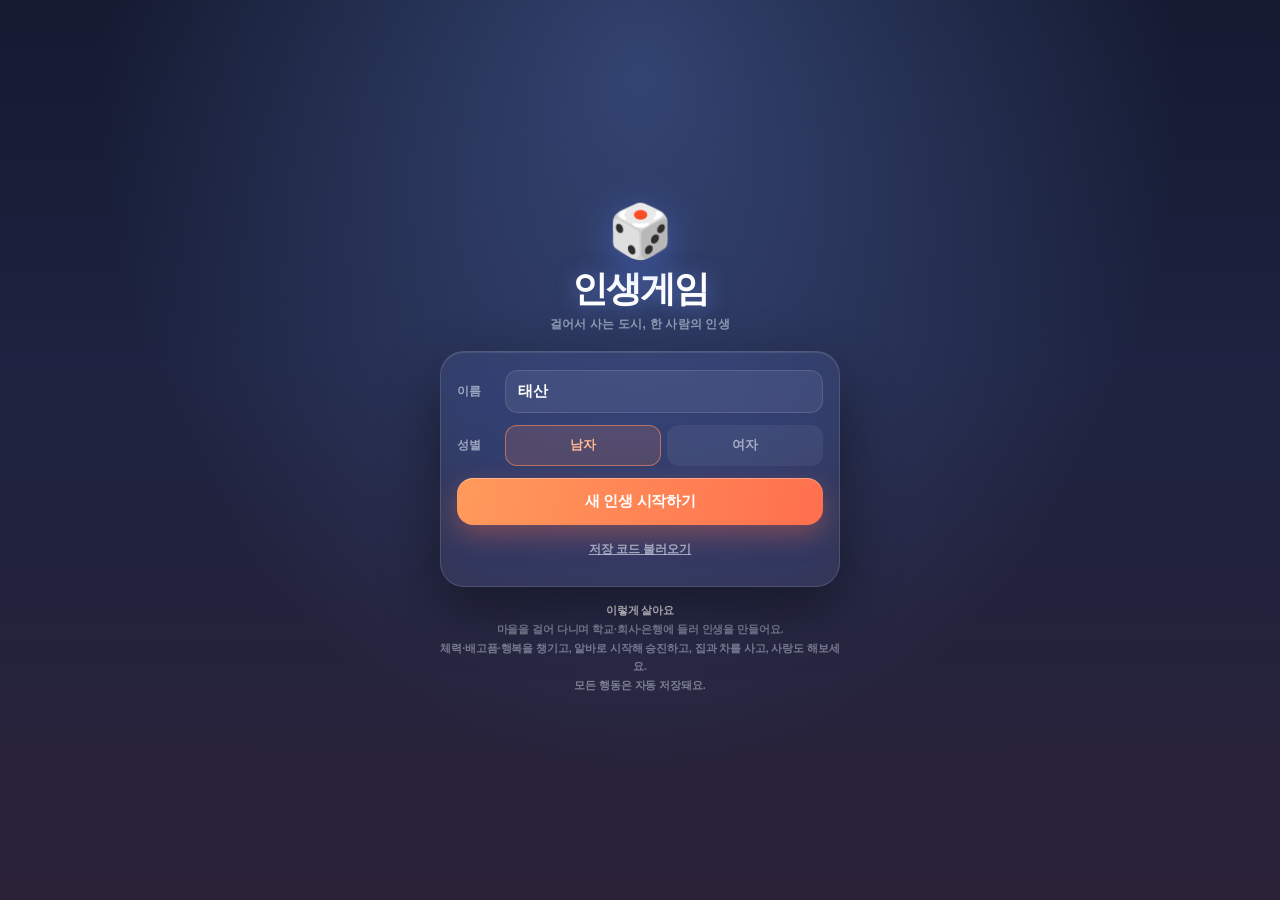
==== commit 2890b9cc: "인생게임: 집·차 3D 리모델링 + 절차적 텍스처·스카이돔·도심 압축" ====
--- a/life-game/index.html
+++ b/life-game/index.html
@@ -10,16 +10,19 @@
 <title>인생게임 — 걸어서 사는 한 사람의 삶</title>
 <style>
 :root{
-  --ink:#241f33;
-  --ink2:#6a6478;
-  --paper:#fffdf8;
-  --line:#e8e2d6;
-  --accent:#ff7a59;
-  --accent2:#4a9dff;
-  --green:#35c48a;
-  --gold:#ffc94d;
-  --purple:#8a62ff;
-  --shadow:0 10px 30px rgba(20,16,40,.18);
+  --ink:#eef2f8;
+  --ink2:rgba(226,234,246,.62);
+  --paper:rgba(18,21,32,.72);
+  --line:rgba(255,255,255,.10);
+  --accent:#ff8a5c;
+  --accent2:#66b8ff;
+  --green:#4fd6a0;
+  --gold:#ffd166;
+  --purple:#a98bff;
+  --glass:rgba(16,19,30,.55);
+  --glass-strong:rgba(14,17,26,.82);
+  --stroke:rgba(255,255,255,.14);
+  --shadow:0 10px 34px rgba(0,0,0,.42);
   --safe-t:env(safe-area-inset-top,0px);
   --safe-b:env(safe-area-inset-bottom,0px);
 }
@@ -40,272 +43,326 @@
 /* ---------- stage ---------- */
 #stage{position:fixed;inset:0;overflow:hidden;background:#9ec9e8}
 #cv{position:absolute;inset:0;width:100%;height:100%;display:block;touch-action:none}
+#vignette{position:fixed;inset:0;pointer-events:none;z-index:2;
+  background:radial-gradient(ellipse at 50% 45%,rgba(0,0,0,0) 45%,rgba(6,8,16,.34) 100%)}
 #loading{
   position:fixed;inset:0;z-index:80;display:flex;flex-direction:column;align-items:center;justify-content:center;gap:14px;
-  background:linear-gradient(170deg,#ffe9d6,#ffd9e2 40%,#d9e8ff 75%,#cfe9ff);color:#4a3540;
+  background:linear-gradient(180deg,#101a30,#1d2440 55%,#2b2038);color:#e8eefc;
 }
 #loading .em{font-size:56px;animation:float 2.6s ease-in-out infinite}
 #loading b{font-size:16px;font-weight:900;letter-spacing:-.5px}
-#loading small{font-size:11px;font-weight:800;color:#8a7480}
-.loadbar{width:180px;height:7px;border-radius:6px;background:rgba(255,255,255,.6);overflow:hidden}
-.loadbar i{display:block;height:100%;width:10%;background:linear-gradient(90deg,#ffb347,#ff7a59);border-radius:6px;transition:width .3s}
+#loading small{font-size:11px;font-weight:800;color:rgba(255,255,255,.45);letter-spacing:2px}
+.loadbar{width:180px;height:6px;border-radius:6px;background:rgba(255,255,255,.12);overflow:hidden}
+.loadbar i{display:block;height:100%;width:10%;background:linear-gradient(90deg,#66b8ff,#ff8a5c);border-radius:6px;transition:width .3s}
 @keyframes float{0%,100%{transform:translateY(0) rotate(-3deg)}50%{transform:translateY(-8px) rotate(3deg)}}
 
-/* ---------- HUD ---------- */
+/* ---------- HUD (다크 글래스) ---------- */
 #hud{position:absolute;inset:0;pointer-events:none;z-index:10}
 #hud > *{pointer-events:auto}
-#topbar{position:absolute;left:8px;right:8px;top:calc(var(--safe-t) + 8px);display:flex;align-items:center;gap:6px;pointer-events:none}
+#topbar{position:absolute;left:10px;right:10px;top:calc(var(--safe-t) + 10px);display:flex;align-items:center;gap:7px;pointer-events:none}
 #topbar > *{pointer-events:auto}
+
+.glass{
+  background:var(--glass);
+  border:1px solid var(--stroke);
+  box-shadow:var(--shadow), inset 0 1px 0 rgba(255,255,255,.08);
+  backdrop-filter:blur(18px) saturate(140%);
+  -webkit-backdrop-filter:blur(18px) saturate(140%);
+}
 .pill{
-  background:rgba(255,253,248,.95);
-  border-radius:16px;box-shadow:0 4px 14px rgba(20,16,40,.18);
-  backdrop-filter:blur(10px);-webkit-backdrop-filter:blur(10px);
-}
-#idcard{padding:5px 11px;min-width:0;flex:0 1 auto}
-#idcard .l1{font-size:10px;font-weight:900;color:var(--ink2);letter-spacing:-.2px;white-space:nowrap}
-#idcard .l2{font-size:13.5px;font-weight:900;letter-spacing:-.5px;white-space:nowrap;overflow:hidden;text-overflow:ellipsis;max-width:33vw}
-#clockbox{margin-left:auto;display:flex;align-items:center;gap:5px;padding:7px 10px;font-size:12px;font-weight:900;letter-spacing:-.3px;white-space:nowrap}
-#moneybox{padding:7px 10px;font-size:12px;font-weight:900;letter-spacing:-.4px;color:#b4551f;white-space:nowrap}
+  background:var(--glass);
+  border:1px solid var(--stroke);
+  border-radius:16px;
+  box-shadow:var(--shadow), inset 0 1px 0 rgba(255,255,255,.08);
+  backdrop-filter:blur(18px) saturate(140%);
+  -webkit-backdrop-filter:blur(18px) saturate(140%);
+}
+#idcard{padding:6px 12px;min-width:0;flex:0 1 auto}
+#idcard .l1{font-size:9.5px;font-weight:800;color:var(--ink2);letter-spacing:.4px;white-space:nowrap}
+#idcard .l2{font-size:13.5px;font-weight:900;letter-spacing:-.4px;white-space:nowrap;overflow:hidden;text-overflow:ellipsis;max-width:31vw;color:#fff}
+#clockbox{margin-left:auto;display:flex;align-items:center;gap:5px;padding:8px 11px;font-size:12px;font-weight:800;letter-spacing:-.2px;white-space:nowrap;color:#eaf0fb}
+#moneybox{padding:8px 11px;font-size:12px;font-weight:900;letter-spacing:-.3px;color:#ffd9a8;white-space:nowrap}
 .iconbtn{
-  width:36px;height:36px;border-radius:12px;display:flex;align-items:center;justify-content:center;
-  font-size:16px;background:rgba(255,253,248,.95);box-shadow:0 4px 14px rgba(20,16,40,.18);
-  backdrop-filter:blur(10px);-webkit-backdrop-filter:blur(10px);flex:none;
-}
-.iconbtn:active{transform:scale(.94)}
+  width:38px;height:38px;border-radius:13px;display:flex;align-items:center;justify-content:center;
+  font-size:16px;color:#fff;flex:none;
+  background:var(--glass);border:1px solid var(--stroke);
+  box-shadow:var(--shadow), inset 0 1px 0 rgba(255,255,255,.08);
+  backdrop-filter:blur(18px);-webkit-backdrop-filter:blur(18px);
+  transition:transform .12s ease, background .2s;
+}
+.iconbtn:active{transform:scale(.93);background:rgba(40,46,64,.8)}
 
 #stats{
-  position:absolute;left:8px;right:8px;top:calc(var(--safe-t) + 52px);
-  display:flex;gap:5px;padding:6px 8px;border-radius:13px;
-  background:rgba(255,253,248,.93);box-shadow:0 4px 14px rgba(20,16,40,.12);
-  backdrop-filter:blur(10px);-webkit-backdrop-filter:blur(10px);
+  position:absolute;left:10px;right:10px;top:calc(var(--safe-t) + 56px);
+  display:flex;gap:6px;padding:7px 10px;border-radius:15px;
+  background:var(--glass);border:1px solid var(--stroke);
+  box-shadow:var(--shadow), inset 0 1px 0 rgba(255,255,255,.07);
+  backdrop-filter:blur(18px) saturate(140%);-webkit-backdrop-filter:blur(18px) saturate(140%);
 }
 .stat{flex:1;min-width:0}
-.stat .sl{display:flex;align-items:center;justify-content:space-between;font-size:9px;font-weight:900;color:var(--ink2);margin-bottom:2px;letter-spacing:-.2px;white-space:nowrap}
-.stat .sl b{font-size:9.5px;color:var(--ink)}
-.stat .track{height:4.5px;border-radius:4px;background:#ece6da;overflow:hidden}
-.stat .fill{height:100%;width:50%;border-radius:4px;transition:width .25s ease}
-.stat.hp .fill{background:linear-gradient(90deg,#ff8a7a,#ff5a5a)}
-.stat.hunger .fill{background:linear-gradient(90deg,#ffd36e,#ffab2e)}
-.stat.happy .fill{background:linear-gradient(90deg,#8ae0b0,#35c48a)}
-.stat.int .fill{background:linear-gradient(90deg,#8fc3ff,#4a9dff)}
-.stat.charm .fill{background:linear-gradient(90deg,#c9a8ff,#8a62ff)}
+.stat .sl{display:flex;align-items:center;justify-content:space-between;font-size:8.5px;font-weight:800;color:var(--ink2);margin-bottom:3px;letter-spacing:-.1px;white-space:nowrap}
+.stat .sl b{font-size:9.5px;color:#fff;font-weight:900}
+.stat .track{height:4px;border-radius:4px;background:rgba(255,255,255,.13);overflow:hidden}
+.stat .fill{height:100%;width:50%;border-radius:4px;transition:width .25s ease;box-shadow:0 0 8px rgba(255,255,255,.25)}
+.stat.hp .fill{background:linear-gradient(90deg,#ff9d8a,#ff5f5f)}
+.stat.hunger .fill{background:linear-gradient(90deg,#ffd98a,#ffab2e)}
+.stat.happy .fill{background:linear-gradient(90deg,#8ff0c0,#35d49a)}
+.stat.int .fill{background:linear-gradient(90deg,#9fd0ff,#4a9dff)}
+.stat.charm .fill{background:linear-gradient(90deg,#d0b4ff,#9a6bff)}
 
 /* minimap */
 #minimapWrap{
-  position:absolute;right:8px;top:calc(var(--safe-t) + 92px);
-  width:92px;height:92px;border-radius:14px;overflow:hidden;
-  background:rgba(255,253,248,.9);box-shadow:0 4px 14px rgba(20,16,40,.18);
-  border:2px solid rgba(255,255,255,.75);
-}
-#minimap{width:100%;height:100%;display:block}
+  position:absolute;right:10px;top:calc(var(--safe-t) + 96px);
+  width:98px;height:98px;border-radius:17px;overflow:hidden;
+  background:var(--glass);border:1px solid var(--stroke);
+  box-shadow:var(--shadow);backdrop-filter:blur(16px);-webkit-backdrop-filter:blur(16px);
+}
+#minimap{width:100%;height:100%;display:block;opacity:.95}
 #mmLabel{
-  position:absolute;left:0;right:0;bottom:0;background:rgba(36,31,51,.62);color:#fff;
-  font-size:8.5px;font-weight:900;text-align:center;padding:2px 0 3px;letter-spacing:-.2px;
-}
-#mmNorth{position:absolute;right:3px;top:2px;font-size:8px;font-weight:900;color:#6a6478}
-
-#toasts{position:absolute;left:8px;right:104px;top:calc(var(--safe-t) + 100px);display:flex;flex-direction:column;align-items:flex-start;gap:5px;pointer-events:none;z-index:12}
+  position:absolute;left:0;right:0;bottom:0;background:rgba(10,12,20,.62);color:#eef4ff;
+  font-size:8.5px;font-weight:800;text-align:center;padding:3px 0 4px;letter-spacing:.2px;
+  backdrop-filter:blur(6px);-webkit-backdrop-filter:blur(6px);
+}
+#mmNorth{position:absolute;right:5px;top:3px;font-size:8px;font-weight:900;color:rgba(255,255,255,.6)}
+
+#toasts{position:absolute;left:10px;right:112px;top:calc(var(--safe-t) + 106px);display:flex;flex-direction:column;align-items:flex-start;gap:6px;pointer-events:none;z-index:12}
 .toast{
   max-width:100%;
-  background:rgba(36,31,51,.93);color:#fff;font-size:12px;font-weight:800;letter-spacing:-.3px;
-  padding:8px 14px;border-radius:999px;box-shadow:0 6px 20px rgba(0,0,0,.25);
-  animation:tin .25s ease both;text-align:center;line-height:1.35;
-}
-.toast.good{background:rgba(24,120,84,.95)}
-.toast.bad{background:rgba(160,44,44,.95)}
-.toast.gold{background:rgba(120,84,10,.95);color:#ffeeb8}
-@keyframes tin{from{opacity:0;transform:translateY(-6px) scale(.96)}to{opacity:1;transform:none}}
+  background:rgba(14,17,27,.82);color:#f3f6fc;font-size:12px;font-weight:700;letter-spacing:-.2px;
+  padding:9px 14px;border-radius:14px;
+  border:1px solid rgba(255,255,255,.12);
+  box-shadow:0 8px 26px rgba(0,0,0,.4);
+  backdrop-filter:blur(14px);-webkit-backdrop-filter:blur(14px);
+  animation:tin .25s ease both;line-height:1.35;
+}
+.toast.good{border-color:rgba(79,214,160,.45);box-shadow:0 8px 26px rgba(20,120,80,.28)}
+.toast.bad{border-color:rgba(255,110,110,.45)}
+.toast.gold{border-color:rgba(255,209,102,.5);color:#ffe9b0}
+@keyframes tin{from{opacity:0;transform:translateY(-6px) scale(.97)}to{opacity:1;transform:none}}
 .toast.out{animation:tout .3s ease forwards}
 @keyframes tout{to{opacity:0;transform:translateY(-8px)}}
 
 /* bottom controls */
-#bottom{position:absolute;left:0;right:0;bottom:0;height:200px;pointer-events:none}
+#bottom{position:absolute;left:0;right:0;bottom:0;height:210px;pointer-events:none}
 #bottom > *{pointer-events:auto}
 #rightpad,#minibtns,#actBtn{pointer-events:auto}
 #joystick{
-  position:absolute;left:14px;bottom:calc(var(--safe-b) + 20px);
-  width:140px;height:140px;border-radius:50%;
-  background:radial-gradient(circle at 50% 45%,rgba(255,255,255,.32),rgba(255,255,255,.10));
-  border:2px solid rgba(255,255,255,.5);
-  box-shadow:0 6px 22px rgba(0,0,0,.16), inset 0 0 20px rgba(255,255,255,.1);
+  position:absolute;left:16px;bottom:calc(var(--safe-b) + 22px);
+  width:136px;height:136px;border-radius:50%;
+  background:radial-gradient(circle at 50% 42%,rgba(255,255,255,.13),rgba(10,14,24,.34));
+  border:1px solid rgba(255,255,255,.2);
+  box-shadow:0 10px 30px rgba(0,0,0,.3), inset 0 0 32px rgba(255,255,255,.06);
+  backdrop-filter:blur(10px);-webkit-backdrop-filter:blur(10px);
   touch-action:none;pointer-events:auto;
 }
 #joystick .knob{
-  position:absolute;left:50%;top:50%;width:58px;height:58px;margin:-29px 0 0 -29px;border-radius:50%;
-  background:radial-gradient(circle at 40% 35%,#fff,#ffd9c9 70%);
-  box-shadow:0 6px 16px rgba(0,0,0,.24);
-}
-#joystick .ring{position:absolute;inset:24px;border-radius:50%;border:1px dashed rgba(255,255,255,.4)}
+  position:absolute;left:50%;top:50%;width:56px;height:56px;margin:-28px 0 0 -28px;border-radius:50%;
+  background:radial-gradient(circle at 38% 32%,rgba(255,255,255,.98),rgba(255,206,180,.72) 60%,rgba(255,140,100,.55));
+  box-shadow:0 6px 18px rgba(0,0,0,.42), inset 0 1px 2px rgba(255,255,255,.9);
+}
+#joystick .ring{position:absolute;inset:22px;border-radius:50%;border:1px dashed rgba(255,255,255,.26)}
 #joystick.idle .knob{animation:nudge 2.4s ease-in-out infinite}
 @keyframes nudge{0%,100%{transform:translate(0,0)}50%{transform:translate(3px,-3px)}}
 
-#rightpad{position:absolute;right:14px;bottom:calc(var(--safe-b) + 20px);display:flex;flex-direction:column;align-items:flex-end;gap:10px}
+#rightpad{position:absolute;right:16px;bottom:calc(var(--safe-b) + 22px);display:flex;flex-direction:column;align-items:flex-end;gap:11px}
 #minibtns{display:flex;gap:7px}
 .mini{
-  width:42px;height:42px;border-radius:14px;display:flex;align-items:center;justify-content:center;
-  font-size:18px;background:rgba(255,253,248,.95);box-shadow:0 5px 16px rgba(20,16,40,.2);position:relative;
-}
-.mini:active{transform:scale(.93)}
-.mini .badge{position:absolute;right:-3px;top:-3px;background:var(--accent);color:#fff;font-size:9px;font-weight:900;border-radius:999px;padding:1px 5px;border:1.5px solid #fff}
+  width:43px;height:43px;border-radius:14px;display:flex;align-items:center;justify-content:center;
+  font-size:18px;position:relative;color:#fff;
+  background:var(--glass);border:1px solid var(--stroke);
+  box-shadow:var(--shadow), inset 0 1px 0 rgba(255,255,255,.08);
+  backdrop-filter:blur(16px);-webkit-backdrop-filter:blur(16px);
+  transition:transform .12s ease, background .2s;
+}
+.mini:active{transform:scale(.93);background:rgba(46,54,74,.85)}
+.mini .badge{position:absolute;right:-3px;top:-3px;background:var(--accent);color:#fff;font-size:9px;font-weight:900;border-radius:999px;padding:1px 5px;border:1.5px solid rgba(20,22,32,.9)}
 #actBtn{
-  width:90px;height:90px;border-radius:50%;
-  background:radial-gradient(circle at 40% 32%,#ffd08a,#ff8a4c 60%,#f2632e);
-  box-shadow:0 10px 26px rgba(240,90,40,.42), inset 0 2px 0 rgba(255,255,255,.5);
+  width:88px;height:88px;border-radius:50%;
+  background:radial-gradient(circle at 38% 28%,rgba(255,214,160,.98),rgba(255,138,92,.95) 55%,rgba(226,92,50,.95));
+  box-shadow:0 12px 32px rgba(230,100,60,.45), inset 0 2px 0 rgba(255,255,255,.55), 0 0 0 1px rgba(255,255,255,.16);
   display:flex;flex-direction:column;align-items:center;justify-content:center;gap:1px;
-  color:#fff;font-weight:900;font-size:10.5px;letter-spacing:-.3px;
-  border:3px solid rgba(255,255,255,.55);touch-action:none;
-}
-#actBtn .ai{font-size:23px;line-height:1}
+  color:#fff;font-weight:900;font-size:10px;letter-spacing:-.2px;
+  border:1px solid rgba(255,255,255,.4);touch-action:none;
+  transition:transform .12s ease;
+}
+#actBtn .ai{font-size:22px;line-height:1;filter:drop-shadow(0 1px 2px rgba(120,40,0,.3))}
 #actBtn:active{transform:scale(.94)}
-#actBtn.dim{filter:grayscale(.5) brightness(.96);opacity:.9}
-#actBtn .lbl{padding:0 4px;text-align:center;line-height:1.05;max-width:82px;overflow:hidden;text-overflow:ellipsis;white-space:nowrap}
+#actBtn.dim{filter:saturate(.55) brightness(.92);opacity:.9}
+#actBtn .lbl{padding:0 5px;text-align:center;line-height:1.05;max-width:80px;overflow:hidden;text-overflow:ellipsis;white-space:nowrap}
 
 #hint{
-  position:absolute;left:50%;bottom:calc(var(--safe-b) + 10px);transform:translateX(-50%);
-  font-size:10px;font-weight:800;color:rgba(255,255,255,.92);text-shadow:0 1px 3px rgba(0,0,0,.55);
-  white-space:nowrap;opacity:.9;text-align:center;
+  position:absolute;left:50%;bottom:calc(var(--safe-b) + 6px);transform:translateX(-50%);
+  font-size:10px;font-weight:700;color:rgba(255,255,255,.72);text-shadow:0 1px 4px rgba(0,0,0,.7);
+  white-space:nowrap;text-align:center;letter-spacing:.1px;
 }
 #stageTip{
-  position:absolute;left:50%;bottom:calc(var(--safe-b) + 122px);transform:translateX(-50%);
-  background:rgba(36,31,51,.86);color:#fff;font-size:11.5px;font-weight:800;letter-spacing:-.3px;
-  padding:6px 12px;border-radius:999px;white-space:nowrap;box-shadow:var(--shadow);
+  position:absolute;left:50%;bottom:calc(var(--safe-b) + 118px);transform:translateX(-50%);
+  background:rgba(12,15,24,.86);color:#f2f6ff;font-size:11.5px;font-weight:700;letter-spacing:-.2px;
+  padding:7px 14px;border-radius:999px;white-space:nowrap;border:1px solid rgba(255,255,255,.12);
+  box-shadow:var(--shadow);backdrop-filter:blur(14px);-webkit-backdrop-filter:blur(14px);
   opacity:0;transition:opacity .25s;pointer-events:none;max-width:92vw;overflow:hidden;text-overflow:ellipsis;
 }
 #stageTip.show{opacity:1}
+
+/* speedometer */
+#speedo{
+  position:absolute;left:50%;bottom:calc(var(--safe-b) + 152px);transform:translateX(-50%);
+  display:none;align-items:center;gap:9px;padding:8px 14px 8px 10px;border-radius:999px;
+  background:var(--glass-strong);border:1px solid rgba(255,255,255,.14);
+  box-shadow:var(--shadow);backdrop-filter:blur(16px);-webkit-backdrop-filter:blur(16px);
+}
+#speedo.on{display:flex}
+#speedo .dial{width:36px;height:36px;position:relative;border-radius:50%;
+  background:conic-gradient(from 135deg,#66b8ff var(--p,0deg),rgba(255,255,255,.12) 0deg);
+  mask:radial-gradient(circle,transparent 58%,#000 60%);-webkit-mask:radial-gradient(circle,transparent 58%,#000 60%);}
+#speedo .v{font-size:16px;font-weight:900;letter-spacing:-.5px;color:#fff;font-variant-numeric:tabular-nums}
+#speedo .v small{font-size:9px;font-weight:700;color:var(--ink2);margin-left:2px}
 
 /* ---------- sheet ---------- */
 #sheet{
   position:fixed;inset:0;z-index:40;display:flex;align-items:flex-end;justify-content:center;
-  background:rgba(12,14,28,.46);backdrop-filter:blur(3px);-webkit-backdrop-filter:blur(3px);
+  background:rgba(6,8,16,.55);backdrop-filter:blur(6px);-webkit-backdrop-filter:blur(6px);
   animation:fade .2s ease both;
 }
 @keyframes fade{from{opacity:0}to{opacity:1}}
 .sheet-card{
   width:min(100%,480px);max-height:88dvh;max-height:88vh;
-  background:var(--paper);border-radius:24px 24px 0 0;
-  box-shadow:0 -10px 40px rgba(0,0,0,.28);
+  background:linear-gradient(180deg,rgba(24,28,42,.97),rgba(15,18,28,.98));
+  border:1px solid rgba(255,255,255,.12);
+  border-radius:26px 26px 0 0;
+  box-shadow:0 -18px 60px rgba(0,0,0,.6), inset 0 1px 0 rgba(255,255,255,.1);
+  backdrop-filter:blur(24px) saturate(140%);-webkit-backdrop-filter:blur(24px) saturate(140%);
   display:flex;flex-direction:column;overflow:hidden;
   animation:up .26s cubic-bezier(.2,.9,.3,1) both;
   padding-bottom:var(--safe-b);
-}
-@media(min-width:700px){.sheet-card{border-radius:24px;margin-bottom:4vh;max-height:84vh}}
+  color:#eef2f8;
+}
+@media(min-width:700px){.sheet-card{border-radius:26px;margin-bottom:4vh;max-height:84vh}}
 @keyframes up{from{transform:translateY(30px);opacity:.4}to{transform:none;opacity:1}}
-.sheet-head{display:flex;align-items:flex-start;gap:10px;padding:15px 16px 10px;border-bottom:1px solid var(--line)}
+.sheet-head{display:flex;align-items:flex-start;gap:10px;padding:16px 16px 11px;border-bottom:1px solid rgba(255,255,255,.08)}
 .sheet-head .tt{flex:1;min-width:0}
-.sheet-head h2{margin:0;font-size:18px;font-weight:900;letter-spacing:-.6px;display:flex;align-items:center;gap:6px}
-.sheet-head p{margin:3px 0 0;font-size:11.5px;font-weight:800;color:var(--ink2);line-height:1.45;letter-spacing:-.3px}
-.sheet-head .x{width:34px;height:34px;border-radius:12px;background:#f1ece2;font-size:15px;font-weight:900;color:var(--ink2);flex:none}
-.sheet-body{padding:10px 16px;overflow-y:auto;-webkit-overflow-scrolling:touch;flex:1}
-.sheet-acts{padding:6px 12px 14px;border-top:1px solid var(--line);background:#fffdf8;max-height:46vh;overflow-y:auto;-webkit-overflow-scrolling:touch}
+.sheet-head h2{margin:0;font-size:18px;font-weight:900;letter-spacing:-.6px;display:flex;align-items:center;gap:6px;color:#fff}
+.sheet-head p{margin:3px 0 0;font-size:11.5px;font-weight:700;color:var(--ink2);line-height:1.45;letter-spacing:-.2px}
+.sheet-head .x{width:34px;height:34px;border-radius:12px;background:rgba(255,255,255,.08);border:1px solid rgba(255,255,255,.1);font-size:15px;font-weight:900;color:rgba(255,255,255,.75);flex:none}
+.sheet-body{padding:11px 16px;overflow-y:auto;-webkit-overflow-scrolling:touch;flex:1}
+.sheet-acts{padding:7px 12px 14px;border-top:1px solid rgba(255,255,255,.08);background:rgba(10,12,20,.6);max-height:46vh;overflow-y:auto;-webkit-overflow-scrolling:touch}
 @media(min-width:700px){.sheet-acts{max-height:none}}
 
-.sec{font-size:10.5px;font-weight:900;color:#9a927f;letter-spacing:.4px;padding:11px 6px 5px}
+.sec{font-size:10px;font-weight:900;color:rgba(255,255,255,.4);letter-spacing:1.2px;padding:12px 6px 6px;text-transform:uppercase}
 .act{
-  display:flex;align-items:center;gap:10px;width:100%;
-  padding:10px 10px;border-radius:14px;margin-bottom:5px;text-align:left;
-  background:#fff;border:1.5px solid var(--line);
-}
-.act:active{transform:scale(.99);background:#fdf8ee}
-.act .ai{font-size:19px;width:25px;text-align:center;flex:none}
-.act .at{flex:1;min-width:0;display:flex;flex-direction:column;gap:1px}
-.act .at b{font-size:13.5px;font-weight:900;letter-spacing:-.3px}
-.act .at em{font-size:10.5px;font-style:normal;font-weight:800;color:var(--ink2);letter-spacing:-.2px;line-height:1.3}
-.act .an{font-size:10.5px;font-weight:900;color:var(--accent2);white-space:nowrap;flex:none;text-align:right}
-.act .an.cost{color:#c26a2a}
-.act .an.free{color:#2a9d6f}
-.act[disabled]{opacity:.45;filter:grayscale(.4)}
-.act.gold{background:linear-gradient(180deg,#fff8e3,#fff1c9);border-color:#f2d998}
-.act.love{background:linear-gradient(180deg,#fff0f6,#ffe0ee);border-color:#f7c2d8}
-
-.kv{display:flex;justify-content:space-between;align-items:center;gap:10px;padding:8px 2px;border-bottom:1px dashed var(--line);font-size:12.5px;font-weight:800;letter-spacing:-.3px}
+  display:flex;align-items:center;gap:11px;width:100%;
+  padding:11px 12px;border-radius:15px;margin-bottom:6px;text-align:left;
+  background:rgba(255,255,255,.055);border:1px solid rgba(255,255,255,.09);
+  transition:background .15s, transform .1s;
+}
+.act:active{transform:scale(.99);background:rgba(255,255,255,.1)}
+.act .ai{font-size:19px;width:24px;text-align:center;flex:none}
+.act .at{flex:1;min-width:0;display:flex;flex-direction:column;gap:2px}
+.act .at b{font-size:13.5px;font-weight:800;letter-spacing:-.2px;color:#fff}
+.act .at em{font-size:10.5px;font-style:normal;font-weight:600;color:var(--ink2);letter-spacing:-.1px;line-height:1.3}
+.act .an{font-size:10.5px;font-weight:800;color:#8ec7ff;white-space:nowrap;flex:none;text-align:right}
+.act .an.cost{color:#ffab7a}
+.act .an.free{color:#6fe0b4}
+.act[disabled]{opacity:.4;filter:grayscale(.3)}
+.act.gold{background:linear-gradient(100deg,rgba(255,209,102,.18),rgba(255,160,80,.1));border-color:rgba(255,209,102,.4)}
+.act.love{background:linear-gradient(100deg,rgba(255,138,180,.18),rgba(255,110,160,.08));border-color:rgba(255,150,190,.35)}
+
+.kv{display:flex;justify-content:space-between;align-items:center;gap:10px;padding:9px 2px;border-bottom:1px solid rgba(255,255,255,.07);font-size:12.5px;font-weight:700;letter-spacing:-.2px}
 .kv:last-child{border-bottom:0}
-.kv span{color:var(--ink2);font-weight:800}
-.kv b{font-weight:900;text-align:right}
-.tiny{font-size:10.5px;color:var(--ink2);font-weight:800;line-height:1.55;letter-spacing:-.2px}
+.kv span{color:var(--ink2);font-weight:600}
+.kv b{font-weight:800;text-align:right;color:#fff}
+.tiny{font-size:10.5px;color:var(--ink2);font-weight:600;line-height:1.6;letter-spacing:-.1px}
 .hero{
-  display:flex;gap:12px;align-items:center;padding:12px;border-radius:16px;
-  background:linear-gradient(135deg,#f4f0ff,#eaf4ff);border:1.5px solid #e0d9f2;margin-bottom:8px;
+  display:flex;gap:12px;align-items:center;padding:13px;border-radius:17px;
+  background:linear-gradient(135deg,rgba(102,184,255,.16),rgba(169,139,255,.12));
+  border:1px solid rgba(255,255,255,.1);margin-bottom:9px;
 }
 .hero .em{font-size:30px}
-.hero .hx b{display:block;font-size:15px;font-weight:900;letter-spacing:-.4px}
-.hero .hx span{font-size:11px;font-weight:800;color:var(--ink2)}
-.bar{height:8px;border-radius:6px;background:#ebe5d9;overflow:hidden;margin-top:5px}
+.hero .hx b{display:block;font-size:15px;font-weight:900;letter-spacing:-.3px;color:#fff}
+.hero .hx span{font-size:11px;font-weight:600;color:var(--ink2)}
+.bar{height:7px;border-radius:6px;background:rgba(255,255,255,.12);overflow:hidden;margin-top:6px}
 .bar i{display:block;height:100%;border-radius:6px;background:linear-gradient(90deg,#ff9db5,#ff5f8f)}
 .grid2{display:grid;grid-template-columns:1fr 1fr;gap:7px}
 .chiprow{display:flex;flex-wrap:wrap;gap:6px;margin-top:8px}
-.chip{padding:7px 12px;border-radius:999px;background:#f2ecdf;font-size:11.5px;font-weight:900;border:1.5px solid transparent;letter-spacing:-.3px}
-.chip.on{background:#fff;border-color:var(--accent);color:var(--accent)}
-.tagline{display:inline-block;background:#eef6ff;color:#2b6fc4;border-radius:8px;padding:2px 7px;font-size:10px;font-weight:900;margin:2px 3px 2px 0}
-.tagline.gold{background:#fff6db;color:#a97a00}
-.tagline.pink{background:#ffeef6;color:#c04b7d}
-.tagline.green{background:#e9fbf2;color:#1f8a5e}
-
-.diary-item{display:flex;gap:10px;padding:8px 2px;border-bottom:1px dashed var(--line)}
-.diary-item .ag{width:46px;flex:none;font-size:11px;font-weight:900;color:var(--accent);padding-top:2px}
-.diary-item .tx{font-size:12.5px;font-weight:700;line-height:1.55;letter-spacing:-.3px}
-.diary-item .tx small{display:block;color:#a49c8b;font-size:9.5px;font-weight:800;margin-top:2px}
+.chip{padding:7px 12px;border-radius:999px;background:rgba(255,255,255,.07);font-size:11.5px;font-weight:700;border:1px solid transparent;letter-spacing:-.2px}
+.chip.on{background:rgba(255,138,92,.18);border-color:rgba(255,138,92,.6);color:#ffb894}
+.tagline{display:inline-block;background:rgba(102,184,255,.16);color:#a8d4ff;border-radius:8px;padding:2px 8px;font-size:10px;font-weight:700;margin:2px 3px 2px 0;border:1px solid rgba(102,184,255,.2)}
+.tagline.gold{background:rgba(255,209,102,.16);color:#ffdf94;border-color:rgba(255,209,102,.25)}
+.tagline.pink{background:rgba(255,140,190,.16);color:#ffb3d1;border-color:rgba(255,140,190,.25)}
+.tagline.green{background:rgba(79,214,160,.16);color:#8ff0c8;border-color:rgba(79,214,160,.25)}
+
+.diary-item{display:flex;gap:10px;padding:9px 2px;border-bottom:1px solid rgba(255,255,255,.07)}
+.diary-item .ag{width:44px;flex:none;font-size:11px;font-weight:900;color:#ffab7a;padding-top:2px}
+.diary-item .tx{font-size:12.5px;font-weight:500;line-height:1.6;letter-spacing:-.1px;color:#e8edf7}
+.diary-item .tx small{display:block;color:rgba(255,255,255,.32);font-size:9.5px;font-weight:600;margin-top:3px}
 
 .achgrid{display:grid;grid-template-columns:repeat(3,1fr);gap:7px}
-.achcard{background:#fff;border:1.5px solid var(--line);border-radius:14px;padding:9px 5px;text-align:center}
+.achcard{background:rgba(255,255,255,.05);border:1px solid rgba(255,255,255,.09);border-radius:15px;padding:10px 5px;text-align:center}
 .achcard .e{font-size:21px}
-.achcard b{display:block;font-size:9.5px;font-weight:900;letter-spacing:-.3px;margin-top:4px;line-height:1.2}
-.achcard.lock{opacity:.4;background:#f6f1e6}
+.achcard b{display:block;font-size:9.5px;font-weight:800;letter-spacing:-.2px;margin-top:4px;line-height:1.2;color:#e9eef8}
+.achcard.lock{opacity:.35}
 .achcard.lock .e{filter:grayscale(1)}
-.achcard.on{border-color:#f0cf7e;background:linear-gradient(180deg,#fffdf2,#fff6dd)}
-
-.amt{display:flex;align-items:center;justify-content:space-between;background:#f7f2e7;border-radius:14px;padding:11px 14px;margin:8px 0}
-.amt b{font-size:19px;font-weight:900;letter-spacing:-.6px}
-.amt span{font-size:11px;font-weight:800;color:var(--ink2)}
-.big{display:block;width:100%;padding:14px;border-radius:16px;background:var(--accent);color:#fff;font-size:15px;font-weight:900;letter-spacing:-.4px;box-shadow:0 8px 20px rgba(255,122,89,.32)}
+.achcard.on{border-color:rgba(255,209,102,.45);background:linear-gradient(180deg,rgba(255,209,102,.14),rgba(255,209,102,.05))}
+
+.amt{display:flex;align-items:center;justify-content:space-between;background:rgba(255,255,255,.06);border:1px solid rgba(255,255,255,.08);border-radius:15px;padding:12px 14px;margin:8px 0}
+.amt b{font-size:19px;font-weight:900;letter-spacing:-.6px;color:#fff}
+.amt span{font-size:11px;font-weight:600;color:var(--ink2)}
+.big{display:block;width:100%;padding:14px;border-radius:16px;background:linear-gradient(100deg,#ff9a5c,#ff6f4e);color:#fff;font-size:15px;font-weight:900;letter-spacing:-.3px;box-shadow:0 10px 26px rgba(255,110,70,.34), inset 0 1px 0 rgba(255,255,255,.3)}
 .big:active{transform:scale(.99)}
-.big.ghost{background:#fff;color:var(--ink);border:1.5px solid var(--line);box-shadow:none}
-.big.blue{background:var(--accent2);box-shadow:0 8px 20px rgba(74,157,255,.3)}
-.big.green{background:var(--green);box-shadow:0 8px 20px rgba(53,196,138,.3)}
-.big:disabled{opacity:.45;box-shadow:none}
-.link{display:block;width:100%;padding:10px;color:var(--ink2);font-size:12px;font-weight:900;text-decoration:underline}
-textarea.code{width:100%;height:92px;border-radius:12px;border:1.5px solid var(--line);background:#f7f2e7;padding:10px;font-size:10.5px;font-weight:700;word-break:break-all;resize:none;outline:none}
+.big.ghost{background:rgba(255,255,255,.07);color:#eaf0fb;border:1px solid rgba(255,255,255,.14);box-shadow:none}
+.big.blue{background:linear-gradient(100deg,#6cb9ff,#3d8cf0);box-shadow:0 10px 26px rgba(70,150,255,.32)}
+.big.green{background:linear-gradient(100deg,#57dca8,#25b37c);box-shadow:0 10px 26px rgba(50,190,140,.3)}
+.big:disabled{opacity:.4;box-shadow:none}
+.link{display:block;width:100%;padding:10px;color:var(--ink2);font-size:12px;font-weight:700;text-decoration:underline}
+textarea.code{width:100%;height:92px;border-radius:13px;border:1px solid rgba(255,255,255,.12);background:rgba(255,255,255,.05);color:#dfe8f6;padding:10px;font-size:10.5px;font-weight:500;word-break:break-all;resize:none;outline:none}
 
 /* ---------- lobby ---------- */
 .screen{
   position:fixed;inset:0;z-index:60;overflow-y:auto;-webkit-overflow-scrolling:touch;
-  background:linear-gradient(170deg,#ffe9d6 0%,#ffd9e2 36%,#d9e8ff 70%,#cfe9ff 100%);
+  background:
+    radial-gradient(ellipse at 50% 8%, rgba(120,160,255,.30), rgba(0,0,0,0) 60%),
+    linear-gradient(180deg,#141a30 0%,#1d2340 40%,#2b2238 100%);
   display:flex;flex-direction:column;align-items:center;justify-content:center;
   padding:calc(var(--safe-t) + 18px) 16px calc(var(--safe-b) + 18px);
 }
 .lobby-inner{width:100%;max-width:400px;text-align:center}
-.logo{font-size:52px;line-height:1;filter:drop-shadow(0 8px 14px rgba(180,100,60,.3));animation:float 3.4s ease-in-out infinite}
-.lobby-inner h1{margin:6px 0 2px;font-size:36px;font-weight:900;letter-spacing:-2px;color:#35243b;text-shadow:0 2px 0 #fff}
-.lobby-inner .tag{font-size:12px;font-weight:800;color:#7a5f6a;letter-spacing:-.3px;margin:0 0 16px}
-.lobby-card{background:rgba(255,253,248,.95);border-radius:22px;padding:17px 16px;box-shadow:0 18px 40px rgba(120,70,90,.22);text-align:left;backdrop-filter:blur(8px)}
-.fld{display:flex;align-items:center;gap:10px;margin-bottom:11px}
-.fld > span{font-size:11.5px;font-weight:900;color:var(--ink2);width:40px;flex:none}
-.fld input{flex:1;min-width:0;background:#f6f1e6;border:1.5px solid var(--line);border-radius:12px;padding:11px 12px;font-size:15px;font-weight:900;letter-spacing:-.4px;outline:none}
-.fld input:focus{border-color:var(--accent2)}
+.logo{font-size:52px;line-height:1;filter:drop-shadow(0 10px 20px rgba(90,130,255,.45));animation:float 3.4s ease-in-out infinite}
+.lobby-inner h1{margin:8px 0 2px;font-size:36px;font-weight:900;letter-spacing:-2px;color:#fff;text-shadow:0 2px 20px rgba(120,160,255,.5)}
+.lobby-inner .tag{font-size:12px;font-weight:600;color:rgba(226,234,246,.55);letter-spacing:.2px;margin:0 0 18px}
+.lobby-card{
+  background:rgba(255,255,255,.06);border:1px solid rgba(255,255,255,.13);border-radius:24px;
+  padding:18px 16px;box-shadow:0 24px 60px rgba(0,0,0,.45), inset 0 1px 0 rgba(255,255,255,.1);
+  text-align:left;backdrop-filter:blur(20px) saturate(140%);-webkit-backdrop-filter:blur(20px) saturate(140%);
+}
+.fld{display:flex;align-items:center;gap:10px;margin-bottom:12px}
+.fld > span{font-size:11.5px;font-weight:700;color:var(--ink2);width:38px;flex:none}
+.fld input{flex:1;min-width:0;background:rgba(255,255,255,.07);border:1px solid rgba(255,255,255,.12);border-radius:13px;padding:12px;font-size:15px;font-weight:800;letter-spacing:-.3px;outline:none;color:#fff}
+.fld input:focus{border-color:rgba(102,184,255,.65);box-shadow:0 0 0 3px rgba(102,184,255,.14)}
 .seg{display:flex;gap:6px;flex:1}
-.seg button{flex:1;padding:10px;border-radius:11px;background:#f2ecdf;font-size:12.5px;font-weight:900;border:1.5px solid transparent;letter-spacing:-.3px}
-.seg button.on{background:#fff;border-color:var(--accent);color:var(--accent)}
+.seg button{flex:1;padding:11px;border-radius:12px;background:rgba(255,255,255,.06);font-size:12.5px;font-weight:700;border:1px solid transparent;letter-spacing:-.2px;color:var(--ink2)}
+.seg button.on{background:rgba(255,138,92,.16);border-color:rgba(255,138,92,.6);color:#ffb894}
 .lobby-card .big{margin-top:9px}
-.lobby-card .link{margin-top:4px}
-#contInfo{font-size:10.5px;font-style:normal;font-weight:800;color:var(--ink2);display:block;margin-top:2px}
-.tips{margin-top:13px;font-size:10.5px;font-weight:800;color:#7a6470;line-height:1.7;letter-spacing:-.2px}
-.tips b{color:#4a3540}
+.lobby-card .link{margin-top:6px}
+#contInfo{font-size:10.5px;font-style:normal;font-weight:600;color:rgba(226,234,246,.6);display:block;margin-top:2px}
+.tips{margin-top:14px;font-size:10.5px;font-weight:600;color:rgba(226,234,246,.45);line-height:1.8;letter-spacing:-.1px}
+.tips b{color:rgba(255,255,255,.8)}
 
 /* ---------- ending ---------- */
-#ending{position:fixed;inset:0;z-index:70;overflow-y:auto;-webkit-overflow-scrolling:touch;background:linear-gradient(180deg,#1b1636,#2a1e4a 45%,#3d2a5c);color:#fff;padding:calc(var(--safe-t) + 24px) 16px calc(var(--safe-b) + 28px)}
+#ending{position:fixed;inset:0;z-index:70;overflow-y:auto;-webkit-overflow-scrolling:touch;background:linear-gradient(180deg,#0d1124,#161a34 45%,#241c34);color:#fff;padding:calc(var(--safe-t) + 24px) 16px calc(var(--safe-b) + 28px)}
 .end-inner{max-width:440px;margin:0 auto;text-align:center}
-.end-inner .k{font-size:11px;font-weight:900;letter-spacing:3px;color:#c8b6ff}
+.end-inner .k{font-size:11px;font-weight:800;letter-spacing:3px;color:#93a6d8}
 .end-inner h2{font-size:25px;font-weight:900;letter-spacing:-1px;margin:6px 0 2px}
 .end-title{display:inline-block;margin:10px 0 4px;padding:8px 16px;border-radius:999px;background:linear-gradient(90deg,#ffd86b,#ffa552);color:#3b2300;font-size:15px;font-weight:900;letter-spacing:-.4px;box-shadow:0 8px 22px rgba(255,180,80,.35)}
 .end-assets{display:flex;gap:7px;margin:14px 0}
-.end-assets div{flex:1;background:rgba(255,255,255,.09);border:1px solid rgba(255,255,255,.14);border-radius:14px;padding:9px 5px}
-.end-assets span{display:block;font-size:9px;font-weight:900;color:#bcb1d6;letter-spacing:-.2px}
+.end-assets div{flex:1;background:rgba(255,255,255,.07);border:1px solid rgba(255,255,255,.12);border-radius:15px;padding:9px 5px}
+.end-assets span{display:block;font-size:9px;font-weight:700;color:#9fb0d6;letter-spacing:-.2px}
 .end-assets b{display:block;font-size:12.5px;font-weight:900;margin-top:2px;letter-spacing:-.4px}
-.end-diary{text-align:left;background:rgba(255,255,255,.06);border-radius:16px;padding:12px;margin:12px 0;max-height:36vh;overflow-y:auto}
-.end-diary .k2{font-size:10.5px;font-weight:900;color:#bcb1d6;letter-spacing:.6px;margin-bottom:8px}
-.end-diary .d{font-size:11.5px;font-weight:700;line-height:1.55;padding:6px 0;border-bottom:1px dashed rgba(255,255,255,.12);letter-spacing:-.2px}
+.end-diary{text-align:left;background:rgba(255,255,255,.05);border:1px solid rgba(255,255,255,.08);border-radius:16px;padding:12px;margin:12px 0;max-height:36vh;overflow-y:auto}
+.end-diary .k2{font-size:10.5px;font-weight:800;color:#9fb0d6;letter-spacing:.8px;margin-bottom:8px}
+.end-diary .d{font-size:11.5px;font-weight:500;line-height:1.6;padding:7px 0;border-bottom:1px solid rgba(255,255,255,.08);letter-spacing:-.1px}
 .end-diary .d b{color:#ffd86b;margin-right:6px;font-weight:900}
 .end-btns{display:flex;flex-direction:column;gap:8px;margin-top:6px}
-.end-btns .big{background:rgba(255,255,255,.14);box-shadow:none}
+.end-btns .big{background:rgba(255,255,255,.1);box-shadow:none}
 .end-btns .big.primary{background:linear-gradient(90deg,#ffd86b,#ffa552);color:#3b2300}
 #flash{position:absolute;inset:0;background:#fff;opacity:0;pointer-events:none;transition:opacity .4s;z-index:30}
 </style>
@@ -315,6 +372,7 @@
 <div id="stage">
   <canvas id="cv"></canvas>
 </div>
+<div id="vignette"></div>
 <div id="flash"></div>
 
 <!-- ============ HUD ============ -->
@@ -357,6 +415,7 @@
       <button id="actBtn" class="dim"><span class="ai">👋</span><span class="lbl">상호작용</span></button>
     </div>
     <div id="hint">조이스틱으로 이동 · 건물 앞에서 오른쪽 버튼</div>
+    <div id="speedo"><div class="dial"></div><div class="v">0<small>km/h</small></div></div>
     <div id="stageTip"></div>
   </div>
 </div>
@@ -428,6 +487,10 @@
 const MIN_PER_YEAR = 1; // 게임 하루 = 인생 1년
 
 const WORLD = { minX:-248, maxX:248, minZ:-252, maxZ:262, riverZ:286 };
+
+/* 도시 압축률 — 100% 기준 배치를 74%로 당겨 밀도 있는 도심으로 */
+const CITY_K = 0.74;
+function SC(v){ return Math.round(v * CITY_K * 10) / 10; }
 
 const STAGES = [
   { max:12, key:'kid', name:'어린이', title:'초등학생' },
@@ -496,6 +559,7 @@
   h: [-150, -50, 50, 150],
   width: 16
 };
+
 
 const CAREERS = {
   company: { name:'회사원', emoji:'💼', color:'#4a9dff', where:'회사', ranks:[
@@ -637,6 +701,33 @@
   { id:'ordinary', name:'평범하지만 소중한 삶', e:'🌱', desc:'누구에게나 하나뿐인 인생' }
 ];
 
+/* =========================================================
+   도시 압축 적용 — 건물 크기·도로 폭은 그대로 두고 간격만 74%
+   ========================================================= */
+const CITY = (function compactCity(){
+  BUILDINGS.forEach(b => { b.x = SC(b.x); b.z = SC(b.z); });
+  ROADS.v = ROADS.v.map(SC);
+  ROADS.h = ROADS.h.map(SC);
+  SPOTS.forEach(s => { s.x = SC(s.x); s.z = SC(s.z); s.r = Math.round(s.r * 0.86); });
+  DISTRICTS.forEach(d => { d.x = SC(d.x); d.z = SC(d.z); });
+  KNPCS.forEach(n => { n.x = SC(n.x); n.z = SC(n.z); });
+  WORLD.minX = SC(WORLD.minX); WORLD.maxX = SC(WORLD.maxX);
+  WORLD.minZ = SC(WORLD.minZ); WORLD.maxZ = SC(WORLD.maxZ);
+  WORLD.riverZ = SC(WORLD.riverZ);
+  const blocks = [];
+  for(let i = -2; i <= 2; i++) blocks.push(SC(i * 100));
+  return {
+    blocks: blocks,
+    blockSize: SC(100) - ROADS.width,
+    parkZ: SC(214),
+    parkR: 30,
+    riverZ: SC(330),
+    bankZ: SC(258),
+    railZ: SC(282),
+    treeLineZ: SC(292)
+  };
+})();
+
 /* ===== 35_state.js ===== */
 /* =========================================================
    안전한 저장소 · 상태 · 저장/불러오기
@@ -737,7 +828,7 @@
     lover: null,
     spouse: null,
     retired: false,
-    x: -100, z: 27, yaw: Math.PI,
+    x: SC(-100), z: SC(27), yaw: Math.PI,
     npcs: { minjun: 22, seoyeon: 6, jiwoo: 6, haneul: 6, realtor: 12, boss: 8 },
     diary: [
       { age: START_AGE, year: START_YEAR, text: '열 살, 처음으로 혼자 동네를 걸어 나왔다. 아직 모든 게 낯설고 신기하다.' }
@@ -763,8 +854,8 @@
   s.diary = saved.diary || fresh.diary;
   s.ach = saved.ach || [];
   s.flags = saved.flags || {};
-  if(typeof s.x !== 'number' || !isFinite(s.x)) { s.x = -100; s.z = 27; }
-  if(typeof s.z !== 'number' || !isFinite(s.z)) { s.x = -100; s.z = 27; }
+  if(typeof s.x !== 'number' || !isFinite(s.x)) { s.x = SC(-100); s.z = SC(27); }
+  if(typeof s.z !== 'number' || !isFinite(s.z)) { s.x = SC(-100); s.z = SC(27); }
   return s;
 }
 
@@ -914,24 +1005,476 @@
   if(S.age >= 50) unlock('golden');
 }
 
-/* ===== 40_world3d.js ===== */
+/* ===== 38_tex.js ===== */
 /* =========================================================
-   3D 도시 · 사람 · 탈것 (Three.js)
+   절차적 텍스처 · 재질/지오메트리 캐시
+   (아이폰 Safari 성능을 위해 모든 재질·지오메트리를 재사용)
    ========================================================= */
-let renderer = null, scene = null, camera = null;
-const city = { buildings:[], markers:[], cars:[], lamps:null, group:null };
-const camState = { yaw: Math.PI, pitch: 0.36, dist: 8.2, height: 4.2, fov: 56, targetDist: 8.2, mode:'third', allowAuto:1, fpPitch:0 };
-
-const COL = {
-  grass:0x6cae5c, road:0x4c5058, sidewalk:0xbdb6a6, water:0x5fb3e6
-};
-
-function mat(color, opts){ return new THREE.MeshLambertMaterial(Object.assign({ color }, opts || {})); }
-function boxMesh(w, h, d, color, x, y, z, opts){
-  const m = new THREE.Mesh(new THREE.BoxGeometry(w, h, d), mat(color, opts));
-  m.position.set(x, y, z);
-  return m;
-}
+const TEX_CACHE = Object.create(null);
+const MAT_CACHE = Object.create(null);
+const GEO_CACHE = Object.create(null);
+
+function cv2d(w, h){
+  const c = document.createElement('canvas');
+  c.width = w; c.height = h;
+  return c;
+}
+
+/* 픽셀 노이즈 (플라스틱 느낌 제거) */
+function grain(g, w, h, amt){
+  const img = g.getImageData(0, 0, w, h);
+  const d = img.data;
+  for(let i = 0; i < d.length; i += 4){
+    const n = (Math.random() - 0.5) * 255 * amt;
+    d[i] = clamp(d[i] + n, 0, 255);
+    d[i+1] = clamp(d[i+1] + n, 0, 255);
+    d[i+2] = clamp(d[i+2] + n, 0, 255);
+  }
+  g.putImageData(img, 0, 0);
+}
+
+function speckle(g, w, h, n, dark, light){
+  for(let i = 0; i < n; i++){
+    const x = Math.random() * w, y = Math.random() * h, r = Math.random() * 1.7 + 0.25;
+    g.fillStyle = Math.random() < 0.5 ? dark : light;
+    g.globalAlpha = 0.06 + Math.random() * 0.16;
+    g.beginPath(); g.arc(x, y, r, 0, 7); g.fill();
+  }
+  g.globalAlpha = 1;
+}
+
+/* 캐시된 캔버스 텍스처 */
+function TEX(key, w, h, draw, rx, ry){
+  const id = key + '|' + (rx || 1) + '|' + (ry || 1);
+  if(TEX_CACHE[id]) return TEX_CACHE[id];
+  const c = cv2d(w, h);
+  draw(c.getContext('2d'), w, h);
+  const t = new THREE.CanvasTexture(c);
+  t.colorSpace = THREE.SRGBColorSpace;
+  t.wrapS = t.wrapT = THREE.RepeatWrapping;
+  t.repeat.set(rx || 1, ry || 1);
+  t.anisotropy = 4;
+  TEX_CACHE[id] = t;
+  return t;
+}
+
+/* ---------------- 바닥 ---------------- */
+function texAsphalt(rx, ry){
+  return TEX('asphalt', 256, 256, (g, w, h) => {
+    g.fillStyle = '#41454c'; g.fillRect(0, 0, w, h);
+    for(let i = 0; i < 26; i++){
+      g.fillStyle = 'rgba(' + (Math.random() < .5 ? '20,22,26' : '96,100,108') + ',' + (0.05 + Math.random() * 0.07) + ')';
+      g.beginPath();
+      g.ellipse(Math.random() * w, Math.random() * h, 10 + Math.random() * 40, 6 + Math.random() * 26, Math.random() * 3, 0, 7);
+      g.fill();
+    }
+    speckle(g, w, h, 2200, 'rgba(0,0,0,.6)', 'rgba(255,255,255,.55)');
+    /* 미세 균열 */
+    g.strokeStyle = 'rgba(24,26,30,.35)'; g.lineWidth = 1;
+    for(let i = 0; i < 5; i++){
+      let x = Math.random() * w, y = Math.random() * h;
+      g.beginPath(); g.moveTo(x, y);
+      for(let k = 0; k < 5; k++){ x += rand(-16, 16); y += rand(-16, 16); g.lineTo(x, y); }
+      g.stroke();
+    }
+    grain(g, w, h, 0.055);
+  }, rx, ry);
+}
+
+function texSidewalk(rx, ry){
+  return TEX('sidewalk', 256, 256, (g, w, h) => {
+    g.fillStyle = '#8d887d'; g.fillRect(0, 0, w, h);
+    const S = 64;
+    for(let y = 0; y < h; y += S){
+      for(let x = 0; x < w; x += S){
+        const v = 0.86 + Math.random() * 0.2;
+        g.fillStyle = 'rgb(' + Math.round(178 * v) + ',' + Math.round(172 * v) + ',' + Math.round(158 * v) + ')';
+        g.fillRect(x + 2, y + 2, S - 4, S - 4);
+        g.fillStyle = 'rgba(255,255,255,.14)';
+        g.fillRect(x + 2, y + 2, S - 4, 3);
+      }
+    }
+    speckle(g, w, h, 900, 'rgba(60,55,48,.7)', 'rgba(255,255,255,.6)');
+    grain(g, w, h, 0.05);
+  }, rx, ry);
+}
+
+function texGrass(rx, ry){
+  return TEX('grass', 256, 256, (g, w, h) => {
+    g.fillStyle = '#5d8f45'; g.fillRect(0, 0, w, h);
+    for(let i = 0; i < 60; i++){
+      g.fillStyle = 'rgba(' + (Math.random() < .5 ? '42,74,34' : '116,158,80') + ',' + (0.06 + Math.random() * 0.1) + ')';
+      g.beginPath(); g.ellipse(Math.random() * w, Math.random() * h, 8 + Math.random() * 34, 6 + Math.random() * 22, Math.random() * 3, 0, 7); g.fill();
+    }
+    for(let i = 0; i < 1800; i++){
+      const x = Math.random() * w, y = Math.random() * h;
+      g.strokeStyle = Math.random() < .5 ? 'rgba(38,68,30,.5)' : 'rgba(132,176,92,.45)';
+      g.lineWidth = 1;
+      g.beginPath(); g.moveTo(x, y); g.lineTo(x + rand(-1.4, 1.4), y - rand(1.5, 4)); g.stroke();
+    }
+    grain(g, w, h, 0.05);
+  }, rx, ry);
+}
+
+function texDirt(rx, ry){
+  return TEX('dirt', 128, 128, (g, w, h) => {
+    g.fillStyle = '#b9ac93'; g.fillRect(0, 0, w, h);
+    speckle(g, w, h, 700, 'rgba(110,96,74,.8)', 'rgba(255,246,225,.7)');
+    grain(g, w, h, 0.05);
+  }, rx, ry);
+}
+
+function texWater(rx, ry){
+  return TEX('water', 256, 256, (g, w, h) => {
+    const grd = g.createLinearGradient(0, 0, 0, h);
+    grd.addColorStop(0, '#3f7fa8'); grd.addColorStop(1, '#2c6086');
+    g.fillStyle = grd; g.fillRect(0, 0, w, h);
+    g.strokeStyle = 'rgba(190,228,246,.28)'; g.lineWidth = 1.4;
+    for(let i = 0; i < 90; i++){
+      const y = Math.random() * h, x = Math.random() * w, len = 8 + Math.random() * 26;
+      g.beginPath(); g.moveTo(x, y); g.quadraticCurveTo(x + len / 2, y - 2.5, x + len, y); g.stroke();
+    }
+    grain(g, w, h, 0.04);
+  }, rx, ry);
+}
+
+/* ---------------- 벽 ---------------- */
+function texBrick(rx, ry){
+  return TEX('brick', 256, 256, (g, w, h) => {
+    g.fillStyle = '#8d8378'; g.fillRect(0, 0, w, h);
+    const bh = 21, bw = 52, mortar = 3;
+    let row = 0;
+    for(let y = 0; y < h; y += bh){
+      const off = (row % 2) * (bw / 2);
+      for(let x = -bw; x < w + bw; x += bw){
+        const v = 0.82 + Math.random() * 0.3;
+        g.fillStyle = 'rgb(' + Math.round(163 * v) + ',' + Math.round(94 * v) + ',' + Math.round(74 * v) + ')';
+        g.fillRect(x + off + mortar, y + mortar, bw - mortar * 2, bh - mortar * 2);
+        g.fillStyle = 'rgba(255,255,255,.10)';
+        g.fillRect(x + off + mortar, y + mortar, bw - mortar * 2, 2);
+        g.fillStyle = 'rgba(0,0,0,.10)';
+        g.fillRect(x + off + mortar, y + bh - mortar - 2, bw - mortar * 2, 2);
+      }
+      row++;
+    }
+    speckle(g, w, h, 700, 'rgba(50,30,24,.5)', 'rgba(255,240,220,.35)');
+    grain(g, w, h, 0.05);
+  }, rx, ry);
+}
+
+function texConcrete(rx, ry, tone){
+  const key = 'concrete' + (tone || '');
+  const base = tone === 'dark' ? '#8e8b84' : tone === 'warm' ? '#d3c9b6' : '#c6c2b9';
+  return TEX(key, 256, 256, (g, w, h) => {
+    g.fillStyle = base; g.fillRect(0, 0, w, h);
+    /* 거푸집 패널 이음선 */
+    g.strokeStyle = 'rgba(0,0,0,.09)'; g.lineWidth = 1.5;
+    for(let y = 0; y < h; y += 64){ g.beginPath(); g.moveTo(0, y); g.lineTo(w, y); g.stroke(); }
+    for(let x = 0; x < w; x += 128){ g.beginPath(); g.moveTo(x, 0); g.lineTo(x, h); g.stroke(); }
+    /* 물얼룩 */
+    for(let i = 0; i < 14; i++){
+      g.fillStyle = 'rgba(90,84,72,' + (0.03 + Math.random() * 0.06) + ')';
+      g.beginPath(); g.ellipse(Math.random() * w, Math.random() * h, 12 + Math.random() * 40, 18 + Math.random() * 60, 0, 0, 7); g.fill();
+    }
+    speckle(g, w, h, 900, 'rgba(70,66,58,.6)', 'rgba(255,255,255,.55)');
+    grain(g, w, h, 0.045);
+  }, rx, ry);
+}
+
+function texStone(rx, ry){
+  return TEX('stone', 256, 256, (g, w, h) => {
+    g.fillStyle = '#b9ad96'; g.fillRect(0, 0, w, h);
+    const bw = 128, bh = 64;
+    for(let y = 0; y < h; y += bh){
+      const off = ((y / bh) % 2) * (bw / 2);
+      for(let x = -bw; x < w + bw; x += bw){
+        const v = 0.9 + Math.random() * 0.16;
+        g.fillStyle = 'rgb(' + Math.round(206 * v) + ',' + Math.round(194 * v) + ',' + Math.round(170 * v) + ')';
+        g.fillRect(x + off + 2, y + 2, bw - 4, bh - 4);
+        g.fillStyle = 'rgba(255,255,255,.18)';
+        g.fillRect(x + off + 2, y + 2, bw - 4, 2);
+      }
+    }
+    grain(g, w, h, 0.035);
+  }, rx, ry);
+}
+
+function texWood(rx, ry){
+  return TEX('wood', 256, 256, (g, w, h) => {
+    g.fillStyle = '#a88a63'; g.fillRect(0, 0, w, h);
+    const ph = 26;
+    for(let y = 0; y < h; y += ph){
+      const v = 0.86 + Math.random() * 0.22;
+      g.fillStyle = 'rgb(' + Math.round(196 * v) + ',' + Math.round(160 * v) + ',' + Math.round(116 * v) + ')';
+      g.fillRect(0, y + 2, w, ph - 3);
+      g.strokeStyle = 'rgba(96,70,44,.28)'; g.lineWidth = 1;
+      for(let i = 0; i < 3; i++){
+        const yy = y + 4 + Math.random() * (ph - 8);
+        g.beginPath(); g.moveTo(0, yy); g.bezierCurveTo(w * .3, yy + rand(-2, 2), w * .6, yy + rand(-2, 2), w, yy); g.stroke();
+      }
+      g.fillStyle = 'rgba(60,40,24,.22)';
+      g.fillRect(0, y, w, 2);
+    }
+    grain(g, w, h, 0.04);
+  }, rx, ry);
+}
+
+function texRoofTile(rx, ry){
+  return TEX('rooftile', 256, 256, (g, w, h) => {
+    g.fillStyle = '#7d3f33'; g.fillRect(0, 0, w, h);
+    const ph = 32, bw = 32;
+    for(let y = 0; y < h; y += ph){
+      const off = ((y / ph) % 2) * (bw / 2);
+      for(let x = -bw; x < w + bw; x += bw){
+        const v = 0.82 + Math.random() * 0.3;
+        g.fillStyle = 'rgb(' + Math.round(165 * v) + ',' + Math.round(88 * v) + ',' + Math.round(70 * v) + ')';
+        g.beginPath();
+        g.moveTo(x + off, y);
+        g.lineTo(x + off + bw, y);
+        g.lineTo(x + off + bw, y + ph - 5);
+        g.quadraticCurveTo(x + off + bw / 2, y + ph + 4, x + off, y + ph - 5);
+        g.closePath(); g.fill();
+        g.fillStyle = 'rgba(255,220,200,.14)';
+        g.fillRect(x + off + 1, y + 1, bw - 2, 3);
+      }
+    }
+    grain(g, w, h, 0.05);
+  }, rx, ry);
+}
+
+function texMetal(rx, ry){
+  return TEX('metal', 64, 64, (g, w, h) => {
+    g.fillStyle = '#9aa1a9'; g.fillRect(0, 0, w, h);
+    for(let i = 0; i < 40; i++){
+      g.fillStyle = 'rgba(255,255,255,' + (0.02 + Math.random() * 0.05) + ')';
+      g.fillRect(0, Math.random() * h, w, 1);
+    }
+    grain(g, w, h, 0.05);
+  }, rx, ry);
+}
+
+/* ---------------- 유리 ---------------- */
+function glassCanvas(w, h, tint, lit, cols, rows){
+  const c = cv2d(w, h);
+  const g = c.getContext('2d');
+  g.fillStyle = tint; g.fillRect(0, 0, w, h);
+  const cw = w / cols, rh = h / rows;
+  for(let r = 0; r < rows; r++){
+    for(let col = 0; col < cols; col++){
+      const x = col * cw, y = r * rh;
+      const sky = g.createLinearGradient(x, y, x + cw, y + rh);
+      const a = 0.10 + Math.random() * 0.22;
+      sky.addColorStop(0, 'rgba(222,240,255,' + a + ')');
+      sky.addColorStop(0.55, 'rgba(120,160,200,' + (a * 0.5) + ')');
+      sky.addColorStop(1, 'rgba(30,60,90,' + (a * 0.6) + ')');
+      g.fillStyle = sky;
+      g.fillRect(x + 2, y + 2, cw - 4, rh - 4);
+      if(Math.random() < 0.12){
+        g.fillStyle = 'rgba(255,255,255,.20)';
+        g.beginPath(); g.moveTo(x + 4, y + rh - 4); g.lineTo(x + cw * .6, y + 4); g.lineTo(x + cw * .8, y + 4); g.lineTo(x + 4, y + rh - 4); g.fill();
+      }
+    }
+  }
+  return c;
+}
+
+function texGlass(key, tint, cols, rows, rx, ry){
+  return TEX('glass_' + key, 256, 256, (g, w, h) => {
+    g.drawImage(glassCanvas(w, h, tint, 1, cols, rows), 0, 0);
+    /* 커튼월 멀리언 */
+    g.strokeStyle = 'rgba(38,44,54,.85)'; g.lineWidth = 3;
+    for(let i = 0; i <= cols; i++){
+      const x = i * (w / cols);
+      g.beginPath(); g.moveTo(x, 0); g.lineTo(x, h); g.stroke();
+    }
+    g.lineWidth = 2;
+    for(let i = 0; i <= rows; i++){
+      const y = i * (h / rows);
+      g.beginPath(); g.moveTo(0, y); g.lineTo(w, y); g.stroke();
+    }
+    grain(g, w, h, 0.03);
+  }, rx, ry);
+}
+
+function texShopGlass(rx, ry){
+  return TEX('shopglass', 256, 256, (g, w, h) => {
+    const grd = g.createLinearGradient(0, 0, 0, h);
+    grd.addColorStop(0, '#a9cfe0'); grd.addColorStop(.5, '#7fa9c0'); grd.addColorStop(1, '#5e8296');
+    g.fillStyle = grd; g.fillRect(0, 0, w, h);
+    /* 매장 내부 실루엣: 선+상품 진열대 */
+    g.fillStyle = 'rgba(255,246,220,.30)'; g.fillRect(0, h * 0.28, w, h * 0.06);
+    g.fillStyle = 'rgba(40,44,52,.35)';
+    for(let i = 0; i < 5; i++){ g.fillRect(18 + i * 46, h * 0.5, 30, h * 0.32); }
+    g.fillStyle = 'rgba(255,255,255,.28)';
+    g.beginPath(); g.moveTo(0, h); g.lineTo(w * .4, 0); g.lineTo(w * .62, 0); g.lineTo(w * .2, h); g.fill();
+    g.strokeStyle = 'rgba(50,58,68,.8)'; g.lineWidth = 5;
+    g.strokeRect(2, 2, w - 4, h - 4);
+    grain(g, w, h, 0.02);
+  }, rx, ry);
+}
+
+/* 발광(밤) 맵: 켜진 창문 */
+function litMap(key, cols, rows, p, warm){
+  return TEX('lit_' + key, 256, 256, (g, w, h) => {
+    g.fillStyle = '#000'; g.fillRect(0, 0, w, h);
+    const cw = w / cols, rh = h / rows;
+    for(let r = 0; r < rows; r++){
+      for(let c = 0; c < cols; c++){
+        if(Math.random() > p) continue;
+        g.fillStyle = warm
+          ? 'rgba(255,' + Math.round(196 + Math.random() * 40) + ',' + Math.round(120 + Math.random() * 50) + ',1)'
+          : 'rgba(200,226,255,1)';
+        g.fillRect(c * cw + 4, r * rh + 4, cw - 8, rh - 8);
+      }
+    }
+  }, 1, 1);
+}
+
+/* ---------------- 문양 · 소품 ---------------- */
+function texAwning(c1, c2){
+  return TEX('awning_' + c1 + c2, 128, 64, (g, w, h) => {
+    for(let x = 0; x < w; x += 16){
+      g.fillStyle = ((x / 16) % 2 === 0) ? c1 : c2;
+      g.fillRect(x, 0, 16, h);
+    }
+    const sh = g.createLinearGradient(0, 0, 0, h);
+    sh.addColorStop(0, 'rgba(255,255,255,.22)'); sh.addColorStop(1, 'rgba(0,0,0,.18)');
+    g.fillStyle = sh; g.fillRect(0, 0, w, h);
+    grain(g, w, h, 0.03);
+  }, 1, 1);
+}
+
+function texRim(){
+  return TEX('rim', 128, 128, (g, w, h) => {
+    g.clearRect(0, 0, w, h);
+    const cx = w / 2, cy = h / 2;
+    g.fillStyle = '#c9ced6';
+    g.beginPath(); g.arc(cx, cy, 60, 0, 7); g.fill();
+    g.fillStyle = '#2b2f36';
+    g.beginPath(); g.arc(cx, cy, 50, 0, 7); g.fill();
+    g.fillStyle = '#cfd5dd';
+    for(let i = 0; i < 5; i++){
+      const a = i * Math.PI * 2 / 5;
+      g.save(); g.translate(cx, cy); g.rotate(a);
+      g.beginPath(); g.moveTo(-9, 0); g.lineTo(9, 0); g.lineTo(5, 48); g.lineTo(-5, 48); g.closePath(); g.fill();
+      g.restore();
+    }
+    g.fillStyle = '#e4e9ef';
+    g.beginPath(); g.arc(cx, cy, 13, 0, 7); g.fill();
+    g.fillStyle = '#8d939c';
+    g.beginPath(); g.arc(cx, cy, 6, 0, 7); g.fill();
+  }, 1, 1);
+}
+
+function texGlow(){
+  return TEX('glow', 64, 64, (g, w, h) => {
+    const grd = g.createRadialGradient(32, 32, 0, 32, 32, 32);
+    grd.addColorStop(0, 'rgba(255,255,255,1)');
+    grd.addColorStop(.35, 'rgba(255,240,200,.55)');
+    grd.addColorStop(1, 'rgba(255,220,150,0)');
+    g.fillStyle = grd; g.fillRect(0, 0, w, h);
+  }, 1, 1);
+}
+
+function texPuff(){
+  return TEX('puff', 64, 64, (g, w, h) => {
+    const grd = g.createRadialGradient(32, 32, 0, 32, 32, 32);
+    grd.addColorStop(0, 'rgba(255,255,255,.85)');
+    grd.addColorStop(.5, 'rgba(230,225,215,.35)');
+    grd.addColorStop(1, 'rgba(220,215,205,0)');
+    g.fillStyle = grd; g.fillRect(0, 0, w, h);
+  }, 1, 1);
+}
+
+function texCloud(){
+  return TEX('cloud', 256, 128, (g, w, h) => {
+    g.clearRect(0, 0, w, h);
+    for(let i = 0; i < 22; i++){
+      const x = 30 + Math.random() * (w - 60), y = h * .38 + Math.random() * h * .3;
+      const r = 14 + Math.random() * 30;
+      const grd = g.createRadialGradient(x, y, 0, x, y, r);
+      grd.addColorStop(0, 'rgba(255,255,255,.62)');
+      grd.addColorStop(1, 'rgba(255,255,255,0)');
+      g.fillStyle = grd;
+      g.beginPath(); g.arc(x, y, r, 0, 7); g.fill();
+    }
+  }, 1, 1);
+}
+
+function texSpeedo(){
+  return TEX('speedo', 128, 128, (g, w, h) => {
+    g.clearRect(0, 0, w, h);
+    g.fillStyle = '#12161d';
+    g.beginPath(); g.arc(64, 64, 62, 0, 7); g.fill();
+    g.strokeStyle = 'rgba(255,255,255,.5)'; g.lineWidth = 2;
+    for(let i = 0; i <= 20; i++){
+      const a = Math.PI * 0.75 + (Math.PI * 1.5) * (i / 20);
+      const r1 = 52, r2 = i % 5 === 0 ? 42 : 47;
+      g.beginPath();
+      g.moveTo(64 + Math.cos(a) * r1, 64 + Math.sin(a) * r1);
+      g.lineTo(64 + Math.cos(a) * r2, 64 + Math.sin(a) * r2);
+      g.stroke();
+    }
+    g.strokeStyle = 'rgba(120,220,255,.9)'; g.lineWidth = 4;
+    g.beginPath(); g.arc(64, 64, 58, Math.PI * .75, Math.PI * 1.55); g.stroke();
+  }, 1, 1);
+}
+
+/* ---------------- 재질 ---------------- */
+function MAT(key, make){
+  if(!MAT_CACHE[key]) MAT_CACHE[key] = make();
+  return MAT_CACHE[key];
+}
+
+function stdMat(o){ return new THREE.MeshStandardMaterial(o); }
+
+/* 단색 표준 재질 (거칠기 지정) */
+function paint(hex, rough, metal){
+  return MAT('paint_' + hex + '_' + (rough || 0.7) + '_' + (metal || 0), () => stdMat({
+    color: hex, roughness: rough == null ? 0.7 : rough, metalness: metal || 0
+  }));
+}
+
+/* 표면별 반복(스케일)이 다른 재질 — 캐시 키에 반복값 포함 */
+function texSurface(texFn, key, rx, ry, color, rough, extra){
+  const k = 'surf_' + key + '_' + rx + '_' + ry + '_' + (color || 'w') + '_' + (rough == null ? '' : rough);
+  return MAT(k, () => stdMat(Object.assign({
+    color: color == null ? 0xffffff : color,
+    map: texFn(rx, ry),
+    roughness: rough == null ? 0.92 : rough
+  }, extra || {})));
+}
+
+function texMat(key, tex, opts){
+  return MAT('tex_' + key, () => stdMat(Object.assign({
+    map: tex, roughness: 0.85, metalness: 0
+  }, opts || {})));
+}
+
+function simpleMat(color, opts){
+  return MAT('lm_' + color + '_' + JSON.stringify(opts || {}), () => new THREE.MeshLambertMaterial(Object.assign({ color }, opts || {})));
+}
+
+function geo(key, make){
+  if(!GEO_CACHE[key]) GEO_CACHE[key] = make();
+  return GEO_CACHE[key];
+}
+
+function boxGeo(w, h, d){
+  return geo('box_' + w + '_' + h + '_' + d, () => new THREE.BoxGeometry(w, h, d));
+}
+
+function boxMesh(w, h, d, colorOrMat, x, y, z, opts){
+  const m = colorOrMat && colorOrMat.isMaterial ? colorOrMat : paint(colorOrMat);
+  const mesh = new THREE.Mesh(boxGeo(w, h, d), m);
+  mesh.position.set(x || 0, y || 0, z || 0);
+  return mesh;
+}
+
+function planeMat(hex, opts){
+  return MAT('plane_' + hex + '_' + JSON.stringify(opts || {}), () => new THREE.MeshLambertMaterial(Object.assign({ color: hex }, opts || {})));
+}
+
 function canvasTex(cvs){
   const t = new THREE.CanvasTexture(cvs);
   t.colorSpace = THREE.SRGBColorSpace;
@@ -939,125 +1482,305 @@
   return t;
 }
 
-/* ---------- 건물 외벽 ---------- */
-function facadeTextures(baseHex, height){
-  const floors = clamp(Math.round(height / 3.1), 1, 14);
-  const W = 192, H = Math.min(512, 26 * floors + 34);
-  const base = new THREE.Color(baseHex);
-  const c1 = document.createElement('canvas'); c1.width = W; c1.height = H;
-  const g1 = c1.getContext('2d');
-  g1.fillStyle = '#' + base.getHexString(); g1.fillRect(0, 0, W, H);
-  const grad = g1.createLinearGradient(0, 0, W, 0);
-  grad.addColorStop(0, 'rgba(255,255,255,.18)');
-  grad.addColorStop(.45, 'rgba(255,255,255,0)');
-  grad.addColorStop(1, 'rgba(0,0,0,.14)');
-  g1.fillStyle = grad; g1.fillRect(0, 0, W, H);
-
-  const c2 = document.createElement('canvas'); c2.width = W; c2.height = H;
-  const g2 = c2.getContext('2d');
-  g2.fillStyle = '#000'; g2.fillRect(0, 0, W, H);
-
-  const cols = 3, padX = 18, gapX = 10;
-  const cw = (W - padX * 2 - gapX * (cols - 1)) / cols;
-  const rowH = H / floors, wh = Math.min(rowH * 0.52, 26), wPad = rowH * 0.24;
-  for(let f = 0; f < floors; f++){
-    for(let c = 0; c < cols; c++){
-      const x = padX + c * (cw + gapX);
-      const y = 14 + f * rowH + wPad;
-      g1.fillStyle = 'rgba(244,240,230,.9)';
-      g1.fillRect(x - 3, y - 3, cw + 6, wh + 6);
-      g1.fillStyle = 'rgba(52,72,100,.82)';
-      g1.fillRect(x, y, cw, wh);
-      g1.fillStyle = 'rgba(185,225,255,.34)';
-      g1.fillRect(x, y, cw, wh * 0.34);
-      g1.fillStyle = 'rgba(30,40,60,.35)';
-      g1.fillRect(x + cw * 0.48, y, 2, wh);
-      g2.fillStyle = Math.random() < 0.62 ? 'rgba(255,214,140,1)' : 'rgba(110,84,46,1)';
-      g2.fillRect(x, y, cw, wh);
-    }
-  }
-  return { map: canvasTex(c1), emissive: canvasTex(c2) };
-}
-
-/* ---------- 간판 ---------- */
-function signTexture(text, bg){
-  const c = document.createElement('canvas'); c.width = 512; c.height = 128;
-  const g = c.getContext('2d');
-  g.clearRect(0, 0, 512, 128);
-  const r = 26;
-  g.fillStyle = bg || '#fffdf5';
-  g.beginPath();
-  g.moveTo(10 + r, 10); g.lineTo(502 - r, 10); g.quadraticCurveTo(502, 10, 502, 10 + r);
-  g.lineTo(502, 118 - r); g.quadraticCurveTo(502, 118, 502 - r, 118);
-  g.lineTo(10 + r, 118); g.quadraticCurveTo(10, 118, 10, 118 - r);
-  g.lineTo(10, 10 + r); g.quadraticCurveTo(10, 10, 10 + r, 10);
-  g.closePath(); g.fill();
-  g.strokeStyle = 'rgba(60,45,30,.28)'; g.lineWidth = 5; g.stroke();
-  g.fillStyle = '#2b2438';
-  g.font = 'bold 60px "Apple SD Gothic Neo","Malgun Gothic",sans-serif';
-  g.textAlign = 'center'; g.textBaseline = 'middle';
-  g.fillText(text, 256, 68, 470);
-  return canvasTex(c);
-}
-
-function treeBlocked(x, z){
-  for(const b of BUILDINGS){
-    if(x > b.x - b.w / 2 - 3 && x < b.x + b.w / 2 + 3 && z > b.z - b.d / 2 - 3 && z < b.z + b.d / 2 + 3) return true;
-  }
-  for(const rx of ROADS.v) if(Math.abs(x - rx) < ROADS.width / 2 + 3) return true;
-  for(const rz of ROADS.h) if(Math.abs(z - rz) < ROADS.width / 2 + 3) return true;
-  return false;
-}
-
-/* ---------- 도시 건설 ---------- */
+/* 그림자 없는 소품 표시 */
+function noShadow(o){
+  o.userData.noShadow = true;
+  return o;
+}
+
+/* ===== 40_world3d.js ===== */
+/* =========================================================
+   3D 도시 · 건물 · 사람 · 탈것 (Three.js)
+   ========================================================= */
+let renderer = null, scene = null, camera = null;
+const city = { buildings:[], markers:[], cars:[], lamps:[], group:null, nightMats:[], glowSprites:[] };
+const camState = { yaw: Math.PI, pitch: 0.36, dist: 8.2, height: 4.2, fov: 58, targetDist: 8.2, mode:'third', allowAuto:1, fpPitch:0, baseFov:58 };
+
+const COL = {
+  grass:0x6cae5c, road:0x4c5058, sidewalk:0xbdb6a6, water:0x5fb3e6
+};
+
+function mat(color, opts){ return simpleMat(color, opts); }
+
+/* ---------- 인스턴스 수집기 (드로우콜 절감) ---------- */
+const instQueues = new Map();
+const UNIT_BOX = new THREE.BoxGeometry(1, 1, 1);
+function instPush(key, matRef, geom, t){
+  let q = instQueues.get(key);
+  if(!q){ q = { mat: matRef, geom: geom, list: [] }; instQueues.set(key, q); }
+  q.list.push(t);
+}
+function instFlush(parent){
+  const m4 = new THREE.Matrix4(), q = new THREE.Quaternion(), e = new THREE.Euler(), v = new THREE.Vector3(), s = new THREE.Vector3();
+  instQueues.forEach((it) => {
+    if(!it.list.length) return;
+    const im = new THREE.InstancedMesh(it.geom, it.mat, it.list.length);
+    it.list.forEach((t, i) => {
+      e.set(t.rx || 0, t.ry || 0, t.rz || 0); q.setFromEuler(e);
+      v.set(t.x, t.y, t.z); s.set(t.sx || 1, t.sy || 1, t.sz || 1);
+      m4.compose(v, q, s); im.setMatrixAt(i, m4);
+    });
+    im.castShadow = false;
+    im.receiveShadow = false;
+    im.userData.noShadow = true;
+    parent.add(im);
+  });
+  instQueues.clear();
+}
+function ibox(list, key, matRef, x, y, z, sx, sy, sz, ry){
+  instPush(key, matRef, UNIT_BOX, { x, y, z, sx, sy, sz, ry: ry || 0 });
+}
+
+/* ---------- 공용 재질 ---------- */
+const M = {
+  concrete: stdMat({ color: 0xd6d0c4, map: texConcrete(2, 2), roughness: 0.92 }),
+  concreteDark: stdMat({ color: 0x9b968c, map: texConcrete(2, 2, 'dark'), roughness: 0.95 }),
+  stone: stdMat({ color: 0xd8cdb6, map: texStone(2, 1), roughness: 0.8 }),
+  brick: stdMat({ color: 0xc98d76, map: texBrick(2, 2), roughness: 0.95 }),
+  wood: stdMat({ color: 0xc9a77c, map: texWood(2, 2), roughness: 0.85 }),
+  tile: stdMat({ color: 0xa2564a, map: texRoofTile(6, 4), roughness: 0.8 }),
+  darkTile: stdMat({ color: 0x5b6470, map: texRoofTile(6, 4), roughness: 0.7 }),
+  white: stdMat({ color: 0xf2f0ea, roughness: 0.55 }),
+  trim: stdMat({ color: 0xe9e5dc, roughness: 0.5 }),
+  metal: stdMat({ color: 0x9aa1a9, map: texMetal(1, 4), roughness: 0.35, metalness: 0.75 }),
+  darkMetal: stdMat({ color: 0x3b4049, roughness: 0.45, metalness: 0.6 }),
+  glass: stdMat({ color: 0x9dc6dd, roughness: 0.12, metalness: 0.55, emissive: 0xffcf8a, emissiveIntensity: 0 }),
+  glassDark: stdMat({ color: 0x4d6f88, roughness: 0.1, metalness: 0.7, emissive: 0xffc98a, emissiveIntensity: 0 }),
+  shopGlass: stdMat({ color: 0xa8ccdc, map: texShopGlass(2, 1), roughness: 0.18, metalness: 0.35, emissive: 0xffd9a0, emissiveIntensity: 0 }),
+  winGlass: stdMat({ color: 0xa9c9d9, transparent: true, opacity: 0.34, roughness: 0.05, metalness: 0.4, depthWrite: false }),
+  winGlassCold: stdMat({ color: 0x46626f, roughness: 0.14, metalness: 0.7, emissive: 0xffcf8a, emissiveIntensity: 0 }),
+  litPane: new THREE.MeshBasicMaterial({ color: 0xffd9a0, transparent: true, opacity: 0, depthWrite: false }),
+  asphalt: stdMat({ color: 0xffffff, map: texAsphalt(3, 90), roughness: 0.97 }),
+  asphaltH: stdMat({ color: 0xffffff, map: texAsphalt(90, 3), roughness: 0.97 }),
+  sidewalk: stdMat({ color: 0xffffff, map: texSidewalk(24, 4), roughness: 0.95 }),
+  sidewalkV: stdMat({ color: 0xffffff, map: texSidewalk(4, 24), roughness: 0.95 }),
+  grass: stdMat({ color: 0xffffff, map: texGrass(16, 16), roughness: 1 }),
+  grassFar: stdMat({ color: 0x7fae63, roughness: 1 }),
+  dirt: stdMat({ color: 0xffffff, map: texDirt(10, 10), roughness: 1 }),
+  water: stdMat({ color: 0xffffff, map: texWater(40, 6), roughness: 0.22, metalness: 0.4 }),
+  black: stdMat({ color: 0x232730, roughness: 0.6 }),
+  tire: stdMat({ color: 0x1b1d22, roughness: 0.95 }),
+  chrome: stdMat({ color: 0xc9d0d8, roughness: 0.22, metalness: 0.95 }),
+  lampWarm: stdMat({ color: 0xfff0c8, emissive: 0xffd27a, emissiveIntensity: 1.1, roughness: 0.4 }),
+  neonPink: stdMat({ color: 0xff9dc4, emissive: 0xff5f9e, emissiveIntensity: 1.2, roughness: 0.4 }),
+  neonCyan: stdMat({ color: 0x9df2ff, emissive: 0x4ad8ff, emissiveIntensity: 1.2, roughness: 0.4 })
+};
+M.glass.userData.night = 1.6;
+M.glassDark.userData.night = 1.2;
+M.shopGlass.userData.night = 1.4;
+M.lampWarm.userData.night = 0.0;
+city.nightMats = [M.glass, M.glassDark, M.shopGlass];
+
+/* =========================================================
+   하늘 · 조명
+   ========================================================= */
+let skyDome = null, skyMat = null, sunSprite = null, moonSprite = null;
+const clouds = [];
+
+function skyInit(){
+  skyMat = new THREE.ShaderMaterial({
+    uniforms: {
+      topColor: { value: new THREE.Color(0x2f74b8) },
+      midColor: { value: new THREE.Color(0x9ecbe8) },
+      botColor: { value: new THREE.Color(0xdfeaf0) }
+    },
+    vertexShader: 'varying vec3 vP; void main(){ vP = position; gl_Position = projectionMatrix * modelViewMatrix * vec4(position,1.0); }',
+    fragmentShader:
+      'uniform vec3 topColor; uniform vec3 midColor; uniform vec3 botColor; varying vec3 vP;' +
+      'void main(){ float h = normalize(vP).y;' +
+      ' vec3 c = h > 0.12 ? mix(midColor, topColor, clamp((h-0.12)/0.72,0.0,1.0)) : mix(botColor, midColor, clamp((h+0.1)/0.24,0.0,1.0));' +
+      ' gl_FragColor = vec4(c,1.0); }',
+    side: THREE.BackSide, depthWrite: false, fog: false
+  });
+  skyDome = new THREE.Mesh(new THREE.SphereGeometry(430, 20, 14), skyMat);
+  skyDome.userData.noShadow = true;
+  skyDome.renderOrder = -10;
+  scene.add(skyDome);
+
+  /* 태양 / 달 */
+  sunSprite = new THREE.Sprite(new THREE.SpriteMaterial({
+    map: texGlow(), color: 0xfff3c0, transparent: true, depthWrite: false, depthTest: false, fog: false
+  }));
+  sunSprite.scale.set(90, 90, 1);
+  sunSprite.renderOrder = -9;
+  scene.add(sunSprite);
+  moonSprite = new THREE.Sprite(new THREE.SpriteMaterial({
+    map: texGlow(), color: 0xdfe8ff, transparent: true, depthWrite: false, depthTest: false, fog: false
+  }));
+  moonSprite.scale.set(52, 52, 1);
+  moonSprite.renderOrder = -9;
+  scene.add(moonSprite);
+
+  /* 구름 */
+  const cTex = texCloud();
+  for(let i = 0; i < 14; i++){
+    const sp = new THREE.Sprite(new THREE.SpriteMaterial({ map: cTex, transparent: true, opacity: 0.55, depthWrite: false, fog: false }));
+    const a = (i / 14) * Math.PI * 2 + rand(-0.2, 0.2);
+    const r = rand(190, 340);
+    sp.position.set(Math.cos(a) * r, rand(72, 128), Math.sin(a) * r + 20);
+    const s = rand(90, 190);
+    sp.scale.set(s, s * 0.45, 1);
+    sp.userData.drift = rand(0.15, 0.5);
+    sp.userData.a = a; sp.userData.r = r;
+    scene.add(sp);
+    clouds.push(sp);
+  }
+}
+
+function updateClouds(dt){
+  for(const c of clouds){
+    c.userData.a += dt * 0.004 * c.userData.drift;
+    c.position.x = Math.cos(c.userData.a) * c.userData.r;
+    c.position.z = Math.sin(c.userData.a) * c.userData.r + 20;
+  }
+}
+
+/* 하늘 키프레임 (시(hour)별) */
+const SKY_KEYS = [
+  { h:0,   top:0x080e20, mid:0x121b36, bot:0x1b2542, sun:0xc8d6ff, sunI:0.25, hemi:[0x2a3a5e, 0x14161f, 0.30], dir:[0x8fa6e0, 0.16], amb:0.10, fog:0x121a30, night:1 },
+  { h:4.6, top:0x0d1730, mid:0x1c2a4a, bot:0x2a3550, sun:0xc0cdf0, sunI:0.22, hemi:[0x2f4064, 0x171a24, 0.34], dir:[0x8fa6e0, 0.2], amb:0.11, fog:0x1b2440, night:1 },
+  { h:6.2, top:0x2a4d80, mid:0x8a7ea8, bot:0xe0a37e, sun:0xffc08a, sunI:0.55, hemi:[0x9a90b0, 0x4a4238, 0.45], dir:[0xffc49a, 0.6], amb:0.12, fog:0x9c8ea0, night:0.55 },
+  { h:7.6, top:0x3d7fbe, mid:0xb9cfe2, bot:0xffd6b0, sun:0xffe0b0, sunI:0.7, hemi:[0xbfd8ee, 0x5d6b48, 0.5], dir:[0xffe6c8, 1.0], amb:0.11, fog:0xc7d6e0, night:0.15 },
+  { h:12,  top:0x2f74b8, mid:0x9ecbe8, bot:0xe6f0f6, sun:0xffffff, sunI:0.8, hemi:[0xd6ecff, 0x62764e, 0.52], dir:[0xfffdf2, 1.1], amb:0.10, fog:0xc3dbec, night:0 },
+  { h:16.5,top:0x2f6fae, mid:0xa8c8e2, bot:0xf0dcc0, sun:0xfff2d0, sunI:0.78, hemi:[0xd2e6f8, 0x6a7450, 0.5], dir:[0xfff0d8, 1.0], amb:0.10, fog:0xc9d8e4, night:0.05 },
+  { h:18.6,top:0x2b3f72, mid:0xb0705e, bot:0xf0a25e, sun:0xffa860, sunI:0.8, hemi:[0xc99a88, 0x5a4a40, 0.55], dir:[0xff9c5a, 0.6], amb:0.14, fog:0xb98a76, night:0.45 },
+  { h:20.2,top:0x141d3c, mid:0x3a3a68, bot:0x7a5570, sun:0xff8a5a, sunI:0.5, hemi:[0x4a4a72, 0x241f2c, 0.4], dir:[0xa08ad8, 0.25], amb:0.12, fog:0x3a3556, night:0.9 },
+  { h:22,  top:0x080e20, mid:0x111a34, bot:0x1a2440, sun:0xc8d6ff, sunI:0.25, hemi:[0x2a3a5e, 0x14161f, 0.30], dir:[0x8fa6e0, 0.16], amb:0.10, fog:0x111a30, night:1 },
+  { h:24,  top:0x080e20, mid:0x121b36, bot:0x1b2542, sun:0xc8d6ff, sunI:0.25, hemi:[0x2a3a5e, 0x14161f, 0.30], dir:[0x8fa6e0, 0.16], amb:0.10, fog:0x121a30, night:1 }
+];
+
+function lerpHex(a, b, t){
+  const ca = new THREE.Color(a), cb = new THREE.Color(b);
+  return ca.lerp(cb, t).getHex();
+}
+
+function applySky(hours){
+  const h = ((hours % 24) + 24) % 24;
+  let k0 = SKY_KEYS[0], k1 = SKY_KEYS[SKY_KEYS.length - 1];
+  for(let i = 0; i < SKY_KEYS.length - 1; i++){
+    if(h >= SKY_KEYS[i].h && h <= SKY_KEYS[i + 1].h){ k0 = SKY_KEYS[i]; k1 = SKY_KEYS[i + 1]; break; }
+  }
+  const t = k1.h === k0.h ? 0 : (h - k0.h) / (k1.h - k0.h);
+  const mix = (a, b) => lerpHex(a, b, t);
+  if(skyMat){
+    skyMat.uniforms.topColor.value.setHex(mix(k0.top, k1.top));
+    skyMat.uniforms.midColor.value.setHex(mix(k0.mid, k1.mid));
+    skyMat.uniforms.botColor.value.setHex(mix(k0.bot, k1.bot));
+  }
+  const fogCol = mix(k0.fog, k1.fog);
+  if(scene){
+    scene.fog.color.setHex(fogCol);
+    scene.background = new THREE.Color(fogCol);
+  }
+  if(lightState.hemi){
+    lightState.hemi.color.setHex(mix(k0.hemi[0], k1.hemi[0]));
+    lightState.hemi.groundColor.setHex(mix(k0.hemi[1], k1.hemi[1]));
+    lightState.hemi.intensity = k0.hemi[2] + (k1.hemi[2] - k0.hemi[2]) * t;
+  }
+  if(lightState.dir){
+    lightState.dir.color.setHex(mix(k0.dir[0], k1.dir[0]));
+    lightState.dir.intensity = k0.dir[1] + (k1.dir[1] - k0.dir[1]) * t;
+  }
+  if(lightState.amb) lightState.amb.intensity = k0.amb + (k1.amb - k0.amb) * t;
+
+  const night = k0.night + (k1.night - k0.night) * t;
+  applyNight(night);
+
+  /* 해 / 달 궤도 */
+  const angle = ((h - 6) / 12) * Math.PI;
+  const sunUp = h > 5.5 && h < 19.5;
+  if(sunSprite){
+    const sx = Math.cos(angle) * 330, sy = Math.sin(angle) * 260, sz = -220;
+    sunSprite.position.set(sx, sy, sz);
+    sunSprite.material.opacity = sunUp ? clamp(0.9 - night * 0.3, 0, 1) : 0;
+    sunSprite.material.color.setHex(mix(0xfff3c0, 0xff9a5a, clamp((h - 16) / 3.5, 0, 1)));
+  }
+  if(moonSprite){
+    const ma = angle + Math.PI;
+    moonSprite.position.set(Math.cos(ma) * 300, Math.abs(Math.sin(ma)) * 250, -180);
+    moonSprite.material.opacity = sunUp ? 0 : 0.85;
+  }
+  return night;
+}
+
+function applyNight(night){
+  if(M.litPane) M.litPane.opacity = 0.72 * night;
+  if(M.winGlassCold) M.winGlassCold.emissiveIntensity = 0.45 * night;
+  for(const m of city.nightMats){
+    if(!m) continue;
+    m.emissiveIntensity = (m.userData.night || 1) * night;
+  }
+  for(const b of city.buildings){
+    if(b.emissiveMat) b.emissiveMat.emissiveIntensity = 0.95 * night;
+  }
+  for(const s of city.glowSprites){
+    if(s.material) s.material.opacity = 0.25 + 0.75 * night;
+  }
+  if(city.lamps){ /* 인스턴스 가로등 */ }
+  city.night = night;
+}
+
+/* =========================================================
+   도시 건설
+   ========================================================= */
 function buildCity(){
   const G = new THREE.Group();
   scene.add(G);
 
-  const ground = new THREE.Mesh(new THREE.PlaneGeometry(680, 720), mat(COL.grass));
+  skyInit();
+
+  /* 바닥 */
+  const ground = new THREE.Mesh(new THREE.PlaneGeometry(760, 800), M.grassFar);
   ground.rotation.x = -Math.PI / 2;
   ground.position.set(0, 0, 20);
+  ground.receiveShadow = true;
   G.add(ground);
 
-  const blockCenters = [-200, -100, 0, 100, 200];
-
-  /* 블록: 잔디 + 가장자리 인도 */
+  const blockCenters = CITY.blocks;
+  const BS = CITY.blockSize;
+  const edge = BS / 2;
+
+  /* 블록 */
   for(const bx of blockCenters){
     for(const bz of blockCenters){
-      const grass = new THREE.Mesh(new THREE.PlaneGeometry(84, 84), mat(0x6cae5c));
-      grass.rotation.x = -Math.PI / 2; grass.position.set(bx, 0.015, bz); G.add(grass);
-      const strip = mat(0xbdb6a6);
-      [[0, -39], [0, 39]].forEach(p2 => {
-        const pl = new THREE.Mesh(new THREE.PlaneGeometry(84, 6), strip);
-        pl.rotation.x = -Math.PI / 2; pl.position.set(bx + p2[0], 0.02, bz + p2[1]); G.add(pl);
+      const grass = new THREE.Mesh(new THREE.PlaneGeometry(BS, BS), M.grass);
+      grass.rotation.x = -Math.PI / 2; grass.position.set(bx, 0.02, bz); G.add(grass);
+      [[0, -(edge - 4.5)], [0, edge - 4.5]].forEach(p2 => {
+        const pl = new THREE.Mesh(new THREE.PlaneGeometry(BS, 9), M.sidewalk);
+        pl.rotation.x = -Math.PI / 2; pl.position.set(bx + p2[0], 0.09, bz + p2[1]); pl.receiveShadow = true; G.add(pl);
       });
-      [[-39, 0], [39, 0]].forEach(p2 => {
-        const pl = new THREE.Mesh(new THREE.PlaneGeometry(6, 84), strip);
-        pl.rotation.x = -Math.PI / 2; pl.position.set(bx + p2[0], 0.021, bz + p2[1]); G.add(pl);
+      [[-(edge - 4.5), 0], [edge - 4.5, 0]].forEach(p2 => {
+        const pl = new THREE.Mesh(new THREE.PlaneGeometry(9, BS), M.sidewalkV);
+        pl.rotation.x = -Math.PI / 2; pl.position.set(bx + p2[0], 0.091, bz + p2[1]); pl.receiveShadow = true; G.add(pl);
       });
+      /* 연석 */
+      ibox(null, 'curb', M.concreteDark, bx, 0.13, bz - edge + 0.25, BS, 0.26, 0.5);
+      ibox(null, 'curb', M.concreteDark, bx, 0.13, bz + edge - 0.25, BS, 0.26, 0.5);
+      ibox(null, 'curb', M.concreteDark, bx - edge + 0.25, 0.13, bz, 0.5, 0.26, BS);
+      ibox(null, 'curb', M.concreteDark, bx + edge - 0.25, 0.13, bz, 0.5, 0.26, BS);
     }
   }
 
-  /* 건물마다 마당 포장 */
+  /* 건물 마당 */
   BUILDINGS.forEach(b => {
-    const pad = new THREE.Mesh(new THREE.PlaneGeometry(b.w + 12, b.d + 12), mat(0xd0c8b6));
+    const pad = new THREE.Mesh(new THREE.PlaneGeometry(b.w + 8, b.d + 8), M.dirt);
     pad.rotation.x = -Math.PI / 2;
-    pad.position.set(b.x, 0.028, b.z + 2);
+    pad.position.set(b.x, 0.03, b.z + 2);
+    pad.receiveShadow = true;
     G.add(pad);
   });
 
   /* 도로 */
-  const roadMat = mat(COL.road);
   ROADS.v.forEach(x => {
-    const p = new THREE.Mesh(new THREE.PlaneGeometry(ROADS.width, 620), roadMat);
-    p.rotation.x = -Math.PI / 2; p.position.set(x, 0.04, 10); G.add(p);
+    const p = new THREE.Mesh(new THREE.PlaneGeometry(ROADS.width, 620), M.asphalt);
+    p.rotation.x = -Math.PI / 2; p.position.set(x, 0.05, 10); p.receiveShadow = true; G.add(p);
   });
   ROADS.h.forEach(z => {
-    const p = new THREE.Mesh(new THREE.PlaneGeometry(620, ROADS.width), roadMat);
-    p.rotation.x = -Math.PI / 2; p.position.set(0, 0.041, z); G.add(p);
-  });
-
-  /* 차선 */
+    const p = new THREE.Mesh(new THREE.PlaneGeometry(620, ROADS.width), M.asphaltH);
+    p.rotation.x = -Math.PI / 2; p.position.set(0, 0.051, z); p.receiveShadow = true; G.add(p);
+  });
+
+  /* 차선 (흰 점선) */
   const dashGeo = new THREE.PlaneGeometry(3.4, 0.42);
   const dashes = [];
   ROADS.v.forEach(x => {
@@ -1072,14 +1795,23 @@
       dashes.push({ x, z, rot: 0 });
     }
   });
-  const dashMesh = new THREE.InstancedMesh(dashGeo, mat(0xfff3c4), dashes.length);
+  const laneMat = stdMat({ color: 0xf2ecdc, roughness: 0.8 });
+  const dashMesh = new THREE.InstancedMesh(dashGeo, laneMat, dashes.length);
   const m4 = new THREE.Matrix4(), q = new THREE.Quaternion(), eul = new THREE.Euler(), scl = new THREE.Vector3(1,1,1);
   dashes.forEach((d, i) => {
     eul.set(-Math.PI / 2, 0, d.rot); q.setFromEuler(eul);
-    m4.compose(new THREE.Vector3(d.x, 0.055, d.z), q, scl);
+    m4.compose(new THREE.Vector3(d.x, 0.065, d.z), q, scl);
     dashMesh.setMatrixAt(i, m4);
   });
+  dashMesh.userData.noShadow = true;
   G.add(dashMesh);
+
+  /* 정지선 */
+  ROADS.v.forEach(x => ROADS.h.forEach(z => {
+    [[0, -1], [0, 1]].forEach(sd => {
+      ibox(null, 'stopline', laneMat, x + sd[1] * 6.2, 0.066, z + sd[0] * 11, 0.34, 1, 7.4);
+    });
+  }));
 
   /* 횡단보도 */
   const zebraGeo = new THREE.PlaneGeometry(1.15, 5.4);
@@ -1092,342 +1824,1807 @@
       zebra.push({ x: x - 9.8, z: z + i * 2.1, rot: 0 });
     }
   }));
-  const zebraMesh = new THREE.InstancedMesh(zebraGeo, mat(0xf5f2e8), zebra.length);
+  const zebraMesh = new THREE.InstancedMesh(zebraGeo, laneMat, zebra.length);
   zebra.forEach((d, i) => {
     eul.set(-Math.PI / 2, 0, d.rot); q.setFromEuler(eul);
-    m4.compose(new THREE.Vector3(d.x, 0.06, d.z), q, scl);
+    m4.compose(new THREE.Vector3(d.x, 0.067, d.z), q, scl);
     zebraMesh.setMatrixAt(i, m4);
   });
+  zebraMesh.userData.noShadow = true;
   G.add(zebraMesh);
 
   /* 한강 */
-  const river = new THREE.Mesh(new THREE.PlaneGeometry(680, 110), mat(COL.water));
-  river.rotation.x = -Math.PI / 2; river.position.set(0, -0.12, 330); G.add(river);
-  const riverside = new THREE.Mesh(new THREE.PlaneGeometry(680, 56), mat(0xd6cfbc));
-  riverside.rotation.x = -Math.PI / 2; riverside.position.set(0, 0.035, 258); G.add(riverside);
-  const railBar = boxMesh(620, 0.14, 0.28, 0xb7c0c9, 0, 1.1, 282);
+  const river = new THREE.Mesh(new THREE.PlaneGeometry(760, 110), M.water);
+  river.rotation.x = -Math.PI / 2; river.position.set(0, -0.06, CITY.riverZ); G.add(river);
+  const riverside = new THREE.Mesh(new THREE.PlaneGeometry(760, 56), M.sidewalk);
+  riverside.rotation.x = -Math.PI / 2; riverside.position.set(0, 0.04, CITY.bankZ); G.add(riverside);
+  const railBar = boxMesh(620, 0.1, 0.1, M.metal, 0, 1.1, CITY.railZ);
   G.add(railBar);
   for(let x = -250; x <= 250; x += 10){
-    G.add(boxMesh(0.22, 1.1, 0.22, 0x9aa3ad, x, 0.55, 282));
+    G.add(boxMesh(0.1, 1.1, 0.1, M.metal, x, 0.55, CITY.railZ));
   }
 
   /* 공원 */
-  const parkPad = new THREE.Mesh(new THREE.CircleGeometry(36, 28), mat(0x6fc267));
-  parkPad.rotation.x = -Math.PI / 2; parkPad.position.set(0, 0.065, 214); G.add(parkPad);
-  const pond = new THREE.Mesh(new THREE.CircleGeometry(8.5, 24), mat(0x74c4e8));
-  pond.rotation.x = -Math.PI / 2; pond.position.set(-22, 0.08, 226); G.add(pond);
-  const path1 = new THREE.Mesh(new THREE.PlaneGeometry(68, 3.6), mat(0xe0d5b8));
-  path1.rotation.x = -Math.PI / 2; path1.position.set(0, 0.075, 214); G.add(path1);
-  const path2 = new THREE.Mesh(new THREE.PlaneGeometry(3.6, 48), mat(0xe0d5b8));
-  path2.rotation.x = -Math.PI / 2; path2.position.set(0, 0.076, 214); G.add(path2);
+  const PZ = CITY.parkZ, PR = CITY.parkR;
+  const parkPad = new THREE.Mesh(new THREE.CircleGeometry(PR + 6, 30), M.grass);
+  parkPad.rotation.x = -Math.PI / 2; parkPad.position.set(0, 0.07, PZ); G.add(parkPad);
+  const pond = new THREE.Mesh(new THREE.CircleGeometry(7.5, 24), M.water);
+  pond.rotation.x = -Math.PI / 2; pond.position.set(-19, 0.085, PZ + 11); G.add(pond);
+  const pathMat = stdMat({ color: 0xd9cbb0, map: texDirt(4, 1), roughness: 0.95 });
+  const path1 = new THREE.Mesh(new THREE.PlaneGeometry(58, 3.6), pathMat);
+  path1.rotation.x = -Math.PI / 2; path1.position.set(0, 0.08, PZ); G.add(path1);
+  const path2 = new THREE.Mesh(new THREE.PlaneGeometry(3.6, 40), pathMat);
+  path2.rotation.x = -Math.PI / 2; path2.position.set(0, 0.081, PZ); G.add(path2);
+
+  /* 광장 포장 */
+  const plazaPad = new THREE.Mesh(new THREE.CircleGeometry(16, 36), M.sidewalk);
+  plazaPad.rotation.x = -Math.PI / 2; plazaPad.position.set(0, 0.062, 0); plazaPad.receiveShadow = true;
+  G.add(plazaPad);
+  const plazaRing = new THREE.Mesh(new THREE.RingGeometry(7.4, 7.9, 40), stdMat({ color: 0x8f8878, roughness: 0.9 }));
+  plazaRing.rotation.x = -Math.PI / 2; plazaRing.position.set(0, 0.068, 0);
+  plazaRing.userData.noShadow = true;
+  G.add(plazaRing);
+  /* 광장 둘레 나무 · 화분 */
+  for(let i = 0; i < 8; i++){
+    const a = (i / 8) * Math.PI * 2 + 0.2;
+    const tx = Math.cos(a) * 12.5, tz = Math.sin(a) * 12.5;
+    G.add(boxMesh(1.4, 0.6, 1.4, M.concreteDark, tx, 0.3, tz));
+    const pl = new THREE.Mesh(geo('plTree', () => new THREE.IcosahedronGeometry(0.9, 0)), stdMat({ color: 0x4a8f46, roughness: 0.9 }));
+    pl.position.set(tx, 1.25, tz);
+    pl.userData.noShadow = true;
+    G.add(pl);
+  }
 
   /* 분수대 */
-  const basin = new THREE.Mesh(new THREE.CylinderGeometry(6, 6.4, 0.9, 24), mat(0xcfc4ae));
-  basin.position.set(0, 0.45, 0); G.add(basin);
-  const water = new THREE.Mesh(new THREE.CircleGeometry(5.4, 24), mat(0x6ec6ee));
+  const basin = new THREE.Mesh(new THREE.CylinderGeometry(6, 6.4, 0.9, 24), M.stone);
+  basin.position.set(0, 0.45, 0); basin.castShadow = true; G.add(basin);
+  const water = new THREE.Mesh(new THREE.CircleGeometry(5.4, 24), M.water);
   water.rotation.x = -Math.PI / 2; water.position.set(0, 0.92, 0); G.add(water);
-  const column = new THREE.Mesh(new THREE.CylinderGeometry(0.55, 0.85, 3.2, 12), mat(0xdad0bb));
-  column.position.set(0, 2.1, 0); G.add(column);
-  const topBall = new THREE.Mesh(new THREE.SphereGeometry(0.95, 14, 12), mat(0x8ad4f2, { emissive:0x2a7fa8, emissiveIntensity:.3 }));
+  const column = new THREE.Mesh(new THREE.CylinderGeometry(0.55, 0.85, 3.2, 12), M.stone);
+  column.position.set(0, 2.1, 0); column.castShadow = true; G.add(column);
+  const topBall = new THREE.Mesh(new THREE.SphereGeometry(0.95, 14, 12), stdMat({ color:0x8ad4f2, emissive:0x2a7fa8, emissiveIntensity:.3, roughness:0.2, metalness:0.3 }));
   topBall.position.set(0, 3.9, 0); G.add(topBall);
 
   /* 벤치 */
-  [[0,210,0],[-9,206,0.4],[9,206,-0.4],[0,222,0],[-34,0,0],[34,0,Math.PI]].forEach((p) => {
+  [[0,PZ-4,0],[-8,PZ-8,0.4],[8,PZ-8,-0.4],[0,PZ+8,0],[-34,0,0],[34,0,Math.PI]].forEach((p) => {
     const b = new THREE.Group();
-    b.add(boxMesh(3.2, 0.14, 0.8, 0xb07a4a, 0, 0.52, 0));
-    b.add(boxMesh(3.2, 0.8, 0.14, 0xa06c3e, 0, 0.9, -0.36));
-    b.add(boxMesh(0.16, 0.52, 0.7, 0x6d6a63, -1.3, 0.26, 0));
-    b.add(boxMesh(0.16, 0.52, 0.7, 0x6d6a63, 1.3, 0.26, 0));
+    const woodM = stdMat({ color: 0xa9793f, map: texWood(2, 1), roughness: 0.8 });
+    b.add(boxMesh(3.2, 0.14, 0.8, woodM, 0, 0.52, 0));
+    b.add(boxMesh(3.2, 0.8, 0.12, woodM, 0, 0.9, -0.36));
+    b.add(boxMesh(0.14, 0.52, 0.7, M.darkMetal, -1.3, 0.26, 0));
+    b.add(boxMesh(0.14, 0.52, 0.7, M.darkMetal, 1.3, 0.26, 0));
     b.position.set(p[0], 0, p[1]); b.rotation.y = p[2] || 0;
+    b.traverse(o => { o.userData.noShadow = true; });
     G.add(b);
   });
 
   /* 나무 */
   const treePos = [];
   for(let i = 0; i < 30; i++){
-    const a = rand(0, Math.PI * 2), r = rand(11, 33);
-    const tx = Math.cos(a) * r, tz = 214 + Math.sin(a) * r;
-    if(Math.hypot(tx + 22, tz - 226) < 11) continue;
-    if(Math.abs(tx) < 4 || Math.abs(tz - 214) < 4) continue;
+    const a = rand(0, Math.PI * 2), r = rand(10, PR - 1);
+    const tx = Math.cos(a) * r, tz = PZ + Math.sin(a) * r;
+    if(Math.hypot(tx + 19, tz - (PZ + 11)) < 10) continue;
+    if(Math.abs(tx) < 4 || Math.abs(tz - PZ) < 4) continue;
     if(treeBlocked(tx, tz)) continue;
     treePos.push({ x: tx, z: tz, s: rand(0.9, 1.3) });
   }
+  const outermost = CITY.blocks[0];
   for(let i = 0; i < 26; i++){
     const bx = pick(blockCenters), bz = pick(blockCenters);
-    if(Math.abs(bx) === 200 || Math.abs(bz) === 200){
-      const tx = bx + rand(-36, 36), tz = bz + (i % 2 ? 37 : -37);
+    if(Math.abs(bx) === Math.abs(outermost) || Math.abs(bz) === Math.abs(outermost)){
+      const tx = bx + rand(-BS * 0.42, BS * 0.42), tz = bz + (i % 2 ? 1 : -1) * (edge - 1.5);
       if(!treeBlocked(tx, tz)) treePos.push({ x: tx, z: tz, s: rand(0.75, 1.05) });
     }
   }
   for(let i = 0; i < 18; i++){
-    const tx = -240 + i * 28 + rand(-3, 3), tz = 292 + rand(-2, 2);
+    const tx = -WORLD.maxX + 8 + i * (WORLD.maxX * 2 - 16) / 17 + rand(-3, 3), tz = CITY.treeLineZ + rand(-2, 2);
     if(!treeBlocked(tx, tz)) treePos.push({ x: tx, z: tz, s: rand(0.8, 1.1) });
   }
-  const trunkGeo = new THREE.CylinderGeometry(0.24, 0.36, 2.8, 6);
-  const leafGeo = new THREE.ConeGeometry(2.2, 5.6, 7);
-  const trunkMesh = new THREE.InstancedMesh(trunkGeo, mat(0x8a6040), treePos.length);
-  const leafMesh = new THREE.InstancedMesh(leafGeo, mat(0x3f8f4a), treePos.length);
-  const leaf2Mesh = new THREE.InstancedMesh(new THREE.SphereGeometry(1.6, 8, 6), mat(0x54a85c), treePos.length);
+  const trunkMesh = new THREE.InstancedMesh(geo('trunk', () => new THREE.CylinderGeometry(0.22, 0.34, 2.8, 6)), stdMat({ color: 0x7c5a3c, roughness: 0.95 }), treePos.length);
+  const leafGeo = geo('leaf', () => new THREE.IcosahedronGeometry(2.2, 1));
+  const leafMesh = new THREE.InstancedMesh(leafGeo, stdMat({ color: 0x3f7f42, roughness: 0.9 }), treePos.length);
+  const leaf2Mesh = new THREE.InstancedMesh(geo('leaf2', () => new THREE.IcosahedronGeometry(1.5, 1)), stdMat({ color: 0x57994f, roughness: 0.9 }), treePos.length);
   treePos.forEach((t, i) => {
     m4.compose(new THREE.Vector3(t.x, 1.4 * t.s, t.z), q.identity(), new THREE.Vector3(t.s, t.s, t.s));
     trunkMesh.setMatrixAt(i, m4);
-    m4.compose(new THREE.Vector3(t.x, 5.2 * t.s, t.z), q.identity(), new THREE.Vector3(t.s, t.s, t.s));
+    m4.compose(new THREE.Vector3(t.x, 5.0 * t.s, t.z), q.identity(), new THREE.Vector3(t.s, t.s * 1.15, t.s));
     leafMesh.setMatrixAt(i, m4);
-    m4.compose(new THREE.Vector3(t.x + rand(-.5,.5), 6.1 * t.s, t.z + rand(-.5,.5)), q.identity(), new THREE.Vector3(t.s, t.s, t.s));
+    m4.compose(new THREE.Vector3(t.x + rand(-.7,.7), 6.2 * t.s, t.z + rand(-.7,.7)), q.identity(), new THREE.Vector3(t.s, t.s, t.s));
     leaf2Mesh.setMatrixAt(i, m4);
   });
+  trunkMesh.castShadow = true; leafMesh.castShadow = true;
   G.add(trunkMesh); G.add(leafMesh); G.add(leaf2Mesh);
 
-  /* 화단 · 쓰레기통 (인스턴스) */
+  /* 화단 */
   const planters = [];
+  const far = Math.abs(CITY.blocks[0]);
   blockCenters.forEach(bx => blockCenters.forEach(bz => {
-    if(Math.abs(bx) === 200 && Math.abs(bz) === 200) return;
-    planters.push({ x: bx + 30, z: bz + 30 });
-    planters.push({ x: bx - 30, z: bz + 30 });
+    if(Math.abs(bx) === far && Math.abs(bz) === far) return;
+    planters.push({ x: bx + edge * 0.72, z: bz + edge * 0.72 });
+    planters.push({ x: bx - edge * 0.72, z: bz + edge * 0.72 });
   }));
-  const planterMesh = new THREE.InstancedMesh(new THREE.BoxGeometry(3.4, 0.7, 3.4), mat(0x9a8f7a), planters.length);
-  const bushMesh = new THREE.InstancedMesh(new THREE.SphereGeometry(1.0, 8, 6), mat(0x4f9a52), planters.length);
+  const planterMesh = new THREE.InstancedMesh(boxGeo(3.4, 0.7, 3.4), M.concreteDark, planters.length);
+  const bushMesh = new THREE.InstancedMesh(geo('bush', () => new THREE.IcosahedronGeometry(1.05, 0)), stdMat({ color: 0x4f9147, roughness: 0.9 }), planters.length);
   planters.forEach((p, i) => {
     m4.compose(new THREE.Vector3(p.x, 0.35, p.z), q.identity(), scl);
     planterMesh.setMatrixAt(i, m4);
     m4.compose(new THREE.Vector3(p.x, 1.05, p.z), q.identity(), scl);
     bushMesh.setMatrixAt(i, m4);
   });
+  planterMesh.userData.noShadow = true; bushMesh.userData.noShadow = true;
   G.add(planterMesh); G.add(bushMesh);
 
   /* 가로등 */
+  addStreetLamps(G, blockCenters);
+
+  /* 신호등 · 버스정류장 */
+  addTrafficLights(G);
+  addBusStops(G, blockCenters);
+
+  /* 건물 */
+  BUILDINGS.forEach(b => { const grp = makeBuilding(b); G.add(grp); b.group = grp; });
+
+  /* 배경 건물 (도시 밀도) */
+  addFillers(G, blockCenters);
+
+  /* 교통 차량 (도로 위치에서 차선 생성) */
+  addTrafficCars(G);
+
+  city.group = G;
+  instFlush(G);
+
+  /* 시작 시 밤낮 반영 */
+  applySky(7.2);
+}
+
+/* ---------- 가로등 ---------- */
+function addStreetLamps(G, blockCenters){
   const lampPos = [];
-  ROADS.v.forEach(x => { for(let z = -220; z <= 240; z += 44) lampPos.push({ x: x + 9.2, z }); });
-  ROADS.h.forEach(z => { for(let x = -220; x <= 220; x += 44) lampPos.push({ x, z: z + 9.2 }); });
-  const poleMesh = new THREE.InstancedMesh(new THREE.CylinderGeometry(0.1, 0.14, 6.4, 6), mat(0x585d66), lampPos.length);
-  const lampMat = new THREE.MeshLambertMaterial({ color:0xfff2cf, emissive:0xffd98a, emissiveIntensity:0.35 });
-  const lampMesh = new THREE.InstancedMesh(new THREE.SphereGeometry(0.38, 8, 6), lampMat, lampPos.length);
+  const zSpan = WORLD.maxZ + 10, xSpan = WORLD.maxX + 10;
+  ROADS.v.forEach(x => { for(let z = -zSpan; z <= zSpan; z += 40) lampPos.push({ x: x + 9.4, z, ry: -Math.PI / 2 }); });
+  ROADS.h.forEach(z => { for(let x = -xSpan; x <= xSpan; x += 40) lampPos.push({ x, z: z + 9.4, ry: 0 }); });
+  const poleGeo = geo('pole', () => new THREE.CylinderGeometry(0.09, 0.14, 6.6, 6));
+  const poleMesh = new THREE.InstancedMesh(poleGeo, M.darkMetal, lampPos.length);
+  const armGeo = geo('lampArm', () => new THREE.BoxGeometry(0.1, 0.1, 1.5));
+  const armMesh = new THREE.InstancedMesh(armGeo, M.darkMetal, lampPos.length);
+  const headGeo = geo('lampHead', () => new THREE.BoxGeometry(0.44, 0.16, 0.8));
+  const headMesh = new THREE.InstancedMesh(headGeo, M.lampWarm, lampPos.length);
+  const m4 = new THREE.Matrix4(), q = new THREE.Quaternion(), e = new THREE.Euler(), s = new THREE.Vector3(1,1,1);
   lampPos.forEach((p, i) => {
-    m4.compose(new THREE.Vector3(p.x, 3.2, p.z), q.identity(), scl);
+    m4.compose(new THREE.Vector3(p.x, 3.3, p.z), q.identity(), s);
     poleMesh.setMatrixAt(i, m4);
-    m4.compose(new THREE.Vector3(p.x, 6.45, p.z), q.identity(), scl);
-    lampMesh.setMatrixAt(i, m4);
-  });
-  G.add(poleMesh); G.add(lampMesh);
-  city.lamps = lampMat;
-
-  /* 건물 */
-  BUILDINGS.forEach(b => {
-    const grp = new THREE.Group();
-    const tex = facadeTextures(b.color, b.h);
-    const sideMat = new THREE.MeshLambertMaterial({
-      map: tex.map, emissive: 0xffcc88, emissiveMap: tex.emissive, emissiveIntensity: 0
+    e.set(0, p.ry, 0); q.setFromEuler(e);
+    m4.compose(new THREE.Vector3(p.x + Math.sin(p.ry) * -0.7, 6.5, p.z + Math.cos(p.ry) * -0.7), q, s);
+    armMesh.setMatrixAt(i, m4);
+    m4.compose(new THREE.Vector3(p.x + Math.sin(p.ry) * -1.4, 6.42, p.z + Math.cos(p.ry) * -1.4), q, s);
+    headMesh.setMatrixAt(i, m4);
+  });
+  [poleMesh, armMesh, headMesh].forEach(m => { m.userData.noShadow = true; G.add(m); });
+  city.lamps = headMesh;
+
+  /* 가로등 불빛 글로우 (밤에만 보임) */
+  const glowMat = new THREE.SpriteMaterial({ map: texGlow(), color: 0xffd79a, transparent: true, depthWrite: false, opacity: 0.5, fog: true });
+  for(let i = 0; i < lampPos.length; i += 2){
+    const p = lampPos[i];
+    const sp = new THREE.Sprite(glowMat);
+    sp.position.set(p.x + Math.sin(p.ry) * -1.4, 6.4, p.z + Math.cos(p.ry) * -1.4);
+    sp.scale.set(4.5, 4.5, 1);
+    sp.userData.noShadow = true;
+    G.add(sp);
+    city.glowSprites.push(sp);
+  }
+}
+
+/* ---------- 신호등 ---------- */
+function addTrafficLights(G){
+  const spots = [];
+  ROADS.v.forEach(x => ROADS.h.forEach(z => {
+    spots.push({ x: x + 8.6, z: z + 8.6, ry: Math.PI });
+    spots.push({ x: x - 8.6, z: z + 8.6, ry: -Math.PI / 2 });
+  }));
+  if(!spots.length) return;
+  const poleGeo = geo('sigPole', () => new THREE.CylinderGeometry(0.11, 0.15, 5.4, 6));
+  const poleMesh = new THREE.InstancedMesh(poleGeo, M.darkMetal, spots.length);
+  const armGeo = geo('sigArm', () => new THREE.BoxGeometry(2.6, 0.13, 0.13));
+  const armMesh = new THREE.InstancedMesh(armGeo, M.darkMetal, spots.length);
+  const boxGeoH = geo('sigBox', () => new THREE.BoxGeometry(0.34, 0.92, 0.34));
+  const boxMeshI = new THREE.InstancedMesh(boxGeoH, M.black, spots.length);
+  const greenGeo = geo('sigLamp', () => new THREE.SphereGeometry(0.1, 8, 6));
+  const greenMat = stdMat({ color: 0x8fffc0, emissive: 0x22ff88, emissiveIntensity: 1.4, roughness: 0.4 });
+  const greenMesh = new THREE.InstancedMesh(greenGeo, greenMat, spots.length);
+  const redMat = stdMat({ color: 0xff9c9c, emissive: 0xff3333, emissiveIntensity: 0.5, roughness: 0.4 });
+  const redMesh = new THREE.InstancedMesh(greenGeo, redMat, spots.length);
+  const m4 = new THREE.Matrix4(), q = new THREE.Quaternion(), e = new THREE.Euler(), s = new THREE.Vector3(1,1,1);
+  spots.forEach((p, i) => {
+    m4.compose(new THREE.Vector3(p.x, 2.7, p.z), q.identity(), s);
+    poleMesh.setMatrixAt(i, m4);
+    e.set(0, p.ry, 0); q.setFromEuler(e);
+    m4.compose(new THREE.Vector3(p.x + Math.sin(p.ry + Math.PI / 2) * 1.3, 5.3, p.z + Math.cos(p.ry + Math.PI / 2) * 1.3), q, s);
+    armMesh.setMatrixAt(i, m4);
+    m4.compose(new THREE.Vector3(p.x + Math.sin(p.ry + Math.PI / 2) * 2.5, 4.95, p.z + Math.cos(p.ry + Math.PI / 2) * 2.5), q, s);
+    boxMeshI.setMatrixAt(i, m4);
+    m4.compose(new THREE.Vector3(p.x + Math.sin(p.ry + Math.PI / 2) * 2.5 + Math.sin(p.ry) * 0.19, 4.68, p.z + Math.cos(p.ry + Math.PI / 2) * 2.5 + Math.cos(p.ry) * 0.19), q, s);
+    redMesh.setMatrixAt(i, m4);
+    m4.compose(new THREE.Vector3(p.x + Math.sin(p.ry + Math.PI / 2) * 2.5 + Math.sin(p.ry) * 0.19, 5.2, p.z + Math.cos(p.ry + Math.PI / 2) * 2.5 + Math.cos(p.ry) * 0.19), q, s);
+    greenMesh.setMatrixAt(i, m4);
+  });
+  [poleMesh, armMesh, boxMeshI, greenMesh, redMesh].forEach(m => { m.userData.noShadow = true; G.add(m); });
+}
+
+/* ---------- 버스정류장 ---------- */
+function addBusStops(G, blockCenters){
+  const stops = [
+    { x: ROADS.v[0] + 11.2, z: 24, ry: -Math.PI / 2 },
+    { x: ROADS.v[3] - 11.2, z: -18, ry: Math.PI / 2 },
+    { x: -34, z: ROADS.h[3] - 11.4, ry: Math.PI }
+  ];
+  stops.forEach(st => {
+    const g = new THREE.Group();
+    const glassM = stdMat({ color: 0xb8dcea, roughness: 0.1, metalness: 0.4, transparent: true, opacity: 0.38 });
+    /* 지붕 */
+    g.add(boxMesh(4.6, 0.16, 1.9, M.darkMetal, 0, 2.55, 0));
+    /* 뒷유리 */
+    const back = new THREE.Mesh(new THREE.PlaneGeometry(4.2, 2.1), glassM);
+    back.position.set(0, 1.55, -0.85); g.add(back);
+    /* 기둥 */
+    [-2.1, 2.1].forEach(x => g.add(boxMesh(0.12, 2.6, 0.12, M.metal, x, 1.3, -0.8)));
+    /* 벤치 */
+    g.add(boxMesh(3.0, 0.1, 0.5, M.wood, 0, 0.55, -0.45));
+    g.add(boxMesh(0.1, 0.55, 0.45, M.darkMetal, -1.3, 0.28, -0.45));
+    g.add(boxMesh(0.1, 0.55, 0.45, M.darkMetal, 1.3, 0.28, -0.45));
+    /* 표지판 */
+    g.add(boxMesh(0.1, 2.6, 0.1, M.metal, 2.45, 1.3, 0.2));
+    const signC = cv2d(256, 128);
+    const sg = signC.getContext('2d');
+    sg.fillStyle = '#1d4f8a'; sg.roundRect ? (sg.beginPath(), sg.roundRect(6, 6, 244, 116, 16), sg.fill()) : sg.fillRect(6, 6, 244, 116);
+    sg.fillStyle = '#fff'; sg.font = 'bold 44px "Apple SD Gothic Neo",sans-serif'; sg.textAlign = 'center'; sg.textBaseline = 'middle';
+    sg.fillText('🚌 버스', 128, 50);
+    sg.font = 'bold 28px "Apple SD Gothic Neo",sans-serif'; sg.fillText('정류장', 128, 92);
+    const signMesh = new THREE.Mesh(new THREE.PlaneGeometry(1.1, 0.55), new THREE.MeshBasicMaterial({ map: canvasTex(signC), transparent: true }));
+    signMesh.position.set(2.45, 2.5, 0.26); g.add(signMesh);
+    g.position.set(st.x, 0, st.z);
+    g.rotation.y = st.ry;
+    g.traverse(o => { o.userData.noShadow = true; });
+    G.add(g);
+  });
+}
+
+/* ---------- 배경 건물 ---------- */
+function addFillers(G, blockCenters){
+  const fillers = [];
+  const palette = [0xd9cdb4, 0xc9d6e2, 0xe4cfc0, 0xcfdcc6, 0xdcd2e2, 0xe8ddc0, 0xbfc9d6];
+  blockCenters.forEach(bx => blockCenters.forEach(bz => {
+    if(bz > WORLD.maxZ * 0.72) return;
+    const offs = [[-0.34,-0.33],[0.34,-0.33],[-0.34,0.33],[0.34,0.33],[0,0.38],[0,-0.38]];
+    const BS = CITY.blockSize;
+    offs.forEach(o => {
+      const x = bx + o[0] * BS + rand(-2, 2), z = bz + o[1] * BS + rand(-2, 2);
+      if(treeBlocked(x, z)) return;
+      if(Math.hypot(x + 74, z - 20) < 16) return;
+      if(BUILDINGS.some(b => Math.abs(b.x - x) < b.w / 2 + 14 && Math.abs(b.z - z) < b.d / 2 + 14)) return;
+      if(BUILDINGS.some(b => Math.hypot(b.doorX - x, b.doorZ - z) < 18)) return;
+      if(SPOTS.some(sp => Math.hypot(sp.x - x, sp.z - z) < sp.r + 8)) return;
+      fillers.push({ x, z, w: rand(9, 14), d: rand(8, 12), h: rand(4.5, 9), c: pick(palette) });
     });
-    const roofMat = mat(b.roof || 0x9a8f7a);
-    const body = new THREE.Mesh(new THREE.BoxGeometry(b.w, b.h, b.d), [sideMat, sideMat, roofMat, roofMat, sideMat, sideMat]);
-    body.position.set(0, b.h / 2 + 0.2, 0);
-    grp.add(body);
-
-    // 그림자
-    const sh = new THREE.Mesh(new THREE.PlaneGeometry(b.w * 1.12, b.d * 1.12), new THREE.MeshBasicMaterial({
-      color:0x000000, transparent:true, opacity:0.16, depthWrite:false
+  }));
+  const facadeCache = {};
+  fillers.forEach(f => {
+    const key = f.c + '_' + Math.round(f.h) + '_' + Math.round(f.w);
+    if(!facadeCache[key]) facadeCache[key] = makeFacadePair('filler' + key, f.c, f.w, f.h, Math.max(2, Math.round(f.w / 3.4)), 0.4, 'office');
+    const fp = facadeCache[key];
+    const bodyMat = stdMat({ color: 0xffffff, map: fp.map, emissive: 0xffd9a0, emissiveMap: fp.emi, emissiveIntensity: 0, roughness: 0.85 });
+    city.nightMats.push(bodyMat);
+    const sideMat = fp.plain;
+    const b = new THREE.Mesh(boxGeo(f.w, f.h, f.d), [sideMat, sideMat, M.concreteDark, M.concrete, bodyMat, bodyMat]);
+    b.position.set(f.x, f.h / 2 + 0.15, f.z);
+    b.castShadow = true; b.receiveShadow = true;
+    G.add(b);
+    G.add(boxMesh(f.w + 0.5, 0.45, f.d + 0.5, M.concreteDark, f.x, f.h + 0.42, f.z));
+    /* 옥상 난간 · 계단실 */
+    ibox(null, 'frail', M.concrete, f.x, f.h + 0.95, f.z + f.d / 2 - 0.2, f.w + 0.4, 0.55, 0.18);
+    ibox(null, 'frail', M.concrete, f.x, f.h + 0.95, f.z - f.d / 2 + 0.2, f.w + 0.4, 0.55, 0.18);
+    G.add(boxMesh(2.4, 1.6, 2.2, M.concrete, f.x - f.w * 0.2, f.h + 0.8, f.z + f.d * 0.1));
+    /* 옥상 물탱크 */
+    if(Math.random() < 0.5){
+      G.add(boxMesh(1.4, 1.2, 1.4, stdMat({ color: 0xd8d4c8, roughness: 0.8 }), f.x + f.w * 0.2, f.h + 1.2, f.z - f.d * 0.15));
+    }
+    const sh = new THREE.Mesh(new THREE.PlaneGeometry(f.w * 1.1, f.d * 1.1), new THREE.MeshBasicMaterial({
+      color: 0x000000, transparent: true, opacity: 0.13, depthWrite: false
     }));
     sh.rotation.x = -Math.PI / 2;
-    sh.position.set(1.6, 0.045, 2.2);
-    grp.add(sh);
-
-    if(b.kind === 'house'){
-      const roof = new THREE.Mesh(new THREE.ConeGeometry(Math.max(b.w, b.d) * 0.8, 4.2, 4), mat(b.roof || 0xb9614f));
-      roof.position.set(0, b.h + 2.1, 0); roof.rotation.y = Math.PI / 4; grp.add(roof);
-      const chimney = boxMesh(0.8, 2.4, 0.8, 0x8d6b5a, b.w * 0.26, b.h + 3.2, -b.d * 0.16);
-      grp.add(chimney);
-    } else if(b.kind === 'tower'){
-      const cap = boxMesh(b.w * 0.55, 2.4, b.d * 0.55, b.roof || 0x6b7fa8, 0, b.h + 1.4, 0);
-      grp.add(cap);
-      grp.add(boxMesh(0.2, 6, 0.2, 0xb8c0cc, 0, b.h + 5.4, 0));
-      const tip = new THREE.Mesh(new THREE.SphereGeometry(0.3, 8, 6), new THREE.MeshLambertMaterial({ color:0xff5252, emissive:0xff2222, emissiveIntensity:1 }));
-      tip.position.set(0, b.h + 8.6, 0); grp.add(tip);
-    } else if(b.kind === 'school'){
-      grp.add(boxMesh(b.w * 0.72, 1.7, b.d * 0.72, b.roof || 0xb8a27a, 0, b.h + 0.95, 0));
-      // 학교 운동장
-      const yard = new THREE.Mesh(new THREE.PlaneGeometry(b.w * 0.9, b.d * 0.7), mat(0x4f9a52));
-      yard.rotation.x = -Math.PI / 2; yard.position.set(0, 0.05, b.d / 2 + 12); grp.add(yard);
-    }
-
-    // 건물 하단 기단
-    grp.add(boxMesh(b.w + 0.6, 0.55, b.d + 0.6, 0xb9b3a6, 0, 0.27, 0));
-    const doorZ = b.d / 2 + 0.06;
-    grp.add(boxMesh(2.4, 2.8, 0.24, 0x4a3f33, 0, 1.6, doorZ));
-    grp.add(boxMesh(Math.min(b.w * 0.5, 7.4), 0.22, 1.7, b.roof || 0x8a6a4a, 0, 3.15, doorZ + 0.45));
-    // 입구에서 큰길로 이어지는 길
-    const pathLen = 42 - b.d / 2;
-    if(pathLen > 4){
-      const pth = new THREE.Mesh(new THREE.PlaneGeometry(2.8, pathLen), mat(0xc6bba2));
-      pth.rotation.x = -Math.PI / 2;
-      pth.position.set(0, 0.06, b.d / 2 + pathLen / 2);
-      grp.add(pth);
-    }
-
-    // 유리 자동문
-    grp.add(boxMesh(2.0, 2.2, 0.06, 0x9fd8f0, 0, 1.4, doorZ + 0.16, { emissive:0x2a6a86, emissiveIntensity:0.25 }));
-
-    const sw = Math.min(b.w * 0.62, 9.5);
-    const signMat = new THREE.MeshBasicMaterial({ map: signTexture(b.sign), transparent: true, depthWrite: false });
-    const signY = b.kind === 'tower' ? b.h * 0.7 : (b.kind === 'house' ? 4.4 : 4.3);
-    const backing = boxMesh(sw * 1.02, sw * 0.26, 0.18, 0x3a3230, 0, signY, b.d / 2 + 0.13);
-    grp.add(backing);
-    const sign = new THREE.Mesh(new THREE.PlaneGeometry(sw, sw * 0.25), signMat);
-    sign.position.set(0, signY, b.d / 2 + 0.24);
-    grp.add(sign);
-    const sign2 = sign.clone();
-    sign2.position.set(b.w / 2 + 0.22, sign.position.y, 0);
-    sign2.rotation.y = Math.PI / 2;
-    grp.add(sign2);
-
-    const ring = new THREE.Mesh(new THREE.RingGeometry(1.0, 1.35, 24), new THREE.MeshBasicMaterial({
-      color: 0x5fe0c0, transparent:true, opacity:0.4, side: THREE.DoubleSide, depthWrite:false
-    }));
-    ring.rotation.x = -Math.PI / 2;
-    ring.position.set(0, 0.09, b.d / 2 + 3.2);
-    grp.add(ring);
-    city.markers.push(ring);
-
-    grp.position.set(b.x, 0, b.z);
-    G.add(grp);
-    b.group = grp;
-    b.emissiveMat = sideMat;
-    b.doorX = b.x;
-    b.doorZ = b.z + b.d / 2 + 3.2;
-  });
-
-  /* 배경 건물 (도시 밀도) */
-  const fillers = [];
-  const fillerPalette = [0xd9cdb4, 0xc9d6e2, 0xe4cfc0, 0xcfdcc6, 0xdcd2e2, 0xe8ddc0];
-  blockCenters.forEach(bx => blockCenters.forEach(bz => {
-    if(bz > 190) return;
-    const offs = [[-27,-26],[27,-26],[-27,26],[27,26],[0,-30],[0,30]];
-    offs.forEach(o => {
-      const x = bx + o[0] + rand(-2, 2), z = bz + o[1] + rand(-2, 2);
-      if(treeBlocked(x, z)) return;
-      if(Math.hypot(x + 100, z - 27) < 16) return;
-      if(BUILDINGS.some(b => Math.abs(b.x - x) < b.w / 2 + 9 && Math.abs(b.z - z) < b.d / 2 + 9)) return;
-      if(BUILDINGS.some(b => Math.hypot(b.doorX - x, b.doorZ - z) < 13)) return;
-      if(SPOTS.some(sp => Math.hypot(sp.x - x, sp.z - z) < sp.r + 8)) return;
-      fillers.push({ x, z, w: rand(9, 14), d: rand(8, 12), h: rand(4.5, 8), c: pick(fillerPalette) });
-    });
-  }));
-  fillers.forEach(f => {
-    const bmat = mat(f.c);
-    const b = new THREE.Mesh(new THREE.BoxGeometry(f.w, f.h, f.d), bmat);
-    b.position.set(f.x, f.h / 2 + 0.15, f.z);
-    G.add(b);
-    const roof = new THREE.Mesh(new THREE.BoxGeometry(f.w + 0.5, 0.5, f.d + 0.5), mat(0x8f8574));
-    roof.position.set(f.x, f.h + 0.4, f.z);
-    G.add(roof);
-    const sh = new THREE.Mesh(new THREE.PlaneGeometry(f.w * 1.1, f.d * 1.1), new THREE.MeshBasicMaterial({
-      color:0x000000, transparent:true, opacity:0.12, depthWrite:false
-    }));
-    sh.rotation.x = -Math.PI / 2;
-    sh.position.set(f.x + 1, 0.04, f.z + 1.5);
+    sh.position.set(f.x + 1.4, 0.045, f.z + 1.8);
+    sh.userData.noShadow = true;
     G.add(sh);
   });
-
-  /* 자동차 (교통) */
-  const carColors = [0xef5b5b, 0x4a9dff, 0xffc94d, 0x35c48a, 0xdadada, 0x8a62ff];
-  const lanes = [
-    { axis:'x', z:-150, dir: 1, speed: 12 },
-    { axis:'x', z:-50,  dir:-1, speed: 10 },
-    { axis:'x', z: 50,  dir: 1, speed: 14 },
-    { axis:'x', z: 150, dir:-1, speed: 11 },
-    { axis:'z', x:-150, dir: 1, speed: 12 },
-    { axis:'z', x: 150, dir:-1, speed: 13 }
-  ];
+}
+
+/* ---------- 교통 차량 ---------- */
+function addTrafficCars(G){
+  const colors = [0xef5b5b, 0x4a9dff, 0xffc94d, 0x35c48a, 0xdadada, 0x8a62ff, 0xff9f43, 0x3f4b5a];
+  const kinds = ['sedan', 'van', 'sedan', 'sports', 'sedan', 'van', 'sedan', 'sedan'];
+  const span = WORLD.maxZ;
+  const lanes = [];
+  ROADS.h.forEach((z, i) => {
+    lanes.push({ axis:'x', z: z - 3.9, dir: 1, speed: 9 + i * 1.5 });
+  });
+  ROADS.v.forEach((x, i) => {
+    lanes.push({ axis:'z', x: x + 3.9, dir: -1, speed: 10 + i * 1.4 });
+  });
   lanes.forEach((ln, i) => {
-    const c = makeCar(carColors[i % carColors.length]);
+    const c = makeCar(kinds[i % kinds.length], colors[i % colors.length], true);
     c.userData.lane = ln;
     if(ln.axis === 'x'){
-      c.position.set(rand(-240, 240), 0, ln.z + (ln.dir > 0 ? 3.8 : -3.8));
+      c.position.set(rand(-span, span), 0, ln.z);
       c.rotation.y = ln.dir > 0 ? Math.PI / 2 : -Math.PI / 2;
     } else {
-      c.position.set(ln.x + (ln.dir > 0 ? -3.8 : 3.8), 0, rand(-240, 240));
+      c.position.set(ln.x, 0, rand(-span, span));
       c.rotation.y = ln.dir > 0 ? 0 : Math.PI;
     }
     G.add(c);
     city.cars.push(c);
   });
-
-  city.group = G;
-}
-
-/* ---------- 자동차 모델 ---------- */
-function makeCar(color){
+}
+
+/* =========================================================
+   건물 생성
+   ========================================================= */
+function makeFacadePair(key, hexColor, w, h, cols, litP, style){
+  const floors = clamp(Math.round(h / 3.2), 1, 30);
+  const W = 256, H = clamp(floors * 26, 96, 512);
+  const c = cv2d(W, H);
+  const g = c.getContext('2d');
+  const base = new THREE.Color(hexColor);
+  g.fillStyle = '#' + base.getHexString(); g.fillRect(0, 0, W, H);
+
+  const c2 = cv2d(W, H);
+  const g2 = c2.getContext('2d');
+  g2.fillStyle = '#000'; g2.fillRect(0, 0, W, H);
+
+  const rowH = H / floors;
+  const cw = W / cols;
+  for(let f = 0; f < floors; f++){
+    for(let cl = 0; cl < cols; cl++){
+      const x = cl * cw + cw * 0.18, y = f * rowH + rowH * 0.2;
+      const ww = cw * 0.64, wh = rowH * 0.56;
+      if(style === 'glass'){
+        g.fillStyle = 'rgba(70,110,150,.92)'; g.fillRect(x, y, ww, wh);
+        g.fillStyle = 'rgba(200,230,255,.25)'; g.fillRect(x, y, ww, wh * 0.4);
+      } else {
+        /* 창틀 */
+        g.fillStyle = 'rgba(245,242,235,.95)'; g.fillRect(x - 2, y - 2, ww + 4, wh + 4);
+        const gl = g.createLinearGradient(x, y, x + ww, y + wh);
+        gl.addColorStop(0, 'rgba(120,160,196,.95)'); gl.addColorStop(0.5, 'rgba(60,90,120,.95)'); gl.addColorStop(1, 'rgba(150,190,220,.95)');
+        g.fillStyle = gl; g.fillRect(x, y, ww, wh);
+        g.fillStyle = 'rgba(255,255,255,.28)'; g.fillRect(x, y, ww, wh * 0.32);
+        g.fillStyle = 'rgba(20,26,34,.35)'; g.fillRect(x + ww * 0.49, y, 1.5, wh);
+        /* 창턱 그림자 */
+        g.fillStyle = 'rgba(0,0,0,.14)'; g.fillRect(x - 3, y + wh + 2, ww + 6, 2);
+      }
+      if(Math.random() < litP){
+        g2.fillStyle = Math.random() < 0.7 ? 'rgba(255,206,132,1)' : 'rgba(180,215,255,1)';
+        g2.fillRect(x, y, ww, wh);
+      }
+    }
+  }
+  speckle(g, W, H, 400, 'rgba(80,74,64,.4)', 'rgba(255,255,255,.35)');
+  grain(g, W, H, 0.04);
+
+  const map = canvasTex(c);
+  const emi = canvasTex(c2);
+  const plain = stdMat({ color: hexColor, roughness: 0.9 });
+  return { map, emi, plain };
+}
+
+/* 그림자 플래그 일괄 적용 */
+function applyShadowFlags(root){
+  root.traverse(o => {
+    if(!(o.isMesh || o.isInstancedMesh)) return;
+    if(o.userData.noShadow){ o.castShadow = false; o.receiveShadow = false; return; }
+    if(o.geometry && o.geometry.type === 'PlaneGeometry' && o.rotation.x < -1.5){ o.castShadow = false; o.receiveShadow = true; return; }
+    o.castShadow = true;
+    o.receiveShadow = true;
+  });
+}
+
+/* 로비 유리 (건물 크기에 맞춘 커튼월) */
+function lobbyGlassMat(key, w, h){
+  const cols = Math.max(2, Math.round(w / 3.2));
+  const rows = Math.max(1, Math.round(h / 3.2));
+  const m = stdMat({
+    color: 0xffffff,
+    map: texGlass('lobby_' + key, '#3f6b86', cols, rows, 1, 1),
+    roughness: 0.1, metalness: 0.6,
+    emissive: 0xffd9a0, emissiveIntensity: 0
+  });
+  m.userData.night = 0.75;
+  city.nightMats.push(m);
+  return m;
+}
+
+/* ---------- 메인 건물 ---------- */
+function makeBuilding(b){
+  const grp = new THREE.Group();
+  grp.position.set(b.x, 0, b.z);
+  const kind = b.kind || 'flat';
+
+  if(b.id === 'parents'){ buildParentsHouse(grp, b); }
+  else if(b.id === 'home'){ buildOurHome(grp, b, S ? S.homeLevel : 0); }
+  else if(kind === 'tower'){ buildTower(grp, b); }
+  else if(kind === 'shop'){ buildShop(grp, b); }
+  else if(kind === 'school'){ buildSchoolBuilding(grp, b); }
+  else { buildOffice(grp, b); }
+
+  /* 그림자 */
+  const sh = new THREE.Mesh(new THREE.PlaneGeometry(b.w * 1.15, b.d * 1.15), new THREE.MeshBasicMaterial({
+    color: 0x000000, transparent: true, opacity: 0.16, depthWrite: false
+  }));
+  sh.rotation.x = -Math.PI / 2;
+  sh.position.set(1.6, 0.045, 2.2);
+  sh.userData.noShadow = true;
+  grp.add(sh);
+
+  /* 입구 길 */
+  const pathLen = 42 - b.d / 2;
+  if(pathLen > 4 && kind !== 'house'){
+    const pth = new THREE.Mesh(new THREE.PlaneGeometry(3.2, pathLen), M.sidewalk);
+    pth.rotation.x = -Math.PI / 2;
+    pth.position.set(0, 0.06, b.d / 2 + pathLen / 2);
+    pth.userData.noShadow = true;
+    grp.add(pth);
+  }
+
+  /* 위치 링 */
+  const ring = new THREE.Mesh(new THREE.RingGeometry(1.0, 1.32, 28), new THREE.MeshBasicMaterial({
+    color: 0x5fe0c0, transparent: true, opacity: 0.45, side: THREE.DoubleSide, depthWrite: false
+  }));
+  ring.rotation.x = -Math.PI / 2;
+  ring.position.set(0, 0.09, b.d / 2 + 3.2);
+  ring.userData.noShadow = true;
+  grp.add(ring);
+  city.markers.push(ring);
+
+  b.doorX = b.x;
+  b.doorZ = b.z + b.d / 2 + 3.2;
+  applyShadowFlags(grp);
+  return grp;
+}
+
+/* ---------- 고층 빌딩 ---------- */
+function buildTower(grp, b){
+  const W = b.w, D = b.d, H = b.h;
+  const podium = Math.min(7, H * 0.22);
+  const colMain = new THREE.Color(b.color).getHex();
+  const fp = makeFacadePair('tw' + b.id, colMain, W, H - podium, Math.max(4, Math.round(W / 2.9)), 0.45, 'glass');
+  const bodyMat = stdMat({ color: 0xffffff, map: fp.map, emissive: 0xffd7a0, emissiveMap: fp.emi, emissiveIntensity: 0, roughness: 0.22, metalness: 0.5 });
+  city.nightMats.push(bodyMat);
+
+  /* 포디움 (석재 + 로비) */
+  const pod = new THREE.Mesh(boxGeo(W + 3, podium, D + 3), M.stone);
+  pod.position.y = podium / 2 + 0.15;
+  pod.castShadow = true; pod.receiveShadow = true;
+  grp.add(pod);
+
+  /* 1층 통유리 로비 */
+  const lobbyH = podium * 0.72;
+  const lobby = new THREE.Mesh(new THREE.PlaneGeometry(W * 0.82, lobbyH), lobbyGlassMat('tw' + b.id, W * 0.82, lobbyH));
+  lobby.position.set(0, lobbyH / 2 + 0.2, (D + 3) / 2 + 0.06);
+  lobby.userData.noShadow = true;
+  grp.add(lobby);
+  /* 로비 내부 기둥 */
+  for(let i = -1; i <= 1; i += 2){
+    grp.add(boxMesh(0.5, lobbyH, 0.5, M.trim, i * W * 0.28, lobbyH / 2 + 0.2, (D + 3) / 2 - 1.2));
+  }
+  /* 캐노피 */
+  const canopy = boxMesh(W * 0.92, 0.35, 3.4, M.trim, 0, lobbyH + 0.9, (D + 3) / 2 + 1.4);
+  canopy.castShadow = true;
+  grp.add(canopy);
+  for(let i = -1; i <= 1; i += 2){
+    grp.add(boxMesh(0.26, lobbyH + 0.9, 0.26, M.metal, i * W * 0.38, (lobbyH + 0.9) / 2, (D + 3) / 2 + 2.6));
+  }
+  /* 계단 */
+  for(let i = 0; i < 3; i++){
+    grp.add(boxMesh(W * 0.5, 0.16, 1.2 - i * 0.2, M.concrete, 0, 0.24 + i * 0.16, (D + 3) / 2 + 1.2 + i * 0.55));
+  }
+
+  /* 타워 본체 (층별로 살짝 셋백) */
+  const tH = H - podium;
+  const segs = tH > 34 ? 3 : 2;
+  let y = podium + 0.15;
+  for(let s = 0; s < segs; s++){
+    const sh = tH / segs;
+    const inset = s * 1.4;
+    const segFp = s === 0 ? fp : makeFacadePair('tw' + b.id + '_' + s, colMain, W - inset * 2, sh, Math.max(4, Math.round((W - inset * 2) / 2.9)), 0.45, 'glass');
+    const segMat = s === 0 ? bodyMat : stdMat({ color: 0xffffff, map: segFp.map, emissive: 0xffd7a0, emissiveMap: segFp.emi, emissiveIntensity: 0, roughness: 0.22, metalness: 0.5 });
+    if(s > 0) city.nightMats.push(segMat);
+    const body = new THREE.Mesh(boxGeo(W - inset * 2, sh, D - inset * 2), [segMat, segMat, M.concreteDark, M.concrete, segMat, segMat]);
+    body.position.y = y + sh / 2;
+    body.castShadow = true; body.receiveShadow = true;
+    grp.add(body);
+    /* 층 슬래브 띠 */
+    const floors = Math.max(2, Math.round(sh / 3.4));
+    for(let f = 1; f < floors; f++){
+      ibox(null, 'band', M.trim, b.x, y + f * (sh / floors), b.z, W - inset * 2 + 0.3, 0.16, D - inset * 2 + 0.3);
+    }
+    /* 모서리 기둥 */
+    for(let sx = -1; sx <= 1; sx += 2){
+      for(let sz = -1; sz <= 1; sz += 2){
+        grp.add(boxMesh(0.9, sh, 0.9, M.concrete, sx * (W / 2 - inset - 0.2), y + sh / 2, sz * (D / 2 - inset - 0.2)));
+      }
+    }
+    y += sh;
+  }
+
+  /* 옥상 */
+  const roofW = W - (segs - 1) * 2.8;
+  grp.add(boxMesh(roofW + 0.8, 0.9, D - (segs - 1) * 2.8 + 0.8, M.concreteDark, 0, H + 0.6, 0));
+  /* 난간 */
+  const rw = roofW / 2, rd = (D - (segs - 1) * 2.8) / 2;
+  for(let i = 0; i < 4; i++){
+    const horiz = i < 2;
+    const len = horiz ? roofW + 0.6 : (D - (segs - 1) * 2.8) + 0.6;
+    const px = horiz ? 0 : (i === 2 ? rw : -rw);
+    const pz = horiz ? (i === 0 ? rd : -rd) : 0;
+    grp.add(boxMesh(horiz ? len : 0.09, 0.09, horiz ? 0.09 : len, M.metal, px, H + 2.2, pz));
+    grp.add(boxMesh(horiz ? len : 0.09, 0.09, horiz ? 0.09 : len, M.metal, px, H + 1.6, pz));
+  }
+  for(let i = 0; i < 10; i++){
+    const t = i / 9;
+    grp.add(boxMesh(0.07, 1.4, 0.07, M.metal, -rw + t * roofW * 2, H + 1.6, rd));
+    grp.add(boxMesh(0.07, 1.4, 0.07, M.metal, -rw + t * roofW * 2, H + 1.6, -rd));
+  }
+  /* 냉각탑 · 안테나 */
+  grp.add(boxMesh(3.2, 1.8, 3.2, stdMat({ color: 0xcfcabc, roughness: 0.8 }), roofW * 0.22, H + 1.9, -rd * 0.3));
+  grp.add(boxMesh(0.16, 7, 0.16, M.metal, -roofW * 0.3, H + 4.5, -rd * 0.2));
+  const beacon = new THREE.Mesh(new THREE.SphereGeometry(0.26, 8, 6), stdMat({ color: 0xff5252, emissive: 0xff2222, emissiveIntensity: 1.2 }));
+  beacon.position.set(-roofW * 0.3, H + 8.1, -rd * 0.2);
+  grp.add(beacon);
+  city.nightMats.push(beacon.material);
+
+  /* 간판 */
+  const signW = Math.min(W * 0.6, 10);
+  const signY = podium + 2.6;
+  grp.add(boxMesh(signW * 1.03, signW * 0.26, 0.22, M.darkMetal, 0, signY, D / 2 + 2.1));
+  const signMat = new THREE.MeshBasicMaterial({ map: signTexture(b.sign, '#fffdf5'), transparent: true, depthWrite: false });
+  const sign = new THREE.Mesh(new THREE.PlaneGeometry(signW, signW * 0.25), signMat);
+  sign.position.set(0, signY, D / 2 + 2.23);
+  sign.userData.noShadow = true;
+  grp.add(sign);
+
+  b.emissiveMat = bodyMat;
+}
+
+/* ---------- 오피스/공공 건물 ---------- */
+function buildOffice(grp, b){
+  const W = b.w, D = b.d, H = b.h;
+  const col = new THREE.Color(b.color).getHex();
+  const fp = makeFacadePair('of' + b.id, col, W, H, Math.max(3, Math.round(W / 3.4)), 0.35, 'office');
+  const bodyMat = stdMat({ color: 0xffffff, map: fp.map, emissive: 0xffd9a0, emissiveMap: fp.emi, emissiveIntensity: 0, roughness: 0.8 });
+  city.nightMats.push(bodyMat);
+
+  /* 기단 */
+  const baseH = Math.min(2.2, H * 0.2);
+  const base = new THREE.Mesh(boxGeo(W + 1.6, baseH, D + 1.6), M.stone);
+  base.position.y = baseH / 2 + 0.1; base.castShadow = true; base.receiveShadow = true;
+  grp.add(base);
+
+  const body = new THREE.Mesh(boxGeo(W, H - baseH, D), [bodyMat, bodyMat, M.concreteDark, M.concrete, bodyMat, bodyMat]);
+  body.position.y = baseH + (H - baseH) / 2 + 0.1;
+  body.castShadow = true; body.receiveShadow = true;
+  grp.add(body);
+
+  /* 콘크리트 기둥 프레임 */
+  const pil = 5;
+  for(let i = 0; i < pil; i++){
+    const x = -W / 2 + (W / (pil - 1)) * i;
+    grp.add(boxMesh(0.5, H - baseH - 0.4, 0.5, M.trim, x, baseH + (H - baseH) / 2, D / 2 + 0.1));
+  }
+  /* 층 띠 */
+  const floors = Math.max(2, Math.round((H - baseH) / 3.3));
+  for(let f = 1; f < floors; f++){
+    ibox(null, 'band', M.trim, b.x, baseH + f * ((H - baseH) / floors), b.z, W + 0.6, 0.22, D + 0.6);
+  }
+
+  /* 입구 */
+  const doorW = Math.min(4.2, W * 0.3);
+  grp.add(boxMesh(doorW + 0.7, 3.2, 0.3, M.darkMetal, 0, 1.7, D / 2 + 0.16));
+  const door = new THREE.Mesh(new THREE.PlaneGeometry(doorW, 2.7), lobbyGlassMat('ofd' + b.id, doorW, 2.7));
+  door.position.set(0, 1.55, D / 2 + 0.33);
+  door.userData.noShadow = true;
+  grp.add(door);
+  const cano = boxMesh(doorW + 2.4, 0.28, 2.4, M.trim, 0, 3.5, D / 2 + 1.1);
+  cano.castShadow = true;
+  grp.add(cano);
+  for(let i = -1; i <= 1; i += 2){
+    grp.add(boxMesh(0.22, 3.3, 0.22, M.metal, i * (doorW / 2 + 0.9), 1.65, D / 2 + 2.1));
+  }
+  for(let i = 0; i < 3; i++){
+    grp.add(boxMesh(doorW + 1.6, 0.15, 1.1 - i * 0.18, M.concrete, 0, 0.22 + i * 0.15, D / 2 + 1.5 + i * 0.5));
+  }
+
+  /* 옥상 */
+  grp.add(boxMesh(W + 0.7, 0.55, D + 0.7, M.concreteDark, 0, H + 0.35, 0));
+  for(let i = 0; i < 4; i++){
+    grp.add(boxMesh(1.6, 1.0, 1.4, stdMat({ color: 0xd6d2c6, roughness: 0.85 }), -W * 0.28 + i * (W * 0.18), H + 1.1, -D * 0.2));
+  }
+
+  /* 간판 */
+  const signW = Math.min(W * 0.62, 9.5);
+  const signY = b.h * 0.6;
+  grp.add(boxMesh(signW * 1.03, signW * 0.26, 0.2, M.darkMetal, 0, signY, D / 2 + 0.12));
+  const sign = new THREE.Mesh(new THREE.PlaneGeometry(signW, signW * 0.25), new THREE.MeshBasicMaterial({ map: signTexture(b.sign, '#fffdf5'), transparent: true, depthWrite: false }));
+  sign.position.set(0, signY, D / 2 + 0.24);
+  sign.userData.noShadow = true;
+  grp.add(sign);
+
+  b.emissiveMat = bodyMat;
+}
+
+/* ---------- 상점 ---------- */
+function buildShop(grp, b){
+  const W = b.w, D = b.d, H = b.h;
+  const col = new THREE.Color(b.color).getHex();
+  const showH = Math.min(3.6, H * 0.62);
+  const frontZ = D / 2;
+
+  /* 몸체 (앞쪽 3m는 쇼룸으로 비움) */
+  const backD = D - 3.0;
+  const fp = makeFacadePair('sh' + b.id, col, W, H - showH, Math.max(3, Math.round(W / 3.2)), 0.3, 'office');
+  const upMat = stdMat({ color: 0xffffff, map: fp.map, emissive: 0xffd9a0, emissiveMap: fp.emi, emissiveIntensity: 0, roughness: 0.85 });
+  city.nightMats.push(upMat);
+
+  const back = new THREE.Mesh(boxGeo(W, H - showH, backD), [upMat, upMat, M.concreteDark, M.concrete, upMat, upMat]);
+  back.position.set(0, showH + (H - showH) / 2 + 0.15, -1.5);
+  back.castShadow = true; back.receiveShadow = true;
+  grp.add(back);
+
+  /* 쇼룸 바닥 · 천장 */
+  grp.add(boxMesh(W, 0.18, 3.0, M.concrete, 0, 0.09, frontZ - 1.5));
+  grp.add(boxMesh(W, 0.3, 3.0, M.trim, 0, showH + 0.15, frontZ - 1.5));
+
+  /* 양 옆 벽 */
+  for(let i = -1; i <= 1; i += 2){
+    grp.add(boxMesh(0.3, showH, 3.0, M.concrete, i * (W / 2 - 0.15), showH / 2, frontZ - 1.5));
+  }
+
+  /* 쇼윈도 유리 */
+  const shopW = W - 1.0;
+  const shopGlassM = stdMat({ color: 0xa8ccdc, map: texShopGlass(Math.max(2, Math.round(shopW / 3.6)), 1), roughness: 0.18, metalness: 0.35, emissive: 0xffd9a0, emissiveIntensity: 0 });
+  city.nightMats.push(shopGlassM);
+  const glassPane = new THREE.Mesh(new THREE.PlaneGeometry(shopW, showH - 0.55), shopGlassM);
+  glassPane.position.set(0, (showH - 0.55) / 2 + 0.25, frontZ + 0.01);
+  glassPane.userData.noShadow = true;
+  grp.add(glassPane);
+  /* 유리 프레임 */
+  grp.add(boxMesh(0.16, showH, 0.16, M.darkMetal, -shopW / 2, showH / 2, frontZ));
+  grp.add(boxMesh(0.16, showH, 0.16, M.darkMetal, shopW / 2, showH / 2, frontZ));
+  grp.add(boxMesh(shopW + 0.3, 0.22, 0.2, M.darkMetal, 0, showH - 0.15, frontZ));
+  /* 자동문 */
+  const doorX = shopW * 0.28;
+  grp.add(boxMesh(2.2, 0.14, 0.12, M.metal, doorX, showH - 0.35, frontZ + 0.02));
+
+  /* 내부 선반 */
+  for(let i = -1; i <= 1; i += 2){
+    grp.add(boxMesh(2.0, 1.6, 0.7, stdMat({ color: 0xd9d3c4, roughness: 0.8 }), i * W * 0.32, 0.9, frontZ - 1.6));
+    grp.add(boxMesh(1.7, 0.09, 0.6, M.wood, i * W * 0.32, 1.75, frontZ - 1.6));
+  }
+  /* 내부 조명 */
+  const lamp = boxMesh(shopW * 0.8, 0.1, 0.5, M.lampWarm, 0, showH - 0.28, frontZ - 1.6);
+  lamp.userData.noShadow = true;
+  grp.add(lamp);
+
+  /* 딜러샵 쇼룸 자동차 */
+  if(b.id === 'dealer'){
+    const show1 = makeCar('sports', 0xff5252, true);
+    show1.position.set(-W * 0.2, 0.18, frontZ - 1.7);
+    show1.rotation.y = Math.PI / 2 + 0.3;
+    show1.scale.setScalar(0.82);
+    grp.add(show1);
+    const show2 = makeCar('sedan', 0x4a9dff, true);
+    show2.position.set(W * 0.2, 0.18, frontZ - 1.7);
+    show2.rotation.y = Math.PI / 2 - 0.3;
+    show2.scale.setScalar(0.78);
+    grp.add(show2);
+  }
+
+  /* 어닝 */
+  const c1 = '#' + new THREE.Color(col).getHexString();
+  const c2 = '#fffaf0';
+  const awMat = stdMat({ map: texAwning(c1, c2), roughness: 0.85, side: THREE.DoubleSide });
+  const awTex = texAwning(c1, c2).clone();
+  awTex.needsUpdate = true;
+  awTex.repeat.set(Math.max(4, Math.round(shopW / 1.2)), 1);
+  const awMat2 = stdMat({ map: awTex, roughness: 0.85, side: THREE.DoubleSide });
+  const aw = new THREE.Mesh(boxGeo(shopW + 0.6, 0.12, 1.5), awMat2);
+  aw.position.set(0, showH - 0.05, frontZ + 0.78);
+  aw.rotation.x = -0.18;
+  aw.userData.noShadow = true;
+  grp.add(aw);
+  /* 어닝 차양 천 */
+  const valance = new THREE.Mesh(boxGeo(shopW + 0.6, 0.34, 0.05), awMat2);
+  valance.position.set(0, showH - 0.34, frontZ + 1.5);
+  valance.userData.noShadow = true;
+  grp.add(valance);
+
+  /* 입체 간판 박스 */
+  const signW = Math.min(W * 0.6, 7.4);
+  const signH = signW * 0.26;
+  const signY = H + signH * 0.55;
+  const signBoxMat = [M.darkMetal, M.darkMetal, M.darkMetal, M.darkMetal, M.darkMetal, M.darkMetal];
+  const signBox = new THREE.Mesh(boxGeo(signW, signH, 0.4), signBoxMat);
+  signBox.position.set(0, signY, frontZ - 0.5);
+  signBox.castShadow = false;
+  grp.add(signBox);
+  /* 간판 발광면 */
+  const st = signTexture(b.sign, '#fff8e8');
+  const faceMat = stdMat({ map: st, emissive: 0xffffff, emissiveMap: st, emissiveIntensity: 0.1, roughness: 0.5 });
+  city.nightMats.push(faceMat);
+  faceMat.userData.night = 1.1;
+  const face = new THREE.Mesh(new THREE.PlaneGeometry(signW, signH), faceMat);
+  face.position.set(0, signY, frontZ - 0.29);
+  face.userData.noShadow = true;
+  grp.add(face);
+  const face2 = face.clone();
+  face2.rotation.y = Math.PI;
+  face2.position.z = frontZ - 0.71;
+  grp.add(face2);
+
+  /* 옥상 구조 */
+  grp.add(boxMesh(W + 0.4, 0.4, D + 0.4, M.concreteDark, 0, H + 0.2, 0));
+  grp.add(boxMesh(1.8, 1.1, 1.5, stdMat({ color: 0xd8d3c6, roughness: 0.85 }), -W * 0.25, H + 0.95, -D * 0.2));
+
+  b.emissiveMat = upMat;
+}
+
+/* ---------- 학교 · 대학 ---------- */
+function buildSchoolBuilding(grp, b){
+  const W = b.w, D = b.d, H = b.h;
+  const col = new THREE.Color(b.color).getHex();
+  const fp = makeFacadePair('sc' + b.id, col, W, H, Math.max(5, Math.round(W / 3.2)), 0.3, 'office');
+  const bodyMat = stdMat({ color: 0xffffff, map: fp.map, emissive: 0xffd9a0, emissiveMap: fp.emi, emissiveIntensity: 0, roughness: 0.85 });
+  city.nightMats.push(bodyMat);
+
+  grp.add(boxMesh(W + 1.2, 1.0, D + 1.2, M.stone, 0, 0.5, 0));
+  const body = new THREE.Mesh(boxGeo(W, H - 1.0, D), [bodyMat, bodyMat, M.concreteDark, M.concrete, bodyMat, bodyMat]);
+  body.position.y = 1.0 + (H - 1.0) / 2;
+  body.castShadow = true; body.receiveShadow = true;
+  grp.add(body);
+
+  /* 층 띠 */
+  const floors = Math.max(2, Math.round(H / 4));
+  for(let f = 1; f < floors; f++){
+    ibox(null, 'band', M.trim, b.x, 1 + f * (H / floors), b.z, W + 0.8, 0.25, D + 0.8);
+  }
+
+  /* 현관 캐노피 */
+  const cw = 9;
+  grp.add(boxMesh(cw, 0.4, 3.2, M.trim, 0, 4.6, D / 2 + 1.4));
+  for(let i = -1; i <= 1; i += 2){
+    grp.add(boxMesh(0.45, 4.6, 0.45, M.concrete, i * (cw / 2 - 0.6), 2.3, D / 2 + 2.4));
+  }
+  grp.add(boxMesh(4.4, 3.2, 0.28, M.darkMetal, 0, 1.7, D / 2 + 0.1));
+  const door = new THREE.Mesh(new THREE.PlaneGeometry(4.0, 2.9), lobbyGlassMat('scd' + b.id, 4, 2.9));
+  door.position.set(0, 1.55, D / 2 + 0.26);
+  door.userData.noShadow = true;
+  grp.add(door);
+  for(let i = 0; i < 3; i++){
+    grp.add(boxMesh(7.2, 0.16, 1.2 - i * 0.2, M.concrete, 0, 0.24 + i * 0.16, D / 2 + 1.8 + i * 0.5));
+  }
+
+  /* 옥상 */
+  grp.add(boxMesh(W + 0.6, 0.5, D + 0.6, M.concreteDark, 0, H + 0.3, 0));
+  /* 시계 / 간판 */
+  const signW = Math.min(W * 0.5, 12);
+  const sign = new THREE.Mesh(new THREE.PlaneGeometry(signW, signW * 0.24), new THREE.MeshBasicMaterial({ map: signTexture(b.sign, '#fffdf5'), transparent: true, depthWrite: false }));
+  sign.position.set(0, H - 2.2, D / 2 + 0.3);
+  sign.userData.noShadow = true;
+  grp.add(sign);
+
+  if(b.id === 'school'){
+    const yard = new THREE.Mesh(new THREE.PlaneGeometry(W * 0.92, D * 0.6), stdMat({ color: 0x5d9a56, roughness: 1 }));
+    yard.rotation.x = -Math.PI / 2;
+    yard.position.set(0, 0.06, D / 2 + 14);
+    yard.userData.noShadow = true;
+    grp.add(yard);
+    /* 트랙 라인 */
+    const line = new THREE.Mesh(new THREE.RingGeometry(9, 9.35, 40, 1, 0, Math.PI * 2), stdMat({ color: 0xd9553f, roughness: 0.9 }));
+    line.rotation.x = -Math.PI / 2;
+    line.scale.set(1, 1.6, 1);
+    line.position.set(0, 0.07, D / 2 + 14);
+    line.userData.noShadow = true;
+    grp.add(line);
+  }
+
+  b.emissiveMat = bodyMat;
+}
+
+/* =========================================================
+   주거 건물
+   ========================================================= */
+let HOME_INTERIOR = null;
+
+/* 창문 단위 (인스턴스로 쌓임) */
+function pushWindow(grp, x, y, z, w, h, ry, glassMat){
+  const ox = grp.position.x, oz = grp.position.z;
+  x += ox; z += oz;
+  const frameM = M.trim;
+  const key = 'winframe';
+  /* 프레임 (테두리 4개) */
+  const t = 0.09;
+  const cs = Math.cos(ry || 0), sn = Math.sin(ry || 0);
+  const put = (ox, oy, sw, sh) => {
+    instPush(key, frameM, UNIT_BOX, { x: x + ox * cs, y: y + oy, z: z - ox * sn, sx: sw, sy: sh, sz: 0.16, ry: ry || 0 });
+  };
+  put(0, h / 2, w, t);
+  put(0, -h / 2, w, t);
+  put(-w / 2, 0, t, h);
+  put(w / 2, 0, t, h);
+  /* 창틀 살대 (중앙 세로 · 가로) */
+  instPush(key, frameM, UNIT_BOX, { x: x - Math.sin(ry || 0) * 0.04, y, z: z - Math.cos(ry || 0) * 0.04, sx: 0.055, sy: h - 0.05, sz: 0.18, ry: ry || 0 });
+  if(h > 1.3) instPush(key, frameM, UNIT_BOX, { x: x - Math.sin(ry || 0) * 0.04, y: y + h * 0.16, z: z - Math.cos(ry || 0) * 0.04, sx: w - 0.05, sy: 0.05, sz: 0.18, ry: ry || 0 });
+  /* 유리 */
+  if(glassMat !== 'warm'){
+    instPush('winback', M.black, UNIT_BOX, { x: x - Math.sin(ry || 0) * 0.22, y, z: z - Math.cos(ry || 0) * 0.22, sx: w - 0.1, sy: h - 0.1, sz: 0.02, ry: ry || 0 });
+  }
+  const gm = glassMat === 'warm' ? M.winGlass : M.winGlassCold;
+  instPush(glassMat === 'warm' ? 'winglass' : 'winglassCold', gm, UNIT_BOX, { x, y, z, sx: w - 0.06, sy: h - 0.06, sz: 0.03, ry: ry || 0 });
+  /* 밤에 켜지는 실내불빛 (창 뒤 판) */
+  if(glassMat === 'warm'){
+    instPush('litpane', M.litPane, UNIT_BOX, { x: x - Math.sin(ry || 0) * 0.28, y, z: z - Math.cos(ry || 0) * 0.28, sx: w - 0.12, sy: h - 0.12, sz: 0.02, ry: ry || 0 });
+  }
+  /* 창턱 */
+  instPush('sill', M.trim, UNIT_BOX, { x: x - Math.sin(ry || 0) * 0.06, y: y - h / 2 - 0.04, z: z - Math.cos(ry || 0) * 0.06, sx: w + 0.22, sy: 0.08, sz: 0.3, ry: ry || 0 });
+}
+
+function addBalcony(grp, x, y, z, w, ry){
+  /* 발코니 바닥 + 난간 */
+  const cs = Math.cos(ry || 0), sn = Math.sin(ry || 0);
+  grp.add(boxMesh(w, 0.14, 1.35, M.concrete, x, y, z));
+  const railY = [0.42, 0.82];
+  railY.forEach(ry2 => {
+    grp.add(boxMesh(w, 0.06, 0.06, M.metal, x + sn * 0.62, y + ry2, z + cs * 0.62));
+    grp.add(boxMesh(0.06, 0.06, 1.2, M.metal, x + cs * (w / 2 - 0.03), y + ry2, z - sn * (w / 2 - 0.03)));
+    grp.add(boxMesh(0.06, 0.06, 1.2, M.metal, x - cs * (w / 2 - 0.03), y + ry2, z + sn * (w / 2 - 0.03)));
+  });
+  for(let i = 0; i <= 4; i++){
+    const px = -w / 2 + (w / 4) * i;
+    grp.add(boxMesh(0.05, 0.9, 0.05, M.metal, x + cs * px + sn * 0.6, y + 0.45, z - sn * px + cs * 0.6));
+  }
+  /* 에어컨 실외기 */
+  if(Math.random() < 0.55){
+    grp.add(boxMesh(0.85, 0.62, 0.34, stdMat({ color: 0xe6e3da, roughness: 0.7 }), x + cs * (w * 0.28), y + 0.5, z - sn * (w * 0.28) + cs * 0.95));
+  }
+}
+
+/* 거리에서 들여다보이는 거실 (유리 베이) */
+function addLivingBay(grp, cx, frontZ, w, depth){
+  const y0 = 0.08;
+  grp.add(boxMesh(w, 0.16, depth, M.concrete, cx, 0.08, frontZ + depth / 2));
+  grp.add(boxMesh(w, 0.2, depth, M.trim, cx, 2.72, frontZ + depth / 2));
+  /* 유리면 */
+  const fg = new THREE.Mesh(new THREE.PlaneGeometry(w - 0.22, 2.3), M.shopGlass);
+  fg.position.set(cx, 1.35, frontZ + depth);
+  fg.userData.noShadow = true;
+  grp.add(fg);
+  [-1, 1].forEach(sd => {
+    const sg = new THREE.Mesh(new THREE.PlaneGeometry(depth - 0.1, 2.3), M.shopGlass);
+    sg.rotation.y = Math.PI / 2;
+    sg.position.set(cx + sd * (w / 2 - 0.05), 1.35, frontZ + depth / 2);
+    sg.userData.noShadow = true;
+    grp.add(sg);
+  });
+  /* 프레임 */
+  const fm = M.darkMetal;
+  grp.add(boxMesh(w, 0.09, 0.09, fm, cx, 2.55, frontZ + depth));
+  grp.add(boxMesh(w, 0.09, 0.09, fm, cx, 0.24, frontZ + depth));
+  [-1, 1].forEach(sd => {
+    grp.add(boxMesh(0.09, 2.4, 0.09, fm, cx + sd * (w / 2 - 0.05), 1.35, frontZ + depth));
+    grp.add(boxMesh(0.09, 0.09, depth, fm, cx + sd * (w / 2 - 0.05), 2.55, frontZ + depth / 2));
+  });
+  grp.add(boxMesh(0.07, 2.3, 0.07, fm, cx, 1.3, frontZ + depth));
+  /* 실내 */
+  addLivingRoom(grp, cx, y0, frontZ + depth * 0.55, w - 0.7, depth - 0.4, 0);
+}
+
+/* 실내 (거실) */
+function addLivingRoom(grp, x, y, z, w, d, ry){
   const g = new THREE.Group();
-  g.add(boxMesh(1.85, 0.55, 4.0, color, 0, 0.62, 0));
-  g.add(boxMesh(1.88, 0.3, 3.9, 0x2b2e35, 0, 0.32, 0));
-  g.add(boxMesh(1.62, 0.5, 1.95, 0xcfe8f6, 0, 1.12, -0.1, { emissive:0x2a4a5a, emissiveIntensity:0.15 }));
-  const wheelGeo = new THREE.CylinderGeometry(0.33, 0.33, 0.24, 10);
-  const wheelMat = mat(0x1c1e23);
-  [[-0.92, 1.3], [0.92, 1.3], [-0.92, -1.3], [0.92, -1.3]].forEach(p => {
-    const w = new THREE.Mesh(wheelGeo, wheelMat);
-    w.rotation.z = Math.PI / 2;
-    w.position.set(p[0], 0.33, p[1]);
+  const wallM = stdMat({ color: 0xf6ecdb, emissive: 0x3a3020, emissiveIntensity: 0.28, roughness: 0.9 });
+  const floorM = stdMat({ color: 0xb98d5f, map: texWood(2, 2), roughness: 0.7 });
+  /* 바닥 */
+  const floor = new THREE.Mesh(boxGeo(w, 0.1, d), floorM);
+  floor.position.set(0, 0.05, 0);
+  g.add(floor);
+  /* 벽지 */
+  g.add(boxMesh(w, 2.6, 0.06, wallM, 0, 1.3, -d / 2));
+  g.add(boxMesh(0.06, 2.6, d, wallM, -w / 2, 1.3, 0));
+  g.add(boxMesh(0.06, 2.6, d, wallM, w / 2, 1.3, 0));
+  /* 러그 */
+  const rug = new THREE.Mesh(new THREE.CircleGeometry(1.6, 20), stdMat({ color: 0xc26a5a, roughness: 0.95 }));
+  rug.rotation.x = -Math.PI / 2; rug.scale.set(1.3, 1, 1); rug.position.set(0, 0.11, 0.4);
+  g.add(rug);
+  /* 소파 */
+  const sofaM = stdMat({ color: 0x4f6b8a, roughness: 0.9 });
+  g.add(boxMesh(2.6, 0.42, 0.95, sofaM, 0, 0.35, -d * 0.18));
+  g.add(boxMesh(2.6, 0.55, 0.24, sofaM, 0, 0.75, -d * 0.18 - 0.36));
+  g.add(boxMesh(0.3, 0.5, 0.95, sofaM, -1.15, 0.6, -d * 0.18));
+  g.add(boxMesh(0.3, 0.5, 0.95, sofaM, 1.15, 0.6, -d * 0.18));
+  /* TV */
+  g.add(boxMesh(2.0, 0.1, 0.5, stdMat({ color: 0x3a3f47, roughness: 0.6 }), 0, 0.32, -d / 2 + 0.5));
+  const tv = boxMesh(1.75, 1.0, 0.08, stdMat({ color: 0x11151c, emissive: 0x2f6f9c, emissiveIntensity: 0.45, roughness: 0.3 }), 0, 1.15, -d / 2 + 0.14);
+  g.add(tv);
+  city.nightMats.push(tv.material);
+  tv.material.userData.night = 0.9;
+  /* 테이블 */
+  g.add(boxMesh(1.5, 0.1, 0.8, M.wood, 0, 0.62, 0.55));
+  g.add(boxMesh(0.1, 0.55, 0.1, M.darkMetal, -0.6, 0.3, 0.55));
+  g.add(boxMesh(0.1, 0.55, 0.1, M.darkMetal, 0.6, 0.3, 0.55));
+  /* 스탠드 */
+  g.add(boxMesh(0.06, 1.5, 0.06, M.darkMetal, w / 2 - 0.5, 0.8, -d / 2 + 0.6));
+  const shade = new THREE.Mesh(new THREE.ConeGeometry(0.28, 0.34, 10, 1, true), M.lampWarm);
+  shade.position.set(w / 2 - 0.5, 1.62, -d / 2 + 0.6);
+  shade.rotation.x = Math.PI;
+  g.add(shade);
+  /* 화분 */
+  g.add(boxMesh(0.34, 0.36, 0.34, stdMat({ color: 0xa87050, roughness: 0.9 }), -w / 2 + 0.5, 0.34, -d / 2 + 0.5));
+  const plant = new THREE.Mesh(new THREE.IcosahedronGeometry(0.42, 0), stdMat({ color: 0x4a8f46, roughness: 0.9 }));
+  plant.position.set(-w / 2 + 0.5, 0.8, -d / 2 + 0.5);
+  g.add(plant);
+  /* 침대(작은 방 느낌) */
+  if(w > 6){
+    g.add(boxMesh(2.4, 0.38, 1.5, stdMat({ color: 0xf2ede2, roughness: 0.9 }), w * 0.28, 0.36, d * 0.22));
+    g.add(boxMesh(2.4, 0.16, 0.5, stdMat({ color: 0xd9d2c4, roughness: 0.9 }), w * 0.28, 0.66, d * 0.22 - 0.4));
+  }
+  g.traverse(o => { o.userData.noShadow = true; });
+  g.position.set(x, y, z);
+  g.rotation.y = ry || 0;
+  grp.add(g);
+  HOME_INTERIOR = g;
+}
+
+/* ---------- 부모님 집 (2층 단독주택) ---------- */
+function buildParentsHouse(grp, b){
+  const W = b.w, D = b.d;
+  const fH = 3.0;
+  const bodyH = fH * 2;
+  const frontZ = D / 2 - 0.15;
+  const zc = frontZ;
+
+  const wall1 = texSurface(texBrick, 'houseBrick', Math.max(3, Math.round(W / 1.1)), Math.max(2, Math.round(fH / 0.9)), 0xffffff, 0.95);
+  const wall2 = texSurface(texWood, 'houseWood', Math.max(3, Math.round(W / 1.3)), Math.max(2, Math.round(fH / 1.2)), 0xffffff, 0.82);
+
+  const seg = (mat, x1, x2, y1, y2) => {
+    if(x2 - x1 < 0.02 || y2 - y1 < 0.02) return;
+    grp.add(boxMesh(x2 - x1, y2 - y1, 0.3, mat, (x1 + x2) / 2, (y1 + y2) / 2, zc));
+  };
+
+  /* 뒤/옆 벽 */
+  grp.add(boxMesh(W, fH, 0.3, wall1, 0, fH / 2, -D / 2 + 0.15));
+  grp.add(boxMesh(0.3, fH, D, wall1, -W / 2 + 0.15, fH / 2, 0));
+  grp.add(boxMesh(0.3, fH, D, wall1, W / 2 - 0.15, fH / 2, 0));
+
+  /* 1층 앞벽 — 창문(4.2×1.5)과 현관문(1.5×2.3) 개구부 */
+  const wx1 = -5.4, wx2 = -1.2, wy1 = 0.95, wy2 = 2.45;
+  const dx1 = W / 2 - 4.6, dx2 = W / 2 - 3.1, dy2 = 2.32;
+  seg(wall1, -W / 2, wx1, 0, fH);
+  seg(wall1, wx2, dx1, 0, fH);
+  seg(wall1, wx1, wx2, 0, wy1);
+  seg(wall1, wx1, wx2, wy2, fH);
+  seg(wall1, dx2, W / 2, 0, fH);
+  seg(wall1, dx1, dx2, dy2, fH);
+
+  /* 창틀 주변 몰딩 */
+  grp.add(boxMesh(wx2 - wx1 + 0.34, 0.1, 0.16, M.trim, (wx1 + wx2) / 2, wy2 + 0.03, frontZ + 0.17));
+  grp.add(boxMesh(wx2 - wx1 + 0.34, 0.12, 0.34, M.trim, (wx1 + wx2) / 2, wy1 - 0.04, frontZ + 0.2));
+
+  /* 현관문 */
+  grp.add(boxMesh(1.5, 2.3, 0.14, texSurface(texWood, 'door', 2, 2, 0x8a5a34, 0.55), (dx1 + dx2) / 2, 1.15, frontZ + 0.06));
+  grp.add(boxMesh(1.72, 0.14, 0.22, M.trim, (dx1 + dx2) / 2, 2.38, frontZ + 0.08));
+  const knob = new THREE.Mesh(sphereGeo(0.07, 8), M.chrome);
+  knob.position.set(dx1 + 0.18, 1.06, frontZ + 0.16);
+  grp.add(knob);
+
+  /* 2층 */
+  grp.add(boxMesh(W, fH, D, wall2, 0, fH + fH / 2, 0));
+  grp.add(boxMesh(W + 0.5, 0.3, D + 0.5, M.trim, 0, fH + 0.02, 0));
+
+  /* 창문 */
+  pushWindow(grp, (wx1 + wx2) / 2, (wy1 + wy2) / 2, frontZ + 0.16, wx2 - wx1, wy2 - wy1, 0, 'warm');
+  pushWindow(grp, -W * 0.26, fH + 1.55, frontZ + 0.16, 2.4, 1.35, 0, 'warm');
+  pushWindow(grp, W * 0.24, fH + 1.55, frontZ + 0.16, 2.4, 1.35, 0, 'warm');
+  pushWindow(grp, -W / 2 + 0.02, 1.75, 0, 2.0, 1.2, -Math.PI / 2, 'cold');
+  pushWindow(grp, -W / 2 + 0.02, fH + 1.6, 1.5, 2.0, 1.2, -Math.PI / 2, 'cold');
+  pushWindow(grp, W / 2 - 0.02, fH + 1.6, -1.2, 2.0, 1.2, Math.PI / 2, 'cold');
+
+  /* 실내 거실 (앞 창 뒤) */
+  addLivingRoom(grp, (wx1 + wx2) / 2, 0.05, frontZ - 2.7, 7.0, 4.4, 0);
+
+  /* 박공 지붕 */
+  addGableRoof(grp, W, D, bodyH, 2.4, null, 0.65);
+
+  /* 굴뚝 */
+  grp.add(boxMesh(1.0, 2.8, 1.0, texSurface(texBrick, 'chimney', 2, 3, 0xffffff, 0.95), W * 0.32, bodyH + 1.7, -D * 0.16));
+  grp.add(boxMesh(1.2, 0.2, 1.2, M.concreteDark, W * 0.32, bodyH + 3.15, -D * 0.16));
+
+  /* 현관 포치 */
+  const px = (dx1 + dx2) / 2;
+  grp.add(boxMesh(3.2, 0.2, 2.2, M.trim, px, 2.85, D / 2 + 0.9));
+  grp.add(boxMesh(0.18, 2.7, 0.18, M.trim, px - 1.4, 1.45, D / 2 + 1.8));
+  grp.add(boxMesh(0.18, 2.7, 0.18, M.trim, px + 1.4, 1.45, D / 2 + 1.8));
+  for(let i = 0; i < 3; i++){
+    grp.add(boxMesh(2.2, 0.16, 0.9 - i * 0.14, M.stone, px, 0.2 + i * 0.16, D / 2 + 0.75 + i * 0.4));
+  }
+  /* 현관 등 */
+  const pl = new THREE.Mesh(sphereGeo(0.12, 8), M.lampWarm);
+  pl.position.set(px - 0.95, 2.55, D / 2 + 0.06);
+  pl.userData.noShadow = true;
+  grp.add(pl);
+
+  /* 울타리 · 정원 */
+  addPicketFence(grp, W + 8, D + 7, 0);
+  addGarden(grp, W, D, D / 2);
+
+  b.emissiveMat = null;
+}
+
+/* 박공지붕 */
+function addGableRoof(grp, W, D, y, rise, matRef, overhang){
+  const ov = overhang || 0.7;
+  const halfD = D / 2 + ov;
+  const slopeLen = Math.hypot(halfD, rise);
+  const ang = Math.atan2(rise, halfD);
+  const tileM = matRef || texSurface(texRoofTile, 'roof' + Math.round(W), Math.max(2, Math.round((W + ov * 2) / 1.5)), Math.max(2, Math.round(slopeLen / 1.6)), 0xffffff, 0.78);
+  [1, -1].forEach(sd => {
+    const slab = new THREE.Mesh(boxGeo(W + ov * 2, 0.22, slopeLen), tileM);
+    slab.position.set(0, y + rise / 2 - 0.1, sd * (halfD / 2) * 1.0);
+    slab.rotation.x = sd * ang;
+    slab.castShadow = true; slab.receiveShadow = true;
+    grp.add(slab);
+  });
+  /* 용마루 */
+  grp.add(boxMesh(W + ov * 2 + 0.2, 0.26, 0.46, texSurface(texRoofTile, 'ridge' + Math.round(W), 4, 1, 0x8a4a3c, 0.8), 0, y + rise + 0.02, 0));
+  /* 박공벽 (삼각형) */
+  const shape = new THREE.Shape();
+  shape.moveTo(-halfD + ov, 0); shape.lineTo(halfD - ov, 0); shape.lineTo(0, rise); shape.closePath();
+  const gg = new THREE.ShapeGeometry(shape);
+  const wallM = texSurface(texWood, 'gableWood' + Math.round(W), Math.max(3, Math.round(W / 1.3)), 3, 0xffffff, 0.82);
+  [1, -1].forEach(sd => {
+    const gm = new THREE.Mesh(gg, wallM);
+    gm.rotation.y = sd * Math.PI / 2;
+    gm.position.set(sd * (W / 2 - 0.05), y, 0);
+    grp.add(gm);
+  });
+  /* 처마 서까래 느낌 */
+  for(let i = 0; i < 8; i++){
+    const x = -W / 2 + (W / 7) * i;
+    grp.add(boxMesh(0.1, 0.1, 0.5, M.trim, x, y + 0.05, D / 2 + ov * 0.6));
+    grp.add(boxMesh(0.1, 0.1, 0.5, M.trim, x, y + 0.05, -D / 2 - ov * 0.6));
+  }
+}
+
+/* 울타리 */
+function addPicketFence(grp, w, d, y0){
+  const fm = stdMat({ color: 0xf4f1e8, roughness: 0.7 });
+  const halfW = w / 2, zF = d / 2 + 2.4;
+  const step = 1.4;
+  for(let x = -halfW; x <= halfW; x += step){
+    if(Math.abs(x) < 3.0) continue; /* 현관 통로 */
+    ibox(null, 'fencePost', fm, grp.position.x + x, 0.6, grp.position.z + zF, 0.12, 1.2, 0.12);
+  }
+  ibox(null, 'fenceRail', fm, grp.position.x, 0.55, grp.position.z + zF, w, 0.1, 0.08);
+  ibox(null, 'fenceRail', fm, grp.position.x, 1.0, grp.position.z + zF, w, 0.1, 0.08);
+  /* 옆 울타리 */
+  for(let z = -d / 2; z <= zF; z += step){
+    ibox(null, 'fencePost', fm, grp.position.x - halfW, 0.6, grp.position.z + z, 0.12, 1.2, 0.12);
+    ibox(null, 'fencePost', fm, grp.position.x + halfW, 0.6, grp.position.z + z, 0.12, 1.2, 0.12);
+  }
+  ibox(null, 'fenceRail', fm, grp.position.x - halfW, 0.55, grp.position.z + (zF - d / 2) / 2, 0.08, 0.1, zF + d / 2);
+  ibox(null, 'fenceRail', fm, grp.position.x + halfW, 0.55, grp.position.z + (zF - d / 2) / 2, 0.08, 0.1, zF + d / 2);
+}
+
+/* 정원 */
+function addGarden(grp, W, D, frontZ){
+  const flowerCols = [0xff8fa8, 0xffd36e, 0xd79cff, 0xff9f6e, 0xf4f0e2];
+  for(let i = 0; i < 18; i++){
+    const x = rand(-W / 2 + 1, W / 2 - 1);
+    const z = frontZ + rand(0.6, 3.2);
+    const col = pick(flowerCols);
+    const f = new THREE.Mesh(geo('flower', () => new THREE.SphereGeometry(0.13, 6, 5)), stdMat({ color: col, roughness: 0.85 }));
+    f.position.set(x, 0.34, z);
+    f.userData.noShadow = true;
+    grp.add(f);
+    grp.add(boxMesh(0.03, 0.28, 0.03, stdMat({ color: 0x4d7a3a }), x, 0.16, z));
+  }
+  /* 나무 2그루 */
+  [[-W / 2 + 1.6, frontZ + 2.6], [W / 2 - 1.4, frontZ + 3.0]].forEach(p => {
+    const tr = new THREE.Mesh(geo('trunk2', () => new THREE.CylinderGeometry(0.18, 0.26, 2.6, 6)), stdMat({ color: 0x7c5a3c, roughness: 0.95 }));
+    tr.position.set(p[0], 1.3, p[1]);
+    tr.castShadow = true;
+    grp.add(tr);
+    const lf = new THREE.Mesh(geo('leaf3', () => new THREE.IcosahedronGeometry(1.5, 1)), stdMat({ color: 0x3f7f42, roughness: 0.9 }));
+    lf.position.set(p[0], 3.2, p[1]);
+    lf.castShadow = true;
+    grp.add(lf);
+  });
+  /* 우편함 */
+  grp.add(boxMesh(0.3, 0.5, 0.4, stdMat({ color: 0x3f5f8a, roughness: 0.6 }), W / 2 + 1.2, 0.75, frontZ + 2.4));
+  grp.add(boxMesh(0.08, 1.0, 0.08, M.metal, W / 2 + 1.2, 0.5, frontZ + 2.4));
+}
+
+/* ---------- 우리 집 (5단계) ---------- */
+function buildOurHome(grp, b, level){
+  const W = b.w, D = b.d;
+  const lv = clamp(level, 0, 5);
+  /* 집 이름 표지 */
+  const plate = new THREE.Mesh(new THREE.PlaneGeometry(3.6, 0.9), new THREE.MeshBasicMaterial({ map: signTexture('🏠 ' + HOUSES[lv].name, '#fffaf0'), transparent: true, depthWrite: false }));
+  plate.position.set(0, 2.9, D / 2 + 2.2);
+  plate.userData.noShadow = true;
+  grp.add(plate);
+
+  if(lv === 1) buildGosiwon(grp, b);
+  else if(lv === 2 || lv === 0) buildStudio(grp, b);
+  else if(lv === 3) buildVilla(grp, b);
+  else if(lv === 4) buildApartment(grp, b);
+  else buildPenthouse(grp, b);
+
+  addPicketFence(grp, W + 4, D + 2, 0);
+  addGarden(grp, W, D, D / 2);
+}
+
+/* 고시원 */
+function buildGosiwon(grp, b){
+  const W = b.w * 0.62, D = b.d * 0.72, fH = 2.9, floors = 5;
+  const H = fH * floors;
+  const wall = texSurface((a, b2) => texConcrete(a, b2, 'warm'), 'gosiwonC', Math.max(2, Math.round(W / 3)), Math.max(3, Math.round(H / 3)), 0xffffff, 0.95);
+  const body = new THREE.Mesh(boxGeo(W, H, D), wall);
+  body.position.set(0, H / 2 + 0.15, -1.5);
+  body.castShadow = true; body.receiveShadow = true;
+  grp.add(body);
+  /* 층 띠 + 창문 */
+  for(let f = 0; f < floors; f++){
+    const y = 0.8 + f * fH;
+    ibox(null, 'band', M.trim, b.x, y + fH - 0.25, b.z - 1.5, W + 0.3, 0.18, D + 0.3);
+    for(let c = 0; c < 3; c++){
+      pushWindow(grp, -W / 2 + W * (0.2 + c * 0.3), y + 1.35, -1.5 + D / 2 + 0.03, 1.15, 1.15, 0, 'warm');
+    }
+  }
+  /* 외부 철제 계단 */
+  const stairM = M.darkMetal;
+  for(let f = 0; f < floors - 1; f++){
+    const y = 1.0 + f * fH;
+    grp.add(boxMesh(1.0, 0.1, 2.2, stairM, W / 2 + 0.7, y + 1.4, -1.5 + D * 0.2));
+    grp.add(boxMesh(1.0, 0.1, 0.1, stairM, W / 2 + 0.7, y + 1.4 + 0.5, -1.5 + D * 0.2 + 1.0));
+    for(let s = 0; s < 6; s++){
+      grp.add(boxMesh(0.9, 0.06, 0.2, stairM, W / 2 + 0.7, y + 0.2 + s * 0.22, -1.5 + D * 0.05 + s * 0.32));
+    }
+  }
+  /* 옥상 물탱크 · 안테나 · 빨래줄 */
+  grp.add(boxMesh(1.6, 1.4, 1.6, stdMat({ color: 0xd9d4c8, roughness: 0.8 }), -W * 0.2, H + 1.0, -2.4));
+  grp.add(boxMesh(0.08, 3.0, 0.08, M.metal, W * 0.3, H + 1.6, -2.4));
+  grp.add(boxMesh(1.2, 0.06, 0.06, M.metal, 0, H + 0.6, 1.0));
+  grp.add(boxMesh(0.06, 0.9, 0.06, M.metal, -0.6, H + 0.15, 1.0));
+  grp.add(boxMesh(0.06, 0.9, 0.06, M.metal, 0.6, H + 0.15, 1.0));
+  /* 현관 */
+  grp.add(boxMesh(2.2, 2.4, 0.2, M.darkMetal, 0, 1.25, -1.5 + D / 2 + 0.05));
+  const dr = new THREE.Mesh(new THREE.PlaneGeometry(1.9, 2.1), M.glassDark);
+  dr.position.set(0, 1.2, -1.5 + D / 2 + 0.17);
+  dr.userData.noShadow = true;
+  grp.add(dr);
+  grp.add(boxMesh(0.05, 0.5, 0.05, M.chrome, 0.72, 1.15, -1.5 + D / 2 + 0.26));
+  grp.add(boxMesh(1.6, 0.08, 0.1, M.metal, 0, 2.22, -1.5 + D / 2 + 0.24));
+  grp.add(boxMesh(0.5, 0.36, 0.06, M.metal, 1.35, 1.45, -1.5 + D / 2 + 0.14));
+  grp.add(boxMesh(2.6, 0.18, 1.2, M.trim, 0, 2.7, -1.5 + D / 2 + 0.7));
+  /* 입구 조명 */
+  const entryLamp = new THREE.Mesh(new THREE.BoxGeometry(0.5, 0.1, 0.2), M.lampWarm);
+  entryLamp.position.set(0, 2.62, -1.5 + D / 2 + 0.5);
+  entryLamp.userData.noShadow = true;
+  grp.add(entryLamp);
+  /* 1층 실내 (좁은 방) */
+  addLivingRoom(grp, 0, 0.05, -1.5, 4.2, 3.4, 0);
+}
+
+/* 원룸 */
+function buildStudio(grp, b){
+  const W = b.w * 0.72, D = b.d * 0.78, fH = 3.0, floors = 4;
+  const H = fH * floors;
+  const wall = texSurface((a, b2) => texConcrete(a, b2, 'warm'), 'studioC', Math.max(2, Math.round(W / 3)), Math.max(3, Math.round(H / 3)), 0xffffff, 0.9);
+  const body = new THREE.Mesh(boxGeo(W, H, D), wall);
+  body.position.set(0, H / 2 + 0.15, -1.2);
+  body.castShadow = true; body.receiveShadow = true;
+  grp.add(body);
+  for(let f = 0; f < floors; f++){
+    const y = 0.9 + f * fH;
+    ibox(null, 'band', M.trim, b.x, y + fH - 0.2, b.z - 1.2, W + 0.35, 0.2, D + 0.35);
+    /* 발코니 */
+    if(f > 0) addBalcony(grp, 0, y + 0.1, -1.2 + D / 2 + 0.7, W * 0.55, 0);
+    pushWindow(grp, -W * 0.28, y + 1.5, -1.2 + D / 2 + 0.03, 1.5, 1.3, 0, 'warm');
+    pushWindow(grp, W * 0.3, y + 1.5, -1.2 + D / 2 + 0.03, 1.2, 1.3, 0, 'cold');
+  }
+  /* 출입구 */
+  grp.add(boxMesh(2.6, 2.5, 0.2, M.darkMetal, 0, 1.3, -1.2 + D / 2 + 0.04));
+  const dr = new THREE.Mesh(new THREE.PlaneGeometry(2.2, 2.2), M.shopGlass);
+  dr.position.set(0, 1.2, -1.2 + D / 2 + 0.16);
+  dr.userData.noShadow = true;
+  grp.add(dr);
+  grp.add(boxMesh(3.4, 0.2, 1.4, M.trim, 0, 2.8, -1.2 + D / 2 + 0.8));
+  /* 인터폰 */
+  grp.add(boxMesh(0.26, 0.4, 0.1, M.metal, 2.0, 1.5, -1.2 + D / 2 + 0.1));
+  /* 옥상 */
+  grp.add(boxMesh(W + 0.4, 0.35, D + 0.4, M.concreteDark, 0, H + 0.3, -1.2));
+  grp.add(boxMesh(1.4, 1.1, 1.2, stdMat({ color: 0xdcd7cb }), -W * 0.25, H + 0.9, -2.0));
+  addLivingBay(grp, -W * 0.22, -1.2 + D / 2, 5.2, 2.0);
+}
+
+/* 빌라 */
+function buildVilla(grp, b){
+  const W = b.w * 0.82, D = b.d * 0.82, fH = 3.1, floors = 4;
+  const H = fH * floors;
+  const wall = texSurface(texBrick, 'villaBrick', Math.max(4, Math.round(W / 1.1)), Math.max(3, Math.round(H / 0.9)), 0xffffff, 0.92);
+  const body = new THREE.Mesh(boxGeo(W, H, D), wall);
+  body.position.set(0, H / 2 + 0.2, -1.0);
+  body.castShadow = true; body.receiveShadow = true;
+  grp.add(body);
+  for(let f = 0; f < floors; f++){
+    const y = 1.1 + f * fH;
+    ibox(null, 'band', M.trim, b.x, y + fH - 0.3, b.z - 1.0, W + 0.5, 0.26, D + 0.5);
+    if(f > 0){
+      addBalcony(grp, -W * 0.22, y + 0.5, -1.0 + D / 2 + 0.7, W * 0.32, 0);
+      addBalcony(grp, W * 0.24, y + 0.5, -1.0 + D / 2 + 0.7, W * 0.32, 0);
+    }
+    pushWindow(grp, -W * 0.22, y + 1.6, -1.0 + D / 2 + 0.03, 2.0, 1.5, 0, 'warm');
+    pushWindow(grp, W * 0.24, y + 1.6, -1.0 + D / 2 + 0.03, 2.0, 1.5, 0, 'warm');
+  }
+  /* 현관 게이트 */
+  grp.add(boxMesh(W * 0.5, 0.22, 1.8, M.trim, 0, 2.9, -1.0 + D / 2 + 0.9));
+  grp.add(boxMesh(2.4, 2.3, 0.2, M.darkMetal, 0, 1.25, -1.0 + D / 2 + 0.04));
+  const dr = new THREE.Mesh(new THREE.PlaneGeometry(2.0, 2.0), M.glassDark);
+  dr.position.set(0, 1.15, -1.0 + D / 2 + 0.16);
+  dr.userData.noShadow = true;
+  grp.add(dr);
+  /* 차고 문 */
+  grp.add(boxMesh(3.4, 2.4, 0.18, stdMat({ color: 0x8a9099, map: texMetal(2, 3), roughness: 0.5, metalness: 0.4 }), -W * 0.28, 1.3, -1.0 + D / 2 + 0.04));
+  /* 옥상 */
+  grp.add(boxMesh(W + 0.5, 0.4, D + 0.5, M.concreteDark, 0, H + 0.4, -1.0));
+  addLivingBay(grp, -W * 0.24, -1.0 + D / 2, 5.6, 2.1);
+}
+
+/* 아파트 */
+function buildApartment(grp, b){
+  const W = b.w * 0.92, D = b.d * 0.92, fH = 3.1, floors = 15;
+  const H = fH * floors;
+  const fp = makeFacadePair('apt', 0xf0e6d6, W, H, 5, 0.42, 'office');
+  const bodyMat = stdMat({ color: 0xffffff, map: fp.map, emissive: 0xffd9a0, emissiveMap: fp.emi, emissiveIntensity: 0, roughness: 0.85 });
+  city.nightMats.push(bodyMat);
+  const body = new THREE.Mesh(boxGeo(W, H, D), [bodyMat, bodyMat, M.concreteDark, M.concrete, bodyMat, bodyMat]);
+  body.position.set(0, H / 2 + 0.2, -1.0);
+  body.castShadow = true; body.receiveShadow = true;
+  grp.add(body);
+  /* 수직 띠 */
+  for(let i = -1; i <= 1; i += 2){
+    grp.add(boxMesh(1.4, H, 0.4, stdMat({ color: 0xd8cdb8, roughness: 0.9 }), i * W * 0.28, H / 2, -1.0 + D / 2));
+  }
+  /* 층별 발코니 띠 */
+  for(let f = 1; f < floors; f++){
+    const y = 0.2 + f * fH;
+    ibox(null, 'band', M.trim, b.x, y, b.z - 1.0, W + 0.7, 0.22, D + 0.7);
+    ibox(null, 'rail', stdMat({ color: 0xb8c4cc, roughness: 0.5, metalness: 0.3 }), b.x, y + 0.55, b.z - 1.0 + D / 2 + 0.4, W * 0.92, 0.9, 0.1);
+  }
+  /* 로비 */
+  const lobbyH = 3.4;
+  const lobby = new THREE.Mesh(new THREE.PlaneGeometry(W * 0.5, lobbyH), lobbyGlassMat('apt' + b.id, W * 0.5, lobbyH));
+  lobby.position.set(0, lobbyH / 2 + 0.2, -1.0 + D / 2 + 0.06);
+  lobby.userData.noShadow = true;
+  grp.add(lobby);
+  grp.add(boxMesh(W * 0.62, 0.3, 2.0, M.trim, 0, lobbyH + 0.6, -1.0 + D / 2 + 1.0));
+  /* 옥상 구조 */
+  grp.add(boxMesh(W + 0.7, 0.7, D + 0.7, M.concreteDark, 0, H + 0.55, -1.0));
+  grp.add(boxMesh(W * 0.4, 2.2, D * 0.4, M.concrete, W * 0.2, H + 1.8, -1.8));
+  grp.add(boxMesh(0.14, 4, 0.14, M.metal, -W * 0.3, H + 3, -1.8));
+  /* 동 번호 */
+  const num = new THREE.Mesh(new THREE.PlaneGeometry(2.4, 2.4), new THREE.MeshBasicMaterial({
+    map: TEX('aptNum', 128, 128, (g) => { g.fillStyle = '#2f4b7a'; g.fillRect(0, 0, 128, 128); g.fillStyle = '#fff'; g.font = 'bold 74px sans-serif'; g.textAlign = 'center'; g.textBaseline = 'middle'; g.fillText('101', 64, 68); }),
+    transparent: false
+  }));
+  num.position.set(W * 0.36, 5.6, -1.0 + D / 2 + 0.08);
+  num.userData.noShadow = true;
+  grp.add(num);
+  addLivingBay(grp, -W * 0.26, -1.0 + D / 2, 6.2, 2.2);
+}
+
+/* 펜트하우스 */
+function buildPenthouse(grp, b){
+  const W = b.w, D = b.d, fH = 3.3, floors = 17;
+  const H = fH * floors;
+  const fp = makeFacadePair('pent', 0x6f8fae, W, H, Math.max(4, Math.round(W / 2.6)), 0.6, 'glass');
+  const bodyMat = stdMat({ color: 0xffffff, map: fp.map, emissive: 0xffe0b0, emissiveMap: fp.emi, emissiveIntensity: 0, roughness: 0.12, metalness: 0.65 });
+  city.nightMats.push(bodyMat);
+  /* 기단 */
+  grp.add(boxMesh(W + 3, 6, D + 3, M.stone, 0, 3.1, -1.0));
+  const lobby = new THREE.Mesh(new THREE.PlaneGeometry(W * 0.6, 4.4), lobbyGlassMat('pent' + b.id, W * 0.6, 4.4));
+  lobby.position.set(0, 2.4, -1.0 + (D + 3) / 2 + 0.06);
+  lobby.userData.noShadow = true;
+  grp.add(lobby);
+  grp.add(boxMesh(W * 0.8, 0.36, 3.0, M.trim, 0, 5.6, -1.0 + (D + 3) / 2 + 1.4));
+  /* 본체 */
+  const body = new THREE.Mesh(boxGeo(W, H - 6, D), [bodyMat, bodyMat, M.concreteDark, M.concrete, bodyMat, bodyMat]);
+  body.position.set(0, 6 + (H - 6) / 2, -1.0);
+  body.castShadow = true; body.receiveShadow = true;
+  grp.add(body);
+  /* 수직 모서리 프레임 */
+  [1, -1].forEach(sx => [1, -1].forEach(sz => {
+    grp.add(boxMesh(1.0, H - 6, 1.0, M.chrome, sx * (W / 2 - 0.3), 6 + (H - 6) / 2, -1.0 + sz * (D / 2 - 0.3)));
+  }));
+  for(let f = 1; f < (H - 6) / 3.3; f += 2){
+    ibox(null, 'band', M.trim, b.x, 6 + f * 3.3, b.z - 1.0, W + 0.4, 0.1, D + 0.4);
+  }
+  /* 상부 펜트하우스 */
+  const topW = W * 0.8, topD = D * 0.8;
+  grp.add(boxMesh(topW + 1.2, 3.8, topD + 1.2, M.concreteDark, 0, H + 1.9, -1.0));
+  const pent = new THREE.Mesh(boxGeo(topW, 3.2, topD), stdMat({ color: 0xdfe8ee, map: texGlass('pent2', '#5b7f9e', 4, 2, 3, 1), roughness: 0.15, metalness: 0.5, emissive: 0xffe0b0, emissiveIntensity: 0 }));
+  pent.position.set(0, H + 5.4, -1.0);
+  city.nightMats.push(pent.material); pent.material.userData.night = 1.0;
+  grp.add(pent);
+  /* 테라스 난간 */
+  const rw = topW / 2 + 0.9, rd = topD / 2 + 0.9;
+  [1, -1].forEach(sd => {
+    grp.add(boxMesh(topW + 1.8, 0.12, 0.06, M.glass, 0, H + 4.2, -1.0 + sd * rd));
+    grp.add(boxMesh(topW + 1.8, 0.12, 0.06, M.glass, 0, H + 3.8, -1.0 + sd * rd));
+    grp.add(boxMesh(0.06, 0.12, topD + 1.8, M.glass, sd * rw, H + 4.2, -1.0));
+    grp.add(boxMesh(0.06, 0.12, topD + 1.8, M.glass, sd * rw, H + 3.8, -1.0));
+  });
+  /* 옥상 정원 */
+  for(let i = 0; i < 6; i++){
+    const px = rand(-topW / 2 + 0.6, topW / 2 - 0.6), pz = -1.0 + rand(-topD / 2 + 0.6, topD / 2 - 0.6);
+    grp.add(boxMesh(0.5, 0.5, 0.5, stdMat({ color: 0xa87050, roughness: 0.9 }), px, H + 4.3, pz));
+    const pl = new THREE.Mesh(geo('ptree', () => new THREE.IcosahedronGeometry(0.45, 0)), stdMat({ color: 0x4a8f46, roughness: 0.9 }));
+    pl.position.set(px, H + 4.85, pz);
+    grp.add(pl);
+  }
+  /* 안테나 */
+  grp.add(boxMesh(0.16, 10, 0.16, M.metal, 0, H + 12, -1.0));
+  const beacon = new THREE.Mesh(new THREE.SphereGeometry(0.28, 8, 6), stdMat({ color: 0xff5252, emissive: 0xff2222, emissiveIntensity: 1.3 }));
+  beacon.position.set(0, H + 17.2, -1.0);
+  grp.add(beacon);
+  city.nightMats.push(beacon.material);
+  addLivingBay(grp, -W * 0.26, -1.0 + (D + 3) / 2, 6.6, 2.2);
+}
+
+/* ---------- 집 재건축 ---------- */
+function rebuildHome(){
+  if(!scene || !S) return;
+  ['home', 'parents'].forEach(id => {
+    const b = BUILDINGS.find(x => x.id === id);
+    if(!b) return;
+    const gi = city.buildings.indexOf(b);
+    if(b.group){ scene.remove(b.group); if(city.group) city.group.remove(b.group); }
+    const grp = makeBuilding(b);
+    city.group.add(grp);
+    b.group = grp;
+    if(!city.buildings.includes(b)) city.buildings.push(b);
+  });
+  /* 재건축분의 창문/울타리 인스턴스를 장면에 반영 */
+  if(city.group) instFlush(city.group);
+  if(city.markers.length > 0) city.markers = city.markers.filter(m => {
+    let keep = false;
+    BUILDINGS.forEach(b => { if(b.group && b.group.children.includes(m)) keep = true; });
+    if(!keep && m.parent) m.parent.remove(m);
+    return keep;
+  });
+}
+
+/* ---------- 간판 텍스처 ---------- */
+function signTexture(text, bg){
+  const key = 'sign_' + text + '_' + bg;
+  return TEX(key, 512, 128, (g, w, h) => {
+    g.clearRect(0, 0, w, h);
+    const r = 24;
+    g.fillStyle = bg || '#fffdf5';
+    g.beginPath();
+    g.moveTo(10 + r, 10); g.lineTo(w - 10 - r, 10); g.quadraticCurveTo(w - 10, 10, w - 10, 10 + r);
+    g.lineTo(w - 10, h - 10 - r); g.quadraticCurveTo(w - 10, h - 10, w - 10 - r, h - 10);
+    g.lineTo(10 + r, h - 10); g.quadraticCurveTo(10, h - 10, 10, h - 10 - r);
+    g.lineTo(10, 10 + r); g.quadraticCurveTo(10, 10, 10 + r, 10);
+    g.closePath(); g.fill();
+    g.strokeStyle = 'rgba(60,45,30,.3)'; g.lineWidth = 5; g.stroke();
+    g.fillStyle = '#2b2438';
+    g.font = 'bold 62px "Apple SD Gothic Neo","Malgun Gothic",sans-serif';
+    g.textAlign = 'center'; g.textBaseline = 'middle';
+    g.fillText(text, w / 2, h / 2 + 4, w - 40);
+  }, 1, 1);
+}
+
+function treeBlocked(x, z){
+  for(const b of BUILDINGS){
+    if(x > b.x - b.w / 2 - 3 && x < b.x + b.w / 2 + 3 && z > b.z - b.d / 2 - 3 && z < b.z + b.d / 2 + 3) return true;
+  }
+  for(const rx of ROADS.v) if(Math.abs(x - rx) < ROADS.width / 2 + 3) return true;
+  for(const rz of ROADS.h) if(Math.abs(z - rz) < ROADS.width / 2 + 3) return true;
+  return false;
+}
+
+/* =========================================================
+   차량
+   ========================================================= */
+/* 사다리꼴 프리즘 (캐빈) */
+function trapezoidGeo(lenB, lenT, widB, widT, hgt){
+  const key = 'trap_' + lenB + '_' + lenT + '_' + widB + '_' + widT + '_' + hgt;
+  return geo(key, () => {
+    const g = new THREE.BufferGeometry();
+    const lb = lenB / 2, lt = lenT / 2, wb = widB / 2, wt = widT / 2;
+    const v = new Float32Array([
+      -lb, 0, -wb,  lb, 0, -wb,  lb, 0, wb,  -lb, 0, wb,
+      -lt, hgt, -wt, lt, hgt, -wt, lt, hgt, wt, -lt, hgt, wt
+    ]);
+    const idx = [
+      0,1,2, 0,2,3,      /* 바닥 */
+      4,6,5, 4,7,6,      /* 천장 */
+      0,4,5, 0,5,1,      /* 뒤 */
+      1,5,6, 1,6,2,      /* 오른쪽 */
+      2,6,7, 2,7,3,      /* 앞 */
+      3,7,4, 3,4,0       /* 왼쪽 */
+    ];
+    g.setAttribute('position', new THREE.BufferAttribute(v, 3));
+    g.setIndex(idx);
+    g.computeVertexNormals();
+    return g;
+  });
+}
+
+const carMats = {};
+function carPaint(hex){
+  const key = 'carPaint_' + hex;
+  if(!carMats[key]) carMats[key] = stdMat({ color: hex, roughness: 0.26, metalness: 0.6, envMapIntensity: 0.8 });
+  return carMats[key];
+}
+
+const CAR_SPEC = {
+  sedan:  { L: 4.30, W: 1.82, bodyH: 0.60, cabinH: 0.46, lenB: 2.55, lenT: 1.50, widB: 1.68, widT: 1.44, wheelR: 0.34, axZ: 1.36, roofZ: -0.12 },
+  sports: { L: 4.20, W: 1.86, bodyH: 0.50, cabinH: 0.34, lenB: 2.25, lenT: 1.20, widB: 1.72, widT: 1.42, wheelR: 0.33, axZ: 1.32, roofZ: -0.10 },
+  van:    { L: 4.70, W: 1.96, bodyH: 0.86, cabinH: 0.62, lenB: 3.20, lenT: 2.55, widB: 1.86, widT: 1.74, wheelR: 0.38, axZ: 1.52, roofZ: -0.25 }
+};
+
+function makeCar(kind, color, simple){
+  kind = CAR_SPEC[kind] ? kind : 'sedan';
+  const sp = CAR_SPEC[kind];
+  const g = new THREE.Group();
+  const W = sp.W, L = sp.L;
+  const paintM = carPaint(color || 0xd8d8dc);
+  const bodyY = 0.30 + sp.bodyH / 2;
+
+  /* 차체 */
+  const body = boxMesh(W, sp.bodyH, L, paintM, 0, bodyY, 0);
+  body.castShadow = true; body.receiveShadow = true;
+  g.add(body);
+  /* 하단 범퍼 스커트 */
+  g.add(boxMesh(W - 0.06, 0.18, L - 0.1, M.darkMetal, 0, 0.26, 0));
+
+  /* 보닛 · 트렁크 (살짝 낮게) */
+  const hoodLen = kind === 'van' ? 0.5 : 1.25;
+  g.add(boxMesh(W - 0.08, 0.1, hoodLen, paintM, 0, 0.30 + sp.bodyH + 0.02, L / 2 - hoodLen / 2 - 0.02));
+  if(kind !== 'van') g.add(boxMesh(W - 0.08, 0.1, 0.85, paintM, 0, 0.30 + sp.bodyH + 0.02, -L / 2 + 0.45));
+
+  /* 캐빈 (유리) */
+  const cab = new THREE.Mesh(trapezoidGeo(sp.lenB, sp.lenT, sp.widB, sp.widT, sp.cabinH), M.glassDark);
+  cab.position.set(0, 0.30 + sp.bodyH + 0.04, sp.roofZ);
+  cab.castShadow = false;
+  g.add(cab);
+
+  /* 지붕 패널 */
+  g.add(boxMesh(sp.widT + 0.06, 0.07, sp.lenT + 0.1, paintM, 0, 0.30 + sp.bodyH + 0.04 + sp.cabinH, sp.roofZ));
+
+  /* A/B/C 필러 */
+  if(!simple){
+    [-1, 1].forEach(sd => {
+      const bx = sd * (sp.widB / 2 - 0.03);
+      /* B 필러 */
+      g.add(boxMesh(0.06, sp.cabinH, 0.1, paintM, bx, 0.30 + sp.bodyH + 0.04 + sp.cabinH / 2, sp.roofZ + 0.02));
+    });
+  }
+
+  /* 범퍼 */
+  g.add(boxMesh(W + 0.02, 0.26, 0.22, M.darkMetal, 0, 0.5, L / 2 + 0.02));
+  g.add(boxMesh(W + 0.02, 0.26, 0.22, M.darkMetal, 0, 0.5, -L / 2 - 0.02));
+  /* 그릴 */
+  g.add(boxMesh(W * 0.44, 0.16, 0.08, M.black, 0, 0.68, L / 2 + 0.1));
+  if(!simple){
+    for(let i = -1; i <= 1; i++) g.add(boxMesh(W * 0.4, 0.025, 0.1, M.chrome, 0, 0.64 + i * 0.05, L / 2 + 0.11));
+    g.add(boxMesh(0.56, 0.14, 0.04, stdMat({ color: 0xf6f4ec, roughness: 0.6 }), 0, 0.44, L / 2 + 0.14));
+  }
+
+  /* 헤드라이트 */
+  const headMat = stdMat({ color: 0xfff8e0, emissive: 0xfff0c0, emissiveIntensity: 1.2, roughness: 0.2 });
+  const hy = 0.72;
+  [-1, 1].forEach(sd => {
+    g.add(boxMesh(0.44, 0.15, 0.14, headMat, sd * (W / 2 - 0.30), hy, L / 2 + 0.04));
+  });
+  /* 테일램프 */
+  const tailMat = stdMat({ color: 0xff5a5a, emissive: 0xff2020, emissiveIntensity: 1.3, roughness: 0.3 });
+  const ty = kind === 'van' ? 1.05 : 0.78;
+  [-1, 1].forEach(sd => {
+    g.add(boxMesh(0.42, 0.17, 0.1, tailMat, sd * (W / 2 - 0.30), ty, -L / 2 - 0.06));
+  });
+
+  /* 헤드라이트 광원 */
+  if(!simple){
+    const glowM = new THREE.SpriteMaterial({ map: texGlow(), color: 0xfff0c0, transparent: true, depthWrite: false, opacity: 0.7 });
+    [-1, 1].forEach(sd => {
+      const sp2 = new THREE.Sprite(glowM);
+      sp2.position.set(sd * (W / 2 - 0.30), hy, L / 2 + 0.14);
+      sp2.scale.set(1.3, 0.9, 1);
+      sp2.userData.noShadow = true;
+      g.add(sp2);
+    });
+  }
+
+  /* 사이드미러 */
+  if(!simple){
+    [-1, 1].forEach(sd => {
+      g.add(boxMesh(0.2, 0.09, 0.11, paintM, sd * (W / 2 + 0.09), 0.98, L / 2 - 1.05));
+      g.add(boxMesh(0.02, 0.07, 0.09, M.chrome, sd * (W / 2 + 0.19), 0.98, L / 2 - 1.05));
+    });
+    /* 도어 핸들 · 창문 테두리 */
+    [-1, 1].forEach(sd => {
+      g.add(boxMesh(0.03, 0.05, 0.22, M.chrome, sd * (W / 2 + 0.005), 0.86, 0.25));
+      g.add(boxMesh(0.03, 0.05, 0.22, M.chrome, sd * (W / 2 + 0.005), 0.86, -0.75));
+      g.add(boxMesh(0.04, 0.03, sp.lenB - 0.2, M.chrome, sd * (W / 2 + 0.005), 0.30 + sp.bodyH + 0.04, sp.roofZ));
+    });
+  }
+
+  /* 바퀴 */
+  const wheels = [], steerWheels = [];
+  const wr = sp.wheelR;
+  const tireGeo = geo('tire_' + wr, () => new THREE.CylinderGeometry(wr, wr, 0.26, 16));
+  const rimGeo = geo('rim_' + wr, () => new THREE.CylinderGeometry(wr * 0.62, wr * 0.62, 0.27, 14));
+  const rimMat = stdMat({ color: 0xffffff, map: texRim(), roughness: 0.3, metalness: 0.8 });
+  const ax = W / 2 - 0.10;
+  [[-ax, sp.axZ, true], [ax, sp.axZ, true], [-ax, -sp.axZ, false], [ax, -sp.axZ, false]].forEach(pt => {
+    const wheel = new THREE.Group();
+    const tire = new THREE.Mesh(tireGeo, M.tire);
+    tire.rotation.z = Math.PI / 2;
+    tire.castShadow = true;
+    wheel.add(tire);
+    const rim = new THREE.Mesh(rimGeo, rimMat);
+    rim.rotation.z = Math.PI / 2;
+    wheel.add(rim);
+    /* 펜더 (휠 아치) */
+    const fender = boxMesh(0.06, wr * 0.95, wr * 2.2, paintM, pt[0] > 0 ? 0.02 : -0.02, 0, 0);
+    fender.position.set(0, 0, 0);
+    wheel.add(fender);
+    wheel.position.set(pt[0], wr, pt[1]);
+    g.add(wheel);
+    wheels.push(wheel);
+    if(pt[2]) steerWheels.push(wheel);
+  });
+
+  g.userData.wheels = wheels;
+  g.userData.steerWheels = steerWheels;
+  g.userData.headMat = headMat;
+  g.userData.tailMat = tailMat;
+  g.userData.kind = kind;
+  return g;
+}
+
+function makeVehicleModel(id, color){
+  if(id === 'bike') return makeBicycle(color);
+  if(id === 'scooter') return makeScooter(color);
+  return makeCar('sports', color || 0xff5252, false);
+}
+
+/* 자전거 */
+function makeBicycle(color){
+  const g = new THREE.Group();
+  const frameM = stdMat({ color: color || 0xe85d4a, roughness: 0.4, metalness: 0.4 });
+  const wheelGeo = geo('bikeWheel', () => new THREE.TorusGeometry(0.36, 0.045, 6, 18));
+  const spokeGeo = geo('spoke', () => new THREE.CylinderGeometry(0.012, 0.012, 0.68, 4));
+  const wheels = [];
+  [[1.02], [-1.02]].forEach(p => {
+    const w = new THREE.Group();
+    const tire = new THREE.Mesh(wheelGeo, M.tire);
+    tire.rotation.y = Math.PI / 2;
+    w.add(tire);
+    for(let i = 0; i < 4; i++){
+      const sp = new THREE.Mesh(spokeGeo, M.chrome);
+      sp.rotation.y = Math.PI / 2;
+      sp.rotation.x = (i / 4) * Math.PI;
+      w.add(sp);
+    }
+    const hub = new THREE.Mesh(new THREE.CylinderGeometry(0.05, 0.05, 0.08, 8), M.chrome);
+    hub.rotation.z = Math.PI / 2;
+    w.add(hub);
+    w.position.set(0, 0.36, p[0]);
+    w.userData.torus = tire;
     g.add(w);
-  });
-  const lightMat = new THREE.MeshLambertMaterial({ color:0xfff6d0, emissive:0xffe08a, emissiveIntensity:1 });
-  [-0.6, 0.6].forEach(x => {
-    const l = new THREE.Mesh(new THREE.BoxGeometry(0.34, 0.15, 0.07), lightMat);
-    l.position.set(x, 0.64, 2.02); g.add(l);
-  });
+    wheels.push(w);
+  });
+  /* 프레임 */
+  const tube = (x1, y1, z1, x2, y2, z2, r, m) => {
+    r = r || 0.035;
+    const len = Math.hypot(x2 - x1, y2 - y1, z2 - z1);
+    const mesh = new THREE.Mesh(geo('tube' + r.toFixed(2), () => new THREE.CylinderGeometry(r, r, 1, 6)), m || frameM);
+    mesh.scale.set(1, len, 1);
+    mesh.position.set((x1 + x2) / 2, (y1 + y2) / 2, (z1 + z2) / 2);
+    mesh.quaternion.setFromUnitVectors(new THREE.Vector3(0, 1, 0), new THREE.Vector3(x2 - x1, y2 - y1, z2 - z1).normalize());
+    return mesh;
+  };
+  g.add(tube(0, 0.36, 1.02, 0, 0.62, -0.15));
+  g.add(tube(0, 0.36, -1.02, 0, 0.62, -0.15));
+  g.add(tube(0, 0.62, -0.15, 0, 0.95, 0.42));
+  g.add(tube(0, 0.36, -1.02, 0, 0.95, 0.42));
+  g.add(tube(0, 0.62, -0.15, 0, 0.45, 0.55));
+  /* 핸들 */
+  g.add(boxMesh(0.5, 0.05, 0.05, M.darkMetal, 0, 1.02, 0.45));
+  g.add(tube(0, 0.62, 1.02, 0, 1.0, 0.45, 0.035, M.darkMetal));
+  /* 안장 */
+  g.add(boxMesh(0.16, 0.08, 0.36, M.black, 0, 0.66, -0.28));
+  /* 페달 */
+  g.add(boxMesh(0.32, 0.03, 0.1, M.darkMetal, 0, 0.36, 0.0));
+  /* 바구니 */
+  g.add(boxMesh(0.36, 0.3, 0.3, stdMat({ color: 0xc9b79a, roughness: 0.9 }), 0, 0.86, 0.86));
+  /* 라이트 */
+  g.add(boxMesh(0.1, 0.1, 0.08, M.lampWarm, 0, 0.9, 0.96));
+  g.userData.wheels = wheels;
+  g.userData.steerWheels = [];
   return g;
 }
 
-/* 플레이어 탈것 */
-function makeVehicleModel(id, color){
+/* 스쿠터 */
+function makeScooter(color){
   const g = new THREE.Group();
+  const col = color || 0x35c48a;
+  const bodyM = stdMat({ color: col, roughness: 0.35, metalness: 0.3 });
+  const wheelGeo = geo('scootWheel', () => new THREE.TorusGeometry(0.24, 0.09, 6, 14));
+  const rimGeo = geo('scootRim', () => new THREE.CylinderGeometry(0.16, 0.16, 0.16, 10));
   const wheels = [];
-  const wheelMat = mat(0x1c1e23);
-  if(id === 'bike'){
-    const wheelGeo = new THREE.TorusGeometry(0.4, 0.055, 6, 16);
-    [-0.72, 0.72].forEach(z => {
-      const w = new THREE.Mesh(wheelGeo, wheelMat);
-      w.position.set(0, 0.4, z); w.rotation.y = Math.PI / 2; g.add(w); wheels.push(w);
-    });
-    g.add(boxMesh(0.1, 0.1, 1.35, color || 0xef5b5b, 0, 0.62, 0));
-    g.add(boxMesh(0.1, 0.5, 0.1, color || 0xef5b5b, 0, 0.62, 0.55));
-    g.add(boxMesh(0.42, 0.06, 0.06, 0x33363d, 0, 0.9, 0.55));
-    g.add(boxMesh(0.14, 0.08, 0.34, 0x2b2e35, 0, 0.84, -0.22));
-  } else if(id === 'scooter'){
-    const wheelGeo = new THREE.TorusGeometry(0.3, 0.08, 6, 14);
-    [-0.6, 0.6].forEach(z => {
-      const w = new THREE.Mesh(wheelGeo, wheelMat);
-      w.position.set(0, 0.3, z); w.rotation.y = Math.PI / 2; g.add(w); wheels.push(w);
-    });
-    g.add(boxMesh(0.4, 0.3, 1.3, color || 0x35c48a, 0, 0.6, 0));
-    g.add(boxMesh(0.34, 0.2, 0.4, 0x2a2d33, 0, 0.48, -0.28));
-    g.add(boxMesh(0.44, 0.05, 0.07, 0x33363d, 0, 1.0, 0.52));
-    g.add(boxMesh(0.26, 0.22, 0.2, 0xffe08a, 0, 0.92, 0.56, { emissive:0xffcf6a, emissiveIntensity:0.5 }));
-  } else {
-    g.add(boxMesh(1.9, 0.5, 4.1, color || 0xff5252, 0, 0.55, 0));
-    g.add(boxMesh(1.92, 0.28, 4.0, 0x24272d, 0, 0.3, 0));
-    g.add(boxMesh(1.62, 0.44, 1.7, 0xbfe0f2, 0, 1.02, -0.2, { emissive:0x2a4a5a, emissiveIntensity:0.15 }));
-    g.add(boxMesh(1.7, 0.16, 0.5, color || 0xff5252, 0, 1.24, -1.5));
-    const wheelGeo = new THREE.CylinderGeometry(0.36, 0.36, 0.28, 12);
-    [[-0.94, 1.32], [0.94, 1.32], [-0.94, -1.32], [0.94, -1.32]].forEach(p => {
-      const w = new THREE.Mesh(wheelGeo, wheelMat);
-      w.rotation.z = Math.PI / 2; w.position.set(p[0], 0.36, p[1]); g.add(w); wheels.push(w);
-    });
-    const lightMat = new THREE.MeshLambertMaterial({ color:0xfff6d0, emissive:0xffe08a, emissiveIntensity:1 });
-    [-0.6, 0.6].forEach(x => {
-      const l = new THREE.Mesh(new THREE.BoxGeometry(0.32, 0.14, 0.07), lightMat);
-      l.position.set(x, 0.58, 2.07); g.add(l);
-    });
-    const tailMat = new THREE.MeshLambertMaterial({ color:0xff4a4a, emissive:0xff2020, emissiveIntensity:1 });
-    [-0.6, 0.6].forEach(x => {
-      const l = new THREE.Mesh(new THREE.BoxGeometry(0.3, 0.1, 0.06), tailMat);
-      l.position.set(x, 0.66, -2.07); g.add(l);
-    });
-  }
+  [[0.62], [-0.62]].forEach(p => {
+    const w = new THREE.Group();
+    const t = new THREE.Mesh(wheelGeo, M.tire);
+    t.rotation.y = Math.PI / 2;
+    w.add(t);
+    const r = new THREE.Mesh(rimGeo, stdMat({ color: 0xd4d9e0, map: texRim(), roughness: 0.4, metalness: 0.6 }));
+    r.rotation.z = Math.PI / 2;
+    w.add(r);
+    w.position.set(0, 0.28, p[0]);
+    g.add(w);
+    wheels.push(w);
+  });
+  /* 차체 */
+  g.add(boxMesh(0.44, 0.34, 1.1, bodyM, 0, 0.55, -0.05));
+  g.add(boxMesh(0.4, 0.16, 0.5, M.black, 0, 0.4, 0.02));
+  /* 앞 페어링 */
+  const fair = new THREE.Mesh(geo('fair', () => new THREE.CylinderGeometry(0.26, 0.3, 0.85, 8, 1, false, 0, Math.PI)), bodyM);
+  fair.rotation.x = Math.PI / 2;
+  fair.position.set(0, 0.78, 0.55);
+  g.add(fair);
+  /* 핸들 · 미러 */
+  g.add(boxMesh(0.56, 0.05, 0.05, M.darkMetal, 0, 1.02, 0.5));
+  [-1, 1].forEach(sd => {
+    g.add(boxMesh(0.05, 0.2, 0.05, M.darkMetal, sd * 0.24, 1.1, 0.5));
+    g.add(boxMesh(0.12, 0.08, 0.03, M.chrome, sd * 0.24, 1.22, 0.5));
+  });
+  /* 안장 */
+  g.add(boxMesh(0.34, 0.12, 0.62, M.black, 0, 0.74, -0.32));
+  /* 전조등 · 후미등 */
+  g.add(boxMesh(0.2, 0.14, 0.1, M.lampWarm, 0, 0.95, 0.74));
+  g.add(boxMesh(0.18, 0.09, 0.06, stdMat({ color: 0xff5a5a, emissive: 0xff2222, emissiveIntensity: 1.1 }), 0, 0.72, -0.72));
+  /* 배기통 */
+  const ex = new THREE.Mesh(new THREE.CylinderGeometry(0.06, 0.07, 0.5, 8), M.chrome);
+  ex.rotation.x = Math.PI / 2;
+  ex.position.set(0.18, 0.34, -0.5);
+  g.add(ex);
   g.userData.wheels = wheels;
+  g.userData.steerWheels = [];
   return g;
 }
 
-/* ---------- 사람 (8등신) ---------- */
+/* ---------- 1인칭 운전석 (코크핏) ---------- */
+let cockpit = null;
+function makeCockpit(){
+  const g = new THREE.Group();
+  const dashM = stdMat({ color: 0x23262d, roughness: 0.8 });
+  const trimM = stdMat({ color: 0x3c414a, roughness: 0.45, metalness: 0.45 });
+
+  /* 대시보드 */
+  const dash = new THREE.Mesh(boxGeo(1.72, 0.30, 0.58), dashM);
+  dash.position.set(0, 0.78, 0.72);
+  dash.rotation.x = -0.05;
+  g.add(dash);
+  const dashTop = new THREE.Mesh(boxGeo(1.74, 0.06, 0.52), trimM);
+  dashTop.position.set(0, 0.95, 0.64);
+  dashTop.rotation.x = -0.06;
+  g.add(dashTop);
+  /* 계기판 */
+  const clusterMat = new THREE.MeshBasicMaterial({ map: texSpeedo(), transparent: true });
+  const cluster = new THREE.Mesh(new THREE.PlaneGeometry(0.30, 0.17), clusterMat);
+  cluster.position.set(-0.40, 0.985, 0.42);
+  cluster.rotation.x = -0.62;
+  g.add(cluster);
+  const cluster2 = cluster.clone();
+  cluster2.position.x = -0.13;
+  cluster2.scale.set(0.66, 0.66, 1);
+  g.add(cluster2);
+  /* 센터 콘솔 · 송풍구 */
+  g.add(boxMesh(0.32, 0.34, 0.5, dashM, 0.36, 0.7, 0.6));
+  [-0.62, 0.62].forEach(x => g.add(boxMesh(0.19, 0.08, 0.1, M.black, x, 0.9, 0.46)));
+  g.add(boxMesh(0.2, 0.13, 0.04, stdMat({ color: 0x151a22, emissive: 0x2b6f9c, emissiveIntensity: 0.6 }), 0.36, 0.72, 0.36));
+
+  /* 스티어링 휠 */
+  const wheelTilt = new THREE.Group();
+  wheelTilt.position.set(-0.02, 0.90, 0.46);
+  wheelTilt.rotation.x = -0.46;
+  const wheelSpin = new THREE.Group();
+  wheelTilt.add(wheelSpin);
+  const ring = new THREE.Mesh(new THREE.TorusGeometry(0.185, 0.023, 8, 24), stdMat({ color: 0x14171c, roughness: 0.75 }));
+  wheelSpin.add(ring);
+  const hub = new THREE.Mesh(new THREE.CylinderGeometry(0.055, 0.05, 0.035, 14), trimM);
+  hub.rotation.x = Math.PI / 2;
+  wheelSpin.add(hub);
+  [0, Math.PI, Math.PI / 2].forEach(a => {
+    const spoke = new THREE.Mesh(boxGeo(0.17, 0.03, 0.022), trimM);
+    spoke.position.set(Math.cos(a) * 0.095, Math.sin(a) * 0.095, 0);
+    spoke.rotation.z = a;
+    wheelSpin.add(spoke);
+  });
+  g.add(wheelTilt);
+  g.userData.wheel = wheelSpin;
+
+  /* 보닛 (앞유리 너머로 살짝) */
+  const hoodM = stdMat({ color: 0xb03030, roughness: 0.3, metalness: 0.5 });
+  const hood = new THREE.Mesh(boxGeo(1.74, 0.07, 2.0), hoodM);
+  hood.position.set(0, 0.99, 1.62);
+  hood.rotation.x = 0.035;
+  g.add(hood);
+  const hoodEdge = new THREE.Mesh(boxGeo(1.76, 0.06, 0.1), hoodM);
+  hoodEdge.position.set(0, 0.955, 2.6);
+  g.add(hoodEdge);
+  /* 보닛 위 흰 라인 (차선 반사 느낌) */
+  const hoodLine = new THREE.Mesh(boxGeo(0.06, 0.02, 1.9), stdMat({ color: 0xe8734a, roughness: 0.3, metalness: 0.5 }));
+  hoodLine.position.set(0, 1.03, 1.6);
+  g.add(hoodLine);
+
+  /* A 필러 */
+  [-1, 1].forEach(sd => {
+    const p = new THREE.Mesh(boxGeo(0.09, 0.95, 0.09), dashM);
+    p.position.set(sd * 0.80, 1.28, 0.42);
+    p.rotation.z = sd * 0.10;
+    p.rotation.x = -0.18;
+    g.add(p);
+  });
+
+  /* 룸미러 */
+  const mirror = new THREE.Mesh(boxGeo(0.30, 0.075, 0.04), dashM);
+  mirror.position.set(0, 1.47, 0.30);
+  g.add(mirror);
+  const mirrorGlass = new THREE.Mesh(new THREE.PlaneGeometry(0.26, 0.055), stdMat({ color: 0x2a3a48, roughness: 0.1, metalness: 0.7 }));
+  mirrorGlass.position.set(0, 1.47, 0.325);
+  g.add(mirrorGlass);
+
+  g.traverse(o => { o.userData.noShadow = true; });
+  g.visible = false;
+  g.userData.hood = hood;
+  g.userData.hoodEdge = hoodEdge;
+  g.userData.hoodLine = hoodLine;
+  g.userData.clusterMat = clusterMat;
+  scene.add(g);
+  cockpit = g;
+  return g;
+}
+
+function setCockpitColor(hex){
+  if(!cockpit) return;
+  const m = cockpit.userData.hood.material;
+  m.color.setHex(hex);
+  const c2 = new THREE.Color(hex).offsetHSL(0, -0.05, 0.12).getHex();
+  cockpit.userData.hoodLine.material.color.setHex(c2);
+  cockpit.userData.hoodEdge.material = m;
+}
+
+/* =========================================================
+   사람 (8등신)
+   ========================================================= */
 function skinTone(i){ return [0xf3c9a8, 0xe8b78f, 0xd9a273, 0xf6d4b6, 0xc98d63][i % 5]; }
+
+function sphereGeo(r, seg){
+  return geo('sphere_' + r + '_' + (seg || 12), () => new THREE.SphereGeometry(r, seg || 12, Math.max(6, (seg || 12) - 2)));
+}
 
 function makeHuman(o){
   o = o || {};
@@ -1476,7 +3673,7 @@
   body.add(boxMesh(0.105, 0.09, 0.105, skin, 0, 1.53, 0));
 
   /* 머리 */
-  const head = new THREE.Mesh(new THREE.SphereGeometry(0.112, 16, 14), mat(skin));
+  const head = new THREE.Mesh(sphereGeo(0.112, 16), mat(skin));
   head.scale.set(0.92, 1.05, 0.98);
   head.position.set(0, 1.635, 0);
   body.add(head);
@@ -1484,7 +3681,7 @@
   /* 얼굴 */
   const eyeMat = mat(0x2a2233);
   [-1, 1].forEach(sd => {
-    const e = new THREE.Mesh(new THREE.SphereGeometry(0.017, 6, 6), eyeMat);
+    const e = new THREE.Mesh(sphereGeo(0.017, 6), eyeMat);
     e.position.set(sd * 0.042, 1.655, 0.102);
     body.add(e);
   });
@@ -1492,10 +3689,10 @@
     const b = boxMesh(0.04, 0.008, 0.008, 0x2a2233, sd * 0.043, 1.684, 0.103);
     body.add(b);
   });
-  body.add(boxMesh(0.03, 0.05, 0.03, skin, 0, 1.632, 0.11)); // 코
-  body.add(boxMesh(0.045, 0.012, 0.008, 0xb4625a, 0, 1.596, 0.103)); // 입
+  body.add(boxMesh(0.03, 0.05, 0.03, skin, 0, 1.632, 0.11));
+  body.add(boxMesh(0.045, 0.012, 0.008, 0xb4625a, 0, 1.596, 0.103));
   if(o.glasses){
-    const gl = new THREE.Mesh(new THREE.BoxGeometry(0.16, 0.05, 0.01), mat(0x2a2a33, { transparent:true, opacity:.9 }));
+    const gl = new THREE.Mesh(new THREE.BoxGeometry(0.16, 0.05, 0.01), simpleMat(0x2a2a33, { transparent:true, opacity:.9 }));
     gl.position.set(0, 1.656, 0.108); body.add(gl);
   }
 
@@ -1511,7 +3708,7 @@
     body.add(boxMesh(0.22, 0.34, 0.09, hairCol, 0, 1.5, -0.1));
     body.add(boxMesh(0.21, 0.05, 0.06, hairCol, 0, 1.712, 0.09));
   } else if(style === 'bun'){
-    const bun = new THREE.Mesh(new THREE.SphereGeometry(0.06, 10, 8), hairMat);
+    const bun = new THREE.Mesh(sphereGeo(0.06, 10), hairMat);
     bun.position.set(0, 1.735, -0.1); body.add(bun);
     body.add(boxMesh(0.2, 0.04, 0.06, hairCol, 0, 1.71, 0.09));
   } else if(style === 'cap'){
@@ -1520,7 +3717,6 @@
   } else {
     body.add(boxMesh(0.2, 0.045, 0.07, hairCol, 0, 1.704, 0.085));
   }
-  if(style === 'grey'){ /* no-op */ }
 
   /* 팔 */
   const mkArm = (side) => {
@@ -1529,8 +3725,8 @@
     sh.add(boxMesh(0.12, 0.3, 0.135, top, 0, -0.15, 0));
     const elbow = new THREE.Group();
     elbow.position.set(0, -0.3, 0);
-    elbow.add(boxMesh(0.105, 0.27, 0.115, o.shortSleeve ? top : top, 0, -0.135, 0));
-    const hand = new THREE.Mesh(new THREE.SphereGeometry(0.055, 8, 6), mat(skin));
+    elbow.add(boxMesh(0.105, 0.27, 0.115, top, 0, -0.135, 0));
+    const hand = new THREE.Mesh(sphereGeo(0.055, 8), mat(skin));
     hand.scale.set(0.85, 1.05, 0.7);
     hand.position.set(0, -0.29, 0.01);
     elbow.add(hand);
@@ -1544,20 +3740,19 @@
   let cane = null;
   if(o.cane){
     cane = new THREE.Group();
-    const stick = boxMesh(0.035, 0.95, 0.035, 0x7a5a3a, 0, -0.45, 0);
-    cane.add(stick);
-    const handle = boxMesh(0.14, 0.035, 0.035, 0x7a5a3a, 0.05, 0.02, 0);
-    cane.add(handle);
+    cane.add(boxMesh(0.035, 0.95, 0.035, 0x7a5a3a, 0, -0.45, 0));
+    cane.add(boxMesh(0.14, 0.035, 0.035, 0x7a5a3a, 0.05, 0.02, 0));
     cane.position.set(0.3, 1.0, 0.08);
     body.add(cane);
   }
 
   /* 그림자 */
   const shadow = new THREE.Mesh(new THREE.CircleGeometry(0.42, 16), new THREE.MeshBasicMaterial({
-    color: 0x000000, transparent: true, opacity: 0.22, depthWrite: false
+    color: 0x000000, transparent: true, opacity: 0.24, depthWrite: false
   }));
   shadow.rotation.x = -Math.PI / 2;
   shadow.position.y = 0.035;
+  shadow.userData.noShadow = true;
   g.add(shadow);
 
   g.userData.parts = { body, head, legL, legR, armL, armR, shadow, cane, chestW };
@@ -1673,41 +3868,70 @@
   if(window.__freeCam) return;
   const px = player.group.position.x, pz = player.group.position.z;
   const py = player.group.position.y;
+  const veh = S ? S.vehicle : null;
+  const spd = veh ? Math.abs(drive.speed) : 0;
+  const maxS = veh ? vehicleMaxSpeed(veh) : 1;
 
   if(camState.mode === 'first'){
-    const seat = !!S.vehicle;
-    const eyeY = seat ? 1.28 : (player.group.userData.height || 1.78) - 0.13;
-    const ex = px + Math.sin(camState.yaw) * (seat ? 0.15 : 0.04);
-    const ez = pz + Math.cos(camState.yaw) * (seat ? 0.15 : 0.04);
+    const car = veh === 'car';
+    const eyeY = veh ? (car ? 1.18 : 1.45) : (player.group.userData.height || 1.78) - 0.13;
+    const fx = -Math.sin(camState.yaw), fz = -Math.cos(camState.yaw);
+    const back = car ? -0.24 : 0.04;
+    const ex = px + fx * back;
+    const ez = pz + fz * back;
     const k = 1 - Math.pow(0.000001, dt);
     camera.position.x += (ex - camera.position.x) * k;
     camera.position.y += (py + eyeY - camera.position.y) * k;
     camera.position.z += (ez - camera.position.z) * k;
     const pitch = camState.fpPitch || 0;
-    const dirX = -Math.sin(camState.yaw) * Math.cos(pitch);
+    /* 속도감: 고속에서 미세 진동 */
+    const shake = veh ? clamp(spd / maxS, 0, 1) * 0.012 : 0;
+    const t = performance.now() * 0.02;
+    const jx = Math.sin(t * 1.7) * shake, jy = Math.cos(t * 2.3) * shake * 0.7;
+    const dirX = fx * Math.cos(pitch);
     const dirY = Math.sin(pitch);
-    const dirZ = -Math.cos(camState.yaw) * Math.cos(pitch);
-    camera.lookAt(camera.position.x + dirX, camera.position.y + dirY, camera.position.z + dirZ);
-    return;
-  }
-
-  camState.dist += (camState.targetDist - camState.dist) * Math.min(1, dt * 6);
-  const pitch = camState.pitch;
-  const d = camState.dist;
-  const baseY = S.vehicle ? 0.75 : 0.3;
-  const cx = px + Math.sin(camState.yaw) * Math.cos(pitch) * d;
-  const cy = py + baseY + Math.sin(pitch) * d;
-  const cz = pz + Math.cos(camState.yaw) * Math.cos(pitch) * d;
-  const k = 1 - Math.pow(0.0005, dt);
-  camera.position.x += (cx - camera.position.x) * k;
-  camera.position.y += (cy - camera.position.y) * k;
-  camera.position.z += (cz - camera.position.z) * k;
-  camera.lookAt(px, py + 1.28, pz);
+    const dirZ = fz * Math.cos(pitch);
+    camera.lookAt(camera.position.x + dirX + jx, camera.position.y + dirY + jy, camera.position.z + dirZ);
+  } else {
+    camState.dist += (camState.targetDist - camState.dist) * Math.min(1, dt * 6);
+    const pitch = camState.pitch;
+    const d = camState.dist;
+    const baseY = veh ? 0.75 : 0.3;
+    const cx = px + Math.sin(camState.yaw) * Math.cos(pitch) * d;
+    const cy = py + baseY + Math.sin(pitch) * d;
+    const cz = pz + Math.cos(camState.yaw) * Math.cos(pitch) * d;
+    const k = 1 - Math.pow(0.0005, dt);
+    camera.position.x += (cx - camera.position.x) * k;
+    camera.position.y += (cy - camera.position.y) * k;
+    camera.position.z += (cz - camera.position.z) * k;
+    camera.lookAt(px, py + (veh ? 1.2 : 1.95), pz);
+  }
+
+  /* 속도에 따른 FOV (빠를수록 넓게) */
+  const targetFov = (window.innerWidth < 520 ? 62 : 58) + (veh ? clamp(spd / maxS, 0, 1) * 11 : 0);
+  if(Math.abs(camera.fov - targetFov) > 0.12){
+    camera.fov += (targetFov - camera.fov) * Math.min(1, dt * 5);
+    camera.updateProjectionMatrix();
+  }
+
+  updateCockpit();
+
   if(lightState.dir){
     lightState.dir.position.set(px + 45, 95, pz + 55);
     lightState.dir.target.position.set(px, 0, pz);
     lightState.dir.target.updateMatrixWorld();
   }
+}
+
+function updateCockpit(){
+  if(!cockpit || !player.group) return;
+  const show = !!(S && S.vehicle === 'car' && camState.mode === 'first');
+  cockpit.visible = show;
+  if(!show) return;
+  cockpit.position.set(player.group.position.x, 0.02, player.group.position.z);
+  cockpit.rotation.y = player.group.rotation.y;
+  const w = cockpit.userData.wheel;
+  if(w) w.rotation.z = -drive.steer * 1.0;
 }
 
 function toggleCamera(){
@@ -1716,12 +3940,13 @@
     camState.fpPitch = 0;
     if(player.group) player.group.visible = false;
     if(player.vehicleMesh) player.vehicleMesh.visible = false;
-    toast('1인칭 시점 · V키로 전환');
+    toast(S && S.vehicle === 'car' ? '1인칭 운전석 · V키로 전환' : '1인칭 시점 · V키로 전환');
   } else {
     if(player.group) player.group.visible = true;
     if(player.vehicleMesh && S && S.vehicle) player.vehicleMesh.visible = true;
     toast('3인칭 시점');
   }
+  if(camState.mode !== 'first' && cockpit) cockpit.visible = false;
   sfx('page');
 }
 
@@ -1858,8 +4083,19 @@
     vm.rotation.y = yaw;
     const wheels = vm.userData.wheels || [];
     if(wheels.length){
-      drive.wheelSpin += drive.speed * dt * 3;
-      wheels.forEach(w => { if(w.geometry && w.geometry.type === 'TorusGeometry') w.rotation.x = drive.wheelSpin; else w.rotation.x = drive.wheelSpin; });
+      drive.wheelSpin += drive.speed * dt * 2.4;
+      wheels.forEach(w => { w.rotation.x = drive.wheelSpin; });
+    }
+    const sw = vm.userData.steerWheels || [];
+    sw.forEach(w => { w.rotation.y = drive.steer * 0.45; });
+    /* 브레이크등 */
+    if(vm.userData.tailMat){
+      const braking = throttle < -0.05 || keys[' '];
+      vm.userData.tailMat.emissiveIntensity = braking ? 3.0 : 1.0 + lightState.night * 0.6;
+    }
+    /* 배기 연기 · 먼지 */
+    if(Math.abs(drive.speed) > 5 && Math.random() < 0.75){
+      emitDust(nx - Math.sin(yaw) * 2.0 + rand(-0.5, 0.5), 0.25, nz - Math.cos(yaw) * 2.0 + rand(-0.5, 0.5), id === 'car' ? 1 : 0.55);
     }
   }
   // 자전거/스쿠터는 사람이 보이게
@@ -1883,6 +4119,7 @@
   player.group.rotation.y = pos.yaw || 0;
   S.x = pos.x; S.z = pos.z; S.yaw = pos.yaw || 0;
   showVehicleMesh(id, true);
+  if(cockpit && id === 'car') setCockpitColor(0xff5252);
   sfx('door');
   toast(VEHICLES.find(v => v.id === id).name + ' 탑승 · 조이스틱으로 운전', 'good');
   updateActionButton();
@@ -1920,6 +4157,7 @@
     const pos = S.vehPos[id] || defaultVehPos(id);
     S.vehPos[id] = pos;
     const m = makeVehicleModel(id, id === 'car' ? 0xff5252 : id === 'scooter' ? 0x35c48a : 0xff7a59);
+    if(typeof applyShadowFlags === 'function') applyShadowFlags(m);
     m.position.set(pos.x, 0, pos.z);
     m.rotation.y = pos.yaw || 0;
     scene.add(m);
@@ -1928,7 +4166,56 @@
 }
 
 function defaultVehPos(id){
-  return { x:-108 + (id === 'car' ? 4 : id === 'scooter' ? 2 : 0), z:20, yaw:0 };
+  return { x: SC(-108) + (id === 'car' ? 4 : id === 'scooter' ? 2 : 0), z: SC(20), yaw:0 };
+}
+
+/* ---------- 먼지 · 배기 파티클 ---------- */
+let dust = null, dustLife = null, dustVel = null, dustIdx = 0;
+const DUST_N = 64;
+function initDust(){
+  if(dust) return;
+  const g = new THREE.BufferGeometry();
+  const pos = new Float32Array(DUST_N * 3);
+  for(let i = 0; i < DUST_N; i++){ pos[i * 3 + 1] = -50; }
+  g.setAttribute('position', new THREE.BufferAttribute(pos, 3));
+  const m = new THREE.PointsMaterial({
+    map: texPuff(), size: 1.5, transparent: true, opacity: 0.5,
+    depthWrite: false, sizeAttenuation: true, color: 0xd8d2c4
+  });
+  dust = new THREE.Points(g, m);
+  dust.frustumCulled = false;
+  dust.userData.noShadow = true;
+  scene.add(dust);
+  dustLife = new Float32Array(DUST_N);
+  dustVel = new Float32Array(DUST_N * 3);
+}
+function emitDust(x, y, z, scale){
+  if(!dust) return;
+  const i = dustIdx % DUST_N;
+  dustIdx++;
+  const p = dust.geometry.attributes.position;
+  p.array[i * 3] = x; p.array[i * 3 + 1] = y; p.array[i * 3 + 2] = z;
+  p.needsUpdate = true;
+  dustLife[i] = 0.9;
+  dustVel[i * 3] = rand(-0.5, 0.5);
+  dustVel[i * 3 + 1] = rand(0.3, 0.8) * (scale || 1);
+  dustVel[i * 3 + 2] = rand(-0.5, 0.5);
+}
+function updateDust(dt){
+  if(!dust) return;
+  const p = dust.geometry.attributes.position;
+  let alive = false;
+  for(let i = 0; i < DUST_N; i++){
+    if(dustLife[i] <= 0){ continue; }
+    dustLife[i] -= dt;
+    p.array[i * 3] += dustVel[i * 3] * dt;
+    p.array[i * 3 + 1] += dustVel[i * 3 + 1] * dt;
+    p.array[i * 3 + 2] += dustVel[i * 3 + 2] * dt;
+    dustVel[i * 3 + 1] *= 0.98;
+    if(dustLife[i] <= 0){ p.array[i * 3 + 1] = -50; }
+    alive = true;
+  }
+  if(alive) p.needsUpdate = true;
 }
 
 /* ---------- NPC ---------- */
@@ -2048,6 +4335,8 @@
       if(c.position.z > 258) c.position.z = -258;
       if(c.position.z < -258) c.position.z = 258;
     }
+    const wheels = c.userData.wheels;
+    if(wheels) for(const w of wheels) w.rotation.x += ln.speed * dt * 1.6;
   }
 }
 
@@ -2074,27 +4363,13 @@
 }
 
 function updateSky(minutes){
-  const h = (minutes / 60) % 24;
-  let sky, hemiI, dirI, dirCol, ambI;
-  if(h < 5 || h >= 22){ sky = new THREE.Color(0x0e1730); hemiI = 0.3; dirI = 0.16; dirCol = 0x8fa6e0; ambI = 0.12; }
-  else if(h < 7){ sky = new THREE.Color(0x8a86b8).lerp(new THREE.Color(0xffb98a), (h - 5) / 2); hemiI = 0.6; dirI = 0.55; dirCol = 0xffc7a0; ambI = 0.16; }
-  else if(h < 11){ sky = new THREE.Color(0xffd9b0).lerp(new THREE.Color(0x8dc2e8), (h - 7) / 4); hemiI = 0.65; dirI = 0.85; dirCol = 0xfff0d8; ambI = 0.15; }
-  else if(h < 17){ sky = new THREE.Color(0x8dc2e8); hemiI = 0.7; dirI = 0.88; dirCol = 0xfffdf2; ambI = 0.15; }
-  else if(h < 19.5){ sky = new THREE.Color(0xffa76a); hemiI = 0.68; dirI = 0.6; dirCol = 0xffb27a; ambI = 0.18; }
-  else if(h < 22){ sky = new THREE.Color(0x3d3568); hemiI = 0.42; dirI = 0.24; dirCol = 0x9f9fe8; ambI = 0.14; }
-  else { sky = new THREE.Color(0x101a38); hemiI = 0.32; dirI = 0.18; dirCol = 0x8fa6e0; ambI = 0.12; }
-
-  scene.background = sky;
-  scene.fog.color = sky.clone().lerp(new THREE.Color(0xffffff), 0.1);
-  lightState.hemi.intensity = hemiI;
-  lightState.dir.intensity = dirI;
-  lightState.dir.color.set(dirCol);
-  lightState.amb.intensity = ambI;
-
-  const night = (h < 6.5 || h >= 19) ? 1 : (h >= 18 ? (h - 18) : 0);
+  const night = applySky(minutes / 60);
   lightState.night = night;
-  BUILDINGS.forEach(b => { if(b.emissiveMat) b.emissiveMat.emissiveIntensity = 0.8 * night; });
-  if(city.lamps) city.lamps.emissiveIntensity = 0.4 + 1.2 * night;
+  /* 차량 헤드라이트 · 가로등 밝기 */
+  if(city.lamps && city.lamps.material) city.lamps.material.emissiveIntensity = 0.6 + 1.4 * night;
+  if(cockpit){
+    cockpit.userData.clusterMat && (cockpit.userData.clusterMat.opacity = 0.6 + 0.4 * night);
+  }
 }
 
 /* ---------- 상호작용 ---------- */
@@ -2241,6 +4516,20 @@
   set('stHappy', 'barHappy', S.stats.happy);
   set('stInt', 'barInt', S.stats.int);
   set('stCharm', 'barCharm', S.stats.charm);
+}
+
+/* ---------- 속도계 ---------- */
+function updateSpeedo(){
+  const el = document.getElementById('speedo');
+  if(!el) return;
+  if(!S || !S.vehicle){ el.classList.remove('on'); return; }
+  el.classList.add('on');
+  const kmh = Math.round(Math.abs(drive.speed) * 3.6 * 1.55);
+  const p = clamp(Math.abs(drive.speed) / vehicleMaxSpeed(S.vehicle), 0, 1);
+  const dial = el.querySelector('.dial');
+  const v = el.querySelector('.v');
+  if(dial) dial.style.setProperty('--p', Math.round(p * 270) + 'deg');
+  if(v) v.innerHTML = kmh + '<small>km/h</small>';
 }
 
 /* ---------- 시트 ---------- */
@@ -3646,6 +5935,7 @@
       note:'-' + won(h.cost), noteClass:'cost', disabled: S.money < h.cost || S.age < AGE.job,
       run: () => {
         pay(-h.cost); S.homeLevel = i;
+        if(typeof rebuildHome === 'function') rebuildHome();
         if(i >= 1) unlock('home');
         if(i === 5) unlock('pent');
         addStat('happy', 10);
@@ -3696,7 +5986,8 @@
         if(S.age < AGE.drive){ toast('운전은 19세부터 가능해요', 'bad'); return; }
         if(v.id === 'car' && S.certs.indexOf('drive') < 0){ toast('스포츠카는 운전면허가 필요해요 (도서관)', 'bad'); sfx('no'); return; }
         pay(-v.cost); S.vehicles.push(v.id);
-        S.vehPos[v.id] = { x: 196, z: 14, yaw: 0 };
+        const dl = BUILDINGS.find(x => x.id === 'dealer');
+        S.vehPos[v.id] = { x: (dl ? dl.doorX : S.x) + 3.5 + S.vehicles.length * 1.6, z: (dl ? dl.doorZ : S.z) - 1, yaw: 0 };
         if(v.id === 'car') unlock('car');
         addStat('happy', 10);
         logExec(v.name + '을 샀다. 시동을 걸자 가슴이 뛴다.');
@@ -3936,12 +6227,14 @@
   renderer.setPixelRatio(Math.min(window.devicePixelRatio || 1, 2));
   renderer.setSize(window.innerWidth, window.innerHeight, false);
   if('outputColorSpace' in renderer) renderer.outputColorSpace = THREE.SRGBColorSpace;
+  renderer.toneMapping = THREE.ACESFilmicToneMapping;
+  renderer.toneMappingExposure = 1.12;
   renderer.shadowMap.enabled = true;
   renderer.shadowMap.type = THREE.PCFSoftShadowMap;
 
   scene = new THREE.Scene();
   scene.background = new THREE.Color(0x9ec9e8);
-  scene.fog = new THREE.Fog(0x9ec9e8, 120, 400);
+  scene.fog = new THREE.Fog(0x9ec9e8, 150, 470);
   camera = new THREE.PerspectiveCamera(56, window.innerWidth / window.innerHeight, 0.4, 520);
   camera.position.set(-100, 26, 46);
   camera.lookAt(-100, 0, 0);
@@ -3949,12 +6242,16 @@
   initLights();
   buildCity();
   spawnNPCs();
+  makeCockpit();
+  initDust();
   scene.traverse(o => {
     if(o.isMesh || o.isInstancedMesh){
+      if(o.userData.noShadow){ o.castShadow = false; o.receiveShadow = false; return; }
       if(o.geometry && o.geometry.type === 'PlaneGeometry' && o.rotation.x < -1.5){ o.receiveShadow = true; }
       else { o.castShadow = true; o.receiveShadow = true; }
     }
   });
+  /* 유리 · 발광 재질은 그림자를 만들지 않음 */
   return true;
 }
 
@@ -3964,7 +6261,6 @@
   renderer.setPixelRatio(Math.min(window.devicePixelRatio || 1, 2));
   renderer.setSize(w, h, false);
   camera.aspect = w / h;
-  camera.fov = w < 520 ? 60 : 56;
   camera.updateProjectionMatrix();
 }
 window.addEventListener('resize', resize);
@@ -3998,6 +6294,7 @@
   player.group.position.set(S.x, 0, S.z);
   player.group.rotation.y = S.yaw || 0;
   lookSig = lookSignature();
+  rebuildHome();
   spawnWorldVehicles();
   if(S.vehicle){ mountVehicle(S.vehicle); }
   initCamera();
@@ -4165,11 +6462,12 @@
     skyAcc += dt;
     if(skyAcc > 1){ skyAcc = 0; updateSky(S.minutes); }
     uiAcc += dt;
-    if(uiAcc > 0.2){
+    if(uiAcc > 0.15){
       uiAcc = 0;
       nearest = findNearest();
       updateActionButton();
       updateHUD();
+      updateSpeedo();
     }
   } else {
     /* 로비 배경 카메라 */
@@ -4178,6 +6476,8 @@
     camera.lookAt(0, 0, 0);
   }
   updateCars(dt);
+  updateDust(dt);
+  updateClouds(dt);
   renderer.render(scene, camera);
 }
 
